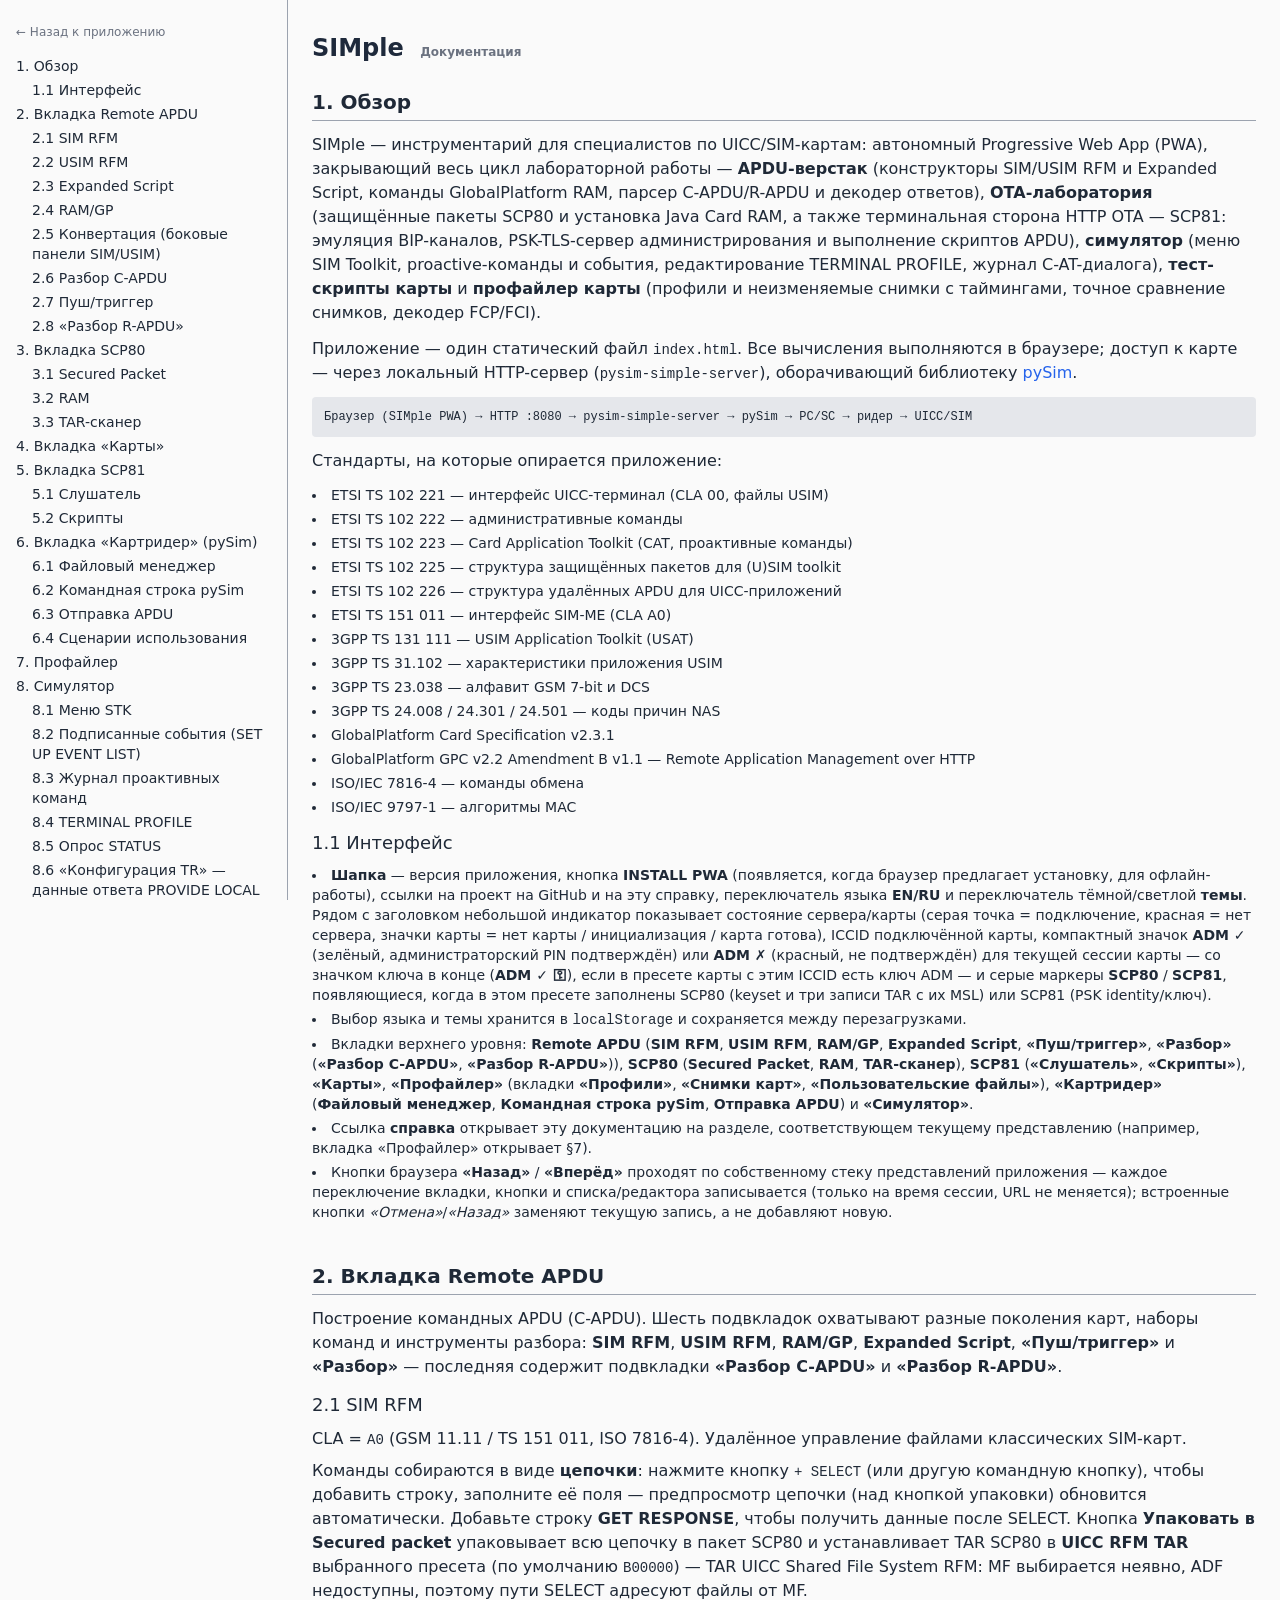
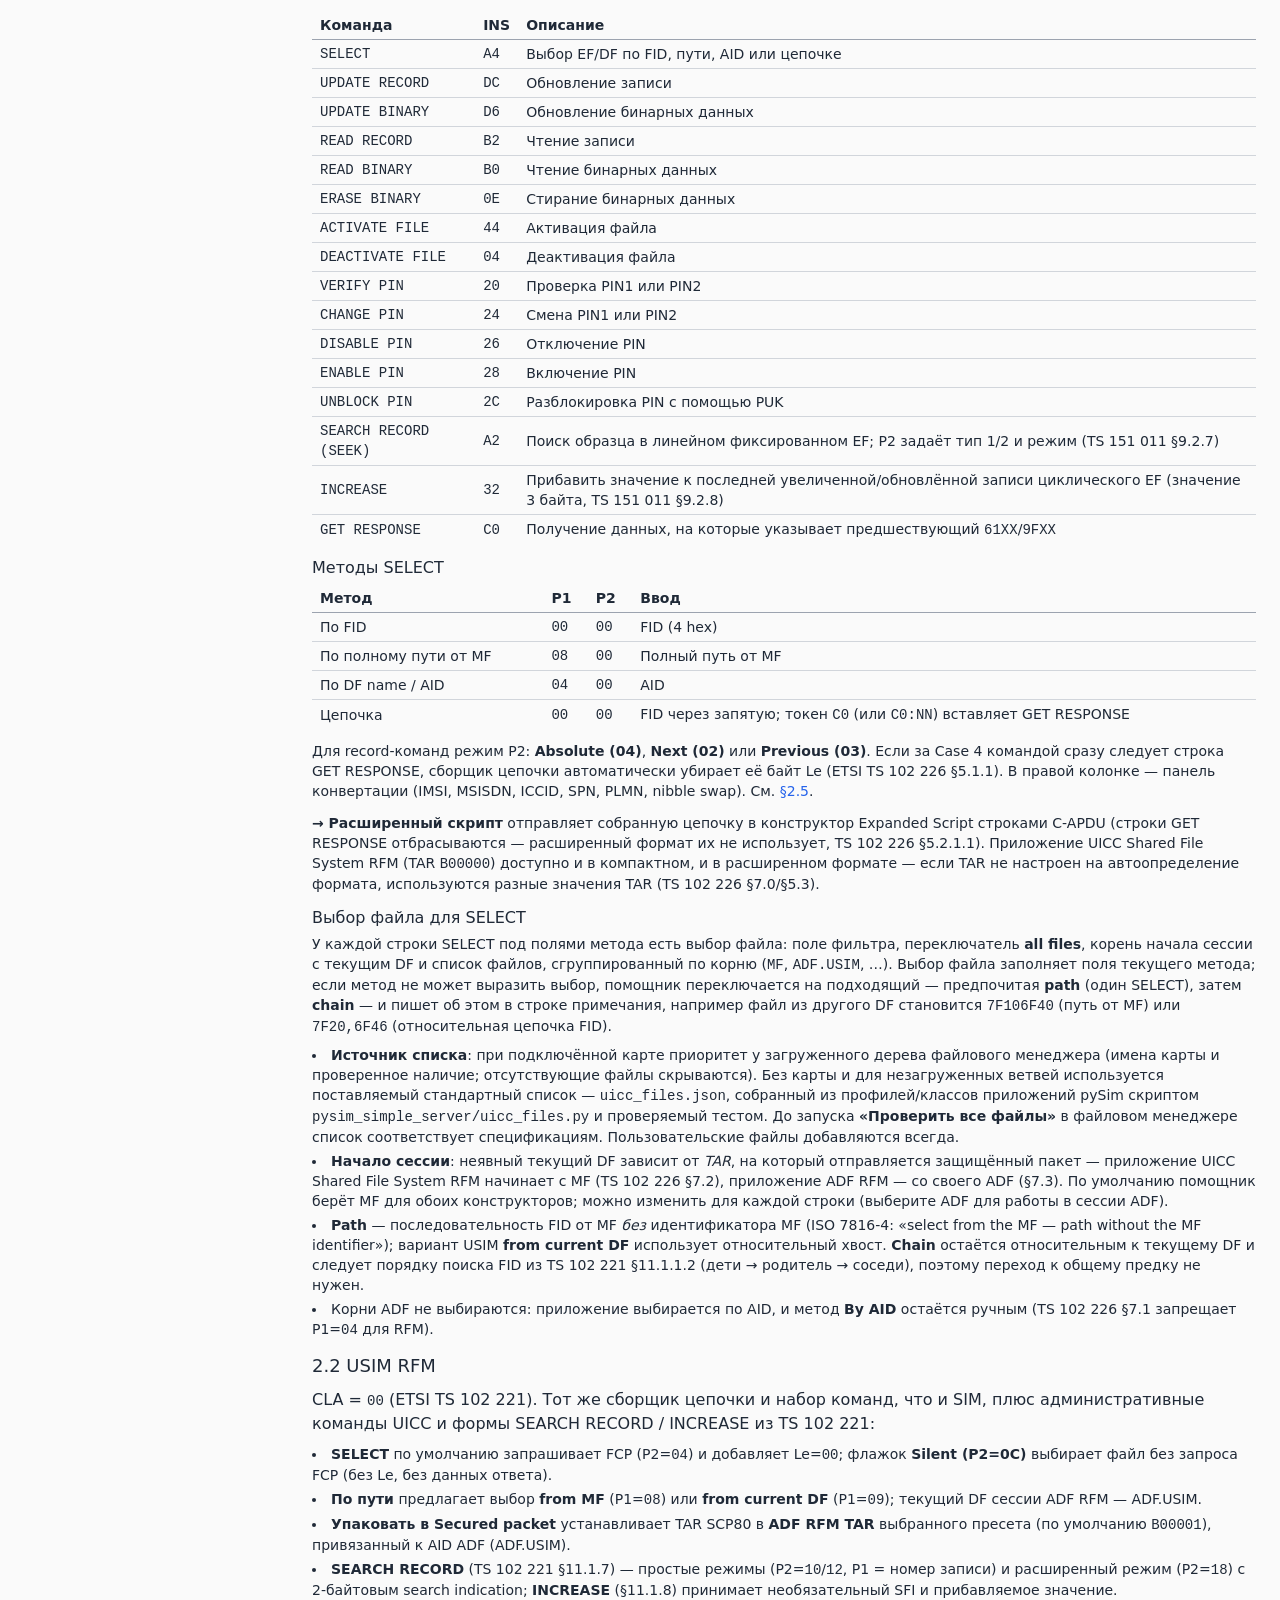
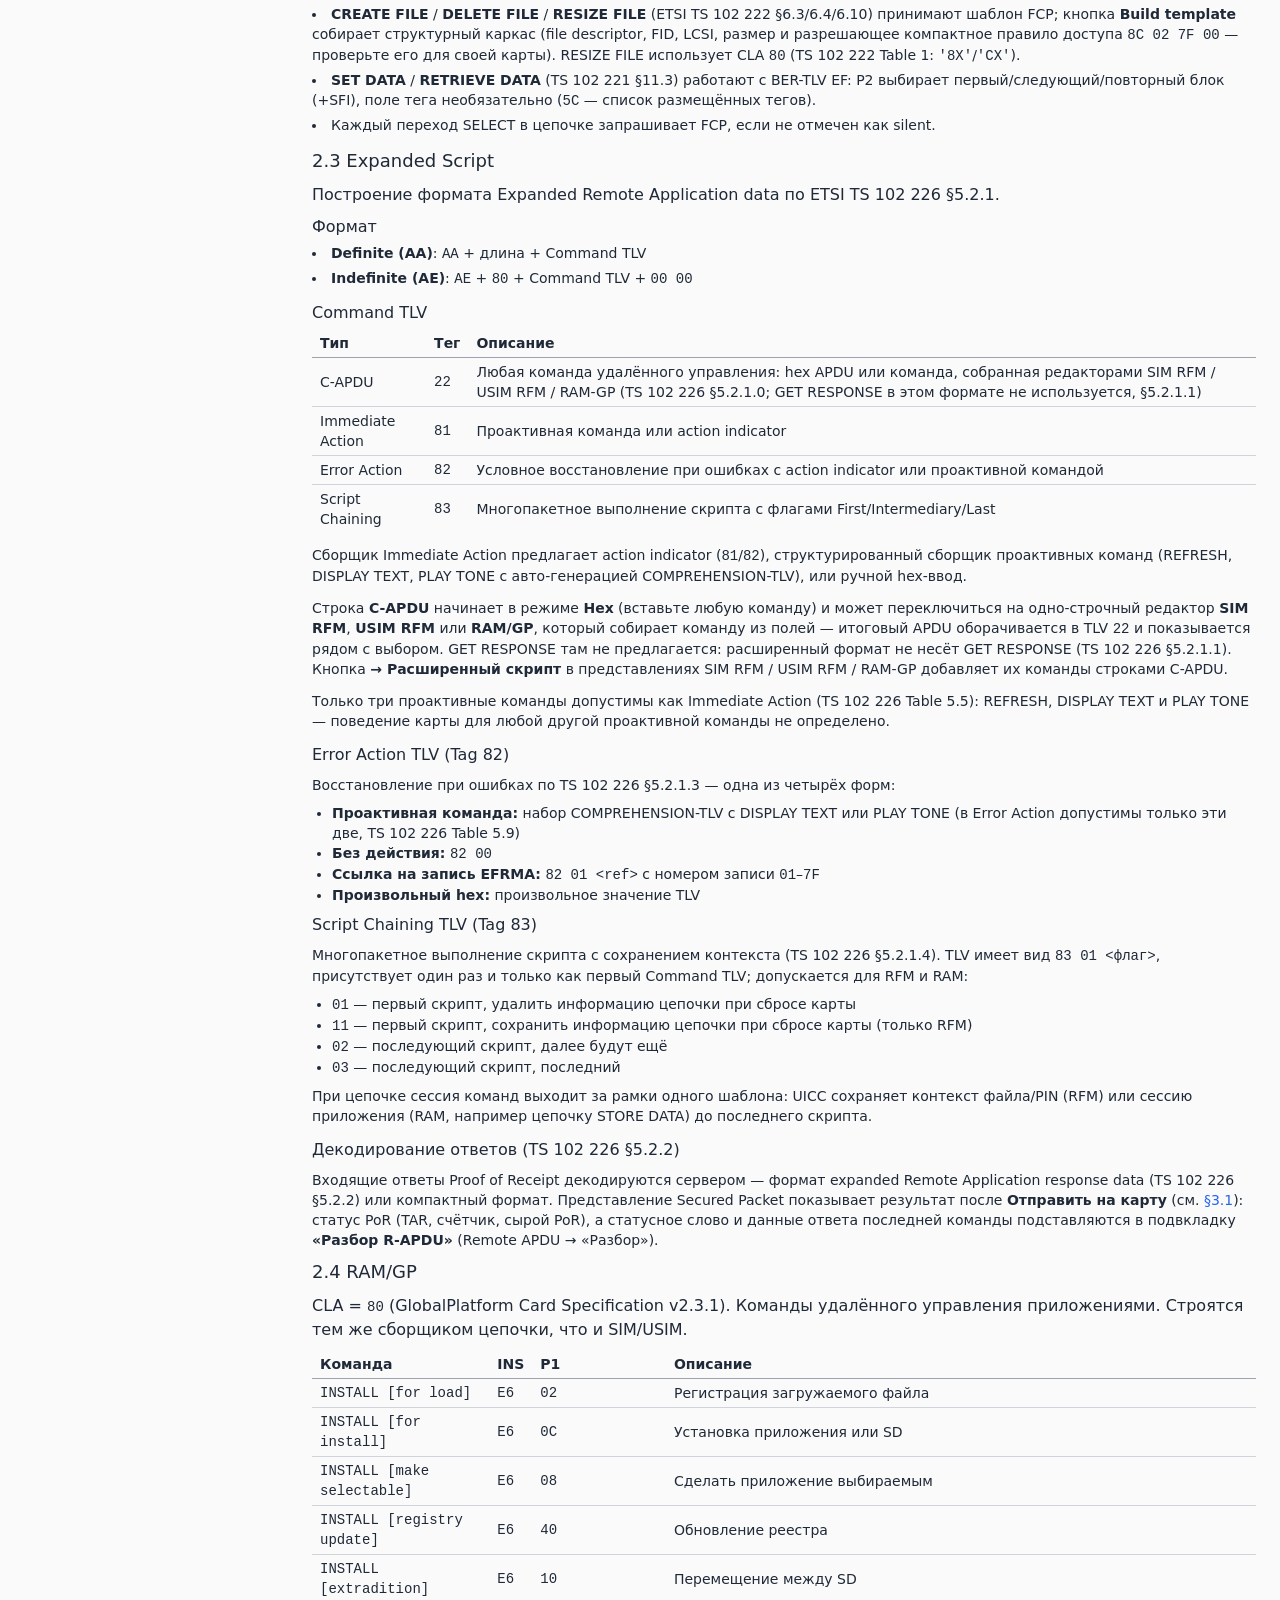
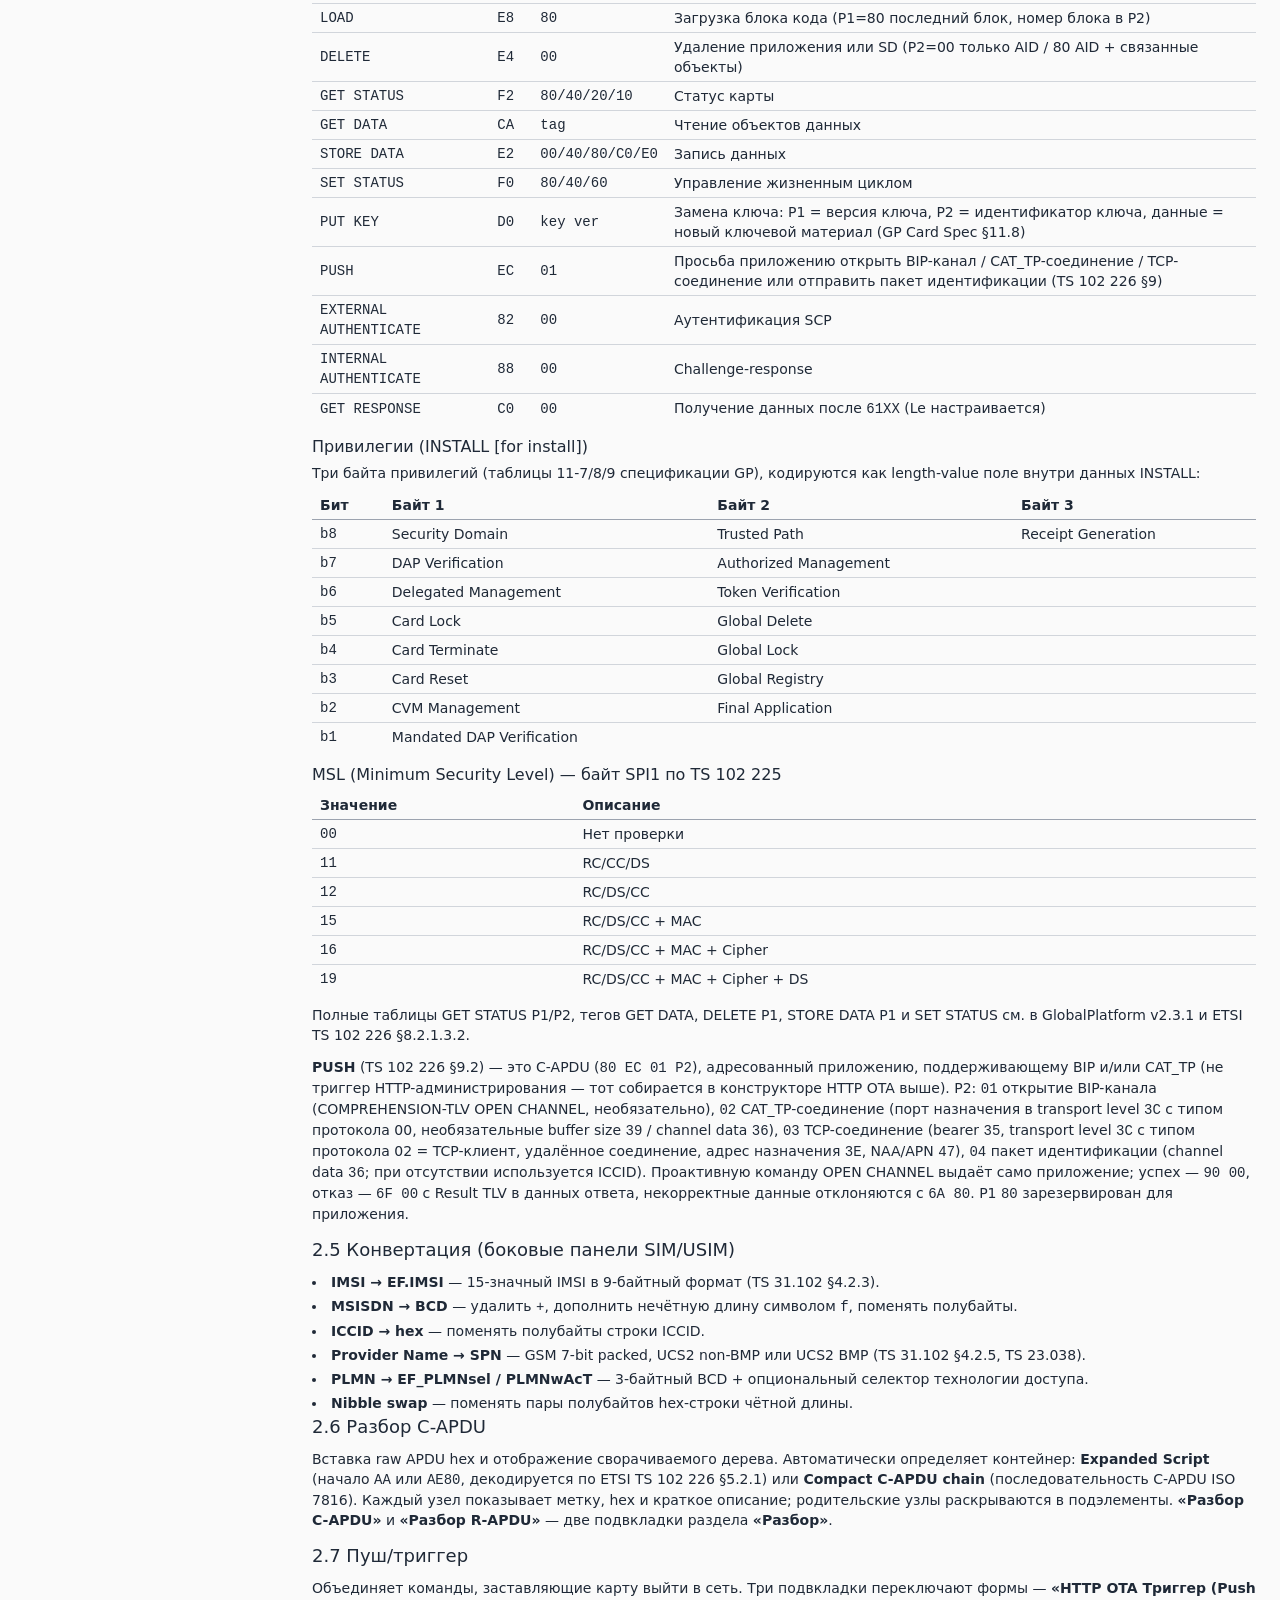
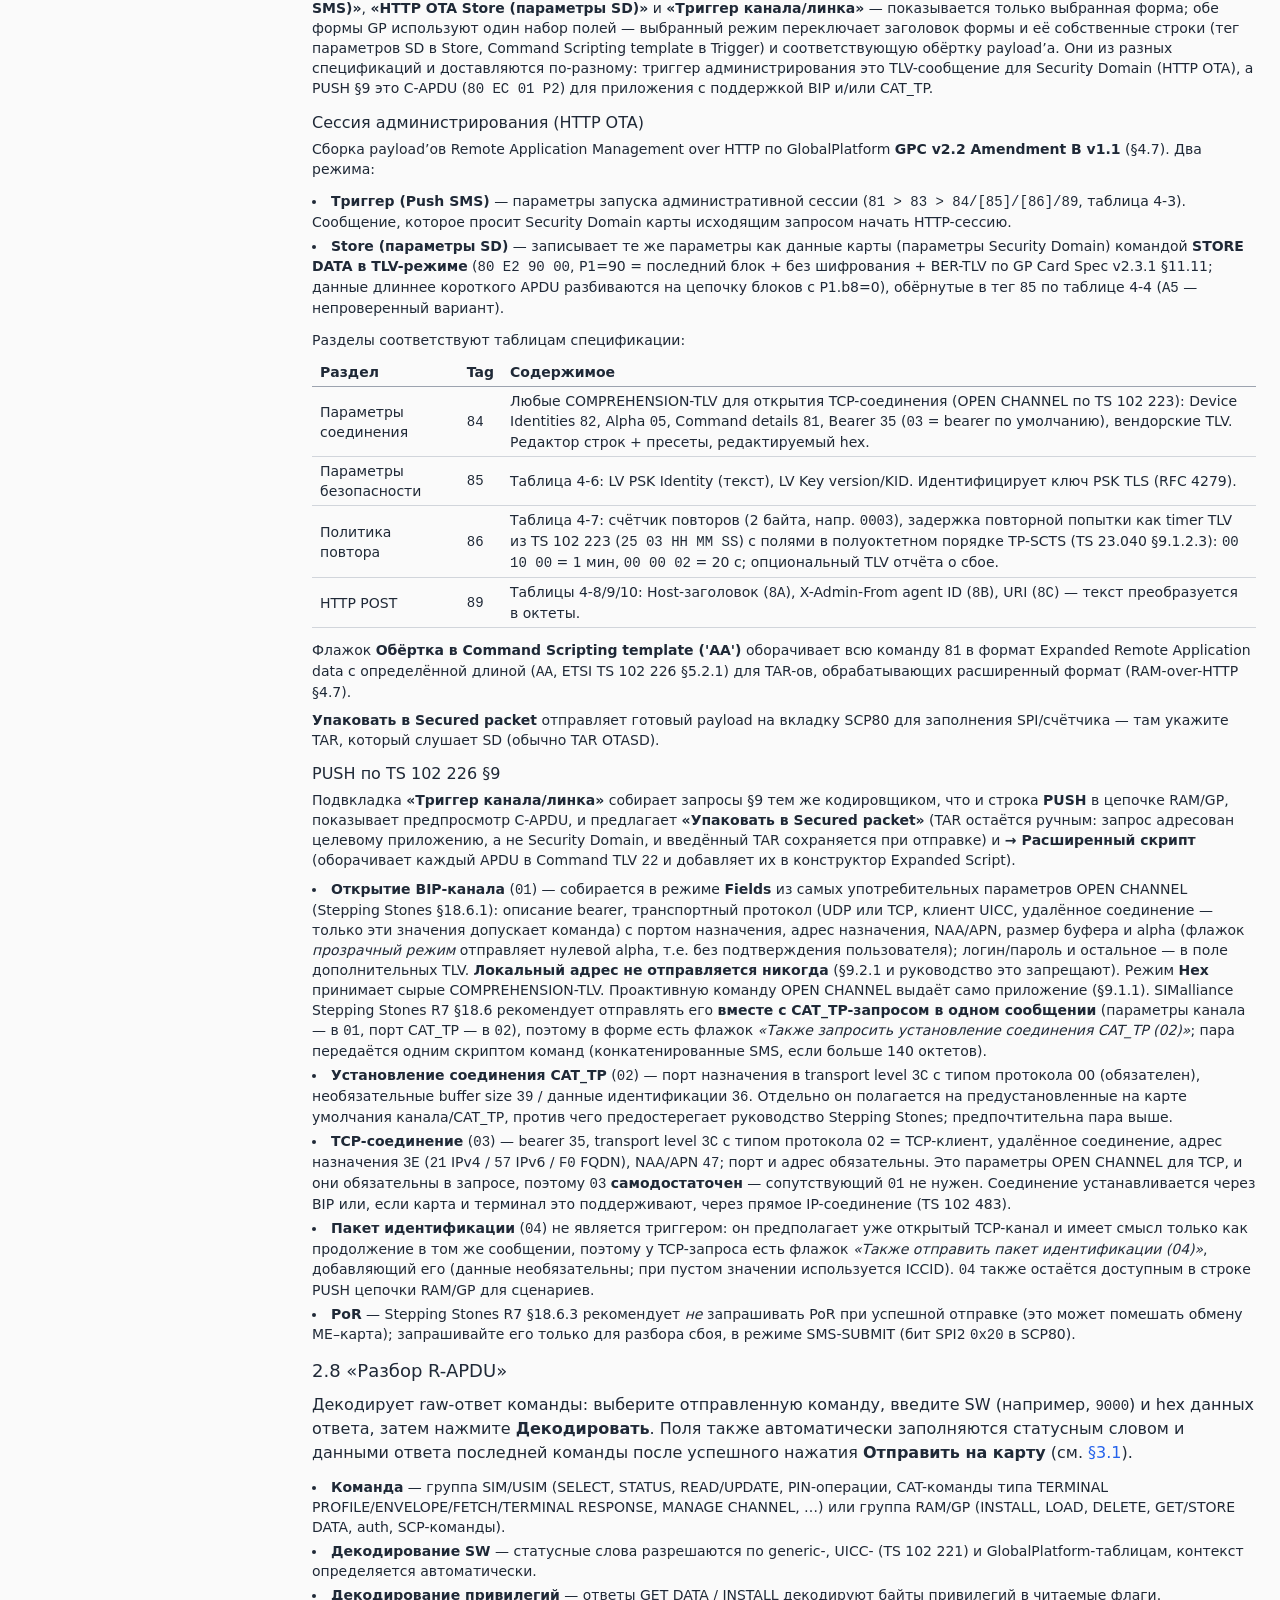
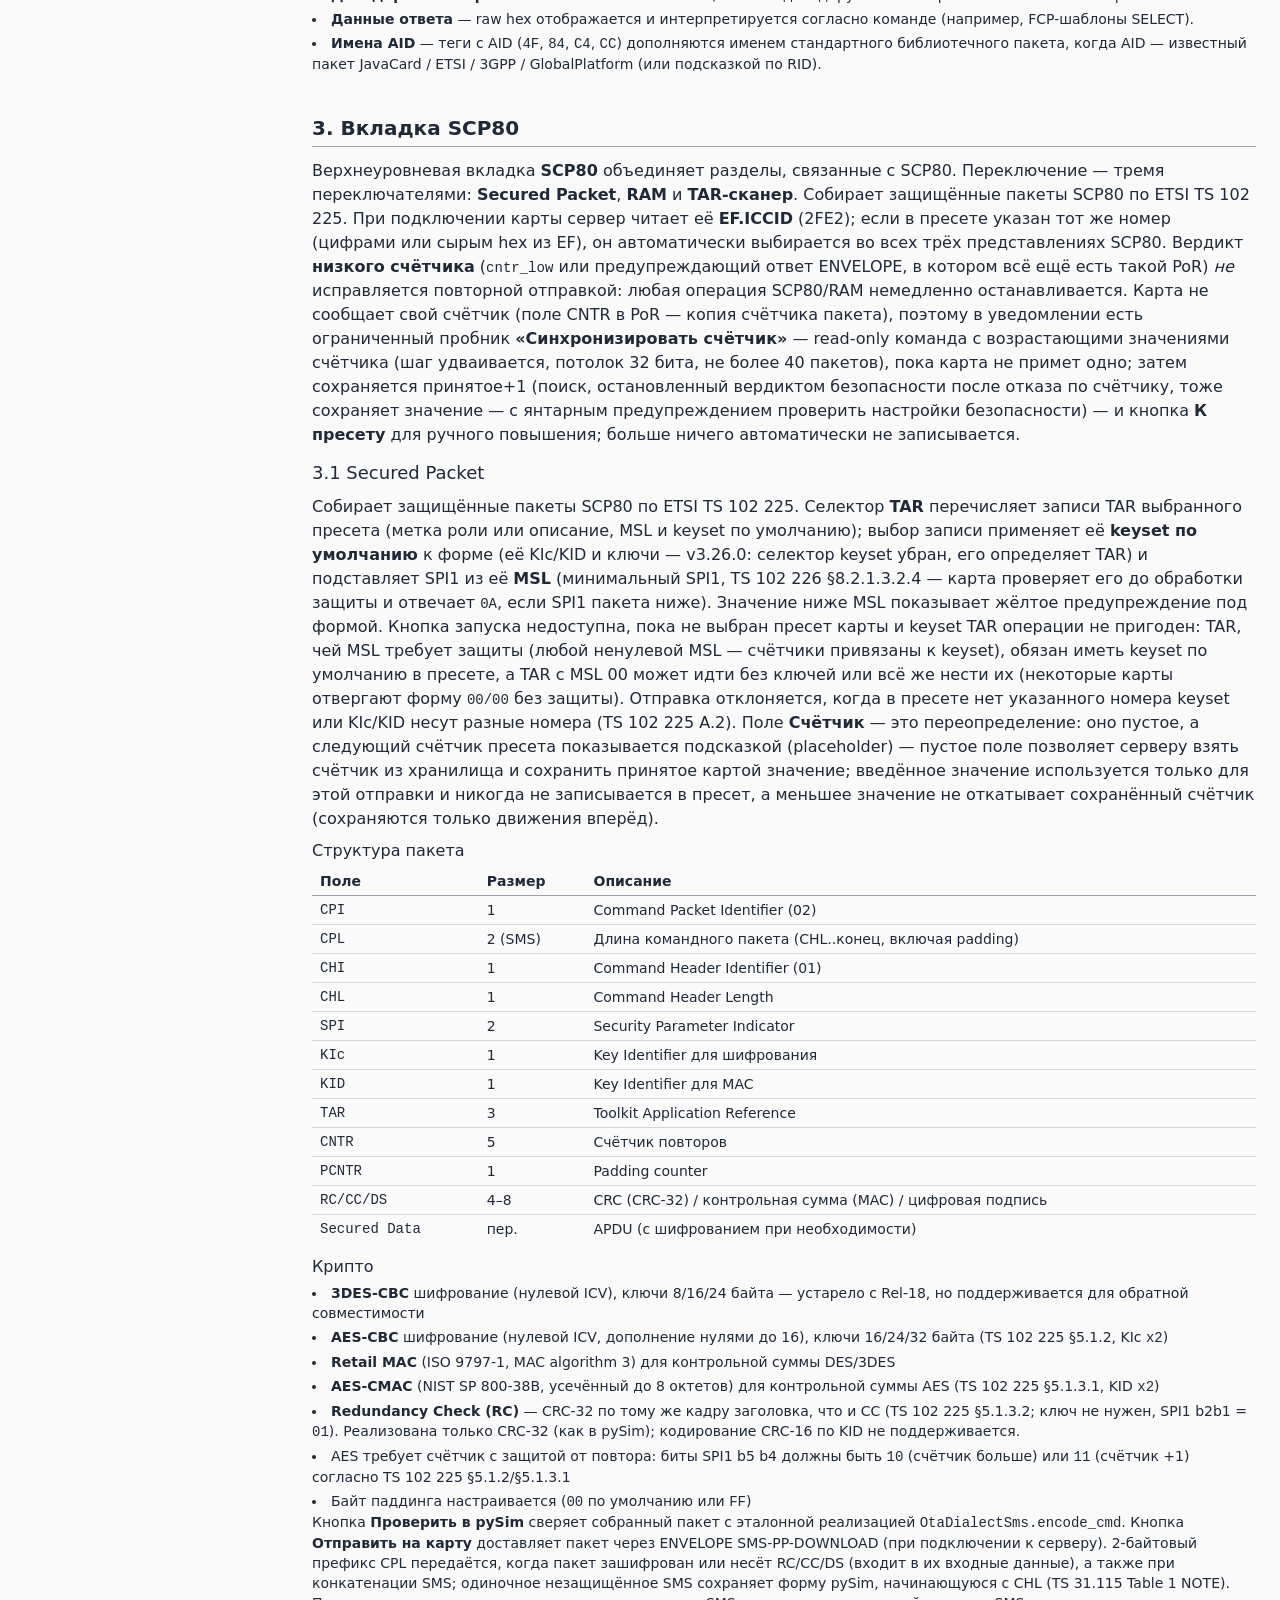
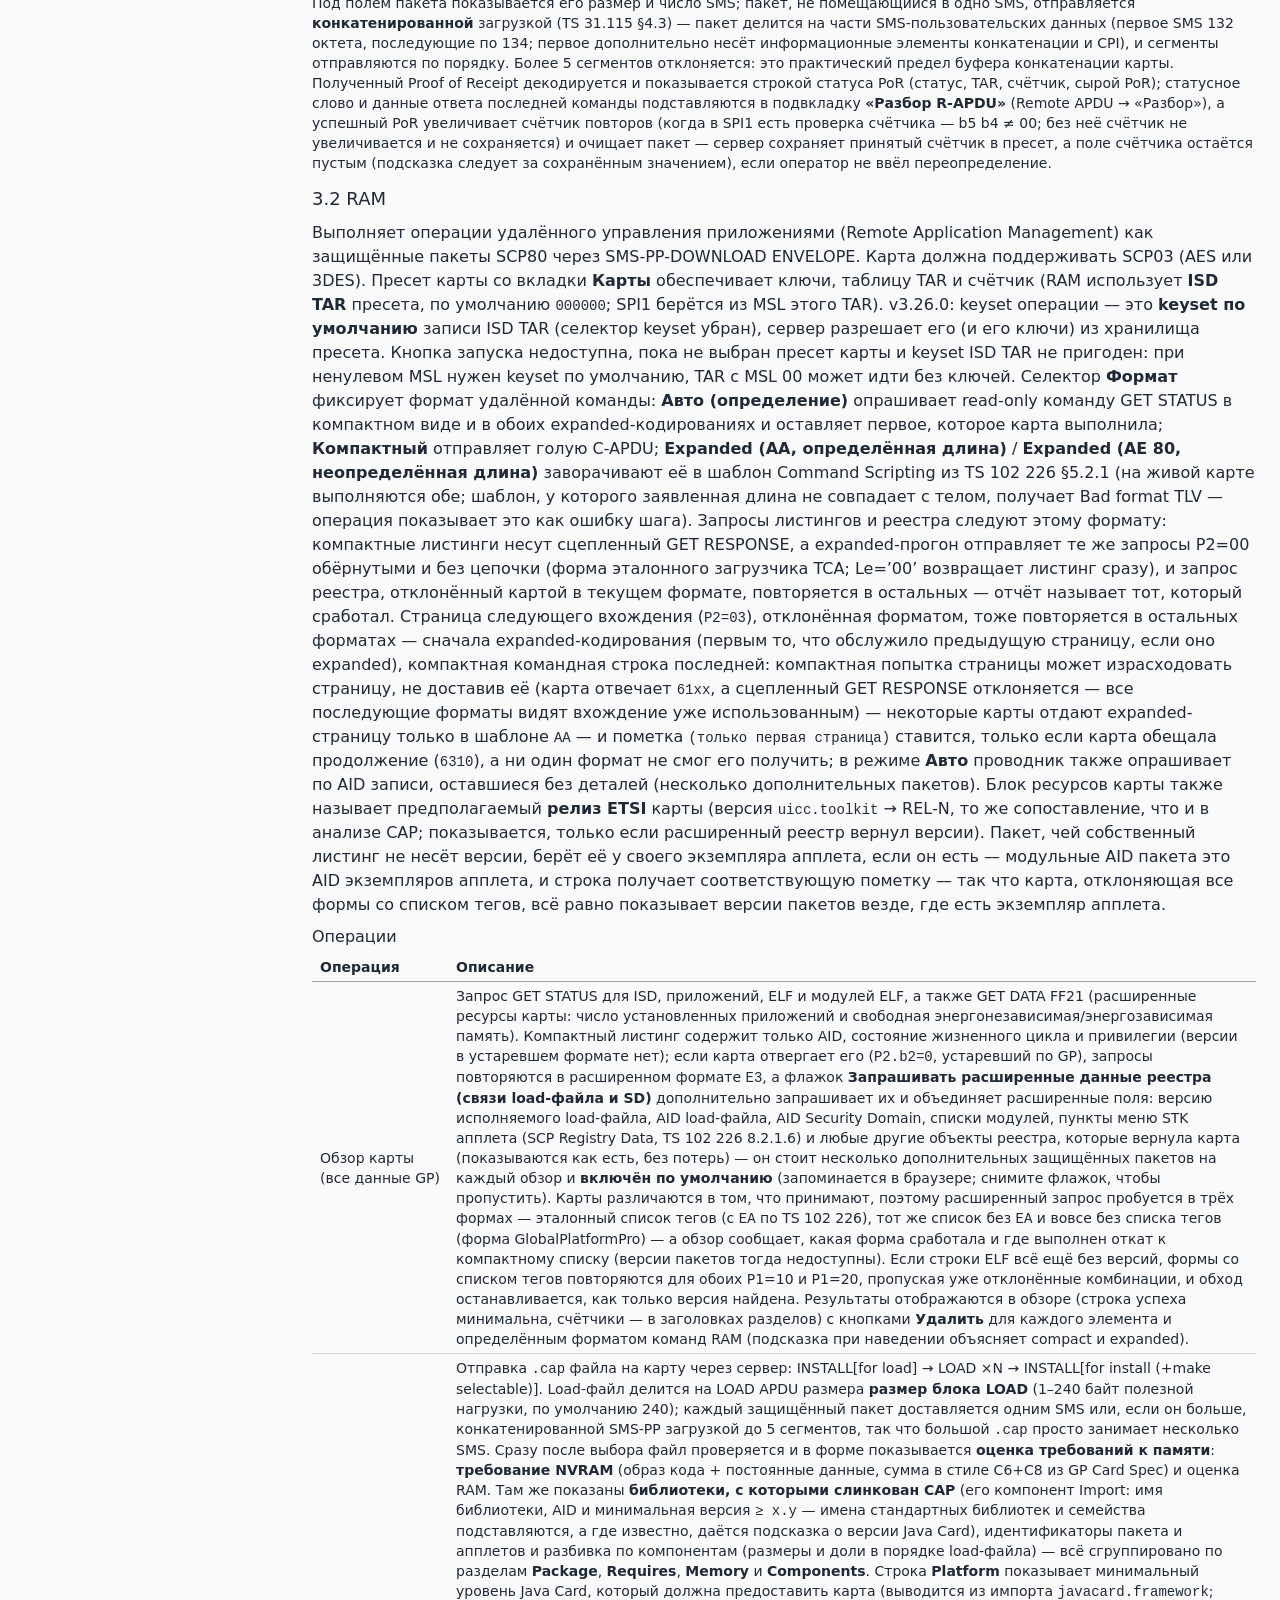
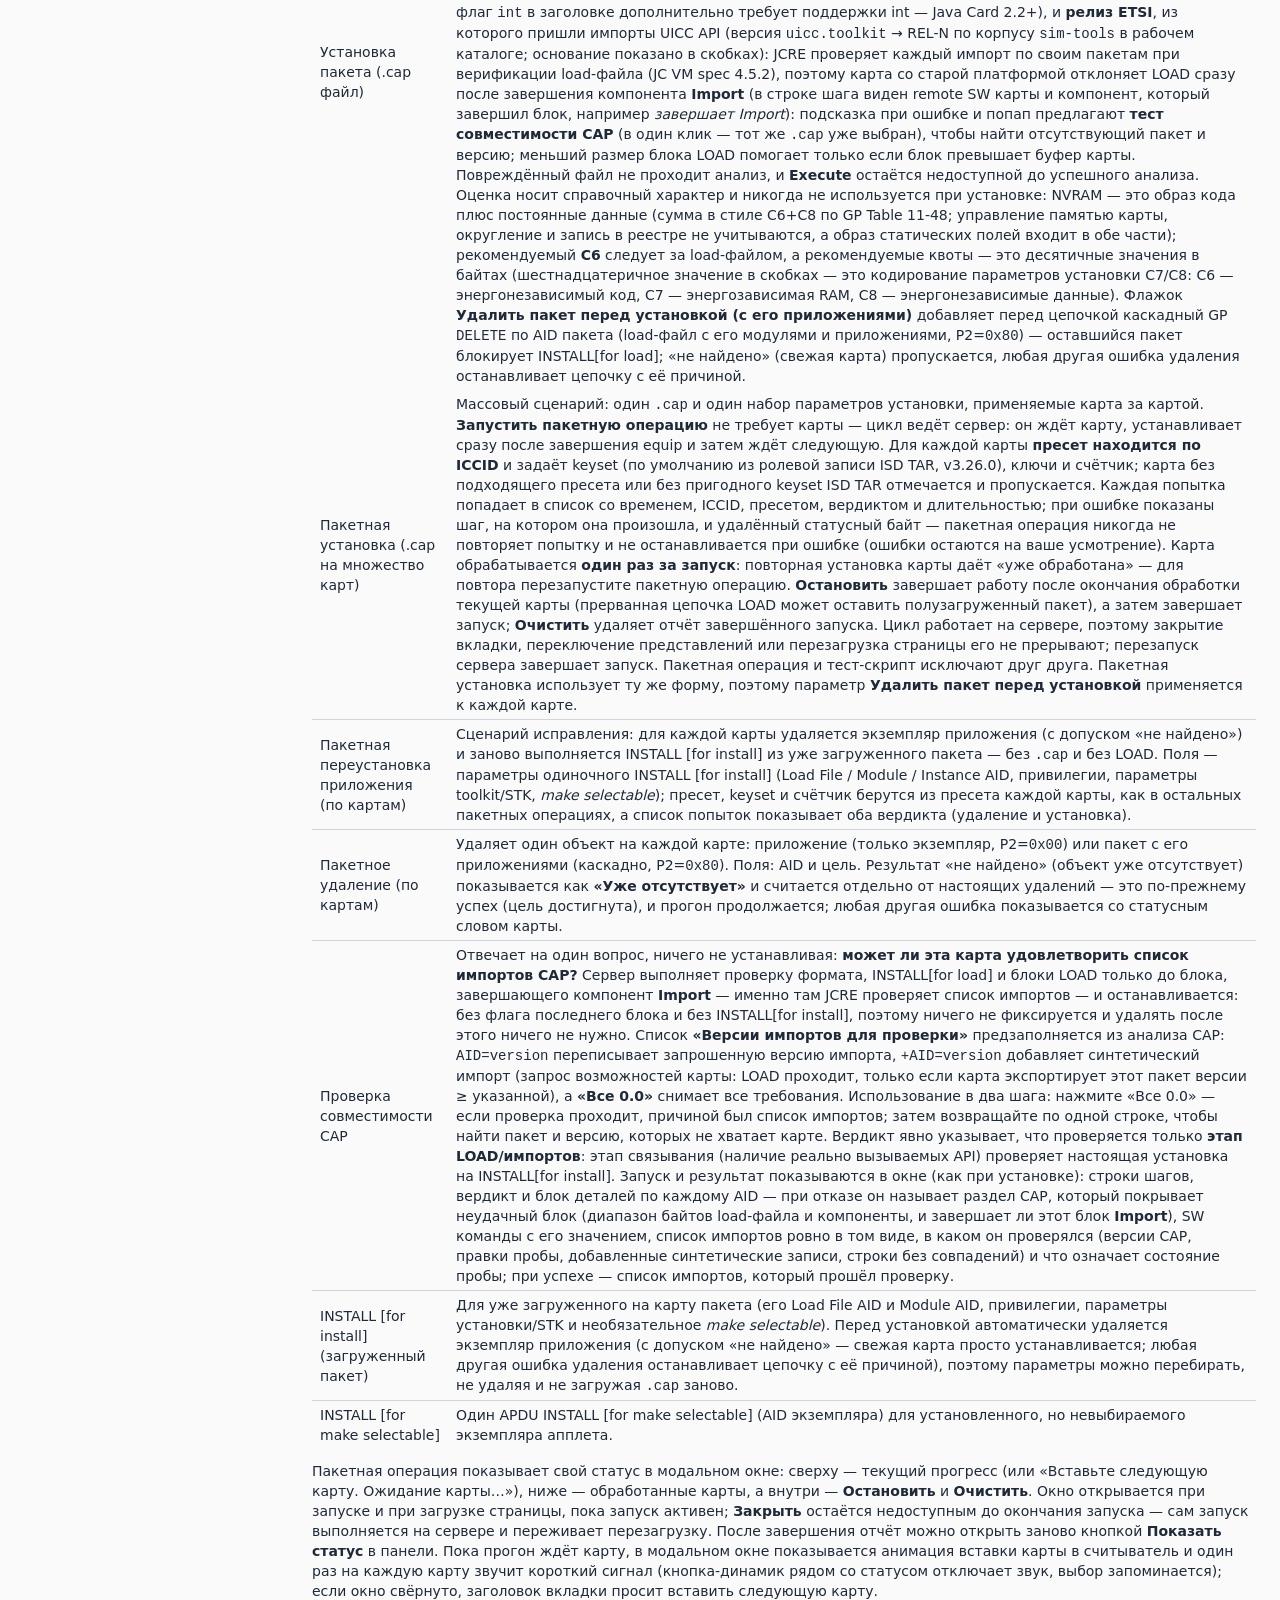
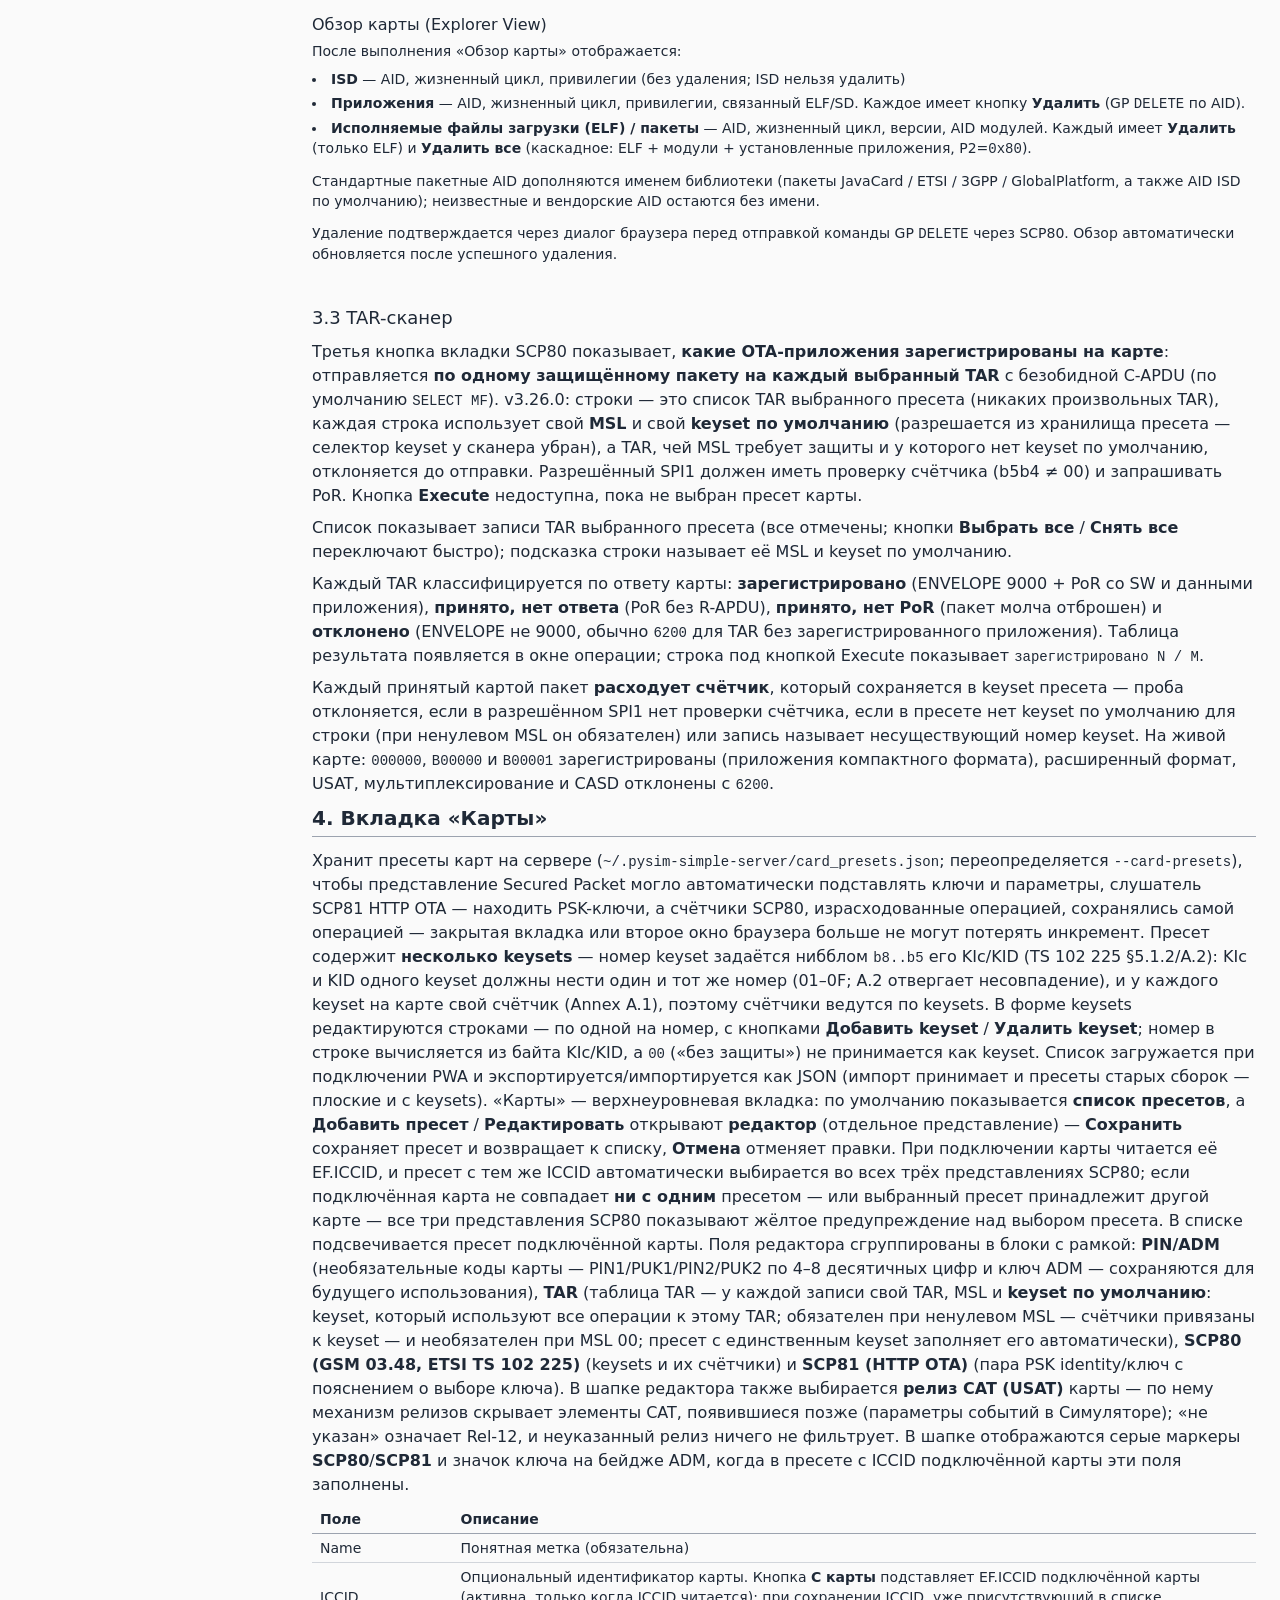
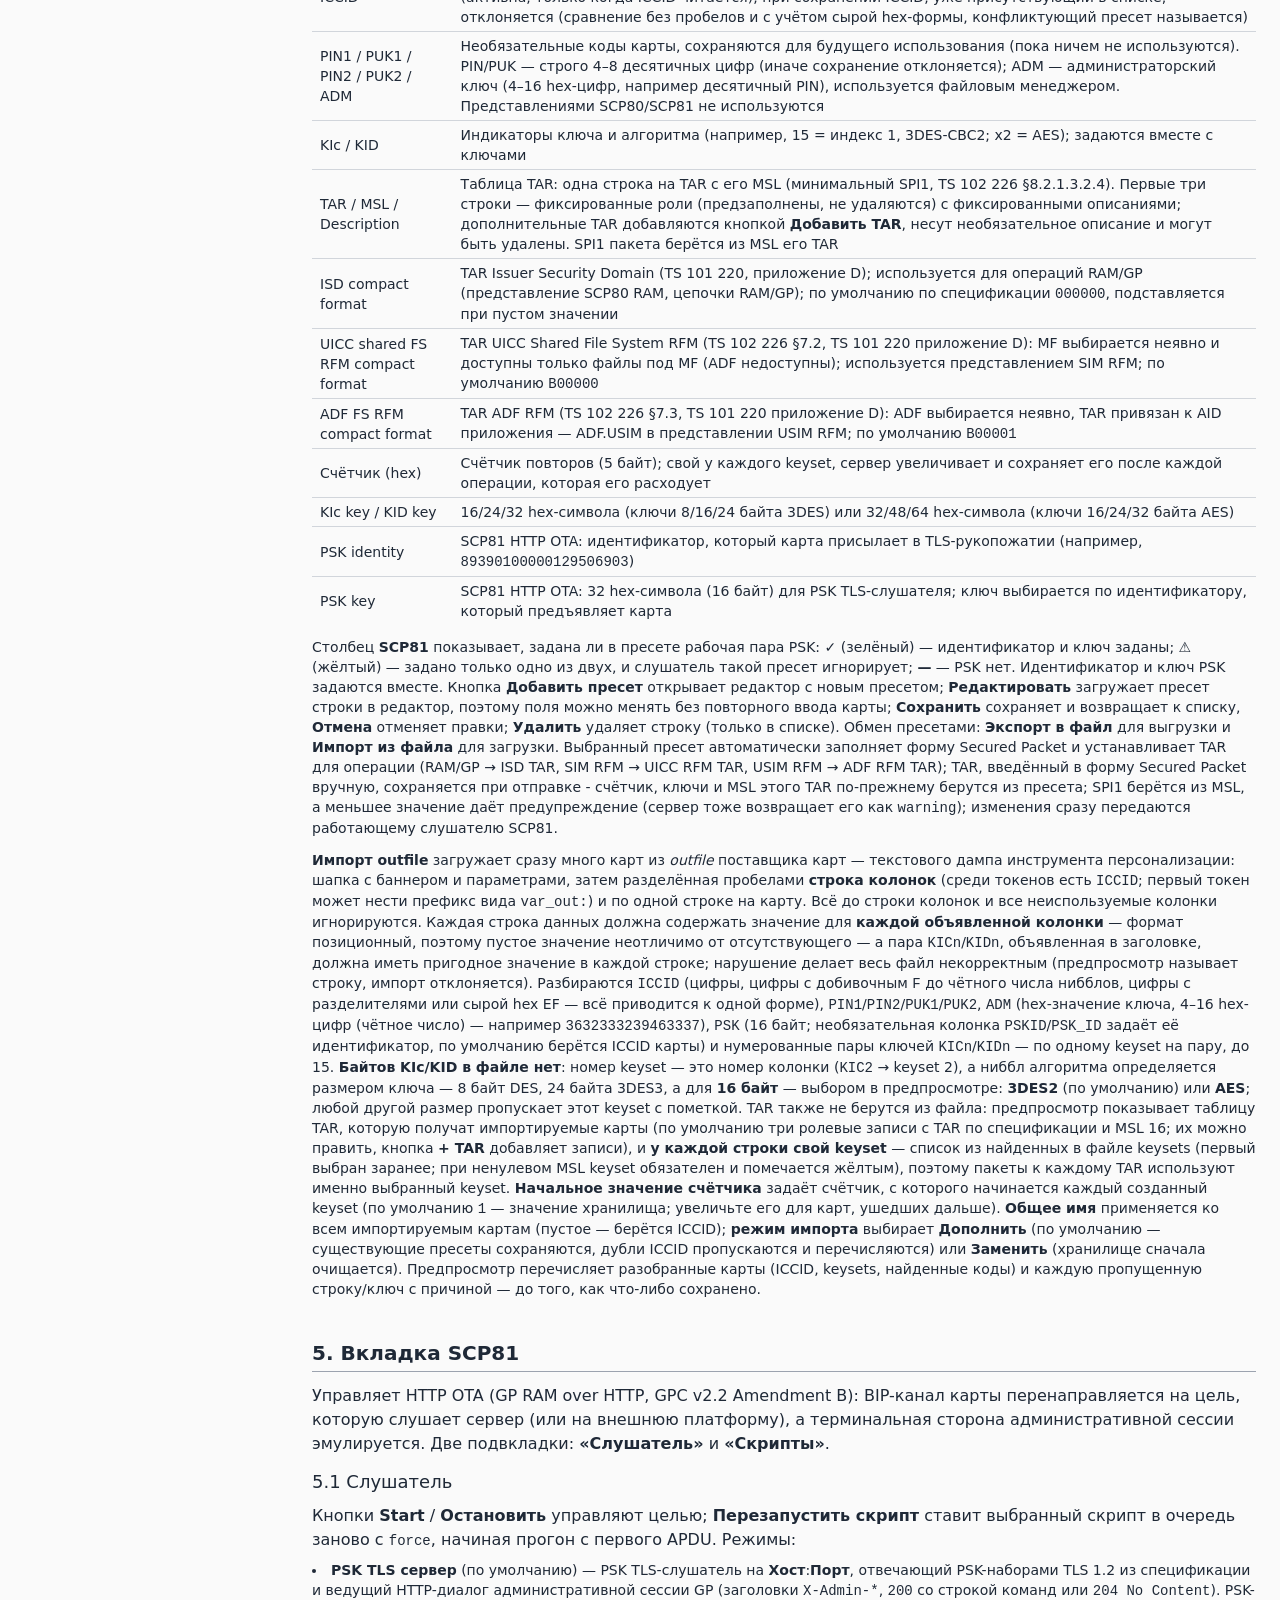
==== frontend/help-ru.html @ 33f0ee34 "docs: related-tools section, language links, and RU wording polish - Add a 'Related tools' section (" ====
<!DOCTYPE html>
<html lang="ru">
<head>
<meta charset="UTF-8">
<meta name="viewport" content="width=device-width, initial-scale=1.0">
<title>SIMple — Справка</title>
<link rel="stylesheet" href="style.css">
</head>
<body class="bg-neutral-50 dark:bg-slate-900 text-gray-800 dark:text-slate-200">

<div class="flex">

<aside class="sticky top-0 h-screen overflow-y-auto w-72 shrink-0 border-r border-gray-300 dark:border-slate-700 px-4 py-6">
	<a href="index.html" class="block text-xs text-gray-400 hover:text-gray-600 dark:text-slate-500 dark:hover:text-slate-300 mb-4">&larr; Назад к приложению</a>
	<nav id="toc" class="text-sm"></nav>
</aside>

<main class="flex-1 min-w-0 px-6 py-8">
	<h1 class="text-2xl font-bold text-heading mb-6">SIMple <span class="text-xs text-gray-400 dark:text-slate-500 ml-2">Документация</span></h1>
<section class="mb-10">
	<h2 id="overview" class="text-xl font-semibold mb-3 border-b border-gray-300 dark:border-slate-700 pb-1">1. Обзор</h2>
	<p class="mb-3">SIMple — инструментарий для специалистов по UICC/SIM-картам: автономный Progressive Web App (PWA), закрывающий весь цикл лабораторной работы &mdash; <strong>APDU-верстак</strong> (конструкторы SIM/USIM RFM и Expanded Script, команды GlobalPlatform RAM, парсер C-APDU/R-APDU и декодер ответов), <strong>OTA-лаборатория</strong> (защищённые пакеты SCP80 и установка Java Card RAM, а также терминальная сторона HTTP OTA &mdash; SCP81: эмуляция BIP-каналов, PSK-TLS-сервер администрирования и выполнение скриптов APDU), <strong>симулятор</strong> (меню SIM Toolkit, proactive-команды и события, редактирование TERMINAL PROFILE, журнал C-AT-диалога), <strong>тест-скрипты карты</strong> и <strong>профайлер карты</strong> (профили и неизменяемые снимки с таймингами, точное сравнение снимков, декодер FCP/FCI).</p>
	<p class="mb-3">Приложение — один статический файл <code class="font-mono text-sm">index.html</code>. Все вычисления выполняются в браузере; доступ к карте — через локальный HTTP-сервер (<code class="font-mono text-sm">pysim-simple-server</code>), оборачивающий библиотеку <a href="https://osmocom.org/projects/pysim" class="text-blue-600 dark:text-blue-400 hover:underline">pySim</a>.</p>
	<pre class="font-mono text-xs bg-gray-100 dark:bg-slate-800 rounded p-3 mb-3">Браузер (SIMple PWA) &rarr; HTTP :8080 &rarr; pysim-simple-server &rarr; pySim &rarr; PC/SC &rarr; ридер &rarr; UICC/SIM</pre>
	<p class="mb-3">Стандарты, на которые опирается приложение:</p>
	<ul class="list-disc list-inside text-sm space-y-1 mb-3">
		<li>ETSI TS 102 221 — интерфейс UICC-терминал (CLA 00, файлы USIM)</li>
		<li>ETSI TS 102 222 — административные команды</li>
		<li>ETSI TS 102 223 — Card Application Toolkit (CAT, проактивные команды)</li>
		<li>ETSI TS 102 225 — структура защищённых пакетов для (U)SIM toolkit</li>
		<li>ETSI TS 102 226 — структура удалённых APDU для UICC-приложений</li>
		<li>ETSI TS 151 011 — интерфейс SIM-ME (CLA A0)</li>
		<li>3GPP TS 131 111 — USIM Application Toolkit (USAT)</li>
		<li>3GPP TS 31.102 — характеристики приложения USIM</li>
		<li>3GPP TS 23.038 — алфавит GSM 7-bit и DCS</li>
		<li>3GPP TS 24.008 / 24.301 / 24.501 — коды причин NAS</li>
		<li>GlobalPlatform Card Specification v2.3.1</li>
		<li>GlobalPlatform GPC v2.2 Amendment B v1.1 — Remote Application Management over HTTP</li>
		<li>ISO/IEC 7816-4 — команды обмена</li>
		<li>ISO/IEC 9797-1 — алгоритмы MAC</li>
	</ul>

	<h3 id="interface" class="text-lg font-medium mb-2">1.1 Интерфейс</h3>
	<ul class="list-disc list-inside text-sm space-y-1 mb-3">
		<li><strong>Шапка</strong> — версия приложения, кнопка <strong>INSTALL PWA</strong> (появляется, когда браузер предлагает установку, для офлайн-работы), ссылки на проект на GitHub и на эту справку, переключатель языка <strong>EN/RU</strong> и переключатель тёмной/светлой <strong>темы</strong>. Рядом с заголовком небольшой индикатор показывает состояние сервера/карты (серая точка = подключение, красная = нет сервера, значки карты = нет карты / инициализация / карта готова), ICCID подключённой карты, компактный значок <strong>ADM ✓</strong> (зелёный, администраторский PIN подтверждён) или <strong>ADM ✗</strong> (красный, не подтверждён) для текущей сессии карты — со значком ключа в конце (<strong>ADM ✓ ⚿</strong>), если в пресете карты с этим ICCID есть ключ ADM — и серые маркеры <strong>SCP80</strong> / <strong>SCP81</strong>, появляющиеся, когда в этом пресете заполнены SCP80 (keyset и три записи TAR с их MSL) или SCP81 (PSK identity/ключ).</li>
		<li>Выбор языка и темы хранится в <code class="font-mono text-sm">localStorage</code> и сохраняется между перезагрузками.</li>
		<li>Вкладки верхнего уровня: <strong>Remote APDU</strong> (<strong>SIM RFM</strong>, <strong>USIM RFM</strong>, <strong>RAM/GP</strong>, <strong>Expanded Script</strong>, <strong>&laquo;Пуш/триггер&raquo;</strong>, <strong>&laquo;Разбор&raquo;</strong> (<strong>«Разбор C-APDU»</strong>, <strong>«Разбор R-APDU»</strong>)), <strong>SCP80</strong> (<strong>Secured Packet</strong>, <strong>RAM</strong>, <strong>TAR-сканер</strong>), <strong>SCP81</strong> (<strong>&laquo;Слушатель&raquo;</strong>, <strong>&laquo;Скрипты&raquo;</strong>), <strong>&laquo;Карты&raquo;</strong>, <strong>&laquo;Профайлер&raquo;</strong> (вкладки <strong>&laquo;Профили&raquo;</strong>, <strong>&laquo;Снимки карт&raquo;</strong>, <strong>&laquo;Пользовательские файлы&raquo;</strong>), <strong>&laquo;Картридер&raquo;</strong> (<strong>Файловый менеджер</strong>, <strong>Командная строка pySim</strong>, <strong>Отправка APDU</strong>) и <strong>&laquo;Симулятор&raquo;</strong>.</li>
		<li>Ссылка <strong>справка</strong> открывает эту документацию на разделе, соответствующем текущему представлению (например, вкладка &laquo;Профайлер&raquo; открывает &sect;7).</li>
		<li>Кнопки браузера <strong>«Назад»</strong> / <strong>«Вперёд»</strong> проходят по собственному стеку представлений приложения &mdash; каждое переключение вкладки, кнопки и списка/редактора записывается (только на время сессии, URL не меняется); встроенные кнопки <em>«Отмена»</em>/<em>«Назад»</em> заменяют текущую запись, а не добавляют новую.</li>
	</ul>


</section>
<section class="mb-10">
	<h2 id="c-apdu" class="text-xl font-semibold mb-3 border-b border-gray-300 dark:border-slate-700 pb-1">2. Вкладка Remote APDU</h2>
	<p class="mb-3">Построение командных APDU (C-APDU). Шесть подвкладок охватывают разные поколения карт, наборы команд и инструменты разбора: <strong>SIM RFM</strong>, <strong>USIM RFM</strong>, <strong>RAM/GP</strong>, <strong>Expanded Script</strong>, <strong>&laquo;Пуш/триггер&raquo;</strong> и <strong>&laquo;Разбор&raquo;</strong> &mdash; последняя содержит подвкладки <strong>«Разбор C-APDU»</strong> и <strong>«Разбор R-APDU»</strong>.</p>

	<h3 id="sim-rfm" class="text-lg font-medium mb-2">2.1 SIM RFM</h3>
	<p class="mb-2">CLA = <code class="font-mono text-sm">A0</code> (GSM 11.11 / TS 151 011, ISO 7816-4). Удалённое управление файлами классических SIM-карт.</p>
	<p class="mb-2">Команды собираются в виде <strong>цепочки</strong>: нажмите кнопку <code class="font-mono text-sm">+&nbsp;SELECT</code> (или другую командную кнопку), чтобы добавить строку, заполните её поля — предпросмотр цепочки (над кнопкой упаковки) обновится автоматически. Добавьте строку <strong>GET RESPONSE</strong>, чтобы получить данные после SELECT. Кнопка <strong>Упаковать в Secured packet</strong> упаковывает всю цепочку в пакет SCP80 и устанавливает TAR SCP80 в <strong>UICC RFM TAR</strong> выбранного пресета (по умолчанию <code class="font-mono text-sm">B00000</code>) — TAR UICC Shared File System RFM: MF выбирается неявно, ADF недоступны, поэтому пути SELECT адресуют файлы от MF.</p>
	<table class="w-full text-sm mb-3 border-collapse">
		<thead><tr class="border-b border-gray-300 dark:border-slate-700">
			<th class="text-left py-1 px-2">Команда</th><th class="text-left py-1 px-2">INS</th><th class="text-left py-1 px-2">Описание</th>
		</tr></thead>
		<tbody>
			<tr class="border-b border-gray-200 dark:border-slate-700"><td class="py-1 px-2 font-mono">SELECT</td><td class="py-1 px-2 font-mono">A4</td><td class="py-1 px-2">Выбор EF/DF по FID, пути, AID или цепочке</td></tr>
			<tr class="border-b border-gray-200 dark:border-slate-700"><td class="py-1 px-2 font-mono">UPDATE RECORD</td><td class="py-1 px-2 font-mono">DC</td><td class="py-1 px-2">Обновление записи</td></tr>
			<tr class="border-b border-gray-200 dark:border-slate-700"><td class="py-1 px-2 font-mono">UPDATE BINARY</td><td class="py-1 px-2 font-mono">D6</td><td class="py-1 px-2">Обновление бинарных данных</td></tr>
			<tr class="border-b border-gray-200 dark:border-slate-700"><td class="py-1 px-2 font-mono">READ RECORD</td><td class="py-1 px-2 font-mono">B2</td><td class="py-1 px-2">Чтение записи</td></tr>
			<tr class="border-b border-gray-200 dark:border-slate-700"><td class="py-1 px-2 font-mono">READ BINARY</td><td class="py-1 px-2 font-mono">B0</td><td class="py-1 px-2">Чтение бинарных данных</td></tr>
			<tr class="border-b border-gray-200 dark:border-slate-700"><td class="py-1 px-2 font-mono">ERASE BINARY</td><td class="py-1 px-2 font-mono">0E</td><td class="py-1 px-2">Стирание бинарных данных</td></tr>
			<tr class="border-b border-gray-200 dark:border-slate-700"><td class="py-1 px-2 font-mono">ACTIVATE FILE</td><td class="py-1 px-2 font-mono">44</td><td class="py-1 px-2">Активация файла</td></tr>
			<tr class="border-b border-gray-200 dark:border-slate-700"><td class="py-1 px-2 font-mono">DEACTIVATE FILE</td><td class="py-1 px-2 font-mono">04</td><td class="py-1 px-2">Деактивация файла</td></tr>
			<tr class="border-b border-gray-200 dark:border-slate-700"><td class="py-1 px-2 font-mono">VERIFY PIN</td><td class="py-1 px-2 font-mono">20</td><td class="py-1 px-2">Проверка PIN1 или PIN2</td></tr>
			<tr class="border-b border-gray-200 dark:border-slate-700"><td class="py-1 px-2 font-mono">CHANGE PIN</td><td class="py-1 px-2 font-mono">24</td><td class="py-1 px-2">Смена PIN1 или PIN2</td></tr>
			<tr class="border-b border-gray-200 dark:border-slate-700"><td class="py-1 px-2 font-mono">DISABLE PIN</td><td class="py-1 px-2 font-mono">26</td><td class="py-1 px-2">Отключение PIN</td></tr>
			<tr class="border-b border-gray-200 dark:border-slate-700"><td class="py-1 px-2 font-mono">ENABLE PIN</td><td class="py-1 px-2 font-mono">28</td><td class="py-1 px-2">Включение PIN</td></tr>
			<tr class="border-b border-gray-200 dark:border-slate-700"><td class="py-1 px-2 font-mono">UNBLOCK PIN</td><td class="py-1 px-2 font-mono">2C</td><td class="py-1 px-2">Разблокировка PIN с помощью PUK</td></tr>
			<tr class="border-b border-gray-200 dark:border-slate-700"><td class="py-1 px-2 font-mono">SEARCH RECORD (SEEK)</td><td class="py-1 px-2 font-mono">A2</td><td class="py-1 px-2">Поиск образца в линейном фиксированном EF; P2 задаёт тип 1/2 и режим (TS 151 011 &sect;9.2.7)</td></tr>
			<tr class="border-b border-gray-200 dark:border-slate-700"><td class="py-1 px-2 font-mono">INCREASE</td><td class="py-1 px-2 font-mono">32</td><td class="py-1 px-2">Прибавить значение к последней увеличенной/обновлённой записи циклического EF (значение 3 байта, TS 151 011 &sect;9.2.8)</td></tr>
			<tr><td class="py-1 px-2 font-mono">GET RESPONSE</td><td class="py-1 px-2 font-mono">C0</td><td class="py-1 px-2">Получение данных, на которые указывает предшествующий <code class="font-mono text-sm">61XX</code>/<code class="font-mono text-sm">9FXX</code></td></tr>
		</tbody>
	</table>
	<h4 id="sim-select-methods" class="font-medium mb-1">Методы SELECT</h4>
	<table class="w-full text-sm mb-3 border-collapse">
		<thead><tr class="border-b border-gray-300 dark:border-slate-700">
			<th class="text-left py-1 px-2">Метод</th><th class="text-left py-1 px-2">P1</th><th class="text-left py-1 px-2">P2</th><th class="text-left py-1 px-2">Ввод</th>
		</tr></thead>
		<tbody>
			<tr class="border-b border-gray-200 dark:border-slate-700"><td class="py-1 px-2">По FID</td><td class="py-1 px-2 font-mono">00</td><td class="py-1 px-2 font-mono">00</td><td class="py-1 px-2">FID (4 hex)</td></tr>
			<tr class="border-b border-gray-200 dark:border-slate-700"><td class="py-1 px-2">По полному пути от MF</td><td class="py-1 px-2 font-mono">08</td><td class="py-1 px-2 font-mono">00</td><td class="py-1 px-2">Полный путь от MF</td></tr>
			<tr class="border-b border-gray-200 dark:border-slate-700"><td class="py-1 px-2">По DF name / AID</td><td class="py-1 px-2 font-mono">04</td><td class="py-1 px-2 font-mono">00</td><td class="py-1 px-2">AID</td></tr>
			<tr><td class="py-1 px-2">Цепочка</td><td class="py-1 px-2 font-mono">00</td><td class="py-1 px-2 font-mono">00</td><td class="py-1 px-2">FID через запятую; токен <code class="font-mono text-sm">C0</code> (или <code class="font-mono text-sm">C0:NN</code>) вставляет GET RESPONSE</td></tr>
		</tbody>
	</table>
	<p class="text-sm mb-3">Для record-команд режим P2: <strong>Absolute (04)</strong>, <strong>Next (02)</strong> или <strong>Previous (03)</strong>. Если за Case&nbsp;4 командой сразу следует строка GET RESPONSE, сборщик цепочки автоматически убирает её байт Le (ETSI TS 102 226 &sect;5.1.1). В правой колонке — панель конвертации (IMSI, MSISDN, ICCID, SPN, PLMN, nibble swap). См. <a href="#conversion" class="text-blue-600 dark:text-blue-400 hover:underline">&sect;2.5</a>.</p>
	<p class="text-sm mb-3"><strong>&rarr; Расширенный скрипт</strong> отправляет собранную цепочку в конструктор Expanded Script строками C-APDU (строки GET RESPONSE отбрасываются — расширенный формат их не использует, TS 102 226 &sect;5.2.1.1). Приложение UICC Shared File System RFM (TAR <code class="font-mono text-sm">B00000</code>) доступно и в компактном, и в расширенном формате — если TAR не настроен на автоопределение формата, используются разные значения TAR (TS 102 226 &sect;7.0/&sect;5.3).</p>

	<h4 id="rfm-file-picker" class="font-medium mb-1">Выбор файла для SELECT</h4>
	<p class="text-sm mb-2">У каждой строки SELECT под полями метода есть выбор файла: поле фильтра, переключатель <strong>all files</strong>, корень начала сессии с текущим DF и список файлов, сгруппированный по корню (<code class="font-mono text-sm">MF</code>, <code class="font-mono text-sm">ADF.USIM</code>, &hellip;). Выбор файла заполняет поля текущего метода; если метод не может выразить выбор, помощник переключается на подходящий &mdash; предпочитая <strong>path</strong> (один SELECT), затем <strong>chain</strong> &mdash; и пишет об этом в строке примечания, например файл из другого DF становится <code class="font-mono text-sm">7F106F40</code> (путь от MF) или <code class="font-mono text-sm">7F20,6F46</code> (относительная цепочка FID).</p>
	<ul class="list-disc list-inside text-sm space-y-1 mb-3">
		<li><strong>Источник списка</strong>: при подключённой карте приоритет у загруженного дерева файлового менеджера (имена карты и проверенное наличие; отсутствующие файлы скрываются). Без карты и для незагруженных ветвей используется поставляемый стандартный список &mdash; <code class="font-mono text-sm">uicc_files.json</code>, собранный из профилей/классов приложений pySim скриптом <code class="font-mono text-sm">pysim_simple_server/uicc_files.py</code> и проверяемый тестом. До запуска <strong>&laquo;Проверить все файлы&raquo;</strong> в файловом менеджере список соответствует спецификациям. Пользовательские файлы добавляются всегда.</li>
		<li><strong>Начало сессии</strong>: неявный текущий DF зависит от <em>TAR</em>, на который отправляется защищённый пакет &mdash; приложение UICC Shared File System RFM начинает с MF (TS 102 226 &sect;7.2), приложение ADF RFM &mdash; со своего ADF (&sect;7.3). По умолчанию помощник берёт MF для обоих конструкторов; можно изменить для каждой строки (выберите ADF для работы в сессии ADF).</li>
		<li><strong>Path</strong> &mdash; последовательность FID от MF <em>без</em> идентификатора MF (ISO 7816-4: &laquo;select from the MF &mdash; path without the MF identifier&raquo;); вариант USIM <strong>from current DF</strong> использует относительный хвост. <strong>Chain</strong> остаётся относительным к текущему DF и следует порядку поиска FID из TS 102 221 &sect;11.1.1.2 (дети &rarr; родитель &rarr; соседи), поэтому переход к общему предку не нужен.</li>
		<li>Корни ADF не выбираются: приложение выбирается по AID, и метод <strong>By AID</strong> остаётся ручным (TS 102 226 &sect;7.1 запрещает P1=<code class="font-mono text-sm">04</code> для RFM).</li>
	</ul>

	<h3 id="usim-rfm" class="text-lg font-medium mb-2">2.2 USIM RFM</h3>
	<p class="mb-2">CLA = <code class="font-mono text-sm">00</code> (ETSI TS 102 221). Тот же сборщик цепочки и набор команд, что и SIM, плюс административные команды UICC и формы SEARCH RECORD / INCREASE из TS 102 221:</p>
	<ul class="list-disc list-inside text-sm space-y-1 mb-3">
		<li><strong>SELECT</strong> по умолчанию запрашивает FCP (P2=<code class="font-mono text-sm">04</code>) и добавляет Le=<code class="font-mono text-sm">00</code>; флажок <strong>Silent (P2=0C)</strong> выбирает файл без запроса FCP (без Le, без данных ответа).</li>
		<li><strong>По пути</strong> предлагает выбор <strong>from MF</strong> (P1=<code class="font-mono text-sm">08</code>) или <strong>from current DF</strong> (P1=<code class="font-mono text-sm">09</code>); текущий DF сессии ADF RFM — ADF.USIM.</li>
		<li><strong>Упаковать в Secured packet</strong> устанавливает TAR SCP80 в <strong>ADF RFM TAR</strong> выбранного пресета (по умолчанию <code class="font-mono text-sm">B00001</code>), привязанный к AID ADF (ADF.USIM).</li>
		<li><strong>SEARCH RECORD</strong> (TS 102 221 &sect;11.1.7) — простые режимы (P2=<code class="font-mono text-sm">10</code>/<code class="font-mono text-sm">12</code>, P1 = номер записи) и расширенный режим (P2=<code class="font-mono text-sm">18</code>) с 2-байтовым search indication; <strong>INCREASE</strong> (&sect;11.1.8) принимает необязательный SFI и прибавляемое значение.</li>
		<li><strong>CREATE FILE</strong> / <strong>DELETE FILE</strong> / <strong>RESIZE FILE</strong> (ETSI TS 102 222 &sect;6.3/6.4/6.10) принимают шаблон FCP; кнопка <strong>Build template</strong> собирает структурный каркас (file descriptor, FID, LCSI, размер и разрешающее компактное правило доступа <code class="font-mono text-sm">8C 02 7F 00</code> — проверьте его для своей карты). RESIZE FILE использует CLA <code class="font-mono text-sm">80</code> (TS 102 222 Table 1: <code class="font-mono text-sm">'8X'</code>/<code class="font-mono text-sm">'CX'</code>).</li>
		<li><strong>SET DATA</strong> / <strong>RETRIEVE DATA</strong> (TS 102 221 &sect;11.3) работают с BER-TLV EF: P2 выбирает первый/следующий/повторный блок (+SFI), поле тега необязательно (<code class="font-mono text-sm">5C</code> — список размещённых тегов).</li>
		<li>Каждый переход SELECT в цепочке запрашивает FCP, если не отмечен как silent.</li>
	</ul>

	<h3 id="ber-tlv" class="text-lg font-medium mb-2">2.3 Expanded Script</h3>
	<p class="mb-2">Построение формата Expanded Remote Application data по ETSI TS 102 226 &sect;5.2.1.</p>
	<h4 id="ber-format" class="font-medium mb-1">Формат</h4>
	<ul class="list-disc list-inside text-sm space-y-1 mb-3">
		<li><strong>Definite (AA)</strong>: <code class="font-mono text-sm">AA</code> + длина + Command TLV</li>
		<li><strong>Indefinite (AE)</strong>: <code class="font-mono text-sm">AE</code> + <code class="font-mono text-sm">80</code> + Command TLV + <code class="font-mono text-sm">00 00</code></li>
	</ul>
	<h4 id="ber-command-tlvs" class="font-medium mb-1">Command TLV</h4>
	<table class="w-full text-sm mb-3 border-collapse">
		<thead><tr class="border-b border-gray-300 dark:border-slate-700">
			<th class="text-left py-1 px-2">Тип</th><th class="text-left py-1 px-2">Тег</th><th class="text-left py-1 px-2">Описание</th>
		</tr></thead>
		<tbody>
			<tr class="border-b border-gray-200 dark:border-slate-700"><td class="py-1 px-2">C-APDU</td><td class="py-1 px-2 font-mono">22</td><td class="py-1 px-2">Любая команда удалённого управления: hex APDU или команда, собранная редакторами SIM RFM / USIM RFM / RAM-GP (TS 102 226 &sect;5.2.1.0; GET RESPONSE в этом формате не используется, &sect;5.2.1.1)</td></tr>
			<tr class="border-b border-gray-200 dark:border-slate-700"><td class="py-1 px-2">Immediate Action</td><td class="py-1 px-2 font-mono">81</td><td class="py-1 px-2">Проактивная команда или action indicator</td></tr>
			<tr class="border-b border-gray-200 dark:border-slate-700"><td class="py-1 px-2">Error Action</td><td class="py-1 px-2 font-mono">82</td><td class="py-1 px-2">Условное восстановление при ошибках с action indicator или проактивной командой</td></tr>
			<tr><td class="py-1 px-2">Script Chaining</td><td class="py-1 px-2 font-mono">83</td><td class="py-1 px-2">Многопакетное выполнение скрипта с флагами First/Intermediary/Last</td></tr>
		</tbody>
	</table>
	<p class="text-sm mb-3">Сборщик Immediate Action предлагает action indicator (<code class="font-mono text-sm">81</code>/<code class="font-mono text-sm">82</code>), структурированный сборщик проактивных команд (REFRESH, DISPLAY TEXT, PLAY TONE с авто-генерацией COMPREHENSION-TLV), или ручной hex-ввод.</p>
	<p class="text-sm mb-3">Строка <strong>C-APDU</strong> начинает в режиме <strong>Hex</strong> (вставьте любую команду) и может переключиться на одно-строчный редактор <strong>SIM RFM</strong>, <strong>USIM RFM</strong> или <strong>RAM/GP</strong>, который собирает команду из полей — итоговый APDU оборачивается в TLV <code class="font-mono text-sm">22</code> и показывается рядом с выбором. GET RESPONSE там не предлагается: расширенный формат не несёт GET RESPONSE (TS 102 226 &sect;5.2.1.1). Кнопка <strong>&rarr; Расширенный скрипт</strong> в представлениях SIM RFM / USIM RFM / RAM-GP добавляет их команды строками C-APDU.</p>
	<p class="text-sm mb-3">Только три проактивные команды допустимы как Immediate Action (TS 102 226 Table 5.5): REFRESH, DISPLAY TEXT и PLAY TONE — поведение карты для любой другой проактивной команды не определено.</p>

	<h4 id="ber-error-action" class="font-medium mb-2 text-base">Error Action TLV (Tag 82)</h4>
	<p class="text-sm mb-2">Восстановление при ошибках по TS 102 226 §5.2.1.3 — одна из четырёх форм:</p>
	<ul class="text-sm list-disc pl-5 mb-2">
		<li><strong>Проактивная команда:</strong> набор COMPREHENSION-TLV с DISPLAY TEXT или PLAY TONE (в Error Action допустимы только эти две, TS 102 226 Table 5.9)</li>
		<li><strong>Без действия:</strong> <code class="font-mono text-sm">82 00</code></li>
		<li><strong>Ссылка на запись EFRMA:</strong> <code class="font-mono text-sm">82 01 &lt;ref&gt;</code> с номером записи <code class="font-mono text-sm">01</code>–<code class="font-mono text-sm">7F</code></li>
		<li><strong>Произвольный hex:</strong> произвольное значение TLV</li>
	</ul>

	<h4 id="ber-script-chaining" class="font-medium mb-2 text-base">Script Chaining TLV (Tag 83)</h4>
	<p class="text-sm mb-2">Многопакетное выполнение скрипта с сохранением контекста (TS 102 226 &sect;5.2.1.4). TLV имеет вид <code class="font-mono text-sm">83 01 &lt;флаг&gt;</code>, присутствует один раз и только как первый Command TLV; допускается для RFM и RAM:</p>
	<ul class="text-sm list-disc pl-5 mb-2">
		<li><code class="font-mono text-sm">01</code> &mdash; первый скрипт, удалить информацию цепочки при сбросе карты</li>
		<li><code class="font-mono text-sm">11</code> &mdash; первый скрипт, сохранить информацию цепочки при сбросе карты (только RFM)</li>
		<li><code class="font-mono text-sm">02</code> &mdash; последующий скрипт, далее будут ещё</li>
		<li><code class="font-mono text-sm">03</code> &mdash; последующий скрипт, последний</li>
	</ul>
	<p class="text-sm mb-3">При цепочке сессия команд выходит за рамки одного шаблона: UICC сохраняет контекст файла/PIN (RFM) или сессию приложения (RAM, например цепочку STORE DATA) до последнего скрипта.</p>

	<h4 id="expanded-response" class="font-medium mb-2 text-base">Декодирование ответов (TS 102 226 §5.2.2)</h4>
	<p class="text-sm mb-2">Входящие ответы Proof of Receipt декодируются сервером — формат expanded Remote Application response data (TS 102 226 §5.2.2) или компактный формат. Представление Secured Packet показывает результат после <strong>Отправить на карту</strong> (см. <a href="#secured-packet" class="text-blue-600 dark:text-blue-400 hover:underline">&sect;3.1</a>): статус PoR (TAR, счётчик, сырой PoR), а статусное слово и данные ответа последней команды подставляются в подвкладку <strong>&laquo;Разбор R-APDU&raquo;</strong> (Remote APDU &rarr; &laquo;Разбор&raquo;).</p>

	<h3 id="ram-gp" class="text-lg font-medium mb-2">2.4 RAM/GP</h3>
	<p class="mb-2">CLA = <code class="font-mono text-sm">80</code> (GlobalPlatform Card Specification v2.3.1). Команды удалённого управления приложениями. Строятся тем же сборщиком цепочки, что и SIM/USIM.</p>
	<table class="w-full text-sm mb-3 border-collapse">
		<thead><tr class="border-b border-gray-300 dark:border-slate-700">
			<th class="text-left py-1 px-2">Команда</th><th class="text-left py-1 px-2">INS</th><th class="text-left py-1 px-2">P1</th><th class="text-left py-1 px-2">Описание</th>
		</tr></thead>
		<tbody>
			<tr class="border-b border-gray-200 dark:border-slate-700"><td class="py-1 px-2 font-mono">INSTALL [for load]</td><td class="py-1 px-2 font-mono">E6</td><td class="py-1 px-2 font-mono">02</td><td class="py-1 px-2">Регистрация загружаемого файла</td></tr>
			<tr class="border-b border-gray-200 dark:border-slate-700"><td class="py-1 px-2 font-mono">INSTALL [for install]</td><td class="py-1 px-2 font-mono">E6</td><td class="py-1 px-2 font-mono">0C</td><td class="py-1 px-2">Установка приложения или SD</td></tr>
			<tr class="border-b border-gray-200 dark:border-slate-700"><td class="py-1 px-2 font-mono">INSTALL [make selectable]</td><td class="py-1 px-2 font-mono">E6</td><td class="py-1 px-2 font-mono">08</td><td class="py-1 px-2">Сделать приложение выбираемым</td></tr>
			<tr class="border-b border-gray-200 dark:border-slate-700"><td class="py-1 px-2 font-mono">INSTALL [registry update]</td><td class="py-1 px-2 font-mono">E6</td><td class="py-1 px-2 font-mono">40</td><td class="py-1 px-2">Обновление реестра</td></tr>
			<tr class="border-b border-gray-200 dark:border-slate-700"><td class="py-1 px-2 font-mono">INSTALL [extradition]</td><td class="py-1 px-2 font-mono">E6</td><td class="py-1 px-2 font-mono">10</td><td class="py-1 px-2">Перемещение между SD</td></tr>
			<tr class="border-b border-gray-200 dark:border-slate-700"><td class="py-1 px-2 font-mono">LOAD</td><td class="py-1 px-2 font-mono">E8</td><td class="py-1 px-2 font-mono">80</td><td class="py-1 px-2">Загрузка блока кода (P1=80 последний блок, номер блока в P2)</td></tr>
			<tr class="border-b border-gray-200 dark:border-slate-700"><td class="py-1 px-2 font-mono">DELETE</td><td class="py-1 px-2 font-mono">E4</td><td class="py-1 px-2 font-mono">00</td><td class="py-1 px-2">Удаление приложения или SD (P2=00 только AID / 80 AID + связанные объекты)</td></tr>
			<tr class="border-b border-gray-200 dark:border-slate-700"><td class="py-1 px-2 font-mono">GET STATUS</td><td class="py-1 px-2 font-mono">F2</td><td class="py-1 px-2 font-mono">80/40/20/10</td><td class="py-1 px-2">Статус карты</td></tr>
			<tr class="border-b border-gray-200 dark:border-slate-700"><td class="py-1 px-2 font-mono">GET DATA</td><td class="py-1 px-2 font-mono">CA</td><td class="py-1 px-2 font-mono">tag</td><td class="py-1 px-2">Чтение объектов данных</td></tr>
			<tr class="border-b border-gray-200 dark:border-slate-700"><td class="py-1 px-2 font-mono">STORE DATA</td><td class="py-1 px-2 font-mono">E2</td><td class="py-1 px-2 font-mono">00/40/80/C0/E0</td><td class="py-1 px-2">Запись данных</td></tr>
			<tr class="border-b border-gray-200 dark:border-slate-700"><td class="py-1 px-2 font-mono">SET STATUS</td><td class="py-1 px-2 font-mono">F0</td><td class="py-1 px-2 font-mono">80/40/60</td><td class="py-1 px-2">Управление жизненным циклом</td></tr>
			<tr class="border-b border-gray-200 dark:border-slate-700"><td class="py-1 px-2 font-mono">PUT KEY</td><td class="py-1 px-2 font-mono">D0</td><td class="py-1 px-2 font-mono">key ver</td><td class="py-1 px-2">Замена ключа: P1 = версия ключа, P2 = идентификатор ключа, данные = новый ключевой материал (GP Card Spec &sect;11.8)</td></tr>
			<tr class="border-b border-gray-200 dark:border-slate-700"><td class="py-1 px-2 font-mono">PUSH</td><td class="py-1 px-2 font-mono">EC</td><td class="py-1 px-2 font-mono">01</td><td class="py-1 px-2">Просьба приложению открыть BIP-канал / CAT_TP-соединение / TCP-соединение или отправить пакет идентификации (TS 102 226 &sect;9)</td></tr>
			<tr class="border-b border-gray-200 dark:border-slate-700"><td class="py-1 px-2 font-mono">EXTERNAL AUTHENTICATE</td><td class="py-1 px-2 font-mono">82</td><td class="py-1 px-2 font-mono">00</td><td class="py-1 px-2">Аутентификация SCP</td></tr>
			<tr class="border-b border-gray-200 dark:border-slate-700"><td class="py-1 px-2 font-mono">INTERNAL AUTHENTICATE</td><td class="py-1 px-2 font-mono">88</td><td class="py-1 px-2 font-mono">00</td><td class="py-1 px-2">Challenge-response</td></tr>
			<tr><td class="py-1 px-2 font-mono">GET RESPONSE</td><td class="py-1 px-2 font-mono">C0</td><td class="py-1 px-2 font-mono">00</td><td class="py-1 px-2">Получение данных после <code class="font-mono text-sm">61XX</code> (Le настраивается)</td></tr>
		</tbody>
	</table>
	<h4 id="ram-privileges" class="font-medium mb-1">Привилегии (INSTALL [for install])</h4>
	<p class="text-sm mb-2">Три байта привилегий (таблицы 11-7/8/9 спецификации GP), кодируются как length-value поле внутри данных INSTALL:</p>
	<table class="w-full text-sm mb-3 border-collapse">
		<thead><tr class="border-b border-gray-300 dark:border-slate-700">
			<th class="text-left py-1 px-2">Бит</th><th class="text-left py-1 px-2">Байт 1</th><th class="text-left py-1 px-2">Байт 2</th><th class="text-left py-1 px-2">Байт 3</th>
		</tr></thead>
		<tbody>
			<tr class="border-b border-gray-200 dark:border-slate-700"><td class="py-1 px-2 font-mono">b8</td><td class="py-1 px-2">Security Domain</td><td class="py-1 px-2">Trusted Path</td><td class="py-1 px-2">Receipt Generation</td></tr>
			<tr class="border-b border-gray-200 dark:border-slate-700"><td class="py-1 px-2 font-mono">b7</td><td class="py-1 px-2">DAP Verification</td><td class="py-1 px-2">Authorized Management</td><td class="py-1 px-2"></td></tr>
			<tr class="border-b border-gray-200 dark:border-slate-700"><td class="py-1 px-2 font-mono">b6</td><td class="py-1 px-2">Delegated Management</td><td class="py-1 px-2">Token Verification</td><td class="py-1 px-2"></td></tr>
			<tr class="border-b border-gray-200 dark:border-slate-700"><td class="py-1 px-2 font-mono">b5</td><td class="py-1 px-2">Card Lock</td><td class="py-1 px-2">Global Delete</td><td class="py-1 px-2"></td></tr>
			<tr class="border-b border-gray-200 dark:border-slate-700"><td class="py-1 px-2 font-mono">b4</td><td class="py-1 px-2">Card Terminate</td><td class="py-1 px-2">Global Lock</td><td class="py-1 px-2"></td></tr>
			<tr class="border-b border-gray-200 dark:border-slate-700"><td class="py-1 px-2 font-mono">b3</td><td class="py-1 px-2">Card Reset</td><td class="py-1 px-2">Global Registry</td><td class="py-1 px-2"></td></tr>
			<tr class="border-b border-gray-200 dark:border-slate-700"><td class="py-1 px-2 font-mono">b2</td><td class="py-1 px-2">CVM Management</td><td class="py-1 px-2">Final Application</td><td class="py-1 px-2"></td></tr>
			<tr><td class="py-1 px-2 font-mono">b1</td><td class="py-1 px-2">Mandated DAP Verification</td><td class="py-1 px-2"></td><td class="py-1 px-2"></td></tr>
		</tbody>
	</table>
	<h4 id="ram-msl" class="font-medium mb-1">MSL (Minimum Security Level) &mdash; байт SPI1 по TS 102 225</h4>
	<table class="w-full text-sm mb-3 border-collapse">
		<thead><tr class="border-b border-gray-300 dark:border-slate-700"><th class="text-left py-1 px-2">Значение</th><th class="text-left py-1 px-2">Описание</th></tr></thead>
		<tbody>
			<tr class="border-b border-gray-200 dark:border-slate-700"><td class="py-1 px-2 font-mono">00</td><td class="py-1 px-2">Нет проверки</td></tr>
			<tr class="border-b border-gray-200 dark:border-slate-700"><td class="py-1 px-2 font-mono">11</td><td class="py-1 px-2">RC/CC/DS</td></tr>
			<tr class="border-b border-gray-200 dark:border-slate-700"><td class="py-1 px-2 font-mono">12</td><td class="py-1 px-2">RC/DS/CC</td></tr>
			<tr class="border-b border-gray-200 dark:border-slate-700"><td class="py-1 px-2 font-mono">15</td><td class="py-1 px-2">RC/DS/CC + MAC</td></tr>
			<tr class="border-b border-gray-200 dark:border-slate-700"><td class="py-1 px-2 font-mono">16</td><td class="py-1 px-2">RC/DS/CC + MAC + Cipher</td></tr>
			<tr><td class="py-1 px-2 font-mono">19</td><td class="py-1 px-2">RC/DS/CC + MAC + Cipher + DS</td></tr>
		</tbody>
	</table>
	<p class="text-sm mb-3">Полные таблицы GET STATUS P1/P2, тегов GET DATA, DELETE P1, STORE DATA P1 и SET STATUS см. в GlobalPlatform v2.3.1 и ETSI TS 102 226 &sect;8.2.1.3.2.</p>
	<p class="text-sm mb-3"><strong>PUSH</strong> (TS 102 226 &sect;9.2) — это C-APDU (<code class="font-mono text-sm">80 EC 01 P2</code>), адресованный приложению, поддерживающему BIP и/или CAT_TP (не триггер HTTP-администрирования — тот собирается в конструкторе HTTP OTA выше). P2: <code class="font-mono text-sm">01</code> открытие BIP-канала (COMPREHENSION-TLV OPEN CHANNEL, необязательно), <code class="font-mono text-sm">02</code> CAT_TP-соединение (порт назначения в transport level <code class="font-mono text-sm">3C</code> с типом протокола 00, необязательные buffer size <code class="font-mono text-sm">39</code> / channel data <code class="font-mono text-sm">36</code>), <code class="font-mono text-sm">03</code> TCP-соединение (bearer <code class="font-mono text-sm">35</code>, transport level <code class="font-mono text-sm">3C</code> с типом протокола 02 = TCP-клиент, удалённое соединение, адрес назначения <code class="font-mono text-sm">3E</code>, NAA/APN <code class="font-mono text-sm">47</code>), <code class="font-mono text-sm">04</code> пакет идентификации (channel data <code class="font-mono text-sm">36</code>; при отсутствии используется ICCID). Проактивную команду OPEN CHANNEL выдаёт само приложение; успех — <code class="font-mono text-sm">90 00</code>, отказ — <code class="font-mono text-sm">6F 00</code> с Result TLV в данных ответа, некорректные данные отклоняются с <code class="font-mono text-sm">6A 80</code>. P1 <code class="font-mono text-sm">80</code> зарезервирован для приложения.</p>

	<h3 id="conversion" class="text-lg font-medium mb-2">2.5 Конвертация (боковые панели SIM/USIM)</h3>
	<ul class="list-disc list-inside text-sm space-y-1">
		<li><strong>IMSI &rarr; EF.IMSI</strong> — 15-значный IMSI в 9-байтный формат (TS 31.102 &sect;4.2.3).</li>
		<li><strong>MSISDN &rarr; BCD</strong> — удалить <code class="font-mono text-sm">+</code>, дополнить нечётную длину символом <code class="font-mono text-sm">f</code>, поменять полубайты.</li>
		<li><strong>ICCID &rarr; hex</strong> — поменять полубайты строки ICCID.</li>
		<li><strong>Provider Name &rarr; SPN</strong> — GSM 7-bit packed, UCS2 non-BMP или UCS2 BMP (TS 31.102 &sect;4.2.5, TS 23.038).</li>
		<li><strong>PLMN &rarr; EF_PLMNsel / PLMNwAcT</strong> — 3-байтный BCD + опциональный селектор технологии доступа.</li>
		<li><strong>Nibble swap</strong> — поменять пары полубайтов hex-строки чётной длины.</li>
	</ul>

	<h3 id="c-apdu-parser" class="text-lg font-medium mb-2">2.6 Разбор C-APDU</h3>
	<p class="text-sm mb-3">Вставка raw APDU hex и отображение сворачиваемого дерева. Автоматически определяет контейнер: <strong>Expanded Script</strong> (начало <code class="font-mono text-sm">AA</code> или <code class="font-mono text-sm">AE80</code>, декодируется по ETSI TS 102 226 &sect;5.2.1) или <strong>Compact C-APDU chain</strong> (последовательность C-APDU ISO 7816). Каждый узел показывает метку, hex и краткое описание; родительские узлы раскрываются в подэлементы. <strong>«Разбор C-APDU»</strong> и <strong>«Разбор R-APDU»</strong> — две подвкладки раздела <strong>«Разбор»</strong>.</p>

	<h3 id="push-commands" class="text-lg font-medium mb-2">2.7 Пуш/триггер</h3>
	<p class="text-sm mb-3">Объединяет команды, заставляющие карту выйти в сеть. Три подвкладки переключают формы &mdash; <strong>&laquo;HTTP OTA Триггер (Push SMS)&raquo;</strong>, <strong>&laquo;HTTP OTA Store (параметры SD)&raquo;</strong> и <strong>&laquo;Триггер канала/линка&raquo;</strong> &mdash; показывается только выбранная форма; обе формы GP используют один набор полей &mdash; выбранный режим переключает заголовок формы и её собственные строки (тег параметров SD в Store, Command Scripting template в Trigger) и соответствующую обёртку payload&rsquo;а. Они из разных спецификаций и доставляются по-разному: триггер администрирования это TLV-сообщение для Security Domain (HTTP OTA), а PUSH &sect;9 это C-APDU (<code class="font-mono text-sm">80 EC 01 P2</code>) для приложения с поддержкой BIP и/или CAT_TP.</p>

	<h4 id="http-ota" class="font-medium mb-1">Сессия администрирования (HTTP OTA)</h4>
	<p class="text-sm mb-3">Сборка payload&rsquo;ов Remote Application Management over HTTP по GlobalPlatform <strong>GPC v2.2 Amendment B v1.1</strong> (&sect;4.7). Два режима:</p>
	<ul class="list-disc list-inside text-sm space-y-1 mb-3">
		<li><strong>Триггер (Push SMS)</strong> — параметры запуска административной сессии (<code class="font-mono text-sm">81 &gt; 83 &gt; 84/[85]/[86]/89</code>, таблица 4-3). Сообщение, которое просит Security Domain карты исходящим запросом начать HTTP-сессию.</li>
		<li><strong>Store (параметры SD)</strong> — записывает те же параметры как данные карты (параметры Security Domain) командой <strong>STORE DATA в TLV-режиме</strong> (<code class="font-mono text-sm">80 E2 90 00</code>, P1=90 = последний блок + без шифрования + BER-TLV по GP Card Spec v2.3.1 &sect;11.11; данные длиннее короткого APDU разбиваются на цепочку блоков с P1.b8=0), обёрнутые в тег <code class="font-mono text-sm">85</code> по таблице 4-4 (<code class="font-mono text-sm">A5</code> — непроверенный вариант).</li>
	</ul>
	<p class="text-sm mb-2">Разделы соответствуют таблицам спецификации:</p>
	<table class="w-full text-sm mb-3 border-collapse">
		<thead><tr class="border-b border-gray-300 dark:border-slate-700"><th class="text-left py-1 px-2">Раздел</th><th class="text-left py-1 px-2">Tag</th><th class="text-left py-1 px-2">Содержимое</th></tr></thead>
		<tbody>
			<tr class="border-b border-gray-200 dark:border-slate-700"><td class="py-1 px-2">Параметры соединения</td><td class="py-1 px-2 font-mono">84</td><td class="py-1 px-2">Любые COMPREHENSION-TLV для открытия TCP-соединения (OPEN CHANNEL по TS 102 223): Device Identities <code class="font-mono text-sm">82</code>, Alpha <code class="font-mono text-sm">05</code>, Command details <code class="font-mono text-sm">81</code>, Bearer <code class="font-mono text-sm">35</code> (<code class="font-mono text-sm">03</code> = bearer по умолчанию), вендорские TLV. Редактор строк + пресеты, редактируемый hex.</td></tr>
			<tr class="border-b border-gray-200 dark:border-slate-700"><td class="py-1 px-2">Параметры безопасности</td><td class="py-1 px-2 font-mono">85</td><td class="py-1 px-2">Таблица 4-6: LV PSK Identity (текст), LV Key version/KID. Идентифицирует ключ PSK TLS (RFC 4279).</td></tr>
			<tr class="border-b border-gray-200 dark:border-slate-700"><td class="py-1 px-2">Политика повтора</td><td class="py-1 px-2 font-mono">86</td><td class="py-1 px-2">Таблица 4-7: счётчик повторов (2 байта, напр. <code class="font-mono text-sm">0003</code>), задержка повторной попытки как timer TLV из TS 102 223 (<code class="font-mono text-sm">25 03 HH MM SS</code>) с полями в полуоктетном порядке TP-SCTS (TS 23.040 &sect;9.1.2.3): <code class="font-mono text-sm">00 10 00</code> = 1 мин, <code class="font-mono text-sm">00 00 02</code> = 20 с; опциональный TLV отчёта о сбое.</td></tr>
			<tr class="border-b border-gray-200 dark:border-slate-700"><td class="py-1 px-2">HTTP POST</td><td class="py-1 px-2 font-mono">89</td><td class="py-1 px-2">Таблицы 4-8/9/10: Host-заголовок (<code class="font-mono text-sm">8A</code>), X-Admin-From agent ID (<code class="font-mono text-sm">8B</code>), URI (<code class="font-mono text-sm">8C</code>) — текст преобразуется в октеты.</td></tr>
		</tbody>
	</table>
	<p class="text-sm mb-2">Флажок <strong>Обёртка в Command Scripting template ('AA')</strong> оборачивает всю команду <code class="font-mono text-sm">81</code> в формат Expanded Remote Application data с определённой длиной (<code class="font-mono text-sm">AA</code>, ETSI TS 102 226 &sect;5.2.1) для TAR-ов, обрабатывающих расширенный формат (RAM-over-HTTP &sect;4.7).</p>
	<p class="text-sm mb-2"><strong>Упаковать в Secured packet</strong> отправляет готовый payload на вкладку SCP80 для заполнения SPI/счётчика — там укажите TAR, который слушает SD (обычно TAR OTASD).</p>

	<h4 id="push-ts102226" class="font-medium mb-1 mt-3">PUSH по TS 102 226 §9</h4>
	<p class="text-sm mb-2">Подвкладка <strong>&laquo;Триггер канала/линка&raquo;</strong> собирает запросы &sect;9 тем же кодировщиком, что и строка <strong>PUSH</strong> в цепочке RAM/GP, показывает предпросмотр C-APDU, и предлагает <strong>&laquo;Упаковать в Secured packet&raquo;</strong> (TAR остаётся ручным: запрос адресован целевому приложению, а не Security Domain, и введённый TAR сохраняется при отправке) и <strong>&rarr; Расширенный скрипт</strong> (оборачивает каждый APDU в Command TLV <code class="font-mono text-sm">22</code> и добавляет их в конструктор Expanded Script).</p>
	<ul class="list-disc list-inside text-sm space-y-1 mb-3">
		<li><strong>Открытие BIP-канала</strong> (<code class="font-mono text-sm">01</code>) &mdash; собирается в режиме <strong>Fields</strong> из самых употребительных параметров OPEN CHANNEL (Stepping Stones &sect;18.6.1): описание bearer, транспортный протокол (UDP или TCP, клиент UICC, удалённое соединение &mdash; только эти значения допускает команда) с портом назначения, адрес назначения, NAA/APN, размер буфера и alpha (флажок <em>прозрачный режим</em> отправляет нулевой alpha, т.е. без подтверждения пользователя); логин/пароль и остальное — в поле дополнительных TLV. <strong>Локальный адрес не отправляется никогда</strong> (&sect;9.2.1 и руководство это запрещают). Режим <strong>Hex</strong> принимает сырые COMPREHENSION-TLV. Проактивную команду OPEN CHANNEL выдаёт само приложение (&sect;9.1.1). SIMalliance Stepping Stones R7 &sect;18.6 рекомендует отправлять его <strong>вместе с CAT_TP-запросом в одном сообщении</strong> (параметры канала — в <code class="font-mono text-sm">01</code>, порт CAT_TP — в <code class="font-mono text-sm">02</code>), поэтому в форме есть флажок <em>&laquo;Также запросить установление соединения CAT_TP (02)&raquo;</em>; пара передаётся одним скриптом команд (конкатенированные SMS, если больше 140 октетов).</li>
		<li><strong>Установление соединения CAT_TP</strong> (<code class="font-mono text-sm">02</code>) &mdash; порт назначения в transport level <code class="font-mono text-sm">3C</code> с типом протокола 00 (обязателен), необязательные buffer size <code class="font-mono text-sm">39</code> / данные идентификации <code class="font-mono text-sm">36</code>. Отдельно он полагается на предустановленные на карте умолчания канала/CAT_TP, против чего предостерегает руководство Stepping Stones; предпочтительна пара выше.</li>
		<li><strong>TCP-соединение</strong> (<code class="font-mono text-sm">03</code>) &mdash; bearer <code class="font-mono text-sm">35</code>, transport level <code class="font-mono text-sm">3C</code> с типом протокола 02 = TCP-клиент, удалённое соединение, адрес назначения <code class="font-mono text-sm">3E</code> (<code class="font-mono text-sm">21</code> IPv4 / <code class="font-mono text-sm">57</code> IPv6 / <code class="font-mono text-sm">F0</code> FQDN), NAA/APN <code class="font-mono text-sm">47</code>; порт и адрес обязательны. Это параметры OPEN CHANNEL для TCP, и они обязательны в запросе, поэтому <code class="font-mono text-sm">03</code> <strong>самодостаточен</strong> &mdash; сопутствующий <code class="font-mono text-sm">01</code> не нужен. Соединение устанавливается через BIP или, если карта и терминал это поддерживают, через прямое IP-соединение (TS 102 483).</li>
		<li><strong>Пакет идентификации</strong> (<code class="font-mono text-sm">04</code>) не является триггером: он предполагает уже открытый TCP-канал и имеет смысл только как продолжение в том же сообщении, поэтому у TCP-запроса есть флажок <em>&laquo;Также отправить пакет идентификации (04)&raquo;</em>, добавляющий его (данные необязательны; при пустом значении используется ICCID). <code class="font-mono text-sm">04</code> также остаётся доступным в строке PUSH цепочки RAM/GP для сценариев.</li>
		<li><strong>PoR</strong> &mdash; Stepping Stones R7 &sect;18.6.3 рекомендует <em>не</em> запрашивать PoR при успешной отправке (это может помешать обмену ME&ndash;карта); запрашивайте его только для разбора сбоя, в режиме SMS-SUBMIT (бит SPI2 <code class="font-mono text-sm">0x20</code> в SCP80).</li>
	</ul>



	<h3 id="response-parser" class="text-lg font-medium mb-2">2.8 &laquo;Разбор R-APDU&raquo;</h3>
	<p class="mb-3">Декодирует raw-ответ команды: выберите отправленную команду, введите SW (например, <code class="font-mono text-sm">9000</code>) и hex данных ответа, затем нажмите <strong>Декодировать</strong>. Поля также автоматически заполняются статусным словом и данными ответа последней команды после успешного нажатия <strong>Отправить на карту</strong> (см. <a href="#secured-packet" class="text-blue-600 dark:text-blue-400 hover:underline">&sect;3.1</a>).</p>
	<ul class="list-disc list-inside text-sm space-y-1">
		<li><strong>Команда</strong> — группа SIM/USIM (SELECT, STATUS, READ/UPDATE, PIN-операции, CAT-команды типа TERMINAL PROFILE/ENVELOPE/FETCH/TERMINAL RESPONSE, MANAGE CHANNEL, &hellip;) или группа RAM/GP (INSTALL, LOAD, DELETE, GET/STORE DATA, auth, SCP-команды).</li>
		<li><strong>Декодирование SW</strong> — статусные слова разрешаются по generic-, UICC- (TS 102 221) и GlobalPlatform-таблицам, контекст определяется автоматически.</li>
		<li><strong>Декодирование привилегий</strong> — ответы GET DATA / INSTALL декодируют байты привилегий в читаемые флаги.</li>
		<li><strong>Данные ответа</strong> — raw hex отображается и интерпретируется согласно команде (например, FCP-шаблоны SELECT).</li>
		<li><strong>Имена AID</strong> &mdash; теги с AID (<code class="font-mono text-sm">4F</code>, <code class="font-mono text-sm">84</code>, <code class="font-mono text-sm">C4</code>, <code class="font-mono text-sm">CC</code>) дополняются именем стандартного библиотечного пакета, когда AID — известный пакет JavaCard / ETSI / 3GPP / GlobalPlatform (или подсказкой по RID).</li>
	</ul>


</section>
<section class="mb-10">
	<h2 id="scp80" class="text-xl font-semibold mb-3 border-b border-gray-300 dark:border-slate-700 pb-1">3. Вкладка SCP80</h2>
	<p class="mb-3">Верхнеуровневая вкладка <strong>SCP80</strong> объединяет разделы, связанные с SCP80. Переключение — тремя переключателями: <strong>Secured Packet</strong>, <strong>RAM</strong> и <strong>TAR-сканер</strong>. Собирает защищённые пакеты SCP80 по ETSI TS 102 225. При подключении карты сервер читает её <strong>EF.ICCID</strong> (2FE2); если в пресете указан тот же номер (цифрами или сырым hex из EF), он автоматически выбирается во всех трёх представлениях SCP80. Вердикт <strong>низкого счётчика</strong> (<code class="font-mono text-sm">cntr_low</code> или предупреждающий ответ ENVELOPE, в котором всё ещё есть такой PoR) <em>не</em> исправляется повторной отправкой: любая операция SCP80/RAM немедленно останавливается. Карта не сообщает свой счётчик (поле CNTR в PoR — копия счётчика пакета), поэтому в уведомлении есть ограниченный пробник <strong>«Синхронизировать счётчик»</strong> — read-only команда с возрастающими значениями счётчика (шаг удваивается, потолок 32 бита, не более 40 пакетов), пока карта не примет одно; затем сохраняется принятое+1 (поиск, остановленный вердиктом безопасности после отказа по счётчику, тоже сохраняет значение — с янтарным предупреждением проверить настройки безопасности) — и кнопка <strong>К пресету</strong> для ручного повышения; больше ничего автоматически не записывается.</p>

	<h3 id="secured-packet" class="text-lg font-medium mb-2">3.1 Secured Packet</h3>
	<p class="mb-2">Собирает защищённые пакеты SCP80 по ETSI TS 102 225. Селектор <strong>TAR</strong> перечисляет записи TAR выбранного пресета (метка роли или описание, MSL и keyset по умолчанию); выбор записи применяет её <strong>keyset по умолчанию</strong> к форме (её KIc/KID и ключи &mdash; v3.26.0: селектор keyset убран, его определяет TAR) и подставляет SPI1 из её <strong>MSL</strong> (минимальный SPI1, TS 102 226 &sect;8.2.1.3.2.4 &mdash; карта проверяет его до обработки защиты и отвечает <code class="font-mono text-sm">0A</code>, если SPI1 пакета ниже). Значение ниже MSL показывает жёлтое предупреждение под формой. Кнопка запуска недоступна, пока не выбран пресет карты и keyset TAR операции не пригоден: TAR, чей MSL требует защиты (любой ненулевой MSL &mdash; счётчики привязаны к keyset), обязан иметь keyset по умолчанию в пресете, а TAR с MSL 00 может идти без ключей или всё же нести их (некоторые карты отвергают форму <code class="font-mono text-sm">00/00</code> без защиты). Отправка отклоняется, когда в пресете нет указанного номера keyset или KIc/KID несут разные номера (TS 102 225 A.2). Поле <strong>Счётчик</strong> — это переопределение: оно пустое, а следующий счётчик пресета показывается подсказкой (placeholder) &mdash; пустое поле позволяет серверу взять счётчик из хранилища и сохранить принятое картой значение; введённое значение используется только для этой отправки и никогда не записывается в пресет, а меньшее значение не откатывает сохранённый счётчик (сохраняются только движения вперёд).</p>
	<h4 id="packet-structure" class="font-medium mb-1">Структура пакета</h4>
	<table class="w-full text-sm mb-3 border-collapse">
		<thead><tr class="border-b border-gray-300 dark:border-slate-700"><th class="text-left py-1 px-2">Поле</th><th class="text-left py-1 px-2">Размер</th><th class="text-left py-1 px-2">Описание</th></tr></thead>
		<tbody>
			<tr class="border-b border-gray-200 dark:border-slate-700"><td class="py-1 px-2 font-mono">CPI</td><td class="py-1 px-2">1</td><td class="py-1 px-2">Command Packet Identifier (02)</td></tr>
			<tr class="border-b border-gray-200 dark:border-slate-700"><td class="py-1 px-2 font-mono">CPL</td><td class="py-1 px-2">2 (SMS)</td><td class="py-1 px-2">Длина командного пакета (CHL..конец, включая padding)</td></tr>
			<tr class="border-b border-gray-200 dark:border-slate-700"><td class="py-1 px-2 font-mono">CHI</td><td class="py-1 px-2">1</td><td class="py-1 px-2">Command Header Identifier (01)</td></tr>
			<tr class="border-b border-gray-200 dark:border-slate-700"><td class="py-1 px-2 font-mono">CHL</td><td class="py-1 px-2">1</td><td class="py-1 px-2">Command Header Length</td></tr>
			<tr class="border-b border-gray-200 dark:border-slate-700"><td class="py-1 px-2 font-mono">SPI</td><td class="py-1 px-2">2</td><td class="py-1 px-2">Security Parameter Indicator</td></tr>
			<tr class="border-b border-gray-200 dark:border-slate-700"><td class="py-1 px-2 font-mono">KIc</td><td class="py-1 px-2">1</td><td class="py-1 px-2">Key Identifier для шифрования</td></tr>
			<tr class="border-b border-gray-200 dark:border-slate-700"><td class="py-1 px-2 font-mono">KID</td><td class="py-1 px-2">1</td><td class="py-1 px-2">Key Identifier для MAC</td></tr>
			<tr class="border-b border-gray-200 dark:border-slate-700"><td class="py-1 px-2 font-mono">TAR</td><td class="py-1 px-2">3</td><td class="py-1 px-2">Toolkit Application Reference</td></tr>
			<tr class="border-b border-gray-200 dark:border-slate-700"><td class="py-1 px-2 font-mono">CNTR</td><td class="py-1 px-2">5</td><td class="py-1 px-2">Счётчик повторов</td></tr>
			<tr class="border-b border-gray-200 dark:border-slate-700"><td class="py-1 px-2 font-mono">PCNTR</td><td class="py-1 px-2">1</td><td class="py-1 px-2">Padding counter</td></tr>
			<tr class="border-b border-gray-200 dark:border-slate-700"><td class="py-1 px-2 font-mono">RC/CC/DS</td><td class="py-1 px-2">4&ndash;8</td><td class="py-1 px-2">CRC (CRC-32) / контрольная сумма (MAC) / цифровая подпись</td></tr>
			<tr><td class="py-1 px-2 font-mono">Secured Data</td><td class="py-1 px-2">пер.</td><td class="py-1 px-2">APDU (с шифрованием при необходимости)</td></tr>
		</tbody>
	</table>
	<h4 id="packet-crypto" class="font-medium mb-1">Крипто</h4>
	<ul class="list-disc list-inside text-sm space-y-1">
		<li><strong>3DES-CBC</strong> шифрование (нулевой ICV), ключи 8/16/24 байта &mdash; устарело с Rel-18, но поддерживается для обратной совместимости</li>
		<li><strong>AES-CBC</strong> шифрование (нулевой ICV, дополнение нулями до 16), ключи 16/24/32 байта (TS 102 225 &sect;5.1.2, KIc <code class="font-mono text-sm">x2</code>)</li>
		<li><strong>Retail MAC</strong> (ISO 9797-1, MAC algorithm 3) для контрольной суммы DES/3DES</li>
		<li><strong>AES-CMAC</strong> (NIST SP 800-38B, усечённый до 8 октетов) для контрольной суммы AES (TS 102 225 &sect;5.1.3.1, KID <code class="font-mono text-sm">x2</code>)</li>
		<li><strong>Redundancy Check (RC)</strong> &mdash; CRC-32 по тому же кадру заголовка, что и CC (TS 102 225 &sect;5.1.3.2; ключ не нужен, SPI1 b2b1 = <code class="font-mono text-sm">01</code>). Реализована только CRC-32 (как в pySim); кодирование CRC-16 по KID не поддерживается.</li>
		<li>AES требует счётчик с защитой от повтора: биты SPI1 b5&nbsp;b4 должны быть <code class="font-mono text-sm">10</code> (счётчик больше) или <code class="font-mono text-sm">11</code> (счётчик +1) согласно TS 102 225 &sect;5.1.2/&sect;5.1.3.1</li>
		<li>Байт паддинга настраивается (<code class="font-mono text-sm">00</code> по умолчанию или <code class="font-mono text-sm">FF</code>)</li>
	</ul>
	<p class="text-sm mb-3">Кнопка <strong>Проверить в pySim</strong> сверяет собранный пакет с эталонной реализацией <code class="font-mono text-sm">OtaDialectSms.encode_cmd</code>. Кнопка <strong>Отправить на карту</strong> доставляет пакет через ENVELOPE SMS-PP-DOWNLOAD (при подключении к серверу). 2-байтовый префикс CPL передаётся, когда пакет зашифрован или несёт RC/CC/DS (входит в их входные данные), а также при конкатенации SMS; одиночное незащищённое SMS сохраняет форму pySim, начинающуюся с CHL (TS 31.115 Table 1 NOTE). Под полем пакета показывается его размер и число SMS; пакет, не помещающийся в одно SMS, отправляется <strong>конкатенированной</strong> загрузкой (TS 31.115 &sect;4.3) &mdash; пакет делится на части SMS-пользовательских данных (первое SMS 132 октета, последующие по 134; первое дополнительно несёт информационные элементы конкатенации и CPI), и сегменты отправляются по порядку. Более 5 сегментов отклоняется: это практический предел буфера конкатенации карты. Полученный Proof of Receipt декодируется и показывается строкой статуса PoR (статус, TAR, счётчик, сырой PoR); статусное слово и данные ответа последней команды подставляются в подвкладку <strong>&laquo;Разбор R-APDU&raquo;</strong> (Remote APDU &rarr; &laquo;Разбор&raquo;), а успешный PoR увеличивает счётчик повторов (когда в SPI1 есть проверка счётчика &mdash; b5 b4 &ne; 00; без неё счётчик не увеличивается и не сохраняется) и очищает пакет &mdash; сервер сохраняет принятый счётчик в пресет, а поле счётчика остаётся пустым (подсказка следует за сохранённым значением), если оператор не ввёл переопределение.</p>

	<h3 id="ram" class="text-lg font-medium mb-2">3.2 RAM</h3>
	<p class="mb-2">Выполняет операции удалённого управления приложениями (Remote Application Management) как защищённые пакеты SCP80 через SMS-PP-DOWNLOAD ENVELOPE. Карта должна поддерживать SCP03 (AES или 3DES). Пресет карты со вкладки <strong>Карты</strong> обеспечивает ключи, таблицу TAR и счётчик (RAM использует <strong>ISD TAR</strong> пресета, по умолчанию <code class="font-mono text-sm">000000</code>; SPI1 берётся из MSL этого TAR). v3.26.0: keyset операции — это <strong>keyset по умолчанию</strong> записи ISD TAR (селектор keyset убран), сервер разрешает его (и его ключи) из хранилища пресета. Кнопка запуска недоступна, пока не выбран пресет карты и keyset ISD TAR не пригоден: при ненулевом MSL нужен keyset по умолчанию, TAR с MSL 00 может идти без ключей. Селектор <strong>Формат</strong> фиксирует формат удалённой команды: <strong>Авто (определение)</strong> опрашивает read-only команду GET STATUS в компактном виде и в обоих expanded-кодированиях и оставляет первое, которое карта выполнила; <strong>Компактный</strong> отправляет голую C-APDU; <strong>Expanded (AA, определённая длина)</strong> / <strong>Expanded (AE 80, неопределённая длина)</strong> заворачивают её в шаблон Command Scripting из TS 102 226 &sect;5.2.1 (на живой карте выполняются обе; шаблон, у которого заявленная длина не совпадает с телом, получает Bad format TLV — операция показывает это как ошибку шага). Запросы листингов и реестра следуют этому формату: компактные листинги несут сцепленный GET RESPONSE, а expanded-прогон отправляет те же запросы P2=00 обёрнутыми и без цепочки (форма эталонного загрузчика TCA; Le=&rsquo;00&rsquo; возвращает листинг сразу), и запрос реестра, отклонённый картой в текущем формате, повторяется в остальных — отчёт называет тот, который сработал. Страница следующего вхождения (<code class="font-mono text-sm">P2=03</code>), отклонённая форматом, тоже повторяется в остальных форматах — сначала expanded-кодирования (первым то, что обслужило предыдущую страницу, если оно expanded), компактная командная строка последней: компактная попытка страницы может израсходовать страницу, не доставив её (карта отвечает <code class="font-mono text-sm">61xx</code>, а сцепленный GET RESPONSE отклоняется — все последующие форматы видят вхождение уже использованным) — некоторые карты отдают expanded-страницу только в шаблоне <code class="font-mono text-sm">AA</code> — и пометка <code class="font-mono text-sm">(только первая страница)</code> ставится, только если карта обещала продолжение (<code class="font-mono text-sm">6310</code>), а ни один формат не смог его получить; в режиме <strong>Авто</strong> проводник также опрашивает по AID записи, оставшиеся без деталей (несколько дополнительных пакетов). Блок ресурсов карты также называет предполагаемый <strong>релиз ETSI</strong> карты (версия <code class="font-mono text-sm">uicc.toolkit</code> &rarr; REL-N, то же сопоставление, что и в анализе CAP; показывается, только если расширенный реестр вернул версии). Пакет, чей собственный листинг не несёт версии, берёт её у своего экземпляра апплета, если он есть — модульные AID пакета это AID экземпляров апплета, и строка получает соответствующую пометку — так что карта, отклоняющая все формы со списком тегов, всё равно показывает версии пакетов везде, где есть экземпляр апплета.</p>

	<h4 id="ram-operations" class="font-medium mb-1">Операции</h4>
	<table class="w-full text-sm mb-3 border-collapse">
		<thead><tr class="border-b border-gray-300 dark:border-slate-700"><th class="text-left py-1 px-2">Операция</th><th class="text-left py-1 px-2">Описание</th></tr></thead>
		<tbody>
			<tr class="border-b border-gray-200 dark:border-slate-700"><td class="py-1 px-2">Обзор карты (все данные GP)</td><td class="py-1 px-2">Запрос GET STATUS для ISD, приложений, ELF и модулей ELF, а также GET DATA FF21 (расширенные ресурсы карты: число установленных приложений и свободная энергонезависимая/энергозависимая память). Компактный листинг содержит только AID, состояние жизненного цикла и привилегии (версии в устаревшем формате нет); если карта отвергает его (<code class="font-mono text-sm">P2.b2=0</code>, устаревший по GP), запросы повторяются в расширенном формате <code class="font-mono text-sm">E3</code>, а флажок <strong>Запрашивать расширенные данные реестра (связи load-файла и SD)</strong> дополнительно запрашивает их и объединяет расширенные поля: версию исполняемого load-файла, AID load-файла, AID Security Domain, списки модулей, пункты меню STK апплета (SCP Registry Data, TS 102 226 8.2.1.6) и любые другие объекты реестра, которые вернула карта (показываются как есть, без потерь) &mdash; он стоит несколько дополнительных защищённых пакетов на каждый обзор и <strong>включён по умолчанию</strong> (запоминается в браузере; снимите флажок, чтобы пропустить). Карты различаются в том, что принимают, поэтому расширенный запрос пробуется в трёх формах &mdash; эталонный список тегов (с <code class="font-mono text-sm">EA</code> по TS 102 226), тот же список без <code class="font-mono text-sm">EA</code> и вовсе без списка тегов (форма GlobalPlatformPro) &mdash; а обзор сообщает, какая форма сработала и где выполнен откат к компактному списку (версии пакетов тогда недоступны). Если строки ELF всё ещё без версий, формы со списком тегов повторяются для обоих P1=10 и P1=20, пропуская уже отклонённые комбинации, и обход останавливается, как только версия найдена. Результаты отображаются в обзоре (строка успеха минимальна, счётчики — в заголовках разделов) с кнопками <strong>Удалить</strong> для каждого элемента и определённым форматом команд RAM (подсказка при наведении объясняет compact и expanded).</td></tr>
			<tr><td class="py-1 px-2">Установка пакета (.cap файл)</td><td class="py-1 px-2">Отправка <code class="font-mono text-sm">.cap</code> файла на карту через сервер: INSTALL[for load] &rarr; LOAD &times;N &rarr; INSTALL[for install (+make selectable)]. Load-файл делится на LOAD APDU размера <strong>размер блока LOAD</strong> (1&ndash;240 байт полезной нагрузки, по умолчанию 240); каждый защищённый пакет доставляется одним SMS или, если он больше, конкатенированной SMS-PP загрузкой до 5 сегментов, так что большой <code>.cap</code> просто занимает несколько SMS. Сразу после выбора файл проверяется и в форме показывается <strong>оценка требований к памяти</strong>: <strong>требование NVRAM</strong> (образ кода + постоянные данные, сумма в стиле C6+C8 из GP Card Spec) и оценка RAM. Там же показаны <strong>библиотеки, с которыми слинкован CAP</strong> (его компонент Import: имя библиотеки, AID и минимальная версия <code class="font-mono text-sm">≥ x.y</code> — имена стандартных библиотек и семейства подставляются, а где известно, даётся подсказка о версии Java Card), идентификаторы пакета и апплетов и разбивка по компонентам (размеры и доли в порядке load-файла) — всё сгруппировано по разделам <strong>Package</strong>, <strong>Requires</strong>, <strong>Memory</strong> и <strong>Components</strong>. Строка <strong>Platform</strong> показывает минимальный уровень Java Card, который должна предоставить карта (выводится из импорта <code class="font-mono text-sm">javacard.framework</code>; флаг <code class="font-mono text-sm">int</code> в заголовке дополнительно требует поддержки int — Java Card 2.2+), и <strong>релиз ETSI</strong>, из которого пришли импорты UICC API (версия <code class="font-mono text-sm">uicc.toolkit</code> &rarr; REL-N по корпусу <code class="font-mono text-sm">sim-tools</code> в рабочем каталоге; основание показано в скобках): JCRE проверяет каждый импорт по своим пакетам при верификации load-файла (JC VM spec 4.5.2), поэтому карта со старой платформой отклоняет LOAD сразу после завершения компонента <strong>Import</strong> (в строке шага виден remote SW карты и компонент, который завершил блок, например <em>завершает Import</em>): подсказка при ошибке и попап предлагают <strong>тест совместимости CAP</strong> (в один клик — тот же <code class="font-mono text-sm">.cap</code> уже выбран), чтобы найти отсутствующий пакет и версию; меньший размер блока LOAD помогает только если блок превышает буфер карты. Повреждённый файл не проходит анализ, и <strong>Execute</strong> остаётся недоступной до успешного анализа. Оценка носит справочный характер и никогда не используется при установке: NVRAM — это образ кода плюс постоянные данные (сумма в стиле C6+C8 по GP Table 11-48; управление памятью карты, округление и запись в реестре не учитываются, а образ статических полей входит в обе части); рекомендуемый <strong>C6</strong> следует за load-файлом, а рекомендуемые квоты — это десятичные значения в байтах (шестнадцатеричное значение в скобках — это кодирование параметров установки C7/C8: C6 — энергонезависимый код, C7 — энергозависимая RAM, C8 — энергонезависимые данные).  Флажок <strong>Удалить пакет перед установкой (с его приложениями)</strong> добавляет перед цепочкой каскадный GP <code class="font-mono text-sm">DELETE</code> по AID пакета (load-файл с его модулями и приложениями, P2=<code class="font-mono text-sm">0x80</code>) &mdash; оставшийся пакет блокирует INSTALL[for load]; «не найдено» (свежая карта) пропускается, любая другая ошибка удаления останавливает цепочку с её причиной.</td></tr>
			<tr class="border-b border-gray-200 dark:border-slate-700"><td class="py-1 px-2">Пакетная установка (.cap на множество карт)</td><td class="py-1 px-2">Массовый сценарий: один <code class="font-mono text-sm">.cap</code> и один набор параметров установки, применяемые карта за картой.  <strong>Запустить пакетную операцию</strong> не требует карты &mdash; цикл ведёт сервер: он ждёт карту, устанавливает сразу после завершения equip и затем ждёт следующую.  Для каждой карты <strong>пресет находится по ICCID</strong> и задаёт keyset (по умолчанию из ролевой записи ISD TAR, v3.26.0), ключи и счётчик; карта без подходящего пресета или без пригодного keyset ISD TAR отмечается и пропускается.  Каждая попытка попадает в список со временем, ICCID, пресетом, вердиктом и длительностью; при ошибке показаны шаг, на котором она произошла, и удалённый статусный байт &mdash; пакетная операция никогда не повторяет попытку и не останавливается при ошибке (ошибки остаются на ваше усмотрение).  Карта обрабатывается <strong>один раз за запуск</strong>: повторная установка карты даёт «уже обработана» &mdash; для повтора перезапустите пакетную операцию.  <strong>Остановить</strong> завершает работу после окончания обработки текущей карты (прерванная цепочка LOAD может оставить полузагруженный пакет), а затем завершает запуск; <strong>Очистить</strong> удаляет отчёт завершённого запуска.  Цикл работает на сервере, поэтому закрытие вкладки, переключение представлений или перезагрузка страницы его не прерывают; перезапуск сервера завершает запуск.  Пакетная операция и тест-скрипт исключают друг друга.  Пакетная установка использует ту же форму, поэтому параметр <strong>Удалить пакет перед установкой</strong> применяется к каждой карте.</td></tr>
			<tr class="border-b border-gray-200 dark:border-slate-700"><td class="py-1 px-2">Пакетная переустановка приложения (по картам)</td><td class="py-1 px-2">Сценарий исправления: для каждой карты удаляется экземпляр приложения (с допуском «не найдено») и заново выполняется INSTALL [for install] из уже загруженного пакета &mdash; без <code class="font-mono text-sm">.cap</code> и без LOAD.  Поля — параметры одиночного INSTALL [for install] (Load File / Module / Instance AID, привилегии, параметры toolkit/STK, <em>make selectable</em>); пресет, keyset и счётчик берутся из пресета каждой карты, как в остальных пакетных операциях, а список попыток показывает оба вердикта (удаление и установка).</td></tr>
			<tr class="border-b border-gray-200 dark:border-slate-700"><td class="py-1 px-2">Пакетное удаление (по картам)</td><td class="py-1 px-2">Удаляет один объект на каждой карте: приложение (только экземпляр, P2=<code class="font-mono text-sm">0x00</code>) или пакет с его приложениями (каскадно, P2=<code class="font-mono text-sm">0x80</code>).  Поля: AID и цель.  Результат «не найдено» (объект уже отсутствует) показывается как <strong>«Уже отсутствует»</strong> и считается отдельно от настоящих удалений — это по-прежнему успех (цель достигнута), и прогон продолжается; любая другая ошибка показывается со статусным словом карты.</td></tr>
			<tr class="border-b border-gray-200 dark:border-slate-700"><td class="py-1 px-2">Проверка совместимости CAP</td><td class="py-1 px-2">Отвечает на один вопрос, ничего не устанавливая: <strong>может ли эта карта удовлетворить список импортов CAP?</strong> Сервер выполняет проверку формата, INSTALL[for load] и блоки LOAD только до блока, завершающего компонент <strong>Import</strong> &mdash; именно там JCRE проверяет список импортов &mdash; и останавливается: без флага последнего блока и без INSTALL[for install], поэтому ничего не фиксируется и удалять после этого ничего не нужно. Список <strong>«Версии импортов для проверки»</strong> предзаполняется из анализа CAP: <code class="font-mono text-sm">AID=version</code> переписывает запрошенную версию импорта, <code class="font-mono text-sm">+AID=version</code> добавляет синтетический импорт (запрос возможностей карты: LOAD проходит, только если карта экспортирует этот пакет версии &ge; указанной), а <strong>«Все 0.0»</strong> снимает все требования. Использование в два шага: нажмите «Все 0.0» &mdash; если проверка проходит, причиной был список импортов; затем возвращайте по одной строке, чтобы найти пакет и версию, которых не хватает карте. Вердикт явно указывает, что проверяется только <strong>этап LOAD/импортов</strong>: этап связывания (наличие реально вызываемых API) проверяет настоящая установка на INSTALL[for install]. Запуск и результат показываются в окне (как при установке): строки шагов, вердикт и блок деталей по каждому AID &mdash; при отказе он называет раздел CAP, который покрывает неудачный блок (диапазон байтов load-файла и компоненты, и завершает ли этот блок <strong>Import</strong>), SW команды с его значением, список импортов ровно в том виде, в каком он проверялся (версии CAP, правки пробы, добавленные синтетические записи, строки без совпадений) и что означает состояние пробы; при успехе — список импортов, который прошёл проверку.</td></tr>
			<tr class="border-b border-gray-200 dark:border-slate-700"><td class="py-1 px-2">INSTALL [for install] (загруженный пакет)</td><td class="py-1 px-2">Для уже загруженного на карту пакета (его Load File AID и Module AID, привилегии, параметры установки/STK и необязательное <em>make selectable</em>).  Перед установкой автоматически удаляется экземпляр приложения (с допуском «не найдено» &mdash; свежая карта просто устанавливается; любая другая ошибка удаления останавливает цепочку с её причиной), поэтому параметры можно перебирать, не удаляя и не загружая <code class="font-mono text-sm">.cap</code> заново.</td></tr>
			<tr><td class="py-1 px-2">INSTALL [for make selectable]</td><td class="py-1 px-2">Один APDU INSTALL [for make selectable] (AID экземпляра) для установленного, но невыбираемого экземпляра апплета.</td></tr>
		</tbody>
	</table>
	<p class="text-sm mb-3">Пакетная операция показывает свой статус в модальном окне: сверху — текущий прогресс (или «Вставьте следующую карту. Ожидание карты…»), ниже — обработанные карты, а внутри — <strong>Остановить</strong> и <strong>Очистить</strong>.  Окно открывается при запуске и при загрузке страницы, пока запуск активен; <strong>Закрыть</strong> остаётся недоступным до окончания запуска — сам запуск выполняется на сервере и переживает перезагрузку.  После завершения отчёт можно открыть заново кнопкой <strong>Показать статус</strong> в панели.  Пока прогон ждёт карту, в модальном окне показывается анимация вставки карты в считыватель и один раз на каждую карту звучит короткий сигнал (кнопка-динамик рядом со статусом отключает звук, выбор запоминается); если окно свёрнуто, заголовок вкладки просит вставить следующую карту.</p>

	<h4 id="ram-explorer" class="font-medium mb-1">Обзор карты (Explorer View)</h4>
	<p class="text-sm mb-2">После выполнения &laquo;Обзор карты&raquo; отображается:</p>
	<ul class="list-disc list-inside text-sm space-y-1 mb-3">
		<li><strong>ISD</strong> &mdash; AID, жизненный цикл, привилегии (без удаления; ISD нельзя удалить)</li>
		<li><strong>Приложения</strong> &mdash; AID, жизненный цикл, привилегии, связанный ELF/SD. Каждое имеет кнопку <strong>Удалить</strong> (GP <code class="font-mono text-sm">DELETE</code> по AID).</li>
		<li><strong>Исполняемые файлы загрузки (ELF) / пакеты</strong> &mdash; AID, жизненный цикл, версии, AID модулей. Каждый имеет <strong>Удалить</strong> (только ELF) и <strong>Удалить все</strong> (каскадное: ELF + модули + установленные приложения, P2=<code class="font-mono text-sm">0x80</code>).</li>
	</ul>
	<p class="text-sm mb-3">Стандартные пакетные AID дополняются именем библиотеки (пакеты JavaCard / ETSI / 3GPP / GlobalPlatform, а также AID ISD по умолчанию); неизвестные и вендорские AID остаются без имени.</p>
	<p class="text-sm mb-3">Удаление подтверждается через диалог браузера перед отправкой команды GP <code class="font-mono text-sm">DELETE</code> через SCP80. Обзор автоматически обновляется после успешного удаления.</p>


</section>
<section class="mb-10">
	<h3 id="tar-probe" class="text-lg font-medium mb-2">3.3 TAR-сканер</h3>
	<p class="mb-2">Третья кнопка вкладки SCP80 показывает, <strong>какие OTA-приложения зарегистрированы на карте</strong>: отправляется <strong>по одному защищённому пакету на каждый выбранный TAR</strong> с безобидной C-APDU (по умолчанию <code class="font-mono text-sm">SELECT MF</code>). v3.26.0: строки — это список TAR выбранного пресета (никаких произвольных TAR), каждая строка использует свой <strong>MSL</strong> и свой <strong>keyset по умолчанию</strong> (разрешается из хранилища пресета — селектор keyset у сканера убран), а TAR, чей MSL требует защиты и у которого нет keyset по умолчанию, отклоняется до отправки. Разрешённый SPI1 должен иметь проверку счётчика (b5b4 &ne; 00) и запрашивать PoR. Кнопка <strong>Execute</strong> недоступна, пока не выбран пресет карты.</p>
	<p class="mb-2">Список показывает записи TAR выбранного пресета (все отмечены; кнопки <strong>Выбрать все</strong> / <strong>Снять все</strong> переключают быстро); подсказка строки называет её MSL и keyset по умолчанию.</p>
	<p class="mb-2">Каждый TAR классифицируется по ответу карты: <strong>зарегистрировано</strong> (ENVELOPE 9000 + PoR со SW и данными приложения), <strong>принято, нет ответа</strong> (PoR без R-APDU), <strong>принято, нет PoR</strong> (пакет молча отброшен) и <strong>отклонено</strong> (ENVELOPE не 9000, обычно <code class="font-mono text-sm">6200</code> для TAR без зарегистрированного приложения). Таблица результата появляется в окне операции; строка под кнопкой Execute показывает <code class="font-mono text-sm">зарегистрировано N / M</code>.</p>
	<p class="mb-2">Каждый принятый картой пакет <strong>расходует счётчик</strong>, который сохраняется в keyset пресета &mdash; проба отклоняется, если в разрешённом SPI1 нет проверки счётчика, если в пресете нет keyset по умолчанию для строки (при ненулевом MSL он обязателен) или запись называет несуществующий номер keyset. На живой карте: <code class="font-mono text-sm">000000</code>, <code class="font-mono text-sm">B00000</code> и <code class="font-mono text-sm">B00001</code> зарегистрированы (приложения компактного формата), расширенный формат, USAT, мультиплексирование и CASD отклонены с <code class="font-mono text-sm">6200</code>.</p>

	<h2 id="cards" class="text-xl font-semibold mb-3 border-b border-gray-300 dark:border-slate-700 pb-1">4. Вкладка &laquo;Карты&raquo;</h2>
	<p class="mb-2">Хранит пресеты карт на сервере (<code class="font-mono text-sm">~/.pysim-simple-server/card_presets.json</code>; переопределяется <code class="font-mono text-sm">--card-presets</code>), чтобы представление Secured Packet могло автоматически подставлять ключи и параметры, слушатель SCP81 HTTP OTA — находить PSK-ключи, а счётчики SCP80, израсходованные операцией, сохранялись самой операцией &mdash; закрытая вкладка или второе окно браузера больше не могут потерять инкремент. Пресет содержит <strong>несколько keysets</strong> &mdash; номер keyset задаётся нибблом <code class="font-mono text-sm">b8..b5</code> его KIc/KID (TS 102 225 &sect;5.1.2/A.2): KIc и KID одного keyset должны нести один и тот же номер (01&ndash;0F; A.2 отвергает несовпадение), и у каждого keyset на карте свой счётчик (Annex A.1), поэтому счётчики ведутся по keysets. В форме keysets редактируются строками &mdash; по одной на номер, с кнопками <strong>Добавить keyset</strong> / <strong>Удалить keyset</strong>; номер в строке вычисляется из байта KIc/KID, а <code class="font-mono text-sm">00</code> («без защиты») не принимается как keyset. Список загружается при подключении PWA и экспортируется/импортируется как JSON (импорт принимает и пресеты старых сборок — плоские и с keysets). &laquo;Карты&raquo; — верхнеуровневая вкладка: по умолчанию показывается <strong>список пресетов</strong>, а <strong>Добавить пресет</strong> / <strong>Редактировать</strong> открывают <strong>редактор</strong> (отдельное представление) — <strong>Сохранить</strong> сохраняет пресет и возвращает к списку, <strong>Отмена</strong> отменяет правки. При подключении карты читается её EF.ICCID, и пресет с тем же ICCID автоматически выбирается во всех трёх представлениях SCP80; если подключённая карта не совпадает <strong>ни с одним</strong> пресетом &mdash; или выбранный пресет принадлежит другой карте &mdash; все три представления SCP80 показывают жёлтое предупреждение над выбором пресета. В списке подсвечивается пресет подключённой карты. Поля редактора сгруппированы в блоки с рамкой: <strong>PIN/ADM</strong> (необязательные коды карты — PIN1/PUK1/PIN2/PUK2 по 4–8 десятичных цифр и ключ ADM — сохраняются для будущего использования), <strong>TAR</strong> (таблица TAR &mdash; у каждой записи свой TAR, MSL и <strong>keyset по умолчанию</strong>: keyset, который используют все операции к этому TAR; обязателен при ненулевом MSL &mdash; счётчики привязаны к keyset &mdash; и необязателен при MSL 00; пресет с единственным keyset заполняет его автоматически), <strong>SCP80 (GSM 03.48, ETSI TS 102 225)</strong> (keysets и их счётчики) и <strong>SCP81 (HTTP OTA)</strong> (пара PSK identity/ключ с пояснением о выборе ключа). В шапке редактора также выбирается <strong>релиз CAT (USAT)</strong> карты &mdash; по нему механизм релизов скрывает элементы CAT, появившиеся позже (параметры событий в Симуляторе); «не указан» означает Rel-12, и неуказанный релиз ничего не фильтрует. В шапке отображаются серые маркеры <strong>SCP80</strong>/<strong>SCP81</strong> и значок ключа на бейдже ADM, когда в пресете с ICCID подключённой карты эти поля заполнены.</p>
	<table class="w-full text-sm mb-3 border-collapse">
		<thead><tr class="border-b border-gray-300 dark:border-slate-700"><th class="text-left py-1 px-2">Поле</th><th class="text-left py-1 px-2">Описание</th></tr></thead>
		<tbody>
			<tr class="border-b border-gray-200 dark:border-slate-700"><td class="py-1 px-2">Name</td><td class="py-1 px-2">Понятная метка (обязательна)</td></tr>
			<tr class="border-b border-gray-200 dark:border-slate-700"><td class="py-1 px-2">ICCID</td><td class="py-1 px-2">Опциональный идентификатор карты. Кнопка <strong>С карты</strong> подставляет EF.ICCID подключённой карты (активна, только когда ICCID читается); при сохранении ICCID, уже присутствующий в списке, отклоняется (сравнение без пробелов и с учётом сырой hex-формы, конфликтующий пресет называется)</td></tr>
			<tr class="border-b border-gray-200 dark:border-slate-700"><td class="py-1 px-2">PIN1 / PUK1 / PIN2 / PUK2 / ADM</td><td class="py-1 px-2">Необязательные коды карты, сохраняются для будущего использования (пока ничем не используются). PIN/PUK — строго 4&ndash;8 десятичных цифр (иначе сохранение отклоняется); ADM — администраторский ключ (4&ndash;16 hex-цифр, например десятичный PIN), используется файловым менеджером. Представлениями SCP80/SCP81 не используются</td></tr>
			<tr class="border-b border-gray-200 dark:border-slate-700"><td class="py-1 px-2">KIc / KID</td><td class="py-1 px-2">Индикаторы ключа и алгоритма (например, 15 = индекс 1, 3DES-CBC2; x2 = AES); задаются вместе с ключами</td></tr>
			<tr class="border-b border-gray-200 dark:border-slate-700"><td class="py-1 px-2">TAR / MSL / Description</td><td class="py-1 px-2">Таблица TAR: одна строка на TAR с его MSL (минимальный SPI1, TS 102 226 &sect;8.2.1.3.2.4). Первые три строки — фиксированные роли (предзаполнены, не удаляются) с фиксированными описаниями; дополнительные TAR добавляются кнопкой <strong>Добавить TAR</strong>, несут необязательное описание и могут быть удалены. SPI1 пакета берётся из MSL его TAR</td></tr>
			<tr class="border-b border-gray-200 dark:border-slate-700"><td class="py-1 px-2">ISD compact format</td><td class="py-1 px-2">TAR Issuer Security Domain (TS 101 220, приложение D); используется для операций RAM/GP (представление SCP80 RAM, цепочки RAM/GP); по умолчанию по спецификации <code class="font-mono text-sm">000000</code>, подставляется при пустом значении</td></tr>
			<tr class="border-b border-gray-200 dark:border-slate-700"><td class="py-1 px-2">UICC shared FS RFM compact format</td><td class="py-1 px-2">TAR UICC Shared File System RFM (TS 102 226 &sect;7.2, TS 101 220 приложение D): MF выбирается неявно и доступны только файлы под MF (ADF недоступны); используется представлением SIM RFM; по умолчанию <code class="font-mono text-sm">B00000</code></td></tr>
			<tr class="border-b border-gray-200 dark:border-slate-700"><td class="py-1 px-2">ADF FS RFM compact format</td><td class="py-1 px-2">TAR ADF RFM (TS 102 226 &sect;7.3, TS 101 220 приложение D): ADF выбирается неявно, TAR привязан к AID приложения &mdash; ADF.USIM в представлении USIM RFM; по умолчанию <code class="font-mono text-sm">B00001</code></td></tr>
			<tr class="border-b border-gray-200 dark:border-slate-700"><td class="py-1 px-2">Счётчик (hex)</td><td class="py-1 px-2">Счётчик повторов (5 байт); свой у каждого keyset, сервер увеличивает и сохраняет его после каждой операции, которая его расходует</td></tr>
			<tr class="border-b border-gray-200 dark:border-slate-700"><td class="py-1 px-2">KIc key / KID key</td><td class="py-1 px-2">16/24/32 hex-символа (ключи 8/16/24 байта 3DES) или 32/48/64 hex-символа (ключи 16/24/32 байта AES)</td></tr>
			<tr class="border-b border-gray-200 dark:border-slate-700"><td class="py-1 px-2">PSK identity</td><td class="py-1 px-2">SCP81 HTTP OTA: идентификатор, который карта присылает в TLS-рукопожатии (например, <code class="font-mono text-sm">89390100000129506903</code>)</td></tr>
			<tr><td class="py-1 px-2">PSK key</td><td class="py-1 px-2">SCP81 HTTP OTA: 32 hex-символа (16 байт) для PSK TLS-слушателя; ключ выбирается по идентификатору, который предъявляет карта</td></tr>
		</tbody>
	</table>
	<p class="text-sm mb-3">Столбец <strong>SCP81</strong> показывает, задана ли в пресете рабочая пара PSK: <strong>&#10003;</strong> (зелёный) — идентификатор и ключ заданы; <strong>&#9888;</strong> (жёлтый) — задано только одно из двух, и слушатель такой пресет игнорирует; <strong>&mdash;</strong> — PSK нет. Идентификатор и ключ PSK задаются вместе. Кнопка <strong>Добавить пресет</strong> открывает редактор с новым пресетом; <strong>Редактировать</strong> загружает пресет строки в редактор, поэтому поля можно менять без повторного ввода карты; <strong>Сохранить</strong> сохраняет и возвращает к списку, <strong>Отмена</strong> отменяет правки; <strong>Удалить</strong> удаляет строку (только в списке). Обмен пресетами: <strong>Экспорт в файл</strong> для выгрузки и <strong>Импорт из файла</strong> для загрузки. Выбранный пресет автоматически заполняет форму Secured Packet и устанавливает TAR для операции (RAM/GP &rarr; ISD TAR, SIM RFM &rarr; UICC RFM TAR, USIM RFM &rarr; ADF RFM TAR); TAR, введённый в форму Secured Packet вручную, сохраняется при отправке - счётчик, ключи и MSL этого TAR по-прежнему берутся из пресета; SPI1 берётся из MSL, а меньшее значение даёт предупреждение (сервер тоже возвращает его как <code class="font-mono text-sm">warning</code>); изменения сразу передаются работающему слушателю SCP81.</p>
	<p class="text-sm mb-3"><strong>Импорт outfile</strong> загружает сразу много карт из <em>outfile</em> поставщика карт &mdash; текстового дампа инструмента персонализации: шапка с баннером и параметрами, затем разделённая пробелами <strong>строка колонок</strong> (среди токенов есть <code class="font-mono text-sm">ICCID</code>; первый токен может нести префикс вида <code class="font-mono text-sm">var_out:</code>) и по одной строке на карту. Всё до строки колонок и все неиспользуемые колонки игнорируются. Каждая строка данных должна содержать значение для <strong>каждой объявленной колонки</strong> &mdash; формат позиционный, поэтому пустое значение неотличимо от отсутствующего &mdash; а пара <code class="font-mono text-sm">KICn</code>/<code class="font-mono text-sm">KIDn</code>, объявленная в заголовке, должна иметь пригодное значение в каждой строке; нарушение делает весь файл некорректным (предпросмотр называет строку, импорт отклоняется). Разбираются <code class="font-mono text-sm">ICCID</code> (цифры, цифры с добивочным <code class="font-mono text-sm">F</code> до чётного числа нибблов, цифры с разделителями или сырой hex EF &mdash; всё приводится к одной форме), <code class="font-mono text-sm">PIN1</code>/<code class="font-mono text-sm">PIN2</code>/<code class="font-mono text-sm">PUK1</code>/<code class="font-mono text-sm">PUK2</code>, <code class="font-mono text-sm">ADM</code> (hex-значение ключа, 4&ndash;16 hex-цифр (чётное число) &mdash; например <code class="font-mono text-sm">3632333239463337</code>), <code class="font-mono text-sm">PSK</code> (16 байт; необязательная колонка <code class="font-mono text-sm">PSKID</code>/<code class="font-mono text-sm">PSK_ID</code> задаёт её идентификатор, по умолчанию берётся ICCID карты) и нумерованные пары ключей <code class="font-mono text-sm">KICn</code>/<code class="font-mono text-sm">KIDn</code> &mdash; по одному keyset на пару, до 15. <strong>Байтов KIc/KID в файле нет</strong>: номер keyset &mdash; это номер колонки (<code class="font-mono text-sm">KIC2</code> &rarr; keyset 2), а ниббл алгоритма определяется размером ключа &mdash; 8 байт DES, 24 байта 3DES3, а для <strong>16 байт</strong> &mdash; выбором в предпросмотре: <strong>3DES2</strong> (по умолчанию) или <strong>AES</strong>; любой другой размер пропускает этот keyset с пометкой. TAR также не берутся из файла: предпросмотр показывает таблицу TAR, которую получат импортируемые карты (по умолчанию три ролевые записи с TAR по спецификации и MSL 16; их можно править, кнопка <strong>+ TAR</strong> добавляет записи), и <strong>у каждой строки свой keyset</strong> &mdash; список из найденных в файле keysets (первый выбран заранее; при ненулевом MSL keyset обязателен и помечается жёлтым), поэтому пакеты к каждому TAR используют именно выбранный keyset. <strong>Начальное значение счётчика</strong> задаёт счётчик, с которого начинается каждый созданный keyset (по умолчанию <code class="font-mono text-sm">1</code> &mdash; значение хранилища; увеличьте его для карт, ушедших дальше).  <strong>Общее имя</strong> применяется ко всем импортируемым картам (пустое &mdash; берётся ICCID); <strong>режим импорта</strong> выбирает <strong>Дополнить</strong> (по умолчанию &mdash; существующие пресеты сохраняются, дубли ICCID пропускаются и перечисляются) или <strong>Заменить</strong> (хранилище сначала очищается). Предпросмотр перечисляет разобранные карты (ICCID, keysets, найденные коды) и каждую пропущенную строку/ключ с причиной &mdash; до того, как что-либо сохранено.</p>
</section>

<section class="mb-10">
	<h2 id="scp81" class="text-xl font-semibold mb-3 border-b border-gray-300 dark:border-slate-700 pb-1">5. Вкладка SCP81</h2>
	<p class="mb-3">Управляет HTTP OTA (GP RAM over HTTP, GPC v2.2 Amendment B): BIP-канал карты перенаправляется на цель, которую слушает сервер (или на внешнюю платформу), а терминальная сторона административной сессии эмулируется. Две подвкладки: <strong>&laquo;Слушатель&raquo;</strong> и <strong>&laquo;Скрипты&raquo;</strong>.</p>
	<h3 id="scp81-listener" class="text-lg font-medium mb-2">5.1 Слушатель</h3>
	<p class="mb-2">Кнопки <strong>Start</strong> / <strong>Остановить</strong> управляют целью; <strong>Перезапустить скрипт</strong> ставит выбранный скрипт в очередь заново с <code class="font-mono text-sm">force</code>, начиная прогон с первого APDU. Режимы:</p>
	<ul class="list-disc list-inside text-sm space-y-1 mb-3">
		<li><strong>PSK TLS сервер</strong> (по умолчанию) — PSK TLS-слушатель на <strong>Хост</strong>:<strong>Порт</strong>, отвечающий PSK-наборами TLS 1.2 из спецификации и ведущий HTTP-диалог административной сессии GP (заголовки <code class="font-mono text-sm">X-Admin-*</code>, <code class="font-mono text-sm">200</code> со строкой команд или <code class="font-mono text-sm">204 No Content</code>). PSK-ключи берутся из пресетов карт (вкладка <strong>&laquo;Карты&raquo;</strong>): ключ выбирается по идентификатору, который карта присылает в рукопожатии; если ни у одного пресета нет пары, <strong>Start</strong> не запускается. Ключ не сохраняется и не записывается в журнал; незнакомый идентификатор помечается в журнале как <code class="font-mono text-sm">tls-psk-unknown</code>.</li>
		<li><strong>Перенаправление на внешний сервер</strong> — без локального слушателя: каждый BIP-канал подключается к указанной цели (нужны <strong>Хост</strong> и <strong>Порт</strong>), которая завершает TLS и ведёт административный диалог; запрошенный картой адрес только журналируется.</li>
		<li><strong>Проброс (адрес карты)</strong> — без слушателя и без цели: терминал подключает каждый BIP-канал к адресу, который карта запрашивает в OPEN CHANNEL (Other address + порт Transport level, только TCP-клиент, удалённое соединение; спецификации не задают порт по умолчанию, поэтому неполный запрос отклоняет канал). TLS завершается на той платформе, и используется сеть сервера (только для лаборатории).</li>
		<li><strong>Захват (dump)</strong> — принимает TCP-канал карты и записывает всё, что она отправляет (например, TLS ClientHello), не отвечая.</li>
	</ul>
	<p class="mb-2">Блок <strong>Настройки</strong> (по умолчанию свёрнут; при отличии от эталонных значений показывается метка <em>изменены</em>; применяются при <strong>Start</strong>, сохраняются в браузере) открывает HTTP-фрейминг &mdash; <strong>Chunked body</strong> / <strong>размер чанка</strong> (0 = весь ответ в одной TLS-записи), заголовок Connection, компактные заголовки (без необязательного пробела после <code class="font-mono text-sm">:</code>, допустимо по RFC 7230 &sect;3.2) и Next-URI (флажок + шаблон; выкл - команда без ответа: карта выполнит команду, не вернёт строку ответа и закроет сессию) &mdash; и фрейминг скрипта (неопределённая длина <code class="font-mono text-sm">AE 80 …</code> / определённая <code class="font-mono text-sm">AA</code> в Command Scripting template, теги comprehension-required и необязательный <code class="font-mono text-sm">X-Admin-Targeted-Application</code> со своим флажком). <strong>Показывать события канала</strong> (ENVELOPE Channel status, TS 102 223 &sect;7.5.11) действует во всех режимах. Соединение удерживается между POST-запросами и аккуратно закрывается на 204. У TLS нет настроек: слушатель предлагает TLS 1.0&ndash;1.2 и все PSK-наборы, а карта выбирает; строка состояния и TLS-журнал показывают фактически использованные версию и набор, а сбой рукопожатия по причине TLS/набора пишется как <code class="font-mono text-sm">tls-handshake-failed</code>.</p>
	<p class="mb-2"><strong>Сценарий</strong> выбирает список команд, отдаваемый в сессии — <strong>Нет</strong> (оставить настроенный на сервере скрипт) или один из скриптов подвкладки <strong>&laquo;Скрипты&raquo;</strong>; выбранный список передаётся серверу при старте слушателя.</p>
	<p class="text-sm mb-3">Строка состояния показывает слушатель, согласованный идентификатор и активные каналы (байты in/out). Панель <strong>Script results (R-APDUs)</strong> перечисляет каждый отданный C-APDU с его R-APDU/SW и прогрессом <em>done/total</em> (списки GET STATUS дополняют известные стандартные пакетные AID именем библиотеки); журнал <strong>HTTP OTA log</strong> фиксирует OPEN/CLOSE CHANNEL, SEND/RECEIVE DATA и каждый шаг TLS/HTTP/скрипта (<code class="font-mono text-sm">tls-handshake</code>, <code class="font-mono text-sm">tls-request</code>, <code class="font-mono text-sm">script-send</code>, <code class="font-mono text-sm">script-rapdu</code>, <code class="font-mono text-sm">script-page</code>, <code class="font-mono text-sm">script-done</code>, <code class="font-mono text-sm">data-available</code>, <code class="font-mono text-sm">peer-close</code>), кнопка <strong>Clear</strong> очищает его.</p>
	<h3 id="scp81-scripts" class="text-lg font-medium mb-2">5.2 Скрипты</h3>
	<p class="text-sm mb-2">Именованные списки APDU хранятся локально (<code class="font-mono text-sm">simple_scripts</code>) и передаются серверу при старте слушателя. Каждый список — последовательность hex C-APDU (по одной в строке; допускаются комментарии <code class="font-mono text-sm">#</code>/<code class="font-mono text-sm">;</code>). Кнопка <strong>Новый</strong> создаёт список из шаблона:</p>
	<ul class="list-disc list-inside text-sm space-y-1 mb-3">
		<li><strong>Empty</strong> — начать с пустого списка.</li>
		<li><strong>Explore ISD</strong> — эталонная административная последовательность (<code class="font-mono text-sm">GET DATA FF21</code>, листинги GET STATUS ISD/ELF/приложений, <code class="font-mono text-sm">GET DATA 0085</code>); длинные листинги автоматически продолжаются страницами <code class="font-mono text-sm">SW 6310/CAFE</code>.</li>
		<li><strong>Install from .cap</strong> — выберите <code class="font-mono text-sm">.cap</code>, при необходимости SD AID, параметры install/STK и <em>Make selectable</em>; кнопка <strong>Сгенерировать</strong> строит INSTALL [for load] &rarr; LOAD &times;N &rarr; INSTALL [for install]. Файл используется только для генерации APDU &mdash; он не сохраняется, как и его имя. При выборе файл проверяется и показывается оценка требований к памяти (требование NVRAM как сумма образа кода и постоянных данных, плюс RAM); также перечисляются требуемые библиотеки, идентификаторы пакета и разбивка по компонентам (сгруппировано по разделам Package / Requires / Memory / Components). <strong>Сгенерировать</strong> недоступна до успешного анализа.</li>
		<li><strong>Delete AID</strong> — список AID (по одному в строке) и P2 (<em>object only</em> / <em>object and related objects</em>) &rarr; APDU DELETE.</li>
	</ul>
	<p class="text-sm mb-3">Таблица показывает имя, тип, число APDU и время создания каждого скрипта, а также кнопки <strong>Редактировать</strong> и <strong>Удалить</strong>; в редакторе есть поле имени и текстовая область APDU. В ходе сессии сервер отдаёт по одному C-APDU на каждый POST карты и отслеживает выполнение: карта сообщает статус в следующем POST (<code class="font-mono text-sm">X-Admin-Script-Status</code>), оборвавшаяся сессия досылает только невыполненные APDU (<code class="font-mono text-sm">X-Admin-Resume</code> продолжает, новый диалог начинает заново), а завершённый скрипт закрывается ответом <code class="font-mono text-sm">204 No Content</code>. Конструктор RAM/GP вкладки Remote APDU может отправить цепочку команд прямо в прогон кнопкой <strong>&laquo;В очередь SCP81&raquo;</strong>.</p>
</section>

<section class="mb-10">
	<h2 id="card-reader" class="text-xl font-semibold mb-3 border-b border-gray-300 dark:border-slate-700 pb-1">6. Вкладка &laquo;Картридер&raquo; (pySim)</h2>
	<p class="mb-3">Подключение к локальному <a href="https://github.com/anttro/simple" class="text-blue-600 dark:text-blue-400 hover:underline">pysim-simple-server</a> для работы с картой: введите URL сервера (по умолчанию <code class="font-mono text-sm">http://127.0.0.1:8080</code>) и нажмите <strong>Подключиться</strong>. Область статуса показывает состояние ридера/карты, а <strong>Подключить карту</strong> (пере)инициализирует карту после вставки. Подвкладки: <strong>Файловый менеджер</strong>, <strong>Командная строка pySim</strong> и <strong>Отправка APDU</strong>. <strong>&laquo;Профайлер&raquo;</strong> и <strong>&laquo;Симулятор&raquo;</strong> — отдельные вкладки верхнего уровня.</p>

	<h3 id="file-manager" class="text-lg font-medium mb-2">6.1 Файловый менеджер</h3>
	<p class="text-sm mb-2">Дерево файловой системы отображается слева; выбор файла открывает панель деталей справа. Элементы сгруппированы: DF выше EF, сортировка по <strong>FID</strong> или символьному <strong>имени</strong> (кнопки вместе с <strong>«Проверить все файлы»</strong> закреплены над прокручиваемым деревом; выбор сохраняется в <code class="font-mono text-sm">localStorage</code>). При выборе файла над содержимым также показываются FID, тип файла, размер / структура записей и декодированный FCI — в рамке с символьным именем файла. Если FCI ссылается на свои правила доступа через запись <code class="font-mono text-sm">EF.ARR</code> (атрибут безопасности <code class="font-mono text-sm">8B</code>), правила указанной записи показываются с отступом под этой строкой: они берутся из копий <code class="font-mono text-sm">EF.ARR</code> карты &mdash; копии MF (<code class="font-mono text-sm">2F06</code>), копий DF.TELECOM/DF.GSM (<code class="font-mono text-sm">6F06</code>) и копии ADF.USIM (<code class="font-mono text-sm">6F06</code>): читаются один раз за сессию при equip, обновляются при сбросе/equip и после записи <code class="font-mono text-sm">EF.ARR</code>; снимок разрешает те же ссылки из собственной захваченной копии. Побеждает копия собственного DF файла, с подъёмом до MF; ссылка, для которой в этой цепочке копии нет, остаётся неразрешённой, если только кандидат не единственный.</p>
	<ul class="list-disc list-inside text-sm space-y-1 mb-3">
		<li><strong>Читать сырые данные / Декодировать</strong> — чтение выбранного файла в виде hex-дампа или таблицы декодированных полей (клиентские декодеры EF: IMSI, ICCID, SPN, списки PLMN, LOCI/PSLOCI/EPSLOCI, ADN/MSISDN, таблицы сервисов, SUME, …); таблица декодируется в браузере из тех же сырых байт (без серверного декодирования). Подсвеченная кнопка — текущий вид; нажатие любой из них (пере)читывает файл. «Декодировать» недоступна, если для файла нет клиентского декодера (проверка по имени/FID до чтения).</li>
		<li><strong>Редактировать сырые данные</strong> — изменение hex-данных, <strong>Сохранить</strong> для записи (или <strong>Отмена</strong>); transparent-файлы редактируются в textarea, record-файлы — по одному полю на запись с флажками выбора. «Редактировать сырые данные» сначала переключает на hex-вид и при необходимости читает файл.</li>
		<li><strong>Редактировать декодированные</strong> — редактирование файла в его собственной декодированной форме; кодирование выполняется в браузере, запись идёт обычным путём обновления. Кодировщики покрывают <strong>EF.SPN</strong>, <strong>EF.PNN</strong>, списки PLMN (<strong>PLMNsel / FPLMN / EHPLMN</strong> и списки с технологиями доступа <strong>PLMNwAcT / OPLMNwAcT / HPLMNwAcT</strong>), файлы номеров (<strong>ADN / FDN / SDN / MSISDN / LND / BDN</strong>), таблицы сервисов (<strong>UST / IST / EST</strong> и <strong>SST</strong> — SIM-таблица, редактируется по каждой службе как удалена / выделена-выключена / включена), <strong>ACC</strong>, <strong>PHASE</strong>, <strong>HPPLMN</strong>, <strong>AD</strong>, <strong>ICCID / IMSI</strong> (с подтверждением — запись меняет идентичность карты) списки cell broadcast (<strong>CBMI / CBMID / CBMIR</strong>) и <strong>EF.SMSP</strong> (полная форма SMS-параметров: alpha, TP-DA и TS-SCA с их правилами адресации и TON, TP-PID, TP-DCS и относительный TP-VP; у каждого параметра — флажок <em>«отсутствует (действует значение ME по умолчанию)»</em> и живые подсказки по DCS и сроку действия). Для transparent-файла — одна форма (поля SPN, строки PLMN с добавлением/удалением, элементы PNN с добавлением/удалением); для record-файла — по форме на запись с флажком выбора, который ставится автоматически при изменении поля, поэтому записываются только изменённые записи. <strong>Сохранить</strong> проверяет все выбранные записи до записи; для файлов без кодировщика кнопка недоступна с подсказкой. Указатели расширений (EF.EXT1–EF.EXT5) и байт метода сравнения BDN сохраняются; редактирование номера, продолжение которого лежит в файле расширения, отклоняется.</li>
		<li><strong>Проверить все файлы</strong> — обход всего дерева (включая пользовательские файлы) с пометкой каждого элемента: есть (обычный вид) или нет (красный ✗, без стрелки разворачивания); существующие пустые DF показывают <code class="font-mono text-sm">(пусто)</code>. Отображается прогресс <em>N / всего</em>, обход можно остановить; в конце — сводка «есть/нет». Файлы проверяются только при разворачивании или проверке — просмотр остаётся ленивым.</li>
		<li><strong>ADM</strong> — файлы, требующие администраторский PIN, возвращают <code class="font-mono text-sm">6982</code>/<code class="font-mono text-sm">9804</code>; если в подходящем пресете карты (тот же ICCID) есть ключ ADM, рядом с ошибкой появляется кнопка <strong>«Проверить ADM»</strong>, а значок в заголовке (<code class="font-mono text-sm">ADM ✓/✗ ⚿</code>) становится кликабельным. Каждый неверный ключ расходует попытку: остаток показывается, а повторная попытка требует подтверждения. Заблокированный ADM здесь не восстановить — нужен ключ разблокировки карты.</li>
	</ul>

	<h3 id="pysim-cmdline" class="text-lg font-medium mb-2">6.2 Командная строка pySim</h3>
	<p class="text-sm mb-3">Выполнение любых команд pySim-shell с подсказками (300&nbsp;мс) и автодополнением.</p>

	<h3 id="raw-apdu" class="text-lg font-medium mb-2">6.3 Отправка APDU</h3>
	<p class="text-sm mb-3">Отправка произвольного APDU и просмотр ответа.</p>

<h3 id="usage-scenarios" class="text-lg font-medium mb-2">6.4 Сценарии использования</h3>

	<h4 id="scenario-a" class="font-medium mb-1">Сценарий A &mdash; Работа с файлами, не входящими в модель pySim (&laquo;Пользовательские файлы&raquo;)</h4>
	<ol class="list-decimal list-inside text-sm space-y-1 mb-3">
		<li>Получите FID целевого файла (документация вендора или анализ ATR/файловой системы; такие файлы часто отсутствуют в открытых спецификациях).</li>
		<li>Откройте вкладку <strong>&laquo;Профайлер&raquo;</strong> &rarr; подвкладку <strong>&laquo;Пользовательские файлы&raquo;</strong>.</li>
		<li>Выберите корень, введите путь родительского DF (стандартный DF из дерева или пользовательский DF, любой вложенности &mdash; при вводе появляются подсказки), 4-hex FID и псевдоним (например, <code class="font-mono text-sm">EF.SPN</code>).</li>
		<li>Нажмите <strong>Добавить</strong> — файл появится в дереве курсивом (непроверенный).</li>
		<li>Кликните по файлу для проверки существования; при успехе (<code class="font-mono text-sm">9000</code>) он работает как обычный файл.</li>
		<li>Читайте, редактируйте и сохраняйте hex-данные; переключайте <strong>Данные как на карте</strong> / <strong>Декодированные данные</strong>.</li>
		<li>Экспортируйте список пользовательских файлов в JSON для переноса на другие машины.</li>
	</ol>

	<h4 id="scenario-b" class="font-medium mb-1">Сценарий B &mdash; Симуляция реальной сетевой среды для тестирования SIM</h4>
	<p class="text-sm mb-1"><strong>B.1 Ответы на PROVIDE LOCAL INFORMATION (PLI)</strong></p>
	<ol class="list-decimal list-inside text-sm space-y-1 mb-3">
		<li>Откройте <strong>Симулятор</strong> &rarr; <strong>Данные для PROVIDE LOCAL INFORMATION</strong>.</li>
		<li>Используйте формы декодирования/кодирования для IMEI (<code class="font-mono text-sm">01</code>), Location Info (<code class="font-mono text-sm">00</code>), Access Technology (<code class="font-mono text-sm">06</code>) и т.д.</li>
		<li>Нажмите <strong>Сохранить</strong> — значения сохранятся на сервере.</li>
		<li>Включите <strong>Опрос</strong> (интервал 30&nbsp;с), чтобы карта периодически выдавала PLI.</li>
		<li>Сервер вставляет значения словаря в каждый TERMINAL RESPONSE.</li>
		<li>Проверьте в журнале проактивных команд: запись PLI покажет декодированный ответ.</li>
	</ol>
	<p class="text-sm mb-1"><strong>B.2 Симуляция сетевых действий через ENVELOPE (event download)</strong></p>
	<ol class="list-decimal list-inside text-sm space-y-1 mb-3">
		<li>Проверьте список <strong>подписанных событий</strong> (из SET UP EVENT LIST).</li>
		<li>Нажмите <strong>Отправить</strong> на событии (например, Location Status) и заполните форму; будет отправлен <code class="font-mono text-sm">ENVELOPE(Event Download)</code>.</li>
		<li>Для <strong>Network Rejection</strong> выберите тип регистрации &rarr; поля местоположения &rarr; технологию доступа &rarr; причину отклонения.</li>
		<li>Карта может ответить проактивной командой, которую обработчик цепочки зарегистрирует и обработает автоматически.</li>
	</ol>
	<p class="text-sm mb-1"><strong>B.3 Проверка симулированной среды</strong></p>
	<ul class="list-disc list-inside text-sm space-y-1 mb-3">
		<li>Журнал проактивных команд показывает полный цикл (команда + байты TERMINAL RESPONSE).</li>
		<li>Кнопка <strong>Отправить STATUS</strong> / автопросмотр поддерживают сессию CAT (цикл дренажа).</li>
	</ul>



</section>
<section class="mb-10">
	<h2 id="profiler" class="text-xl font-semibold mb-3 border-b border-gray-300 dark:border-slate-700 pb-1">7. Профайлер</h2>
	<p class="text-sm mb-2">Проверяет соответствие карты именованному <strong>профилю</strong> — упорядоченному набору правил, описывающих ожидаемую файловую систему и (опционально) содержимое файлов. Профили хранятся в <code class="font-mono text-sm">localStorage</code>.</p>
	<h4 class="font-medium mb-1">Список профилей</h4>
	<ul class="list-disc list-inside text-sm space-y-1 mb-3">
		<li><strong>Новый профиль</strong> — создаёт пустой набор правил, запросив имя.</li>
		<li><strong>Профиль с карты &lt;ICCID&gt;</strong> — сканирует подключённую карту и создаёт по одному правилу на каждый существующий файл (см. ниже), затем открывает редактор. Кнопки, зависящие от карты, содержат ICCID подключённой карты и отключены, пока он не читается.</li>
		<li><strong>Профиль из снимка</strong> — выбирает сохранённый снимок карты и создаёт по правилу на каждый захваченный файл с теми же опциями сканирования (см. ниже), без картридера; имя профиля подставляется из имени снимка.</li>
		<li><strong>Импорт профиля</strong> — загружает набор правил из JSON-файла (имя хранится внутри JSON).</li>
		<li>В каждой строке профиля показаны имя и время создания, а также действия <strong>Проверить карту &lt;ICCID&gt;</strong>, <strong>Проверить снимок карты</strong>, <strong>Редактировать</strong>, <strong>Клонировать</strong>, <strong>Экспорт</strong> (скачать JSON) и <strong>Удалить</strong>. <strong>Клонировать</strong> создаёт копию профиля с именем <em>Копия &lt;профиль&gt;</em> (с суффиксом <code class="font-mono text-sm">(2)</code>, <code class="font-mono text-sm">(3)</code>…, если такое имя уже занято) и открывает копию в редакторе, чтобы изменить имя и содержимое перед сохранением.</li>
	</ul>
	<h4 class="font-medium mb-1">Правила файловой системы</h4>
	<p class="text-sm mb-2">Правила выполняются последовательно. Редактор показывает символьное имя файла pySim (если известно) рядом с путём правила; <strong>Добавить правило</strong> добавляет правило, <strong>Сохранить</strong> сохраняет изменения. Правило файловой системы задаётся:</p>
	<ul class="list-disc list-inside text-sm space-y-1 mb-3">
		<li><strong>Путь</strong> — начинается с <code class="font-mono text-sm">MF</code> (например, <code class="font-mono text-sm">MF/7F10/6F3A</code>) или с AID ADF (например, <code class="font-mono text-sm">A0000000871002/6F07</code>).</li>
		<li><strong>Проверка FCP/FCI</strong> — какая часть информации об управлении файлом проверяется: <strong>Только тип файла (FCP)</strong> (существование + тип файла), <strong>Тип файла + размер (FCP)</strong> (добавляются размер файла либо длина/число записей для record-файлов), <strong>Полный FCI</strong> (добавляется побайтовое сравнение сырого ответа SELECT — шаблона FCP <code class="font-mono text-sm">'62'</code> — выявляет изменения FID/AID, жизненного цикла, атрибутов безопасности и проприетарных параметров) или <strong>По объектам данных</strong> — список ожиданий по объектам: каждая строка задаёт объект данных (стандартные теги с именами, включая вложенные <code class="font-mono text-sm">A5/xx</code>/<code class="font-mono text-sm">C6/xx</code>, либо произвольный тег), режим — <em>значение</em> (без <code class="font-mono text-sm">?</code> совпадение по префиксу, <code class="font-mono text-sm">?</code> маскирует полубайт: <code class="font-mono text-sm">8B</code> + <code class="font-mono text-sm">2F06</code> принимает любую запись <code class="font-mono text-sm">EF.ARR</code> с таким FID, <code class="font-mono text-sm">2F06??</code> — 3-байтовую форму), <em>присутствует</em> (объект обязан быть) или <em>отсутствует</em> (его быть не должно) — и для значений hex для сравнения. Проверяются только перечисленные объекты; <strong>Лишние объекты данных: игнорировать/не допускать</strong> дополнительно запрещает всё неперечисленное (без учёта порядка, в отличие от побайтового режима); указание шаблона принимает его дочерние объекты, а указание дочернего объекта — родителя, неперечисленный же соседний объект по-прежнему не проходит. Профили, созданные с этим режимом с карты или из снимка, заполняются объектами записанного FCI, а переключение правила в этот режим заполняет их из его записанного FCI (поле сырого FCI принадлежит режиму <strong>Exact FCI</strong> &mdash; этот режим никогда не сравнивает сырые байты); правило с записанным FCI и пустым списком можно заполнить заново (<em>заполнить из записанного FCI</em>), а правило без FCI начинается с пустого списка для ручных строк.</li>
		<li><strong>Правила доступа</strong> &mdash; проверяет условия доступа файла как <em>декодированные правила</em>, независимо от того, на какую запись <code class="font-mono text-sm">EF.ARR</code> указывает ссылка атрибута безопасности (<code class="font-mono text-sm">'8B'</code>) в FCI: правила указанной записи разрешаются из <code class="font-mono text-sm">EF.ARR</code> карты (или снимка) и сравниваются как множество с захваченными строками. Захватываются автоматически при создании профиля с карты или из снимка для каждого файла, чей FCI содержит ссылку (собственное содержимое EF.ARR по умолчанию пропускается &mdash; значимая проверка это правила); в редакторе захваченные правила показываются структурированными строками &mdash; операция в виде флажков битов (или командной формы RESIZE FILE / INCREASE), а каждое условие безопасности — селектором (always, never или ссылка на ключ с её использованием), с предпросмотром канонической декодированной строки, которую сравнивает проверка; «+ правило» создаёт новое (READ always), а шаблонные формы вне этого набора остаются нередактируемыми строками с возможностью удаления. Селектор <strong>«Сопоставление»</strong> выбирает сравнение: <strong>«Точное»</strong> (по умолчанию) требует полного совпадения правил карты с перечисленными строками; <strong>«Содержит»</strong> требует, чтобы каждое перечисленное правило было разрешено картой, — сравнение <em>по операциям</em> (каждый бит AM / командная запись, поэтому другое объединение битов в байте AM при той же политике тоже совпадёт), а не перечисленное правило не проверяется. Переключатель «Нет/Проверять» отключает проверку, не теряя правила; блок сворачивается в заголовок со счётчиком правил, а «Нет» скрывает его полностью. Файл, чей FCI потерял ссылку, не проходит проверку; ссылка, которую не удалось разрешить (нет кэша <code class="font-mono text-sm">EF.ARR</code>, запись вне диапазона), помечается как непроверяемая. При <strong>Полном FCI</strong> необязательный флажок <em>«Игнорировать ссылку на EF.ARR в точном FCI»</em> сравнивает FCI без значения <code class="font-mono text-sm">'8B'</code>: другой номер записи больше не приводит к несовпадению, а все остальные DO по-прежнему сравниваются побайтово (смысл ссылки проверяет эта проверка).</li>
		<li><strong>Атрибуты файла</strong> — тип файла, размер, длина записи и число записей из FCP-шаблона (любой можно оставить незаданным).</li>
		<li><strong>Проверить содержимое</strong> (опционально) — <strong>Точное</strong> (точное совпадение hex) или <strong>Маска</strong>, где <code class="font-mono text-sm">?</code> — шаблон на один полубайт (маска без <code class="font-mono text-sm">?</code> — совпадение префикса, например <code class="font-mono text-sm">0891</code> для MCC/MNC из IMSI). Для record-файлов хранится список по записям.</li>
	</ul>
	<p class="text-sm mb-3"><strong>Проверить карту</strong> выполняет каждое правило на подключённой карте и показывает строку прогресса и отчёт прохождения. Рядом с путём файла указывается, что именно проверялось (например, <em>тип файла и размер, содержимое</em> или <em>полный FCI</em>); если часть проверок прошла, а часть нет — каждый аспект помечается (<em>тип файла ✓, размер ✗, содержимое ✓</em>), а расхождения расписываются ниже. Несовпавшие сырые данные (FCI, содержимое, данные записей) показываются как поля только для чтения с моноширинным шрифтом — ожидаемое над фактическим, в одной и той же колонке — для удобного сравнения; расхождения содержимого дополнительно показывают для файлов с декодером декодированное сравнение по полям (только отличающиеся поля, с заголовками колонок «ожидаемое/фактическое» над значениями; если декодированные значения совпадают, вместо таблицы выводится пометка об этом, а сторона, чья запись целиком из FF, показывает в своих ячейках <em>Пусто (только FF)</em>), а для расхождений FCI дополнительно показывается декодированное сравнение по параметрам (размер файла, дескриптор/структура, жизненный цикл, FID, SFI, проприетарные параметры…). Расхождения правил доступа выводят декодированные строки правил (&#10003; совпадает, &minus; отсутствует, + лишнее). Декодированный просмотр FCI также отображается рядом с полем FCI hex при редактировании правила. Если данные FCI повреждены, показывается всё, что удалось декодировать до места ошибки, вместе с явным сообщением об ошибке декодирования. Для record-файлов при расхождении содержимого добавляется пометка <em>совпадающие записи: 1-5, 7-10</em> со списком записей, которые совпали. В отчёте поля расхождений и колонки сравнения FCI подписаны <em>ожидалось (имя профиля)</em> и <em>фактически (ICCID карты)</em>, а в заголовке отчёта выводится <em>Результаты проверки профиля: &lt;профиль&gt; &rarr; &lt;ICCID карты&gt;</em>. Опция <strong>«Только расхождения»</strong> в заголовке отчёта скрывает все совпавшие файлы и оставляет только несовпадения и ошибки.</p>
	<h4 class="font-medium mb-1">Опции сканирования &laquo;Профиль с карты&raquo;</h4>
	<p class="text-sm mb-2">Диалог сканирования запрашивает имя профиля и предлагает селектор <strong>&laquo;Проверка FCP/FCI&raquo;</strong> (те же четыре режима, по умолчанию <strong>Тип файла + размер (FCP)</strong>; выбор <strong>По объектам данных</strong> заполняет каждое правило объектами записанного FCI — их можно ослабить в редакторе), применяемый ко всем создаваемым правилам, а также список <strong>&laquo;Игнорировать содержимое файлов&raquo;</strong> (все отмечены по умолчанию, кроме <code class="font-mono text-sm">EF.ARR</code>; флажок в заголовке отмечает или снимает весь список) часто перезаписываемых файлов, содержимое которых пропускается: <code class="font-mono text-sm">EF.LOCI</code>, <code class="font-mono text-sm">EF.PSLOCI</code>, <code class="font-mono text-sm">EF.EPSLOCI</code>, <code class="font-mono text-sm">EF.5GS3GPPLOCI</code>, <code class="font-mono text-sm">EF.Keys</code>, <code class="font-mono text-sm">EF.KeysPS</code>, <code class="font-mono text-sm">EF.SMS</code>, <code class="font-mono text-sm">EF.Kc</code>, <code class="font-mono text-sm">EF.KcGPRS</code>, <code class="font-mono text-sm">EF.LOCIGPRS</code>, <code class="font-mono text-sm">EF.CBMID</code>, <code class="font-mono text-sm">EF.SMSS</code>, <code class="font-mono text-sm">EF.ACC</code>, <code class="font-mono text-sm">EF.EPSNSC</code>, <code class="font-mono text-sm">EF.START-HFN</code>, <code class="font-mono text-sm">EF.ARR</code>. Ещё две отмеченные по умолчанию опции <strong>&laquo;Сравнивать первые 4 байта для&raquo;</strong> <code class="font-mono text-sm">EF.IMSI</code> и <code class="font-mono text-sm">EF.ICCID</code> захватывают содержимое этих файлов как маску только первых 4 байт (снимите для точного сравнения). Строка прогресса показывает <em>N / всего файлов</em> с текущим путём файла во время сканирования; при сканировании опции скрываются, а кнопки блокируются. Правила создаются только для файлов, которые реально существуют на карте (возвращён FCP-шаблон); отсутствующие файлы пропускаются. Пользовательские файлы из подвкладки <strong>&laquo;Пользовательские файлы&raquo;</strong> включаются с той же проверкой существования. Тот же диалог и опции использует <strong>&laquo;Профиль из снимка&raquo;</strong>: вместо карты обходятся захваченные файлы выбранного снимка; для файлов, содержимое которых не было захвачено, правило создаётся без проверки содержимого (при последующей проверке профиля они помечаются как непроверяемые).</p>

		<h4 id="card-snapshots" class="font-medium mb-1">Снимки карт</h4>
	<p class="text-sm mb-2">Представление списка имеет три вкладки &mdash; <strong>&laquo;Профили&raquo;</strong>, <strong>&laquo;Снимки карт&raquo;</strong> и <strong>&laquo;Пользовательские файлы&raquo;</strong> (см. ниже). Снимок карты — неизменяемая фиксация файловой системы карты: для каждого существующего файла сохраняются путь, символьное имя, тип, размер (или длина/число записей), сырой FCI из ответа SELECT и содержимое, если файл читается (без списка игнорирования и без масок). ICCID декодируется из EF.ICCID и показывается рядом с именем снимка. Захваченное содержимое показывается вместе с декодированным представлением, где есть декодер — таблица полей для transparent-файлов и однострочная сводка по каждой записи для record-файлов. При сканировании измеряется время каждой команды карты (SELECT, READ BINARY, READ RECORD) от отправки до ответа; снимок хранит min/сред/max по каждому типу команд и общее время сканирования, а в представлении эти значения показываются в сводке под заголовком, время select/read — для каждого файла и время чтения — для каждой записи. Время носит информационный характер и не используется при проверках и сравнении.</p>
	<ul class="list-disc list-inside text-sm space-y-1 mb-3">
		<li><strong>Новый снимок: &lt;ICCID&gt;</strong> &mdash; запрашивает имя и сканирует карту, затем возвращает к списку.</li>
		<li><strong>Импорт снимка</strong> &mdash; загружает снимок из JSON-файла.</li>
		<li>В каждой строке снимка — <strong>Открыть</strong>, <strong>Экспорт</strong> и <strong>Удалить</strong>. <strong>Открыть</strong> показывает все захваченные данные только для чтения (сырой FCI с декодированным FCI, содержимое); редактируется только имя снимка.</li>
		<li><strong>Проверить снимок карты</strong> в строке профиля выполняет правила профиля на выбранном из списка снимке, без картридера. Отчёт такой же, как при проверке карты: фактическая сторона подписана именем снимка (<em>фактически (имя снимка)</em>), а в заголовке — <em>Результаты проверки профиля: &lt;профиль&gt; &rarr; &lt;имя снимка&gt;</em>; файлы, содержимое которых не было захвачено при сканировании, помечаются как непроверяемые ошибки.</li>
		<li><strong>Сравнить снимки</strong> сравнивает два снимка без картридера так же, как проверка профиля, но <strong>всегда точно</strong> (маскирование содержимого не применяется) и <strong>побайтово для FCI и содержимого EF.ARR</strong> &mdash; смысловая проверка правил доступа относится к профилям (точный FCI сравнения ловит перенумерацию записей ARR): выберите <em>эталонный</em> снимок и <em>снимок для проверки</em> и получите такой же отчёт; в этом отчёте заголовок — <em>Результаты сравнения снимков: &lt;эталон&gt; &rarr; &lt;проверяемый&gt;</em>, а поля расхождений и колонки сравнения FCI подписаны именами эталонного и проверяемого снимков вместо expected/actual. Файлы, которые есть только в проверяемом снимке, помечаются как лишние. «К списку» возвращает на вкладку «Снимки карт».</li>
	</ul>

</section>



		<h4 id="custom-files" class="font-medium mb-1">Пользовательские файлы</h4>
	<p class="text-sm mb-3">Добавление файлов, не покрытых моделью pySim. Пользовательский файл всегда имеет полный путь от <strong>MF</strong> или ADF (<strong>ADF.USIM</strong>, <strong>ADF.ISIM</strong>): выберите корень, введите путь <strong>родительского DF</strong> (сам корень, стандартный DF из дерева файлового менеджера или пользовательский DF &mdash; любой вложенности, с подсказками при вводе; родитель, ещё не встречавшийся в дереве, остаётся допустимым и помечается <code class="font-mono text-sm">⚠</code>), 4-hex <strong>FID</strong> и псевдоним (<code class="font-mono text-sm">EF.&hellip;</code>/<code class="font-mono text-sm">DF.&hellip;</code>; префикс определяет, EF это или DF). Канонический путь убирает прежнюю неоднозначность, когда один и тот же файл можно было описать и относительно, и абсолютно. Добавленные файлы появляются в дереве &laquo;Файловый менеджер&raquo;; в каждой строке есть <strong>&laquo;Редактировать&raquo;</strong> (путь + псевдоним; изменение пути DF перепривязывает дочерние записи &mdash; кнопка становится <strong>&laquo;Сохранить&raquo;</strong>, <strong>&laquo;Отмена&raquo;</strong> отменяет) и <strong>&laquo;Удалить&raquo;</strong> (удаление DF удаляет и его дочерние записи после подтверждения). Список сохраняется в <code class="font-mono text-sm">localStorage</code>; обмен &mdash; <strong>Экспорт в файл</strong> / <strong>Импорт из файла</strong>; старые относительные пути (например, <code class="font-mono text-sm">a153/4954</code>) разрешаются при загрузке, неразрешимые отбрасываются и отмечаются в списке.</p>

<section class="mb-10">
	<h2 id="proactive-uicc" class="text-xl font-semibold mb-3 border-b border-gray-300 dark:border-slate-700 pb-1">8. Симулятор</h2>
	<p class="text-sm mb-3">Работа с сессией Card Application Toolkit. Пять подвкладок: <strong>&laquo;Телефон&raquo;</strong> (меню STK, STATUS и опрос, подписанные события, журнал проактивных команд), <strong>&laquo;Конфигурация TR&raquo;</strong> (данные ответов, подставляемые в TERMINAL RESPONSE для проактивных команд), <strong>&laquo;eSIM LPA&raquo;</strong> (локальные операции с eUICC), <strong>&laquo;BIP&raquo;</strong> (терминальная сторона BIP поверх TCP, см. <a href="#bip" class="text-blue-600 dark:text-blue-400 hover:underline">&sect;8.10</a>) и <strong>&laquo;Тест-скрипт&raquo;</strong> (сценарные тест-скрипты карты с ожиданием проактивных команд, см. <a href="#test-script" class="text-blue-600 dark:text-blue-400 hover:underline">&sect;8.9</a>).</p>

	<h3 id="stk-menu" class="text-lg font-medium mb-2">8.1 Меню STK</h3>
	<p class="text-sm mb-3">Если карта выдала команду SET UP MENU, вверху этого представления появляется блок &laquo;Меню STK&raquo; с изумрудной кнопкой с названием меню (<strong>&lt;название&gt;</strong>), открывающей оверлей меню (браузер STK-меню карты). Если карта не задала меню, вместо кнопки показывается &laquo;Меню не задано картой&raquo;; SET UP MENU без заголовка (alpha identifier необязателен) показывается как <strong>Меню</strong>. Состояние меню обновляется при каждом открытии представления. Пункты меню, для которых карта передала <strong>Next Action Indicator</strong> (TS 102 223 &sect;8.24), показывают его серым суффиксом (например, <code class="font-mono text-sm">&rarr; SET UP MENU</code>) &mdash; что карта выполнит при выборе пункта. Интерактивные проактивные команды всегда получают TERMINAL RESPONSE: оверлей ждёт вашего выбора, и если вы не ответили и не нажали <strong>Timeout</strong>, сервер сам отвечает результатом timeout через <code class="font-mono text-sm">--menu-timeout</code> секунд (по умолчанию 60, <code class="font-mono text-sm">0</code> отключает). <strong>Назад</strong> и <strong>Timeout</strong> продолжают диалог с картой: если карта в ответ выдаёт следующую проактивную команду (SELECT ITEM или DISPLAY TEXT), панель показывает её; кэшированное верхнее меню появляется только когда карте больше нечего выполнять. Оверлей также отвечает на запросы карты <strong>GET INKEY</strong> и <strong>GET INPUT</strong> (TS 102 223 &sect;6.4.2/&sect;6.4.3): панель показывает текст карты и поле ввода, ограничения которого заданы командой (длина ответа min&ndash;max, цифровая клавиатура, скрытый ввод, подставленный текст по умолчанию, кнопки Да/Нет для GET INKEY, справка, если карта её объявила), а ответ возвращается в Text string внутри TERMINAL RESPONSE в запрошенной кодировке (SMS-алфавит unpacked, UCS2 или packed).</p>

	<h3 id="subscribed-events" class="text-lg font-medium mb-2">8.2 Подписанные события (SET UP EVENT LIST)</h3>
	<p class="text-sm mb-2">События, которые отслеживает карта. У каждого события есть кнопка <strong>Отправить</strong>, открывающая форму, специфичную для типа события:</p>
	<ul class="list-disc list-inside text-sm space-y-1 mb-3">
		<li><strong>События без данных</strong> (User Activity, Idle Screen, Data Available, &hellip;) — уведомление в один клик</li>
		<li><strong>Location Status</strong> — выпадающий список: Normal / Limited / No service (тег <code class="font-mono text-sm">9B</code>); для Normal service можно добавить location information (MCC/MNC + LAC + Cell ID)</li>
		<li><strong>Access Technology Change</strong> — 13 типов RAT (тег <code class="font-mono text-sm">BF</code>)</li>
		<li><strong>Network Rejection</strong> — полная адаптивная форма: тип регистрации (LU / GPRS / EPS / 5GS), поля местоположения (MCC, MNC, LAC, RAC, TAC), технология доступа и единый выпадающий список из 53 кодов причин (EMM, GMM, 5GMM и LU), а также необязательные extended cause и extended information (CAG ID / NID / RedCap)</li>
		<li><strong>События звонка</strong> &mdash; MT call (transaction identifier, номер вызывающего + TON &rarr; Address, subaddress, IMS URI, media type; источник <em>network</em>), Call connected и Call disconnected (transaction identifier, источник near/far, media type и причина &mdash; отсутствует, нулевая форма radio link timeout или свои байты), а также необязательная причина IMS-разрыва (SIP / Q.850 + cause)</li>
		<li><strong>Browser termination</strong> (причина user / error), <strong>(I-)WLAN access status</strong> (нет покрытия / покрытие / соединение) и <strong>CSG cell selection</strong> (статус + механизм выбора, access technology, CSG ID, HNB name, PLMN ID; источник <em>network</em>)</li>
		<li><strong>Channel status</strong> (канал + состояние звена + инфо, тег <code class="font-mono text-sm">B8</code>, с необязательными bearer description <code class="font-mono text-sm">B5</code> и local address <code class="font-mono text-sm">BE</code>) и <strong>Data available</strong> (тот же channel status + длина данных канала, тег <code class="font-mono text-sm">B7</code>), <strong>Display parameters changed</strong> (строки/столбцы + флаги sizing/fonts/effects, тег <code class="font-mono text-sm">C0</code>), <strong>Network search mode change</strong> (manual/automatic, тег <code class="font-mono text-sm">E5</code>), <strong>Browsing status</strong> (код ошибки браузера, тег <code class="font-mono text-sm">E4</code>) и <strong>Frames information change</strong> (фрейм по умолчанию + инфо по фреймам, тег <code class="font-mono text-sm">E7</code>)</li>
		<li><strong>IMS registration</strong> (IMPU URI + IMS status code) и <strong>Incoming IMS data</strong> (IARI) &mdash; источник <em>network</em>; <strong>CAG cell selection</strong> (статус + механизм, access technology, CAG information list + HRNN list) и <strong>Slices status change</strong> (allowed / rejected / served / partially, access technology, списки allowed / served / rejected S-NSSAI, с маппингом и без, partial NSSAI) &mdash; источник <em>network</em></li>
		<li><strong>Data Connection Status Change</strong> (0x1D) &mdash; статус (successful / rejected / dropped-deactivated), тип соединения (PDP / PDN / PDU), необязательная причина (E/5G)SM, transaction identifier и location status, а также необязательные date-time, access technology, APN, тип PDP/PDN/PDU и location information (MCC/MNC + LAC + Cell ID) &mdash; TS 131 111 &sect;7.5.25</li>
		<li><strong>Poll Interval Negotiation</strong> (0x1C) — предлагает интервал опроса в виде Duration (единица + значение); после отправки показывается ответ UICC (принято / отклонено / изменено + длительность), а значение <em>изменено</em> становится интервалом фонового опроса (TS 102 223 &sect;7.5.22). Форма появляется, когда карта подписана на это событие.</li>
	</ul>
	<p class="text-sm mb-3">Отправка события использует <code class="font-mono text-sm">ENVELOPE(Event Download)</code> по TS 102 223 / TS 131 111. Форма скрывает параметры, появившиеся после <strong>действующего релиза CAT</strong> &mdash; релиза пресета подключённой карты (совпадение по ICCID) или Rel-12, если он не указан, &mdash; а примечание под формой называет источник и то, что было скрыто (релиз задаётся на вкладке «Карты»). Каждая форма также показывает точные <strong>данные события (hex)</strong>, которые будут отправлены, обновляя их по мере правки полей &mdash; скопируйте их в сырой шаг <em>Envelope</em> тест-скрипта, если у события нет семантической формы. Информация о срезах отправляется в одном <code class="font-mono text-sm">ENVELOPE</code> (не более 252 байт внутренних данных) &mdash; доставка цепочкой из нескольких ENVELOPE не реализована, поэтому данные должны помещаться в один конверт; конверт с partial NSSAI автоматически помечается как Last Envelope.</p>

	<h3 id="proactive-log" class="text-lg font-medium mb-2">8.3 Журнал проактивных команд</h3>
	<p class="text-sm mb-2">Хронологический список извлечённых проактивных команд. Каждая строка показывает время, код типа, имя и декодированный квалификатор (для команд, у которых он есть). Повторная отправка TERMINAL PROFILE (<strong>Отправить</strong> или <strong>Rescue</strong>) начинает новую CAT-сессию, но список сохраняется: её отмечает разделительная строка, а отсчёт времени начинается заново (подключение другой карты список очищает). Раскрытие строки показывает декодированную команду: текст и пункты DISPLAY TEXT / SELECT ITEM / SET UP MENU, параметры BIP-каналов, действия TIMER MANAGEMENT, названия квалификаторов PROVIDE LOCAL INFORMATION (все стандартные, включая ESN 07, MEID 0B и Supported RATs 1A) и SEND SHORT MESSAGE — разбирается SMS TPDU (тип, TP-MR, TP-DA, TP-PID, TP-DCS, срок действия, TP-UDL), а пользовательские данные показываются как текст для текстовых кодировок (GSM&nbsp;7-бит, UCS2, 8-бит) или как secured-пакет (TS&nbsp;31.115) при TP-PID&nbsp;=&nbsp;<code class="font-mono text-sm">7F</code> (SIM data download); заголовки конкатенации UDH декодируются. Для команд с данными ответа показывается строка <code class="font-mono text-sm">Ответ:</code> с байтами TERMINAL RESPONSE (без служебных TLV); ответы PROVIDE LOCAL INFORMATION декодируются через словарь данных PLI.</p>

	<h3 id="terminal-profile" class="text-lg font-medium mb-2">8.4 TERMINAL PROFILE</h3>
	<p class="text-sm mb-3">Блок <strong>TERMINAL PROFILE</strong> (рядом с «STATUS и опрос») содержит кнопки <strong>«Отправить»</strong> (повторная отправка, как «Спасение») и <strong>«Настроить»</strong>. В диалоге настройки: селектор пресетов (модели устройств, например профиль BIP-совместимого аппарата из этого проекта), поле hex и форма с флажком на каждый бит профиля по <strong>TS 102 223 §5.2</strong> / <strong>TS 31.111 §5.2</strong> (байты 1&ndash;39; для битов 3GPP используются имена из TS 31.111); каждый байт — вертикальный список битов в порядке спецификации (<strong>b1 — младший бит, первая строка таблицы</strong>); биты, образующие числовое поле по спецификации (байт 11 — число soft keys, байт 13 — число BIP-каналов, байты 14/15 — высота/ширина экрана, байт 16 — уменьшение ширины в меню, байт 19 — версия TIA/EIA-136, байт 24 — максимум кадров), показываются одним числовым полем на весь диапазон битов, а в подсказке байта 11 отмечено зарезервированное значение <code class="font-mono text-sm">'FF'</code>; блоки размещены фиксированными группами (байты 1–12 в 2 колонки, 13–16 в 4, 17–18 в 2, 19–21 в 3, 22–25 в 2, 26–28 в 3, 29–30 в 2, далее по одному в строке); переключение бита обновляет hex, а правка hex перерисовывает форму &mdash; поле hex основное, неизвестные байты и биты сохраняются. Кнопка <strong>«Применить»</strong> отправляет новое значение на сервер (и далее на карту), сбрасывая STK-сессию как «Спасение»; изменение хранится только в памяти (значение <code class="font-mono text-sm">--terminal-profile</code> — стартовое по умолчанию). Правила вывода характеристик устройства из TP (поколение связи, бездисплейные модемы, семейство стандартов) собраны в <code class="font-mono text-sm">docs/TERMINAL_PROFILE.md</code>.</p>

	<h3 id="status-polling" class="text-lg font-medium mb-2">8.5 Опрос STATUS</h3>
	<p class="text-sm mb-3">Кнопка <strong>Отправить STATUS</strong> отправляет STATUS (F2) вручную. Фоновый <strong>опрос включён по умолчанию</strong> (CAT-терминал опрашивает карту в режиме ожидания, TS 102 221 &sect;14.6.2): после интервала бездействия (аргумент сервера <code class="font-mono text-sm">--poll-interval</code>, 1&ndash;255&nbsp;с, по умолчанию 30&nbsp;с, <code class="font-mono text-sm">0</code> отключает опрос) сервер отправляет STATUS и обрабатывает любую ожидающую проактивную команду. Переключатель включает и выключает опрос; команда карты <strong>POLL INTERVAL</strong> обновляет интервал (TS 102 223 &sect;6.4.6; TERMINAL RESPONSE сообщает фактически используемый интервал), а после <strong>POLLING OFF</strong> переключатель показывает <strong>OFF</strong> янтарным цветом до нового POLL INTERVAL &mdash; ручная кнопка <strong>Отправить STATUS</strong> продолжает работать (на presence detection и ручной STATUS POLLING OFF не влияет). При извлечении карты опрос отключается и включается снова при следующем equip.</p>

	<h3 id="pli-dict" class="text-lg font-medium mb-2">8.6 &laquo;Конфигурация TR&raquo; &mdash; данные ответа PROVIDE LOCAL INFORMATION</h3>
	<p class="text-sm mb-2">Редактируемые hex-значения для всех 25 квалификаторов PLI (TS 102 223 &sect;8.6 + TS 131 111). У десяти квалификаторов есть встроенные формы декодирования/кодирования:</p>
	<ul class="list-disc list-inside text-sm space-y-1 mb-3">
		<li><strong>00</strong> Location Info (MCC, MNC, LAC/TAC, Cell ID)</li>
		<li><strong>01</strong> IMEI &middot; <strong>03</strong> Дата/время/TZ &middot; <strong>04</strong> Язык &middot; <strong>05</strong> Timing Advance</li>
		<li><strong>06</strong> Access Technology &middot; <strong>08</strong> IMEISV &middot; <strong>09</strong> Search Mode</li>
		<li><strong>0A</strong> Battery &middot; <strong>0E</strong> Multiple Access Technologies</li>
	</ul>
	<p class="text-sm mb-3">Значения хранятся на сервере до перезапуска.  Для квалификаторов, определённых в спецификациях ETSI, заранее заданы разумные значения по умолчанию (местоположение — тестовая сеть 001/01 с тестовыми LAC 0001 и Cell ID 0001 &mdash; 7-байтовая форма PLI, а не короткая форма события Network Rejection; тестовый IMEI 490154203237518 и его IMEISV, язык «en», технология доступа E-UTRAN, автоматический поиск сети, полный заряд батареи): заданное значение переопределяет умолчание, а <strong>очистка поля возвращает умолчание</strong>; квалификатор даты/времени, пока пуст, отвечается часами хоста, а специфичные для 3GPP/3GPP2 квалификаторы (NMR, ESN, MEID, CSG/HNB, WLAN, slices, CAG, …) остаются пустыми — спецификации ETSI не определяют для них содержимое.  Поле, которое сервер не может использовать (значение не hex, нечётное число цифр, код вне списка квалификаторов), указывается под кнопкой «Сохранить», а не отбрасывается молча.  Когда карта выдаёт PLI, сервер вставляет значения в TERMINAL RESPONSE — в том числе в ответ тест-скрипта.</p>

	<h3 id="network-simulation" class="text-lg font-medium mb-2">8.7 Симуляция сети</h3>
	<p class="text-sm mb-2">Воспроизводит шаблоны записи реального телефона при смене сетевых условий (исследование трасс в <code class="font-mono text-sm">projects/UICC_NAA.md</code>): подключение EPS, потеря сервиса / ограниченный сервис, запрет роуминга, откат на 2G, приём SMS, перенастройка cell broadcast и AUTHENTICATE. По кнопке на сценарий; карта должна быть подключена.</p>
	<ul class="list-disc list-inside text-sm space-y-1 mb-3">
		<li><strong>Холодная загрузка</strong> — инвалидация EPSNSC (KSI 07, ключ стирается) и фиктивные location-файлы.</li>
		<li><strong>Подключение EPS / 2G</strong> — запись реального контекста EPS NAS (KSI, KASME, счётчики NAS, алгоритм) и реальных LOCI/PSLOCI/EPSLOCI (в 2G дополнительно реальные Kc/KcGPRS). Подключение считается успешным ручным выбором выбранного PLMN: если он есть в EF.FPLMN, его записи сначала очищаются (TS 23.122), поэтому подключение к запрещённой сети не проходит незаметно.</li>
		<li><strong>Потеря сервиса / ограниченный сервис / запрет роуминга</strong> — событие Location status (только если карта на него подписана), инвалидация EPSNSC (по желанию с сохранением старого KASME), фиктивные location-файлы (LOCI/PSLOCI сохраняют PLMN, LAC <code class="font-mono text-sm">FFFE</code>, статус <code class="font-mono text-sm">01</code>; EPSLOCI стирается до <code class="font-mono text-sm">0B F6</code> + FF&times;13 + <code class="font-mono text-sm">FF FE 01</code>) и инвалидация Kc. <strong>Запрет роуминга</strong> эмулирует постоянный отказ &laquo;PLMN not allowed&raquo; (NAS cause #11): location-файлы получают статус <code class="font-mono text-sm">010</code> (EPSLOCI <code class="font-mono text-sm">0B F6</code> + FF&times;13 + <code class="font-mono text-sm">FF FE 02</code>), запрещённый VPLMN дописывается в <strong>EF.FPLMN</strong> по семантике сдвига из TS 31.102 §4.2.16 (домашняя сеть не записывается, дубликаты не создаются — уже имеющаяся запись пропускается), ключевой контекст стирается.</li>
		<li><strong>Серия переподключений</strong> — реальная → невалидная запись EPSNSC подряд (число циклов и задержка настраиваются).</li>
		<li><strong>Принято SMS</strong> — инкремент счётчика EF.SMSstatus (чтение-изменение-запись) и, по желанию, перезапись location-файлов.</li>
		<li><strong>Перенастройка CB</strong> — запись списков CBMI/CBMIR или их очистка (все FF).</li>
		<li><strong>AUTHENTICATE</strong> — команда AUTHENTICATE с заданными или случайными RAND/AUTN и показ ответа. Команда зависит от класса карты: UICC получает форму 3G/EPS/5G (<code class="font-mono text-sm">00 88 00 81 22</code>, ответ <code class="font-mono text-sm">DB</code> — успех или <code class="font-mono text-sm">DC</code> — ошибка синхронизации с AUTS), SIM — форму 2G (<code class="font-mono text-sm">A0 88 00 00 10</code>, только RAND, ответ SRES + Kc).</li>
	</ul>
	<p class="text-sm mb-3"><strong>Параметры</strong> (свёрнуты) задают оператора (поиск по мировому списку MCC/MNC с сервера плюс выбор случайного роуминг-оператора и кнопка <strong>&laquo;Домашняя сеть&raquo;</strong>, заполняющая HPLMN карты из первой записи EF.HPLMNwAcT с откатом на IMSI), LAC/Cell ID/TAC/RAC, необязательные идентификаторы (пусто = случайно: TMSI, GUTI, KSI, KASME, Kc, счётчики NAS, алгоритм, RAND/AUTN), переключатели сценария (включая <strong>&laquo;Отказ: записать FPLMN&raquo;</strong>) и число циклов/задержку. Журнал шагов показывает каждую запись, ENVELOPE и AUTHENTICATE с их SW. Отправляются только UPDATE BINARY/RECORD, ENVELOPE и AUTHENTICATE — FPLMN дописывается только сценарием постоянного отказа (TS 31.102 §4.2.16, без дубликатов), а подключение к сети из списка сначала очищает её запись (успешный ручной выбор, TS 23.122); 5GS location-файлы не записываются; записи меняют карту и видны в последующих сравнениях снимков.</p>

	<h4 id="network-state" class="font-medium mb-1">Монитор сетевого состояния</h4>
	<p class="text-sm mb-3">Рядом с кнопками симуляции компактная панель <strong>&laquo;Сетевое состояние&raquo;</strong> показывает, что сейчас хранит карта и что было сэмулировано последним. В заголовке — <strong>сэмулированное состояние сервиса</strong>: <em>Не определено</em>, пока его не задаст сценарий или событие Location status, затем <em>Обычный сервис</em> (зелёный), <em>Ограниченный сервис</em> (жёлтый) или <em>Нет сервиса</em> (красный), с красной пометкой <em>PLMN не разрешён</em>, если location-файлы или EF.FPLMN указывают на отказ регистрации — плюс текущее <strong>местоположение</strong>: PLMN, страна и оператор (из необязательного мирового списка MCC/MNC, если он загружен), LAI/RAI/TAI и <strong>класс роуминга</strong> (<em>Домашняя сеть</em>, если PLMN совпадает с HPLMN; <em>Эквивалентная домашней</em>, если он есть в EF.EHPLMN; иначе <em>Гостевая (роуминг)</em>). Ниже — по одной компактной строке на контролируемый файл (IMSI, EHPLMN, SPDI, HPLMNwAcT, LOCI, PSLOCI, EPSLOCI, EPSNSC, CBMI, CBMIR, SMSstatus, FPLMN) с декодированной сводкой и признаком последнего обновления (<code class="font-mono text-sm">init</code>, <code class="font-mono text-sm">write</code>, <code class="font-mono text-sm">read</code>, <code class="font-mono text-sm">refresh</code>); при наведении — все декодированные поля; длинные списки PLMN сокращаются (EF.HPLMNwAcT показывает только первую сеть и пометку <code class="font-mono text-sm">… +N</code>, а технологии доступа — в подсказке). Панель читает файлы один раз при подключении карты (только если ICCID читается), обновляет их на месте по записанным симулятором байтам, перечитывает EF.IMSI после каждого сценария и события Location status (мульти-IMSI апплеты) и никогда не опрашивает карту — кнопка <strong>&laquo;Обновить&raquo;</strong> перечитывает все файлы по требованию.</p>

	<h3 id="esim" class="text-lg font-medium mb-2">8.8 eSIM / LPA (локальные операции)</h3>
	<p class="text-sm mb-2">Для eUICC (SGP.22/SGP.32) подвкладка <strong>&laquo;eSIM&raquo;</strong> читает чип и управляет установленными профилями через локальный интерфейс ES10 (через pySim, без обращения к SM-DP+):</p>
	<ul class="list-disc list-inside text-sm space-y-1 mb-3">
		<li><strong>Чип</strong> — EID, EUICCInfo1/2 со всеми декодированными полями (версия профиля, SVN, прошивка, расширенные ресурсы карты — число установленных приложений и свободная энергонезависимая/энергозависимая память —, битовые списки возможностей UICC и RSP, идентификаторы CI PKI, категория, запрещённые PPR, версия PP, номер аккредитации SS, данные сертификации), настроенные адреса SM-DP+ по умолчанию / корневого DS и <strong>таблица авторизации правил</strong> (ES10b GetRat: идентификаторы PPR, разрешённые операторы, флаг согласия). Неизвестные TLV сохраняются как сырой hex. Поля сгруппированы в блоки — EID, EUICCInfo1, адреса и таблица авторизации правил слева, более крупный EUICCInfo2 в правом блоке (на узких экранах — одна колонка); короткие поля в блоке EUICCInfo2 располагаются в две колонки, длинные значения занимают всю ширину.</li>
		<li><strong>Профили</strong> — все профили с состоянием (включён/отключён), ником, оператором, именем, ICCID, ISD-P AID, классом, владельцем и типом значка; в заголовке карточки показываются оператор, а затем ник (или имя профиля). Сам значок показывается в натуральную величину рядом с метаданными, а строка <strong>Icon</strong> содержит его тип и размер данных в байтах. Кнопки <strong>&laquo;Включить&raquo;</strong>/<strong>&laquo;Отключить&raquo;</strong> переключают профиль; карта обычно сначала отправляет REFRESH (виден в журнале проактивных команд) — терминальный ответ завершает переключение, после чего сессия карты переинициализируется как при equip: ICCID, сетевое состояние и все кэшированные данные перечитываются, а запрошенное состояние проверяется по перечитанному списку профилей.</li>
		<li><strong>Уведомления</strong> — список ожидающих уведомлений только для чтения (номер последовательности, операция, адрес, ICCID); ничего не обрабатывается и не удаляется.</li>
	</ul>
	<p class="text-sm mb-3">Никаких загрузок профилей, обработки уведомлений и взаимодействия с SM-DP+ — используются только локальные функции ES10a/b/c. Если карта не eUICC, подвкладка сообщает об этом.</p>

</section>

<section class="mb-10">
	<h3 id="test-script" class="text-lg font-medium mb-2">8.9 Тест-скрипт</h3>
	<p class="text-sm mb-2"><strong>Тест-скрипт</strong> &mdash; упорядоченный список <strong>действий</strong> и <strong>ожиданий</strong> проактивных команд, выполняемый на подключённой карте на стороне сервера. Пока запуск активен, карта принадлежит скрипту: остальные операции с картой отклоняются (HTTP&nbsp;409), фоновый опрос STATUS и автоматическая обработка проактивных команд приостанавливаются &mdash; объявленная картой команда остаётся ожидающей для скрипта, и оба механизма возобновляются по завершении запуска. Собственные BIP-команды карты (OPEN/SEND/RECEIVE/CLOSE CHANNEL, GET CHANNEL STATUS) — исключение: терминал отвечает на них по-настоящему: каналы продолжают работать во время запуска, а BIP-события приходят для каналов, открытых самой картой (управление BIP остаётся заблокированным) — если только <code class="font-mono text-sm">respond</code> шага не переопределяет ответ через <code class="font-mono text-sm">raw</code> TLV или результат, отличный от ok; отчёт о запуске хранится в памяти (в том числе после перезагрузки страницы) до нажатия <strong>Очистить отчёт</strong>. Скрипты хранятся в <strong>хранилище на сервере</strong> (<code class="font-mono text-sm">~/.pysim-simple-server/test_scripts.json</code>, <code class="font-mono text-sm">--test-scripts</code>), поэтому все браузеры работают с одним набором; изменения записываются в хранилище по мере правки (кнопки &laquo;Сохранить&raquo; нет &mdash; черновик без валидного шага остаётся локальным); экспорт/импорт JSON остаётся для резервных копий и переноса скриптов между стендами (старый экспорт из localStorage импортируется как есть).  Карта, переставшая отвечать, не подвешивает запуск молча: через 30&nbsp;с без прогресса сторожевой таймер помечает запуск как ошибку с указанием шага, ставит флаг остановки и пытается прервать зависший обмен, разрывая связь PC/SC в фоновом потоке (связь помечается устаревшей, так что следующий <strong>Equip</strong> пересоздаёт её).  Драйвер с собственным тайм-аутом карты завершает шаг обычным путём.</p>
	<p class="text-sm mb-2">У вкладки <strong>четыре представления</strong>: <strong>список наборов</strong> (по умолчанию; <em>Добавить набор</em> / <em>Редактировать</em> / <em>Запустить</em> / <em>Экспорт</em> / <em>Удалить</em>), <strong>редактор набора</strong> (скрипты набора в порядке выполнения &mdash; необязательный <em>setup</em> первым и <em>teardown</em> последним, с пометками ролей; у каждого скрипта <em>Запустить</em>/<em>Редактировать</em>/<em>Переместить</em>/<em>Скопировать</em>/<em>Удалить</em>, политика <em>при ошибке</em> <em>остановить</em> (по умолчанию) / <em>продолжить</em> и <em>Требуется ADM</em>), <strong>редактор скрипта</strong> (список шагов; кнопка <em>Старт</em> выполняет только этот скрипт и показывает результат под шагами &mdash; он не сохраняется) и <strong>отчёт набора</strong> (после запуска набора: статус каждого скрипта, таблица шагов с ожидаемым/фактическим, примечание об ошибке и выдержка из журнала запуска; сводка с успешно/предупреждения/ошибки/пропущено, время выполнения, счётчики SCP80 до&nbsp;&rarr;&nbsp;после по каждому keyset, пресет и предупреждение о смене сессии карты; экспорт в <em>JSON</em> или <em>Markdown</em>).  <strong>Запуск набора</strong> выполняет его скрипты по порядку в <strong>одной сессии карты, без сбросов и без продолжения с места остановки</strong>; <em>при ошибке</em> решает, остановится ли набор на этом скрипте или запустится следующий, <strong>teardown выполняется всегда</strong> при остановке или ошибке (пока карта в ридере), чтобы следующий тест начался с чистого состояния, а сброс карты останавливает набор и отмечается в отчёте.  <strong>Начать со сброса карты</strong> сбрасывает карту и выполняет полную переинициализацию перед запуском набора (скрипты затем работают со свежеинициализированной картой); пресет должен по-прежнему совпадать с ICCID карты, а требуемый ADM проверяется заново для новой сессии карты.  Инициализация поглощает начальные proactive-команды карты, поэтому скрипт не поймает первую команду после сброса (они остаются в журнале proactive).  <strong>Требуется ADM</strong> (у набора или скрипта) проверяет ключ ADM из подобранного пресета <strong>один раз</strong> перед запуском &mdash; ошибка отклоняет запуск (проверьте вручную через значок ADM; автоматических повторов нет).  Скрипты хранятся в хранилище наборов (<code class="font-mono text-sm">~/.pysim-simple-server/test_suites.json</code>, <code class="font-mono text-sm">--test-suites</code>); каждый скрипт принадлежит ровно одному набору, и скрипт можно переместить или скопировать в другой набор (экспорт набора &mdash; это пакет с набором и его скриптами; старый экспорт только скриптов импортируется в автоматически созданный набор &laquo;Imported scripts&raquo;).</p>
	<p class="text-sm mb-2">Прогон можно повторить: поле <strong>«Итерации»</strong> рядом с <em>Start</em> / <em>Run suite</em> выполняет скрипт или весь набор указанное число раз &mdash; это <strong>нагрузочный тест</strong>. Успешные итерации не сохраняются: в статусе видны только счётчик (итерация k / N) и время, журнал шагов остаётся пустым, а память не растёт при любом числе итераций. Первая итерация, завершившаяся ошибкой, останавливает цикл и сохраняет свой полный отчёт (шаги, неудачные проверки, фрагмент журнала, отчёт по скриптам набора); <em>Остановить</em> завершает работу после текущей итерации, а смена карты между итерациями считается ошибкой (следующая карта никогда не запускается со скриптом другой карты). Число итераций &mdash; параметр прогона, сохранённый скрипт/набор не меняется; счётчики SCP80 продолжаются с того значения, которое израсходовала предыдущая итерация. Поле принимает <strong>от 1 до 1 000 000 000</strong> итераций (практический предел — длительность прогона). Пока прогон идёт, баннер запуска (на всех представлениях тест-скрипта) и панели результата также показывают <strong>прошедшее время</strong>, <strong>среднее время итерации</strong> и <strong>оставшееся время</strong>.</p>
	<ul class="list-disc list-inside text-sm space-y-1 mb-3">
		<li><strong>Действия</strong> &mdash; <em>Envelope</em> (Event Download: сырой тип события + данные, с опциональным переопределением источника &mdash; 82 терминал / 83 сеть) или <em>Event</em> (семантические формы: <strong>та же форма, что и в диалоге отправки на вкладке «Телефон»</strong>, для всех смоделированных событий &mdash; четыре события, которые собирает сервер (Location status, Access technology change, Network rejection, Data connection status change), передаются полями, которые он проверяет и собирает во время запуска, остальные несут собранный формой hex данных события (показывается под формой, с проверкой одного ENVELOPE); источник device identities берётся из события (например, MT call &rarr; сеть) или из его поля источника), <em>Menu Selection</em> (item id 1&ndash;255 или текст пункта с точным/частичным совпадением, по умолчанию без учёта регистра &mdash; выбор <em>«Учёт регистра»</em> в редакторе шагов включает точное совпадение; текст подбирается по меню карты, которое следует за параметрами установки апплета), <em>UPDATE/READ файла</em> (путь + режим; путь можно ввести или выбрать из списка известных файлов &mdash; дерево файлов, пользовательские файлы и стандартный список, сгруппированные по корню, с фильтром; чтение проверяет данные файла), <em>сырой APDU</em> (без авто-обработчика), <em>SCP80</em> (C-APDU или готовый защищённый пакет, опциональные переопределения номера keyset (kvn) / TAR / SPI1 / SPI2 и формат команды &mdash; компактный или обёрнутый в шаблон Command Scripting TS 102 226 &sect;5.2.1 <em>expanded</em> (AA) / <em>expanded AE&nbsp;80</em>; ключи и счётчик берутся из пресета карты, подобранного по ICCID подключённой карты &mdash; запуск называет пресет в хранилище, поэтому всегда используются его keysets, TAR и счётчик &mdash; а сервер сохраняет потреблённый счётчик в пресет по ходу запуска), <em>STATUS</em> (при <em>попытках</em> &gt; 1 опрашивает, пока карта не объявит команду) и <em>Очистка очереди проактивных команд</em> (опрос STATUS и поглощение всех объявленных команд &mdash; результат TERMINAL RESPONSE для каждой, опционально другой результат для первой; граница попыток/интервала; опциональная проверка <em>require</em> по поглощённому.  Пустой опрос проходит, финальный STATUS должен быть idle, а оставшаяся команда передаётся следующему шагу &mdash; используйте в начале, середине или конце скрипта, чтобы убедиться, что карта перестала слать команды; она же поглощает команду, оставшуюся от предыдущего шага (ответившего <code class="font-mono text-sm">91XX</code>)). У каждого действия есть проверка ответа: ожидаемые SW и данные (точно или маска с подстановкой <code class="font-mono text-sm">?</code> &mdash; <code class="font-mono text-sm">91??</code>) и проверка PoR для SCP80 (<em>любой / без PoR / por_ok</em> или своя проверка декодированного PoR &mdash; статус / SW / данные; транспорт через SEND SHORT MESSAGE работает так же).</li>
		<li><strong>Ожидания</strong> &mdash; карта должна объявить проактивную команду на предыдущем шаге (SW <code class="font-mono text-sm">91XX</code>, TS 102 221 &sect;7.4.2.1 / TS 102 223 &sect;6.3); <code class="font-mono text-sm">9000</code> означает &laquo;команды нет&raquo;: шаг падает на своём уровне ошибок &mdash; Ошибка останавливает скрипт, Предупреждение продолжает (терпимая форма &laquo;поглотить команду, если она есть&raquo;) &mdash; а действие STATUS с <em>попытками</em> &gt; 1 опрашивает, когда апплет выдаёт команду при опросе. Проверяются тип команды, квалификатор и содержимое: текст / пункт / raw, проверка <em>Alpha</em> (идентификатор Alpha команды, тег <code class="font-mono text-sm">05</code>/<code class="font-mono text-sm">85</code> &mdash; отличается от текстовой строки <code class="font-mono text-sm">8D</code>), проверка <em>SMS TPDU</em> (submit-TPDU команды SEND SHORT MESSAGE: получатель / PID / DCS / UDL / данные &mdash; для собственного SMS апплета), проверка <em>PoR</em> (SEND SHORT MESSAGE несёт PoR, когда пакет запросил PoR-in-submit, бит SPI2 <code class="font-mono text-sm">20</code>: статус ответа, SW R-APDU и данные ответа; перед этим должен выполниться шаг SCP80 &mdash; SW R-APDU находится <em>внутри</em> полезной нагрузки ответа: собственный TAR апплета возвращает данные приложения, поэтому проверяйте данные, а SW оставляйте пустым; отклонённый ENVELOPE (<code class="font-mono text-sm">62XX</code>/<code class="font-mono text-sm">63XX</code>) может вовсе не нести пакет ответа &mdash; для такого шага оставляйте проверку PoR «любой» или ожидайте «без PoR») и проверка <em>Files</em> (File List команды REFRESH, например квалификатор <code class="font-mono text-sm">00</code> = NAA initialization with full file change notification). <strong>TERMINAL RESPONSE</strong> является частью инструкции: поле <strong>результата</strong> предлагает полный список TS 102 223 &sect;8.12.0 (каждая строка подписана <code class="font-mono text-sm">&lt;hex&gt; - &lt;алиас или имя&gt;</code>, плюс ручной ввод hex; при выбранной команде список сгруппирован по таблице применимости спецификации (сначала возможные для этой команды значения, затем остальные &mdash; ничего не скрывается); алиасы соответствуют спецификации &mdash; <code class="font-mono text-sm">ok</code> 00, <code class="font-mono text-sm">modified</code> 07, <code class="font-mono text-sm">cancel</code> 10, <code class="font-mono text-sm">timeout</code> 12, <code class="font-mono text-sm">refused</code> 22, <code class="font-mono text-sm">not_understood</code> 32, &hellip;), поле <strong>additional information</strong> (дополнительная информация общего результата, по умолчанию <code class="font-mono text-sm">00</code>; предлагаются значения &sect;8.12.2 для проблем терминала), идентификатор пункта, текст (+DCS) и дополнительные TLV.</li>
		<li><strong>Уровни ошибок</strong> &mdash; несовпадение помечает шаг как <em>Ошибка</em> (скрипт останавливается) или <em>Предупреждение</em> (продолжает); уровень применяется к любой ошибке шага, включая ожидание без объявленной команды и ошибку карты, возникшую на шаге (например, <code class="font-mono text-sm">6A82</code> отсутствующего необязательного файла); каждая проверка показывается с ожидаемым и фактическим значением.</li>
		<li><strong>Шаблоны</strong> &mdash; Empty, <em>Обзор меню STK</em>, <em>Апплет через SCP80</em>; редактор шагов — формный (действие Event показывает форму события из симулятора), а набор экспортируется/импортируется пакетом JSON (набор и его скрипты).</li>
	</ul>
	<p class="text-sm mb-3">Каждый шаг пишет семантическую строку в журнал сервера под своим номером (<code class="font-mono text-sm">TEST-RUN step N: …</code>), запрос перед ответом: отправленный APDU/данные и полученный SW, для SCP80 — открытый C-APDU, собранный защищённый пакет и R-APDU из PoR, для ожидания — тройка FETCH / команда / TERMINAL RESPONSE, очистка очереди проактивных команд — каждый раунд STATUS/FETCH/команда/TR, а очистка в конце запуска — поглощённые команды (отвечаются <code class="font-mono text-sm">ok</code> &mdash; cancel отправляется только по явному запросу скрипта), а для выбора пункта меню — полный ENVELOPE с определённым пунктом. Запустите сервер с <code class="font-mono text-sm">--apdu-trace</code>, чтобы добавить и журнал сырых транспортных APDU.</p>

	<h3 id="bip" class="text-lg font-medium mb-2">8.10 BIP-терминал (обычный TCP)</h3>
	<p class="text-sm mb-2">Пилюля <strong>BIP</strong> запускает терминальную сторону Bearer Independent Protocol для карт, использующих TCP без HTTP OTA (SCP81): апплет или пуш-триггер может открыть канал и обменяться сырыми данными. Одновременно работает только одна BIP-сессия &mdash; запуск здесь останавливает слушатель SCP81, а запуск слушателя SCP81 останавливает эту сессию (в обоих случаях сообщается, что было заменено).</p>
	<ul class="list-disc list-inside text-sm space-y-1 mb-3">
		<li><strong>Локальный приёмник (только журнал)</strong> (по умолчанию) &mdash; принимает каналы карты на локальном слушателе и только записывает принятое в журнал; ничего не отправляется обратно. Оставьте порт пустым для эфемерного порта (занятый адрес появится в статусе). Подходит для карт, которые открывают TCP-соединение только чтобы выгрузить данные.</li>
		<li><strong>Адрес карты (OPEN CHANNEL)</strong> &mdash; каждый канал подключается к адресу, который карта запросила в OPEN CHANNEL (Other address + transport port, только TCP-клиент); Host и Port не используются, используется сеть сервера (только для лаборатории).</li>
		<li><strong>Заданный адрес</strong> &mdash; каждый канал подключается к указанному Host:Port; запрошенный картой адрес только записывается в журнал.</li>
	</ul>
	<p class="text-sm mb-2">Строка статуса показывает активный режим, занятый адрес, владельца сессии и открытые каналы; блок <strong>Каналы</strong> перечисляет счётчики байт по каналам, а <strong>Журнал BIP</strong> записывает каждое событие open / send / receive / close с hex-превью (те же события, что показывает вкладка SCP81). CAT_TP через UDP не реализован.</p>

	<h2 id="server" class="text-xl font-semibold mb-3 border-b border-gray-300 dark:border-slate-700 pb-1">9. Установка сервера</h2>
	<p class="mb-3">Для работы с картой (вкладка &laquo;Картридер&raquo;, &laquo;Симулятор&raquo;, доставка OTA) нужен локальный <a href="https://github.com/anttro/simple" class="text-blue-600 dark:text-blue-400 hover:underline">pysim-simple-server</a> — встроенный в SIMple HTTP-сервер, оборачивающий pySim, работающий с ридером через PC/SC или serial и раздающий сам PWA (откройте <code class="font-mono text-sm">http://127.0.0.1:8080</code>).</p>

	<h3 id="prerequisites" class="text-lg font-medium mb-2">9.1 Требования</h3>
	<ul class="list-disc list-inside text-sm space-y-1 mb-3">
		<li><strong>Python 3.8+</strong> с <code class="font-mono text-sm">pip</code></li>
		<li><strong>Git</strong></li>
		<li><strong>Смарт-картридер</strong> (PC/SC или serial/FTDI). Предпочтителен PC/SC; на Linux требуются <code class="font-mono text-sm">pcsc-lite</code> + <code class="font-mono text-sm">ccid</code></li>
		<li><strong>Только Windows</strong> — используйте <strong>Python 3.10&ndash;3.13</strong> (рекомендуется 3.13): <code class="font-mono text-sm">pyscard</code> (обёртка драйвера PC/SC) поставляет готовые wheels для этих версий. На Python 3.9 / 3.14 pip собирает <code class="font-mono text-sm">pyscard</code> из исходников, для чего требуются Microsoft C++ Build Tools (&laquo;Desktop development with C++&raquo;). Мост SMPP (<code class="font-mono text-sm">smpp.twisted3</code>) на Windows намеренно не устанавливается, поэтому для Python 3.10&ndash;3.13 C++ Build Tools не нужны.</li>
	</ul>

	<h3 id="quickstart-linux" class="text-lg font-medium mb-2">9.2 Быстрый старт — Linux / macOS</h3>
	<pre class="font-mono text-xs bg-gray-100 dark:bg-slate-800 rounded p-3 mb-3">git clone https://github.com/anttro/simple.git
cd simple
chmod +x setup.sh start.sh
./setup.sh          # создаёт .venv, устанавливает pysim + сервер (однократно)
./start.sh          # запускает сервер (PWA + API, автоопределение ридера)</pre>

	<h3 id="quickstart-windows" class="text-lg font-medium mb-2">9.3 Быстрый старт — Windows</h3>
	<pre class="font-mono text-xs bg-gray-100 dark:bg-slate-800 rounded p-3 mb-3">git clone https://github.com/anttro/simple.git
cd simple
setup.bat           # создаёт .venv, устанавливает pysim + сервер (однократно)
start.bat           # запускает сервер (PWA + API)</pre>

	<h3 id="helper-scripts" class="text-lg font-medium mb-2">9.4 Вспомогательные скрипты</h3>
	<table class="w-full text-sm mb-3 border-collapse">
		<thead><tr class="border-b border-gray-300 dark:border-slate-700"><th class="text-left py-1 px-2">Скрипт</th><th class="text-left py-1 px-2">Назначение</th></tr></thead>
		<tbody>
			<tr class="border-b border-gray-200 dark:border-slate-700"><td class="py-1 px-2 font-mono">setup.sh / setup.bat</td><td class="py-1 px-2">Создаёт <code class="font-mono text-sm">.venv/</code>, устанавливает pySim и сервер. Запускается один раз после клонирования.</td></tr>
			<tr><td class="py-1 px-2 font-mono">start.sh / start.bat</td><td class="py-1 px-2">Запускает сервер из venv (при отсутствии — из глобальной установки).</td></tr>
		</tbody>
	</table>

	<h3 id="reader-autodetect" class="text-lg font-medium mb-2">9.5 Автоопределение ридера</h3>
	<ul class="list-disc list-inside text-sm space-y-1 mb-3">
		<li><strong>PC/SC (Linux)</strong> — <code class="font-mono text-sm">start.sh</code> передаёт <code class="font-mono text-sm">-p 0</code>, если запущен демон <code class="font-mono text-sm">pcscd</code></li>
		<li><strong>PC/SC (Windows)</strong> — <code class="font-mono text-sm">start.bat</code> всегда использует <code class="font-mono text-sm">-p 0</code> (PC/SC встроен в Windows)</li>
		<li><strong>Резерв сервера</strong> — при запуске без аргументов ридера сервер сам опрашивает PC/SC-ридер при старте (3 попытки с интервалом 2&nbsp;с)</li>
		<li><strong>Serial-ридеры</strong> — запустите сервер вручную с <code class="font-mono text-sm">-d /dev/ttyUSB0</code> (Linux)</li>
	</ul>
	<p class="text-sm mb-3">Если карта отсутствует, вкладка &laquo;Картридер&raquo; показывает &laquo;Карта не обнаружена. Вставьте карту и нажмите Подключить карту&raquo;. Вставьте карту — сервер инициализирует её автоматически (auto-equip включён по умолчанию) — либо нажмите <strong>Equip card</strong>. Сам сервер запускается и с пустым картридером: отсутствие карты — нормальное состояние, а не ошибка. Дополнительные аргументы <code class="font-mono text-sm">start.sh</code>/<code class="font-mono text-sm">start.bat</code> передаются серверу (например, <code class="font-mono text-sm">./start.sh --gsmtap</code> — поток APDU в виде GSMTAP-SIM пакетов для Wireshark / SIMtrace Analyser).</p>

	<h3 id="manual-install" class="text-lg font-medium mb-2">9.6 Ручная установка</h3>
	<pre class="font-mono text-xs bg-gray-100 dark:bg-slate-800 rounded p-3 mb-3"># Создать и активировать venv
python3 -m venv .venv
source .venv/bin/activate   # Linux/macOS
# .venv\Scripts\activate    # Windows

# Установить pysim
pip install git+https://github.com/osmocom/pysim.git

# Установить pysim-simple-server (editable — раздаёт встроенный PWA)
pip install -e .

# Запустить сервер (PWA + API)
pysim-simple-server --http-port 8080</pre>
	<p class="text-sm mb-3">Подключите PC/SC-ридер с SIM-картой и откройте <code class="font-mono text-sm">http://127.0.0.1:8080</code> — PWA и API на одном origin, поэтому CORS не требуется.</p>
	<p class="text-sm mb-3">Если PWA раздаётся с публичного HTTPS-хоста (например, <code class="font-mono text-sm">https://simple.example.com</code>), для доступа к локальному серверу карт нужны два условия: (1) сервер отвечает на preflight заголовком <code class="font-mono text-sm">Access-Control-Allow-Private-Network: true</code> (pysim-simple-server &ge; 1.6.1 делает это автоматически), и (2) браузеру должно быть разрешено обращаться к локальной сети &mdash; в Chrome/Edge/Vivaldi: Настройки сайта &rarr; Доступ к локальной сети &rarr; разрешить сайт (или подтвердить запрос). Без разрешения браузера запрос к <code class="font-mono text-sm">127.0.0.1</code> блокируется ещё до отправки preflight.</p>


</section>
<section class="mb-10">
	<h2 id="compatibility" class="text-xl font-semibold mb-3 border-b border-gray-300 dark:border-slate-700 pb-1">10. Совместимость версий</h2>
	<table class="w-full text-sm mb-3 border-collapse">
		<thead><tr class="border-b border-gray-300 dark:border-slate-700"><th class="text-left py-1 px-2">PWA (SIMple)</th><th class="text-left py-1 px-2">Сервер</th><th class="text-left py-1 px-2">Статус</th></tr></thead>
		<tbody>
			<tr class="border-b border-gray-200 dark:border-slate-700"><td class="py-1 px-2 font-mono">любая</td><td class="py-1 px-2 font-mono">та же мажорная</td><td class="py-1 px-2">&#9989; Совместимы</td></tr>
			<tr class="border-b border-gray-200 dark:border-slate-700"><td class="py-1 px-2 font-mono">любая</td><td class="py-1 px-2 font-mono">старее мажорная</td><td class="py-1 px-2">&#10060; Устарел &mdash; обновите сервер</td></tr>
			<tr><td class="py-1 px-2 font-mono">любая</td><td class="py-1 px-2 font-mono">новее мажорная</td><td class="py-1 px-2">&#9888;&#65039; Сервер новее &mdash; обновите PWA</td></tr>
		</tbody>
	</table>
	<p class="text-sm">PWA проверяет версию сервера при подключении через <code class="font-mono text-sm">GET /api/version</code> и сравнивает мажорную версию (например, PWA 3.x с сервером 3.x; сервер 2.x помечается как устаревший).</p>


</section>

</main>
</div>

<script>
(function () {
	if (localStorage.getItem('theme') === 'dark' ||
	    (!localStorage.getItem('theme') && window.matchMedia('(prefers-color-scheme: dark)').matches)) {
		document.documentElement.classList.add('dark');
	}
	var toc = document.getElementById('toc');
	var main = document.querySelector('main');
	if (!toc || !main) return;
	var headings = Array.prototype.filter.call(main.querySelectorAll('h2, h3, h4'), function (h) {
		return /^\d/.test(h.textContent.trim());
	});
	var stack = [document.createElement('ol')];
	stack[0].className = 'space-y-1 list-none';
	var lastLevel = 2;
	headings.forEach(function (h) {
		var level = parseInt(h.tagName.charAt(1), 10);
		var li = document.createElement('li');
		var a = document.createElement('a');
		a.href = '#' + h.id;
		a.textContent = h.textContent;
		li.appendChild(a);
		if (level > lastLevel) {
			var ul = document.createElement('ul');
			ul.className = 'pl-4 mt-1 space-y-1 list-none';
			var parent = stack[stack.length - 1].lastElementChild;
			parent.appendChild(ul);
			stack.push(ul);
		} else if (level < lastLevel) {
			while (stack.length > 1 && level < lastLevel) { stack.pop(); lastLevel--; }
		}
		stack[stack.length - 1].appendChild(li);
		lastLevel = level;
	});
	toc.appendChild(stack[0]);
})();
</script>
</body>
</html>
---- frontend/style.css ----
*, ::before, ::after {
  --tw-border-spacing-x: 0;
  --tw-border-spacing-y: 0;
  --tw-translate-x: 0;
  --tw-translate-y: 0;
  --tw-rotate: 0;
  --tw-skew-x: 0;
  --tw-skew-y: 0;
  --tw-scale-x: 1;
  --tw-scale-y: 1;
  --tw-pan-x:  ;
  --tw-pan-y:  ;
  --tw-pinch-zoom:  ;
  --tw-scroll-snap-strictness: proximity;
  --tw-gradient-from-position:  ;
  --tw-gradient-via-position:  ;
  --tw-gradient-to-position:  ;
  --tw-ordinal:  ;
  --tw-slashed-zero:  ;
  --tw-numeric-figure:  ;
  --tw-numeric-spacing:  ;
  --tw-numeric-fraction:  ;
  --tw-ring-inset:  ;
  --tw-ring-offset-width: 0px;
  --tw-ring-offset-color: #fff;
  --tw-ring-color: rgb(59 130 246 / 0.5);
  --tw-ring-offset-shadow: 0 0 #0000;
  --tw-ring-shadow: 0 0 #0000;
  --tw-shadow: 0 0 #0000;
  --tw-shadow-colored: 0 0 #0000;
  --tw-blur:  ;
  --tw-brightness:  ;
  --tw-contrast:  ;
  --tw-grayscale:  ;
  --tw-hue-rotate:  ;
  --tw-invert:  ;
  --tw-saturate:  ;
  --tw-sepia:  ;
  --tw-drop-shadow:  ;
  --tw-backdrop-blur:  ;
  --tw-backdrop-brightness:  ;
  --tw-backdrop-contrast:  ;
  --tw-backdrop-grayscale:  ;
  --tw-backdrop-hue-rotate:  ;
  --tw-backdrop-invert:  ;
  --tw-backdrop-opacity:  ;
  --tw-backdrop-saturate:  ;
  --tw-backdrop-sepia:  ;
  --tw-contain-size:  ;
  --tw-contain-layout:  ;
  --tw-contain-paint:  ;
  --tw-contain-style:  ;
}

::backdrop {
  --tw-border-spacing-x: 0;
  --tw-border-spacing-y: 0;
  --tw-translate-x: 0;
  --tw-translate-y: 0;
  --tw-rotate: 0;
  --tw-skew-x: 0;
  --tw-skew-y: 0;
  --tw-scale-x: 1;
  --tw-scale-y: 1;
  --tw-pan-x:  ;
  --tw-pan-y:  ;
  --tw-pinch-zoom:  ;
  --tw-scroll-snap-strictness: proximity;
  --tw-gradient-from-position:  ;
  --tw-gradient-via-position:  ;
  --tw-gradient-to-position:  ;
  --tw-ordinal:  ;
  --tw-slashed-zero:  ;
  --tw-numeric-figure:  ;
  --tw-numeric-spacing:  ;
  --tw-numeric-fraction:  ;
  --tw-ring-inset:  ;
  --tw-ring-offset-width: 0px;
  --tw-ring-offset-color: #fff;
  --tw-ring-color: rgb(59 130 246 / 0.5);
  --tw-ring-offset-shadow: 0 0 #0000;
  --tw-ring-shadow: 0 0 #0000;
  --tw-shadow: 0 0 #0000;
  --tw-shadow-colored: 0 0 #0000;
  --tw-blur:  ;
  --tw-brightness:  ;
  --tw-contrast:  ;
  --tw-grayscale:  ;
  --tw-hue-rotate:  ;
  --tw-invert:  ;
  --tw-saturate:  ;
  --tw-sepia:  ;
  --tw-drop-shadow:  ;
  --tw-backdrop-blur:  ;
  --tw-backdrop-brightness:  ;
  --tw-backdrop-contrast:  ;
  --tw-backdrop-grayscale:  ;
  --tw-backdrop-hue-rotate:  ;
  --tw-backdrop-invert:  ;
  --tw-backdrop-opacity:  ;
  --tw-backdrop-saturate:  ;
  --tw-backdrop-sepia:  ;
  --tw-contain-size:  ;
  --tw-contain-layout:  ;
  --tw-contain-paint:  ;
  --tw-contain-style:  ;
}

/*
! tailwindcss v3.4.19 | MIT License | https://tailwindcss.com
*/

/*
1. Prevent padding and border from affecting element width. (https://github.com/mozdevs/cssremedy/issues/4)
2. Allow adding a border to an element by just adding a border-width. (https://github.com/tailwindcss/tailwindcss/pull/116)
*/

*,
::before,
::after {
  box-sizing: border-box;
  /* 1 */
  border-width: 0;
  /* 2 */
  border-style: solid;
  /* 2 */
  border-color: #e5e7eb;
  /* 2 */
}

::before,
::after {
  --tw-content: '';
}

/*
1. Use a consistent sensible line-height in all browsers.
2. Prevent adjustments of font size after orientation changes in iOS.
3. Use a more readable tab size.
4. Use the user's configured `sans` font-family by default.
5. Use the user's configured `sans` font-feature-settings by default.
6. Use the user's configured `sans` font-variation-settings by default.
7. Disable tap highlights on iOS
*/

html,
:host {
  line-height: 1.5;
  /* 1 */
  -webkit-text-size-adjust: 100%;
  /* 2 */
  -moz-tab-size: 4;
  /* 3 */
  -o-tab-size: 4;
     tab-size: 4;
  /* 3 */
  font-family: ui-sans-serif, system-ui, sans-serif, "Apple Color Emoji", "Segoe UI Emoji", "Segoe UI Symbol", "Noto Color Emoji";
  /* 4 */
  font-feature-settings: normal;
  /* 5 */
  font-variation-settings: normal;
  /* 6 */
  -webkit-tap-highlight-color: transparent;
  /* 7 */
}

/*
1. Remove the margin in all browsers.
2. Inherit line-height from `html` so users can set them as a class directly on the `html` element.
*/

body {
  margin: 0;
  /* 1 */
  line-height: inherit;
  /* 2 */
}

/*
1. Add the correct height in Firefox.
2. Correct the inheritance of border color in Firefox. (https://bugzilla.mozilla.org/show_bug.cgi?id=190655)
3. Ensure horizontal rules are visible by default.
*/

hr {
  height: 0;
  /* 1 */
  color: inherit;
  /* 2 */
  border-top-width: 1px;
  /* 3 */
}

/*
Add the correct text decoration in Chrome, Edge, and Safari.
*/

abbr:where([title]) {
  -webkit-text-decoration: underline dotted;
          text-decoration: underline dotted;
}

/*
Remove the default font size and weight for headings.
*/

h1,
h2,
h3,
h4,
h5,
h6 {
  font-size: inherit;
  font-weight: inherit;
}

/*
Reset links to optimize for opt-in styling instead of opt-out.
*/

a {
  color: inherit;
  text-decoration: inherit;
}

/*
Add the correct font weight in Edge and Safari.
*/

b,
strong {
  font-weight: bolder;
}

/*
1. Use the user's configured `mono` font-family by default.
2. Use the user's configured `mono` font-feature-settings by default.
3. Use the user's configured `mono` font-variation-settings by default.
4. Correct the odd `em` font sizing in all browsers.
*/

code,
kbd,
samp,
pre {
  font-family: ui-monospace, SFMono-Regular, Menlo, Monaco, Consolas, "Liberation Mono", "Courier New", monospace;
  /* 1 */
  font-feature-settings: normal;
  /* 2 */
  font-variation-settings: normal;
  /* 3 */
  font-size: 1em;
  /* 4 */
}

/*
Add the correct font size in all browsers.
*/

small {
  font-size: 80%;
}

/*
Prevent `sub` and `sup` elements from affecting the line height in all browsers.
*/

sub,
sup {
  font-size: 75%;
  line-height: 0;
  position: relative;
  vertical-align: baseline;
}

sub {
  bottom: -0.25em;
}

sup {
  top: -0.5em;
}

/*
1. Remove text indentation from table contents in Chrome and Safari. (https://bugs.chromium.org/p/chromium/issues/detail?id=999088, https://bugs.webkit.org/show_bug.cgi?id=201297)
2. Correct table border color inheritance in all Chrome and Safari. (https://bugs.chromium.org/p/chromium/issues/detail?id=935729, https://bugs.webkit.org/show_bug.cgi?id=195016)
3. Remove gaps between table borders by default.
*/

table {
  text-indent: 0;
  /* 1 */
  border-color: inherit;
  /* 2 */
  border-collapse: collapse;
  /* 3 */
}

/*
1. Change the font styles in all browsers.
2. Remove the margin in Firefox and Safari.
3. Remove default padding in all browsers.
*/

button,
input,
optgroup,
select,
textarea {
  font-family: inherit;
  /* 1 */
  font-feature-settings: inherit;
  /* 1 */
  font-variation-settings: inherit;
  /* 1 */
  font-size: 100%;
  /* 1 */
  font-weight: inherit;
  /* 1 */
  line-height: inherit;
  /* 1 */
  letter-spacing: inherit;
  /* 1 */
  color: inherit;
  /* 1 */
  margin: 0;
  /* 2 */
  padding: 0;
  /* 3 */
}

/*
Remove the inheritance of text transform in Edge and Firefox.
*/

button,
select {
  text-transform: none;
}

/*
1. Correct the inability to style clickable types in iOS and Safari.
2. Remove default button styles.
*/

button,
input:where([type='button']),
input:where([type='reset']),
input:where([type='submit']) {
  -webkit-appearance: button;
  /* 1 */
  background-color: transparent;
  /* 2 */
  background-image: none;
  /* 2 */
}

/*
Use the modern Firefox focus style for all focusable elements.
*/

:-moz-focusring {
  outline: auto;
}

/*
Remove the additional `:invalid` styles in Firefox. (https://github.com/mozilla/gecko-dev/blob/2f9eacd9d3d995c937b4251a5557d95d494c9be1/layout/style/res/forms.css#L728-L737)
*/

:-moz-ui-invalid {
  box-shadow: none;
}

/*
Add the correct vertical alignment in Chrome and Firefox.
*/

progress {
  vertical-align: baseline;
}

/*
Correct the cursor style of increment and decrement buttons in Safari.
*/

::-webkit-inner-spin-button,
::-webkit-outer-spin-button {
  height: auto;
}

/*
1. Correct the odd appearance in Chrome and Safari.
2. Correct the outline style in Safari.
*/

[type='search'] {
  -webkit-appearance: textfield;
  /* 1 */
  outline-offset: -2px;
  /* 2 */
}

/*
Remove the inner padding in Chrome and Safari on macOS.
*/

::-webkit-search-decoration {
  -webkit-appearance: none;
}

/*
1. Correct the inability to style clickable types in iOS and Safari.
2. Change font properties to `inherit` in Safari.
*/

::-webkit-file-upload-button {
  -webkit-appearance: button;
  /* 1 */
  font: inherit;
  /* 2 */
}

/*
Add the correct display in Chrome and Safari.
*/

summary {
  display: list-item;
}

/*
Removes the default spacing and border for appropriate elements.
*/

blockquote,
dl,
dd,
h1,
h2,
h3,
h4,
h5,
h6,
hr,
figure,
p,
pre {
  margin: 0;
}

fieldset {
  margin: 0;
  padding: 0;
}

legend {
  padding: 0;
}

ol,
ul,
menu {
  list-style: none;
  margin: 0;
  padding: 0;
}

/*
Reset default styling for dialogs.
*/

dialog {
  padding: 0;
}

/*
Prevent resizing textareas horizontally by default.
*/

textarea {
  resize: vertical;
}

/*
1. Reset the default placeholder opacity in Firefox. (https://github.com/tailwindlabs/tailwindcss/issues/3300)
2. Set the default placeholder color to the user's configured gray 400 color.
*/

input::-moz-placeholder, textarea::-moz-placeholder {
  opacity: 1;
  /* 1 */
  color: #9ca3af;
  /* 2 */
}

input::placeholder,
textarea::placeholder {
  opacity: 1;
  /* 1 */
  color: #9ca3af;
  /* 2 */
}

/*
Set the default cursor for buttons.
*/

button,
[role="button"] {
  cursor: pointer;
}

/*
Make sure disabled buttons don't get the pointer cursor.
*/

:disabled {
  cursor: default;
}

/*
1. Make replaced elements `display: block` by default. (https://github.com/mozdevs/cssremedy/issues/14)
2. Add `vertical-align: middle` to align replaced elements more sensibly by default. (https://github.com/jensimmons/cssremedy/issues/14#issuecomment-634934210)
   This can trigger a poorly considered lint error in some tools but is included by design.
*/

img,
svg,
video,
canvas,
audio,
iframe,
embed,
object {
  display: block;
  /* 1 */
  vertical-align: middle;
  /* 2 */
}

/*
Constrain images and videos to the parent width and preserve their intrinsic aspect ratio. (https://github.com/mozdevs/cssremedy/issues/14)
*/

img,
video {
  max-width: 100%;
  height: auto;
}

/* Make elements with the HTML hidden attribute stay hidden by default */

[hidden]:where(:not([hidden="until-found"])) {
  display: none;
}

.\!container {
  width: 100% !important;
}

.container {
  width: 100%;
}

@media (min-width: 640px) {
  .\!container {
    max-width: 640px !important;
  }

  .container {
    max-width: 640px;
  }
}

@media (min-width: 768px) {
  .\!container {
    max-width: 768px !important;
  }

  .container {
    max-width: 768px;
  }
}

@media (min-width: 1024px) {
  .\!container {
    max-width: 1024px !important;
  }

  .container {
    max-width: 1024px;
  }
}

@media (min-width: 1280px) {
  .\!container {
    max-width: 1280px !important;
  }

  .container {
    max-width: 1280px;
  }
}

@media (min-width: 1536px) {
  .\!container {
    max-width: 1536px !important;
  }

  .container {
    max-width: 1536px;
  }
}

.pointer-events-none {
  pointer-events: none;
}

.\!visible {
  visibility: visible !important;
}

.visible {
  visibility: visible;
}

.collapse {
  visibility: collapse;
}

.static {
  position: static;
}

.fixed {
  position: fixed;
}

.absolute {
  position: absolute;
}

.relative {
  position: relative;
}

.sticky {
  position: sticky;
}

.inset-0 {
  inset: 0px;
}

.-top-2 {
  top: -0.5rem;
}

.bottom-full {
  bottom: 100%;
}

.left-0 {
  left: 0px;
}

.right-0 {
  right: 0px;
}

.top-0 {
  top: 0px;
}

.z-10 {
  z-index: 10;
}

.z-50 {
  z-index: 50;
}

.col-span-3 {
  grid-column: span 3 / span 3;
}

.col-span-4 {
  grid-column: span 4 / span 4;
}

.mx-2 {
  margin-left: 0.5rem;
  margin-right: 0.5rem;
}

.mx-3 {
  margin-left: 0.75rem;
  margin-right: 0.75rem;
}

.mx-4 {
  margin-left: 1rem;
  margin-right: 1rem;
}

.mx-auto {
  margin-left: auto;
  margin-right: auto;
}

.-mb-1 {
  margin-bottom: -0.25rem;
}

.mb-0\.5 {
  margin-bottom: 0.125rem;
}

.mb-1 {
  margin-bottom: 0.25rem;
}

.mb-10 {
  margin-bottom: 2.5rem;
}

.mb-2 {
  margin-bottom: 0.5rem;
}

.mb-3 {
  margin-bottom: 0.75rem;
}

.mb-4 {
  margin-bottom: 1rem;
}

.mb-6 {
  margin-bottom: 1.5rem;
}

.ml-0\.5 {
  margin-left: 0.125rem;
}

.ml-1 {
  margin-left: 0.25rem;
}

.ml-10 {
  margin-left: 2.5rem;
}

.ml-2 {
  margin-left: 0.5rem;
}

.ml-3 {
  margin-left: 0.75rem;
}

.ml-4 {
  margin-left: 1rem;
}

.ml-7 {
  margin-left: 1.75rem;
}

.ml-8 {
  margin-left: 2rem;
}

.ml-auto {
  margin-left: auto;
}

.mr-1 {
  margin-right: 0.25rem;
}

.mt-0\.5 {
  margin-top: 0.125rem;
}

.mt-1 {
  margin-top: 0.25rem;
}

.mt-2 {
  margin-top: 0.5rem;
}

.mt-3 {
  margin-top: 0.75rem;
}

.mt-4 {
  margin-top: 1rem;
}

.mt-5 {
  margin-top: 1.25rem;
}

.block {
  display: block;
}

.inline {
  display: inline;
}

.flex {
  display: flex;
}

.inline-flex {
  display: inline-flex;
}

.table {
  display: table;
}

.grid {
  display: grid;
}

.contents {
  display: contents;
}

.hidden {
  display: none;
}

.h-1\.5 {
  height: 0.375rem;
}

.h-16 {
  height: 4rem;
}

.h-4 {
  height: 1rem;
}

.h-screen {
  height: 100vh;
}

.max-h-32 {
  max-height: 8rem;
}

.max-h-48 {
  max-height: 12rem;
}

.max-h-56 {
  max-height: 14rem;
}

.max-h-64 {
  max-height: 16rem;
}

.max-h-\[30vh\] {
  max-height: 30vh;
}

.max-h-\[35vh\] {
  max-height: 35vh;
}

.max-h-\[45vh\] {
  max-height: 45vh;
}

.max-h-\[55vh\] {
  max-height: 55vh;
}

.max-h-\[60vh\] {
  max-height: 60vh;
}

.max-h-\[80vh\] {
  max-height: 80vh;
}

.max-h-\[85vh\] {
  max-height: 85vh;
}

.min-h-20 {
  min-height: 5rem;
}

.w-1\/3 {
  width: 33.333333%;
}

.w-1\/4 {
  width: 25%;
}

.w-10 {
  width: 2.5rem;
}

.w-12 {
  width: 3rem;
}

.w-14 {
  width: 3.5rem;
}

.w-16 {
  width: 4rem;
}

.w-20 {
  width: 5rem;
}

.w-24 {
  width: 6rem;
}

.w-28 {
  width: 7rem;
}

.w-32 {
  width: 8rem;
}

.w-36 {
  width: 9rem;
}

.w-4 {
  width: 1rem;
}

.w-40 {
  width: 10rem;
}

.w-44 {
  width: 11rem;
}

.w-48 {
  width: 12rem;
}

.w-5 {
  width: 1.25rem;
}

.w-52 {
  width: 13rem;
}

.w-56 {
  width: 14rem;
}

.w-6 {
  width: 1.5rem;
}

.w-64 {
  width: 16rem;
}

.w-72 {
  width: 18rem;
}

.w-8 {
  width: 2rem;
}

.w-fit {
  width: -moz-fit-content;
  width: fit-content;
}

.w-full {
  width: 100%;
}

.min-w-0 {
  min-width: 0px;
}

.min-w-24 {
  min-width: 6rem;
}

.min-w-\[12rem\] {
  min-width: 12rem;
}

.min-w-\[14rem\] {
  min-width: 14rem;
}

.min-w-\[180px\] {
  min-width: 180px;
}

.max-w-2xl {
  max-width: 42rem;
}

.max-w-3xl {
  max-width: 48rem;
}

.max-w-7xl {
  max-width: 80rem;
}

.max-w-md {
  max-width: 28rem;
}

.max-w-sm {
  max-width: 24rem;
}

.max-w-xs {
  max-width: 20rem;
}

.flex-1 {
  flex: 1 1 0%;
}

.flex-shrink-0 {
  flex-shrink: 0;
}

.shrink-0 {
  flex-shrink: 0;
}

.table-fixed {
  table-layout: fixed;
}

.border-collapse {
  border-collapse: collapse;
}

@keyframes spin {
  to {
    transform: rotate(360deg);
  }
}

.animate-spin {
  animation: spin 1s linear infinite;
}

.cursor-pointer {
  cursor: pointer;
}

.select-none {
  -webkit-user-select: none;
     -moz-user-select: none;
          user-select: none;
}

.resize-none {
  resize: none;
}

.resize {
  resize: both;
}

.list-inside {
  list-style-position: inside;
}

.list-decimal {
  list-style-type: decimal;
}

.list-disc {
  list-style-type: disc;
}

.list-none {
  list-style-type: none;
}

.grid-cols-1 {
  grid-template-columns: repeat(1, minmax(0, 1fr));
}

.grid-cols-2 {
  grid-template-columns: repeat(2, minmax(0, 1fr));
}

.grid-cols-3 {
  grid-template-columns: repeat(3, minmax(0, 1fr));
}

.grid-cols-4 {
  grid-template-columns: repeat(4, minmax(0, 1fr));
}

.flex-col {
  flex-direction: column;
}

.flex-wrap {
  flex-wrap: wrap;
}

.items-start {
  align-items: flex-start;
}

.items-end {
  align-items: flex-end;
}

.items-center {
  align-items: center;
}

.items-baseline {
  align-items: baseline;
}

.justify-end {
  justify-content: flex-end;
}

.justify-center {
  justify-content: center;
}

.justify-between {
  justify-content: space-between;
}

.gap-1 {
  gap: 0.25rem;
}

.gap-1\.5 {
  gap: 0.375rem;
}

.gap-2 {
  gap: 0.5rem;
}

.gap-3 {
  gap: 0.75rem;
}

.gap-4 {
  gap: 1rem;
}

.gap-x-2 {
  -moz-column-gap: 0.5rem;
       column-gap: 0.5rem;
}

.gap-x-3 {
  -moz-column-gap: 0.75rem;
       column-gap: 0.75rem;
}

.gap-x-4 {
  -moz-column-gap: 1rem;
       column-gap: 1rem;
}

.gap-y-0\.5 {
  row-gap: 0.125rem;
}

.gap-y-1 {
  row-gap: 0.25rem;
}

.gap-y-1\.5 {
  row-gap: 0.375rem;
}

.gap-y-2 {
  row-gap: 0.5rem;
}

.space-y-0\.5 > :not([hidden]) ~ :not([hidden]) {
  --tw-space-y-reverse: 0;
  margin-top: calc(0.125rem * calc(1 - var(--tw-space-y-reverse)));
  margin-bottom: calc(0.125rem * var(--tw-space-y-reverse));
}

.space-y-1 > :not([hidden]) ~ :not([hidden]) {
  --tw-space-y-reverse: 0;
  margin-top: calc(0.25rem * calc(1 - var(--tw-space-y-reverse)));
  margin-bottom: calc(0.25rem * var(--tw-space-y-reverse));
}

.space-y-2 > :not([hidden]) ~ :not([hidden]) {
  --tw-space-y-reverse: 0;
  margin-top: calc(0.5rem * calc(1 - var(--tw-space-y-reverse)));
  margin-bottom: calc(0.5rem * var(--tw-space-y-reverse));
}

.space-y-3 > :not([hidden]) ~ :not([hidden]) {
  --tw-space-y-reverse: 0;
  margin-top: calc(0.75rem * calc(1 - var(--tw-space-y-reverse)));
  margin-bottom: calc(0.75rem * var(--tw-space-y-reverse));
}

.space-y-4 > :not([hidden]) ~ :not([hidden]) {
  --tw-space-y-reverse: 0;
  margin-top: calc(1rem * calc(1 - var(--tw-space-y-reverse)));
  margin-bottom: calc(1rem * var(--tw-space-y-reverse));
}

.divide-y > :not([hidden]) ~ :not([hidden]) {
  --tw-divide-y-reverse: 0;
  border-top-width: calc(1px * calc(1 - var(--tw-divide-y-reverse)));
  border-bottom-width: calc(1px * var(--tw-divide-y-reverse));
}

.divide-gray-100 > :not([hidden]) ~ :not([hidden]) {
  --tw-divide-opacity: 1;
  border-color: rgb(243 244 246 / var(--tw-divide-opacity, 1));
}

.overflow-auto {
  overflow: auto;
}

.overflow-x-auto {
  overflow-x: auto;
}

.overflow-y-auto {
  overflow-y: auto;
}

.truncate {
  overflow: hidden;
  text-overflow: ellipsis;
  white-space: nowrap;
}

.whitespace-nowrap {
  white-space: nowrap;
}

.whitespace-pre-wrap {
  white-space: pre-wrap;
}

.break-words {
  overflow-wrap: break-word;
}

.break-all {
  word-break: break-all;
}

.rounded {
  border-radius: 0.25rem;
}

.rounded-full {
  border-radius: 9999px;
}

.rounded-lg {
  border-radius: 0.5rem;
}

.rounded-t {
  border-top-left-radius: 0.25rem;
  border-top-right-radius: 0.25rem;
}

.border {
  border-width: 1px;
}

.border-0 {
  border-width: 0px;
}

.border-2 {
  border-width: 2px;
}

.border-b {
  border-bottom-width: 1px;
}

.border-l {
  border-left-width: 1px;
}

.border-l-2 {
  border-left-width: 2px;
}

.border-r {
  border-right-width: 1px;
}

.border-t {
  border-top-width: 1px;
}

.border-amber-300 {
  --tw-border-opacity: 1;
  border-color: rgb(252 211 77 / var(--tw-border-opacity, 1));
}

.border-amber-400 {
  --tw-border-opacity: 1;
  border-color: rgb(251 191 36 / var(--tw-border-opacity, 1));
}

.border-blue-300 {
  --tw-border-opacity: 1;
  border-color: rgb(147 197 253 / var(--tw-border-opacity, 1));
}

.border-blue-400 {
  --tw-border-opacity: 1;
  border-color: rgb(96 165 250 / var(--tw-border-opacity, 1));
}

.border-blue-500 {
  --tw-border-opacity: 1;
  border-color: rgb(59 130 246 / var(--tw-border-opacity, 1));
}

.border-emerald-300 {
  --tw-border-opacity: 1;
  border-color: rgb(110 231 183 / var(--tw-border-opacity, 1));
}

.border-gray-100 {
  --tw-border-opacity: 1;
  border-color: rgb(243 244 246 / var(--tw-border-opacity, 1));
}

.border-gray-200 {
  --tw-border-opacity: 1;
  border-color: rgb(229 231 235 / var(--tw-border-opacity, 1));
}

.border-gray-300 {
  --tw-border-opacity: 1;
  border-color: rgb(209 213 219 / var(--tw-border-opacity, 1));
}

.border-green-400 {
  --tw-border-opacity: 1;
  border-color: rgb(74 222 128 / var(--tw-border-opacity, 1));
}

.border-purple-400 {
  --tw-border-opacity: 1;
  border-color: rgb(192 132 252 / var(--tw-border-opacity, 1));
}

.border-red-300 {
  --tw-border-opacity: 1;
  border-color: rgb(252 165 165 / var(--tw-border-opacity, 1));
}

.border-t-transparent {
  border-top-color: transparent;
}

.bg-amber-100 {
  --tw-bg-opacity: 1;
  background-color: rgb(254 243 199 / var(--tw-bg-opacity, 1));
}

.bg-amber-50 {
  --tw-bg-opacity: 1;
  background-color: rgb(255 251 235 / var(--tw-bg-opacity, 1));
}

.bg-amber-600 {
  --tw-bg-opacity: 1;
  background-color: rgb(217 119 6 / var(--tw-bg-opacity, 1));
}

.bg-black\/50 {
  background-color: rgb(0 0 0 / 0.5);
}

.bg-blue-100 {
  --tw-bg-opacity: 1;
  background-color: rgb(219 234 254 / var(--tw-bg-opacity, 1));
}

.bg-blue-50 {
  --tw-bg-opacity: 1;
  background-color: rgb(239 246 255 / var(--tw-bg-opacity, 1));
}

.bg-blue-50\/50 {
  background-color: rgb(239 246 255 / 0.5);
}

.bg-blue-600 {
  --tw-bg-opacity: 1;
  background-color: rgb(37 99 235 / var(--tw-bg-opacity, 1));
}

.bg-emerald-100 {
  --tw-bg-opacity: 1;
  background-color: rgb(209 250 229 / var(--tw-bg-opacity, 1));
}

.bg-emerald-50 {
  --tw-bg-opacity: 1;
  background-color: rgb(236 253 245 / var(--tw-bg-opacity, 1));
}

.bg-emerald-600 {
  --tw-bg-opacity: 1;
  background-color: rgb(5 150 105 / var(--tw-bg-opacity, 1));
}

.bg-emerald-700 {
  --tw-bg-opacity: 1;
  background-color: rgb(4 120 87 / var(--tw-bg-opacity, 1));
}

.bg-gray-100 {
  --tw-bg-opacity: 1;
  background-color: rgb(243 244 246 / var(--tw-bg-opacity, 1));
}

.bg-gray-100\/60 {
  background-color: rgb(243 244 246 / 0.6);
}

.bg-gray-200 {
  --tw-bg-opacity: 1;
  background-color: rgb(229 231 235 / var(--tw-bg-opacity, 1));
}

.bg-gray-50 {
  --tw-bg-opacity: 1;
  background-color: rgb(249 250 251 / var(--tw-bg-opacity, 1));
}

.bg-gray-500 {
  --tw-bg-opacity: 1;
  background-color: rgb(107 114 128 / var(--tw-bg-opacity, 1));
}

.bg-gray-600 {
  --tw-bg-opacity: 1;
  background-color: rgb(75 85 99 / var(--tw-bg-opacity, 1));
}

.bg-neutral-50 {
  --tw-bg-opacity: 1;
  background-color: rgb(250 250 250 / var(--tw-bg-opacity, 1));
}

.bg-purple-100 {
  --tw-bg-opacity: 1;
  background-color: rgb(243 232 255 / var(--tw-bg-opacity, 1));
}

.bg-red-100 {
  --tw-bg-opacity: 1;
  background-color: rgb(254 226 226 / var(--tw-bg-opacity, 1));
}

.bg-red-600 {
  --tw-bg-opacity: 1;
  background-color: rgb(220 38 38 / var(--tw-bg-opacity, 1));
}

.bg-slate-600 {
  --tw-bg-opacity: 1;
  background-color: rgb(71 85 105 / var(--tw-bg-opacity, 1));
}

.bg-transparent {
  background-color: transparent;
}

.bg-violet-600 {
  --tw-bg-opacity: 1;
  background-color: rgb(124 58 237 / var(--tw-bg-opacity, 1));
}

.bg-white {
  --tw-bg-opacity: 1;
  background-color: rgb(255 255 255 / var(--tw-bg-opacity, 1));
}

.p-1\.5 {
  padding: 0.375rem;
}

.p-2 {
  padding: 0.5rem;
}

.p-3 {
  padding: 0.75rem;
}

.p-4 {
  padding: 1rem;
}

.p-6 {
  padding: 1.5rem;
}

.px-1 {
  padding-left: 0.25rem;
  padding-right: 0.25rem;
}

.px-1\.5 {
  padding-left: 0.375rem;
  padding-right: 0.375rem;
}

.px-2 {
  padding-left: 0.5rem;
  padding-right: 0.5rem;
}

.px-2\.5 {
  padding-left: 0.625rem;
  padding-right: 0.625rem;
}

.px-3 {
  padding-left: 0.75rem;
  padding-right: 0.75rem;
}

.px-4 {
  padding-left: 1rem;
  padding-right: 1rem;
}

.px-5 {
  padding-left: 1.25rem;
  padding-right: 1.25rem;
}

.px-6 {
  padding-left: 1.5rem;
  padding-right: 1.5rem;
}

.py-0\.5 {
  padding-top: 0.125rem;
  padding-bottom: 0.125rem;
}

.py-1 {
  padding-top: 0.25rem;
  padding-bottom: 0.25rem;
}

.py-1\.5 {
  padding-top: 0.375rem;
  padding-bottom: 0.375rem;
}

.py-2 {
  padding-top: 0.5rem;
  padding-bottom: 0.5rem;
}

.py-2\.5 {
  padding-top: 0.625rem;
  padding-bottom: 0.625rem;
}

.py-6 {
  padding-top: 1.5rem;
  padding-bottom: 1.5rem;
}

.py-8 {
  padding-top: 2rem;
  padding-bottom: 2rem;
}

.pb-0\.5 {
  padding-bottom: 0.125rem;
}

.pb-1 {
  padding-bottom: 0.25rem;
}

.pb-1\.5 {
  padding-bottom: 0.375rem;
}

.pb-3 {
  padding-bottom: 0.75rem;
}

.pl-2 {
  padding-left: 0.5rem;
}

.pl-4 {
  padding-left: 1rem;
}

.pl-5 {
  padding-left: 1.25rem;
}

.pl-6 {
  padding-left: 1.5rem;
}

.pl-7 {
  padding-left: 1.75rem;
}

.pr-2 {
  padding-right: 0.5rem;
}

.pt-1 {
  padding-top: 0.25rem;
}

.pt-2 {
  padding-top: 0.5rem;
}

.pt-3 {
  padding-top: 0.75rem;
}

.text-left {
  text-align: left;
}

.text-center {
  text-align: center;
}

.text-right {
  text-align: right;
}

.font-mono {
  font-family: ui-monospace, SFMono-Regular, Menlo, Monaco, Consolas, "Liberation Mono", "Courier New", monospace;
}

.text-2xl {
  font-size: 1.5rem;
  line-height: 2rem;
}

.text-\[13px\] {
  font-size: 13px;
}

.text-base {
  font-size: 1rem;
  line-height: 1.5rem;
}

.text-lg {
  font-size: 1.125rem;
  line-height: 1.75rem;
}

.text-sm {
  font-size: 0.875rem;
  line-height: 1.25rem;
}

.text-xl {
  font-size: 1.25rem;
  line-height: 1.75rem;
}

.text-xs {
  font-size: 0.75rem;
  line-height: 1rem;
}

.font-bold {
  font-weight: 700;
}

.font-medium {
  font-weight: 500;
}

.font-normal {
  font-weight: 400;
}

.font-semibold {
  font-weight: 600;
}

.uppercase {
  text-transform: uppercase;
}

.italic {
  font-style: italic;
}

.ordinal {
  --tw-ordinal: ordinal;
  font-variant-numeric: var(--tw-ordinal) var(--tw-slashed-zero) var(--tw-numeric-figure) var(--tw-numeric-spacing) var(--tw-numeric-fraction);
}

.leading-relaxed {
  line-height: 1.625;
}

.leading-snug {
  line-height: 1.375;
}

.text-amber-500 {
  --tw-text-opacity: 1;
  color: rgb(245 158 11 / var(--tw-text-opacity, 1));
}

.text-amber-600 {
  --tw-text-opacity: 1;
  color: rgb(217 119 6 / var(--tw-text-opacity, 1));
}

.text-amber-700 {
  --tw-text-opacity: 1;
  color: rgb(180 83 9 / var(--tw-text-opacity, 1));
}

.text-blue-600 {
  --tw-text-opacity: 1;
  color: rgb(37 99 235 / var(--tw-text-opacity, 1));
}

.text-blue-700 {
  --tw-text-opacity: 1;
  color: rgb(29 78 216 / var(--tw-text-opacity, 1));
}

.text-blue-800 {
  --tw-text-opacity: 1;
  color: rgb(30 64 175 / var(--tw-text-opacity, 1));
}

.text-emerald-600 {
  --tw-text-opacity: 1;
  color: rgb(5 150 105 / var(--tw-text-opacity, 1));
}

.text-emerald-700 {
  --tw-text-opacity: 1;
  color: rgb(4 120 87 / var(--tw-text-opacity, 1));
}

.text-gray-300 {
  --tw-text-opacity: 1;
  color: rgb(209 213 219 / var(--tw-text-opacity, 1));
}

.text-gray-400 {
  --tw-text-opacity: 1;
  color: rgb(156 163 175 / var(--tw-text-opacity, 1));
}

.text-gray-500 {
  --tw-text-opacity: 1;
  color: rgb(107 114 128 / var(--tw-text-opacity, 1));
}

.text-gray-600 {
  --tw-text-opacity: 1;
  color: rgb(75 85 99 / var(--tw-text-opacity, 1));
}

.text-gray-700 {
  --tw-text-opacity: 1;
  color: rgb(55 65 81 / var(--tw-text-opacity, 1));
}

.text-gray-800 {
  --tw-text-opacity: 1;
  color: rgb(31 41 55 / var(--tw-text-opacity, 1));
}

.text-gray-900 {
  --tw-text-opacity: 1;
  color: rgb(17 24 39 / var(--tw-text-opacity, 1));
}

.text-green-600 {
  --tw-text-opacity: 1;
  color: rgb(22 163 74 / var(--tw-text-opacity, 1));
}

.text-heading {
  --tw-text-opacity: 1;
  color: rgb(30 41 59 / var(--tw-text-opacity, 1));
}

.text-indigo-600 {
  --tw-text-opacity: 1;
  color: rgb(79 70 229 / var(--tw-text-opacity, 1));
}

.text-purple-600 {
  --tw-text-opacity: 1;
  color: rgb(147 51 234 / var(--tw-text-opacity, 1));
}

.text-purple-700 {
  --tw-text-opacity: 1;
  color: rgb(126 34 206 / var(--tw-text-opacity, 1));
}

.text-red-400 {
  --tw-text-opacity: 1;
  color: rgb(248 113 113 / var(--tw-text-opacity, 1));
}

.text-red-500 {
  --tw-text-opacity: 1;
  color: rgb(239 68 68 / var(--tw-text-opacity, 1));
}

.text-red-600 {
  --tw-text-opacity: 1;
  color: rgb(220 38 38 / var(--tw-text-opacity, 1));
}

.text-red-700 {
  --tw-text-opacity: 1;
  color: rgb(185 28 28 / var(--tw-text-opacity, 1));
}

.text-slate-300 {
  --tw-text-opacity: 1;
  color: rgb(203 213 225 / var(--tw-text-opacity, 1));
}

.text-slate-400 {
  --tw-text-opacity: 1;
  color: rgb(148 163 184 / var(--tw-text-opacity, 1));
}

.text-slate-500 {
  --tw-text-opacity: 1;
  color: rgb(100 116 139 / var(--tw-text-opacity, 1));
}

.text-white {
  --tw-text-opacity: 1;
  color: rgb(255 255 255 / var(--tw-text-opacity, 1));
}

.text-yellow-500 {
  --tw-text-opacity: 1;
  color: rgb(234 179 8 / var(--tw-text-opacity, 1));
}

.text-yellow-600 {
  --tw-text-opacity: 1;
  color: rgb(202 138 4 / var(--tw-text-opacity, 1));
}

.underline {
  text-decoration-line: underline;
}

.opacity-40 {
  opacity: 0.4;
}

.opacity-50 {
  opacity: 0.5;
}

.shadow-lg {
  --tw-shadow: 0 10px 15px -3px rgb(0 0 0 / 0.1), 0 4px 6px -4px rgb(0 0 0 / 0.1);
  --tw-shadow-colored: 0 10px 15px -3px var(--tw-shadow-color), 0 4px 6px -4px var(--tw-shadow-color);
  box-shadow: var(--tw-ring-offset-shadow, 0 0 #0000), var(--tw-ring-shadow, 0 0 #0000), var(--tw-shadow);
}

.filter {
  filter: var(--tw-blur) var(--tw-brightness) var(--tw-contrast) var(--tw-grayscale) var(--tw-hue-rotate) var(--tw-invert) var(--tw-saturate) var(--tw-sepia) var(--tw-drop-shadow);
}

.transition {
  transition-property: color, background-color, border-color, text-decoration-color, fill, stroke, opacity, box-shadow, transform, filter, backdrop-filter;
  transition-timing-function: cubic-bezier(0.4, 0, 0.2, 1);
  transition-duration: 150ms;
}

.dark .text-heading {
  color: #f1f5f9;
}

/* RAM batch: the "insert the next card" cue (v3.36.0).
   The card slides into the reader slot and back; the slot glows while the
   run waits.  The static transform is the reduced-motion fallback: the card
   rests above the slot. */

.ram-insert-card {
  /* the resting position is the card just above the slot (0); the insert
     slide takes it 20px down, behind the reader front */
  animation: ram-insert 2.8s ease-in-out infinite;
}

@keyframes ram-insert {
  0%, 12% {
    transform: translateY(0);
  }

  45%, 55% {
    transform: translateY(20px);
  }

  88%, 100% {
    transform: translateY(0);
  }
}

.ram-insert-glow {
  animation: ram-insert-glow 1.4s ease-in-out infinite;
}

@keyframes ram-insert-glow {
  0%, 100% {
    opacity: 0.35;
  }

  50% {
    opacity: 0.95;
  }
}

@media (prefers-reduced-motion: reduce) {
  .ram-insert-card, .ram-insert-glow {
    animation: none;
  }
}

.hover\:bg-amber-100:hover {
  --tw-bg-opacity: 1;
  background-color: rgb(254 243 199 / var(--tw-bg-opacity, 1));
}

.hover\:bg-amber-700:hover {
  --tw-bg-opacity: 1;
  background-color: rgb(180 83 9 / var(--tw-bg-opacity, 1));
}

.hover\:bg-blue-700:hover {
  --tw-bg-opacity: 1;
  background-color: rgb(29 78 216 / var(--tw-bg-opacity, 1));
}

.hover\:bg-emerald-100:hover {
  --tw-bg-opacity: 1;
  background-color: rgb(209 250 229 / var(--tw-bg-opacity, 1));
}

.hover\:bg-emerald-200:hover {
  --tw-bg-opacity: 1;
  background-color: rgb(167 243 208 / var(--tw-bg-opacity, 1));
}

.hover\:bg-emerald-700:hover {
  --tw-bg-opacity: 1;
  background-color: rgb(4 120 87 / var(--tw-bg-opacity, 1));
}

.hover\:bg-gray-100:hover {
  --tw-bg-opacity: 1;
  background-color: rgb(243 244 246 / var(--tw-bg-opacity, 1));
}

.hover\:bg-gray-200:hover {
  --tw-bg-opacity: 1;
  background-color: rgb(229 231 235 / var(--tw-bg-opacity, 1));
}

.hover\:bg-gray-200\/60:hover {
  background-color: rgb(229 231 235 / 0.6);
}

.hover\:bg-gray-300:hover {
  --tw-bg-opacity: 1;
  background-color: rgb(209 213 219 / var(--tw-bg-opacity, 1));
}

.hover\:bg-gray-600:hover {
  --tw-bg-opacity: 1;
  background-color: rgb(75 85 99 / var(--tw-bg-opacity, 1));
}

.hover\:bg-gray-700:hover {
  --tw-bg-opacity: 1;
  background-color: rgb(55 65 81 / var(--tw-bg-opacity, 1));
}

.hover\:bg-red-200:hover {
  --tw-bg-opacity: 1;
  background-color: rgb(254 202 202 / var(--tw-bg-opacity, 1));
}

.hover\:bg-red-700:hover {
  --tw-bg-opacity: 1;
  background-color: rgb(185 28 28 / var(--tw-bg-opacity, 1));
}

.hover\:bg-slate-700:hover {
  --tw-bg-opacity: 1;
  background-color: rgb(51 65 85 / var(--tw-bg-opacity, 1));
}

.hover\:bg-violet-700:hover {
  --tw-bg-opacity: 1;
  background-color: rgb(109 40 217 / var(--tw-bg-opacity, 1));
}

.hover\:text-gray-600:hover {
  --tw-text-opacity: 1;
  color: rgb(75 85 99 / var(--tw-text-opacity, 1));
}

.hover\:text-gray-700:hover {
  --tw-text-opacity: 1;
  color: rgb(55 65 81 / var(--tw-text-opacity, 1));
}

.hover\:text-gray-800:hover {
  --tw-text-opacity: 1;
  color: rgb(31 41 55 / var(--tw-text-opacity, 1));
}

.hover\:text-red-500:hover {
  --tw-text-opacity: 1;
  color: rgb(239 68 68 / var(--tw-text-opacity, 1));
}

.hover\:text-red-600:hover {
  --tw-text-opacity: 1;
  color: rgb(220 38 38 / var(--tw-text-opacity, 1));
}

.hover\:text-red-700:hover {
  --tw-text-opacity: 1;
  color: rgb(185 28 28 / var(--tw-text-opacity, 1));
}

.hover\:underline:hover {
  text-decoration-line: underline;
}

.disabled\:cursor-not-allowed:disabled {
  cursor: not-allowed;
}

.disabled\:opacity-30:disabled {
  opacity: 0.3;
}

.disabled\:opacity-40:disabled {
  opacity: 0.4;
}

.dark\:divide-slate-700:is(.dark *) > :not([hidden]) ~ :not([hidden]) {
  --tw-divide-opacity: 1;
  border-color: rgb(51 65 85 / var(--tw-divide-opacity, 1));
}

.dark\:border-amber-600:is(.dark *) {
  --tw-border-opacity: 1;
  border-color: rgb(217 119 6 / var(--tw-border-opacity, 1));
}

.dark\:border-amber-700:is(.dark *) {
  --tw-border-opacity: 1;
  border-color: rgb(180 83 9 / var(--tw-border-opacity, 1));
}

.dark\:border-blue-800:is(.dark *) {
  --tw-border-opacity: 1;
  border-color: rgb(30 64 175 / var(--tw-border-opacity, 1));
}

.dark\:border-emerald-700:is(.dark *) {
  --tw-border-opacity: 1;
  border-color: rgb(4 120 87 / var(--tw-border-opacity, 1));
}

.dark\:border-red-800:is(.dark *) {
  --tw-border-opacity: 1;
  border-color: rgb(153 27 27 / var(--tw-border-opacity, 1));
}

.dark\:border-slate-600:is(.dark *) {
  --tw-border-opacity: 1;
  border-color: rgb(71 85 105 / var(--tw-border-opacity, 1));
}

.dark\:border-slate-700:is(.dark *) {
  --tw-border-opacity: 1;
  border-color: rgb(51 65 85 / var(--tw-border-opacity, 1));
}

.dark\:border-slate-700\/50:is(.dark *) {
  border-color: rgb(51 65 85 / 0.5);
}

.dark\:border-slate-800:is(.dark *) {
  --tw-border-opacity: 1;
  border-color: rgb(30 41 59 / var(--tw-border-opacity, 1));
}

.dark\:bg-amber-900\/20:is(.dark *) {
  background-color: rgb(120 53 15 / 0.2);
}

.dark\:bg-amber-900\/40:is(.dark *) {
  background-color: rgb(120 53 15 / 0.4);
}

.dark\:bg-blue-500:is(.dark *) {
  --tw-bg-opacity: 1;
  background-color: rgb(59 130 246 / var(--tw-bg-opacity, 1));
}

.dark\:bg-blue-900\/10:is(.dark *) {
  background-color: rgb(30 58 138 / 0.1);
}

.dark\:bg-blue-900\/20:is(.dark *) {
  background-color: rgb(30 58 138 / 0.2);
}

.dark\:bg-blue-900\/40:is(.dark *) {
  background-color: rgb(30 58 138 / 0.4);
}

.dark\:bg-emerald-900\/30:is(.dark *) {
  background-color: rgb(6 78 59 / 0.3);
}

.dark\:bg-emerald-900\/40:is(.dark *) {
  background-color: rgb(6 78 59 / 0.4);
}

.dark\:bg-purple-900\/40:is(.dark *) {
  background-color: rgb(88 28 135 / 0.4);
}

.dark\:bg-red-900\/30:is(.dark *) {
  background-color: rgb(127 29 29 / 0.3);
}

.dark\:bg-slate-700:is(.dark *) {
  --tw-bg-opacity: 1;
  background-color: rgb(51 65 85 / var(--tw-bg-opacity, 1));
}

.dark\:bg-slate-800:is(.dark *) {
  --tw-bg-opacity: 1;
  background-color: rgb(30 41 59 / var(--tw-bg-opacity, 1));
}

.dark\:bg-slate-800\/40:is(.dark *) {
  background-color: rgb(30 41 59 / 0.4);
}

.dark\:bg-slate-800\/50:is(.dark *) {
  background-color: rgb(30 41 59 / 0.5);
}

.dark\:bg-slate-800\/60:is(.dark *) {
  background-color: rgb(30 41 59 / 0.6);
}

.dark\:bg-slate-900:is(.dark *) {
  --tw-bg-opacity: 1;
  background-color: rgb(15 23 42 / var(--tw-bg-opacity, 1));
}

.dark\:text-amber-300:is(.dark *) {
  --tw-text-opacity: 1;
  color: rgb(252 211 77 / var(--tw-text-opacity, 1));
}

.dark\:text-amber-400:is(.dark *) {
  --tw-text-opacity: 1;
  color: rgb(251 191 36 / var(--tw-text-opacity, 1));
}

.dark\:text-amber-500:is(.dark *) {
  --tw-text-opacity: 1;
  color: rgb(245 158 11 / var(--tw-text-opacity, 1));
}

.dark\:text-blue-300:is(.dark *) {
  --tw-text-opacity: 1;
  color: rgb(147 197 253 / var(--tw-text-opacity, 1));
}

.dark\:text-blue-400:is(.dark *) {
  --tw-text-opacity: 1;
  color: rgb(96 165 250 / var(--tw-text-opacity, 1));
}

.dark\:text-emerald-300:is(.dark *) {
  --tw-text-opacity: 1;
  color: rgb(110 231 183 / var(--tw-text-opacity, 1));
}

.dark\:text-emerald-400:is(.dark *) {
  --tw-text-opacity: 1;
  color: rgb(52 211 153 / var(--tw-text-opacity, 1));
}

.dark\:text-gray-600:is(.dark *) {
  --tw-text-opacity: 1;
  color: rgb(75 85 99 / var(--tw-text-opacity, 1));
}

.dark\:text-green-400:is(.dark *) {
  --tw-text-opacity: 1;
  color: rgb(74 222 128 / var(--tw-text-opacity, 1));
}

.dark\:text-indigo-400:is(.dark *) {
  --tw-text-opacity: 1;
  color: rgb(129 140 248 / var(--tw-text-opacity, 1));
}

.dark\:text-purple-300:is(.dark *) {
  --tw-text-opacity: 1;
  color: rgb(216 180 254 / var(--tw-text-opacity, 1));
}

.dark\:text-purple-400:is(.dark *) {
  --tw-text-opacity: 1;
  color: rgb(192 132 252 / var(--tw-text-opacity, 1));
}

.dark\:text-red-400:is(.dark *) {
  --tw-text-opacity: 1;
  color: rgb(248 113 113 / var(--tw-text-opacity, 1));
}

.dark\:text-slate-200:is(.dark *) {
  --tw-text-opacity: 1;
  color: rgb(226 232 240 / var(--tw-text-opacity, 1));
}

.dark\:text-slate-300:is(.dark *) {
  --tw-text-opacity: 1;
  color: rgb(203 213 225 / var(--tw-text-opacity, 1));
}

.dark\:text-slate-400:is(.dark *) {
  --tw-text-opacity: 1;
  color: rgb(148 163 184 / var(--tw-text-opacity, 1));
}

.dark\:text-slate-500:is(.dark *) {
  --tw-text-opacity: 1;
  color: rgb(100 116 139 / var(--tw-text-opacity, 1));
}

.dark\:text-slate-600:is(.dark *) {
  --tw-text-opacity: 1;
  color: rgb(71 85 105 / var(--tw-text-opacity, 1));
}

.dark\:text-white:is(.dark *) {
  --tw-text-opacity: 1;
  color: rgb(255 255 255 / var(--tw-text-opacity, 1));
}

.dark\:text-yellow-400:is(.dark *) {
  --tw-text-opacity: 1;
  color: rgb(250 204 21 / var(--tw-text-opacity, 1));
}

.dark\:text-yellow-500:is(.dark *) {
  --tw-text-opacity: 1;
  color: rgb(234 179 8 / var(--tw-text-opacity, 1));
}

.dark\:invert:is(.dark *) {
  --tw-invert: invert(100%);
  filter: var(--tw-blur) var(--tw-brightness) var(--tw-contrast) var(--tw-grayscale) var(--tw-hue-rotate) var(--tw-invert) var(--tw-saturate) var(--tw-sepia) var(--tw-drop-shadow);
}

.dark\:hover\:bg-amber-900\/40:hover:is(.dark *) {
  background-color: rgb(120 53 15 / 0.4);
}

.dark\:hover\:bg-emerald-900\/40:hover:is(.dark *) {
  background-color: rgb(6 78 59 / 0.4);
}

.dark\:hover\:bg-red-900\/50:hover:is(.dark *) {
  background-color: rgb(127 29 29 / 0.5);
}

.dark\:hover\:bg-slate-600:hover:is(.dark *) {
  --tw-bg-opacity: 1;
  background-color: rgb(71 85 105 / var(--tw-bg-opacity, 1));
}

.dark\:hover\:bg-slate-700:hover:is(.dark *) {
  --tw-bg-opacity: 1;
  background-color: rgb(51 65 85 / var(--tw-bg-opacity, 1));
}

.dark\:hover\:bg-slate-700\/40:hover:is(.dark *) {
  background-color: rgb(51 65 85 / 0.4);
}

.dark\:hover\:bg-slate-700\/50:hover:is(.dark *) {
  background-color: rgb(51 65 85 / 0.5);
}

.dark\:hover\:text-gray-300:hover:is(.dark *) {
  --tw-text-opacity: 1;
  color: rgb(209 213 219 / var(--tw-text-opacity, 1));
}

.dark\:hover\:text-slate-200:hover:is(.dark *) {
  --tw-text-opacity: 1;
  color: rgb(226 232 240 / var(--tw-text-opacity, 1));
}

.dark\:hover\:text-slate-300:hover:is(.dark *) {
  --tw-text-opacity: 1;
  color: rgb(203 213 225 / var(--tw-text-opacity, 1));
}

@media (min-width: 640px) {
  .sm\:col-span-2 {
    grid-column: span 2 / span 2;
  }

  .sm\:grid-cols-2 {
    grid-template-columns: repeat(2, minmax(0, 1fr));
  }
}

@media (min-width: 1024px) {
  .lg\:col-span-1 {
    grid-column: span 1 / span 1;
  }

  .lg\:col-span-2 {
    grid-column: span 2 / span 2;
  }

  .lg\:col-span-3 {
    grid-column: span 3 / span 3;
  }

  .lg\:w-56 {
    width: 14rem;
  }

  .lg\:grid-cols-3 {
    grid-template-columns: repeat(3, minmax(0, 1fr));
  }

  .lg\:flex-row {
    flex-direction: row;
  }
}
/* ===== Theme contrast adjustments ===== */

/* Light theme: darken softer (muted) text one step for higher contrast */
.text-gray-400 {
  color: rgb(107 114 128 / var(--tw-text-opacity, 1));
}
.text-gray-500 {
  color: rgb(75 85 99 / var(--tw-text-opacity, 1));
}
.text-gray-600 {
  color: rgb(55 65 81 / var(--tw-text-opacity, 1));
}

/* Dark theme: lighten softer (muted) text one step for higher contrast */
.dark\:text-slate-500:is(.dark *) {
  color: rgb(203 213 225 / var(--tw-text-opacity, 1));
}
.dark\:text-slate-400:is(.dark *) {
  color: rgb(203 213 225 / var(--tw-text-opacity, 1));
}

/* Dark theme: red text is too dark on dark backgrounds — lighten it */
.dark :where(.text-red-500) {
  color: rgb(248 113 113 / var(--tw-text-opacity, 1));
}
.dark :where(.text-red-600) {
  color: rgb(248 113 113 / var(--tw-text-opacity, 1));
}
.dark :where(.text-red-700) {
  color: rgb(239 68 68 / var(--tw-text-opacity, 1));
}

/* Light theme: darken light gray shades (backgrounds & borders) one step */
.bg-gray-50 {
  background-color: rgb(243 244 246 / var(--tw-bg-opacity, 1));
}
.bg-gray-100 {
  background-color: rgb(229 231 235 / var(--tw-bg-opacity, 1));
}
.bg-gray-200 {
  background-color: rgb(209 213 219 / var(--tw-bg-opacity, 1));
}
.border-gray-100 {
  border-color: rgb(229 231 235 / var(--tw-border-opacity, 1));
}
.border-gray-200 {
  border-color: rgb(209 213 219 / var(--tw-border-opacity, 1));
}
.border-gray-300 {
  border-color: rgb(156 163 175 / var(--tw-border-opacity, 1));
}
.text-gray-300 {
  color: rgb(156 163 175 / var(--tw-text-opacity, 1));
}
.hover\:bg-gray-100:hover {
  background-color: rgb(229 231 235 / var(--tw-bg-opacity, 1));
}
.hover\:bg-gray-200:hover {
  background-color: rgb(209 213 219 / var(--tw-bg-opacity, 1));
}
.hover\:bg-gray-300:hover {
  background-color: rgb(156 163 175 / var(--tw-bg-opacity, 1));
}

/* Dark theme: lighten gray fonts */
.dark\:text-gray-400:is(.dark *) {
  color: rgb(203 213 225 / var(--tw-text-opacity, 1));
}
.dark\:text-gray-600:is(.dark *) {
  color: rgb(203 213 225 / var(--tw-text-opacity, 1));
}

/* Dark theme: gray text without an explicit dark variant (ids, timestamps,
   expand markers, ...) — match the lighten-on-dark level used above */
.dark .text-gray-300:not([class*="dark:text-"]) {
  color: rgb(148 163 184 / var(--tw-text-opacity, 1));
}
.dark .text-gray-400:not([class*="dark:text-"]) {
  color: rgb(203 213 225 / var(--tw-text-opacity, 1));
}
.dark .text-gray-500:not([class*="dark:text-"]) {
  color: rgb(203 213 225 / var(--tw-text-opacity, 1));
}
.dark .text-gray-600:not([class*="dark:text-"]) {
  color: rgb(203 213 225 / var(--tw-text-opacity, 1));
}
.dark .text-gray-700:not([class*="dark:text-"]) {
  color: rgb(226 232 240 / var(--tw-text-opacity, 1));
}
.dark .text-gray-800:not([class*="dark:text-"]) {
  color: rgb(241 245 249 / var(--tw-text-opacity, 1));
}

/* Dark theme: brighten gray borders one step so they stay visible on dark
   backgrounds */
.dark\:border-slate-600:is(.dark *) {
  border-color: rgb(100 116 139 / var(--tw-border-opacity, 1));
}
.dark\:border-slate-700:is(.dark *) {
  border-color: rgb(71 85 105 / var(--tw-border-opacity, 1));
}
.dark\:border-slate-700\/50:is(.dark *) {
  border-color: rgb(71 85 105 / 0.5);
}
.dark\:border-slate-800:is(.dark *) {
  border-color: rgb(51 65 85 / var(--tw-border-opacity, 1));
}
/* Dark theme: normal (non-muted) UI text — keep one step brighter than the
   muted gray level so the two remain distinguishable */
.dark\:text-slate-300:is(.dark *) {
  color: rgb(226 232 240 / var(--tw-text-opacity, 1));
}
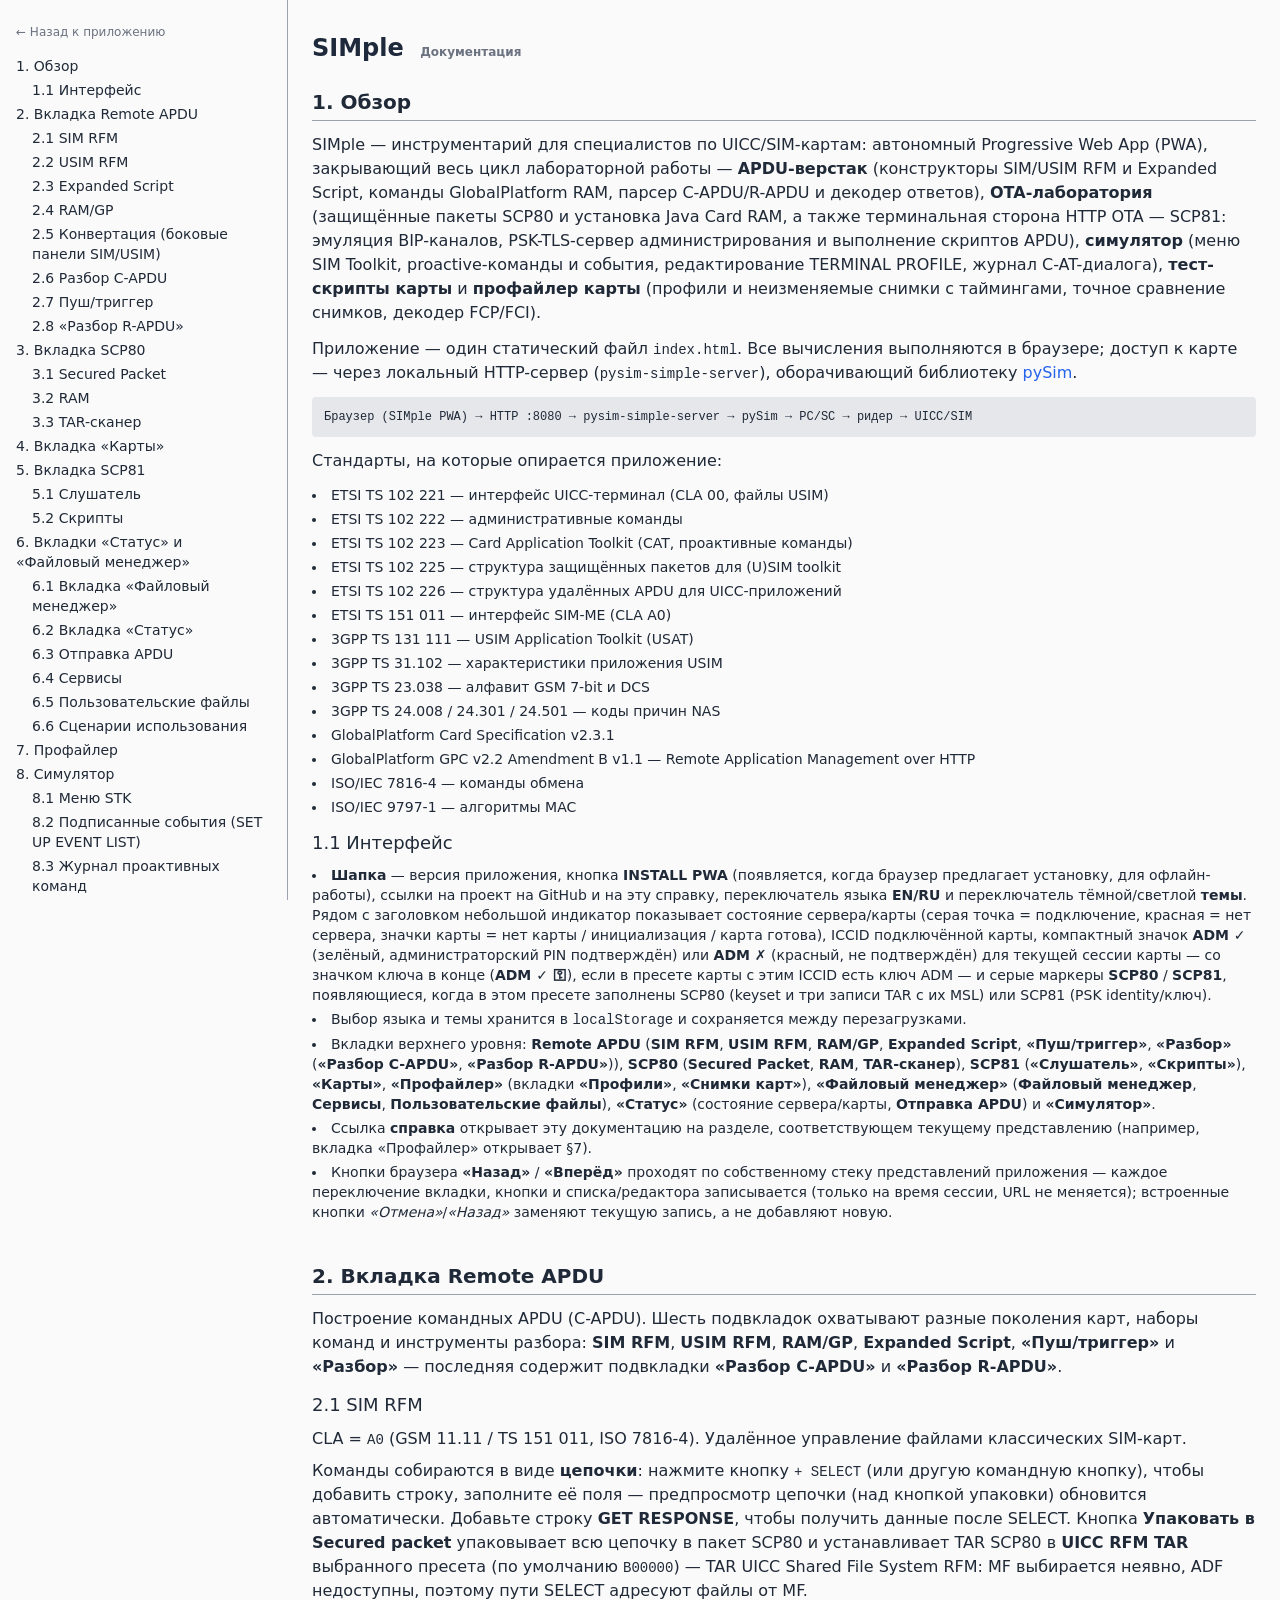
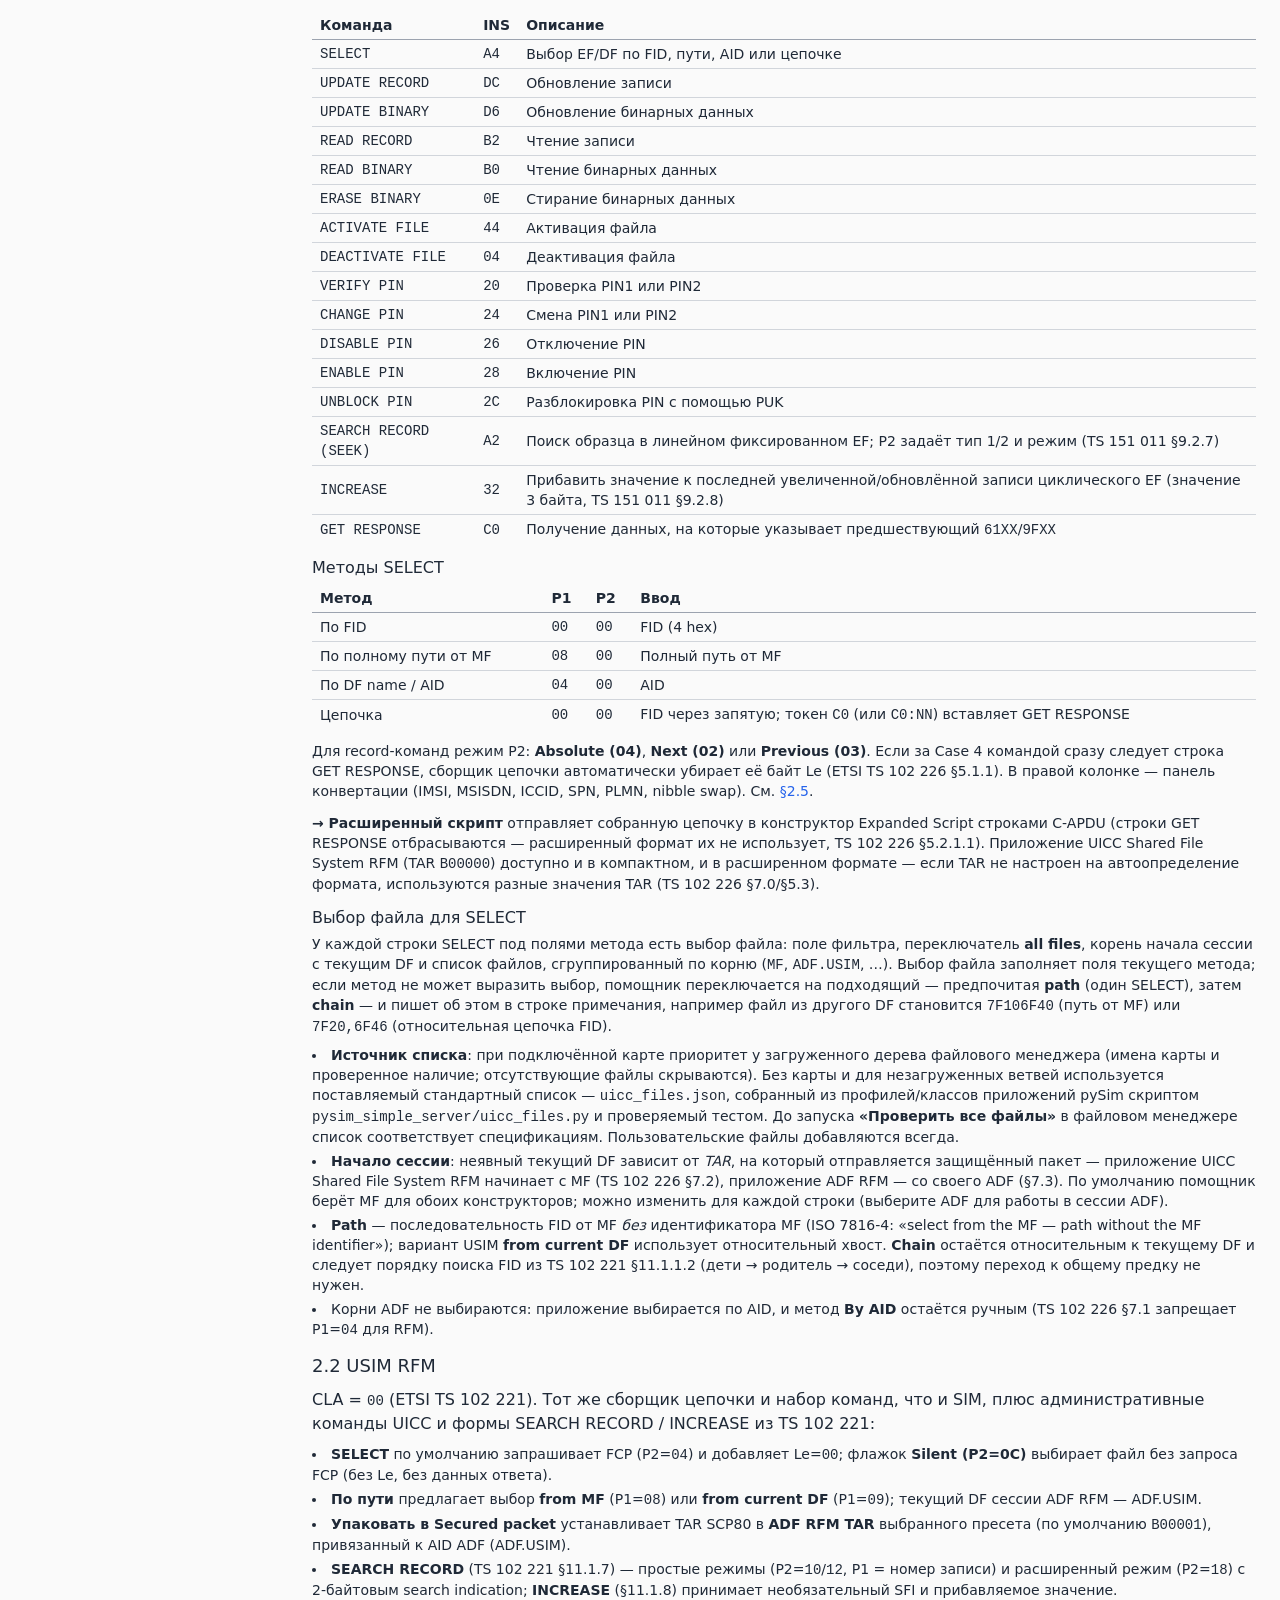
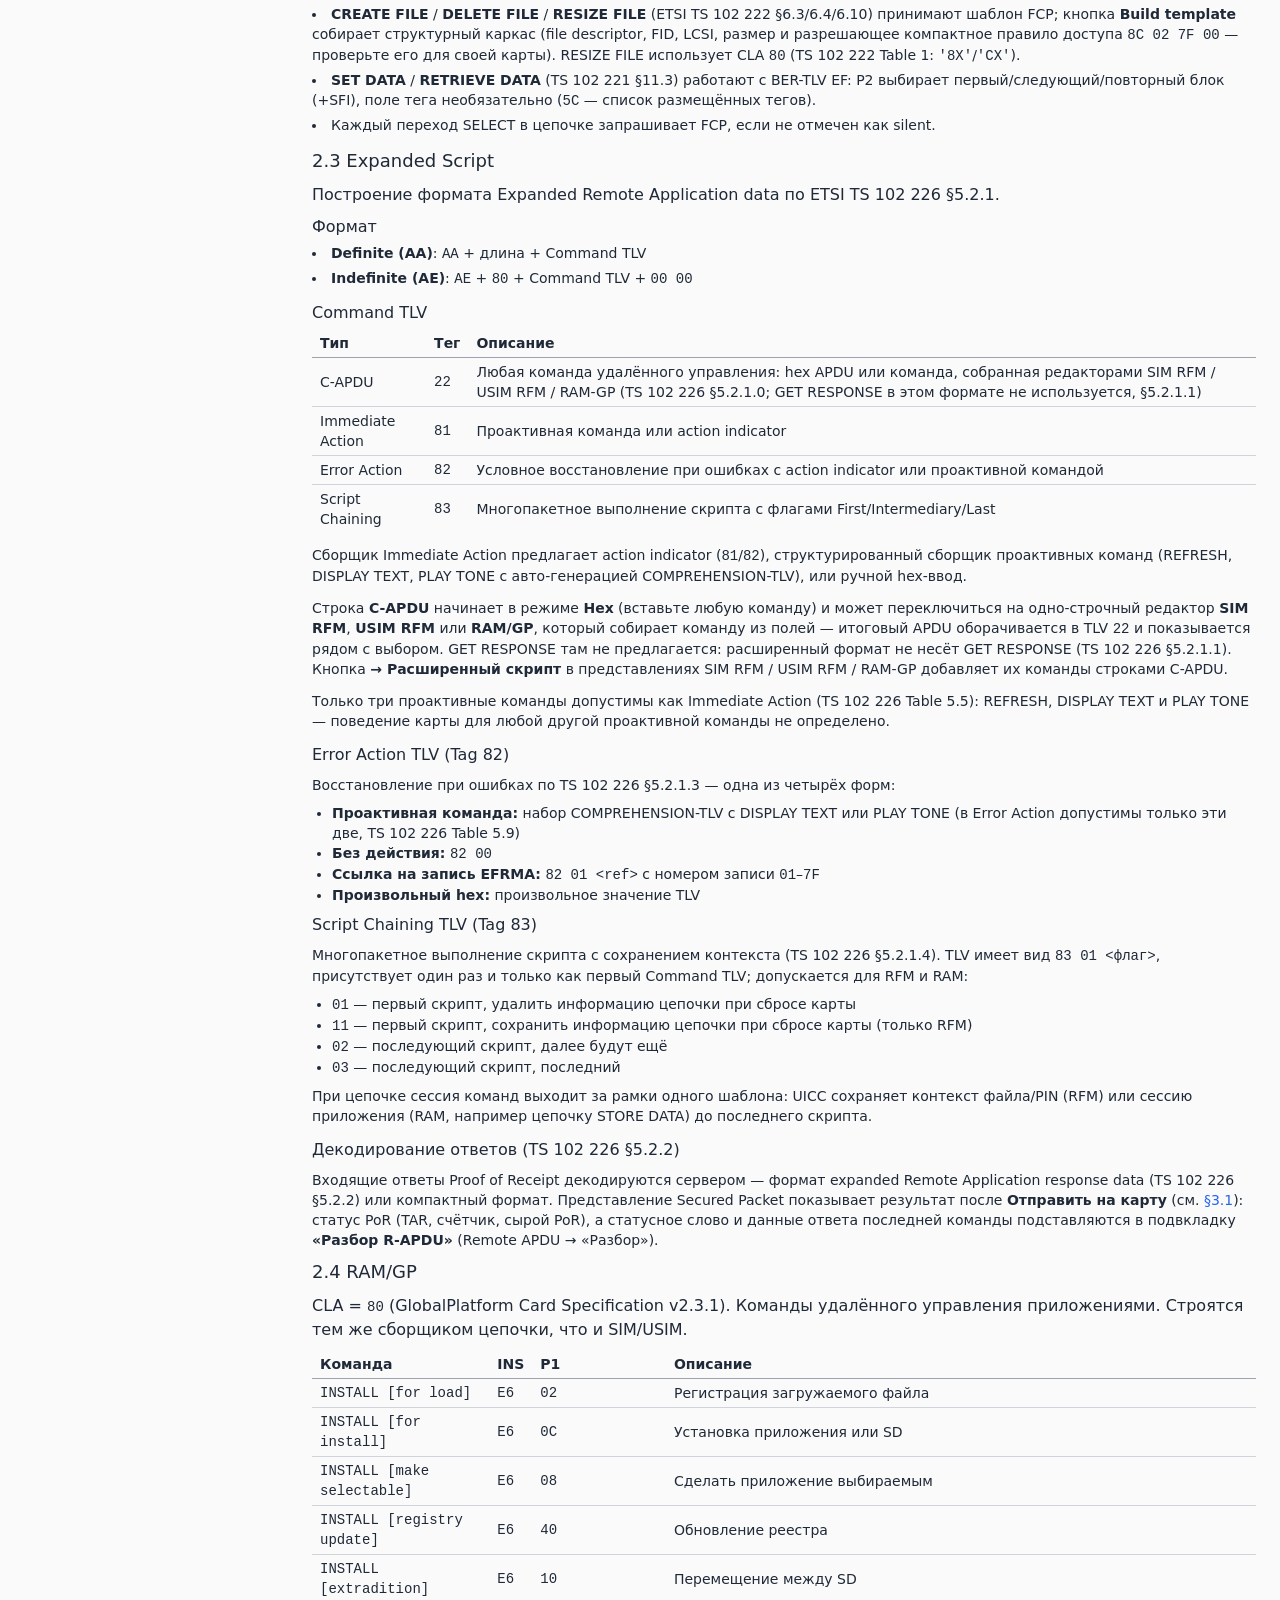
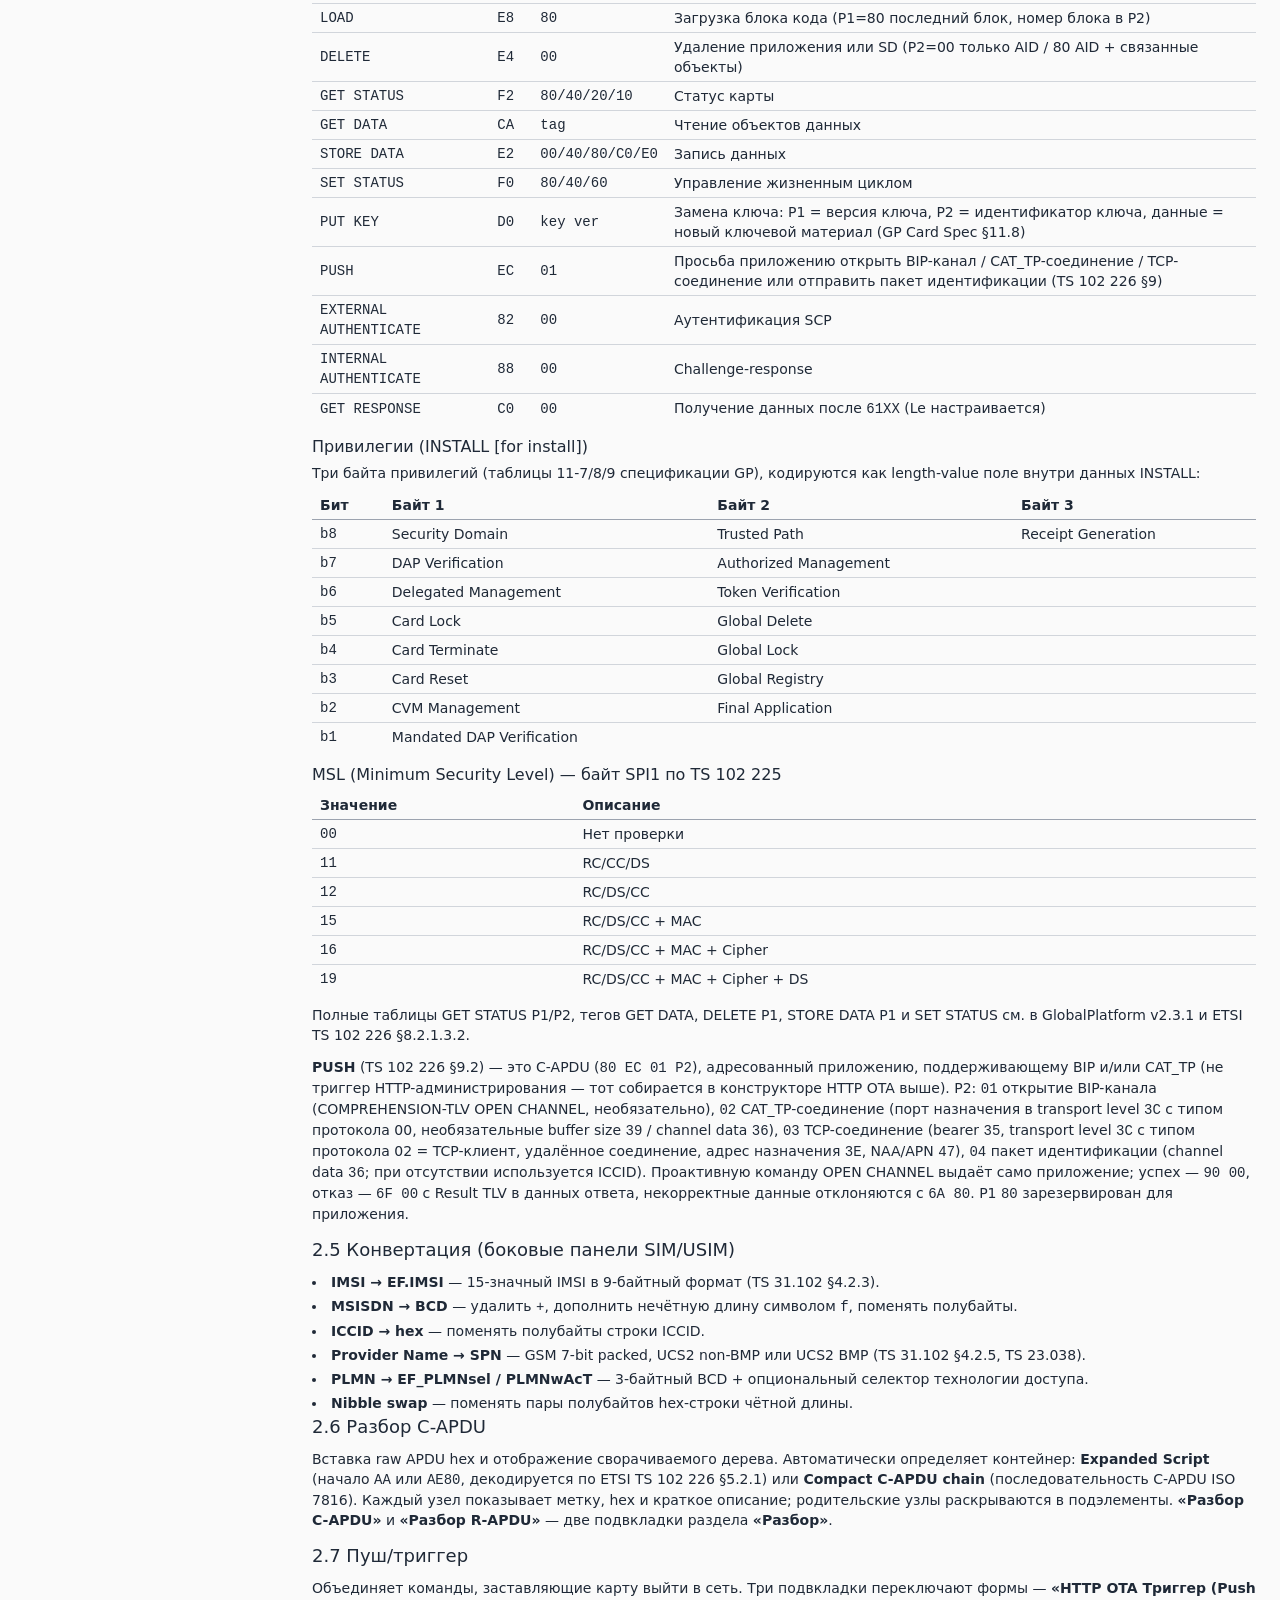
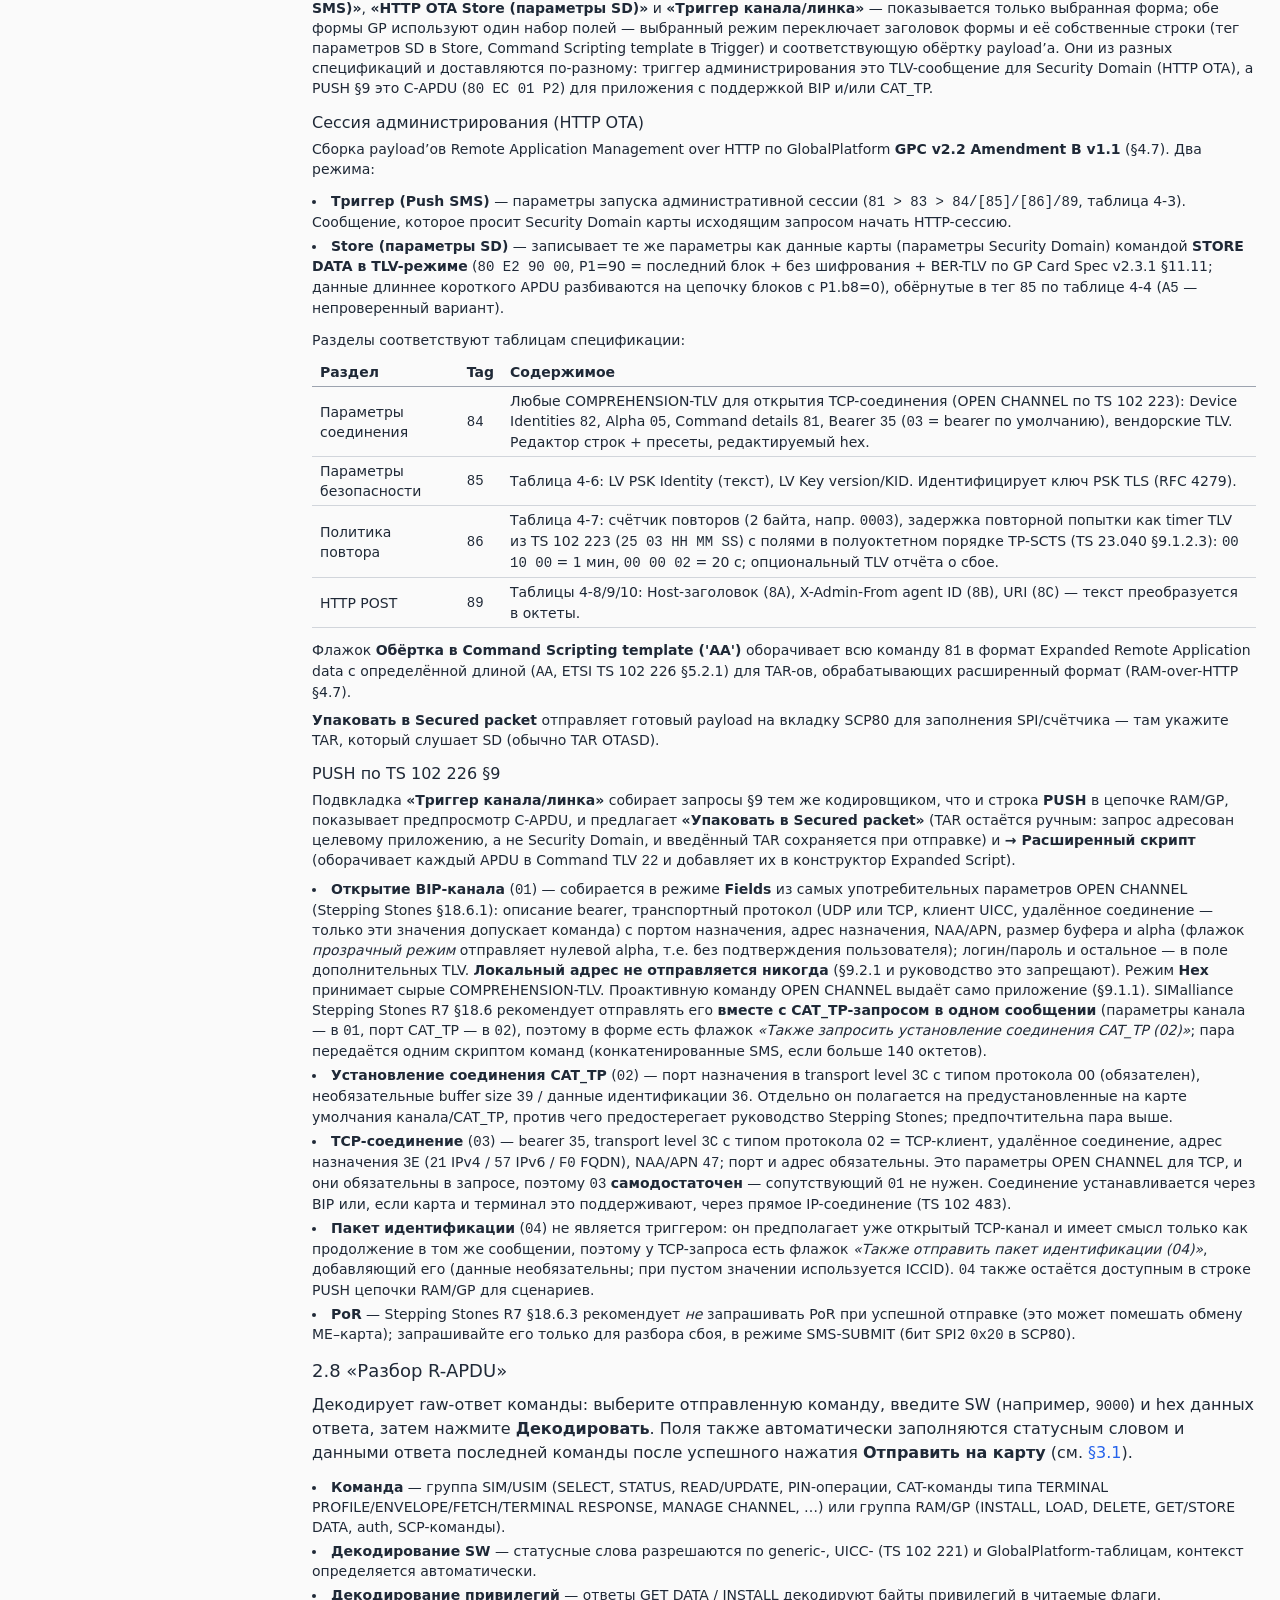
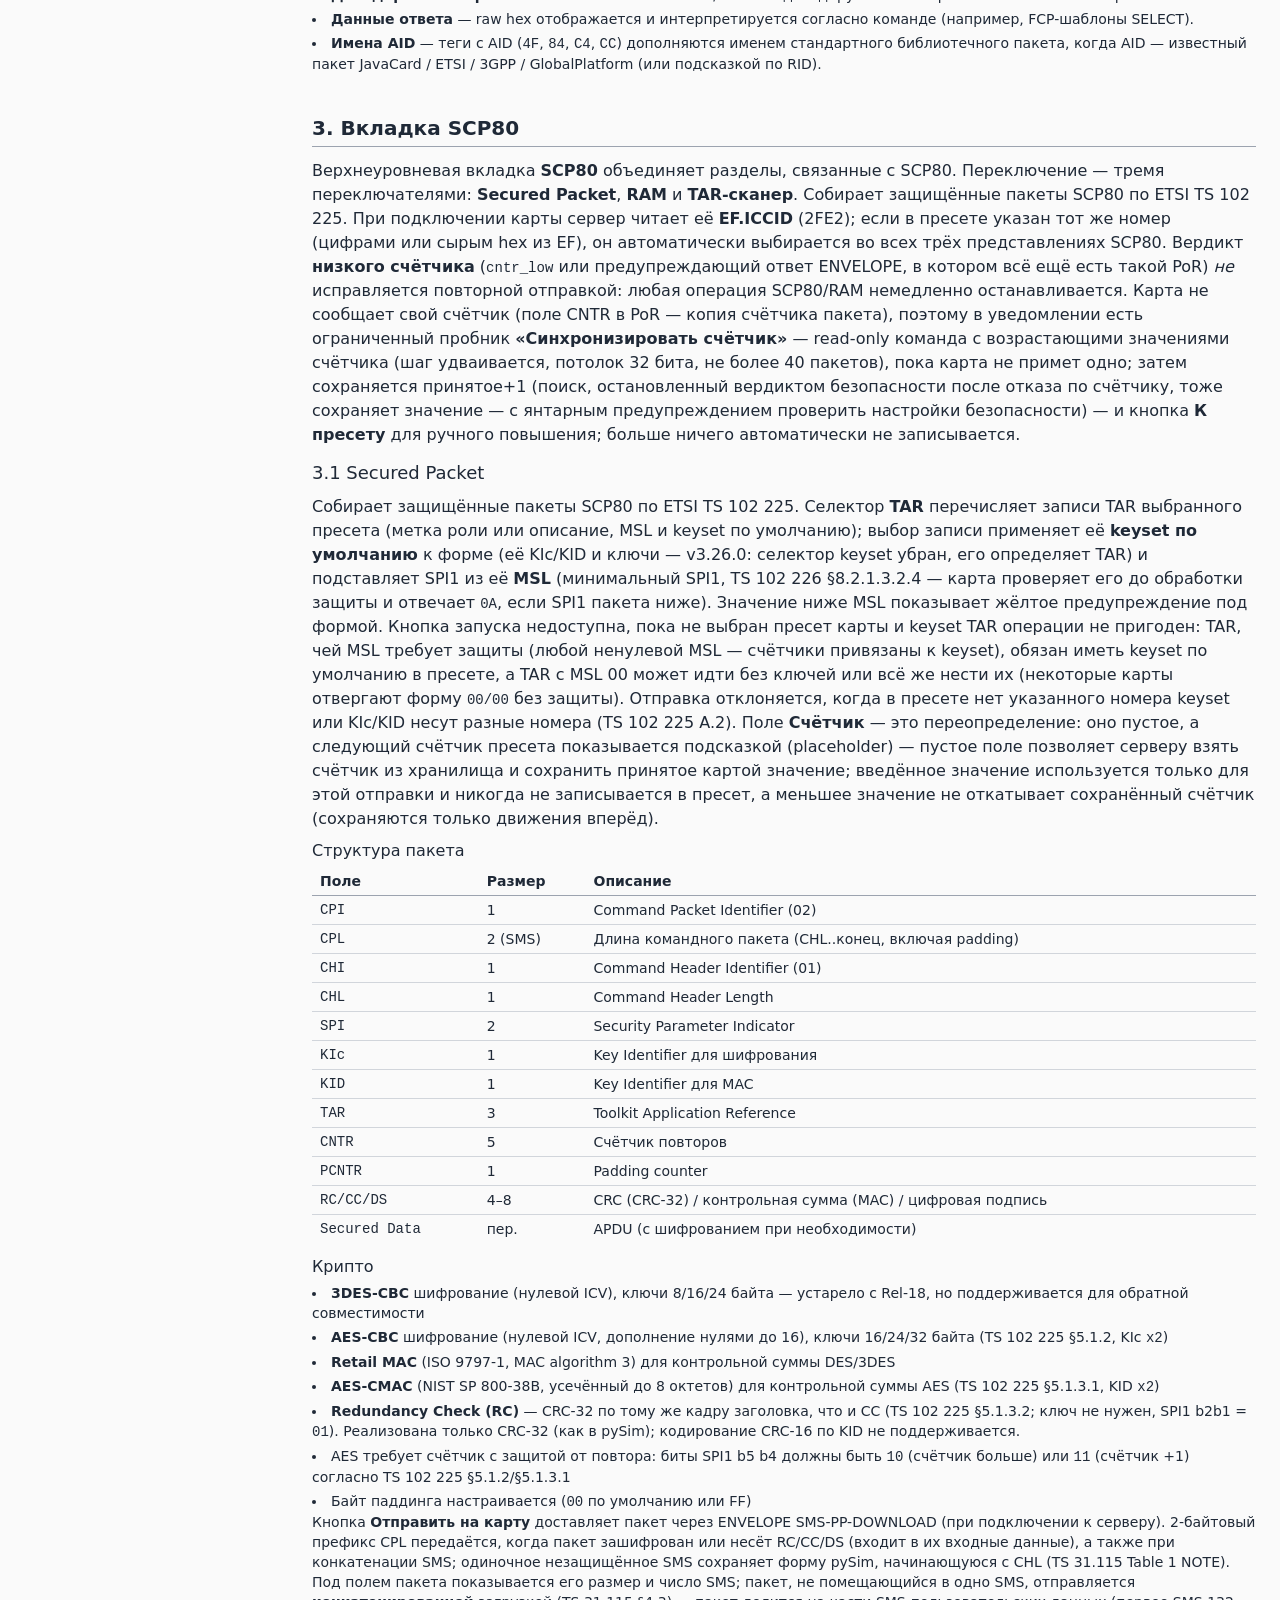
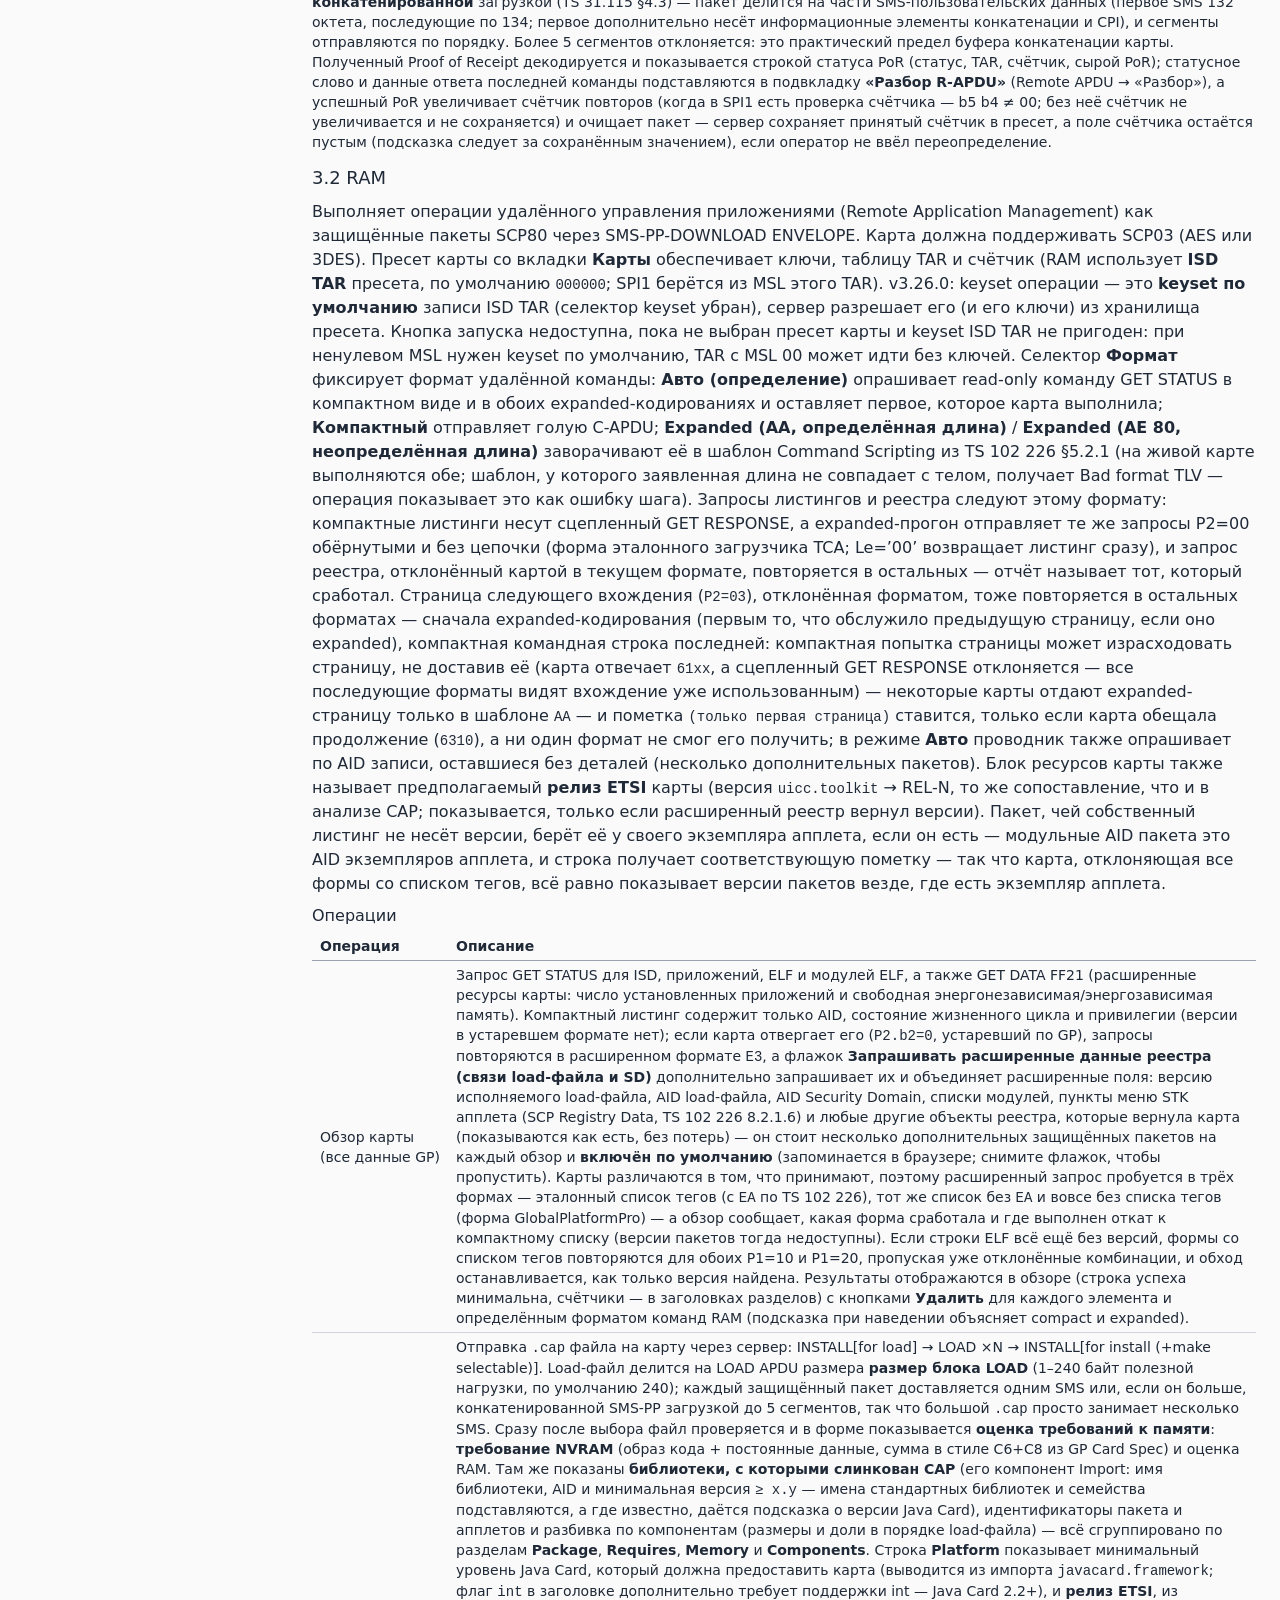
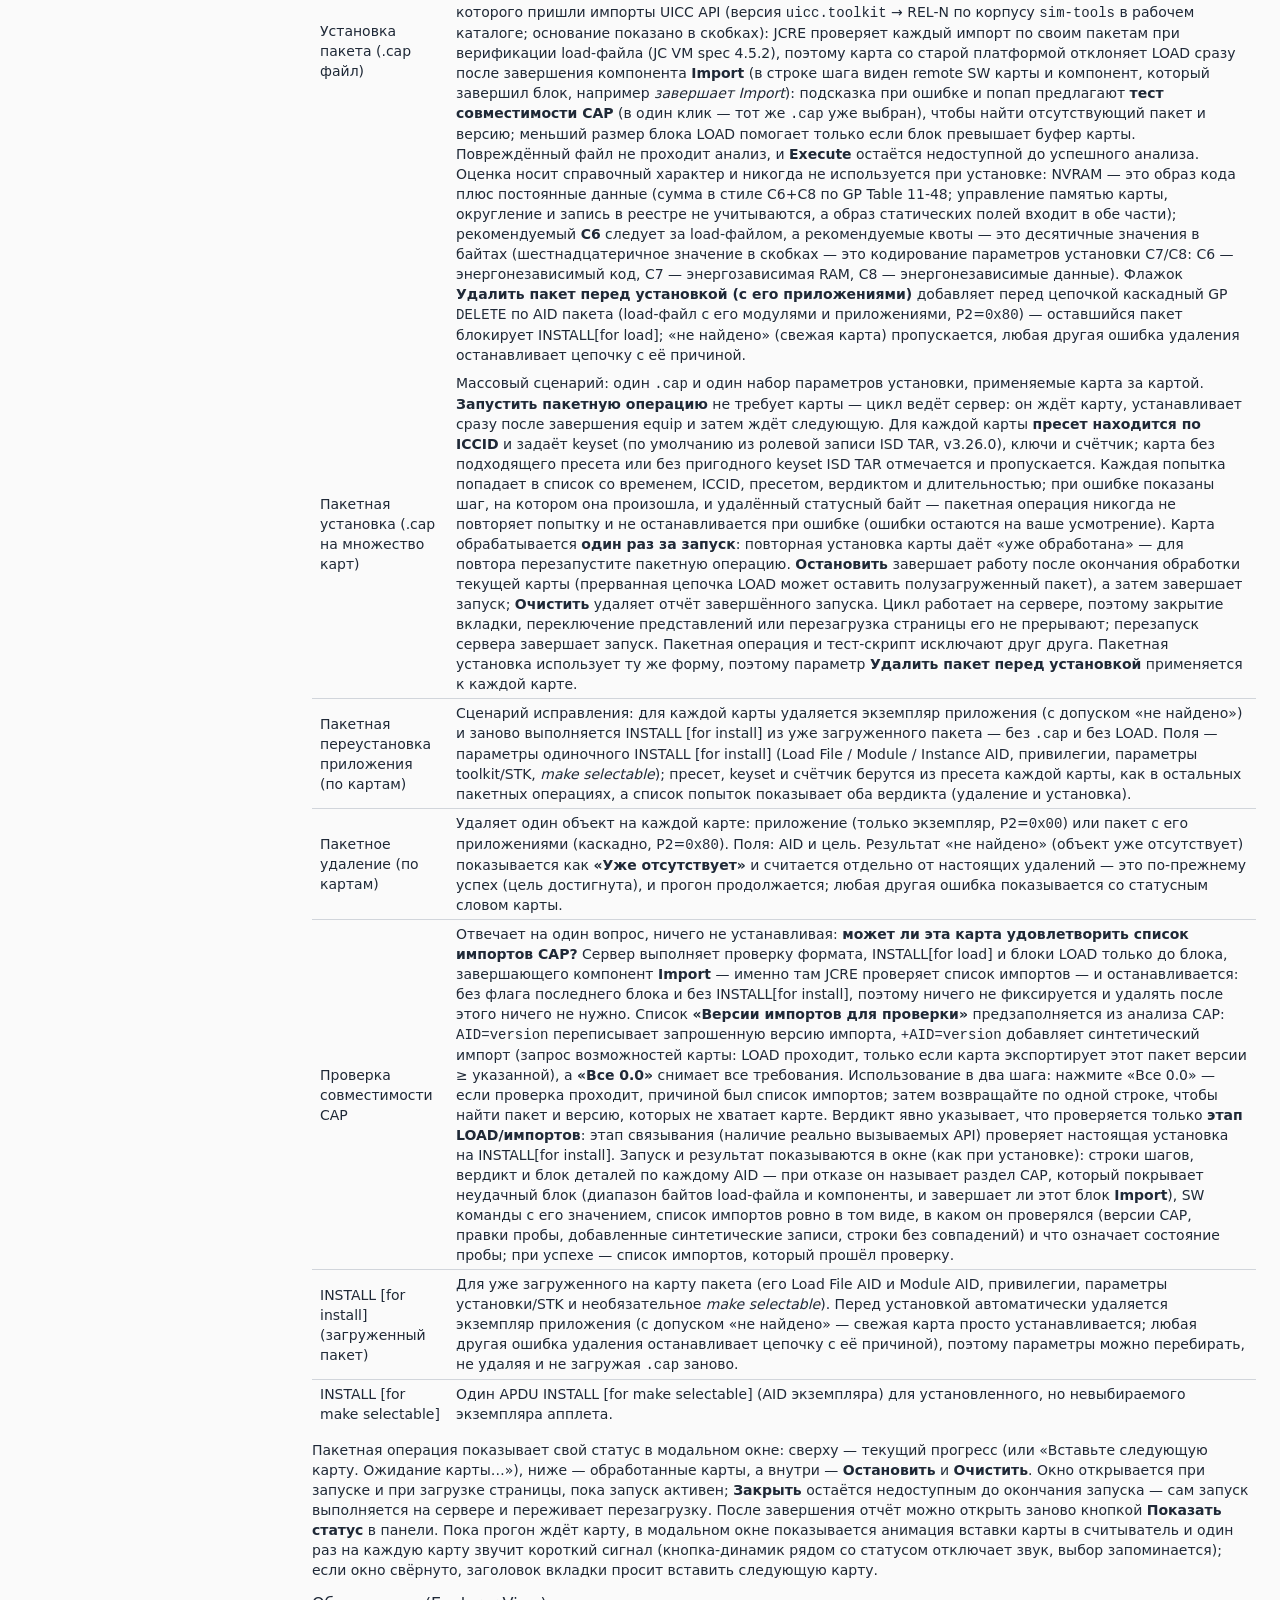
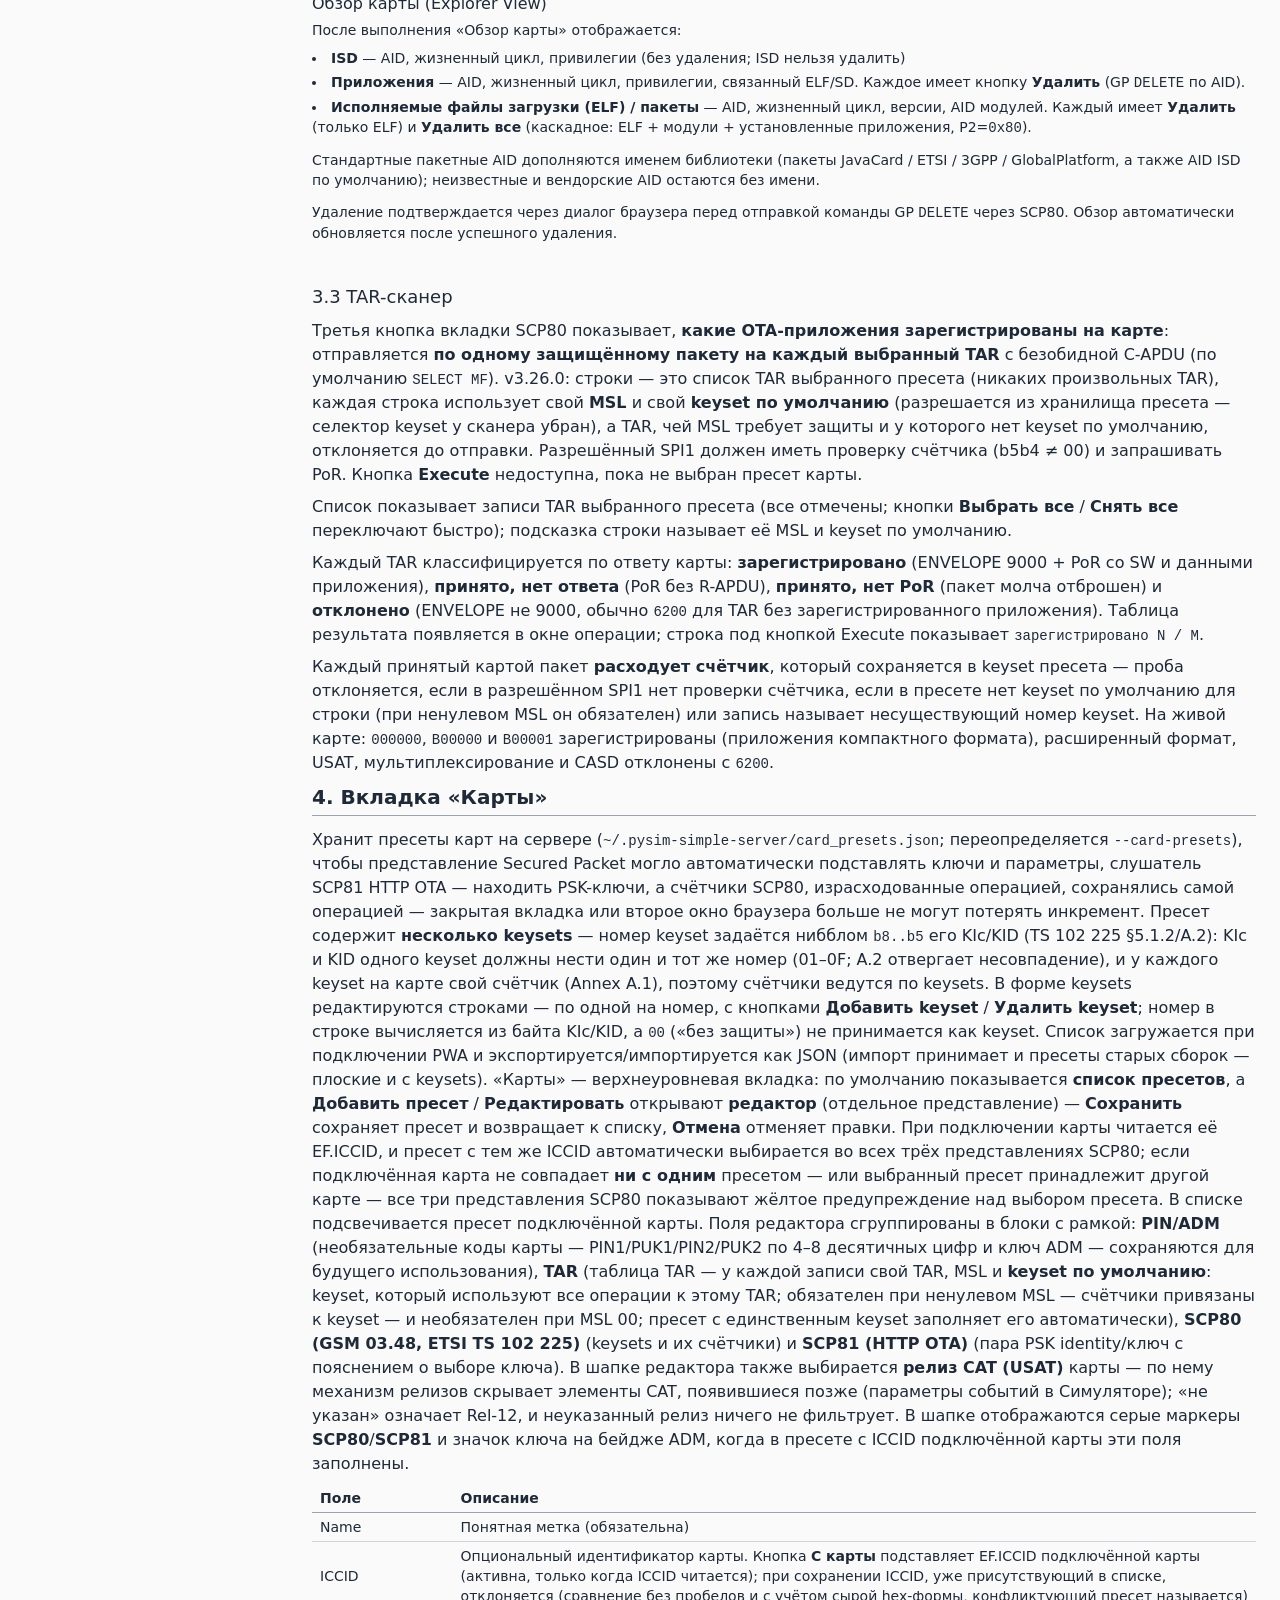
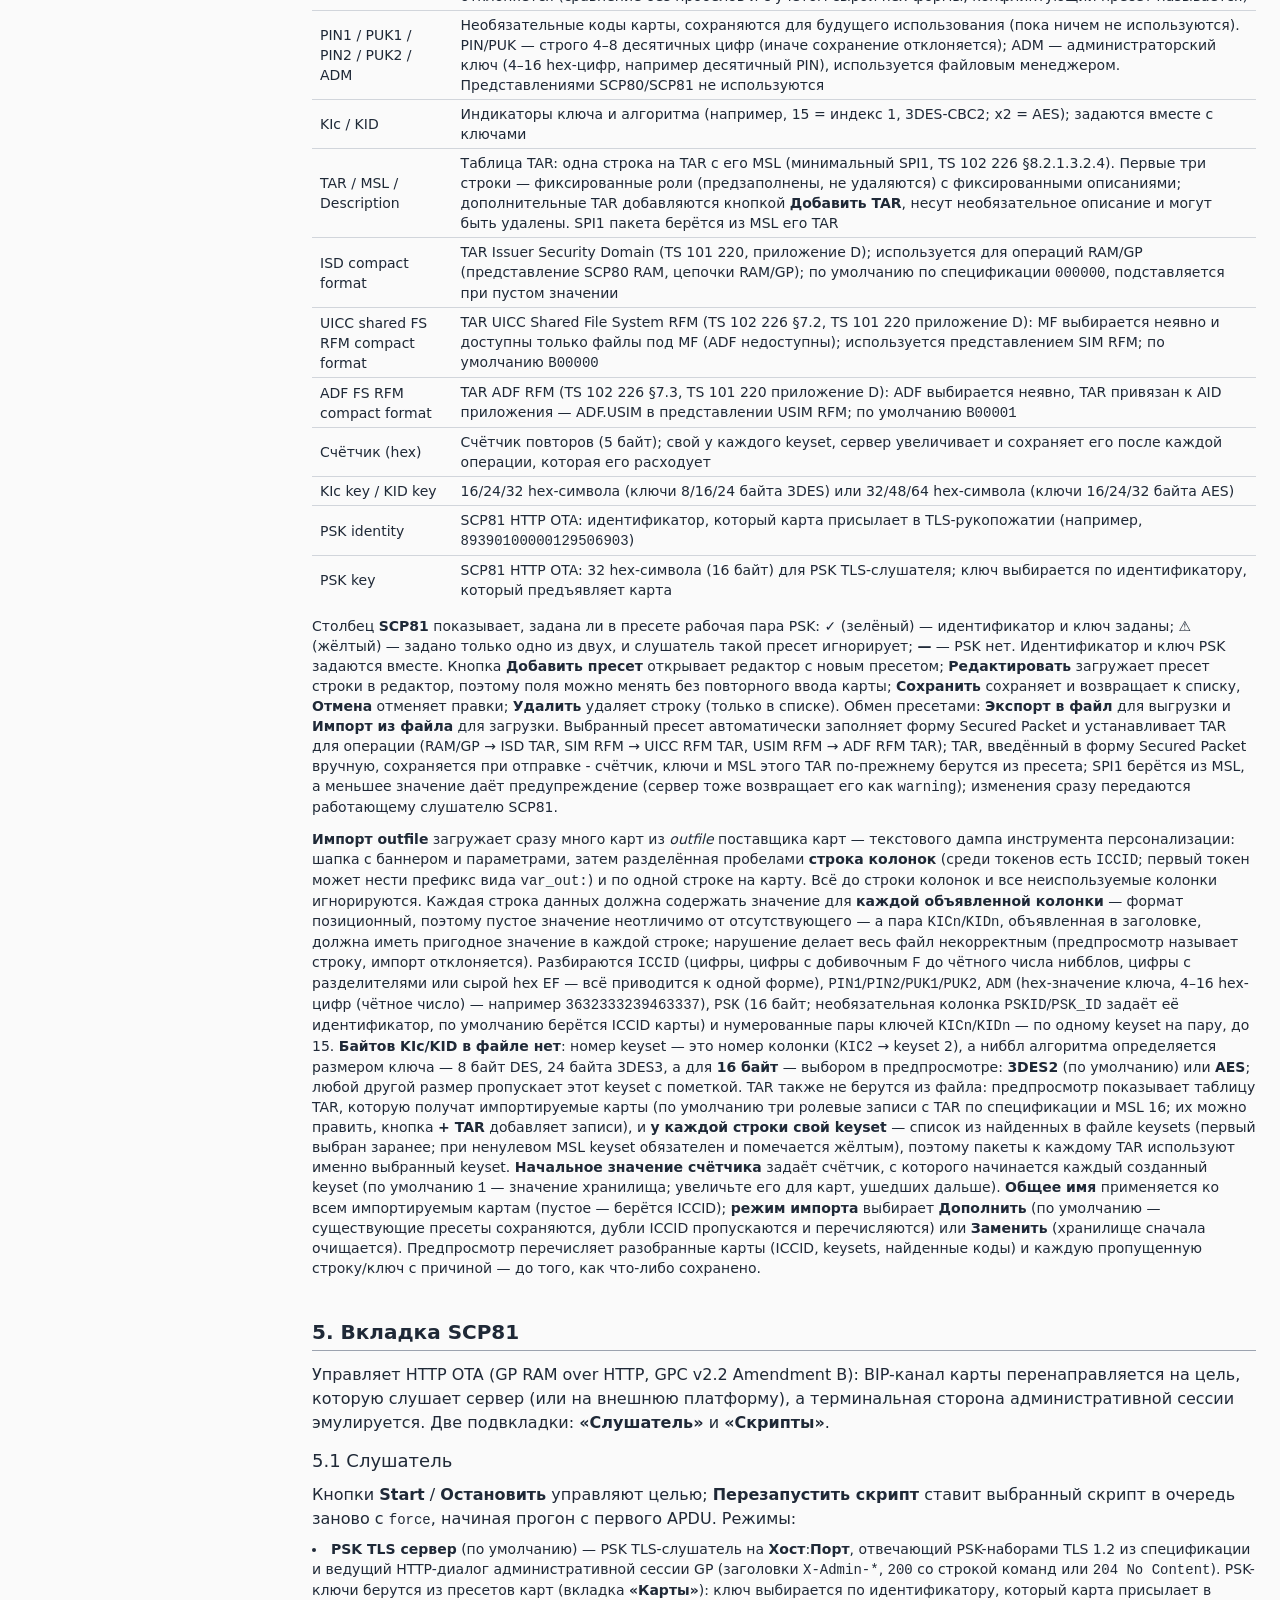
==== commit d991b8c7: "frontend: cut the PWA over to the pysim-free server (Phase 3d-2) New top-level File manager tab (the" ====
--- a/frontend/help-ru.html
+++ b/frontend/help-ru.html
@@ -44,7 +44,7 @@
 	<ul class="list-disc list-inside text-sm space-y-1 mb-3">
 		<li><strong>Шапка</strong> — версия приложения, кнопка <strong>INSTALL PWA</strong> (появляется, когда браузер предлагает установку, для офлайн-работы), ссылки на проект на GitHub и на эту справку, переключатель языка <strong>EN/RU</strong> и переключатель тёмной/светлой <strong>темы</strong>. Рядом с заголовком небольшой индикатор показывает состояние сервера/карты (серая точка = подключение, красная = нет сервера, значки карты = нет карты / инициализация / карта готова), ICCID подключённой карты, компактный значок <strong>ADM ✓</strong> (зелёный, администраторский PIN подтверждён) или <strong>ADM ✗</strong> (красный, не подтверждён) для текущей сессии карты — со значком ключа в конце (<strong>ADM ✓ ⚿</strong>), если в пресете карты с этим ICCID есть ключ ADM — и серые маркеры <strong>SCP80</strong> / <strong>SCP81</strong>, появляющиеся, когда в этом пресете заполнены SCP80 (keyset и три записи TAR с их MSL) или SCP81 (PSK identity/ключ).</li>
 		<li>Выбор языка и темы хранится в <code class="font-mono text-sm">localStorage</code> и сохраняется между перезагрузками.</li>
-		<li>Вкладки верхнего уровня: <strong>Remote APDU</strong> (<strong>SIM RFM</strong>, <strong>USIM RFM</strong>, <strong>RAM/GP</strong>, <strong>Expanded Script</strong>, <strong>&laquo;Пуш/триггер&raquo;</strong>, <strong>&laquo;Разбор&raquo;</strong> (<strong>«Разбор C-APDU»</strong>, <strong>«Разбор R-APDU»</strong>)), <strong>SCP80</strong> (<strong>Secured Packet</strong>, <strong>RAM</strong>, <strong>TAR-сканер</strong>), <strong>SCP81</strong> (<strong>&laquo;Слушатель&raquo;</strong>, <strong>&laquo;Скрипты&raquo;</strong>), <strong>&laquo;Карты&raquo;</strong>, <strong>&laquo;Профайлер&raquo;</strong> (вкладки <strong>&laquo;Профили&raquo;</strong>, <strong>&laquo;Снимки карт&raquo;</strong>, <strong>&laquo;Пользовательские файлы&raquo;</strong>), <strong>&laquo;Картридер&raquo;</strong> (<strong>Файловый менеджер</strong>, <strong>Командная строка pySim</strong>, <strong>Отправка APDU</strong>) и <strong>&laquo;Симулятор&raquo;</strong>.</li>
+		<li>Вкладки верхнего уровня: <strong>Remote APDU</strong> (<strong>SIM RFM</strong>, <strong>USIM RFM</strong>, <strong>RAM/GP</strong>, <strong>Expanded Script</strong>, <strong>&laquo;Пуш/триггер&raquo;</strong>, <strong>&laquo;Разбор&raquo;</strong> (<strong>«Разбор C-APDU»</strong>, <strong>«Разбор R-APDU»</strong>)), <strong>SCP80</strong> (<strong>Secured Packet</strong>, <strong>RAM</strong>, <strong>TAR-сканер</strong>), <strong>SCP81</strong> (<strong>&laquo;Слушатель&raquo;</strong>, <strong>&laquo;Скрипты&raquo;</strong>), <strong>&laquo;Карты&raquo;</strong>, <strong>&laquo;Профайлер&raquo;</strong> (вкладки <strong>&laquo;Профили&raquo;</strong>, <strong>&laquo;Снимки карт&raquo;</strong>), <strong>&laquo;Файловый менеджер&raquo;</strong> (<strong>Файловый менеджер</strong>, <strong>Сервисы</strong>, <strong>Пользовательские файлы</strong>), <strong>&laquo;Статус&raquo;</strong> (состояние сервера/карты, <strong>Отправка APDU</strong>) и <strong>&laquo;Симулятор&raquo;</strong>.</li>
 		<li>Ссылка <strong>справка</strong> открывает эту документацию на разделе, соответствующем текущему представлению (например, вкладка &laquo;Профайлер&raquo; открывает &sect;7).</li>
 		<li>Кнопки браузера <strong>«Назад»</strong> / <strong>«Вперёд»</strong> проходят по собственному стеку представлений приложения &mdash; каждое переключение вкладки, кнопки и списка/редактора записывается (только на время сессии, URL не меняется); встроенные кнопки <em>«Отмена»</em>/<em>«Назад»</em> заменяют текущую запись, а не добавляют новую.</li>
 	</ul>
@@ -312,7 +312,7 @@
 		<li>AES требует счётчик с защитой от повтора: биты SPI1 b5&nbsp;b4 должны быть <code class="font-mono text-sm">10</code> (счётчик больше) или <code class="font-mono text-sm">11</code> (счётчик +1) согласно TS 102 225 &sect;5.1.2/&sect;5.1.3.1</li>
 		<li>Байт паддинга настраивается (<code class="font-mono text-sm">00</code> по умолчанию или <code class="font-mono text-sm">FF</code>)</li>
 	</ul>
-	<p class="text-sm mb-3">Кнопка <strong>Проверить в pySim</strong> сверяет собранный пакет с эталонной реализацией <code class="font-mono text-sm">OtaDialectSms.encode_cmd</code>. Кнопка <strong>Отправить на карту</strong> доставляет пакет через ENVELOPE SMS-PP-DOWNLOAD (при подключении к серверу). 2-байтовый префикс CPL передаётся, когда пакет зашифрован или несёт RC/CC/DS (входит в их входные данные), а также при конкатенации SMS; одиночное незащищённое SMS сохраняет форму pySim, начинающуюся с CHL (TS 31.115 Table 1 NOTE). Под полем пакета показывается его размер и число SMS; пакет, не помещающийся в одно SMS, отправляется <strong>конкатенированной</strong> загрузкой (TS 31.115 &sect;4.3) &mdash; пакет делится на части SMS-пользовательских данных (первое SMS 132 октета, последующие по 134; первое дополнительно несёт информационные элементы конкатенации и CPI), и сегменты отправляются по порядку. Более 5 сегментов отклоняется: это практический предел буфера конкатенации карты. Полученный Proof of Receipt декодируется и показывается строкой статуса PoR (статус, TAR, счётчик, сырой PoR); статусное слово и данные ответа последней команды подставляются в подвкладку <strong>&laquo;Разбор R-APDU&raquo;</strong> (Remote APDU &rarr; &laquo;Разбор&raquo;), а успешный PoR увеличивает счётчик повторов (когда в SPI1 есть проверка счётчика &mdash; b5 b4 &ne; 00; без неё счётчик не увеличивается и не сохраняется) и очищает пакет &mdash; сервер сохраняет принятый счётчик в пресет, а поле счётчика остаётся пустым (подсказка следует за сохранённым значением), если оператор не ввёл переопределение.</p>
+	<p class="text-sm mb-3">Кнопка <strong>Отправить на карту</strong> доставляет пакет через ENVELOPE SMS-PP-DOWNLOAD (при подключении к серверу). 2-байтовый префикс CPL передаётся, когда пакет зашифрован или несёт RC/CC/DS (входит в их входные данные), а также при конкатенации SMS; одиночное незащищённое SMS сохраняет форму pySim, начинающуюся с CHL (TS 31.115 Table 1 NOTE). Под полем пакета показывается его размер и число SMS; пакет, не помещающийся в одно SMS, отправляется <strong>конкатенированной</strong> загрузкой (TS 31.115 &sect;4.3) &mdash; пакет делится на части SMS-пользовательских данных (первое SMS 132 октета, последующие по 134; первое дополнительно несёт информационные элементы конкатенации и CPI), и сегменты отправляются по порядку. Более 5 сегментов отклоняется: это практический предел буфера конкатенации карты. Полученный Proof of Receipt декодируется и показывается строкой статуса PoR (статус, TAR, счётчик, сырой PoR); статусное слово и данные ответа последней команды подставляются в подвкладку <strong>&laquo;Разбор R-APDU&raquo;</strong> (Remote APDU &rarr; &laquo;Разбор&raquo;), а успешный PoR увеличивает счётчик повторов (когда в SPI1 есть проверка счётчика &mdash; b5 b4 &ne; 00; без неё счётчик не увеличивается и не сохраняется) и очищает пакет &mdash; сервер сохраняет принятый счётчик в пресет, а поле счётчика остаётся пустым (подсказка следует за сохранённым значением), если оператор не ввёл переопределение.</p>
 
 	<h3 id="ram" class="text-lg font-medium mb-2">3.2 RAM</h3>
 	<p class="mb-2">Выполняет операции удалённого управления приложениями (Remote Application Management) как защищённые пакеты SCP80 через SMS-PP-DOWNLOAD ENVELOPE. Карта должна поддерживать SCP03 (AES или 3DES). Пресет карты со вкладки <strong>Карты</strong> обеспечивает ключи, таблицу TAR и счётчик (RAM использует <strong>ISD TAR</strong> пресета, по умолчанию <code class="font-mono text-sm">000000</code>; SPI1 берётся из MSL этого TAR). v3.26.0: keyset операции — это <strong>keyset по умолчанию</strong> записи ISD TAR (селектор keyset убран), сервер разрешает его (и его ключи) из хранилища пресета. Кнопка запуска недоступна, пока не выбран пресет карты и keyset ISD TAR не пригоден: при ненулевом MSL нужен keyset по умолчанию, TAR с MSL 00 может идти без ключей. Селектор <strong>Формат</strong> фиксирует формат удалённой команды: <strong>Авто (определение)</strong> опрашивает read-only команду GET STATUS в компактном виде и в обоих expanded-кодированиях и оставляет первое, которое карта выполнила; <strong>Компактный</strong> отправляет голую C-APDU; <strong>Expanded (AA, определённая длина)</strong> / <strong>Expanded (AE 80, неопределённая длина)</strong> заворачивают её в шаблон Command Scripting из TS 102 226 &sect;5.2.1 (на живой карте выполняются обе; шаблон, у которого заявленная длина не совпадает с телом, получает Bad format TLV — операция показывает это как ошибку шага). Запросы листингов и реестра следуют этому формату: компактные листинги несут сцепленный GET RESPONSE, а expanded-прогон отправляет те же запросы P2=00 обёрнутыми и без цепочки (форма эталонного загрузчика TCA; Le=&rsquo;00&rsquo; возвращает листинг сразу), и запрос реестра, отклонённый картой в текущем формате, повторяется в остальных — отчёт называет тот, который сработал. Страница следующего вхождения (<code class="font-mono text-sm">P2=03</code>), отклонённая форматом, тоже повторяется в остальных форматах — сначала expanded-кодирования (первым то, что обслужило предыдущую страницу, если оно expanded), компактная командная строка последней: компактная попытка страницы может израсходовать страницу, не доставив её (карта отвечает <code class="font-mono text-sm">61xx</code>, а сцепленный GET RESPONSE отклоняется — все последующие форматы видят вхождение уже использованным) — некоторые карты отдают expanded-страницу только в шаблоне <code class="font-mono text-sm">AA</code> — и пометка <code class="font-mono text-sm">(только первая страница)</code> ставится, только если карта обещала продолжение (<code class="font-mono text-sm">6310</code>), а ни один формат не смог его получить; в режиме <strong>Авто</strong> проводник также опрашивает по AID записи, оставшиеся без деталей (несколько дополнительных пакетов). Блок ресурсов карты также называет предполагаемый <strong>релиз ETSI</strong> карты (версия <code class="font-mono text-sm">uicc.toolkit</code> &rarr; REL-N, то же сопоставление, что и в анализе CAP; показывается, только если расширенный реестр вернул версии). Пакет, чей собственный листинг не несёт версии, берёт её у своего экземпляра апплета, если он есть — модульные AID пакета это AID экземпляров апплета, и строка получает соответствующую пометку — так что карта, отклоняющая все формы со списком тегов, всё равно показывает версии пакетов везде, где есть экземпляр апплета.</p>
@@ -401,11 +401,11 @@
 </section>
 
 <section class="mb-10">
-	<h2 id="card-reader" class="text-xl font-semibold mb-3 border-b border-gray-300 dark:border-slate-700 pb-1">6. Вкладка &laquo;Картридер&raquo; (pySim)</h2>
-	<p class="mb-3">Подключение к локальному <a href="https://github.com/anttro/simple" class="text-blue-600 dark:text-blue-400 hover:underline">pysim-simple-server</a> для работы с картой: введите URL сервера (по умолчанию <code class="font-mono text-sm">http://127.0.0.1:8080</code>) и нажмите <strong>Подключиться</strong>. Область статуса показывает состояние ридера/карты, а <strong>Подключить карту</strong> (пере)инициализирует карту после вставки. Подвкладки: <strong>Файловый менеджер</strong>, <strong>Командная строка pySim</strong> и <strong>Отправка APDU</strong>. <strong>&laquo;Профайлер&raquo;</strong> и <strong>&laquo;Симулятор&raquo;</strong> — отдельные вкладки верхнего уровня.</p>
-
-	<h3 id="file-manager" class="text-lg font-medium mb-2">6.1 Файловый менеджер</h3>
-	<p class="text-sm mb-2">Дерево файловой системы отображается слева; выбор файла открывает панель деталей справа. Элементы сгруппированы: DF выше EF, сортировка по <strong>FID</strong> или символьному <strong>имени</strong> (кнопки вместе с <strong>«Проверить все файлы»</strong> закреплены над прокручиваемым деревом; выбор сохраняется в <code class="font-mono text-sm">localStorage</code>). При выборе файла над содержимым также показываются FID, тип файла, размер / структура записей и декодированный FCI — в рамке с символьным именем файла. Если FCI ссылается на свои правила доступа через запись <code class="font-mono text-sm">EF.ARR</code> (атрибут безопасности <code class="font-mono text-sm">8B</code>), правила указанной записи показываются с отступом под этой строкой: они берутся из копий <code class="font-mono text-sm">EF.ARR</code> карты &mdash; копии MF (<code class="font-mono text-sm">2F06</code>), копий DF.TELECOM/DF.GSM (<code class="font-mono text-sm">6F06</code>) и копии ADF.USIM (<code class="font-mono text-sm">6F06</code>): читаются один раз за сессию при equip, обновляются при сбросе/equip и после записи <code class="font-mono text-sm">EF.ARR</code>; снимок разрешает те же ссылки из собственной захваченной копии. Побеждает копия собственного DF файла, с подъёмом до MF; ссылка, для которой в этой цепочке копии нет, остаётся неразрешённой, если только кандидат не единственный.</p>
+	<h2 id="card-reader" class="text-xl font-semibold mb-3 border-b border-gray-300 dark:border-slate-700 pb-1">6. Вкладки &laquo;Статус&raquo; и &laquo;Файловый менеджер&raquo;</h2>
+	<p class="mb-3">Две вкладки верхнего уровня работают с сервером PWA — pysim-независимым <code class="font-mono text-sm">simple_server</code> (точка входа <code class="font-mono text-sm">simple-server</code>): <strong>&laquo;Статус&raquo;</strong> (§6.2) — подключение к серверу и состояние сессии карты, <strong>&laquo;Файловый менеджер&raquo;</strong> (§6.1) — инструменты файловой системы. Введите URL сервера (по умолчанию <code class="font-mono text-sm">http://127.0.0.1:8080</code>) на вкладке &laquo;Статус&raquo; и нажмите <strong>Подключиться</strong>. <strong>&laquo;Профайлер&raquo;</strong> и <strong>&laquo;Симулятор&raquo;</strong> — отдельные вкладки верхнего уровня.</p>
+
+	<h3 id="file-manager" class="text-lg font-medium mb-2">6.1 Вкладка &laquo;Файловый менеджер&raquo;</h3>
+	<p class="text-sm mb-2">Инструменты файловой системы — три подвкладки: <strong>Файловый менеджер</strong> (дерево и действия с файлами ниже), <strong>Сервисы</strong> (§6.4 — редактор сервисных таблиц SST/UST/IST/EST и проверка файловой системы) и <strong>Пользовательские файлы</strong> (§6.5 — офлайн-определения файлов, которые подмешиваются в дерево и в сканирование). Дерево файловой системы отображается слева; выбор файла открывает панель деталей справа. Элементы сгруппированы: DF выше EF, сортировка по <strong>FID</strong> или символьному <strong>имени</strong> (кнопки вместе с <strong>«Проверить все файлы»</strong> закреплены над прокручиваемым деревом; выбор сохраняется в <code class="font-mono text-sm">localStorage</code>). При выборе файла над содержимым также показываются FID, тип файла, размер / структура записей и декодированный FCI — в рамке с символьным именем файла. Если FCI ссылается на свои правила доступа через запись <code class="font-mono text-sm">EF.ARR</code> (атрибут безопасности <code class="font-mono text-sm">8B</code>), правила указанной записи показываются с отступом под этой строкой: они берутся из копий <code class="font-mono text-sm">EF.ARR</code> карты &mdash; копии MF (<code class="font-mono text-sm">2F06</code>), копий DF.TELECOM/DF.GSM (<code class="font-mono text-sm">6F06</code>) и копии ADF.USIM (<code class="font-mono text-sm">6F06</code>): читаются один раз за сессию при equip, обновляются при сбросе/equip и после записи <code class="font-mono text-sm">EF.ARR</code>; снимок разрешает те же ссылки из собственной захваченной копии. Побеждает копия собственного DF файла, с подъёмом до MF; ссылка, для которой в этой цепочке копии нет, остаётся неразрешённой, если только кандидат не единственный.</p>
 	<ul class="list-disc list-inside text-sm space-y-1 mb-3">
 		<li><strong>Читать сырые данные / Декодировать</strong> — чтение выбранного файла в виде hex-дампа или таблицы декодированных полей (клиентские декодеры EF: IMSI, ICCID, SPN, списки PLMN, LOCI/PSLOCI/EPSLOCI, ADN/MSISDN, таблицы сервисов, SUME, …); таблица декодируется в браузере из тех же сырых байт (без серверного декодирования). Подсвеченная кнопка — текущий вид; нажатие любой из них (пере)читывает файл. «Декодировать» недоступна, если для файла нет клиентского декодера (проверка по имени/FID до чтения).</li>
 		<li><strong>Редактировать сырые данные</strong> — изменение hex-данных, <strong>Сохранить</strong> для записи (или <strong>Отмена</strong>); transparent-файлы редактируются в textarea, record-файлы — по одному полю на запись с флажками выбора. «Редактировать сырые данные» сначала переключает на hex-вид и при необходимости читает файл.</li>
@@ -414,18 +414,25 @@
 		<li><strong>ADM</strong> — файлы, требующие администраторский PIN, возвращают <code class="font-mono text-sm">6982</code>/<code class="font-mono text-sm">9804</code>; если в подходящем пресете карты (тот же ICCID) есть ключ ADM, рядом с ошибкой появляется кнопка <strong>«Проверить ADM»</strong>, а значок в заголовке (<code class="font-mono text-sm">ADM ✓/✗ ⚿</code>) становится кликабельным. Каждый неверный ключ расходует попытку: остаток показывается, а повторная попытка требует подтверждения. Заблокированный ADM здесь не восстановить — нужен ключ разблокировки карты.</li>
 	</ul>
 
-	<h3 id="pysim-cmdline" class="text-lg font-medium mb-2">6.2 Командная строка pySim</h3>
-	<p class="text-sm mb-3">Выполнение любых команд pySim-shell с подсказками (300&nbsp;мс) и автодополнением.</p>
+	<h3 id="status-block" class="text-lg font-medium mb-2">6.2 Вкладка &laquo;Статус&raquo;</h3>
+	<p class="text-sm mb-2">Форма подключения и состояние сессии карты. Блок статуса показывает собственную модель сессии сервера — активный <strong>ридер</strong> (селектор появляется, когда доступно несколько PC/SC-ридеров; переключение сбрасывает и заново инициализирует карту, поэтому сначала спрашивает и предупреждает, что выбор, CAT-сессия и кеши будут потеряны), <strong>ATR</strong> карты, её <strong>тип и имя</strong> (UICC / SIM / eUICC), <strong>ICCID</strong>, состояние подключена / карта вставлена / инициализация, а также текущий <strong>выбор</strong> (последний файл, к которому обращался файловый эндпоинт: путь, FID, тип, размер, структура записей).</p>
+	<p class="text-sm mb-3">В том же блоке — конечные автоматы: <strong>режим проактивных команд</strong> CAT (простой, опрос, цепочка FETCH/TERMINAL RESPONSE, пауза на команде, тест-скрипт, сессия BIP), состояние <strong>опроса</strong> (включён/приостановлен и интервал), <strong>тест-скрипт</strong>, <strong>BIP-сессия</strong> и состояние счётчика SCP80 (пока заглушка: pysim-независимый сервер возвращает <code class="font-mono text-sm">scp80: null</code>, пока хранилище счётчиков не подключено). <strong>Подключить карту</strong> (пере)инициализирует карту после вставки, <strong>Проверить статус</strong> отправляет ручной STATUS (и отвечает на найденную проактивную команду), <strong>Сброс карты</strong> выполняет цикл питания и повторную инициализацию, а <strong>Отключиться от сервера</strong> останавливает опрос и очищает представление. Подвкладка <strong>Отправка APDU</strong> (§6.3) — единственный карточный инструмент, которому не нашлось другого места.</p>
 
 	<h3 id="raw-apdu" class="text-lg font-medium mb-2">6.3 Отправка APDU</h3>
-	<p class="text-sm mb-3">Отправка произвольного APDU и просмотр ответа.</p>
-
-<h3 id="usage-scenarios" class="text-lg font-medium mb-2">6.4 Сценарии использования</h3>
+	<p class="text-sm mb-3">Отправка произвольного APDU и просмотр ответа. Автоматический обработчик проактивных команд сервера отвечает на ответ <code class="font-mono text-sm">91XX</code> (забирает объявленную команду и отправляет TERMINAL RESPONSE), поэтому карта, поставившая команду побочным эффектом, не остаётся с неотвеченным FETCH; обработчик отключён, пока картой владеет тест-скрипт или сессия BIP.</p>
+
+	<h3 id="services" class="text-lg font-medium mb-2">6.4 Сервисы</h3>
+	<p class="text-sm mb-3">Редактор сервисных таблиц показывает файлы SST / UST / IST / EST карты рядом друг с другом по сводной таблице возможностей, так что объявленные сервисы можно сравнить и отредактировать по каждому файлу (<strong>Сохранить</strong> для каждой таблицы); не описанные биты и длина файла сохраняются. <strong>Проверить файловую систему</strong> проверяет объявленные сервисы по фактическому дереву с точностью до пути и сообщает отсутствующие, присутствующие-но-не-объявленные и непроверяемые файлы, показывая индикатор во время работы.</p>
+
+	<h3 id="custom-files" class="text-lg font-medium mb-2">6.5 Пользовательские файлы</h3>
+	<p class="text-sm mb-3">Добавление файлов, не покрытых стандартной моделью. Пользовательский файл всегда имеет полный путь от <strong>MF</strong> или ADF (<strong>ADF.USIM</strong>, <strong>ADF.ISIM</strong>): выберите корень, введите путь <strong>родительского DF</strong> (сам корень, стандартный DF из дерева файлового менеджера или пользовательский DF &mdash; любой вложенности, с подсказками при вводе; родитель, ещё не встречавшийся в дереве, остаётся допустимым и помечается <code class="font-mono text-sm">⚠</code>), 4-hex <strong>FID</strong> и псевдоним (<code class="font-mono text-sm">EF.&hellip;</code>/<code class="font-mono text-sm">DF.&hellip;</code>; префикс определяет, EF это или DF). Канонический путь убирает прежнюю неоднозначность, когда один и тот же файл можно было описать и относительно, и абсолютно. Добавленные файлы появляются в дереве &laquo;Файловый менеджер&raquo;; в каждой строке есть <strong>&laquo;Редактировать&raquo;</strong> (путь + псевдоним; изменение пути DF перепривязывает дочерние записи &mdash; кнопка становится <strong>&laquo;Сохранить&raquo;</strong>, <strong>&laquo;Отмена&raquo;</strong> отменяет) и <strong>&laquo;Удалить&raquo;</strong> (удаление DF удаляет и его дочерние записи после подтверждения). Список сохраняется в <code class="font-mono text-sm">localStorage</code>; обмен &mdash; <strong>Экспорт в файл</strong> / <strong>Импорт из файла</strong>; старые относительные пути (например, <code class="font-mono text-sm">a153/4954</code>) разрешаются при загрузке, неразрешимые отбрасываются и отмечаются в списке.</p>
+
+<h3 id="usage-scenarios" class="text-lg font-medium mb-2">6.6 Сценарии использования</h3>
 
 	<h4 id="scenario-a" class="font-medium mb-1">Сценарий A &mdash; Работа с файлами, не входящими в модель pySim (&laquo;Пользовательские файлы&raquo;)</h4>
 	<ol class="list-decimal list-inside text-sm space-y-1 mb-3">
 		<li>Получите FID целевого файла (документация вендора или анализ ATR/файловой системы; такие файлы часто отсутствуют в открытых спецификациях).</li>
-		<li>Откройте вкладку <strong>&laquo;Профайлер&raquo;</strong> &rarr; подвкладку <strong>&laquo;Пользовательские файлы&raquo;</strong>.</li>
+		<li>Откройте вкладку <strong>&laquo;Файловый менеджер&raquo;</strong> &rarr; подвкладку <strong>&laquo;Пользовательские файлы&raquo;</strong>.</li>
 		<li>Выберите корень, введите путь родительского DF (стандартный DF из дерева или пользовательский DF, любой вложенности &mdash; при вводе появляются подсказки), 4-hex FID и псевдоним (например, <code class="font-mono text-sm">EF.SPN</code>).</li>
 		<li>Нажмите <strong>Добавить</strong> — файл появится в дереве курсивом (непроверенный).</li>
 		<li>Кликните по файлу для проверки существования; при успехе (<code class="font-mono text-sm">9000</code>) он работает как обычный файл.</li>
@@ -484,7 +491,7 @@
 	<p class="text-sm mb-2">Диалог сканирования запрашивает имя профиля и предлагает селектор <strong>&laquo;Проверка FCP/FCI&raquo;</strong> (те же четыре режима, по умолчанию <strong>Тип файла + размер (FCP)</strong>; выбор <strong>По объектам данных</strong> заполняет каждое правило объектами записанного FCI — их можно ослабить в редакторе), применяемый ко всем создаваемым правилам, а также список <strong>&laquo;Игнорировать содержимое файлов&raquo;</strong> (все отмечены по умолчанию, кроме <code class="font-mono text-sm">EF.ARR</code>; флажок в заголовке отмечает или снимает весь список) часто перезаписываемых файлов, содержимое которых пропускается: <code class="font-mono text-sm">EF.LOCI</code>, <code class="font-mono text-sm">EF.PSLOCI</code>, <code class="font-mono text-sm">EF.EPSLOCI</code>, <code class="font-mono text-sm">EF.5GS3GPPLOCI</code>, <code class="font-mono text-sm">EF.Keys</code>, <code class="font-mono text-sm">EF.KeysPS</code>, <code class="font-mono text-sm">EF.SMS</code>, <code class="font-mono text-sm">EF.Kc</code>, <code class="font-mono text-sm">EF.KcGPRS</code>, <code class="font-mono text-sm">EF.LOCIGPRS</code>, <code class="font-mono text-sm">EF.CBMID</code>, <code class="font-mono text-sm">EF.SMSS</code>, <code class="font-mono text-sm">EF.ACC</code>, <code class="font-mono text-sm">EF.EPSNSC</code>, <code class="font-mono text-sm">EF.START-HFN</code>, <code class="font-mono text-sm">EF.ARR</code>. Ещё две отмеченные по умолчанию опции <strong>&laquo;Сравнивать первые 4 байта для&raquo;</strong> <code class="font-mono text-sm">EF.IMSI</code> и <code class="font-mono text-sm">EF.ICCID</code> захватывают содержимое этих файлов как маску только первых 4 байт (снимите для точного сравнения). Строка прогресса показывает <em>N / всего файлов</em> с текущим путём файла во время сканирования; при сканировании опции скрываются, а кнопки блокируются. Правила создаются только для файлов, которые реально существуют на карте (возвращён FCP-шаблон); отсутствующие файлы пропускаются. Пользовательские файлы из подвкладки <strong>&laquo;Пользовательские файлы&raquo;</strong> включаются с той же проверкой существования. Тот же диалог и опции использует <strong>&laquo;Профиль из снимка&raquo;</strong>: вместо карты обходятся захваченные файлы выбранного снимка; для файлов, содержимое которых не было захвачено, правило создаётся без проверки содержимого (при последующей проверке профиля они помечаются как непроверяемые).</p>
 
 		<h4 id="card-snapshots" class="font-medium mb-1">Снимки карт</h4>
-	<p class="text-sm mb-2">Представление списка имеет три вкладки &mdash; <strong>&laquo;Профили&raquo;</strong>, <strong>&laquo;Снимки карт&raquo;</strong> и <strong>&laquo;Пользовательские файлы&raquo;</strong> (см. ниже). Снимок карты — неизменяемая фиксация файловой системы карты: для каждого существующего файла сохраняются путь, символьное имя, тип, размер (или длина/число записей), сырой FCI из ответа SELECT и содержимое, если файл читается (без списка игнорирования и без масок). ICCID декодируется из EF.ICCID и показывается рядом с именем снимка. Захваченное содержимое показывается вместе с декодированным представлением, где есть декодер — таблица полей для transparent-файлов и однострочная сводка по каждой записи для record-файлов. При сканировании измеряется время каждой команды карты (SELECT, READ BINARY, READ RECORD) от отправки до ответа; снимок хранит min/сред/max по каждому типу команд и общее время сканирования, а в представлении эти значения показываются в сводке под заголовком, время select/read — для каждого файла и время чтения — для каждой записи. Время носит информационный характер и не используется при проверках и сравнении.</p>
+	<p class="text-sm mb-2">Представление списка имеет две подвкладки &mdash; <strong>&laquo;Профили&raquo;</strong> и <strong>&laquo;Снимки карт&raquo;</strong>. Снимок карты — неизменяемая фиксация файловой системы карты: для каждого существующего файла сохраняются путь, символьное имя, тип, размер (или длина/число записей), сырой FCI из ответа SELECT и содержимое, если файл читается (без списка игнорирования и без масок). ICCID декодируется из EF.ICCID и показывается рядом с именем снимка. Захваченное содержимое показывается вместе с декодированным представлением, где есть декодер — таблица полей для transparent-файлов и однострочная сводка по каждой записи для record-файлов. При сканировании измеряется время каждой команды карты (SELECT, READ BINARY, READ RECORD) от отправки до ответа; снимок хранит min/сред/max по каждому типу команд и общее время сканирования, а в представлении эти значения показываются в сводке под заголовком, время select/read — для каждого файла и время чтения — для каждой записи. Время носит информационный характер и не используется при проверках и сравнении.</p>
 	<ul class="list-disc list-inside text-sm space-y-1 mb-3">
 		<li><strong>Новый снимок: &lt;ICCID&gt;</strong> &mdash; запрашивает имя и сканирует карту, затем возвращает к списку.</li>
 		<li><strong>Импорт снимка</strong> &mdash; загружает снимок из JSON-файла.</li>
@@ -494,12 +501,6 @@
 	</ul>
 
 </section>
-
-
-
-		<h4 id="custom-files" class="font-medium mb-1">Пользовательские файлы</h4>
-	<p class="text-sm mb-3">Добавление файлов, не покрытых моделью pySim. Пользовательский файл всегда имеет полный путь от <strong>MF</strong> или ADF (<strong>ADF.USIM</strong>, <strong>ADF.ISIM</strong>): выберите корень, введите путь <strong>родительского DF</strong> (сам корень, стандартный DF из дерева файлового менеджера или пользовательский DF &mdash; любой вложенности, с подсказками при вводе; родитель, ещё не встречавшийся в дереве, остаётся допустимым и помечается <code class="font-mono text-sm">⚠</code>), 4-hex <strong>FID</strong> и псевдоним (<code class="font-mono text-sm">EF.&hellip;</code>/<code class="font-mono text-sm">DF.&hellip;</code>; префикс определяет, EF это или DF). Канонический путь убирает прежнюю неоднозначность, когда один и тот же файл можно было описать и относительно, и абсолютно. Добавленные файлы появляются в дереве &laquo;Файловый менеджер&raquo;; в каждой строке есть <strong>&laquo;Редактировать&raquo;</strong> (путь + псевдоним; изменение пути DF перепривязывает дочерние записи &mdash; кнопка становится <strong>&laquo;Сохранить&raquo;</strong>, <strong>&laquo;Отмена&raquo;</strong> отменяет) и <strong>&laquo;Удалить&raquo;</strong> (удаление DF удаляет и его дочерние записи после подтверждения). Список сохраняется в <code class="font-mono text-sm">localStorage</code>; обмен &mdash; <strong>Экспорт в файл</strong> / <strong>Импорт из файла</strong>; старые относительные пути (например, <code class="font-mono text-sm">a153/4954</code>) разрешаются при загрузке, неразрешимые отбрасываются и отмечаются в списке.</p>
-
 <section class="mb-10">
 	<h2 id="proactive-uicc" class="text-xl font-semibold mb-3 border-b border-gray-300 dark:border-slate-700 pb-1">8. Симулятор</h2>
 	<p class="text-sm mb-3">Работа с сессией Card Application Toolkit. Пять подвкладок: <strong>&laquo;Телефон&raquo;</strong> (меню STK, STATUS и опрос, подписанные события, журнал проактивных команд), <strong>&laquo;Конфигурация TR&raquo;</strong> (данные ответов, подставляемые в TERMINAL RESPONSE для проактивных команд), <strong>&laquo;eSIM LPA&raquo;</strong> (локальные операции с eUICC), <strong>&laquo;BIP&raquo;</strong> (терминальная сторона BIP поверх TCP, см. <a href="#bip" class="text-blue-600 dark:text-blue-400 hover:underline">&sect;8.10</a>) и <strong>&laquo;Тест-скрипт&raquo;</strong> (сценарные тест-скрипты карты с ожиданием проактивных команд, см. <a href="#test-script" class="text-blue-600 dark:text-blue-400 hover:underline">&sect;8.9</a>).</p>
@@ -592,7 +593,8 @@
 	<p class="text-sm mb-2">Строка статуса показывает активный режим, занятый адрес, владельца сессии и открытые каналы; блок <strong>Каналы</strong> перечисляет счётчики байт по каналам, а <strong>Журнал BIP</strong> записывает каждое событие open / send / receive / close с hex-превью (те же события, что показывает вкладка SCP81). CAT_TP через UDP не реализован.</p>
 
 	<h2 id="server" class="text-xl font-semibold mb-3 border-b border-gray-300 dark:border-slate-700 pb-1">9. Установка сервера</h2>
-	<p class="mb-3">Для работы с картой (вкладка &laquo;Картридер&raquo;, &laquo;Симулятор&raquo;, доставка OTA) нужен локальный <a href="https://github.com/anttro/simple" class="text-blue-600 dark:text-blue-400 hover:underline">pysim-simple-server</a> — встроенный в SIMple HTTP-сервер, оборачивающий pySim, работающий с ридером через PC/SC или serial и раздающий сам PWA (откройте <code class="font-mono text-sm">http://127.0.0.1:8080</code>).</p>
+	<p class="mb-3">Для работы с картой (вкладка &laquo;Статус&raquo;, &laquo;Симулятор&raquo;, доставка OTA) нужен локальный сервер PWA — pysim-независимый <code class="font-mono text-sm">simple_server</code> (<code class="font-mono text-sm">simple-server</code>): небольшой HTTP-сервер, работающий с ридером через PC/SC (последовательный ридер — с <code class="font-mono text-sm">-d</code>) и раздающий сам PWA (откройте <code class="font-mono text-sm">http://127.0.0.1:8080</code>).</p>
+	<p class="text-sm mb-3"><strong>Фаза разработки (Phase 3d-2):</strong> PWA работает через API этого сервера, но поставляемые скрипты <code class="font-mono text-sm">start</code>/<code class="font-mono text-sm">setup</code> и фрагмент установки ниже пока запускают устаревший <code class="font-mono text-sm">pysim_simple_server</code>; переход 4.0.0 переключит их на <code class="font-mono text-sm">simple-server</code>.</p>
 
 	<h3 id="prerequisites" class="text-lg font-medium mb-2">9.1 Требования</h3>
 	<ul class="list-disc list-inside text-sm space-y-1 mb-3">
@@ -631,7 +633,7 @@
 		<li><strong>Резерв сервера</strong> — при запуске без аргументов ридера сервер сам опрашивает PC/SC-ридер при старте (3 попытки с интервалом 2&nbsp;с)</li>
 		<li><strong>Serial-ридеры</strong> — запустите сервер вручную с <code class="font-mono text-sm">-d /dev/ttyUSB0</code> (Linux)</li>
 	</ul>
-	<p class="text-sm mb-3">Если карта отсутствует, вкладка &laquo;Картридер&raquo; показывает &laquo;Карта не обнаружена. Вставьте карту и нажмите Подключить карту&raquo;. Вставьте карту — сервер инициализирует её автоматически (auto-equip включён по умолчанию) — либо нажмите <strong>Equip card</strong>. Сам сервер запускается и с пустым картридером: отсутствие карты — нормальное состояние, а не ошибка. Дополнительные аргументы <code class="font-mono text-sm">start.sh</code>/<code class="font-mono text-sm">start.bat</code> передаются серверу (например, <code class="font-mono text-sm">./start.sh --gsmtap</code> — поток APDU в виде GSMTAP-SIM пакетов для Wireshark / SIMtrace Analyser).</p>
+	<p class="text-sm mb-3">Если карта отсутствует, вкладка &laquo;Статус&raquo; показывает &laquo;Карта не обнаружена. Вставьте карту и нажмите Подключить карту&raquo;. Вставьте карту — сервер инициализирует её автоматически (auto-equip включён по умолчанию) — либо нажмите <strong>Equip card</strong>. Сам сервер запускается и с пустым картридером: отсутствие карты — нормальное состояние, а не ошибка. Дополнительные аргументы <code class="font-mono text-sm">start.sh</code>/<code class="font-mono text-sm">start.bat</code> передаются серверу (например, <code class="font-mono text-sm">./start.sh --gsmtap</code> — поток APDU в виде GSMTAP-SIM пакетов для Wireshark / SIMtrace Analyser).</p>
 
 	<h3 id="manual-install" class="text-lg font-medium mb-2">9.6 Ручная установка</h3>
 	<pre class="font-mono text-xs bg-gray-100 dark:bg-slate-800 rounded p-3 mb-3"># Создать и активировать venv
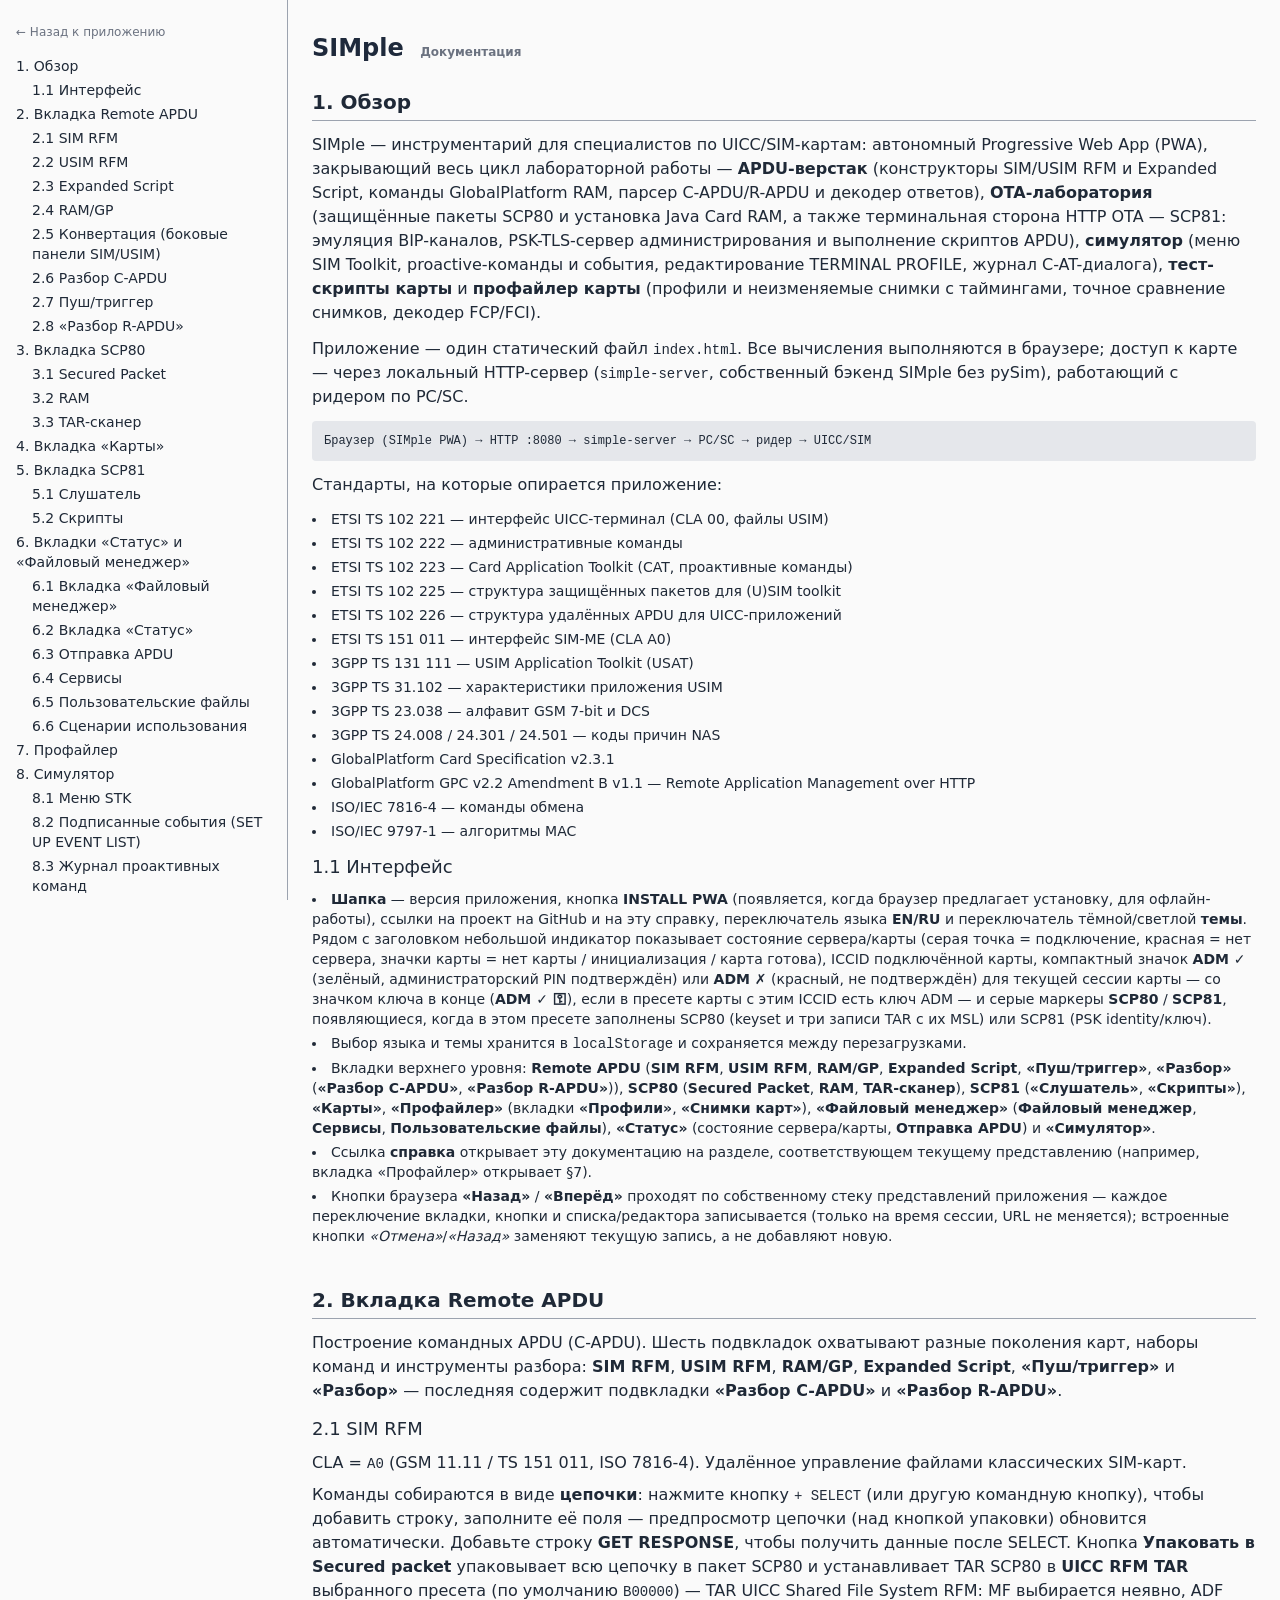
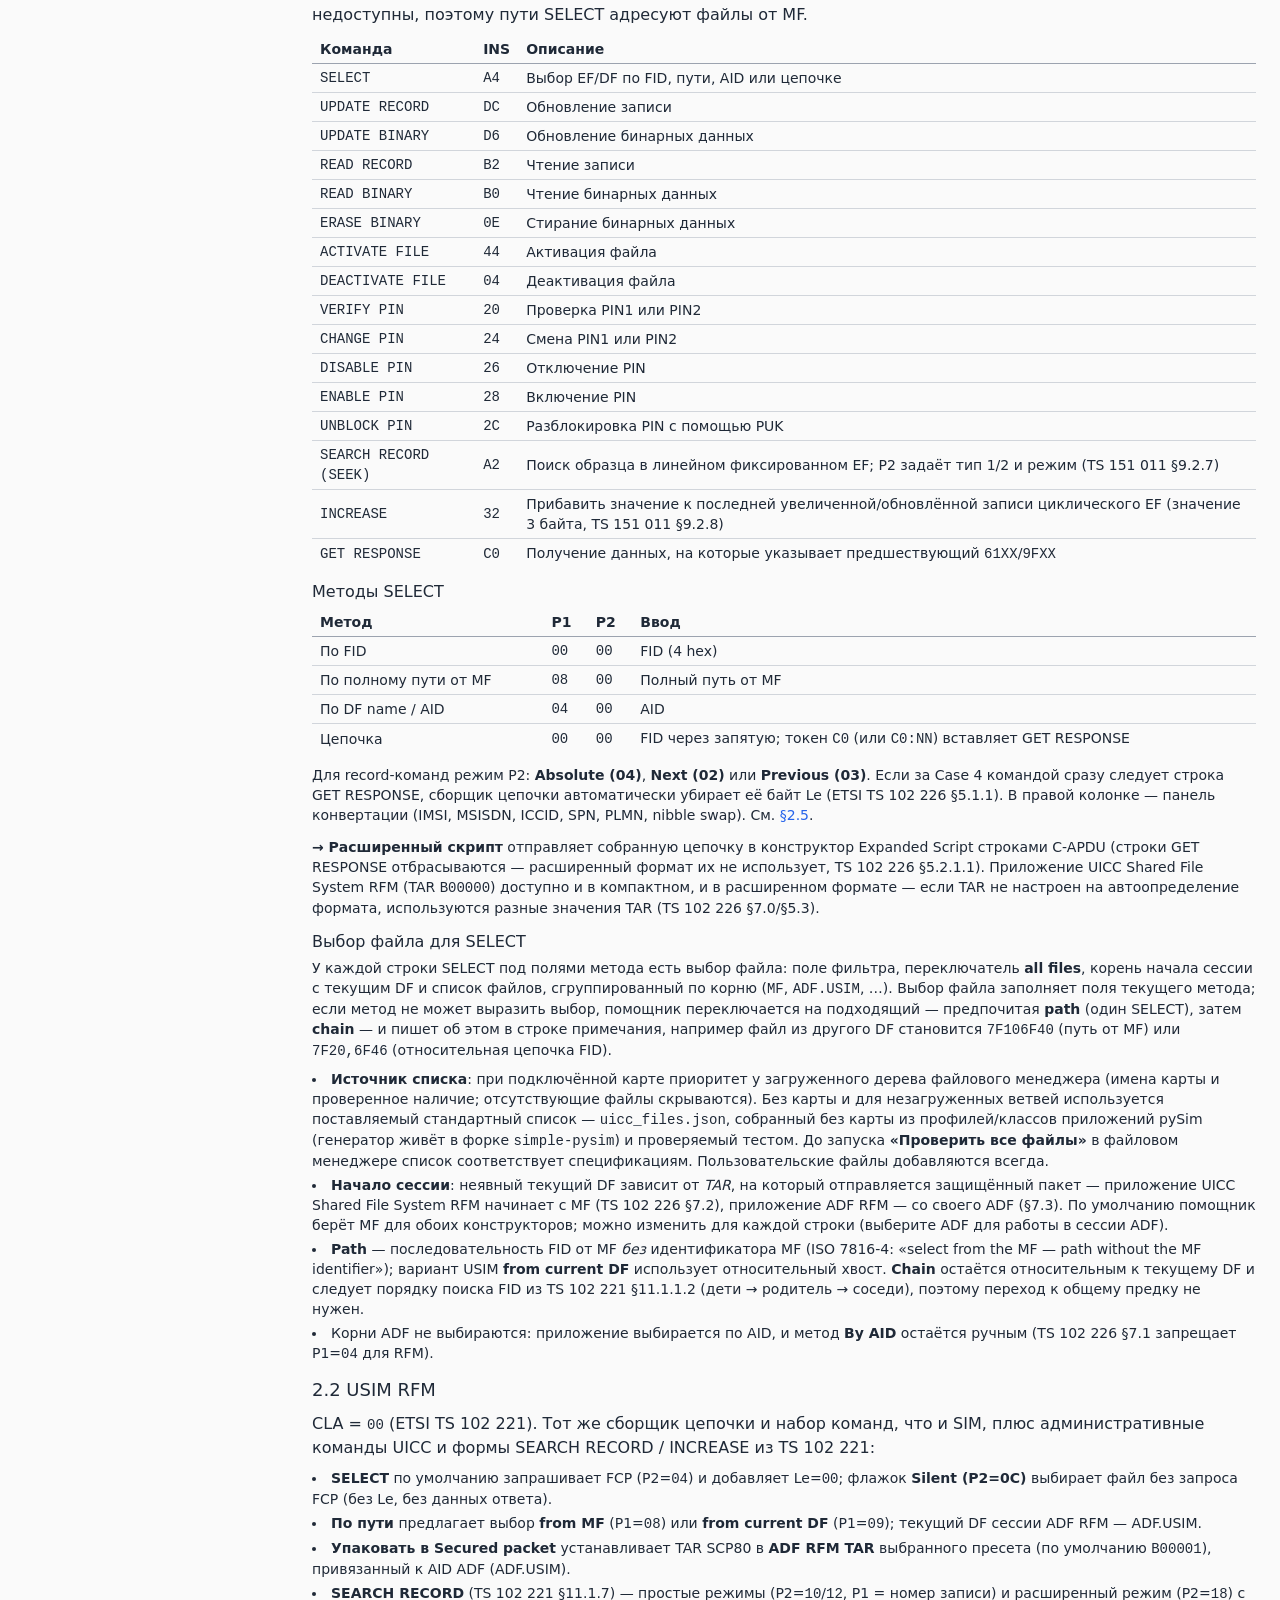
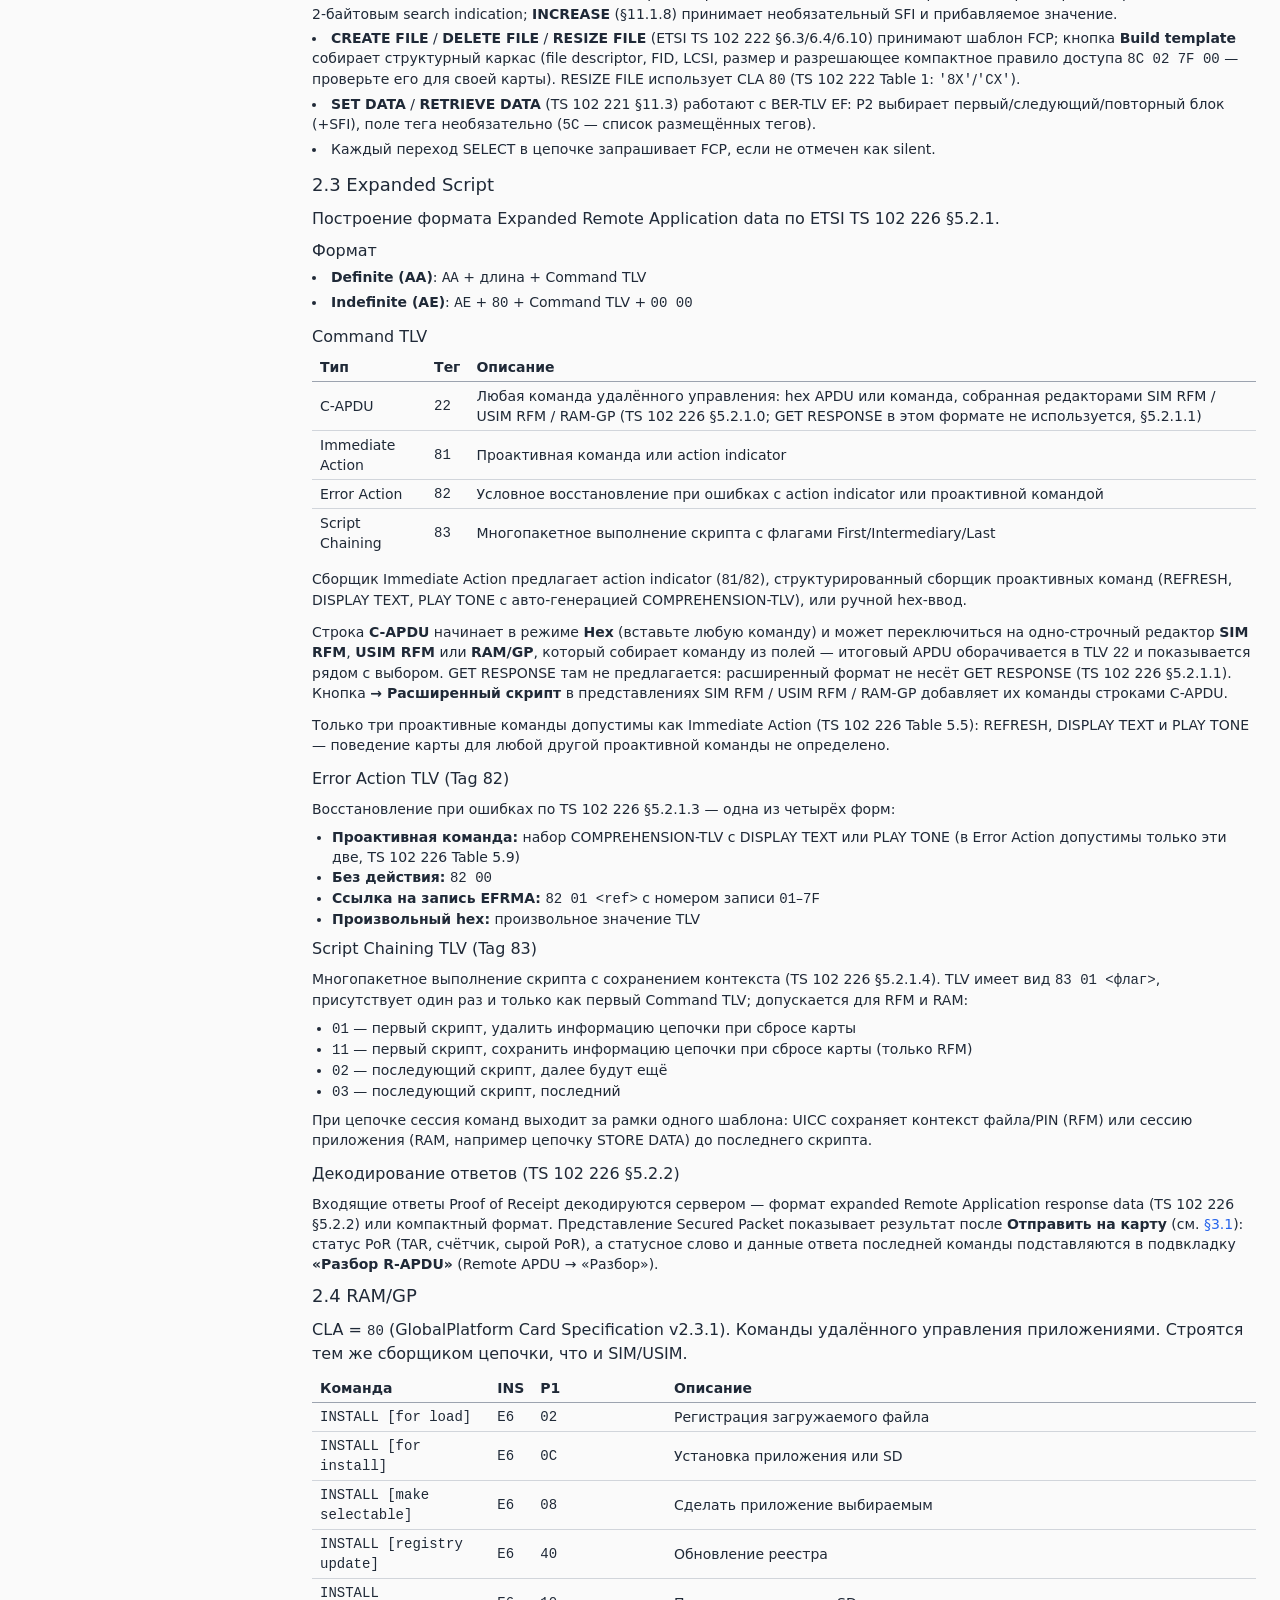
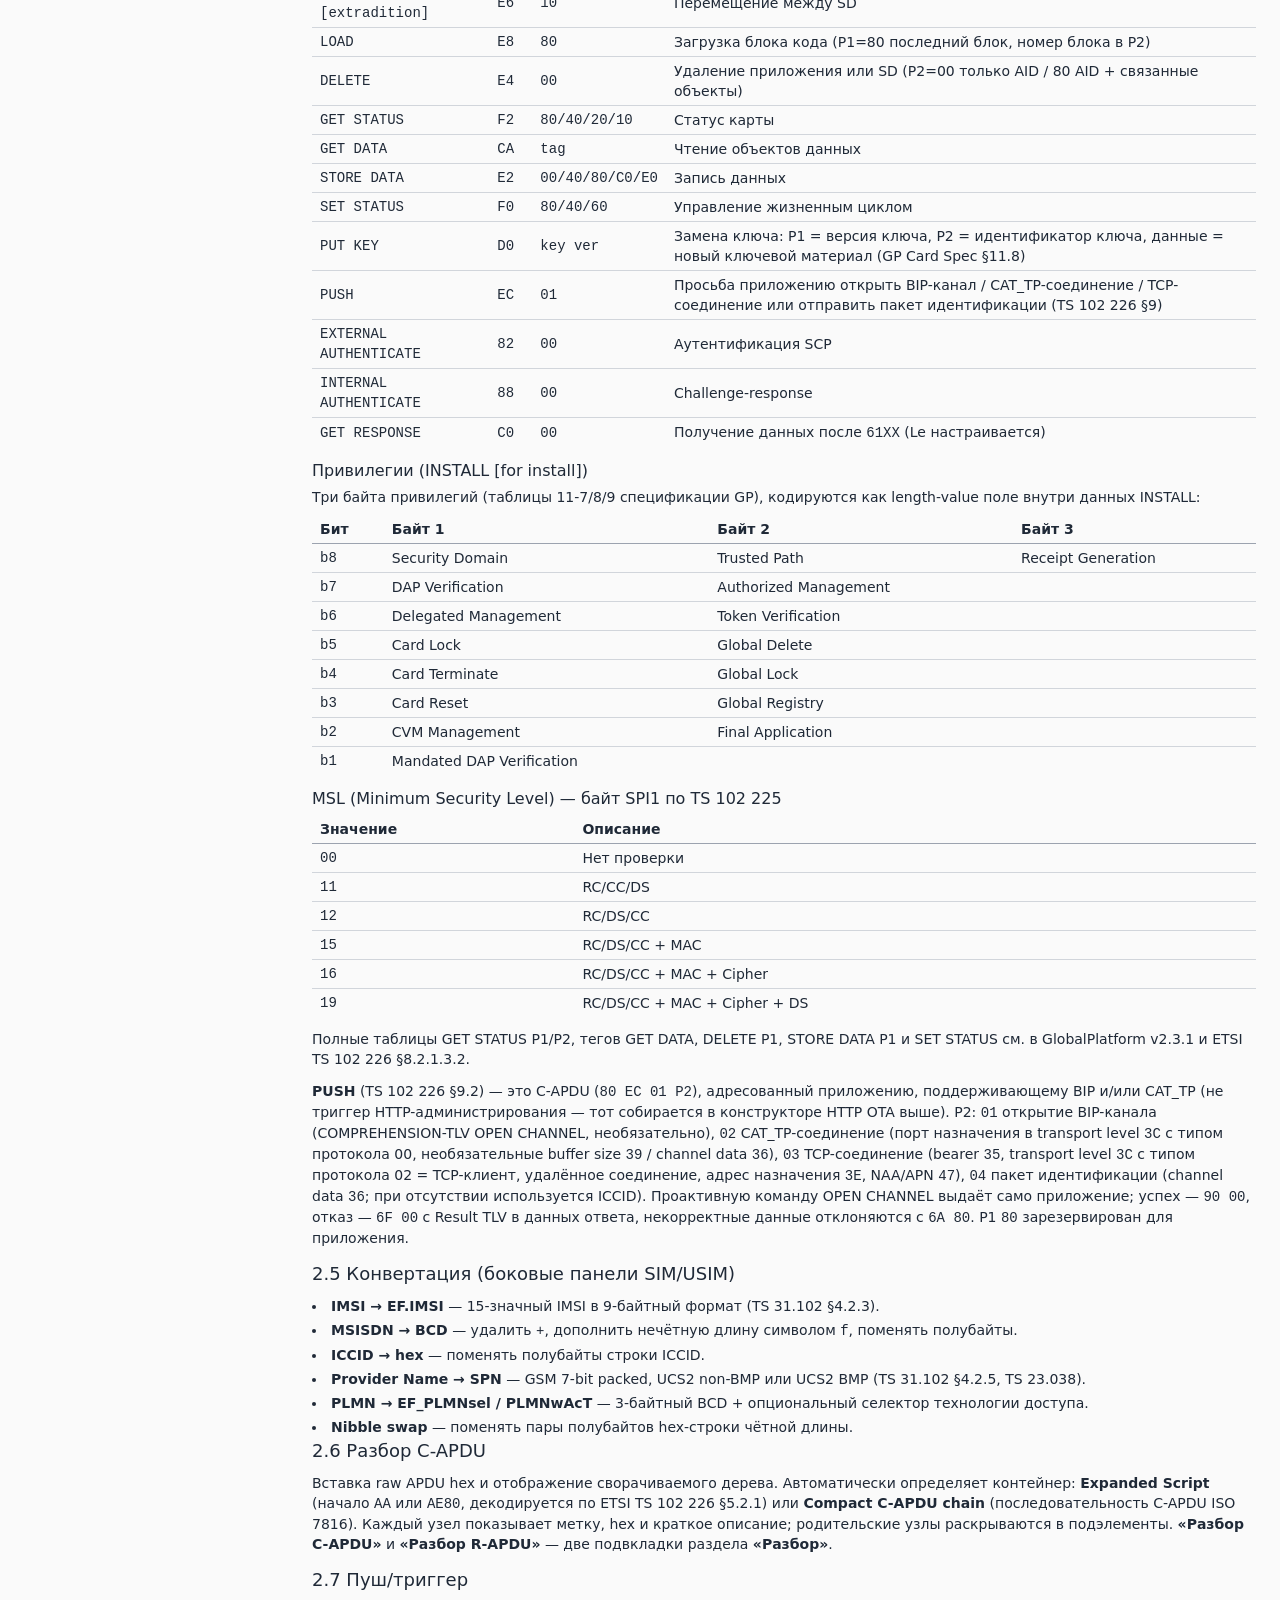
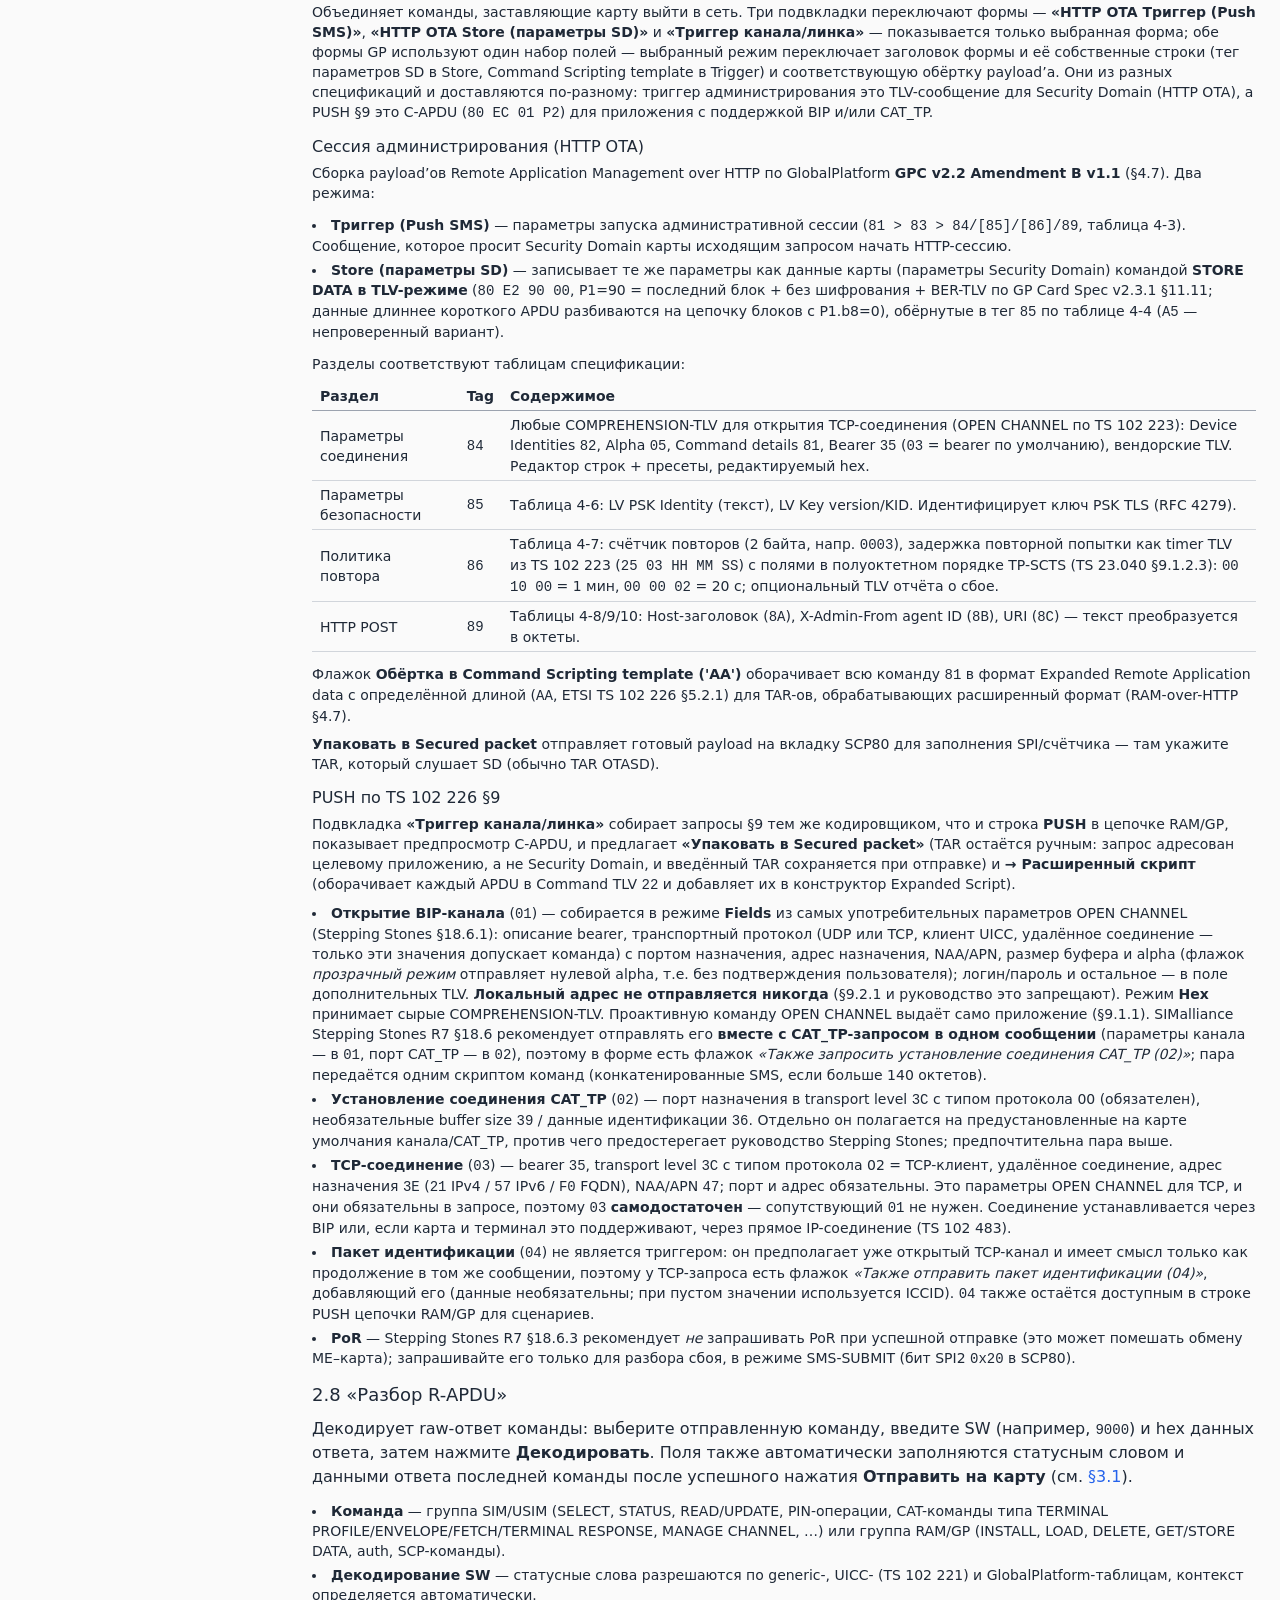
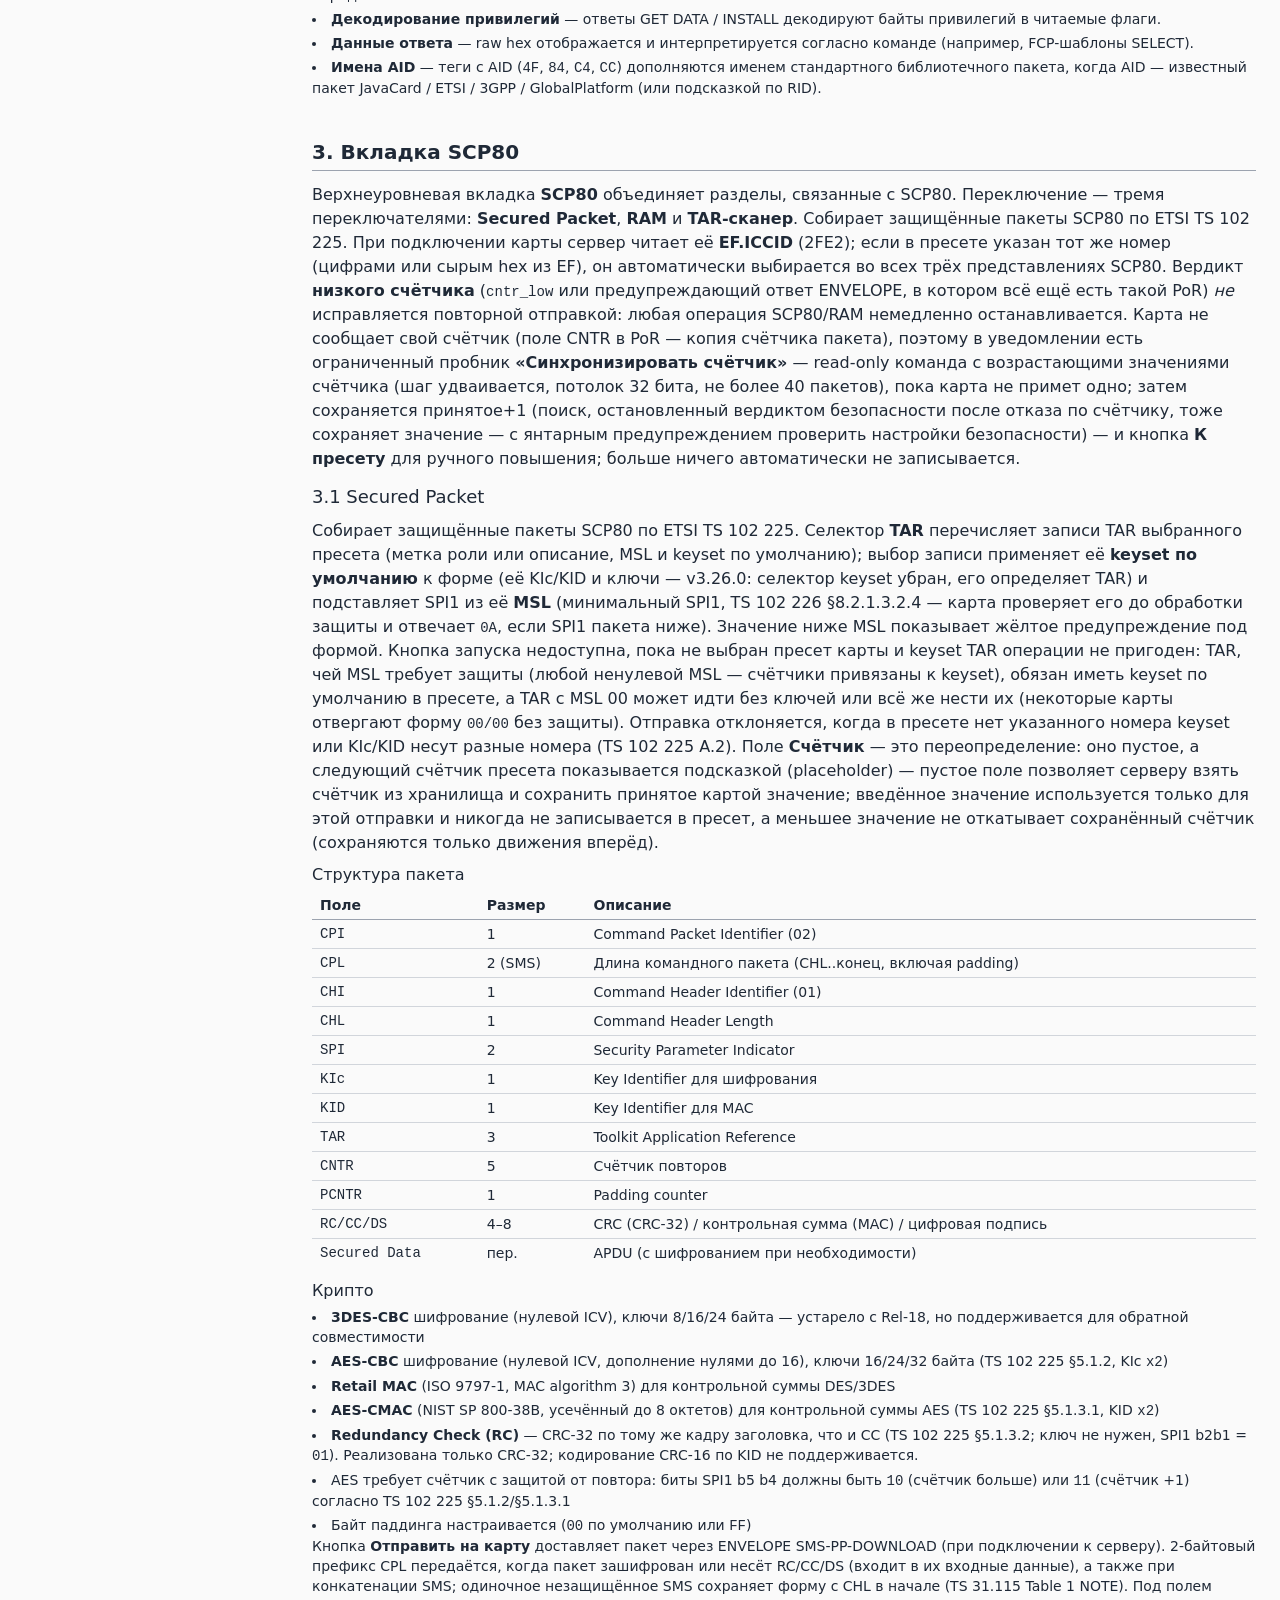
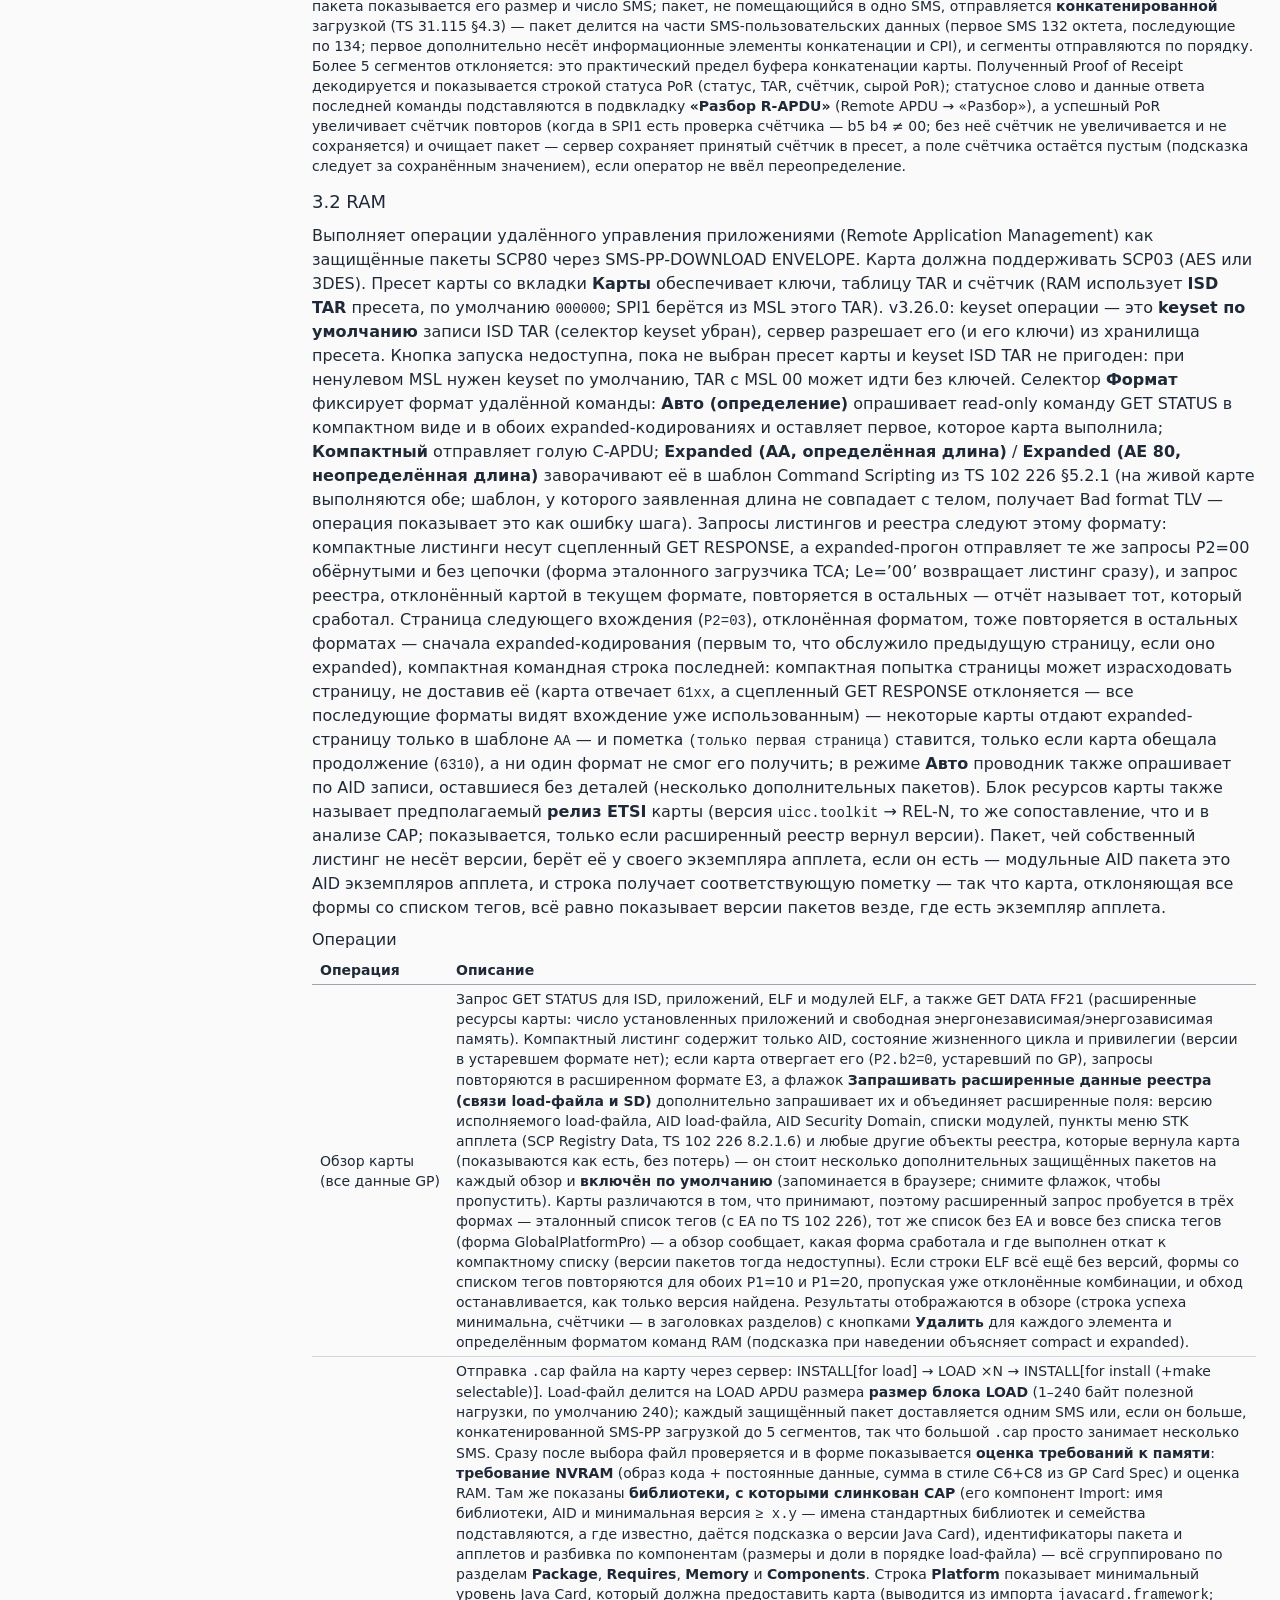
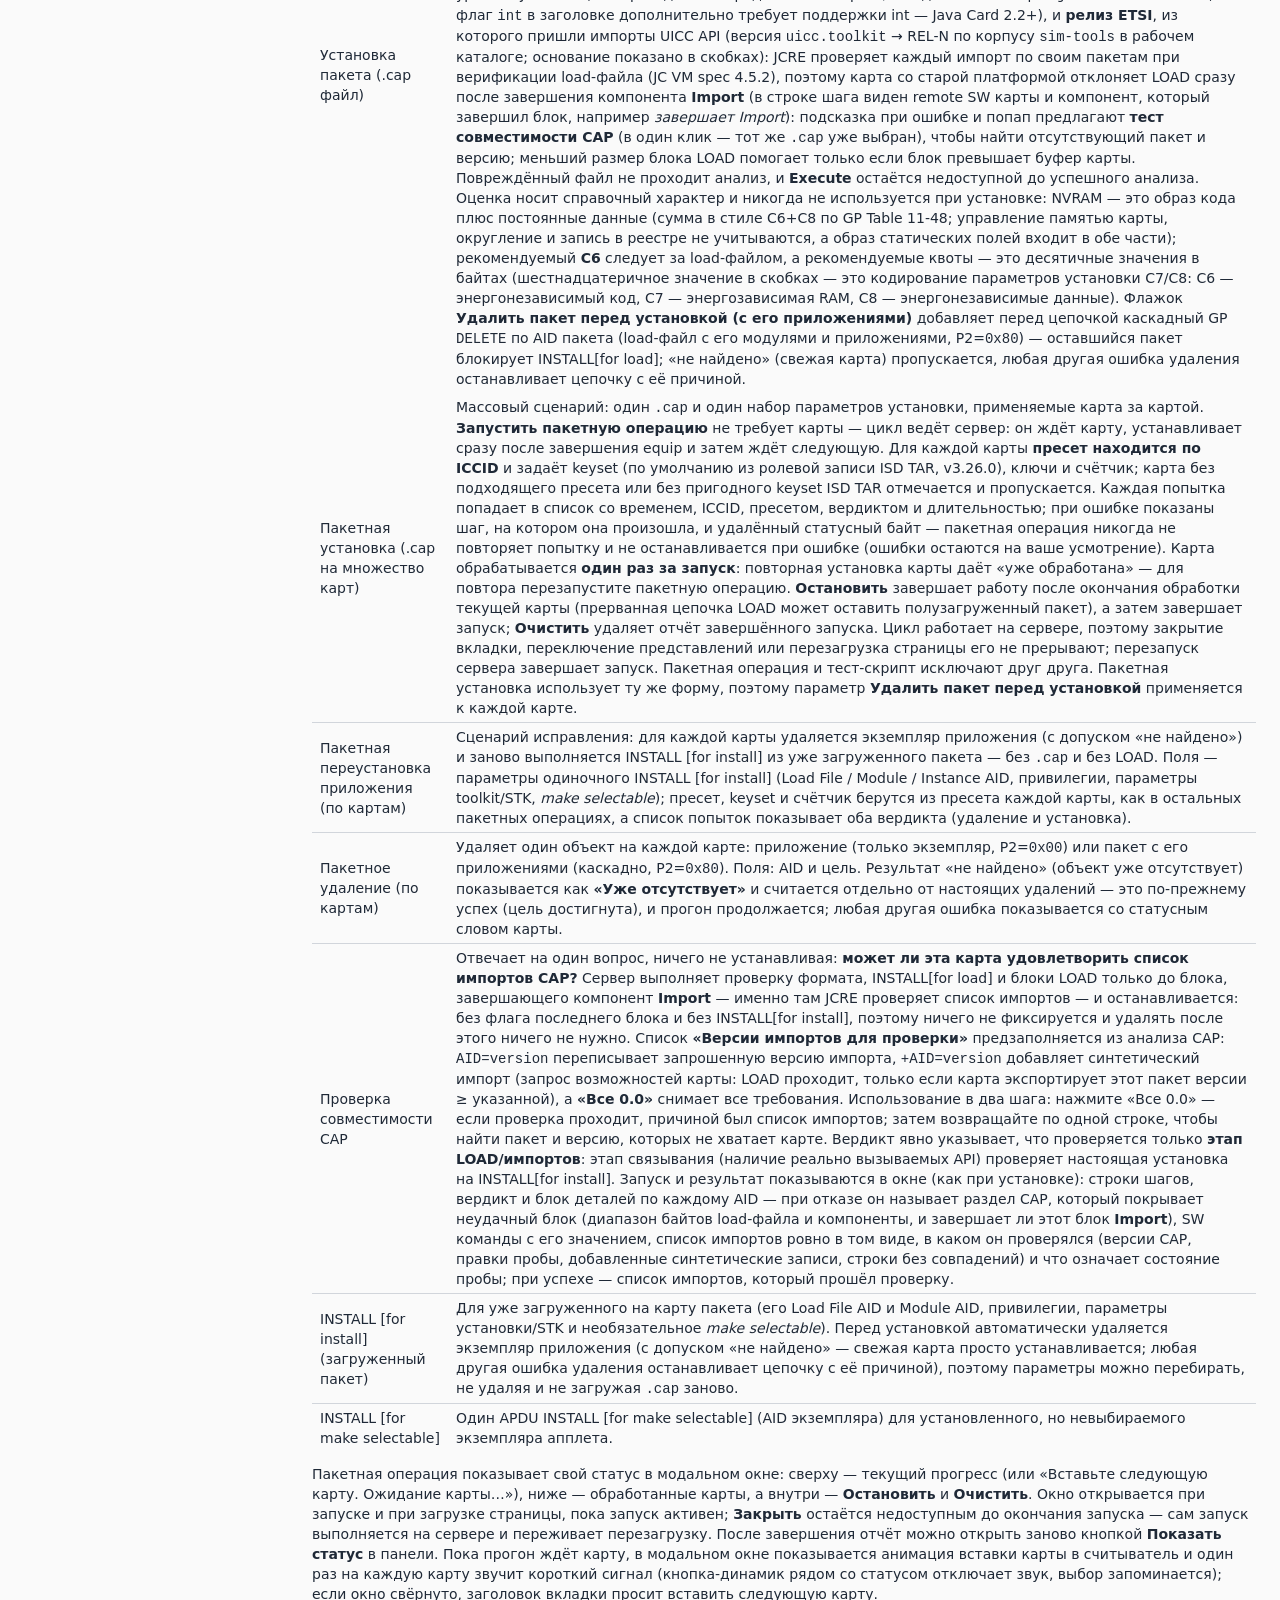
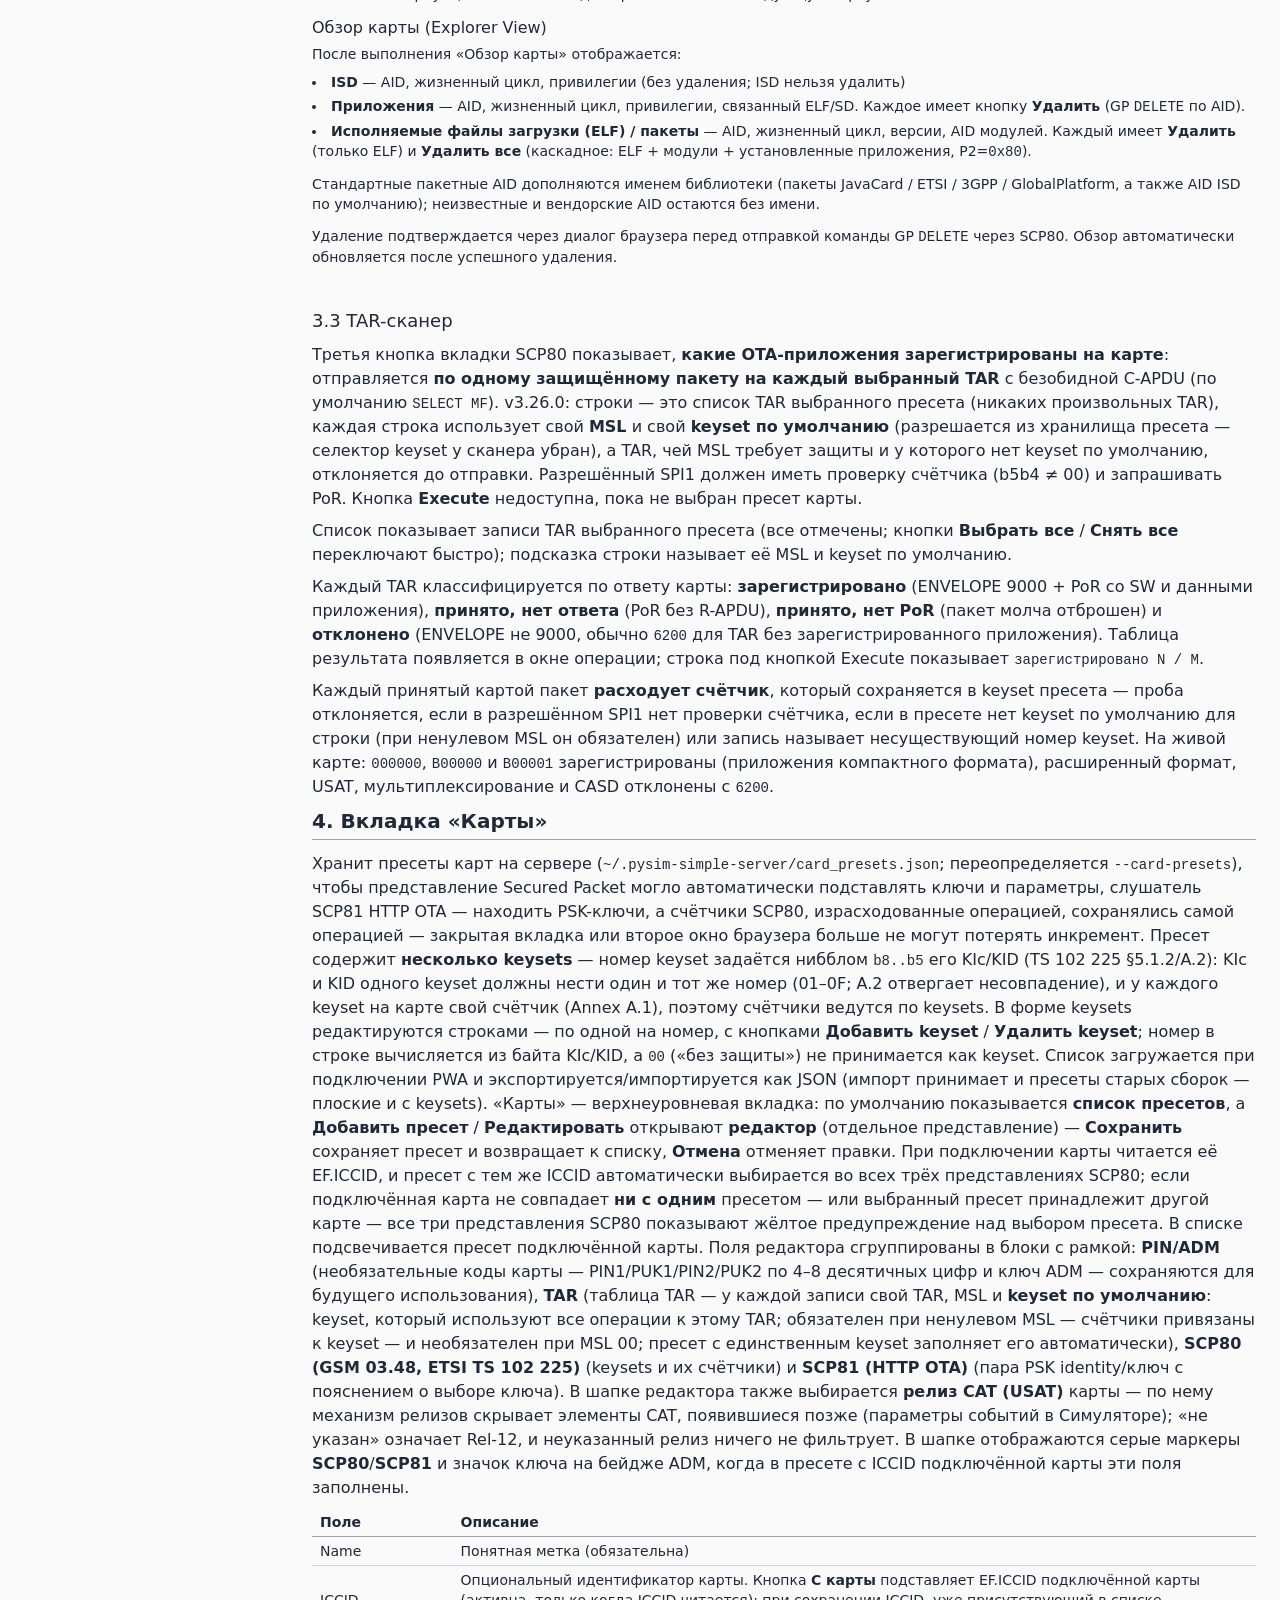
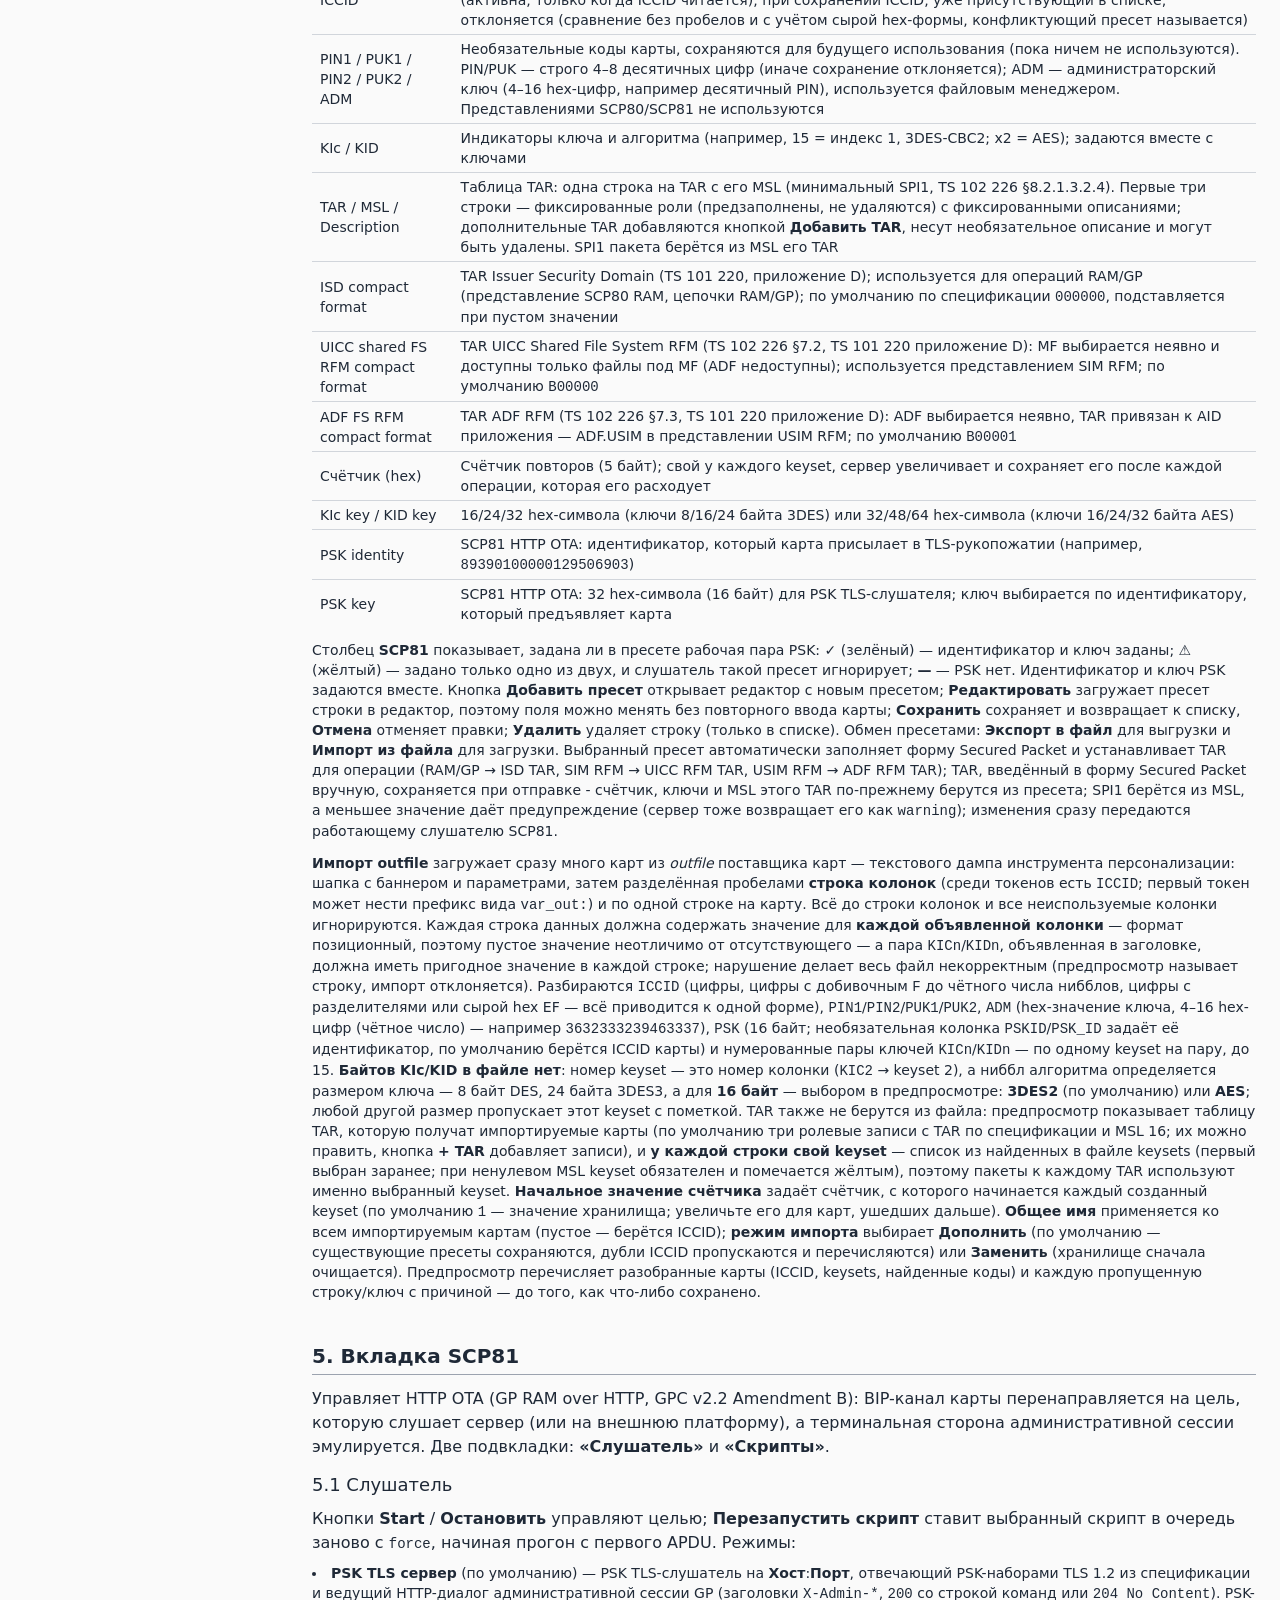
==== commit 1d1a7cb9: "frontend/docs: finish the 4.0.0 cutover in the shipped help and hints The help pages still described" ====
--- a/frontend/help-ru.html
+++ b/frontend/help-ru.html
@@ -20,8 +20,8 @@
 <section class="mb-10">
 	<h2 id="overview" class="text-xl font-semibold mb-3 border-b border-gray-300 dark:border-slate-700 pb-1">1. Обзор</h2>
 	<p class="mb-3">SIMple — инструментарий для специалистов по UICC/SIM-картам: автономный Progressive Web App (PWA), закрывающий весь цикл лабораторной работы &mdash; <strong>APDU-верстак</strong> (конструкторы SIM/USIM RFM и Expanded Script, команды GlobalPlatform RAM, парсер C-APDU/R-APDU и декодер ответов), <strong>OTA-лаборатория</strong> (защищённые пакеты SCP80 и установка Java Card RAM, а также терминальная сторона HTTP OTA &mdash; SCP81: эмуляция BIP-каналов, PSK-TLS-сервер администрирования и выполнение скриптов APDU), <strong>симулятор</strong> (меню SIM Toolkit, proactive-команды и события, редактирование TERMINAL PROFILE, журнал C-AT-диалога), <strong>тест-скрипты карты</strong> и <strong>профайлер карты</strong> (профили и неизменяемые снимки с таймингами, точное сравнение снимков, декодер FCP/FCI).</p>
-	<p class="mb-3">Приложение — один статический файл <code class="font-mono text-sm">index.html</code>. Все вычисления выполняются в браузере; доступ к карте — через локальный HTTP-сервер (<code class="font-mono text-sm">pysim-simple-server</code>), оборачивающий библиотеку <a href="https://osmocom.org/projects/pysim" class="text-blue-600 dark:text-blue-400 hover:underline">pySim</a>.</p>
-	<pre class="font-mono text-xs bg-gray-100 dark:bg-slate-800 rounded p-3 mb-3">Браузер (SIMple PWA) &rarr; HTTP :8080 &rarr; pysim-simple-server &rarr; pySim &rarr; PC/SC &rarr; ридер &rarr; UICC/SIM</pre>
+	<p class="mb-3">Приложение — один статический файл <code class="font-mono text-sm">index.html</code>. Все вычисления выполняются в браузере; доступ к карте — через локальный HTTP-сервер (<code class="font-mono text-sm">simple-server</code>, собственный бэкенд SIMple без pySim), работающий с ридером по PC/SC.</p>
+	<pre class="font-mono text-xs bg-gray-100 dark:bg-slate-800 rounded p-3 mb-3">Браузер (SIMple PWA) &rarr; HTTP :8080 &rarr; simple-server &rarr; PC/SC &rarr; ридер &rarr; UICC/SIM</pre>
 	<p class="mb-3">Стандарты, на которые опирается приложение:</p>
 	<ul class="list-disc list-inside text-sm space-y-1 mb-3">
 		<li>ETSI TS 102 221 — интерфейс UICC-терминал (CLA 00, файлы USIM)</li>
@@ -99,7 +99,7 @@
 	<h4 id="rfm-file-picker" class="font-medium mb-1">Выбор файла для SELECT</h4>
 	<p class="text-sm mb-2">У каждой строки SELECT под полями метода есть выбор файла: поле фильтра, переключатель <strong>all files</strong>, корень начала сессии с текущим DF и список файлов, сгруппированный по корню (<code class="font-mono text-sm">MF</code>, <code class="font-mono text-sm">ADF.USIM</code>, &hellip;). Выбор файла заполняет поля текущего метода; если метод не может выразить выбор, помощник переключается на подходящий &mdash; предпочитая <strong>path</strong> (один SELECT), затем <strong>chain</strong> &mdash; и пишет об этом в строке примечания, например файл из другого DF становится <code class="font-mono text-sm">7F106F40</code> (путь от MF) или <code class="font-mono text-sm">7F20,6F46</code> (относительная цепочка FID).</p>
 	<ul class="list-disc list-inside text-sm space-y-1 mb-3">
-		<li><strong>Источник списка</strong>: при подключённой карте приоритет у загруженного дерева файлового менеджера (имена карты и проверенное наличие; отсутствующие файлы скрываются). Без карты и для незагруженных ветвей используется поставляемый стандартный список &mdash; <code class="font-mono text-sm">uicc_files.json</code>, собранный из профилей/классов приложений pySim скриптом <code class="font-mono text-sm">pysim_simple_server/uicc_files.py</code> и проверяемый тестом. До запуска <strong>&laquo;Проверить все файлы&raquo;</strong> в файловом менеджере список соответствует спецификациям. Пользовательские файлы добавляются всегда.</li>
+		<li><strong>Источник списка</strong>: при подключённой карте приоритет у загруженного дерева файлового менеджера (имена карты и проверенное наличие; отсутствующие файлы скрываются). Без карты и для незагруженных ветвей используется поставляемый стандартный список &mdash; <code class="font-mono text-sm">uicc_files.json</code>, собранный без карты из профилей/классов приложений pySim (генератор живёт в форке <code class="font-mono text-sm">simple-pysim</code>) и проверяемый тестом. До запуска <strong>&laquo;Проверить все файлы&raquo;</strong> в файловом менеджере список соответствует спецификациям. Пользовательские файлы добавляются всегда.</li>
 		<li><strong>Начало сессии</strong>: неявный текущий DF зависит от <em>TAR</em>, на который отправляется защищённый пакет &mdash; приложение UICC Shared File System RFM начинает с MF (TS 102 226 &sect;7.2), приложение ADF RFM &mdash; со своего ADF (&sect;7.3). По умолчанию помощник берёт MF для обоих конструкторов; можно изменить для каждой строки (выберите ADF для работы в сессии ADF).</li>
 		<li><strong>Path</strong> &mdash; последовательность FID от MF <em>без</em> идентификатора MF (ISO 7816-4: &laquo;select from the MF &mdash; path without the MF identifier&raquo;); вариант USIM <strong>from current DF</strong> использует относительный хвост. <strong>Chain</strong> остаётся относительным к текущему DF и следует порядку поиска FID из TS 102 221 &sect;11.1.1.2 (дети &rarr; родитель &rarr; соседи), поэтому переход к общему предку не нужен.</li>
 		<li>Корни ADF не выбираются: приложение выбирается по AID, и метод <strong>By AID</strong> остаётся ручным (TS 102 226 &sect;7.1 запрещает P1=<code class="font-mono text-sm">04</code> для RFM).</li>
@@ -308,11 +308,11 @@
 		<li><strong>AES-CBC</strong> шифрование (нулевой ICV, дополнение нулями до 16), ключи 16/24/32 байта (TS 102 225 &sect;5.1.2, KIc <code class="font-mono text-sm">x2</code>)</li>
 		<li><strong>Retail MAC</strong> (ISO 9797-1, MAC algorithm 3) для контрольной суммы DES/3DES</li>
 		<li><strong>AES-CMAC</strong> (NIST SP 800-38B, усечённый до 8 октетов) для контрольной суммы AES (TS 102 225 &sect;5.1.3.1, KID <code class="font-mono text-sm">x2</code>)</li>
-		<li><strong>Redundancy Check (RC)</strong> &mdash; CRC-32 по тому же кадру заголовка, что и CC (TS 102 225 &sect;5.1.3.2; ключ не нужен, SPI1 b2b1 = <code class="font-mono text-sm">01</code>). Реализована только CRC-32 (как в pySim); кодирование CRC-16 по KID не поддерживается.</li>
+		<li><strong>Redundancy Check (RC)</strong> &mdash; CRC-32 по тому же кадру заголовка, что и CC (TS 102 225 &sect;5.1.3.2; ключ не нужен, SPI1 b2b1 = <code class="font-mono text-sm">01</code>). Реализована только CRC-32; кодирование CRC-16 по KID не поддерживается.</li>
 		<li>AES требует счётчик с защитой от повтора: биты SPI1 b5&nbsp;b4 должны быть <code class="font-mono text-sm">10</code> (счётчик больше) или <code class="font-mono text-sm">11</code> (счётчик +1) согласно TS 102 225 &sect;5.1.2/&sect;5.1.3.1</li>
 		<li>Байт паддинга настраивается (<code class="font-mono text-sm">00</code> по умолчанию или <code class="font-mono text-sm">FF</code>)</li>
 	</ul>
-	<p class="text-sm mb-3">Кнопка <strong>Отправить на карту</strong> доставляет пакет через ENVELOPE SMS-PP-DOWNLOAD (при подключении к серверу). 2-байтовый префикс CPL передаётся, когда пакет зашифрован или несёт RC/CC/DS (входит в их входные данные), а также при конкатенации SMS; одиночное незащищённое SMS сохраняет форму pySim, начинающуюся с CHL (TS 31.115 Table 1 NOTE). Под полем пакета показывается его размер и число SMS; пакет, не помещающийся в одно SMS, отправляется <strong>конкатенированной</strong> загрузкой (TS 31.115 &sect;4.3) &mdash; пакет делится на части SMS-пользовательских данных (первое SMS 132 октета, последующие по 134; первое дополнительно несёт информационные элементы конкатенации и CPI), и сегменты отправляются по порядку. Более 5 сегментов отклоняется: это практический предел буфера конкатенации карты. Полученный Proof of Receipt декодируется и показывается строкой статуса PoR (статус, TAR, счётчик, сырой PoR); статусное слово и данные ответа последней команды подставляются в подвкладку <strong>&laquo;Разбор R-APDU&raquo;</strong> (Remote APDU &rarr; &laquo;Разбор&raquo;), а успешный PoR увеличивает счётчик повторов (когда в SPI1 есть проверка счётчика &mdash; b5 b4 &ne; 00; без неё счётчик не увеличивается и не сохраняется) и очищает пакет &mdash; сервер сохраняет принятый счётчик в пресет, а поле счётчика остаётся пустым (подсказка следует за сохранённым значением), если оператор не ввёл переопределение.</p>
+	<p class="text-sm mb-3">Кнопка <strong>Отправить на карту</strong> доставляет пакет через ENVELOPE SMS-PP-DOWNLOAD (при подключении к серверу). 2-байтовый префикс CPL передаётся, когда пакет зашифрован или несёт RC/CC/DS (входит в их входные данные), а также при конкатенации SMS; одиночное незащищённое SMS сохраняет форму с CHL в начале (TS 31.115 Table 1 NOTE). Под полем пакета показывается его размер и число SMS; пакет, не помещающийся в одно SMS, отправляется <strong>конкатенированной</strong> загрузкой (TS 31.115 &sect;4.3) &mdash; пакет делится на части SMS-пользовательских данных (первое SMS 132 октета, последующие по 134; первое дополнительно несёт информационные элементы конкатенации и CPI), и сегменты отправляются по порядку. Более 5 сегментов отклоняется: это практический предел буфера конкатенации карты. Полученный Proof of Receipt декодируется и показывается строкой статуса PoR (статус, TAR, счётчик, сырой PoR); статусное слово и данные ответа последней команды подставляются в подвкладку <strong>&laquo;Разбор R-APDU&raquo;</strong> (Remote APDU &rarr; &laquo;Разбор&raquo;), а успешный PoR увеличивает счётчик повторов (когда в SPI1 есть проверка счётчика &mdash; b5 b4 &ne; 00; без неё счётчик не увеличивается и не сохраняется) и очищает пакет &mdash; сервер сохраняет принятый счётчик в пресет, а поле счётчика остаётся пустым (подсказка следует за сохранённым значением), если оператор не ввёл переопределение.</p>
 
 	<h3 id="ram" class="text-lg font-medium mb-2">3.2 RAM</h3>
 	<p class="mb-2">Выполняет операции удалённого управления приложениями (Remote Application Management) как защищённые пакеты SCP80 через SMS-PP-DOWNLOAD ENVELOPE. Карта должна поддерживать SCP03 (AES или 3DES). Пресет карты со вкладки <strong>Карты</strong> обеспечивает ключи, таблицу TAR и счётчик (RAM использует <strong>ISD TAR</strong> пресета, по умолчанию <code class="font-mono text-sm">000000</code>; SPI1 берётся из MSL этого TAR). v3.26.0: keyset операции — это <strong>keyset по умолчанию</strong> записи ISD TAR (селектор keyset убран), сервер разрешает его (и его ключи) из хранилища пресета. Кнопка запуска недоступна, пока не выбран пресет карты и keyset ISD TAR не пригоден: при ненулевом MSL нужен keyset по умолчанию, TAR с MSL 00 может идти без ключей. Селектор <strong>Формат</strong> фиксирует формат удалённой команды: <strong>Авто (определение)</strong> опрашивает read-only команду GET STATUS в компактном виде и в обоих expanded-кодированиях и оставляет первое, которое карта выполнила; <strong>Компактный</strong> отправляет голую C-APDU; <strong>Expanded (AA, определённая длина)</strong> / <strong>Expanded (AE 80, неопределённая длина)</strong> заворачивают её в шаблон Command Scripting из TS 102 226 &sect;5.2.1 (на живой карте выполняются обе; шаблон, у которого заявленная длина не совпадает с телом, получает Bad format TLV — операция показывает это как ошибку шага). Запросы листингов и реестра следуют этому формату: компактные листинги несут сцепленный GET RESPONSE, а expanded-прогон отправляет те же запросы P2=00 обёрнутыми и без цепочки (форма эталонного загрузчика TCA; Le=&rsquo;00&rsquo; возвращает листинг сразу), и запрос реестра, отклонённый картой в текущем формате, повторяется в остальных — отчёт называет тот, который сработал. Страница следующего вхождения (<code class="font-mono text-sm">P2=03</code>), отклонённая форматом, тоже повторяется в остальных форматах — сначала expanded-кодирования (первым то, что обслужило предыдущую страницу, если оно expanded), компактная командная строка последней: компактная попытка страницы может израсходовать страницу, не доставив её (карта отвечает <code class="font-mono text-sm">61xx</code>, а сцепленный GET RESPONSE отклоняется — все последующие форматы видят вхождение уже использованным) — некоторые карты отдают expanded-страницу только в шаблоне <code class="font-mono text-sm">AA</code> — и пометка <code class="font-mono text-sm">(только первая страница)</code> ставится, только если карта обещала продолжение (<code class="font-mono text-sm">6310</code>), а ни один формат не смог его получить; в режиме <strong>Авто</strong> проводник также опрашивает по AID записи, оставшиеся без деталей (несколько дополнительных пакетов). Блок ресурсов карты также называет предполагаемый <strong>релиз ETSI</strong> карты (версия <code class="font-mono text-sm">uicc.toolkit</code> &rarr; REL-N, то же сопоставление, что и в анализе CAP; показывается, только если расширенный реестр вернул версии). Пакет, чей собственный листинг не несёт версии, берёт её у своего экземпляра апплета, если он есть — модульные AID пакета это AID экземпляров апплета, и строка получает соответствующую пометку — так что карта, отклоняющая все формы со списком тегов, всё равно показывает версии пакетов везде, где есть экземпляр апплета.</p>
@@ -429,7 +429,7 @@
 
 <h3 id="usage-scenarios" class="text-lg font-medium mb-2">6.6 Сценарии использования</h3>
 
-	<h4 id="scenario-a" class="font-medium mb-1">Сценарий A &mdash; Работа с файлами, не входящими в модель pySim (&laquo;Пользовательские файлы&raquo;)</h4>
+	<h4 id="scenario-a" class="font-medium mb-1">Сценарий A &mdash; Работа с файлами, не входящими в стандартный список (&laquo;Пользовательские файлы&raquo;)</h4>
 	<ol class="list-decimal list-inside text-sm space-y-1 mb-3">
 		<li>Получите FID целевого файла (документация вендора или анализ ATR/файловой системы; такие файлы часто отсутствуют в открытых спецификациях).</li>
 		<li>Откройте вкладку <strong>&laquo;Файловый менеджер&raquo;</strong> &rarr; подвкладку <strong>&laquo;Пользовательские файлы&raquo;</strong>.</li>
@@ -478,7 +478,7 @@
 		<li>В каждой строке профиля показаны имя и время создания, а также действия <strong>Проверить карту &lt;ICCID&gt;</strong>, <strong>Проверить снимок карты</strong>, <strong>Редактировать</strong>, <strong>Клонировать</strong>, <strong>Экспорт</strong> (скачать JSON) и <strong>Удалить</strong>. <strong>Клонировать</strong> создаёт копию профиля с именем <em>Копия &lt;профиль&gt;</em> (с суффиксом <code class="font-mono text-sm">(2)</code>, <code class="font-mono text-sm">(3)</code>…, если такое имя уже занято) и открывает копию в редакторе, чтобы изменить имя и содержимое перед сохранением.</li>
 	</ul>
 	<h4 class="font-medium mb-1">Правила файловой системы</h4>
-	<p class="text-sm mb-2">Правила выполняются последовательно. Редактор показывает символьное имя файла pySim (если известно) рядом с путём правила; <strong>Добавить правило</strong> добавляет правило, <strong>Сохранить</strong> сохраняет изменения. Правило файловой системы задаётся:</p>
+	<p class="text-sm mb-2">Правила выполняются последовательно. Редактор показывает символьное стандартное имя файла (если известно) рядом с путём правила; <strong>Добавить правило</strong> добавляет правило, <strong>Сохранить</strong> сохраняет изменения. Правило файловой системы задаётся:</p>
 	<ul class="list-disc list-inside text-sm space-y-1 mb-3">
 		<li><strong>Путь</strong> — начинается с <code class="font-mono text-sm">MF</code> (например, <code class="font-mono text-sm">MF/7F10/6F3A</code>) или с AID ADF (например, <code class="font-mono text-sm">A0000000871002/6F07</code>).</li>
 		<li><strong>Проверка FCP/FCI</strong> — какая часть информации об управлении файлом проверяется: <strong>Только тип файла (FCP)</strong> (существование + тип файла), <strong>Тип файла + размер (FCP)</strong> (добавляются размер файла либо длина/число записей для record-файлов), <strong>Полный FCI</strong> (добавляется побайтовое сравнение сырого ответа SELECT — шаблона FCP <code class="font-mono text-sm">'62'</code> — выявляет изменения FID/AID, жизненного цикла, атрибутов безопасности и проприетарных параметров) или <strong>По объектам данных</strong> — список ожиданий по объектам: каждая строка задаёт объект данных (стандартные теги с именами, включая вложенные <code class="font-mono text-sm">A5/xx</code>/<code class="font-mono text-sm">C6/xx</code>, либо произвольный тег), режим — <em>значение</em> (без <code class="font-mono text-sm">?</code> совпадение по префиксу, <code class="font-mono text-sm">?</code> маскирует полубайт: <code class="font-mono text-sm">8B</code> + <code class="font-mono text-sm">2F06</code> принимает любую запись <code class="font-mono text-sm">EF.ARR</code> с таким FID, <code class="font-mono text-sm">2F06??</code> — 3-байтовую форму), <em>присутствует</em> (объект обязан быть) или <em>отсутствует</em> (его быть не должно) — и для значений hex для сравнения. Проверяются только перечисленные объекты; <strong>Лишние объекты данных: игнорировать/не допускать</strong> дополнительно запрещает всё неперечисленное (без учёта порядка, в отличие от побайтового режима); указание шаблона принимает его дочерние объекты, а указание дочернего объекта — родителя, неперечисленный же соседний объект по-прежнему не проходит. Профили, созданные с этим режимом с карты или из снимка, заполняются объектами записанного FCI, а переключение правила в этот режим заполняет их из его записанного FCI (поле сырого FCI принадлежит режиму <strong>Exact FCI</strong> &mdash; этот режим никогда не сравнивает сырые байты); правило с записанным FCI и пустым списком можно заполнить заново (<em>заполнить из записанного FCI</em>), а правило без FCI начинается с пустого списка для ручных строк.</li>
@@ -560,7 +560,7 @@
 	<p class="text-sm mb-3">Рядом с кнопками симуляции компактная панель <strong>&laquo;Сетевое состояние&raquo;</strong> показывает, что сейчас хранит карта и что было сэмулировано последним. В заголовке — <strong>сэмулированное состояние сервиса</strong>: <em>Не определено</em>, пока его не задаст сценарий или событие Location status, затем <em>Обычный сервис</em> (зелёный), <em>Ограниченный сервис</em> (жёлтый) или <em>Нет сервиса</em> (красный), с красной пометкой <em>PLMN не разрешён</em>, если location-файлы или EF.FPLMN указывают на отказ регистрации — плюс текущее <strong>местоположение</strong>: PLMN, страна и оператор (из необязательного мирового списка MCC/MNC, если он загружен), LAI/RAI/TAI и <strong>класс роуминга</strong> (<em>Домашняя сеть</em>, если PLMN совпадает с HPLMN; <em>Эквивалентная домашней</em>, если он есть в EF.EHPLMN; иначе <em>Гостевая (роуминг)</em>). Ниже — по одной компактной строке на контролируемый файл (IMSI, EHPLMN, SPDI, HPLMNwAcT, LOCI, PSLOCI, EPSLOCI, EPSNSC, CBMI, CBMIR, SMSstatus, FPLMN) с декодированной сводкой и признаком последнего обновления (<code class="font-mono text-sm">init</code>, <code class="font-mono text-sm">write</code>, <code class="font-mono text-sm">read</code>, <code class="font-mono text-sm">refresh</code>); при наведении — все декодированные поля; длинные списки PLMN сокращаются (EF.HPLMNwAcT показывает только первую сеть и пометку <code class="font-mono text-sm">… +N</code>, а технологии доступа — в подсказке). Панель читает файлы один раз при подключении карты (только если ICCID читается), обновляет их на месте по записанным симулятором байтам, перечитывает EF.IMSI после каждого сценария и события Location status (мульти-IMSI апплеты) и никогда не опрашивает карту — кнопка <strong>&laquo;Обновить&raquo;</strong> перечитывает все файлы по требованию.</p>
 
 	<h3 id="esim" class="text-lg font-medium mb-2">8.8 eSIM / LPA (локальные операции)</h3>
-	<p class="text-sm mb-2">Для eUICC (SGP.22/SGP.32) подвкладка <strong>&laquo;eSIM&raquo;</strong> читает чип и управляет установленными профилями через локальный интерфейс ES10 (через pySim, без обращения к SM-DP+):</p>
+	<p class="text-sm mb-2">Для eUICC (SGP.22/SGP.32) подвкладка <strong>&laquo;eSIM&raquo;</strong> читает чип и управляет установленными профилями через локальный интерфейс ES10 (собственная реализация ES10 сервера, без обращения к SM-DP+):</p>
 	<ul class="list-disc list-inside text-sm space-y-1 mb-3">
 		<li><strong>Чип</strong> — EID, EUICCInfo1/2 со всеми декодированными полями (версия профиля, SVN, прошивка, расширенные ресурсы карты — число установленных приложений и свободная энергонезависимая/энергозависимая память —, битовые списки возможностей UICC и RSP, идентификаторы CI PKI, категория, запрещённые PPR, версия PP, номер аккредитации SS, данные сертификации), настроенные адреса SM-DP+ по умолчанию / корневого DS и <strong>таблица авторизации правил</strong> (ES10b GetRat: идентификаторы PPR, разрешённые операторы, флаг согласия). Неизвестные TLV сохраняются как сырой hex. Поля сгруппированы в блоки — EID, EUICCInfo1, адреса и таблица авторизации правил слева, более крупный EUICCInfo2 в правом блоке (на узких экранах — одна колонка); короткие поля в блоке EUICCInfo2 располагаются в две колонки, длинные значения занимают всю ширину.</li>
 		<li><strong>Профили</strong> — все профили с состоянием (включён/отключён), ником, оператором, именем, ICCID, ISD-P AID, классом, владельцем и типом значка; в заголовке карточки показываются оператор, а затем ник (или имя профиля). Сам значок показывается в натуральную величину рядом с метаданными, а строка <strong>Icon</strong> содержит его тип и размер данных в байтах. Кнопки <strong>&laquo;Включить&raquo;</strong>/<strong>&laquo;Отключить&raquo;</strong> переключают профиль; карта обычно сначала отправляет REFRESH (виден в журнале проактивных команд) — терминальный ответ завершает переключение, после чего сессия карты переинициализируется как при equip: ICCID, сетевое состояние и все кэшированные данные перечитываются, а запрошенное состояние проверяется по перечитанному списку профилей.</li>
@@ -593,45 +593,43 @@
 	<p class="text-sm mb-2">Строка статуса показывает активный режим, занятый адрес, владельца сессии и открытые каналы; блок <strong>Каналы</strong> перечисляет счётчики байт по каналам, а <strong>Журнал BIP</strong> записывает каждое событие open / send / receive / close с hex-превью (те же события, что показывает вкладка SCP81). CAT_TP через UDP не реализован.</p>
 
 	<h2 id="server" class="text-xl font-semibold mb-3 border-b border-gray-300 dark:border-slate-700 pb-1">9. Установка сервера</h2>
-	<p class="mb-3">Для работы с картой (вкладка &laquo;Статус&raquo;, &laquo;Симулятор&raquo;, доставка OTA) нужен локальный сервер PWA — pysim-независимый <code class="font-mono text-sm">simple_server</code> (<code class="font-mono text-sm">simple-server</code>): небольшой HTTP-сервер, работающий с ридером через PC/SC (последовательный ридер — с <code class="font-mono text-sm">-d</code>) и раздающий сам PWA (откройте <code class="font-mono text-sm">http://127.0.0.1:8080</code>).</p>
-	<p class="text-sm mb-3"><strong>Фаза разработки (Phase 3d-2):</strong> PWA работает через API этого сервера, но поставляемые скрипты <code class="font-mono text-sm">start</code>/<code class="font-mono text-sm">setup</code> и фрагмент установки ниже пока запускают устаревший <code class="font-mono text-sm">pysim_simple_server</code>; переход 4.0.0 переключит их на <code class="font-mono text-sm">simple-server</code>.</p>
+	<p class="mb-3">Для работы с картой (вкладка &laquo;Статус&raquo;, &laquo;Симулятор&raquo;, доставка OTA) нужен локальный сервер PWA — pysim-независимый <code class="font-mono text-sm">simple_server</code> (<code class="font-mono text-sm">simple-server</code>): небольшой HTTP-сервер, работающий с ридером через PC/SC и раздающий сам PWA (откройте <code class="font-mono text-sm">http://127.0.0.1:8080</code>).</p>
 
 	<h3 id="prerequisites" class="text-lg font-medium mb-2">9.1 Требования</h3>
 	<ul class="list-disc list-inside text-sm space-y-1 mb-3">
-		<li><strong>Python 3.8+</strong> с <code class="font-mono text-sm">pip</code></li>
+		<li><strong>Python 3.9+</strong> с <code class="font-mono text-sm">pip</code> и поддержкой venv &mdash; для слушателя SCP81 TLS-PSK нужен <strong>Python 3.13+</strong> (PSK-колбэки <code class="font-mono text-sm">ssl</code>).</li>
 		<li><strong>Git</strong></li>
-		<li><strong>Смарт-картридер</strong> (PC/SC или serial/FTDI). Предпочтителен PC/SC; на Linux требуются <code class="font-mono text-sm">pcsc-lite</code> + <code class="font-mono text-sm">ccid</code></li>
-		<li><strong>Только Windows</strong> — используйте <strong>Python 3.10&ndash;3.13</strong> (рекомендуется 3.13): <code class="font-mono text-sm">pyscard</code> (обёртка драйвера PC/SC) поставляет готовые wheels для этих версий. На Python 3.9 / 3.14 pip собирает <code class="font-mono text-sm">pyscard</code> из исходников, для чего требуются Microsoft C++ Build Tools (&laquo;Desktop development with C++&raquo;). Мост SMPP (<code class="font-mono text-sm">smpp.twisted3</code>) на Windows намеренно не устанавливается, поэтому для Python 3.10&ndash;3.13 C++ Build Tools не нужны.</li>
+		<li><strong>Смарт-картридер</strong> &mdash; в 4.x только PC/SC. На Linux требуются <code class="font-mono text-sm">pcsc-lite</code> + <code class="font-mono text-sm">ccid</code>; для сборки <code class="font-mono text-sm">pyscard</code> (Linux-wheels нет) нужны заголовки PC/SC (<code class="font-mono text-sm">libpcsclite-dev</code> / <code class="font-mono text-sm">pcsc-lite-devel</code>).</li>
+		<li><strong>Windows</strong> &mdash; используйте <strong>Python 3.13 (настоятельно рекомендуется)</strong>: для него есть готовый wheel <code class="font-mono text-sm">pyscard</code>; на 3.14 он собирается из исходников и требует MSVC C++ Build Tools.</li>
 	</ul>
 
 	<h3 id="quickstart-linux" class="text-lg font-medium mb-2">9.2 Быстрый старт — Linux / macOS</h3>
 	<pre class="font-mono text-xs bg-gray-100 dark:bg-slate-800 rounded p-3 mb-3">git clone https://github.com/anttro/simple.git
 cd simple
 chmod +x setup.sh start.sh
-./setup.sh          # создаёт .venv, устанавливает pysim + сервер (однократно)
+./setup.sh          # создаёт .venv, устанавливает сервер и зависимости (однократно)
 ./start.sh          # запускает сервер (PWA + API, автоопределение ридера)</pre>
 
 	<h3 id="quickstart-windows" class="text-lg font-medium mb-2">9.3 Быстрый старт — Windows</h3>
 	<pre class="font-mono text-xs bg-gray-100 dark:bg-slate-800 rounded p-3 mb-3">git clone https://github.com/anttro/simple.git
 cd simple
-setup.bat           # создаёт .venv, устанавливает pysim + сервер (однократно)
+setup.bat           # создаёт .venv, устанавливает сервер и зависимости (однократно)
 start.bat           # запускает сервер (PWA + API)</pre>
 
 	<h3 id="helper-scripts" class="text-lg font-medium mb-2">9.4 Вспомогательные скрипты</h3>
 	<table class="w-full text-sm mb-3 border-collapse">
 		<thead><tr class="border-b border-gray-300 dark:border-slate-700"><th class="text-left py-1 px-2">Скрипт</th><th class="text-left py-1 px-2">Назначение</th></tr></thead>
 		<tbody>
-			<tr class="border-b border-gray-200 dark:border-slate-700"><td class="py-1 px-2 font-mono">setup.sh / setup.bat</td><td class="py-1 px-2">Создаёт <code class="font-mono text-sm">.venv/</code>, устанавливает pySim и сервер. Запускается один раз после клонирования.</td></tr>
+			<tr class="border-b border-gray-200 dark:border-slate-700"><td class="py-1 px-2 font-mono">setup.sh / setup.bat</td><td class="py-1 px-2">Создаёт <code class="font-mono text-sm">.venv/</code>, устанавливает сервер и зависимости. Запускается один раз после клонирования.</td></tr>
 			<tr><td class="py-1 px-2 font-mono">start.sh / start.bat</td><td class="py-1 px-2">Запускает сервер из venv (при отсутствии — из глобальной установки).</td></tr>
 		</tbody>
 	</table>
 
 	<h3 id="reader-autodetect" class="text-lg font-medium mb-2">9.5 Автоопределение ридера</h3>
 	<ul class="list-disc list-inside text-sm space-y-1 mb-3">
-		<li><strong>PC/SC (Linux)</strong> — <code class="font-mono text-sm">start.sh</code> передаёт <code class="font-mono text-sm">-p 0</code>, если запущен демон <code class="font-mono text-sm">pcscd</code></li>
-		<li><strong>PC/SC (Windows)</strong> — <code class="font-mono text-sm">start.bat</code> всегда использует <code class="font-mono text-sm">-p 0</code> (PC/SC встроен в Windows)</li>
-		<li><strong>Резерв сервера</strong> — при запуске без аргументов ридера сервер сам опрашивает PC/SC-ридер при старте (3 попытки с интервалом 2&nbsp;с)</li>
-		<li><strong>Serial-ридеры</strong> — запустите сервер вручную с <code class="font-mono text-sm">-d /dev/ttyUSB0</code> (Linux)</li>
+		<li><strong>По умолчанию</strong> &mdash; первый PC/SC-ридер; список ридеров проверяется при старте (без ридера сервер останавливается с понятным сообщением)</li>
+		<li><strong>Именованный ридер</strong> &mdash; <code class="font-mono text-sm">-r ИМЯ</code> / <code class="font-mono text-sm">--reader ИМЯ</code>; без аргумента берётся первый</li>
+		<li><strong>Serial-ридеры</strong> &mdash; не поддерживаются в 4.x (только PC/SC); serial-транспорт 3.x (<code class="font-mono text-sm">-d</code>) остался в форке <code class="font-mono text-sm">simple-pysim</code></li>
 	</ul>
 	<p class="text-sm mb-3">Если карта отсутствует, вкладка &laquo;Статус&raquo; показывает &laquo;Карта не обнаружена. Вставьте карту и нажмите Подключить карту&raquo;. Вставьте карту — сервер инициализирует её автоматически (auto-equip включён по умолчанию) — либо нажмите <strong>Equip card</strong>. Сам сервер запускается и с пустым картридером: отсутствие карты — нормальное состояние, а не ошибка. Дополнительные аргументы <code class="font-mono text-sm">start.sh</code>/<code class="font-mono text-sm">start.bat</code> передаются серверу (например, <code class="font-mono text-sm">./start.sh --gsmtap</code> — поток APDU в виде GSMTAP-SIM пакетов для Wireshark / SIMtrace Analyser).</p>
 
@@ -641,16 +639,14 @@
 source .venv/bin/activate   # Linux/macOS
 # .venv\Scripts\activate    # Windows
 
-# Установить pysim
-pip install git+https://github.com/osmocom/pysim.git
-
-# Установить pysim-simple-server (editable — раздаёт встроенный PWA)
-pip install -e .
+# Установить зависимости и сервер
+pip install -r requirements.txt
+pip install --no-build-isolation -e .   # editable — раздаёт frontend/ из дерева исходников
 
 # Запустить сервер (PWA + API)
-pysim-simple-server --http-port 8080</pre>
+simple-server --http-port 8080</pre>
 	<p class="text-sm mb-3">Подключите PC/SC-ридер с SIM-картой и откройте <code class="font-mono text-sm">http://127.0.0.1:8080</code> — PWA и API на одном origin, поэтому CORS не требуется.</p>
-	<p class="text-sm mb-3">Если PWA раздаётся с публичного HTTPS-хоста (например, <code class="font-mono text-sm">https://simple.example.com</code>), для доступа к локальному серверу карт нужны два условия: (1) сервер отвечает на preflight заголовком <code class="font-mono text-sm">Access-Control-Allow-Private-Network: true</code> (pysim-simple-server &ge; 1.6.1 делает это автоматически), и (2) браузеру должно быть разрешено обращаться к локальной сети &mdash; в Chrome/Edge/Vivaldi: Настройки сайта &rarr; Доступ к локальной сети &rarr; разрешить сайт (или подтвердить запрос). Без разрешения браузера запрос к <code class="font-mono text-sm">127.0.0.1</code> блокируется ещё до отправки preflight.</p>
+	<p class="text-sm mb-3">Если PWA раздаётся с публичного HTTPS-хоста (например, <code class="font-mono text-sm">https://simple.example.com</code>), для доступа к локальному серверу карт нужны два условия: (1) сервер отвечает на preflight заголовком <code class="font-mono text-sm">Access-Control-Allow-Private-Network: true</code> (<code class="font-mono text-sm">simple-server</code> делает это автоматически), и (2) браузеру должно быть разрешено обращаться к локальной сети &mdash; в Chrome/Edge/Vivaldi: Настройки сайта &rarr; Доступ к локальной сети &rarr; разрешить сайт (или подтвердить запрос). Без разрешения браузера запрос к <code class="font-mono text-sm">127.0.0.1</code> блокируется ещё до отправки preflight.</p>
 
 
 </section>
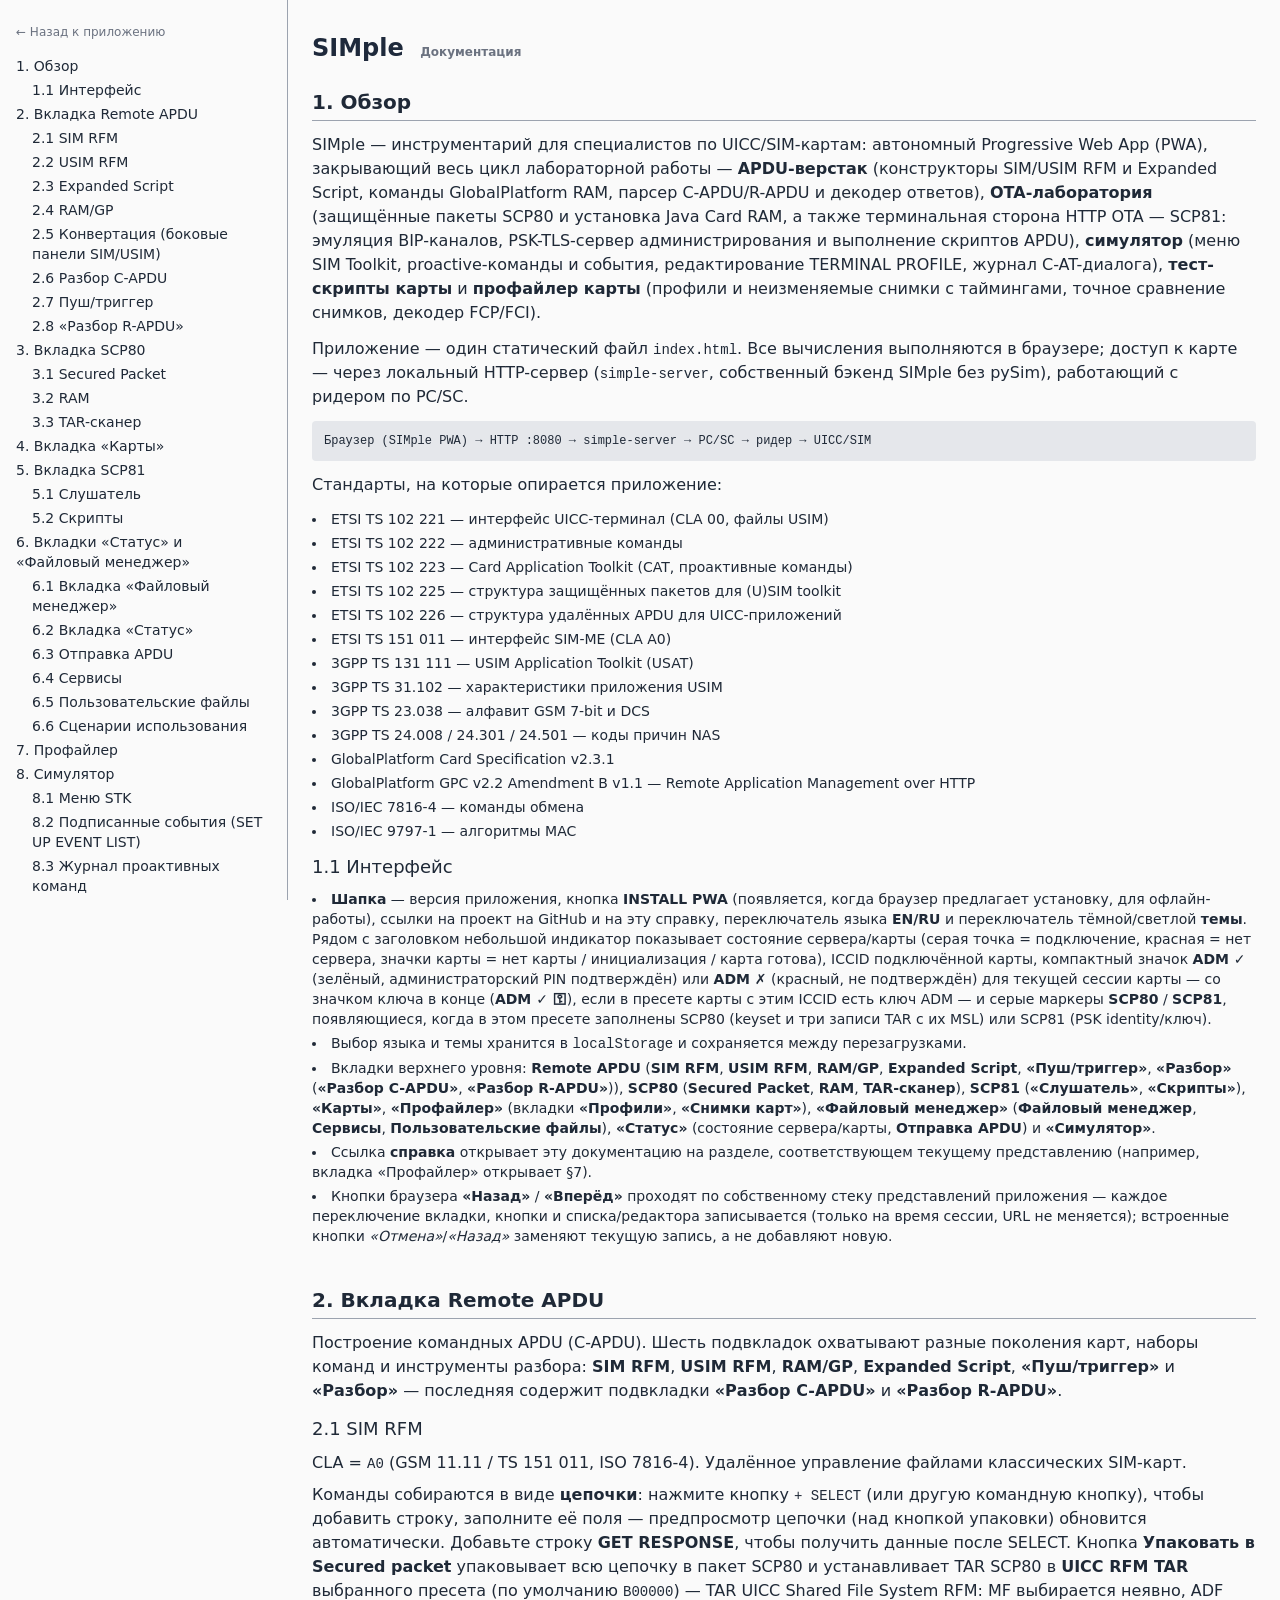
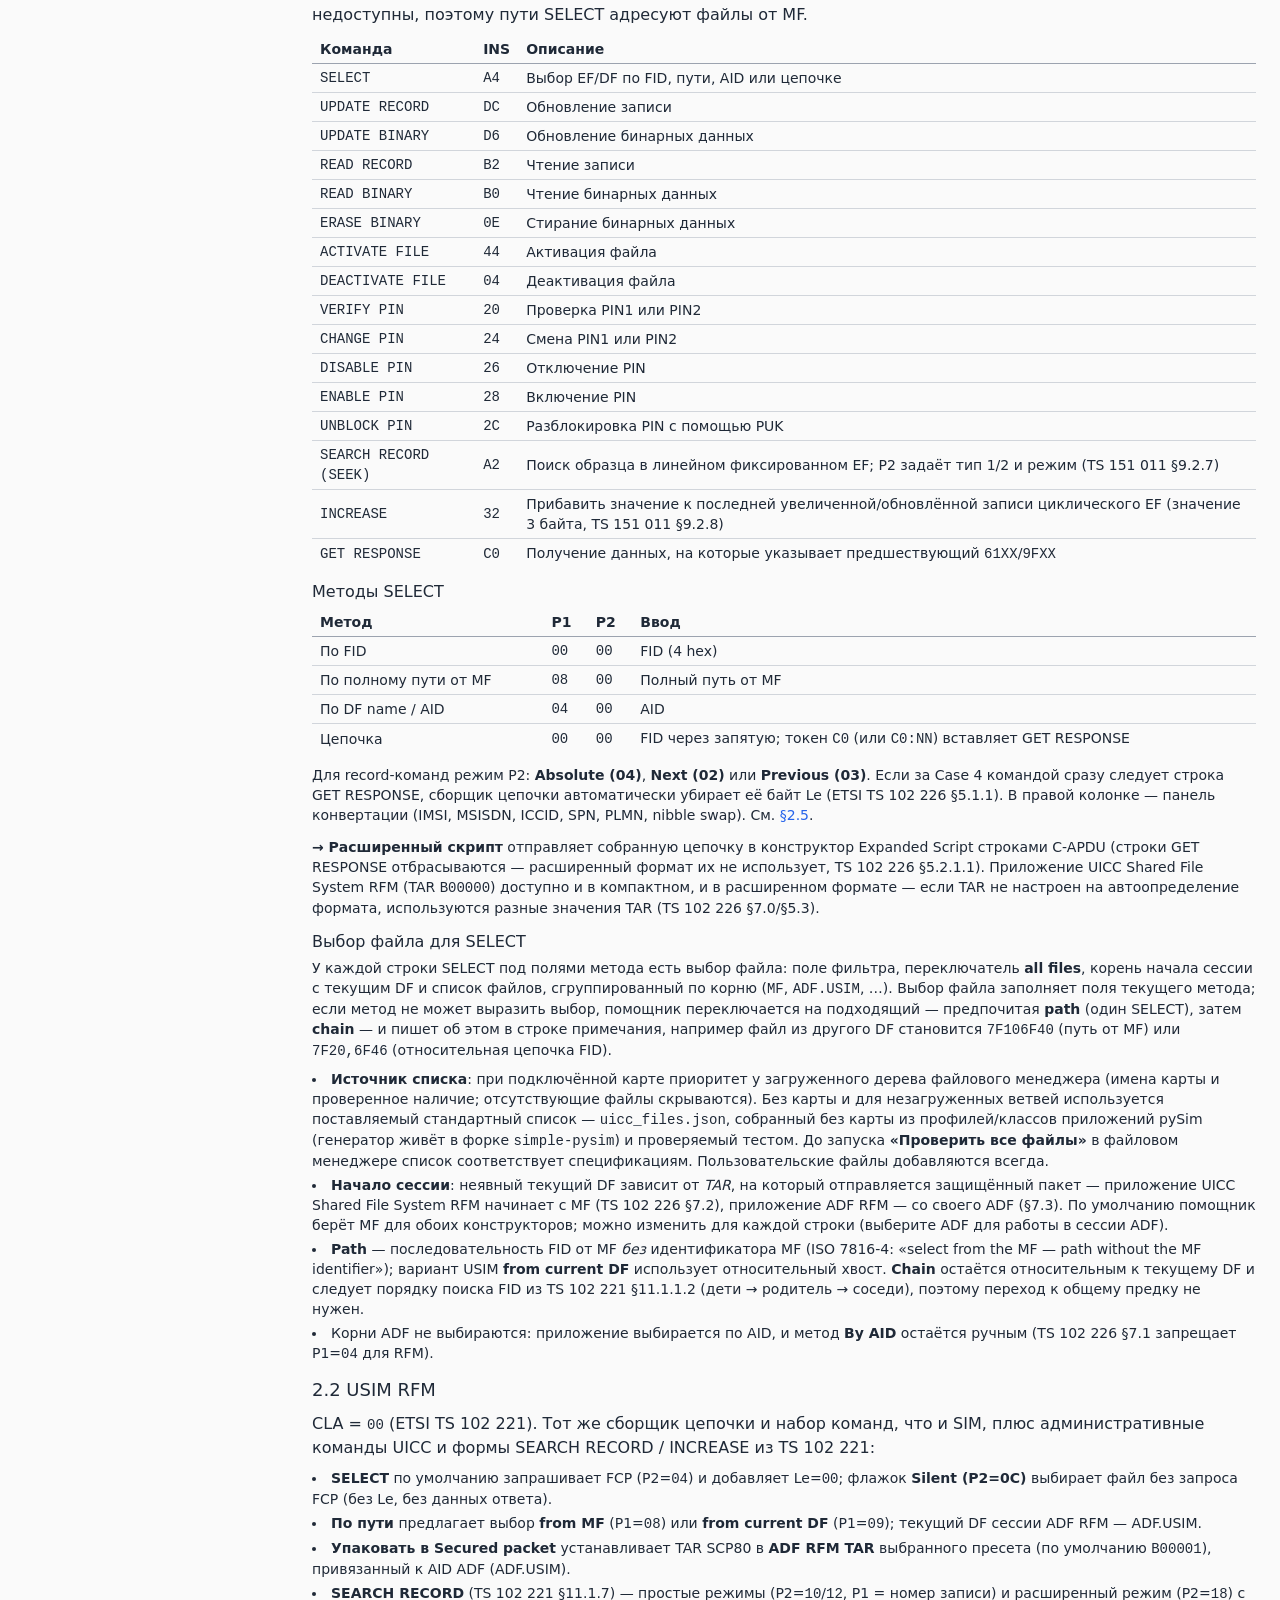
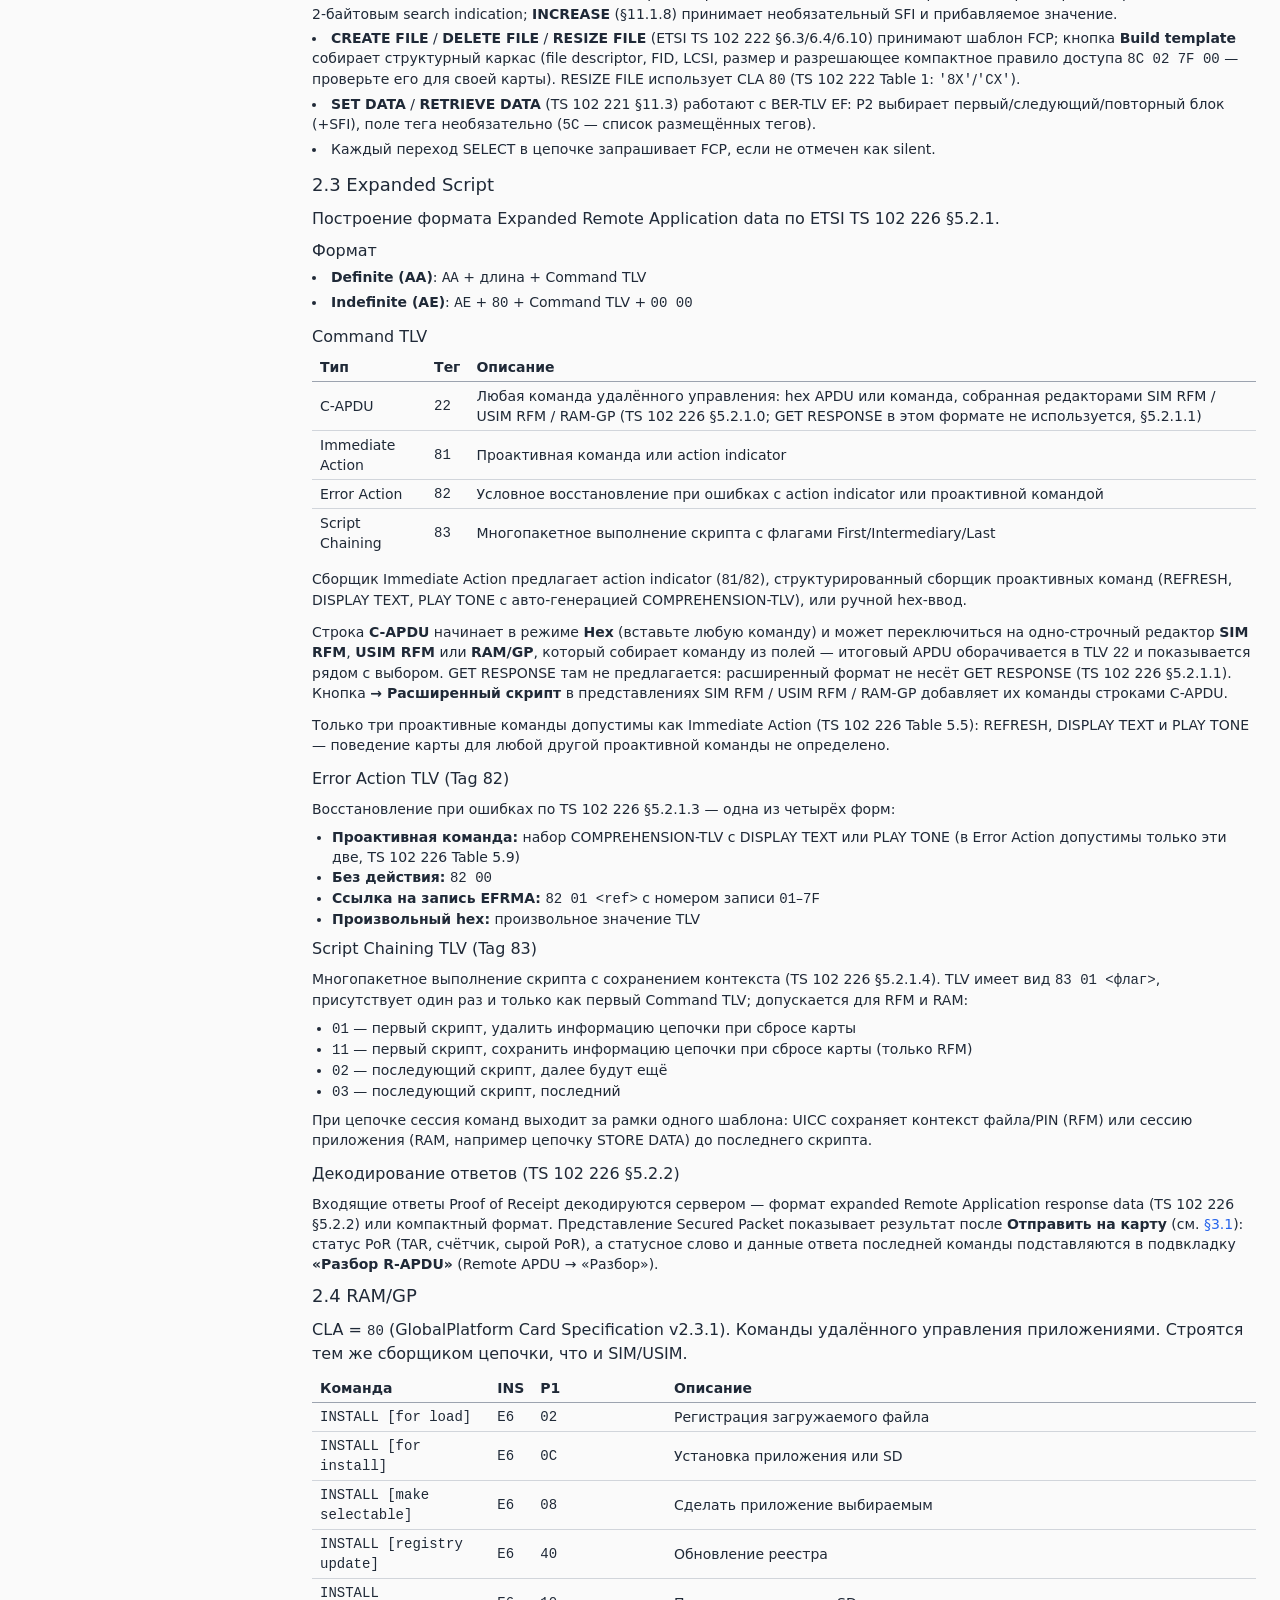
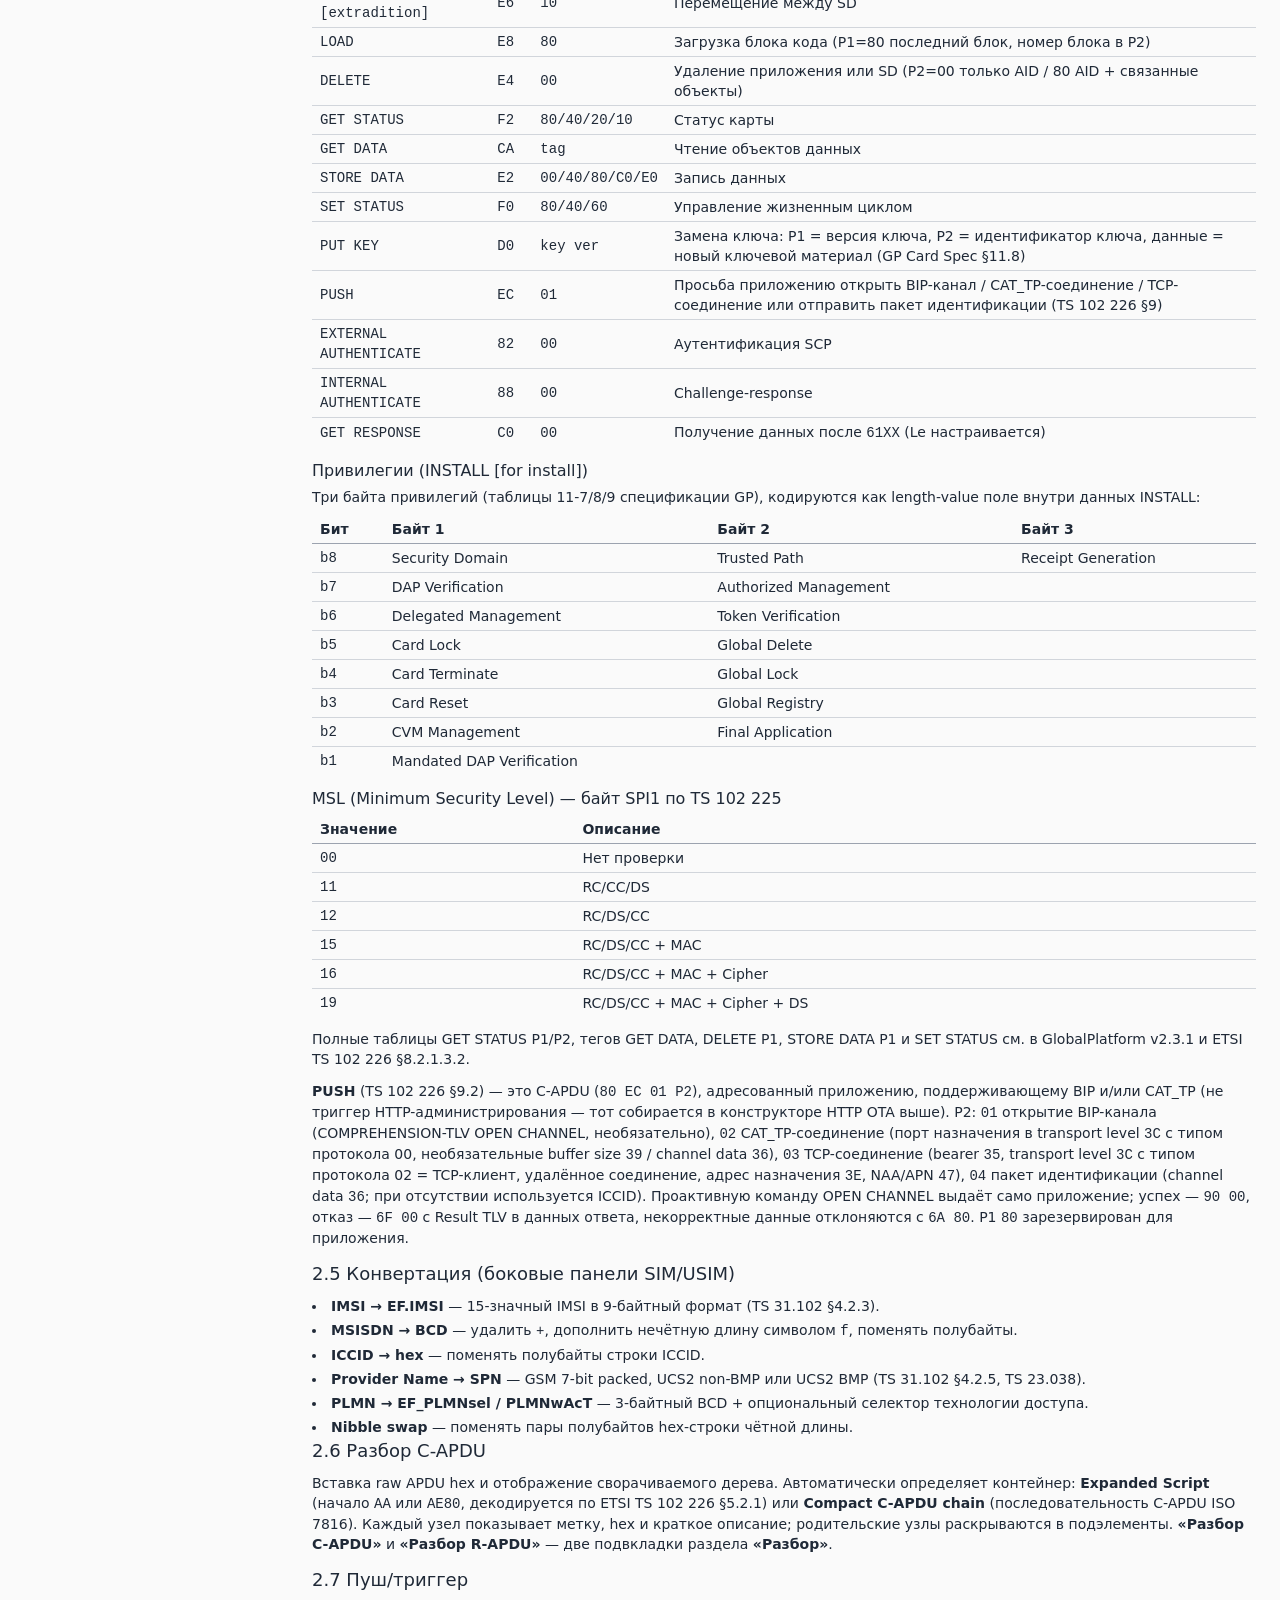
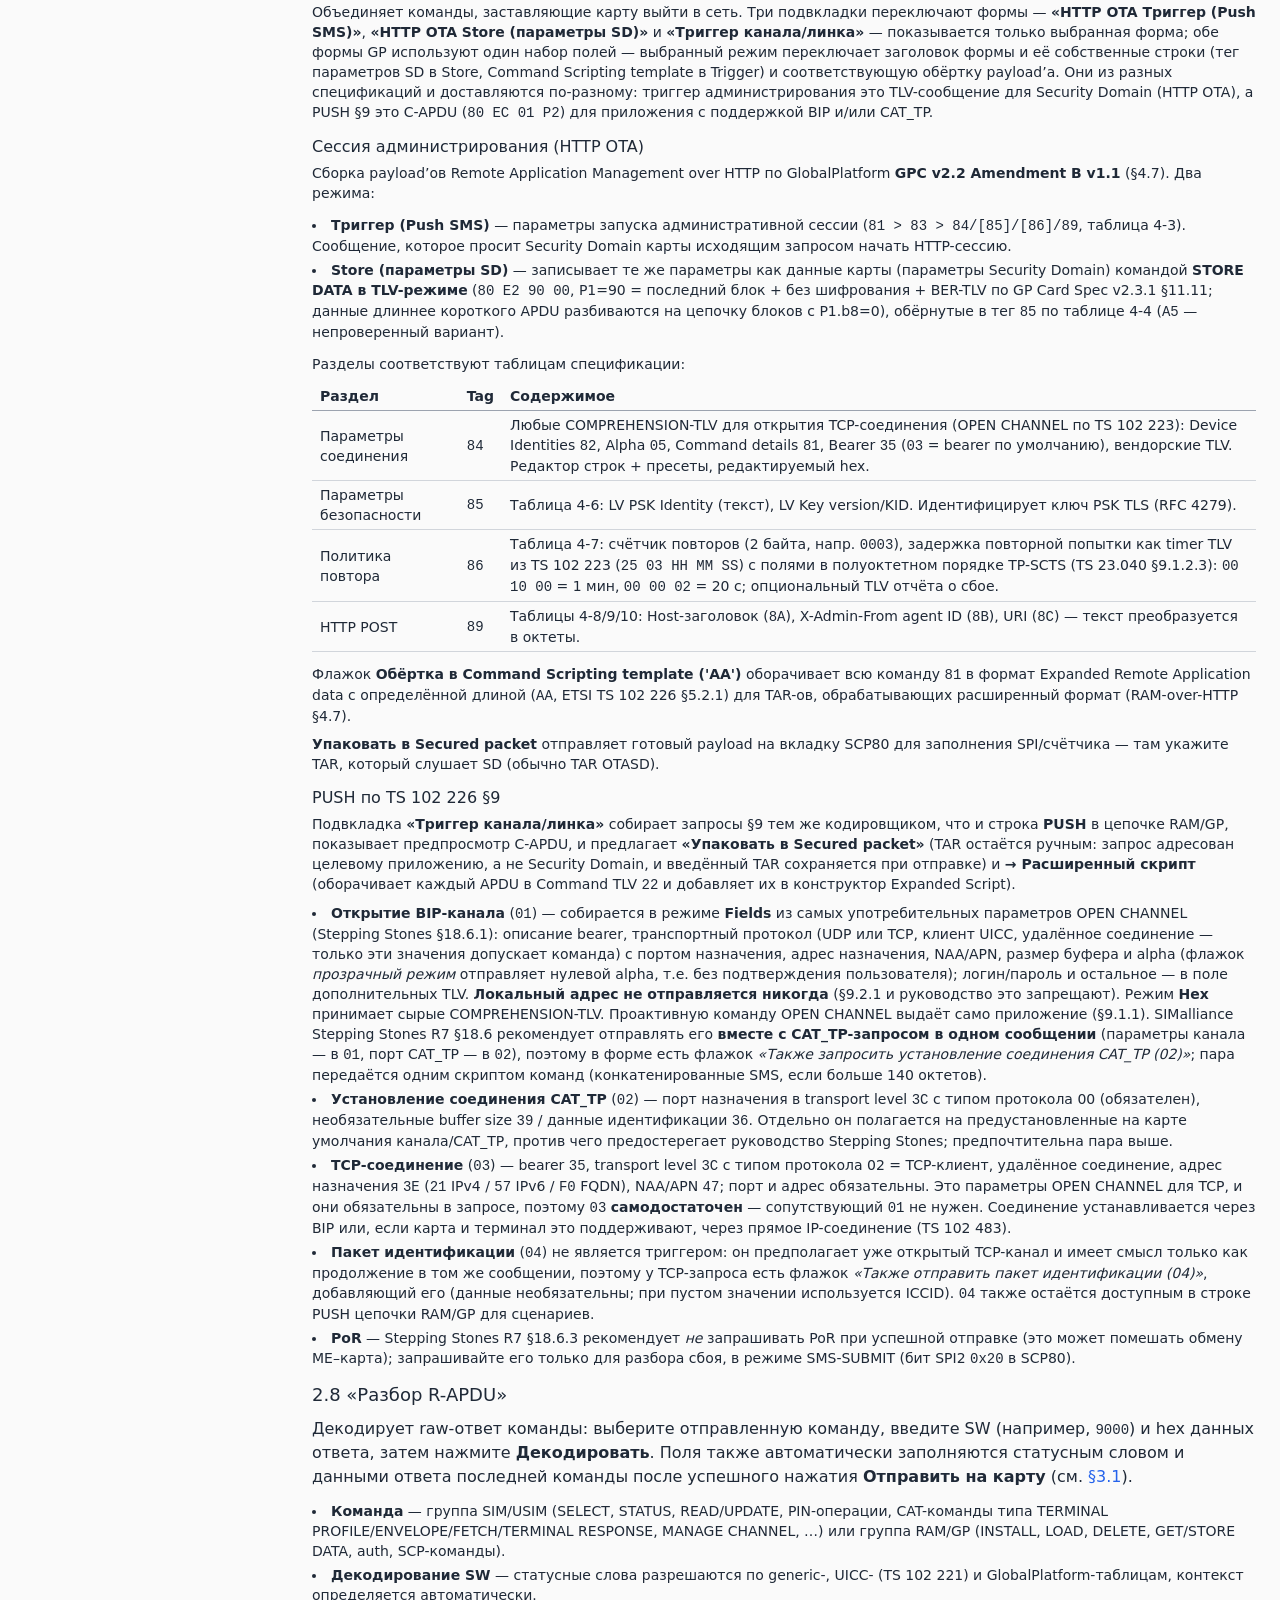
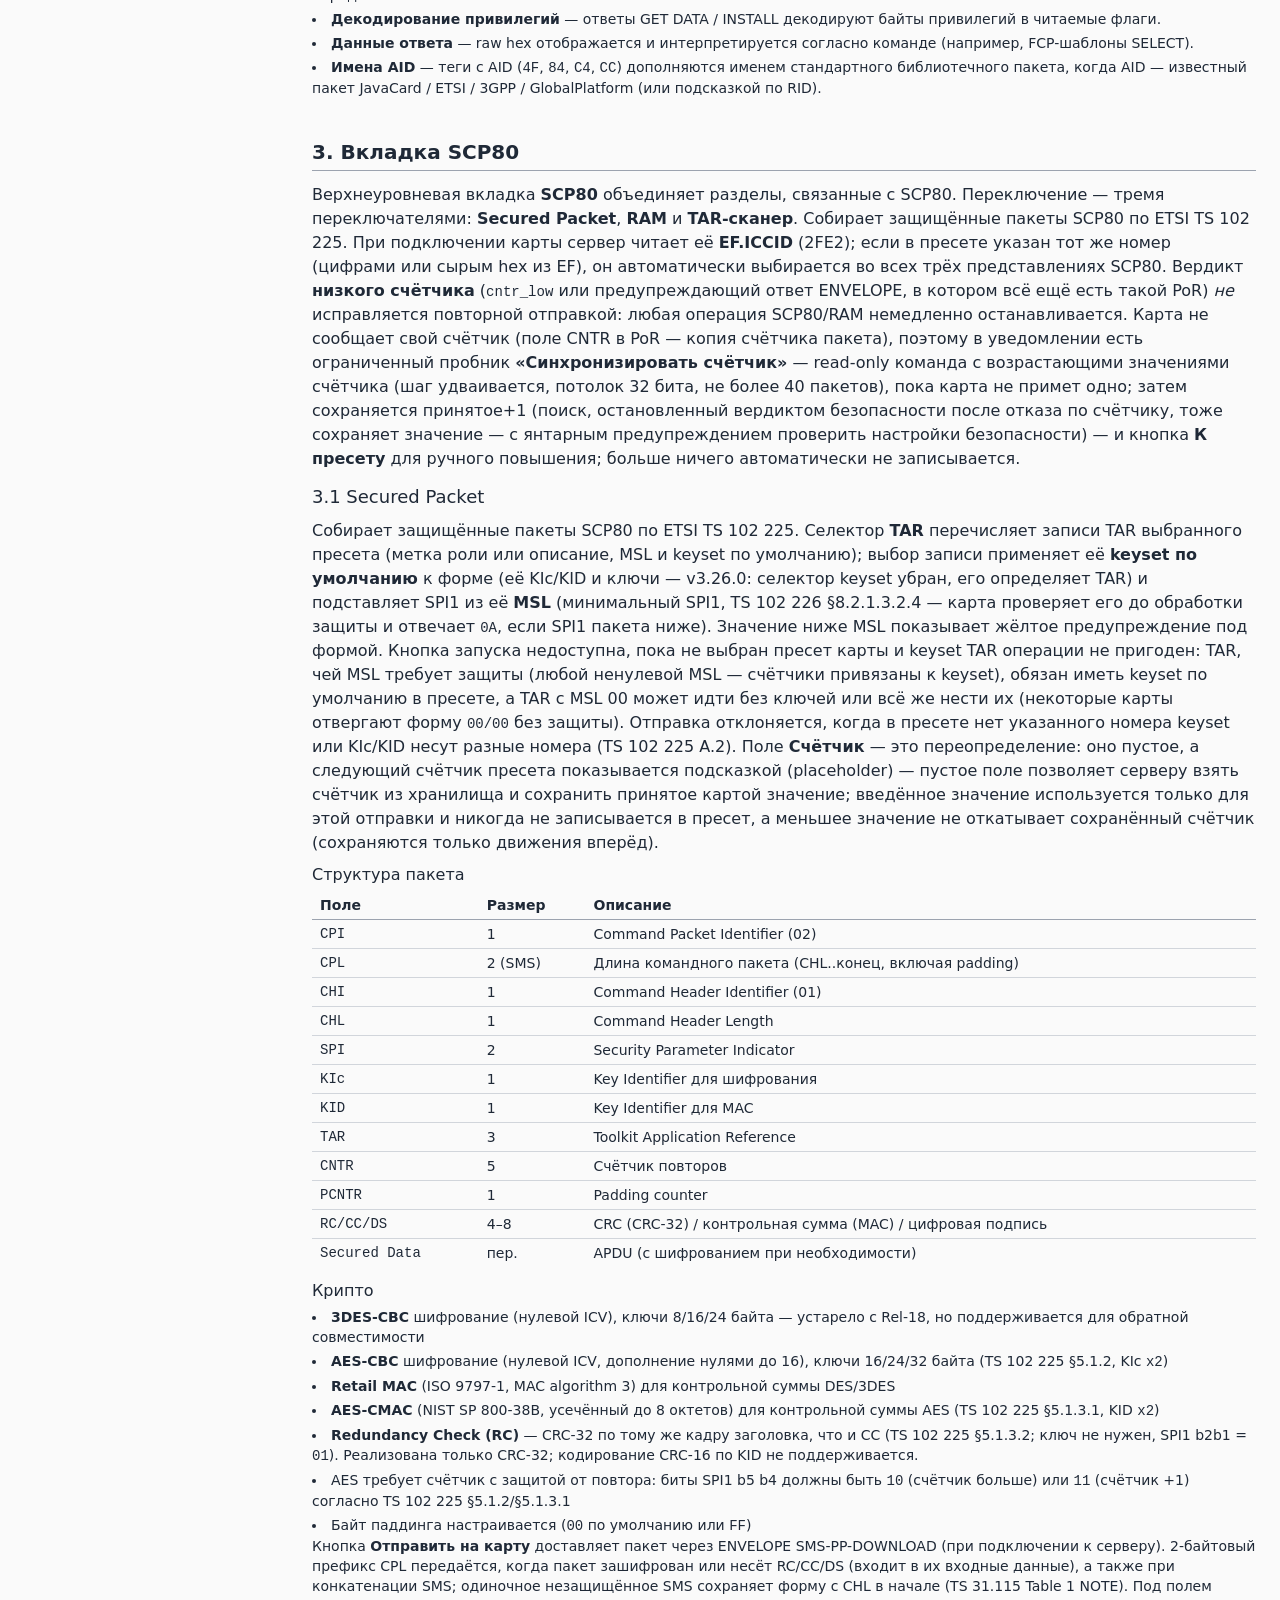
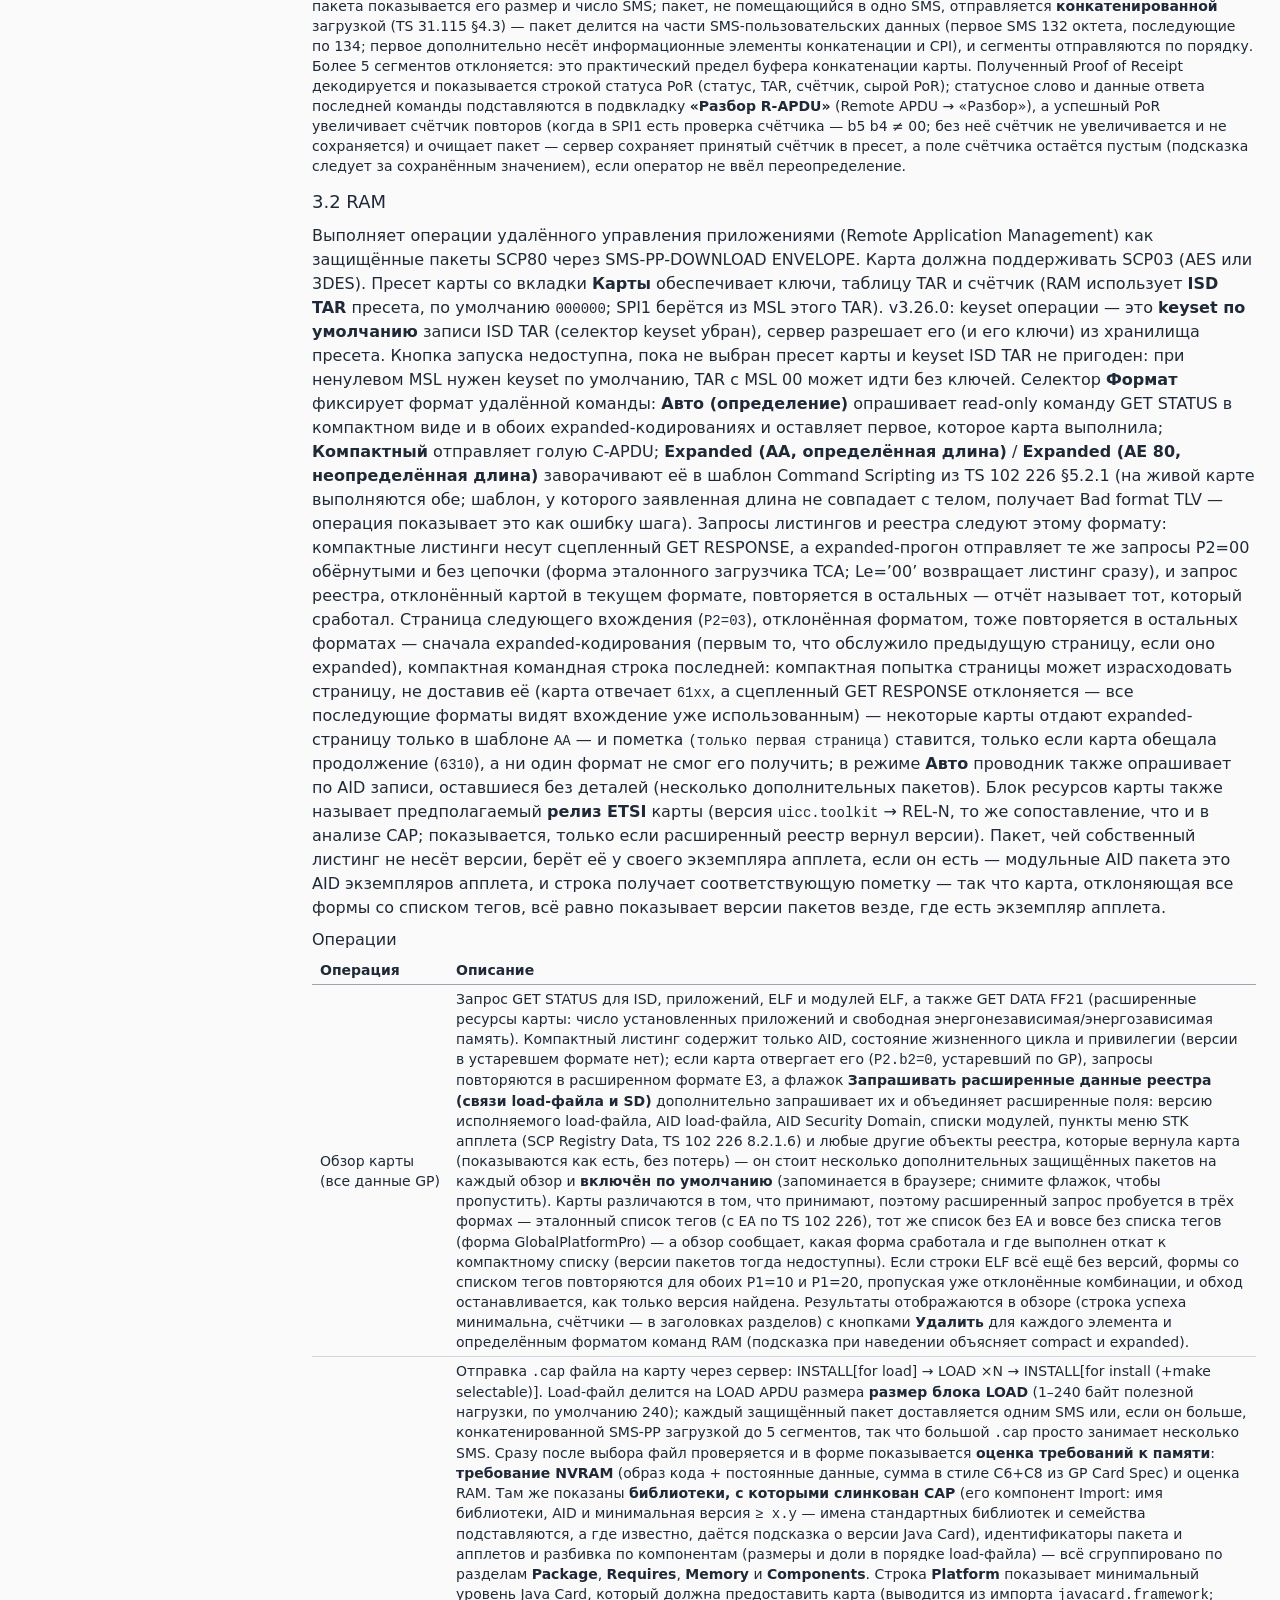
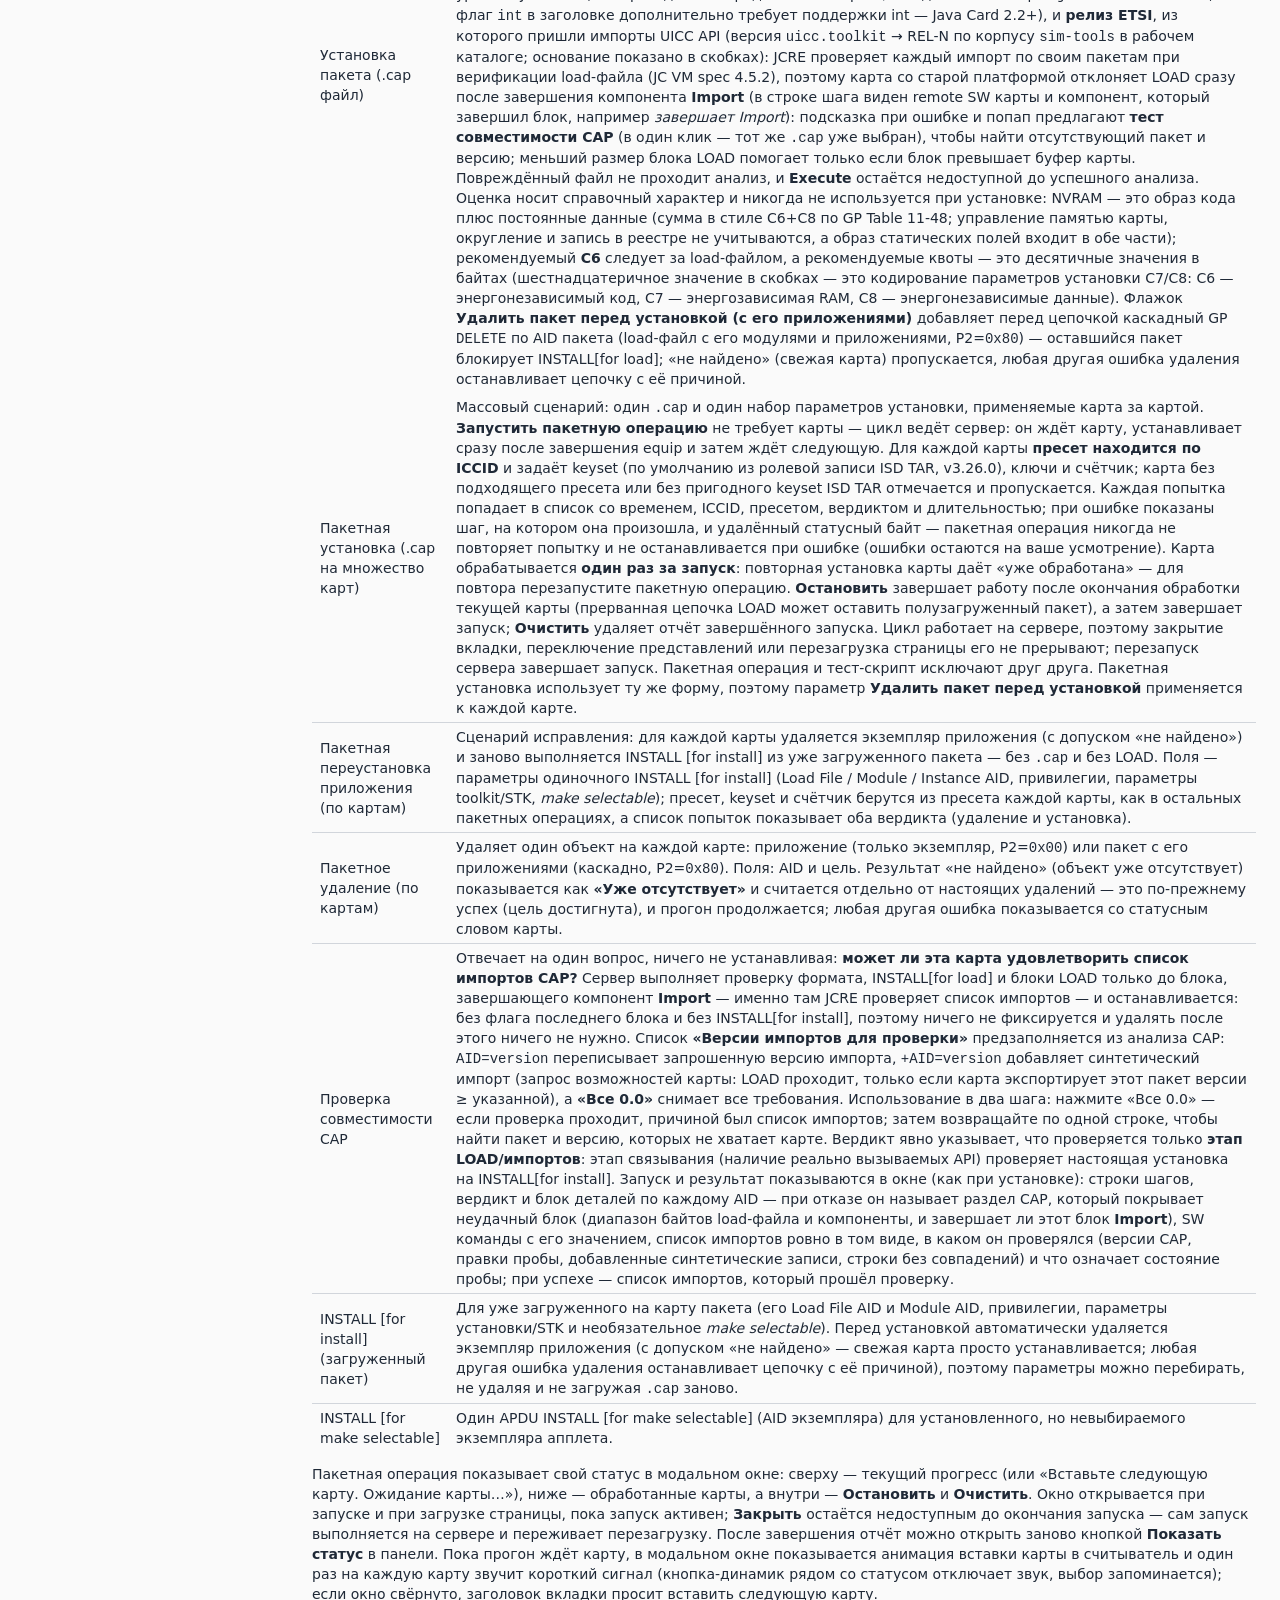
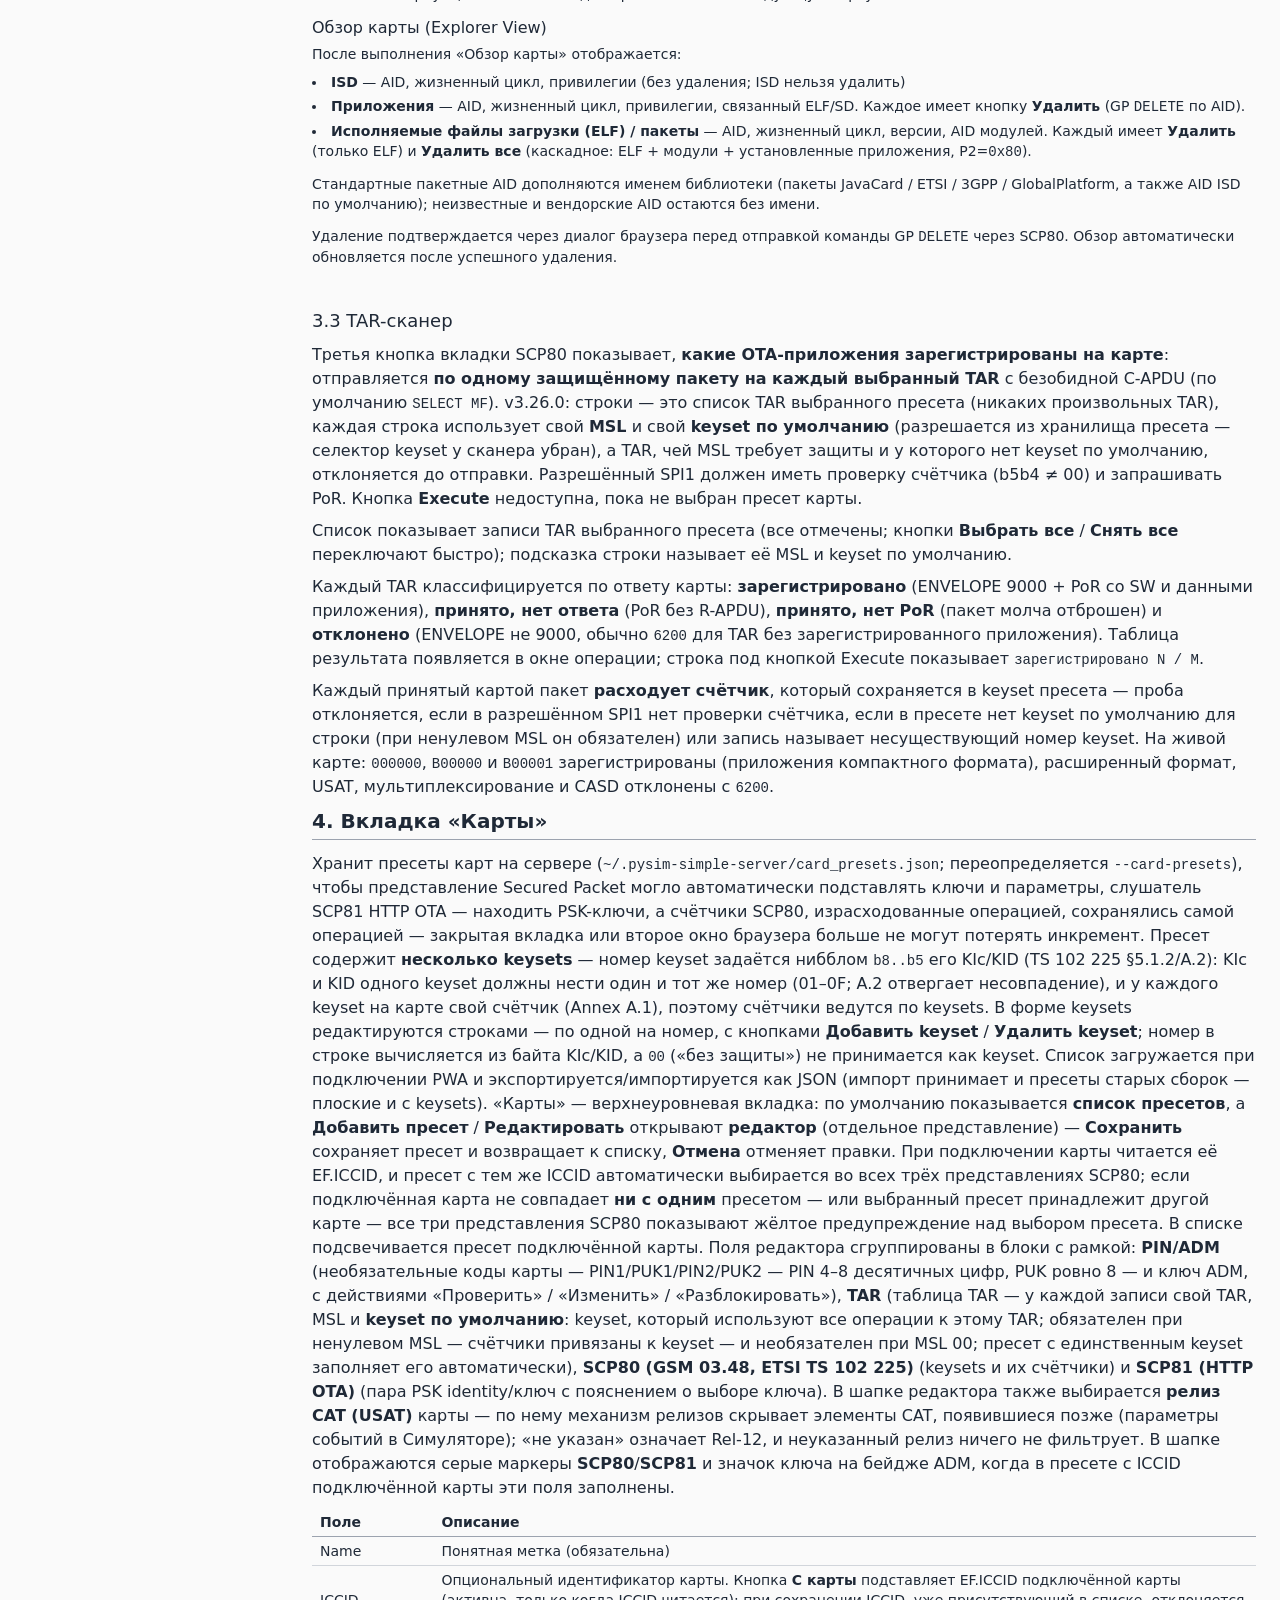
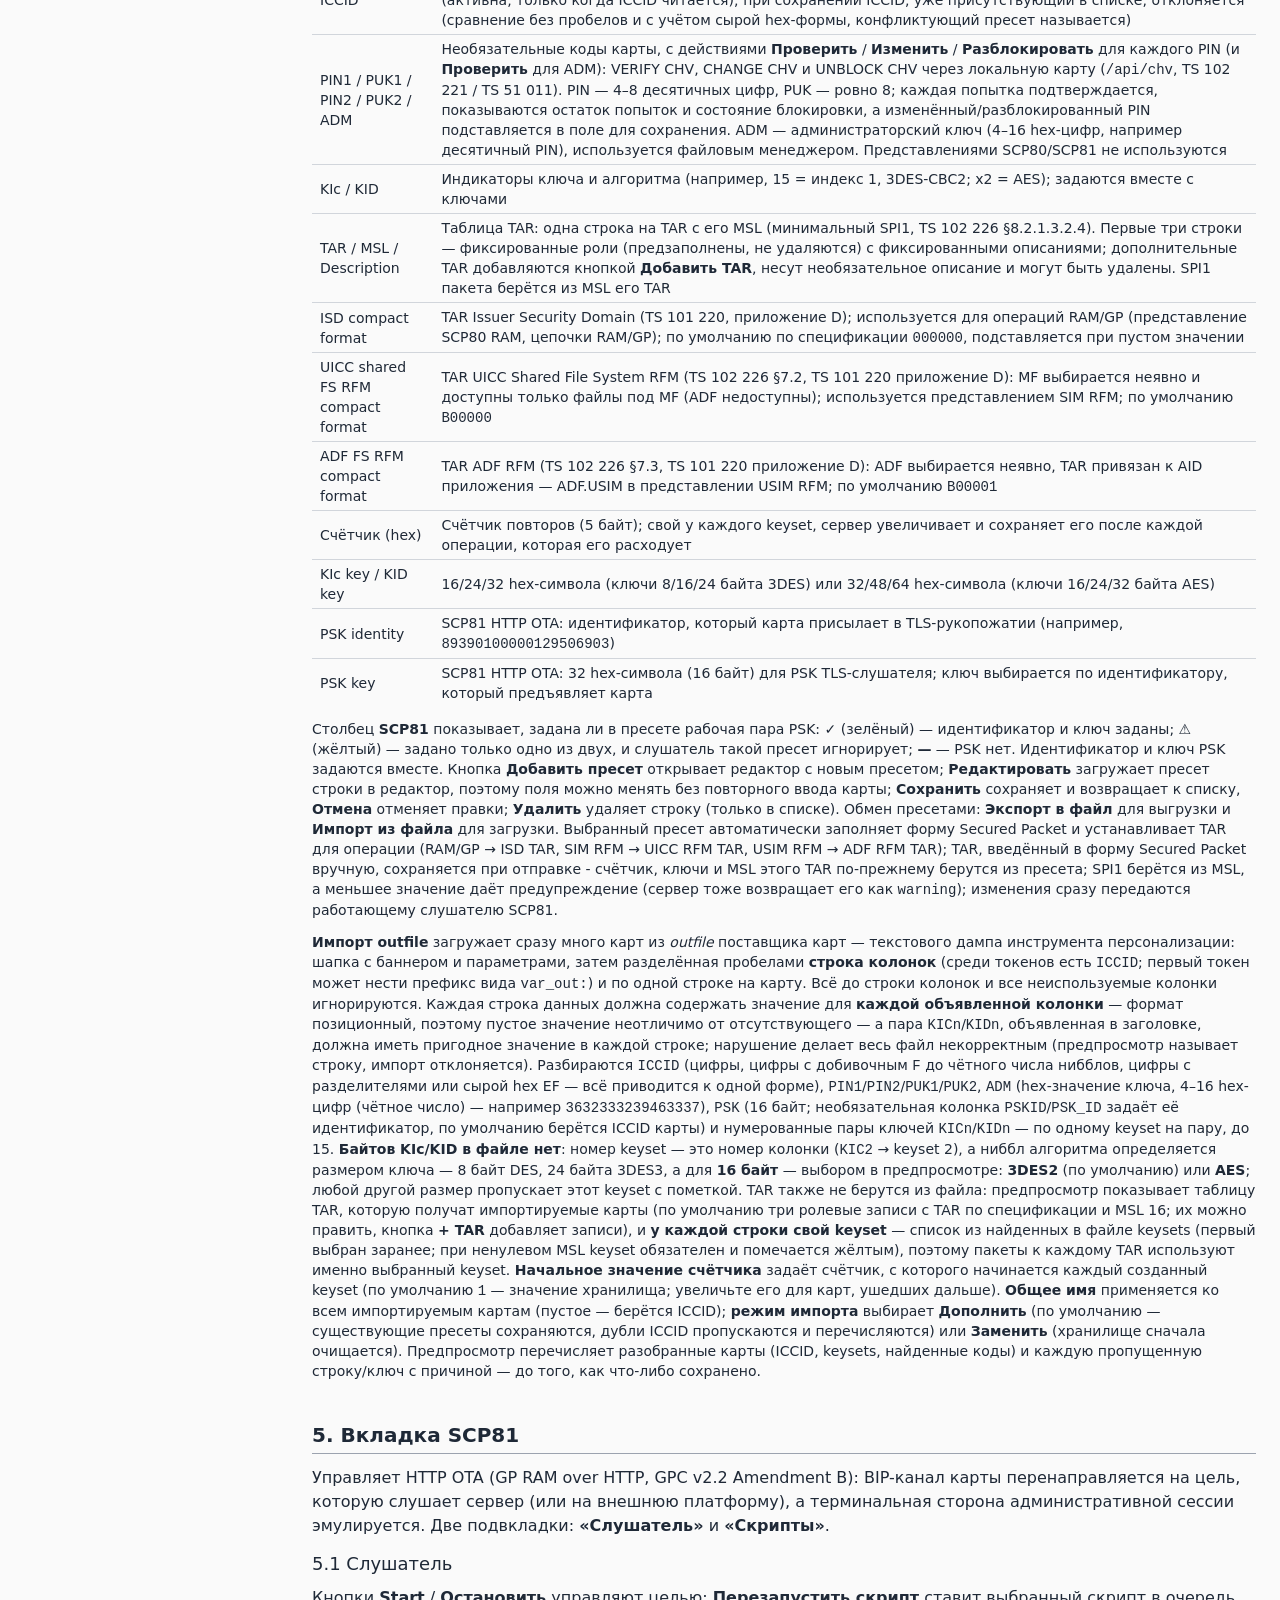
==== commit 8fb60feb: "chv: the PIN/PUK operations (verify / change / unblock) + the admin/UI wiring POST /api/chv runs VER" ====
--- a/frontend/help-ru.html
+++ b/frontend/help-ru.html
@@ -353,13 +353,13 @@
 	<p class="mb-2">Каждый принятый картой пакет <strong>расходует счётчик</strong>, который сохраняется в keyset пресета &mdash; проба отклоняется, если в разрешённом SPI1 нет проверки счётчика, если в пресете нет keyset по умолчанию для строки (при ненулевом MSL он обязателен) или запись называет несуществующий номер keyset. На живой карте: <code class="font-mono text-sm">000000</code>, <code class="font-mono text-sm">B00000</code> и <code class="font-mono text-sm">B00001</code> зарегистрированы (приложения компактного формата), расширенный формат, USAT, мультиплексирование и CASD отклонены с <code class="font-mono text-sm">6200</code>.</p>
 
 	<h2 id="cards" class="text-xl font-semibold mb-3 border-b border-gray-300 dark:border-slate-700 pb-1">4. Вкладка &laquo;Карты&raquo;</h2>
-	<p class="mb-2">Хранит пресеты карт на сервере (<code class="font-mono text-sm">~/.pysim-simple-server/card_presets.json</code>; переопределяется <code class="font-mono text-sm">--card-presets</code>), чтобы представление Secured Packet могло автоматически подставлять ключи и параметры, слушатель SCP81 HTTP OTA — находить PSK-ключи, а счётчики SCP80, израсходованные операцией, сохранялись самой операцией &mdash; закрытая вкладка или второе окно браузера больше не могут потерять инкремент. Пресет содержит <strong>несколько keysets</strong> &mdash; номер keyset задаётся нибблом <code class="font-mono text-sm">b8..b5</code> его KIc/KID (TS 102 225 &sect;5.1.2/A.2): KIc и KID одного keyset должны нести один и тот же номер (01&ndash;0F; A.2 отвергает несовпадение), и у каждого keyset на карте свой счётчик (Annex A.1), поэтому счётчики ведутся по keysets. В форме keysets редактируются строками &mdash; по одной на номер, с кнопками <strong>Добавить keyset</strong> / <strong>Удалить keyset</strong>; номер в строке вычисляется из байта KIc/KID, а <code class="font-mono text-sm">00</code> («без защиты») не принимается как keyset. Список загружается при подключении PWA и экспортируется/импортируется как JSON (импорт принимает и пресеты старых сборок — плоские и с keysets). &laquo;Карты&raquo; — верхнеуровневая вкладка: по умолчанию показывается <strong>список пресетов</strong>, а <strong>Добавить пресет</strong> / <strong>Редактировать</strong> открывают <strong>редактор</strong> (отдельное представление) — <strong>Сохранить</strong> сохраняет пресет и возвращает к списку, <strong>Отмена</strong> отменяет правки. При подключении карты читается её EF.ICCID, и пресет с тем же ICCID автоматически выбирается во всех трёх представлениях SCP80; если подключённая карта не совпадает <strong>ни с одним</strong> пресетом &mdash; или выбранный пресет принадлежит другой карте &mdash; все три представления SCP80 показывают жёлтое предупреждение над выбором пресета. В списке подсвечивается пресет подключённой карты. Поля редактора сгруппированы в блоки с рамкой: <strong>PIN/ADM</strong> (необязательные коды карты — PIN1/PUK1/PIN2/PUK2 по 4–8 десятичных цифр и ключ ADM — сохраняются для будущего использования), <strong>TAR</strong> (таблица TAR &mdash; у каждой записи свой TAR, MSL и <strong>keyset по умолчанию</strong>: keyset, который используют все операции к этому TAR; обязателен при ненулевом MSL &mdash; счётчики привязаны к keyset &mdash; и необязателен при MSL 00; пресет с единственным keyset заполняет его автоматически), <strong>SCP80 (GSM 03.48, ETSI TS 102 225)</strong> (keysets и их счётчики) и <strong>SCP81 (HTTP OTA)</strong> (пара PSK identity/ключ с пояснением о выборе ключа). В шапке редактора также выбирается <strong>релиз CAT (USAT)</strong> карты &mdash; по нему механизм релизов скрывает элементы CAT, появившиеся позже (параметры событий в Симуляторе); «не указан» означает Rel-12, и неуказанный релиз ничего не фильтрует. В шапке отображаются серые маркеры <strong>SCP80</strong>/<strong>SCP81</strong> и значок ключа на бейдже ADM, когда в пресете с ICCID подключённой карты эти поля заполнены.</p>
+	<p class="mb-2">Хранит пресеты карт на сервере (<code class="font-mono text-sm">~/.pysim-simple-server/card_presets.json</code>; переопределяется <code class="font-mono text-sm">--card-presets</code>), чтобы представление Secured Packet могло автоматически подставлять ключи и параметры, слушатель SCP81 HTTP OTA — находить PSK-ключи, а счётчики SCP80, израсходованные операцией, сохранялись самой операцией &mdash; закрытая вкладка или второе окно браузера больше не могут потерять инкремент. Пресет содержит <strong>несколько keysets</strong> &mdash; номер keyset задаётся нибблом <code class="font-mono text-sm">b8..b5</code> его KIc/KID (TS 102 225 &sect;5.1.2/A.2): KIc и KID одного keyset должны нести один и тот же номер (01&ndash;0F; A.2 отвергает несовпадение), и у каждого keyset на карте свой счётчик (Annex A.1), поэтому счётчики ведутся по keysets. В форме keysets редактируются строками &mdash; по одной на номер, с кнопками <strong>Добавить keyset</strong> / <strong>Удалить keyset</strong>; номер в строке вычисляется из байта KIc/KID, а <code class="font-mono text-sm">00</code> («без защиты») не принимается как keyset. Список загружается при подключении PWA и экспортируется/импортируется как JSON (импорт принимает и пресеты старых сборок — плоские и с keysets). &laquo;Карты&raquo; — верхнеуровневая вкладка: по умолчанию показывается <strong>список пресетов</strong>, а <strong>Добавить пресет</strong> / <strong>Редактировать</strong> открывают <strong>редактор</strong> (отдельное представление) — <strong>Сохранить</strong> сохраняет пресет и возвращает к списку, <strong>Отмена</strong> отменяет правки. При подключении карты читается её EF.ICCID, и пресет с тем же ICCID автоматически выбирается во всех трёх представлениях SCP80; если подключённая карта не совпадает <strong>ни с одним</strong> пресетом &mdash; или выбранный пресет принадлежит другой карте &mdash; все три представления SCP80 показывают жёлтое предупреждение над выбором пресета. В списке подсвечивается пресет подключённой карты. Поля редактора сгруппированы в блоки с рамкой: <strong>PIN/ADM</strong> (необязательные коды карты — PIN1/PUK1/PIN2/PUK2 — PIN 4–8 десятичных цифр, PUK ровно 8 — и ключ ADM, с действиями «Проверить» / «Изменить» / «Разблокировать»), <strong>TAR</strong> (таблица TAR &mdash; у каждой записи свой TAR, MSL и <strong>keyset по умолчанию</strong>: keyset, который используют все операции к этому TAR; обязателен при ненулевом MSL &mdash; счётчики привязаны к keyset &mdash; и необязателен при MSL 00; пресет с единственным keyset заполняет его автоматически), <strong>SCP80 (GSM 03.48, ETSI TS 102 225)</strong> (keysets и их счётчики) и <strong>SCP81 (HTTP OTA)</strong> (пара PSK identity/ключ с пояснением о выборе ключа). В шапке редактора также выбирается <strong>релиз CAT (USAT)</strong> карты &mdash; по нему механизм релизов скрывает элементы CAT, появившиеся позже (параметры событий в Симуляторе); «не указан» означает Rel-12, и неуказанный релиз ничего не фильтрует. В шапке отображаются серые маркеры <strong>SCP80</strong>/<strong>SCP81</strong> и значок ключа на бейдже ADM, когда в пресете с ICCID подключённой карты эти поля заполнены.</p>
 	<table class="w-full text-sm mb-3 border-collapse">
 		<thead><tr class="border-b border-gray-300 dark:border-slate-700"><th class="text-left py-1 px-2">Поле</th><th class="text-left py-1 px-2">Описание</th></tr></thead>
 		<tbody>
 			<tr class="border-b border-gray-200 dark:border-slate-700"><td class="py-1 px-2">Name</td><td class="py-1 px-2">Понятная метка (обязательна)</td></tr>
 			<tr class="border-b border-gray-200 dark:border-slate-700"><td class="py-1 px-2">ICCID</td><td class="py-1 px-2">Опциональный идентификатор карты. Кнопка <strong>С карты</strong> подставляет EF.ICCID подключённой карты (активна, только когда ICCID читается); при сохранении ICCID, уже присутствующий в списке, отклоняется (сравнение без пробелов и с учётом сырой hex-формы, конфликтующий пресет называется)</td></tr>
-			<tr class="border-b border-gray-200 dark:border-slate-700"><td class="py-1 px-2">PIN1 / PUK1 / PIN2 / PUK2 / ADM</td><td class="py-1 px-2">Необязательные коды карты, сохраняются для будущего использования (пока ничем не используются). PIN/PUK — строго 4&ndash;8 десятичных цифр (иначе сохранение отклоняется); ADM — администраторский ключ (4&ndash;16 hex-цифр, например десятичный PIN), используется файловым менеджером. Представлениями SCP80/SCP81 не используются</td></tr>
+			<tr class="border-b border-gray-200 dark:border-slate-700"><td class="py-1 px-2">PIN1 / PUK1 / PIN2 / PUK2 / ADM</td><td class="py-1 px-2">Необязательные коды карты, с действиями <strong>Проверить</strong> / <strong>Изменить</strong> / <strong>Разблокировать</strong> для каждого PIN (и <strong>Проверить</strong> для ADM): VERIFY CHV, CHANGE CHV и UNBLOCK CHV через локальную карту (<code class="font-mono text-sm">/api/chv</code>, TS 102 221 / TS 51 011). PIN — 4&ndash;8 десятичных цифр, PUK — ровно 8; каждая попытка подтверждается, показываются остаток попыток и состояние блокировки, а изменённый/разблокированный PIN подставляется в поле для сохранения. ADM — администраторский ключ (4&ndash;16 hex-цифр, например десятичный PIN), используется файловым менеджером. Представлениями SCP80/SCP81 не используются</td></tr>
 			<tr class="border-b border-gray-200 dark:border-slate-700"><td class="py-1 px-2">KIc / KID</td><td class="py-1 px-2">Индикаторы ключа и алгоритма (например, 15 = индекс 1, 3DES-CBC2; x2 = AES); задаются вместе с ключами</td></tr>
 			<tr class="border-b border-gray-200 dark:border-slate-700"><td class="py-1 px-2">TAR / MSL / Description</td><td class="py-1 px-2">Таблица TAR: одна строка на TAR с его MSL (минимальный SPI1, TS 102 226 &sect;8.2.1.3.2.4). Первые три строки — фиксированные роли (предзаполнены, не удаляются) с фиксированными описаниями; дополнительные TAR добавляются кнопкой <strong>Добавить TAR</strong>, несут необязательное описание и могут быть удалены. SPI1 пакета берётся из MSL его TAR</td></tr>
 			<tr class="border-b border-gray-200 dark:border-slate-700"><td class="py-1 px-2">ISD compact format</td><td class="py-1 px-2">TAR Issuer Security Domain (TS 101 220, приложение D); используется для операций RAM/GP (представление SCP80 RAM, цепочки RAM/GP); по умолчанию по спецификации <code class="font-mono text-sm">000000</code>, подставляется при пустом значении</td></tr>
@@ -406,6 +406,7 @@
 
 	<h3 id="file-manager" class="text-lg font-medium mb-2">6.1 Вкладка &laquo;Файловый менеджер&raquo;</h3>
 	<p class="text-sm mb-2">Инструменты файловой системы — три подвкладки: <strong>Файловый менеджер</strong> (дерево и действия с файлами ниже), <strong>Сервисы</strong> (§6.4 — редактор сервисных таблиц SST/UST/IST/EST и проверка файловой системы) и <strong>Пользовательские файлы</strong> (§6.5 — офлайн-определения файлов, которые подмешиваются в дерево и в сканирование). Дерево файловой системы отображается слева; выбор файла открывает панель деталей справа. Элементы сгруппированы: DF выше EF, сортировка по <strong>FID</strong> или символьному <strong>имени</strong> (кнопки вместе с <strong>«Проверить все файлы»</strong> закреплены над прокручиваемым деревом; выбор сохраняется в <code class="font-mono text-sm">localStorage</code>). При выборе файла над содержимым также показываются FID, тип файла, размер / структура записей и декодированный FCI — в рамке с символьным именем файла. Если FCI ссылается на свои правила доступа через запись <code class="font-mono text-sm">EF.ARR</code> (атрибут безопасности <code class="font-mono text-sm">8B</code>), правила указанной записи показываются с отступом под этой строкой: они берутся из копий <code class="font-mono text-sm">EF.ARR</code> карты &mdash; копии MF (<code class="font-mono text-sm">2F06</code>), копий DF.TELECOM/DF.GSM (<code class="font-mono text-sm">6F06</code>) и копии ADF.USIM (<code class="font-mono text-sm">6F06</code>): читаются один раз за сессию при equip, обновляются при сбросе/equip и после записи <code class="font-mono text-sm">EF.ARR</code>; снимок разрешает те же ссылки из собственной захваченной копии. Побеждает копия собственного DF файла, с подъёмом до MF; ссылка, для которой в этой цепочке копии нет, остаётся неразрешённой, если только кандидат не единственный.</p>
+	<p class="text-sm mb-2">Две формы ответа карты обрабатываются прозрачно: <strong>2G SIM</strong> возвращает информацию о файле по TS 51 011 §9.2.1 вместо BER FCP, поэтому размер и структура записей берутся из собственного ответа карты на SELECT (блок деталей говорит об этом, а не декодирует его как FCP); карта, вообще не возвращающая информацию о файле, читается до конца, и строка состояния отмечает, что <strong>размер определён чтением</strong>.</p>
 	<ul class="list-disc list-inside text-sm space-y-1 mb-3">
 		<li><strong>Читать сырые данные / Декодировать</strong> — чтение выбранного файла в виде hex-дампа или таблицы декодированных полей (клиентские декодеры EF: IMSI, ICCID, SPN, списки PLMN, LOCI/PSLOCI/EPSLOCI, ADN/MSISDN, таблицы сервисов, SUME, …); таблица декодируется в браузере из тех же сырых байт (без серверного декодирования). Подсвеченная кнопка — текущий вид; нажатие любой из них (пере)читывает файл. «Декодировать» недоступна, если для файла нет клиентского декодера (проверка по имени/FID до чтения).</li>
 		<li><strong>Редактировать сырые данные</strong> — изменение hex-данных, <strong>Сохранить</strong> для записи (или <strong>Отмена</strong>); transparent-файлы редактируются в textarea, record-файлы — по одному полю на запись с флажками выбора. «Редактировать сырые данные» сначала переключает на hex-вид и при необходимости читает файл.</li>
--- a/frontend/style.css
+++ b/frontend/style.css
@@ -656,26 +656,14 @@
   top: -0.5rem;
 }
 
-.bottom-full {
-  bottom: 100%;
-}
-
 .left-0 {
   left: 0px;
 }
 
-.right-0 {
-  right: 0px;
-}
-
 .top-0 {
   top: 0px;
 }
 
-.z-10 {
-  z-index: 10;
-}
-
 .z-50 {
   z-index: 50;
 }
@@ -686,6 +674,11 @@
 
 .col-span-4 {
   grid-column: span 4 / span 4;
+}
+
+.mx-1 {
+  margin-left: 0.25rem;
+  margin-right: 0.25rem;
 }
 
 .mx-2 {
@@ -712,6 +705,10 @@
   margin-bottom: -0.25rem;
 }
 
+.-mt-1 {
+  margin-top: -0.25rem;
+}
+
 .mb-0\.5 {
   margin-bottom: 0.125rem;
 }
@@ -820,8 +817,16 @@
   display: inline-flex;
 }
 
+.\!table {
+  display: table !important;
+}
+
 .table {
   display: table;
+}
+
+.\!grid {
+  display: grid !important;
 }
 
 .grid {
@@ -1633,6 +1638,10 @@
   padding-bottom: 0.75rem;
 }
 
+.pl-12 {
+  padding-left: 3rem;
+}
+
 .pl-2 {
   padding-left: 0.5rem;
 }
@@ -1688,6 +1697,10 @@
 .text-2xl {
   font-size: 1.5rem;
   line-height: 2rem;
+}
+
+.text-\[11px\] {
+  font-size: 11px;
 }
 
 .text-\[13px\] {
@@ -2370,6 +2383,11 @@
   color: rgb(209 213 219 / var(--tw-text-opacity, 1));
 }
 
+.dark\:hover\:text-red-300:hover:is(.dark *) {
+  --tw-text-opacity: 1;
+  color: rgb(252 165 165 / var(--tw-text-opacity, 1));
+}
+
 .dark\:hover\:text-slate-200:hover:is(.dark *) {
   --tw-text-opacity: 1;
   color: rgb(226 232 240 / var(--tw-text-opacity, 1));
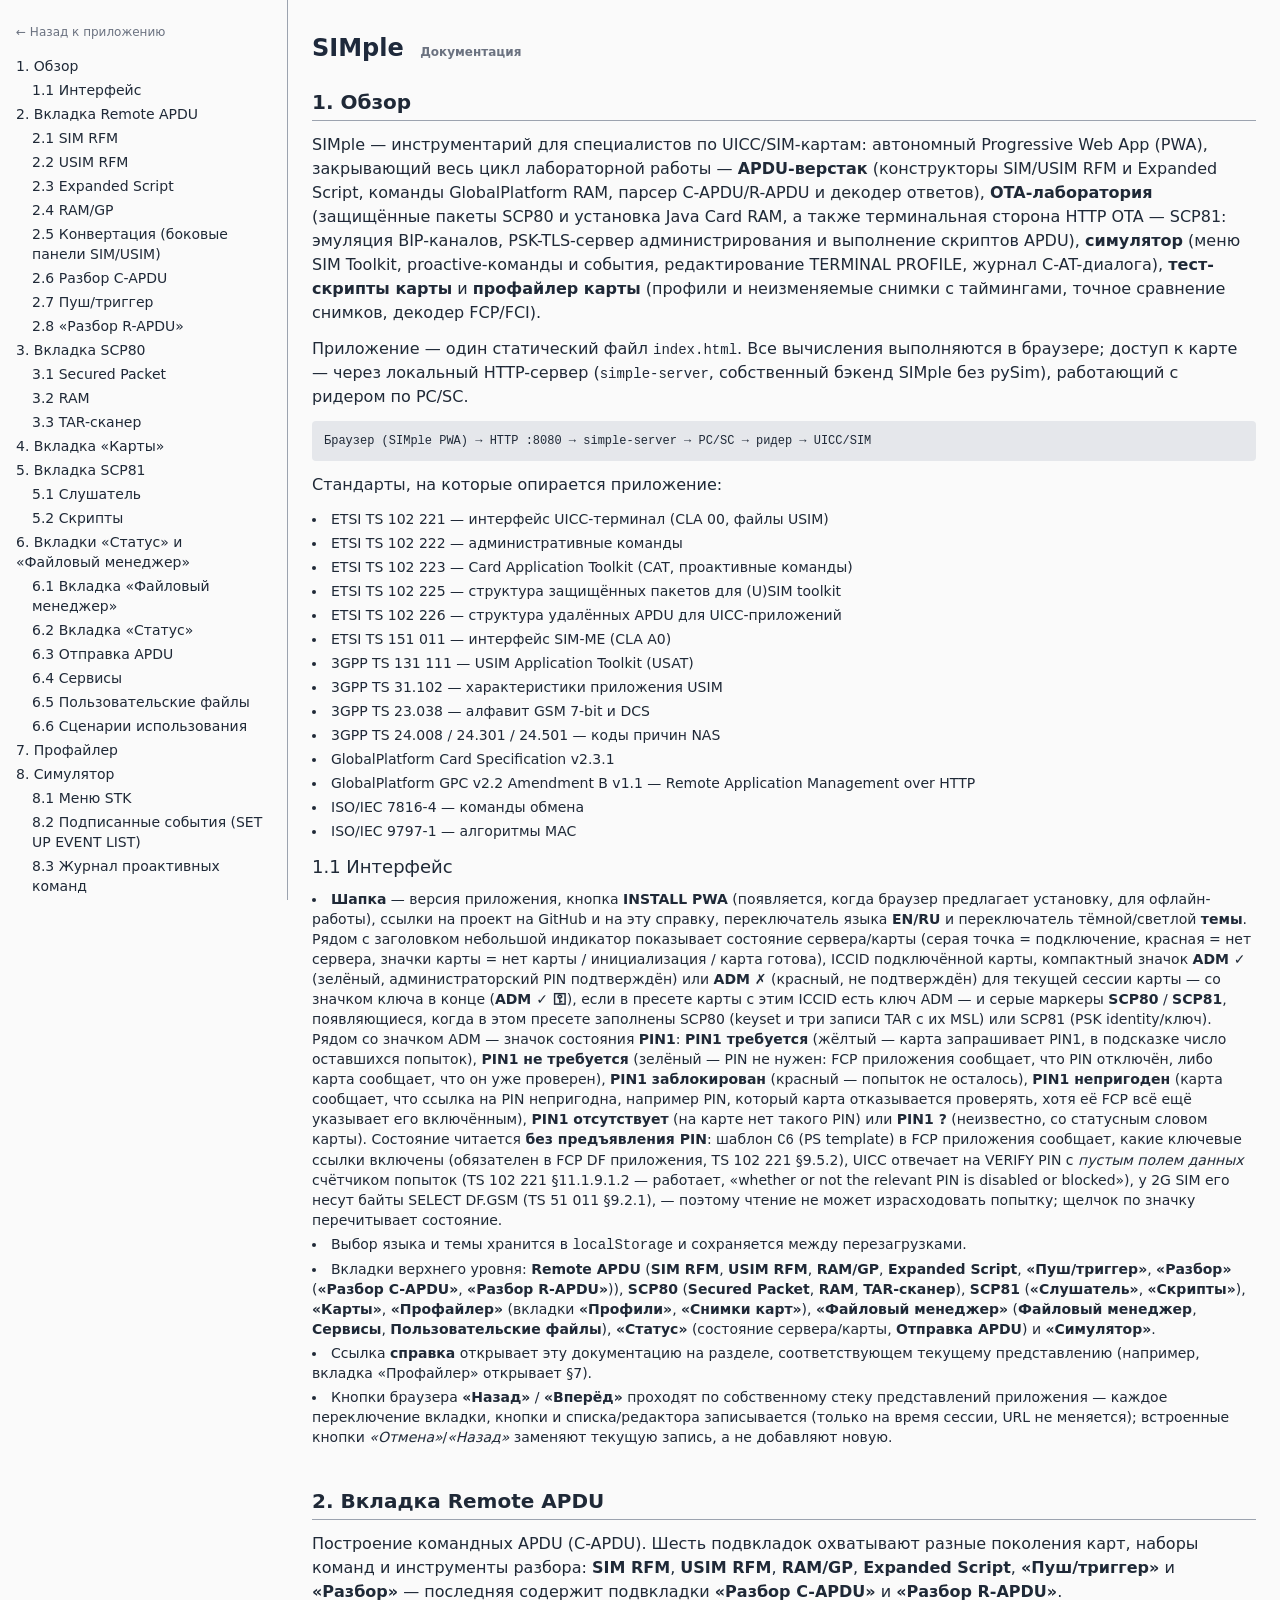
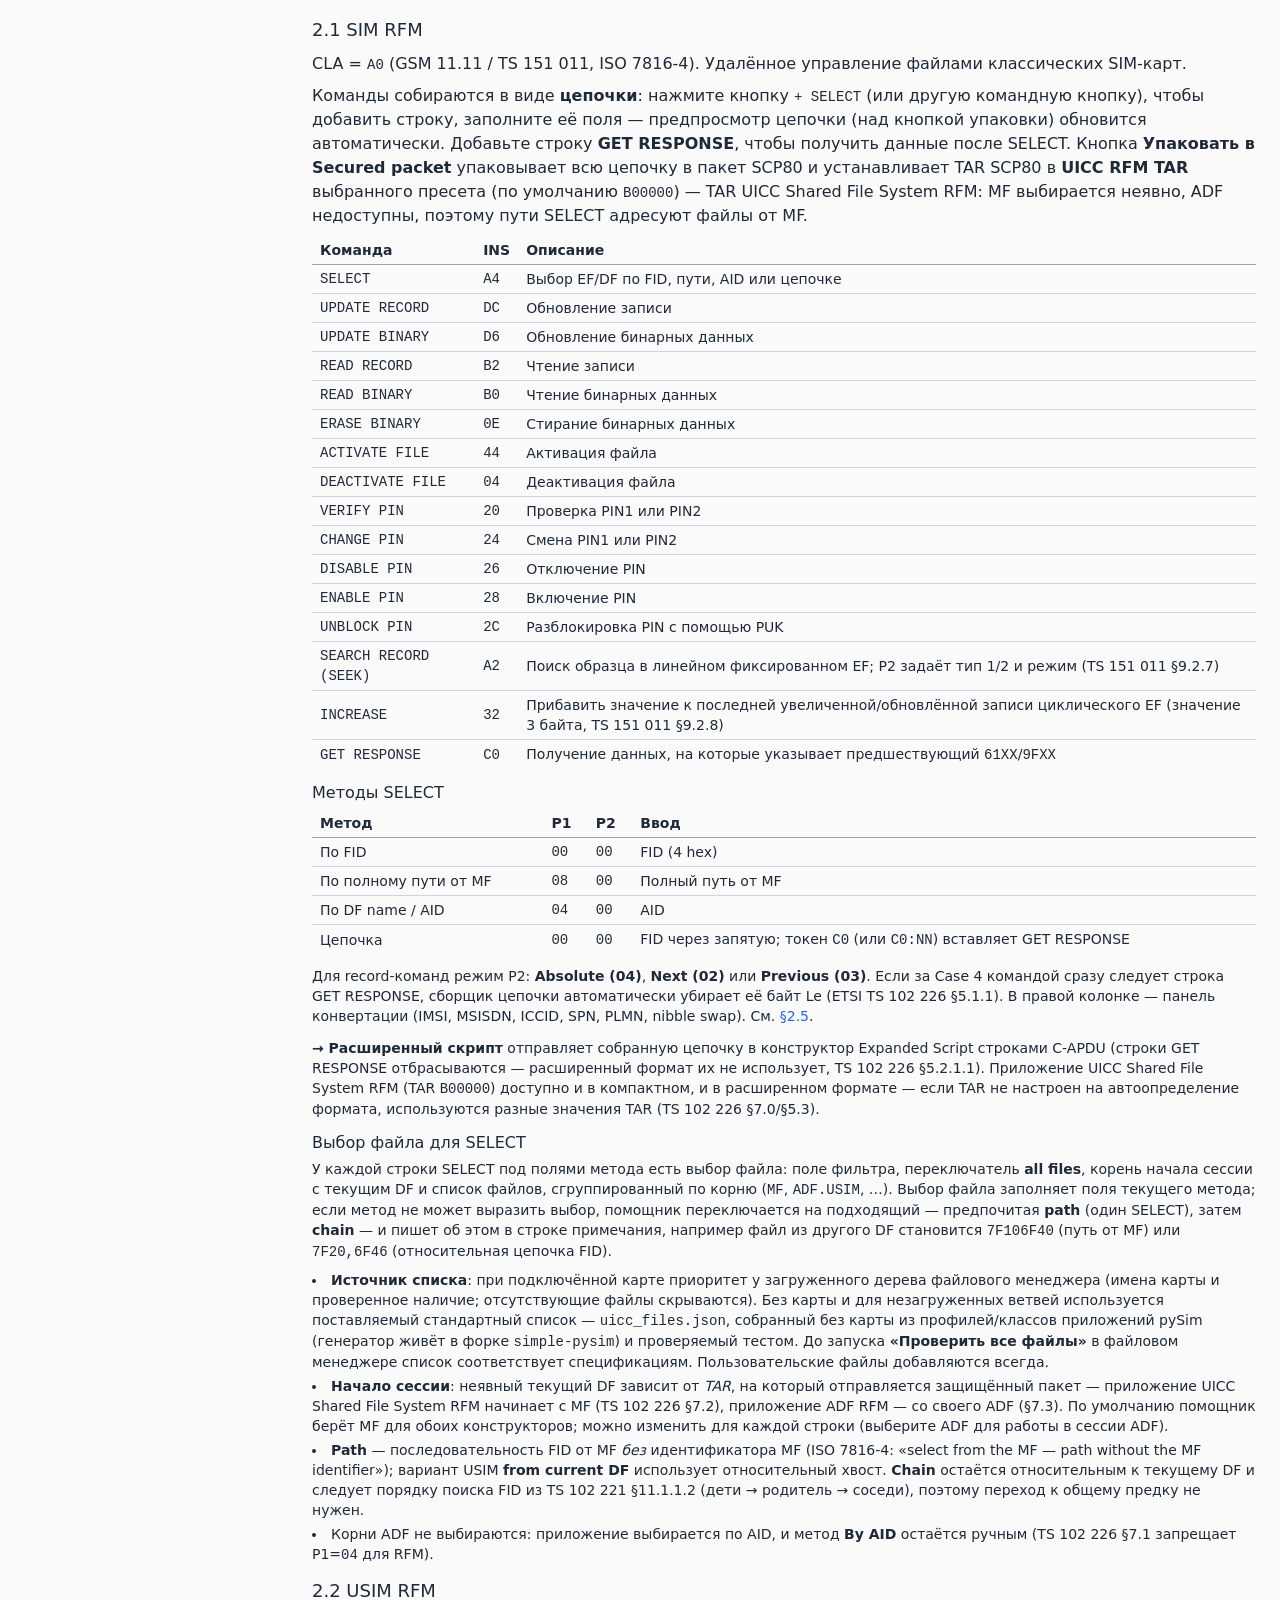
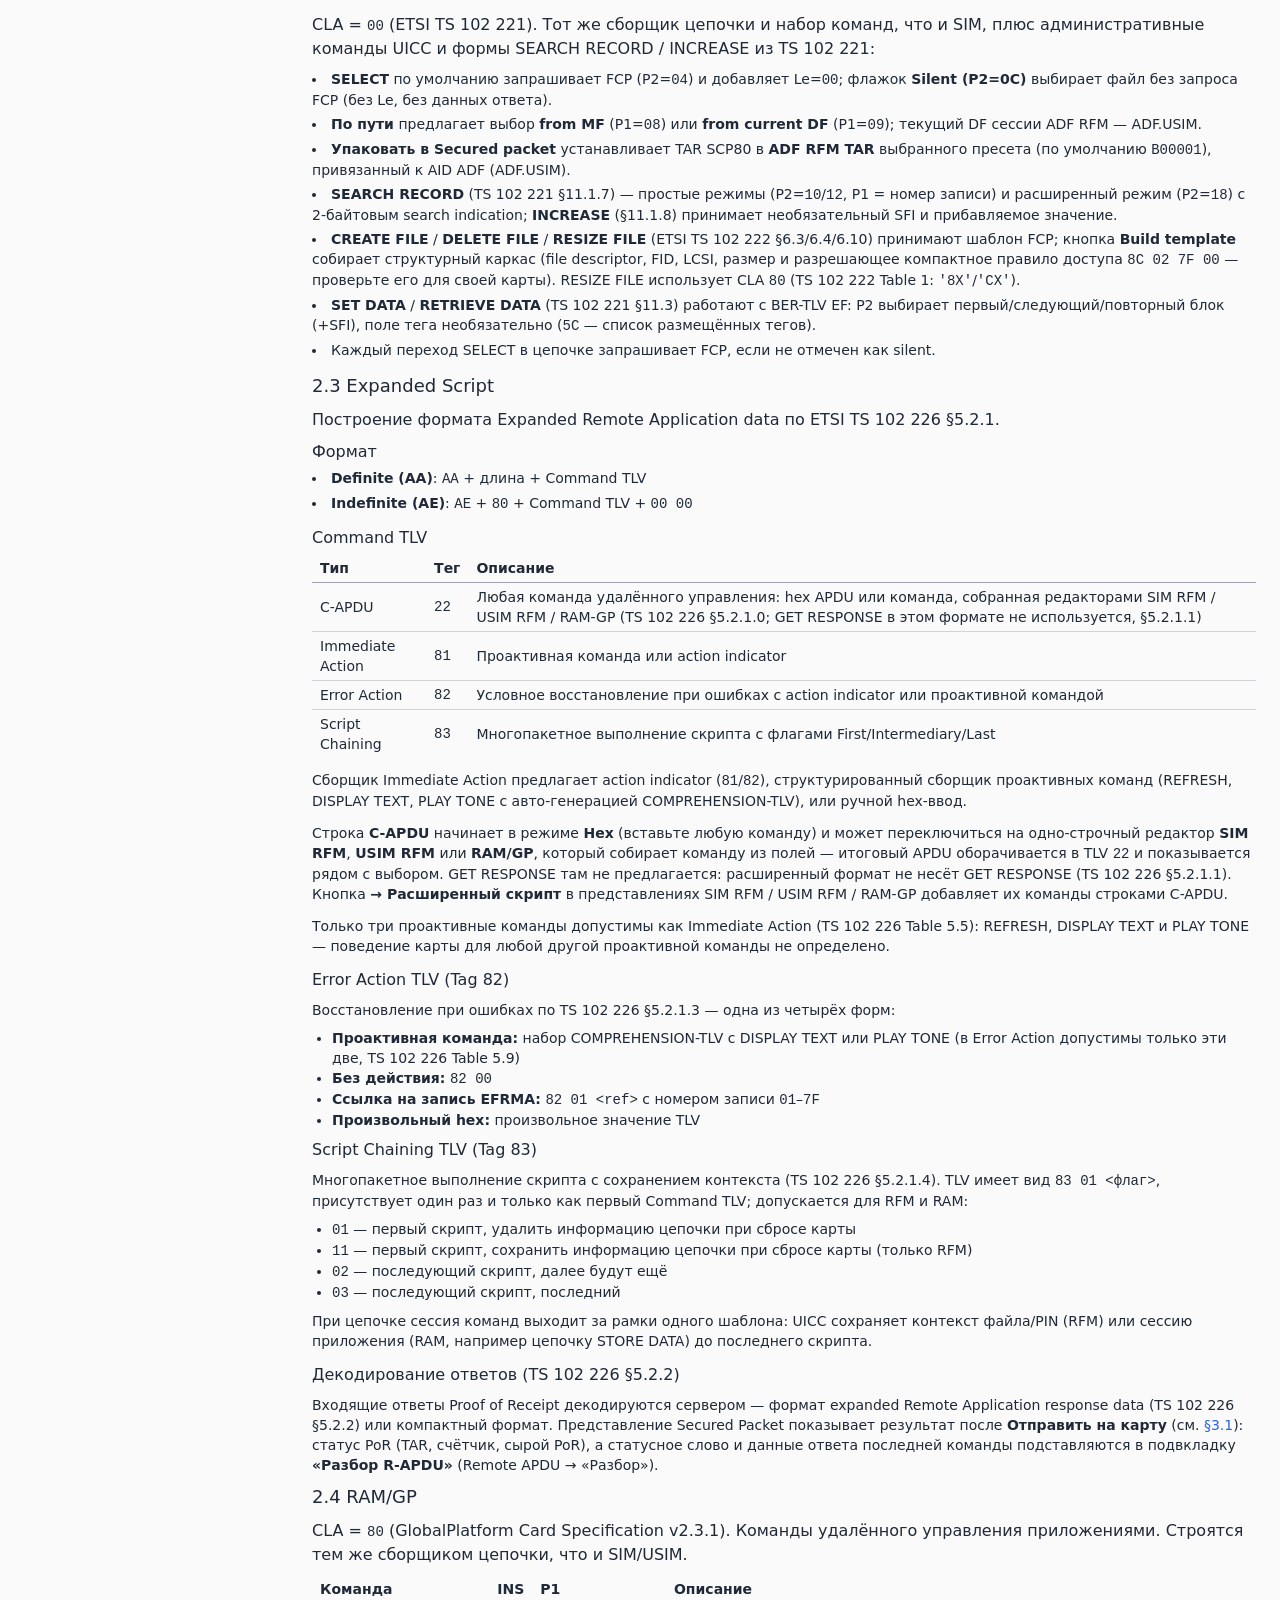
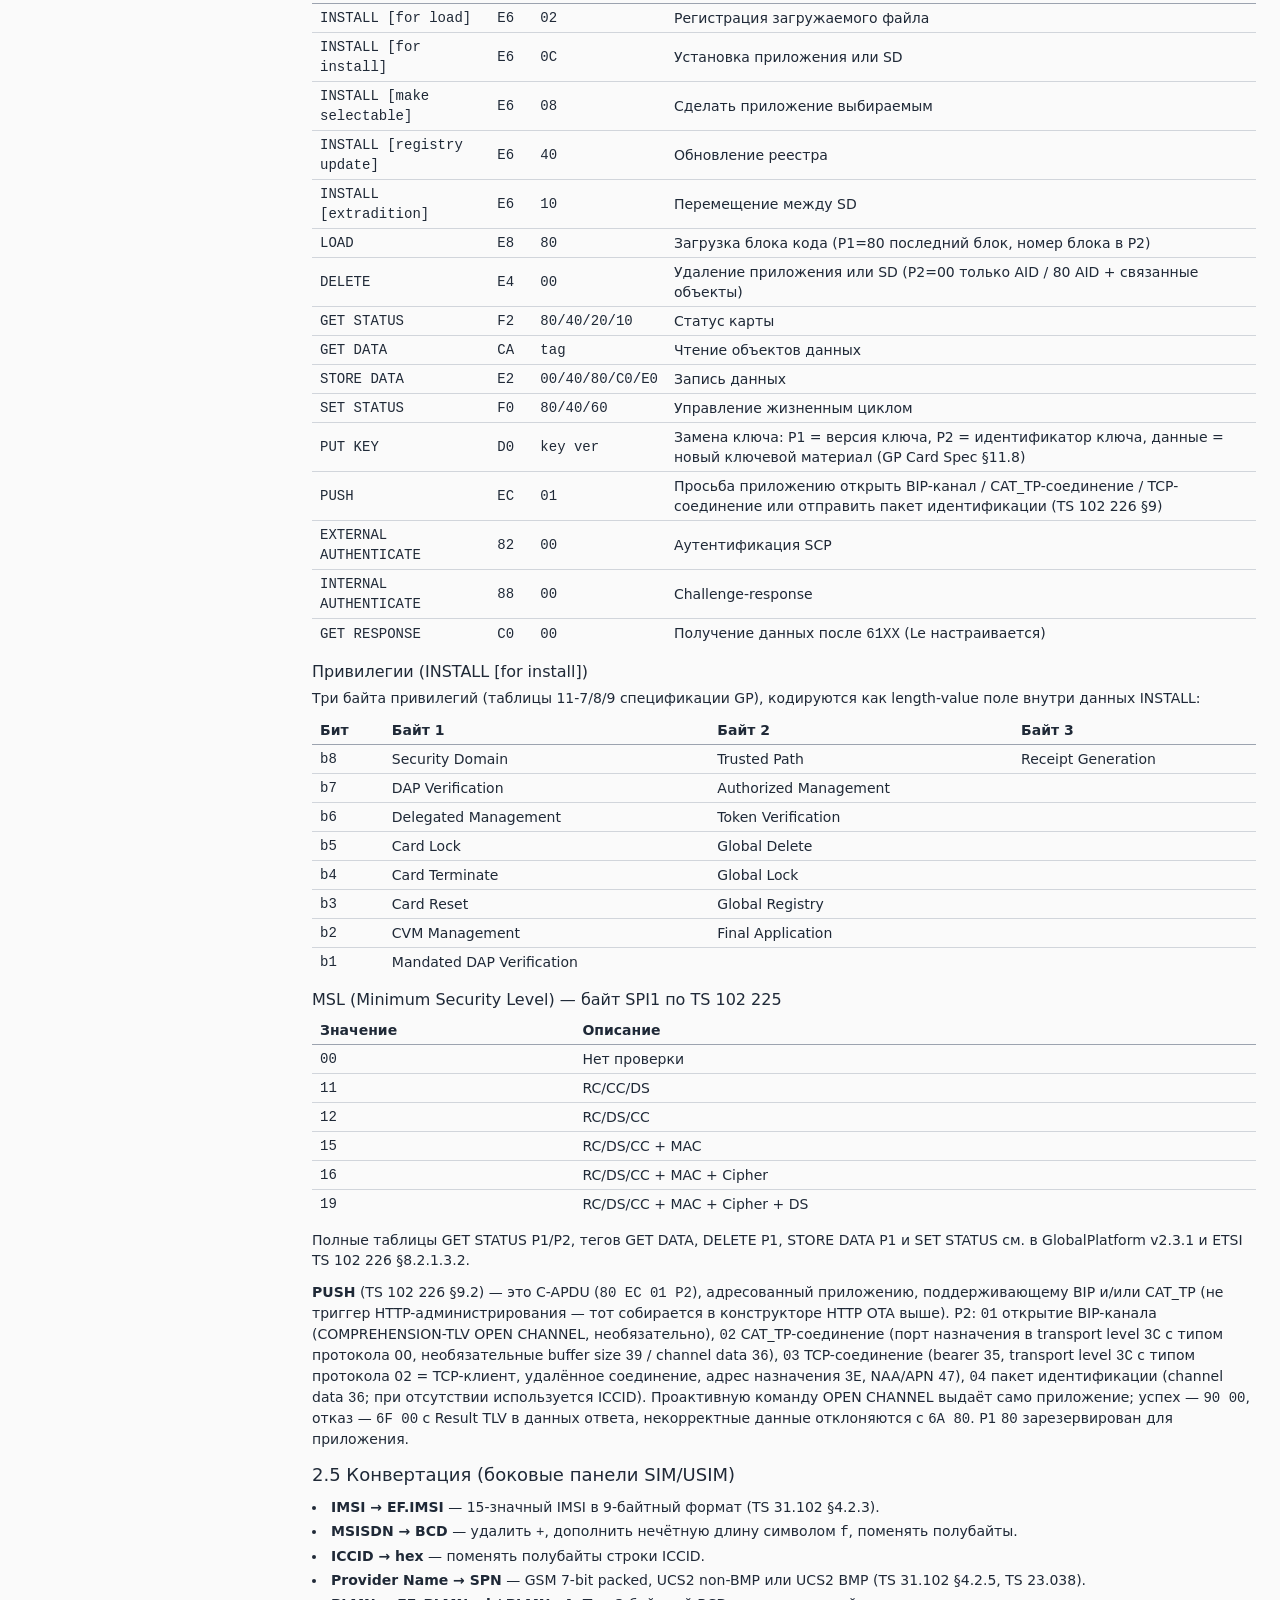
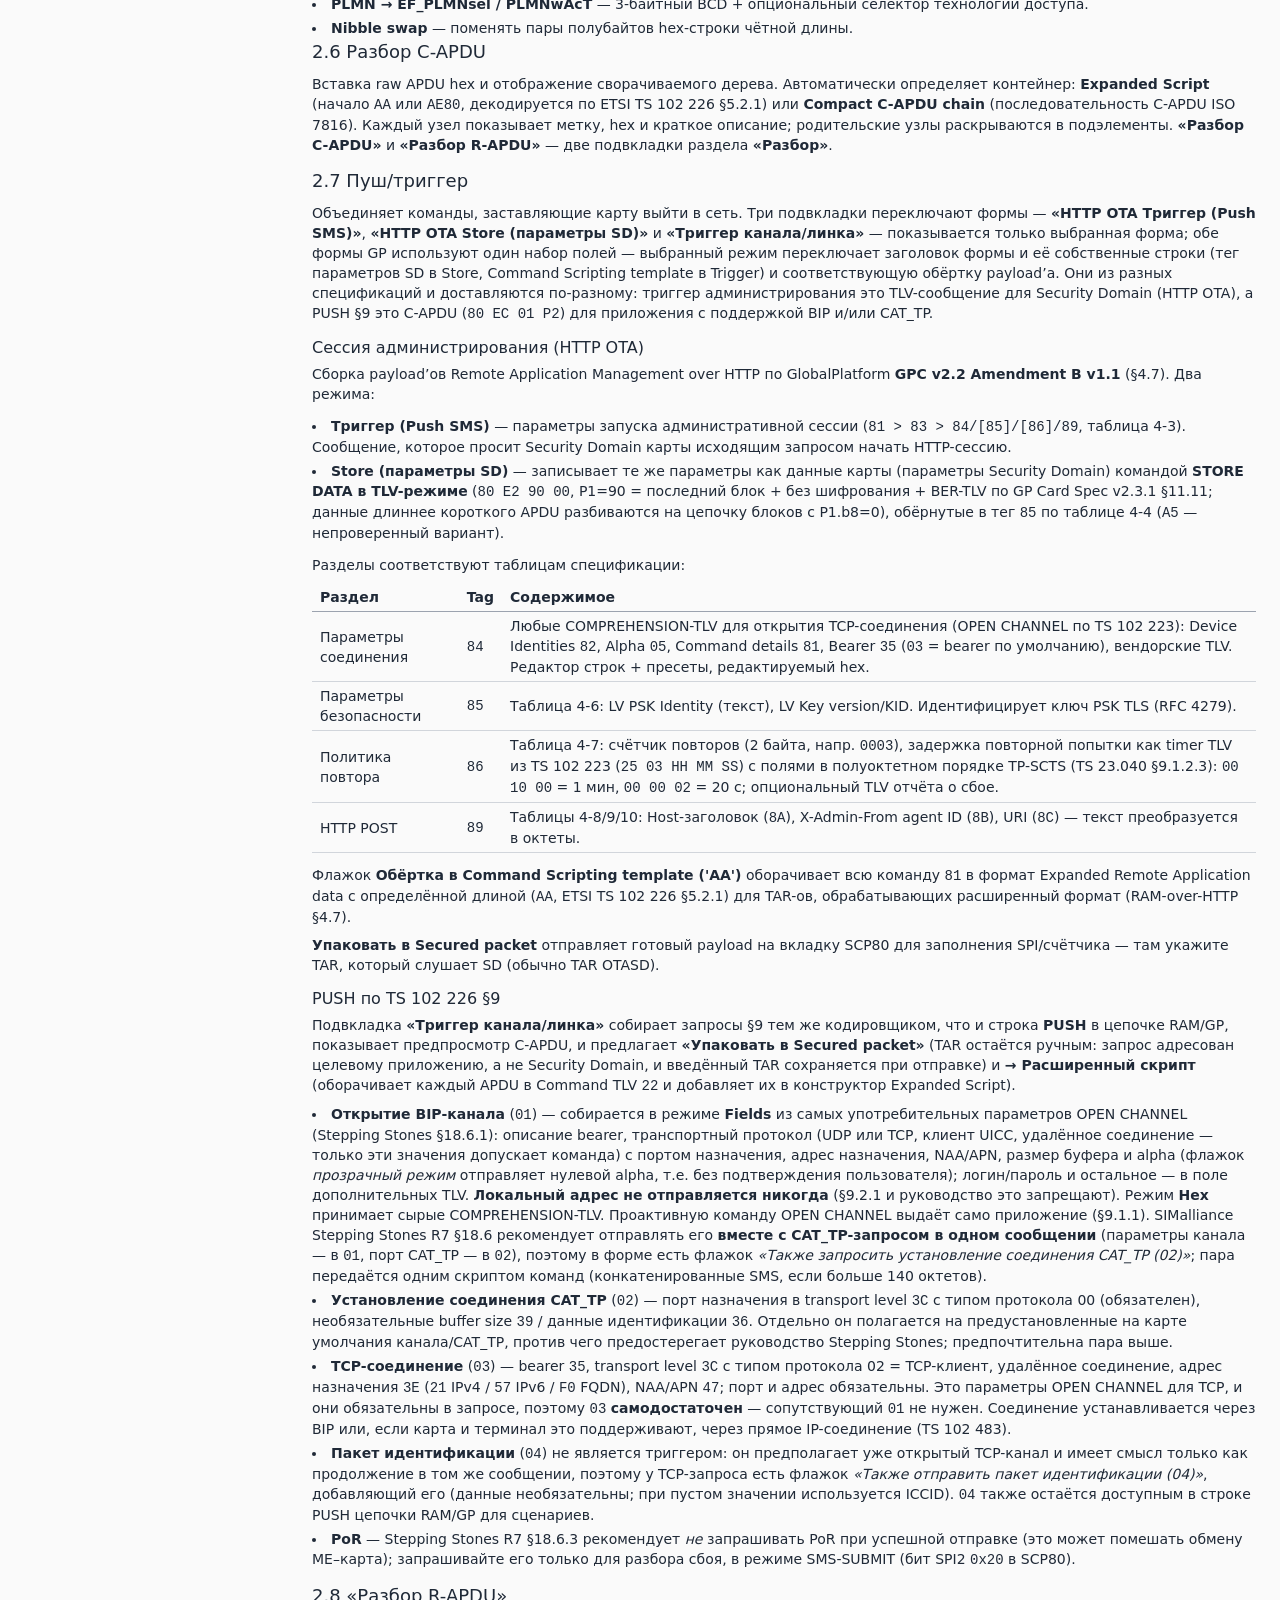
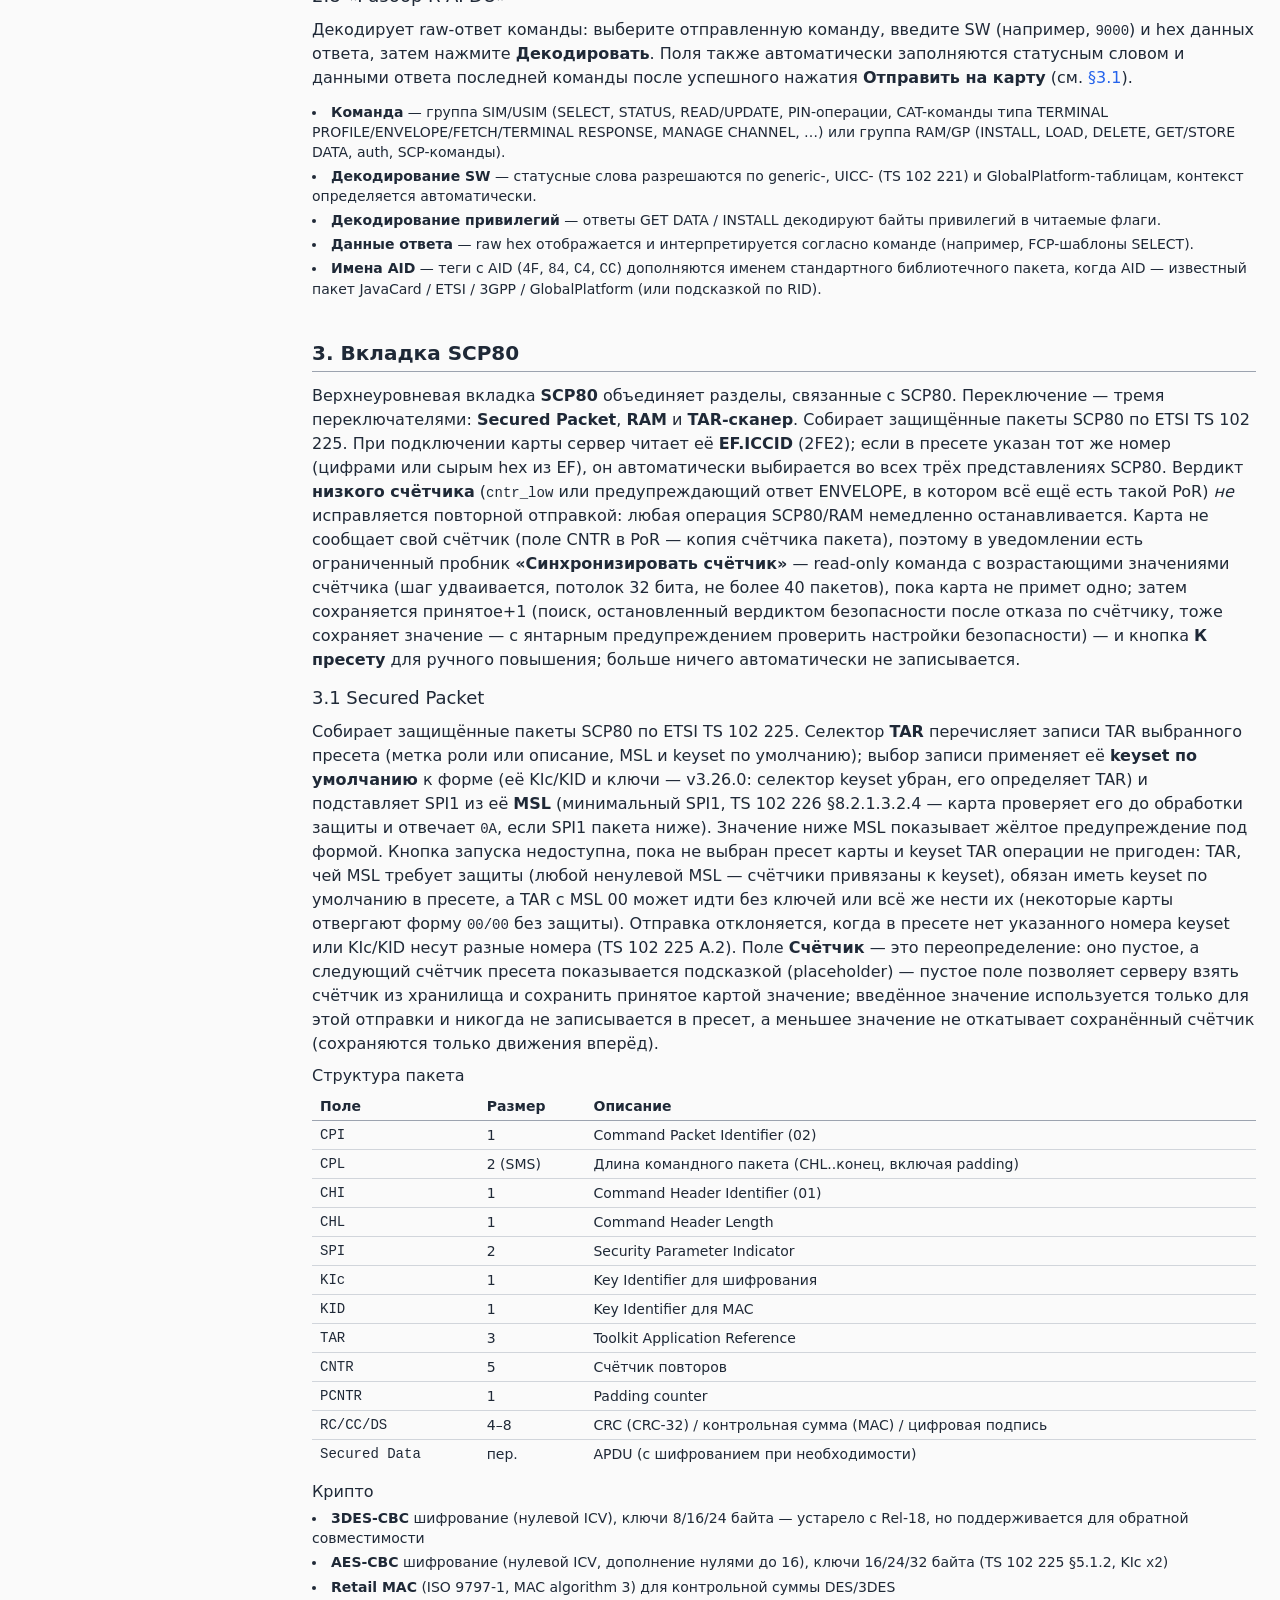
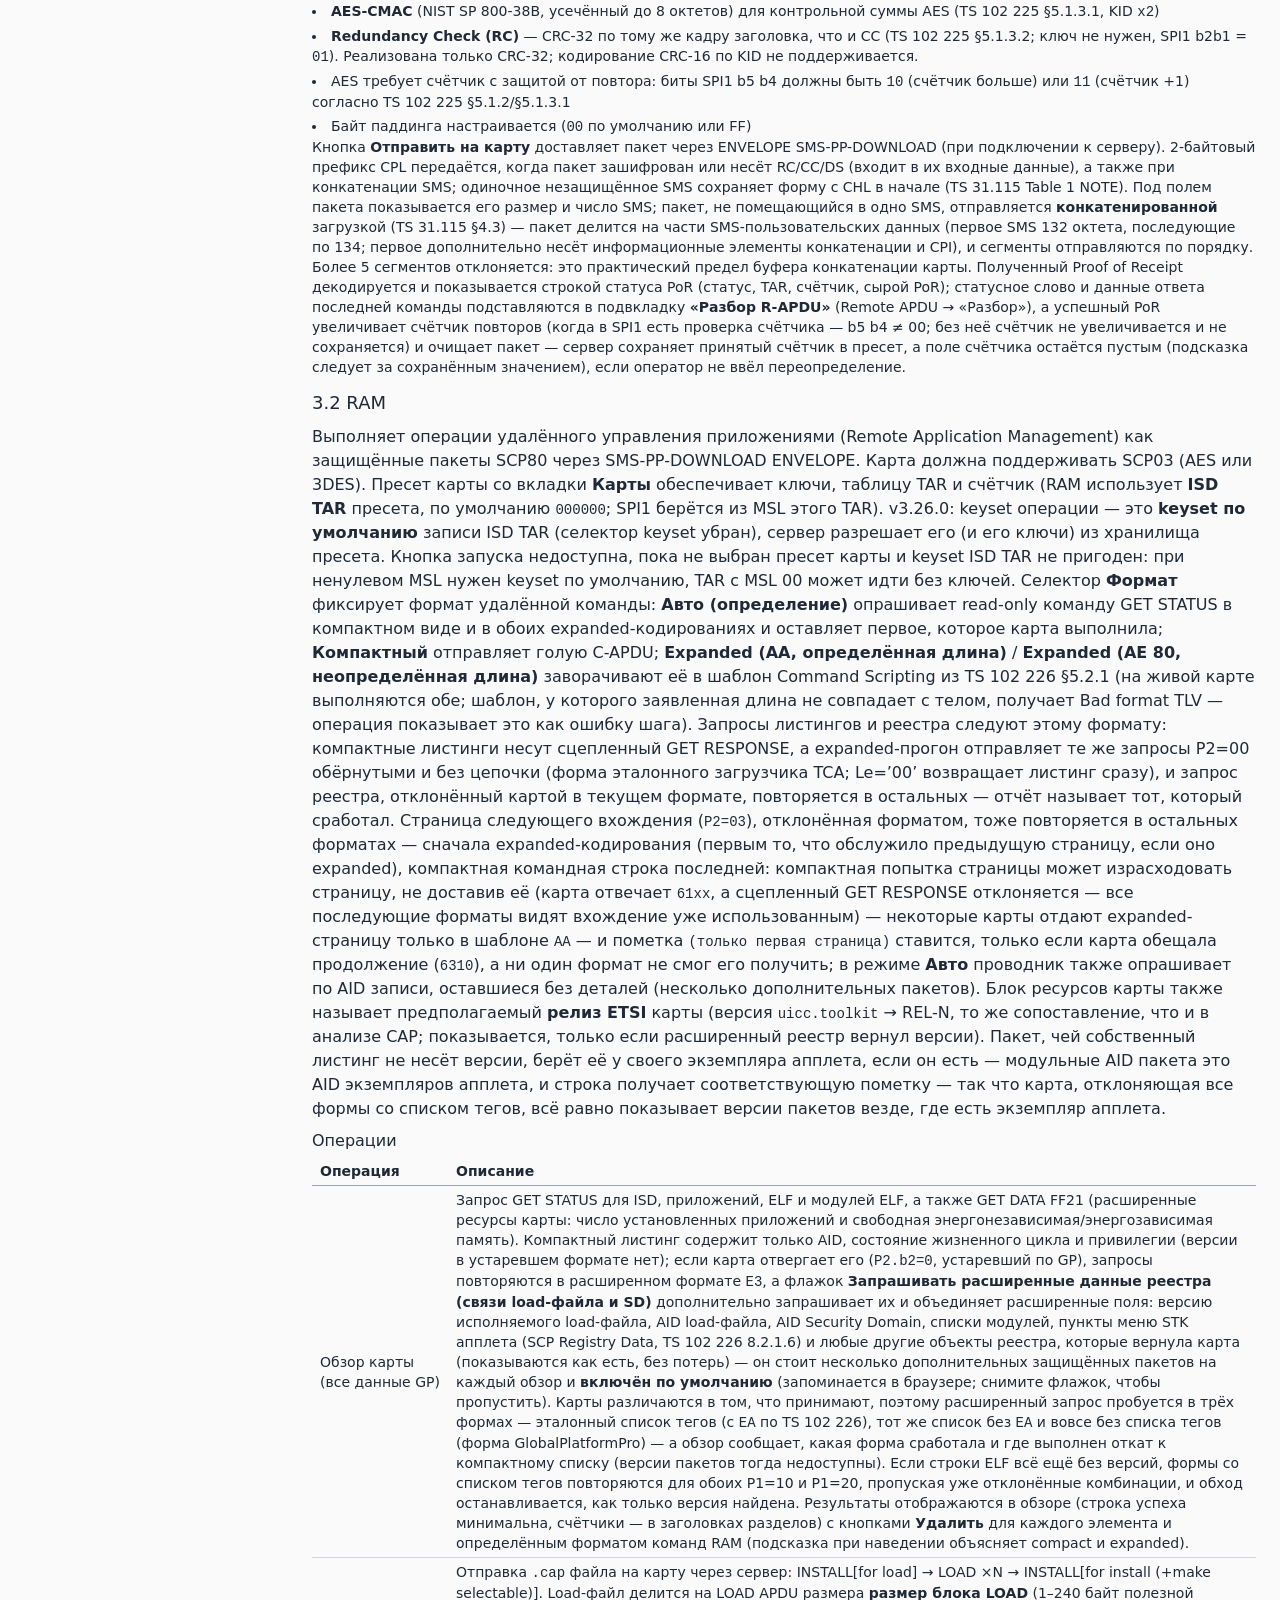
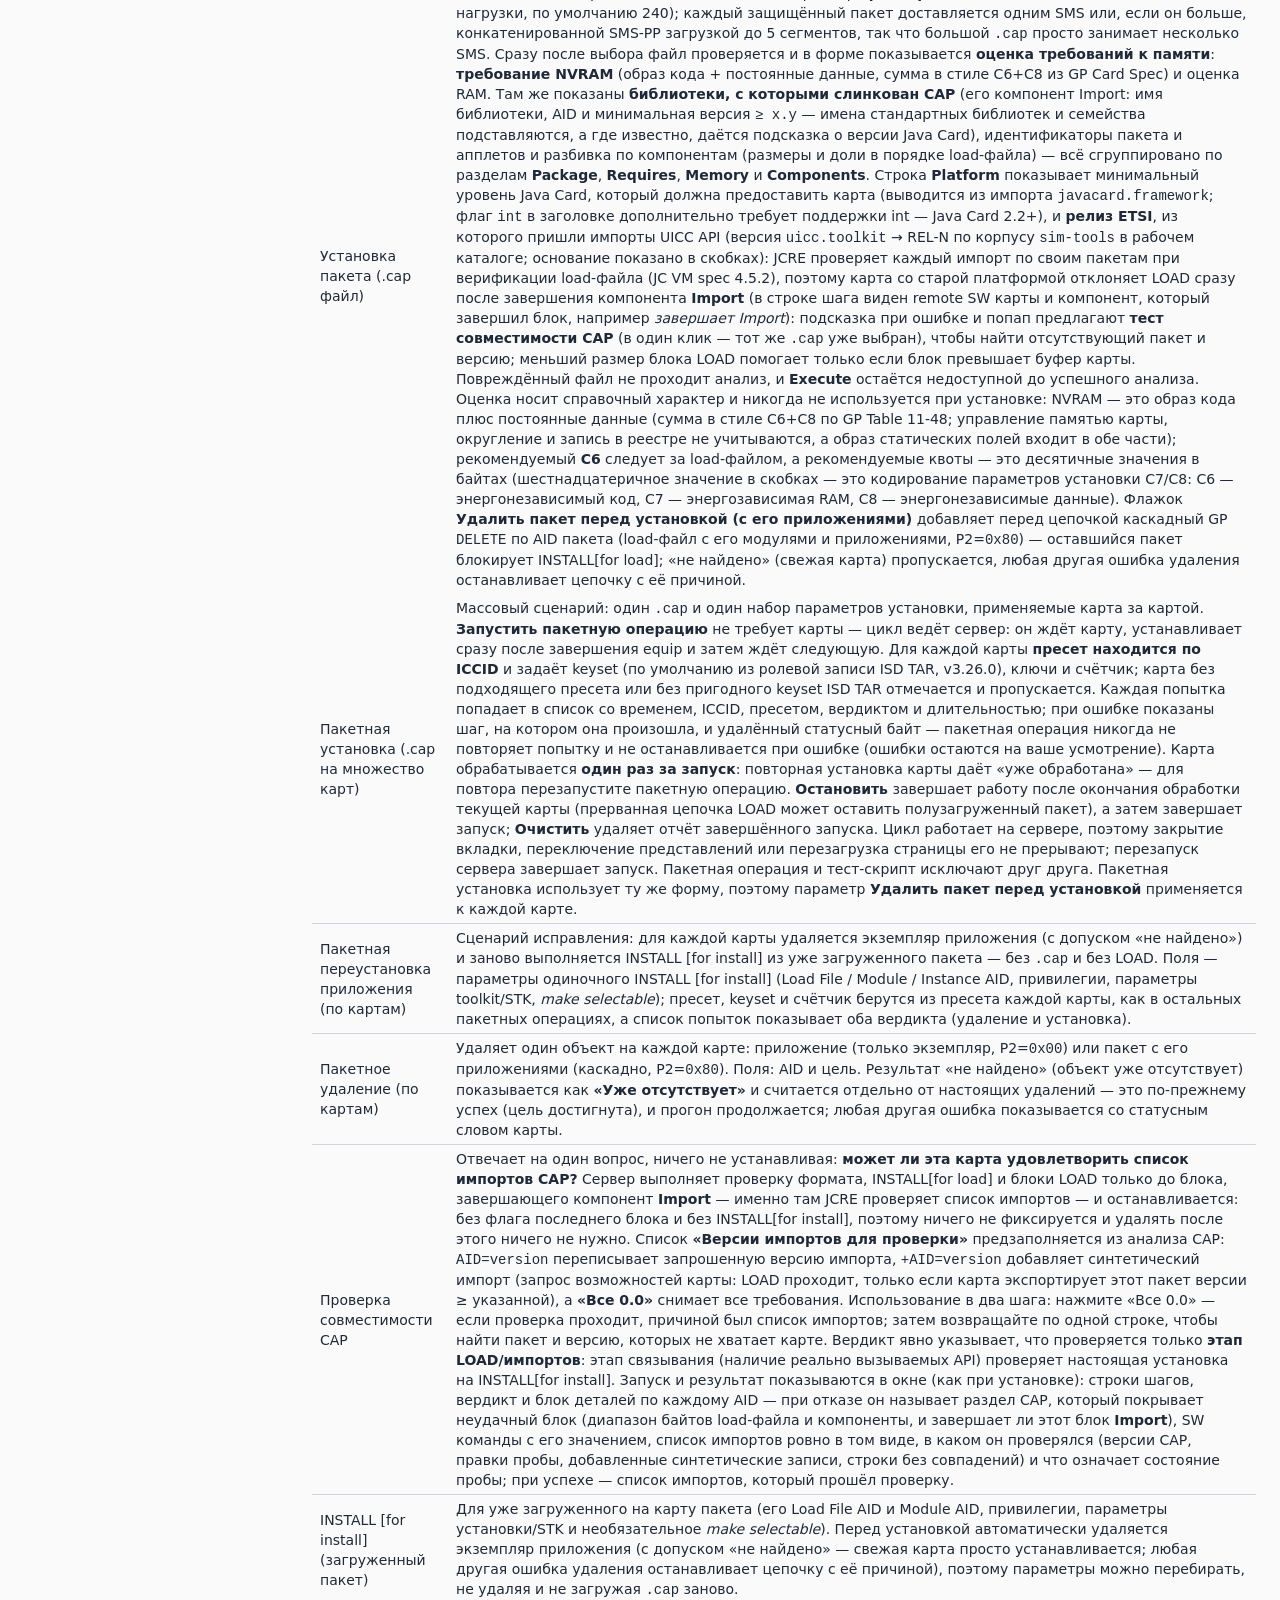
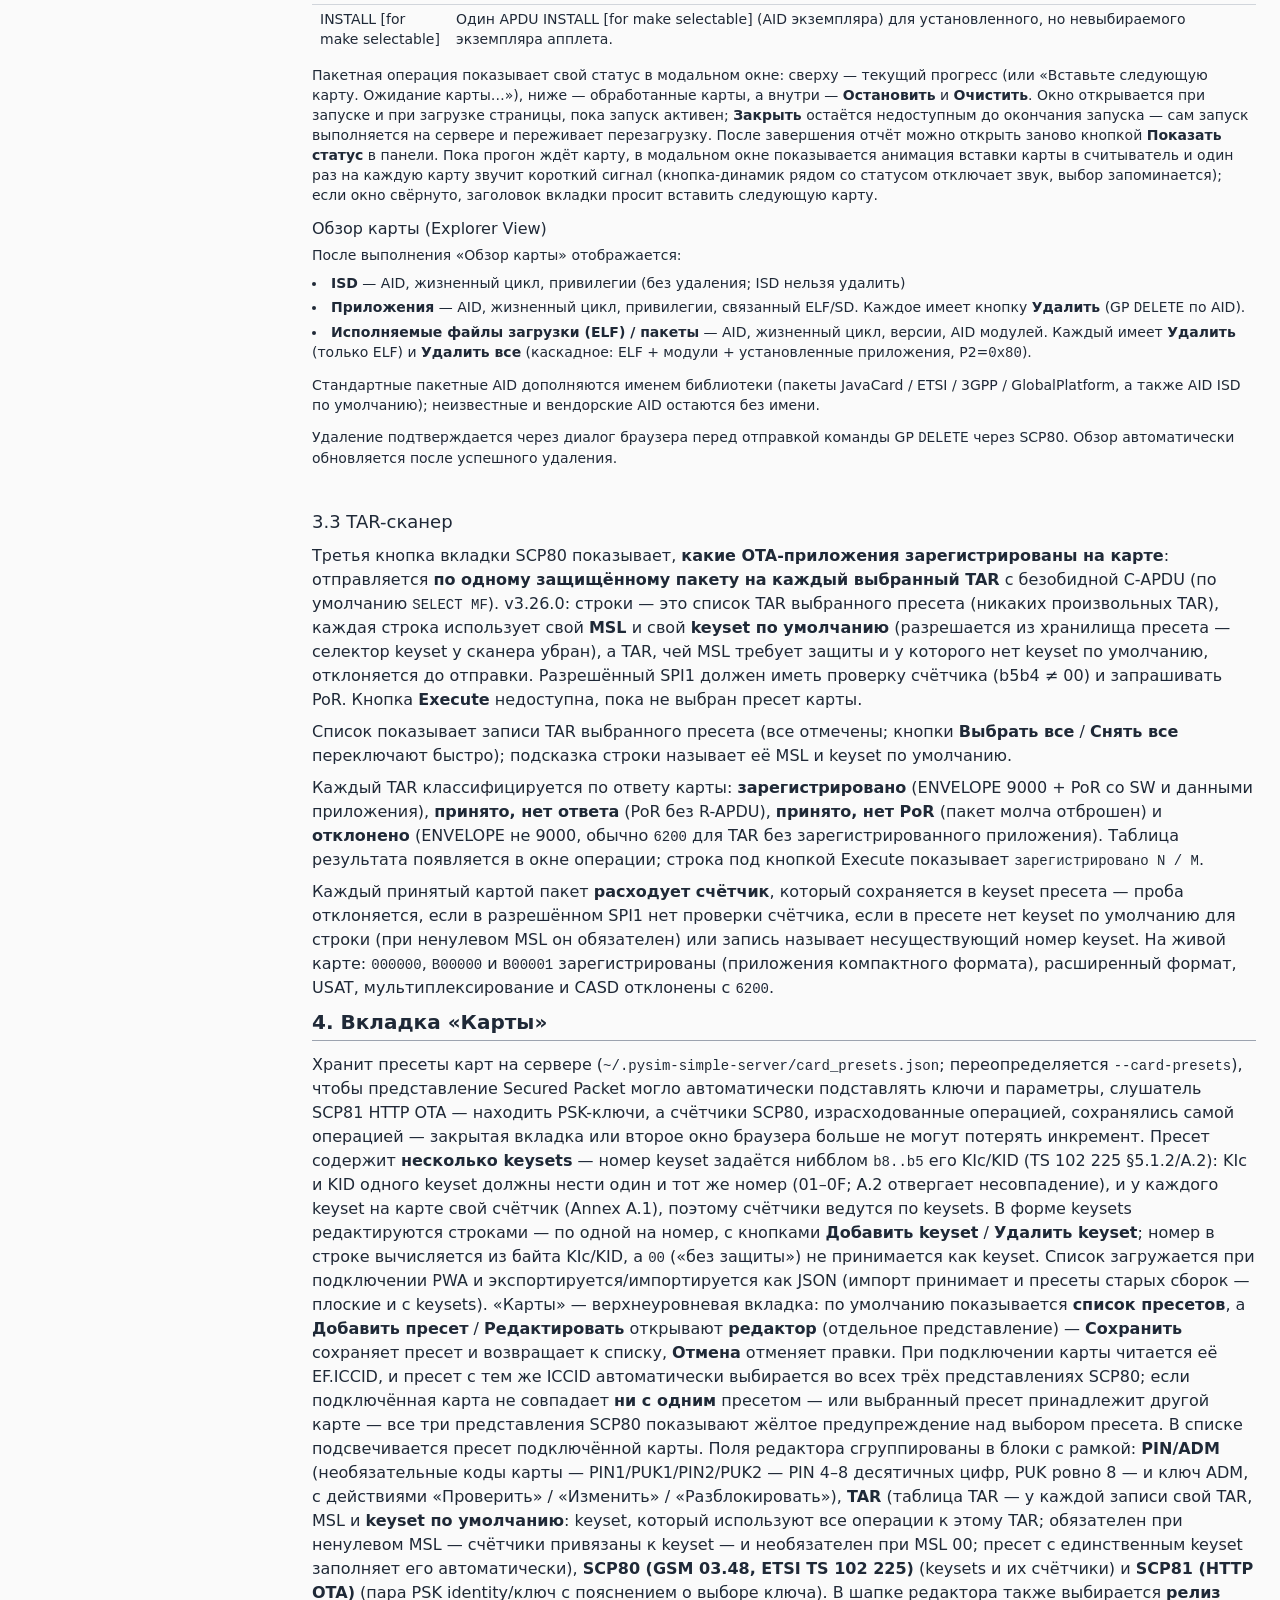
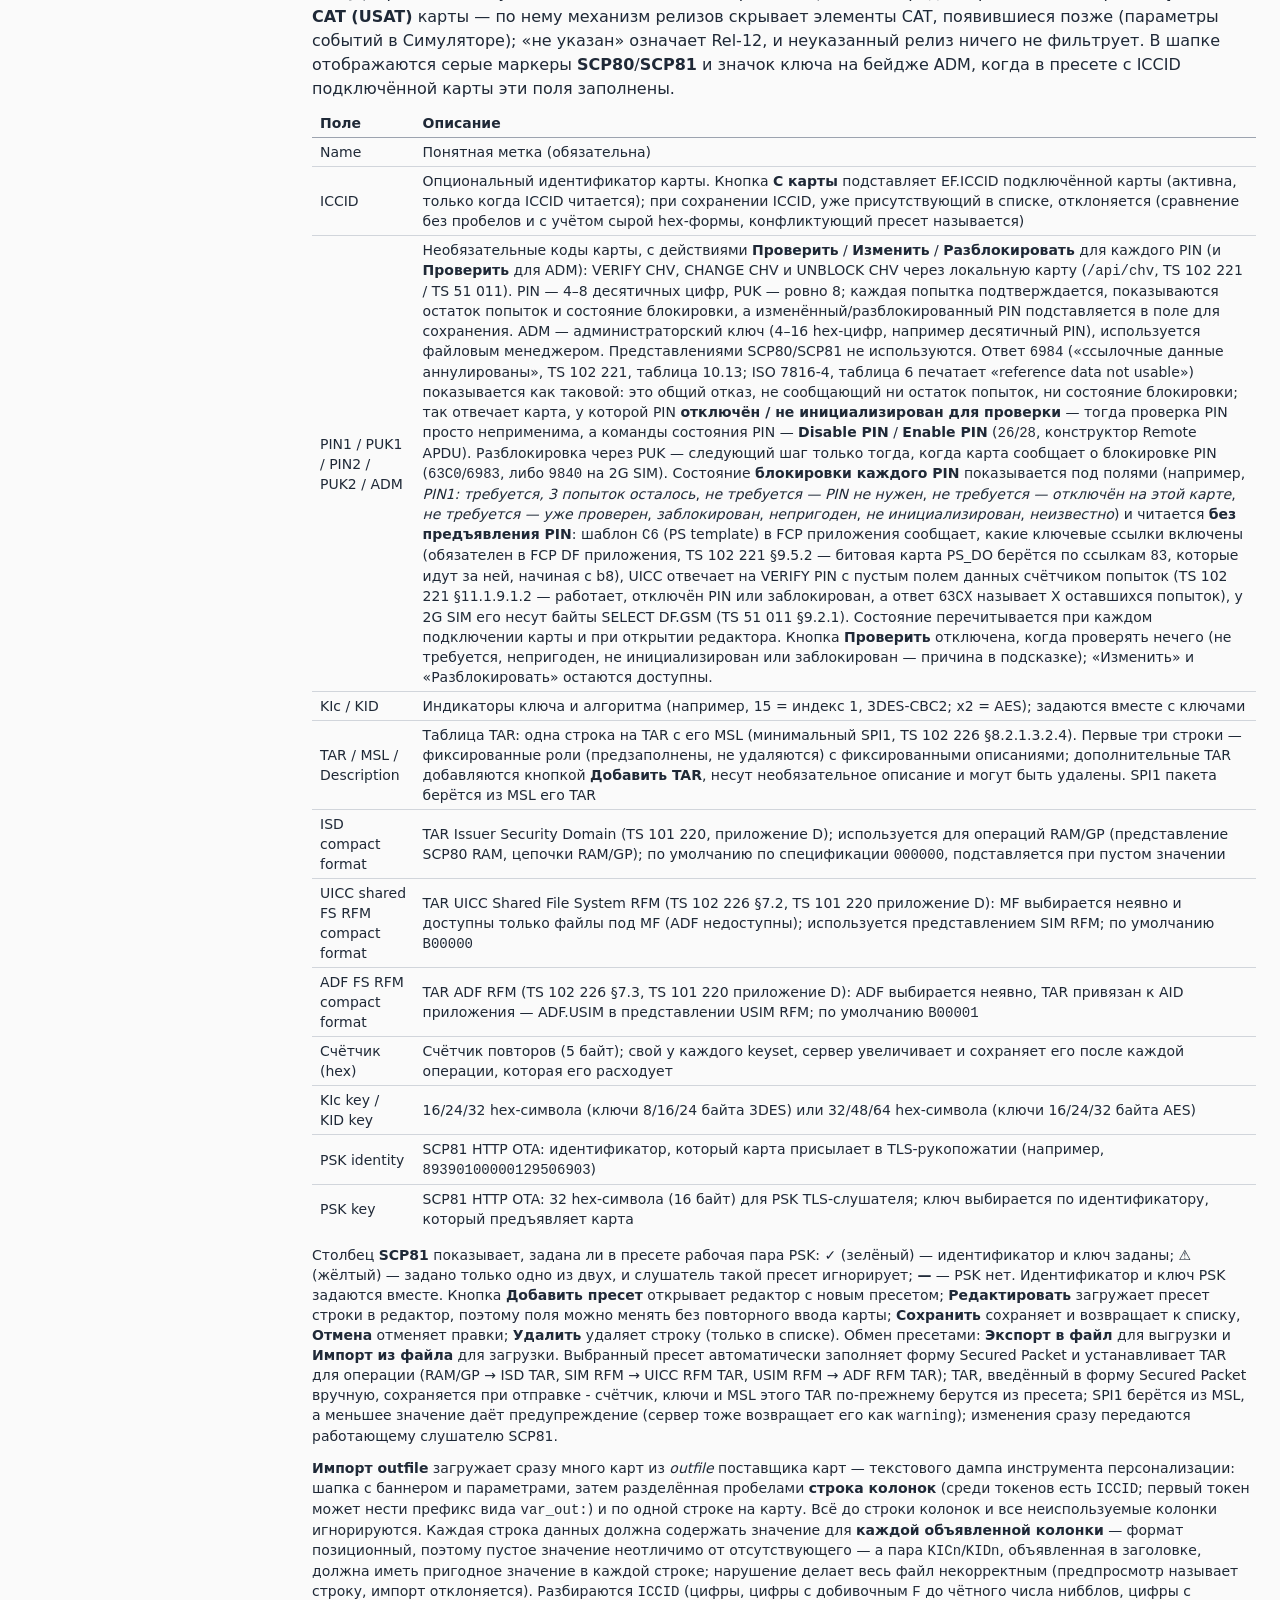
==== commit 406590f2: "chv: the PIN lock state + the 6984 answer (4.2.0; 4.1.0 withdrawn) A CHV operation answering 6984 ("" ====
--- a/frontend/help-ru.html
+++ b/frontend/help-ru.html
@@ -42,7 +42,7 @@
 
 	<h3 id="interface" class="text-lg font-medium mb-2">1.1 Интерфейс</h3>
 	<ul class="list-disc list-inside text-sm space-y-1 mb-3">
-		<li><strong>Шапка</strong> — версия приложения, кнопка <strong>INSTALL PWA</strong> (появляется, когда браузер предлагает установку, для офлайн-работы), ссылки на проект на GitHub и на эту справку, переключатель языка <strong>EN/RU</strong> и переключатель тёмной/светлой <strong>темы</strong>. Рядом с заголовком небольшой индикатор показывает состояние сервера/карты (серая точка = подключение, красная = нет сервера, значки карты = нет карты / инициализация / карта готова), ICCID подключённой карты, компактный значок <strong>ADM ✓</strong> (зелёный, администраторский PIN подтверждён) или <strong>ADM ✗</strong> (красный, не подтверждён) для текущей сессии карты — со значком ключа в конце (<strong>ADM ✓ ⚿</strong>), если в пресете карты с этим ICCID есть ключ ADM — и серые маркеры <strong>SCP80</strong> / <strong>SCP81</strong>, появляющиеся, когда в этом пресете заполнены SCP80 (keyset и три записи TAR с их MSL) или SCP81 (PSK identity/ключ).</li>
+		<li><strong>Шапка</strong> — версия приложения, кнопка <strong>INSTALL PWA</strong> (появляется, когда браузер предлагает установку, для офлайн-работы), ссылки на проект на GitHub и на эту справку, переключатель языка <strong>EN/RU</strong> и переключатель тёмной/светлой <strong>темы</strong>. Рядом с заголовком небольшой индикатор показывает состояние сервера/карты (серая точка = подключение, красная = нет сервера, значки карты = нет карты / инициализация / карта готова), ICCID подключённой карты, компактный значок <strong>ADM ✓</strong> (зелёный, администраторский PIN подтверждён) или <strong>ADM ✗</strong> (красный, не подтверждён) для текущей сессии карты — со значком ключа в конце (<strong>ADM ✓ ⚿</strong>), если в пресете карты с этим ICCID есть ключ ADM — и серые маркеры <strong>SCP80</strong> / <strong>SCP81</strong>, появляющиеся, когда в этом пресете заполнены SCP80 (keyset и три записи TAR с их MSL) или SCP81 (PSK identity/ключ). Рядом со значком ADM — значок состояния <strong>PIN1</strong>: <strong>PIN1 требуется</strong> (жёлтый &mdash; карта запрашивает PIN1, в подсказке число оставшихся попыток), <strong>PIN1 не требуется</strong> (зелёный &mdash; PIN не нужен: FCP приложения сообщает, что PIN отключён, либо карта сообщает, что он уже проверен), <strong>PIN1 заблокирован</strong> (красный &mdash; попыток не осталось), <strong>PIN1 непригоден</strong> (карта сообщает, что ссылка на PIN непригодна, например PIN, который карта отказывается проверять, хотя её FCP всё ещё указывает его включённым), <strong>PIN1 отсутствует</strong> (на карте нет такого PIN) или <strong>PIN1 ?</strong> (неизвестно, со статусным словом карты). Состояние читается <strong>без предъявления PIN</strong>: шаблон <code class="font-mono text-sm">C6</code> (PS template) в FCP приложения сообщает, какие ключевые ссылки включены (обязателен в FCP DF приложения, TS 102 221 &sect;9.5.2), UICC отвечает на VERIFY PIN с <em>пустым полем данных</em> счётчиком попыток (TS 102 221 &sect;11.1.9.1.2 &mdash; работает, «whether or not the relevant PIN is disabled or blocked»), у 2G SIM его несут байты SELECT DF.GSM (TS 51 011 &sect;9.2.1), &mdash; поэтому чтение не может израсходовать попытку; щелчок по значку перечитывает состояние.</li>
 		<li>Выбор языка и темы хранится в <code class="font-mono text-sm">localStorage</code> и сохраняется между перезагрузками.</li>
 		<li>Вкладки верхнего уровня: <strong>Remote APDU</strong> (<strong>SIM RFM</strong>, <strong>USIM RFM</strong>, <strong>RAM/GP</strong>, <strong>Expanded Script</strong>, <strong>&laquo;Пуш/триггер&raquo;</strong>, <strong>&laquo;Разбор&raquo;</strong> (<strong>«Разбор C-APDU»</strong>, <strong>«Разбор R-APDU»</strong>)), <strong>SCP80</strong> (<strong>Secured Packet</strong>, <strong>RAM</strong>, <strong>TAR-сканер</strong>), <strong>SCP81</strong> (<strong>&laquo;Слушатель&raquo;</strong>, <strong>&laquo;Скрипты&raquo;</strong>), <strong>&laquo;Карты&raquo;</strong>, <strong>&laquo;Профайлер&raquo;</strong> (вкладки <strong>&laquo;Профили&raquo;</strong>, <strong>&laquo;Снимки карт&raquo;</strong>), <strong>&laquo;Файловый менеджер&raquo;</strong> (<strong>Файловый менеджер</strong>, <strong>Сервисы</strong>, <strong>Пользовательские файлы</strong>), <strong>&laquo;Статус&raquo;</strong> (состояние сервера/карты, <strong>Отправка APDU</strong>) и <strong>&laquo;Симулятор&raquo;</strong>.</li>
 		<li>Ссылка <strong>справка</strong> открывает эту документацию на разделе, соответствующем текущему представлению (например, вкладка &laquo;Профайлер&raquo; открывает &sect;7).</li>
@@ -359,7 +359,7 @@
 		<tbody>
 			<tr class="border-b border-gray-200 dark:border-slate-700"><td class="py-1 px-2">Name</td><td class="py-1 px-2">Понятная метка (обязательна)</td></tr>
 			<tr class="border-b border-gray-200 dark:border-slate-700"><td class="py-1 px-2">ICCID</td><td class="py-1 px-2">Опциональный идентификатор карты. Кнопка <strong>С карты</strong> подставляет EF.ICCID подключённой карты (активна, только когда ICCID читается); при сохранении ICCID, уже присутствующий в списке, отклоняется (сравнение без пробелов и с учётом сырой hex-формы, конфликтующий пресет называется)</td></tr>
-			<tr class="border-b border-gray-200 dark:border-slate-700"><td class="py-1 px-2">PIN1 / PUK1 / PIN2 / PUK2 / ADM</td><td class="py-1 px-2">Необязательные коды карты, с действиями <strong>Проверить</strong> / <strong>Изменить</strong> / <strong>Разблокировать</strong> для каждого PIN (и <strong>Проверить</strong> для ADM): VERIFY CHV, CHANGE CHV и UNBLOCK CHV через локальную карту (<code class="font-mono text-sm">/api/chv</code>, TS 102 221 / TS 51 011). PIN — 4&ndash;8 десятичных цифр, PUK — ровно 8; каждая попытка подтверждается, показываются остаток попыток и состояние блокировки, а изменённый/разблокированный PIN подставляется в поле для сохранения. ADM — администраторский ключ (4&ndash;16 hex-цифр, например десятичный PIN), используется файловым менеджером. Представлениями SCP80/SCP81 не используются</td></tr>
+			<tr class="border-b border-gray-200 dark:border-slate-700"><td class="py-1 px-2">PIN1 / PUK1 / PIN2 / PUK2 / ADM</td><td class="py-1 px-2">Необязательные коды карты, с действиями <strong>Проверить</strong> / <strong>Изменить</strong> / <strong>Разблокировать</strong> для каждого PIN (и <strong>Проверить</strong> для ADM): VERIFY CHV, CHANGE CHV и UNBLOCK CHV через локальную карту (<code class="font-mono text-sm">/api/chv</code>, TS 102 221 / TS 51 011). PIN — 4&ndash;8 десятичных цифр, PUK — ровно 8; каждая попытка подтверждается, показываются остаток попыток и состояние блокировки, а изменённый/разблокированный PIN подставляется в поле для сохранения. ADM — администраторский ключ (4&ndash;16 hex-цифр, например десятичный PIN), используется файловым менеджером. Представлениями SCP80/SCP81 не используются. Ответ <code class="font-mono text-sm">6984</code> (&laquo;ссылочные данные аннулированы&raquo;, TS 102 221, таблица 10.13; ISO 7816-4, таблица 6 печатает &laquo;reference data not usable&raquo;) показывается как таковой: это общий отказ, не сообщающий ни остаток попыток, ни состояние блокировки; так отвечает карта, у которой PIN <strong>отключён / не инициализирован для проверки</strong> &mdash; тогда проверка PIN просто неприменима, а команды состояния PIN &mdash; <strong>Disable PIN</strong> / <strong>Enable PIN</strong> (<code class="font-mono text-sm">26</code>/<code class="font-mono text-sm">28</code>, конструктор Remote APDU). Разблокировка через PUK &mdash; следующий шаг только тогда, когда карта сообщает о блокировке PIN (<code class="font-mono text-sm">63C0</code>/<code class="font-mono text-sm">6983</code>, либо <code class="font-mono text-sm">9840</code> на 2G SIM). Состояние <strong>блокировки каждого PIN</strong> показывается под полями (например, <em>PIN1: требуется, 3 попыток осталось</em>, <em>не требуется &mdash; PIN не нужен</em>, <em>не требуется &mdash; отключён на этой карте</em>, <em>не требуется &mdash; уже проверен</em>, <em>заблокирован</em>, <em>непригоден</em>, <em>не инициализирован</em>, <em>неизвестно</em>) и читается <strong>без предъявления PIN</strong>: шаблон <code class="font-mono text-sm">C6</code> (PS template) в FCP приложения сообщает, какие ключевые ссылки включены (обязателен в FCP DF приложения, TS 102 221 &sect;9.5.2 &mdash; битовая карта PS_DO берётся по ссылкам <code class="font-mono text-sm">83</code>, которые идут за ней, начиная с b8), UICC отвечает на VERIFY PIN с пустым полем данных счётчиком попыток (TS 102 221 &sect;11.1.9.1.2 &mdash; работает, отключён PIN или заблокирован, а ответ <code class="font-mono text-sm">63CX</code> называет X оставшихся попыток), у 2G SIM его несут байты SELECT DF.GSM (TS 51 011 &sect;9.2.1). Состояние перечитывается при каждом подключении карты и при открытии редактора. Кнопка <strong>Проверить</strong> отключена, когда проверять нечего (не требуется, непригоден, не инициализирован или заблокирован &mdash; причина в подсказке); «Изменить» и «Разблокировать» остаются доступны.</td></tr>
 			<tr class="border-b border-gray-200 dark:border-slate-700"><td class="py-1 px-2">KIc / KID</td><td class="py-1 px-2">Индикаторы ключа и алгоритма (например, 15 = индекс 1, 3DES-CBC2; x2 = AES); задаются вместе с ключами</td></tr>
 			<tr class="border-b border-gray-200 dark:border-slate-700"><td class="py-1 px-2">TAR / MSL / Description</td><td class="py-1 px-2">Таблица TAR: одна строка на TAR с его MSL (минимальный SPI1, TS 102 226 &sect;8.2.1.3.2.4). Первые три строки — фиксированные роли (предзаполнены, не удаляются) с фиксированными описаниями; дополнительные TAR добавляются кнопкой <strong>Добавить TAR</strong>, несут необязательное описание и могут быть удалены. SPI1 пакета берётся из MSL его TAR</td></tr>
 			<tr class="border-b border-gray-200 dark:border-slate-700"><td class="py-1 px-2">ISD compact format</td><td class="py-1 px-2">TAR Issuer Security Domain (TS 101 220, приложение D); используется для операций RAM/GP (представление SCP80 RAM, цепочки RAM/GP); по умолчанию по спецификации <code class="font-mono text-sm">000000</code>, подставляется при пустом значении</td></tr>
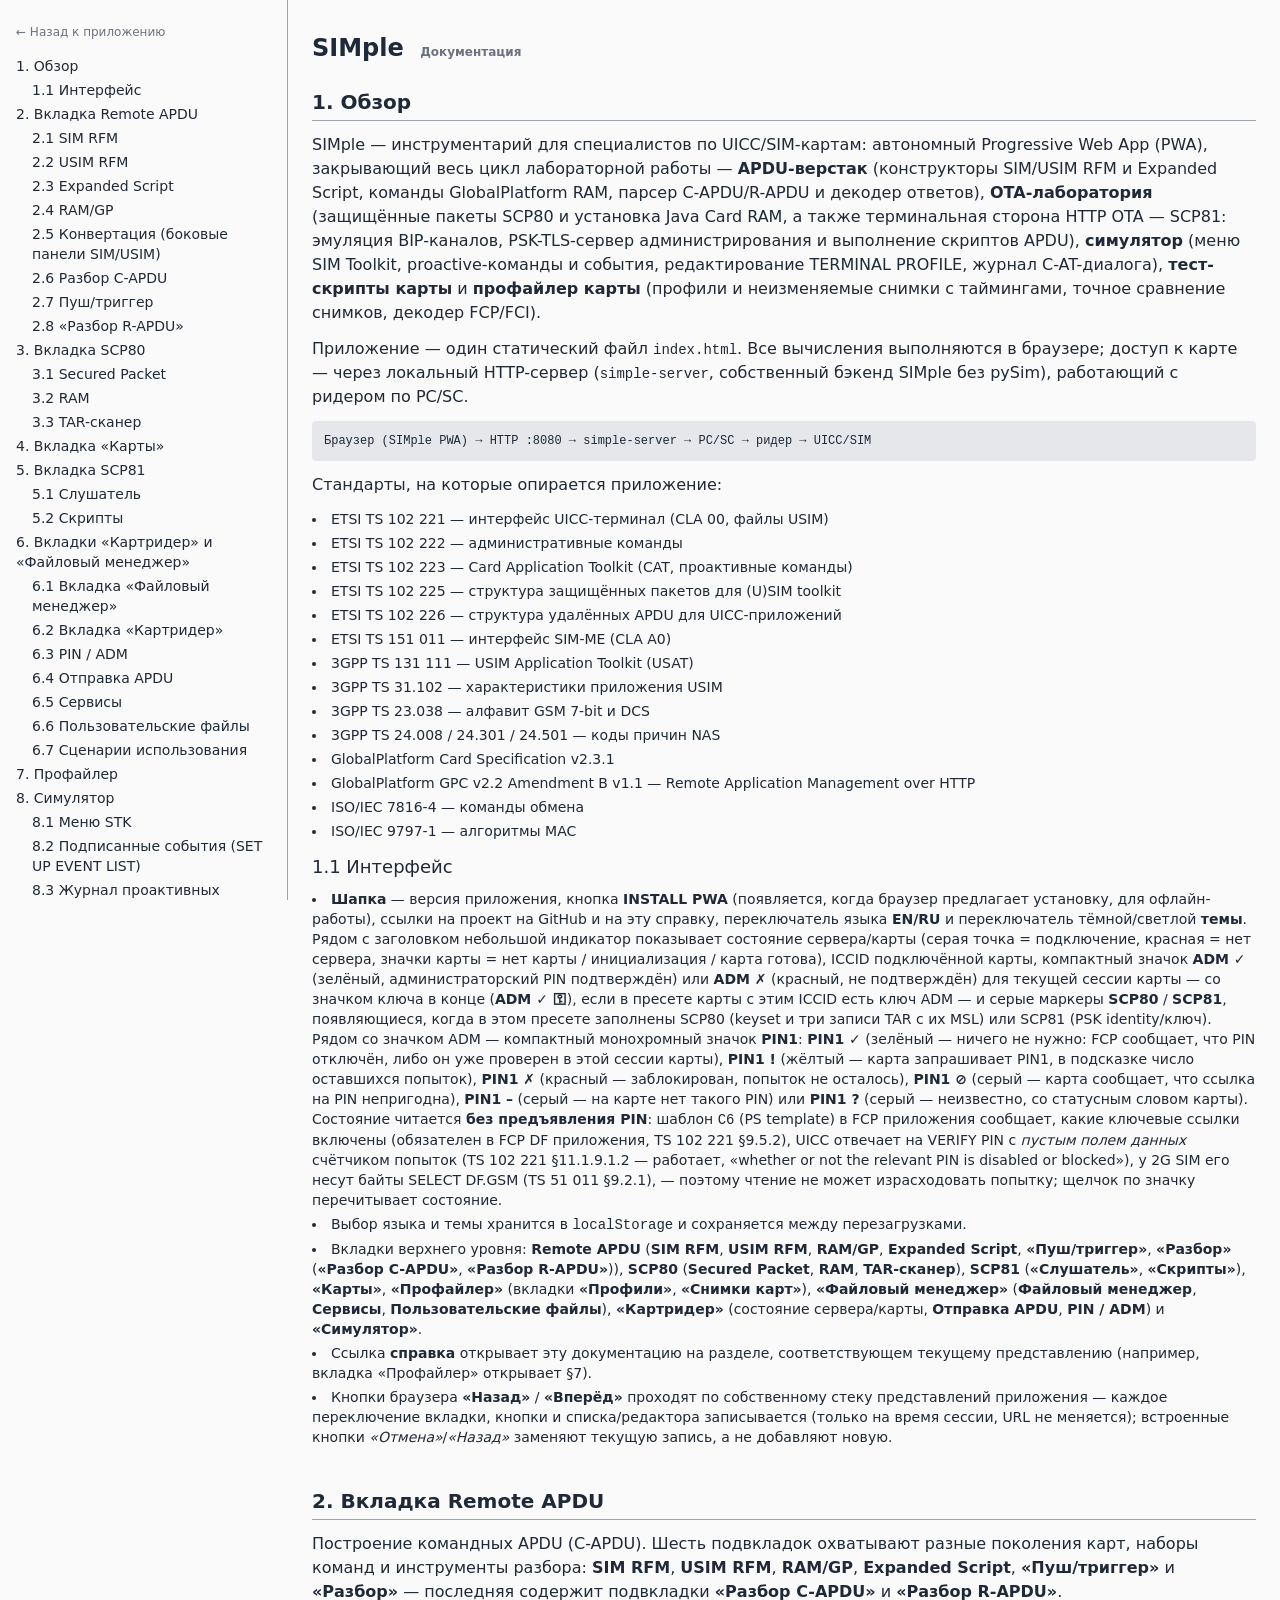
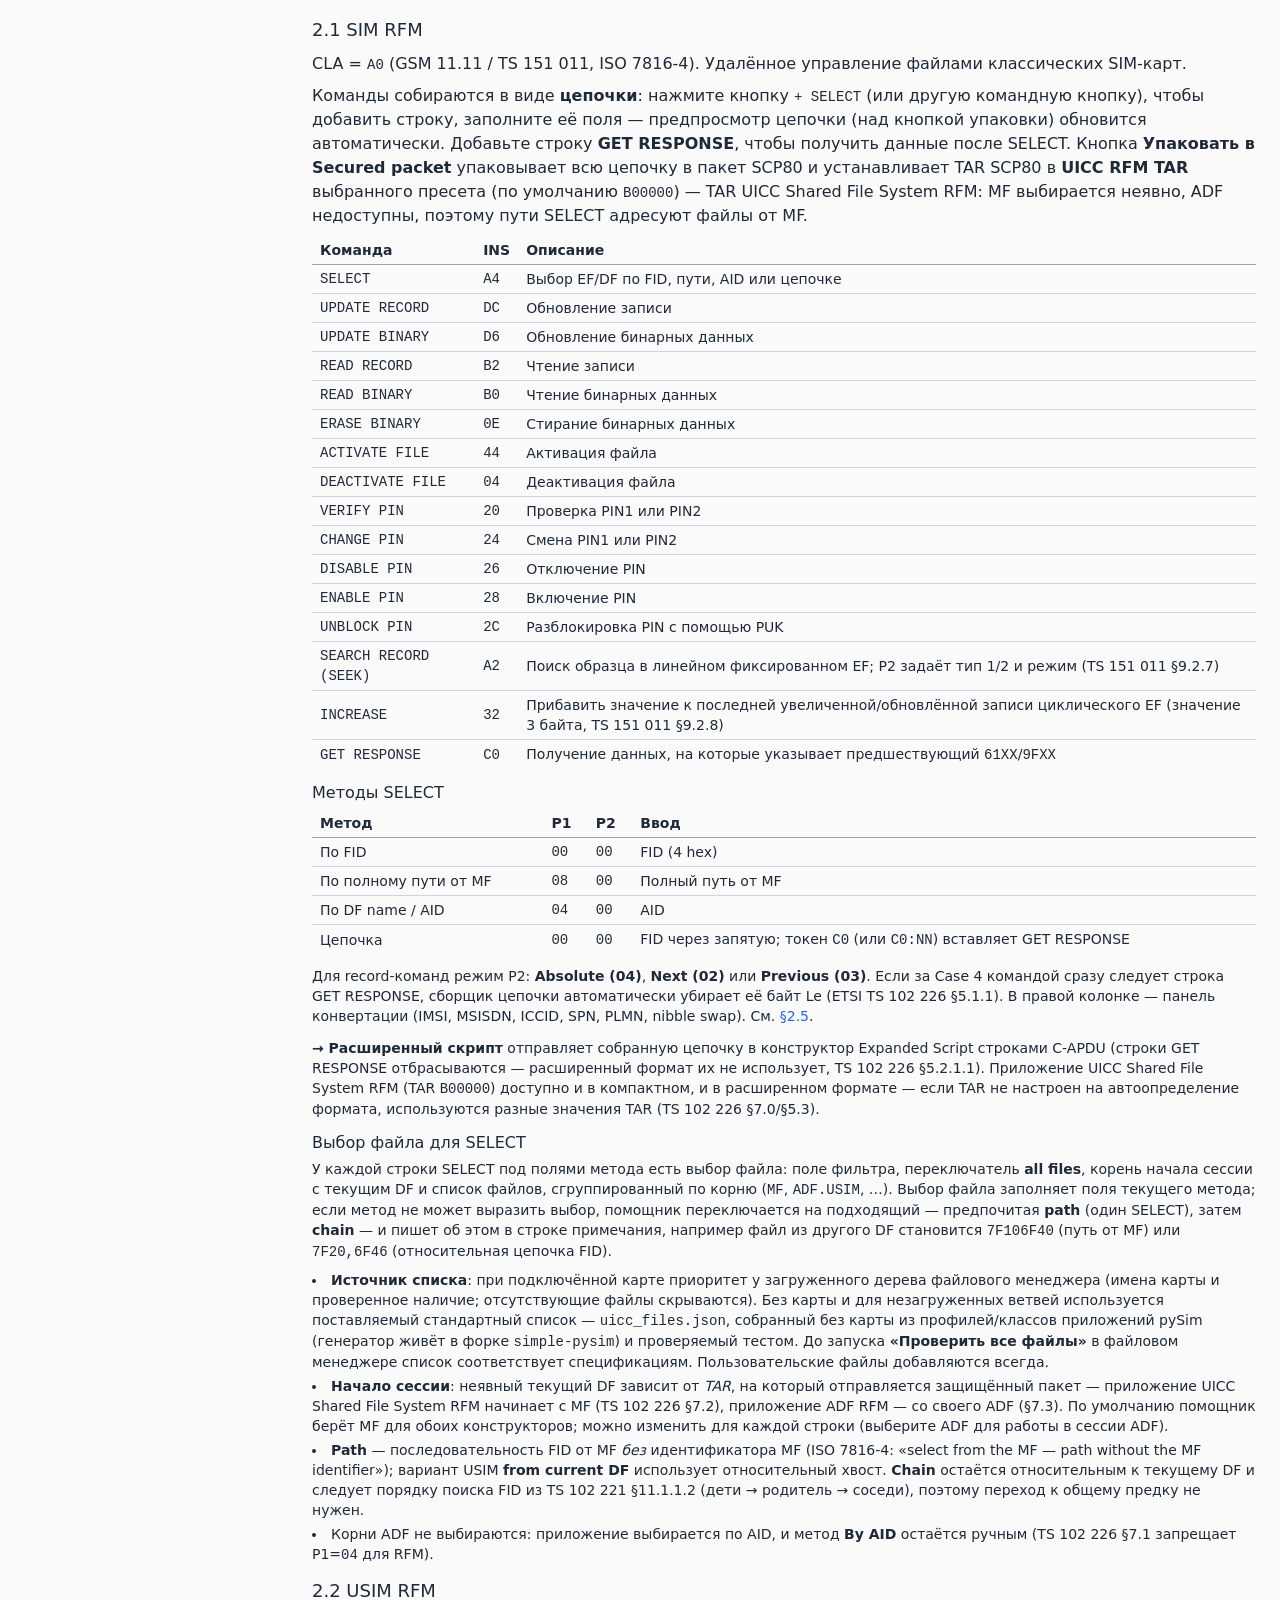
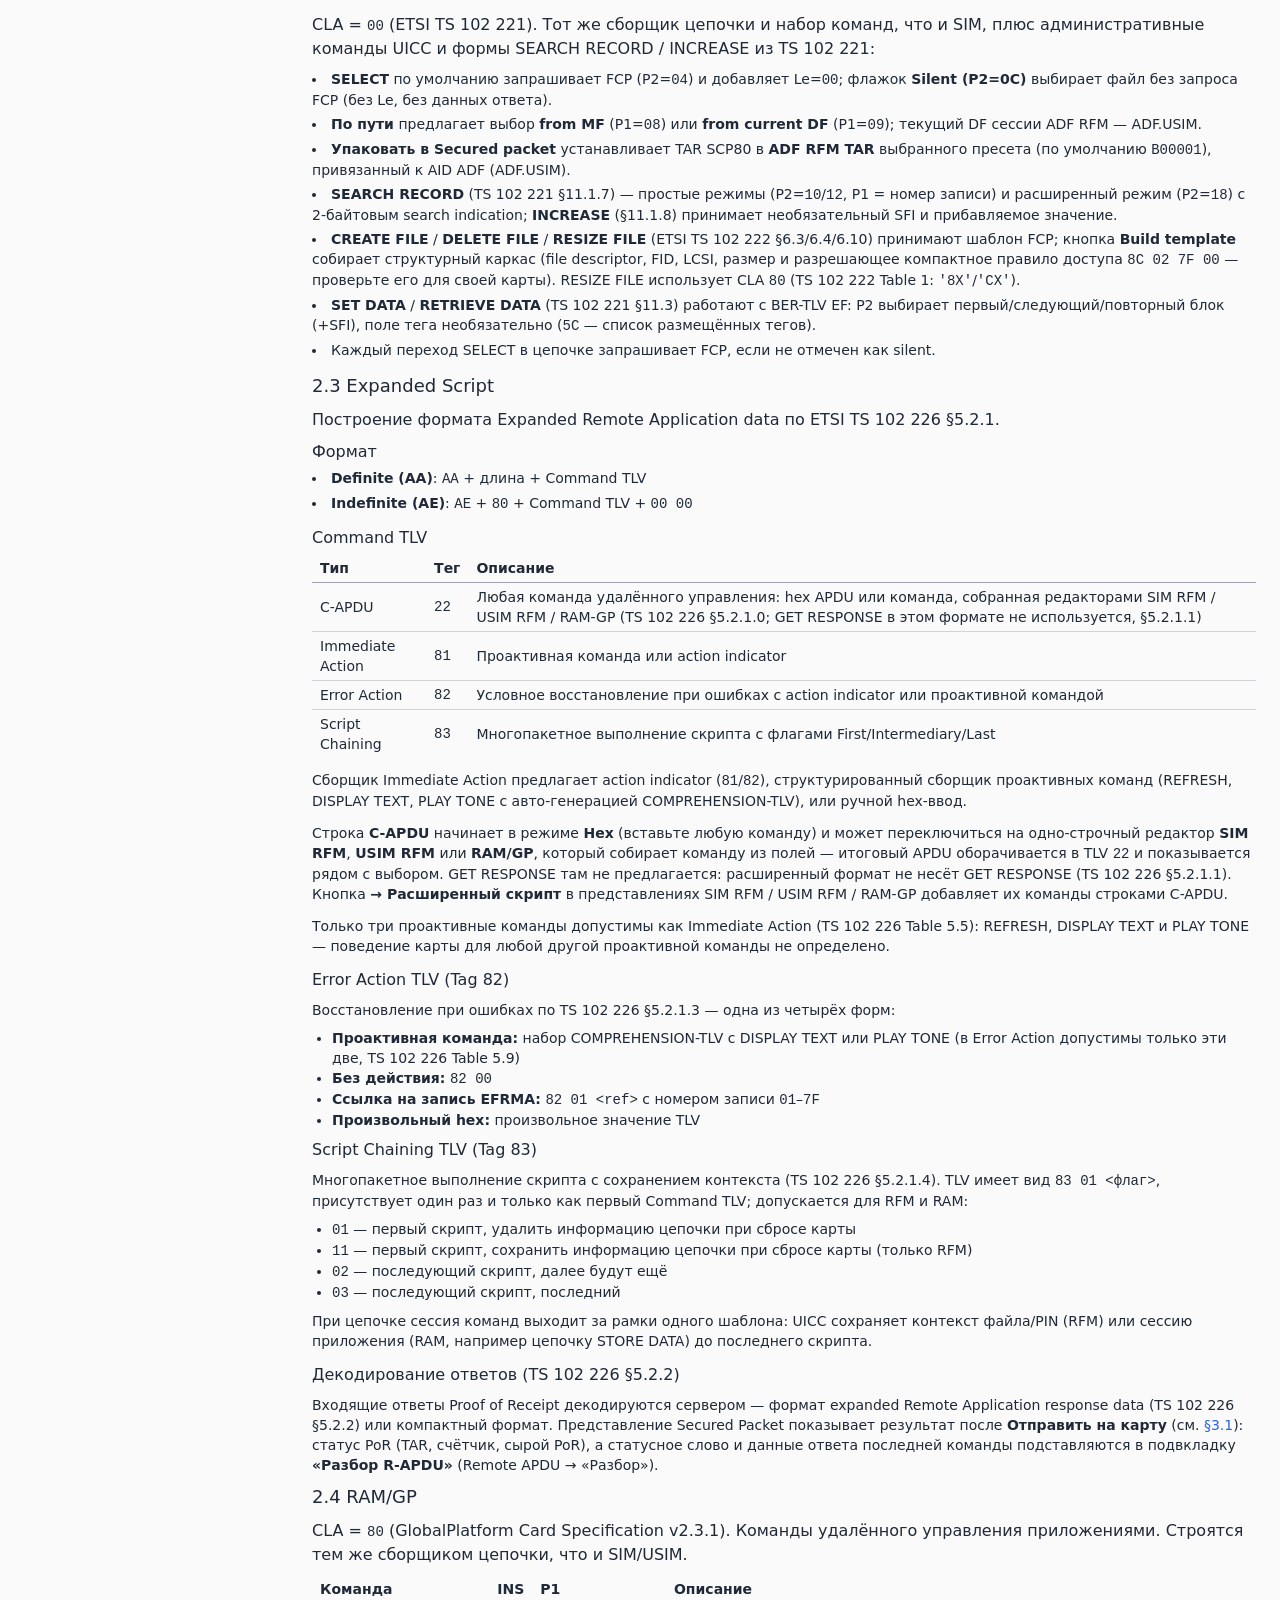
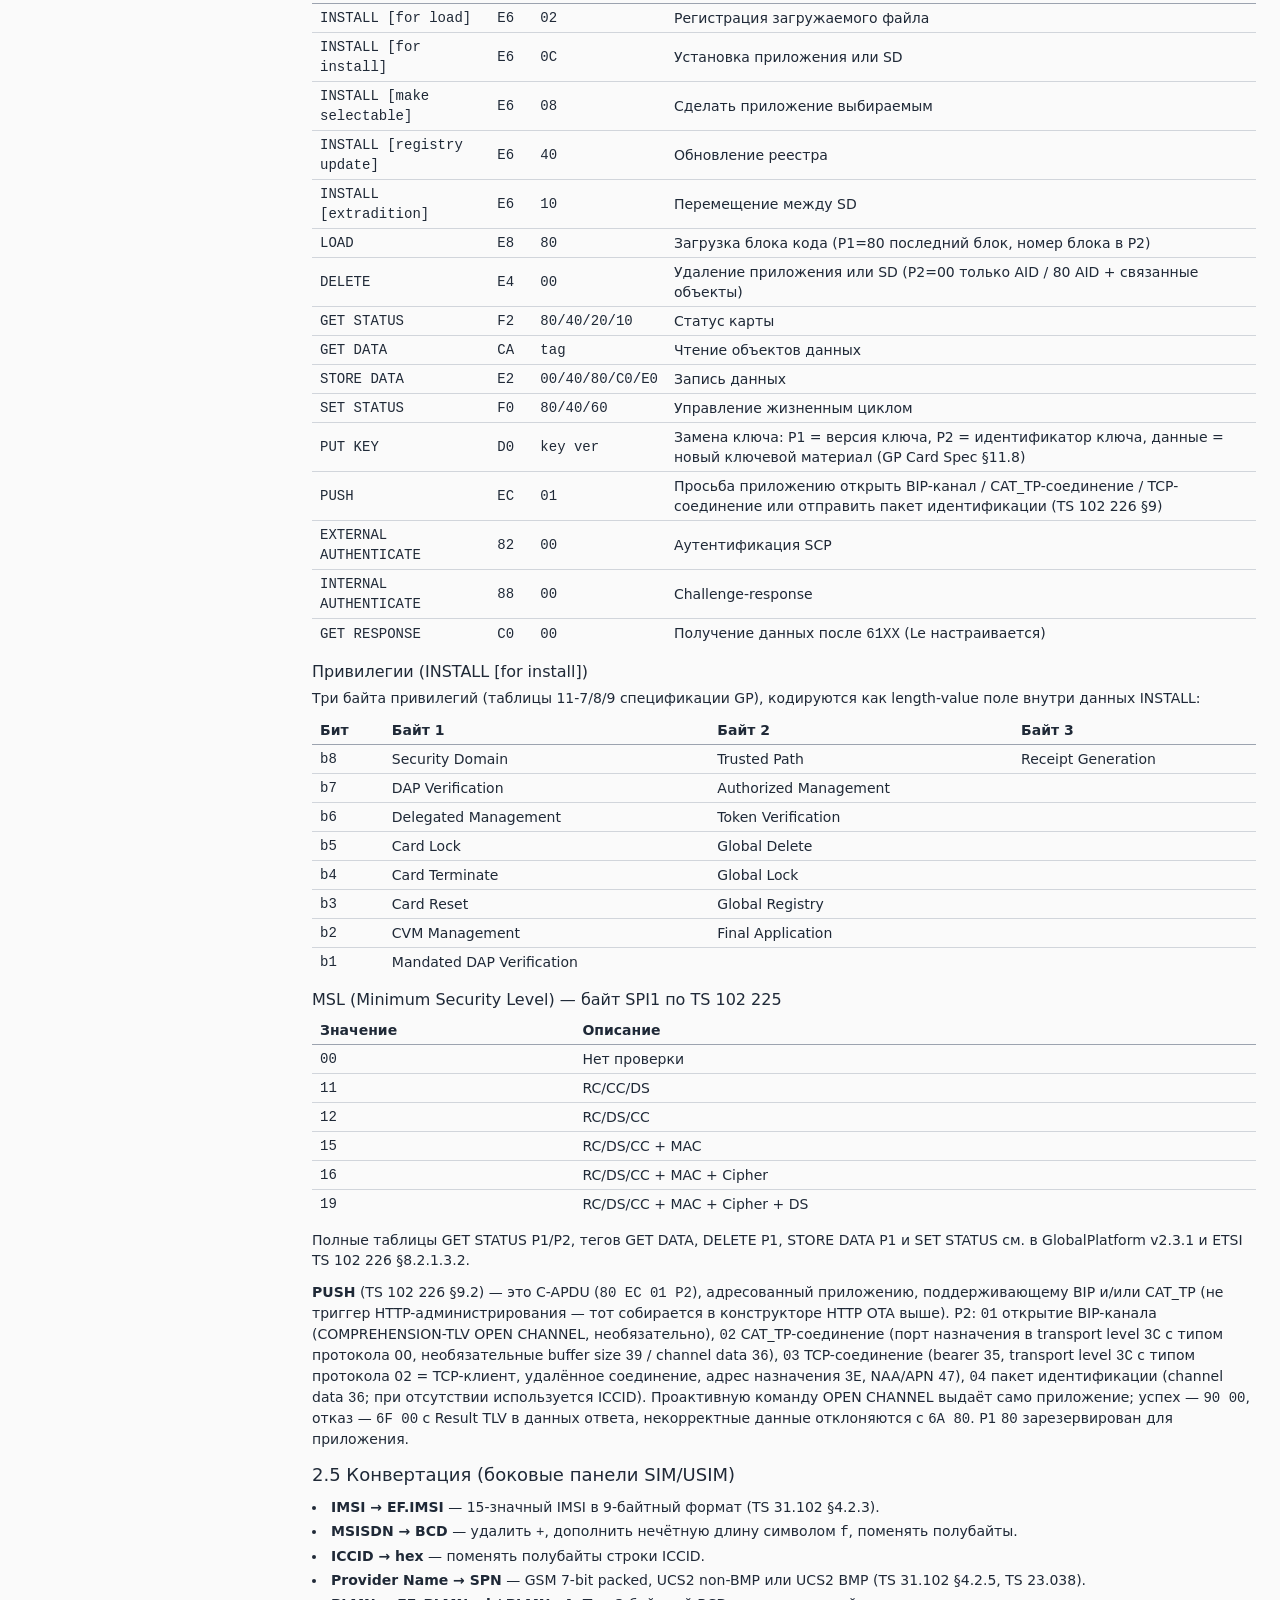
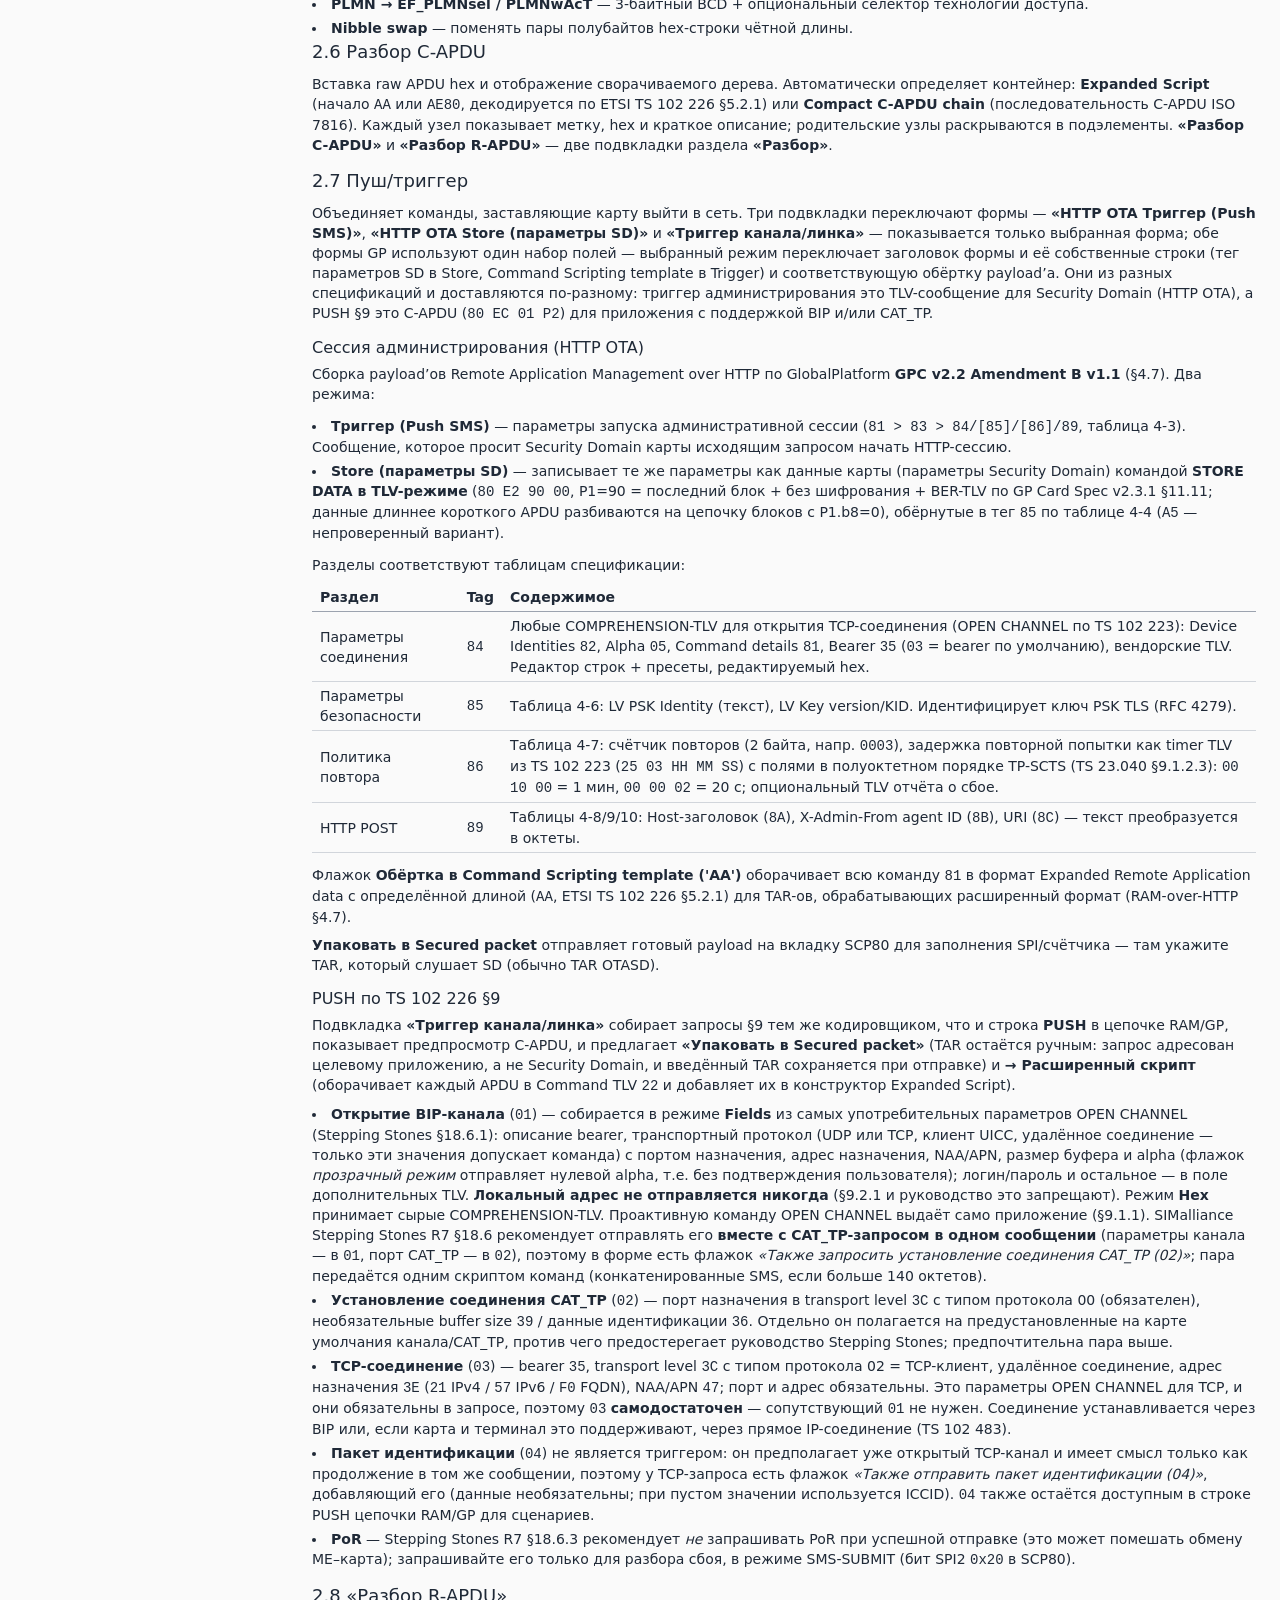
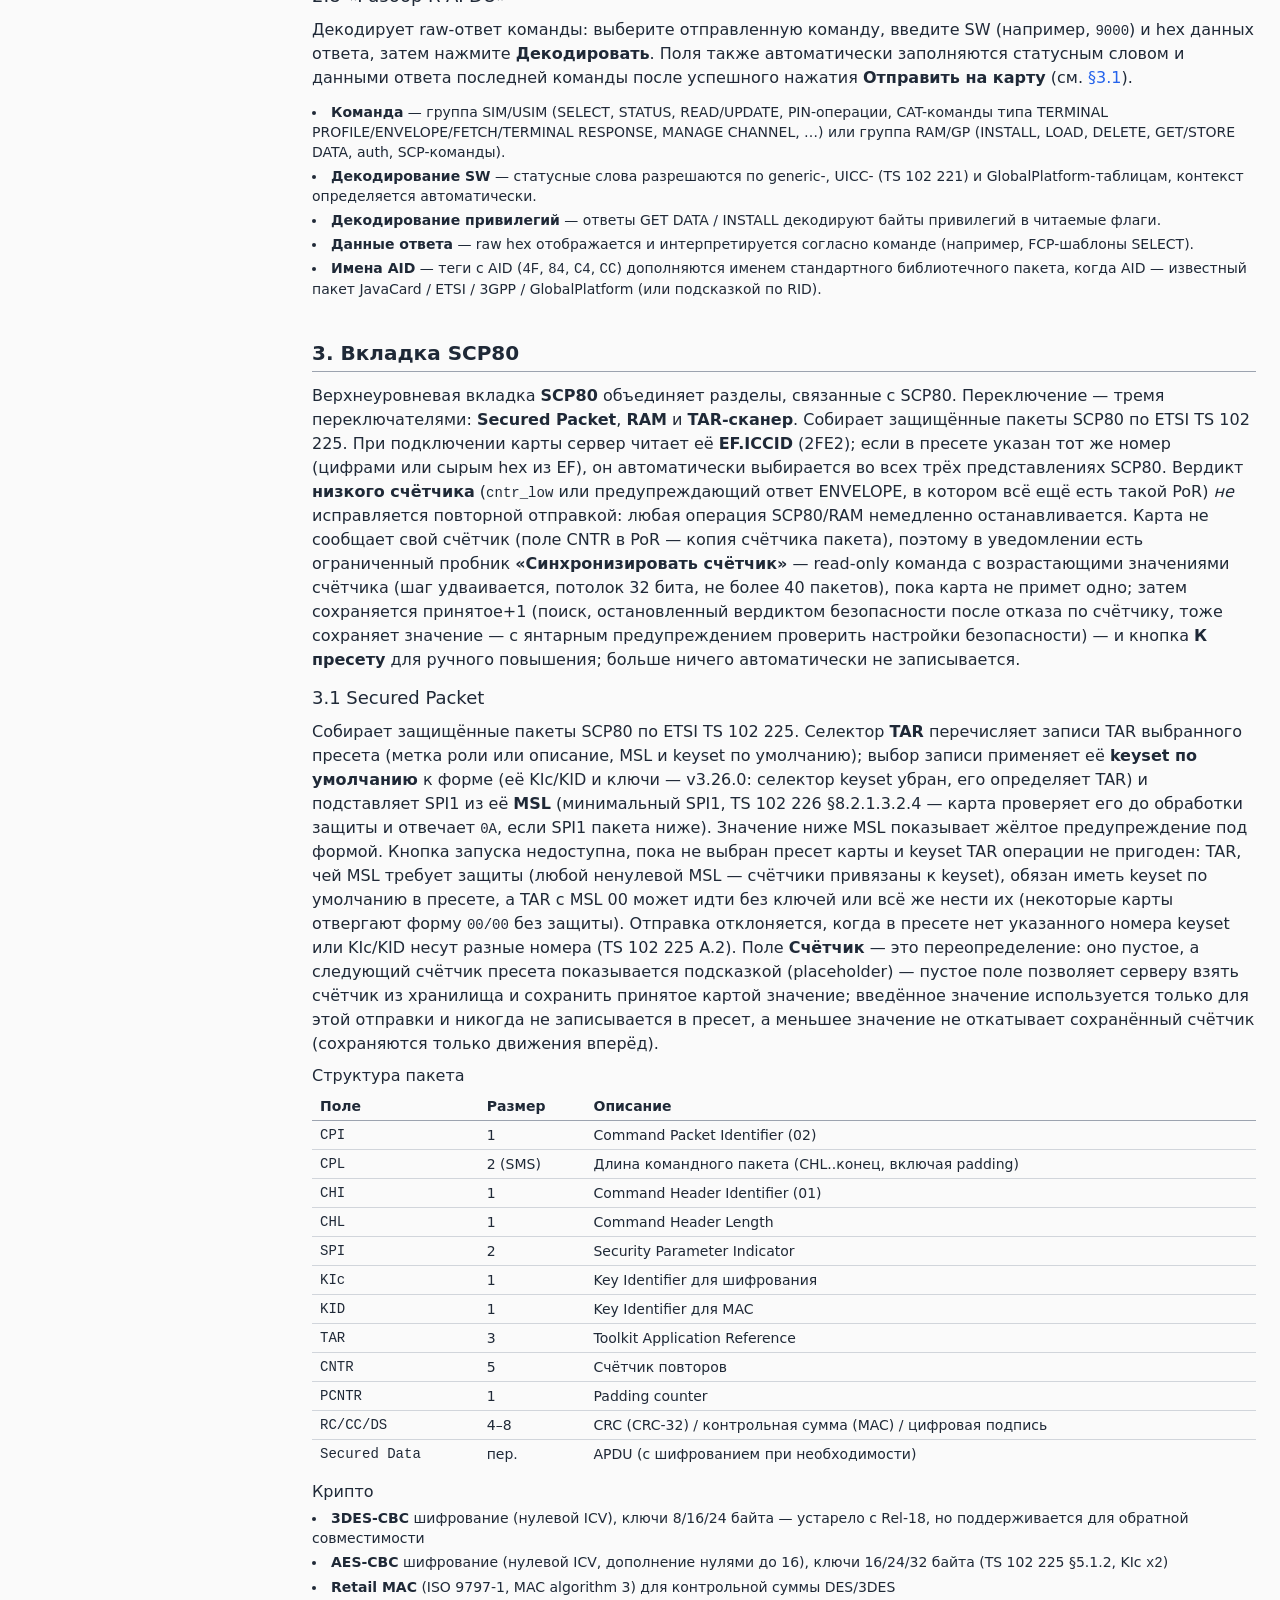
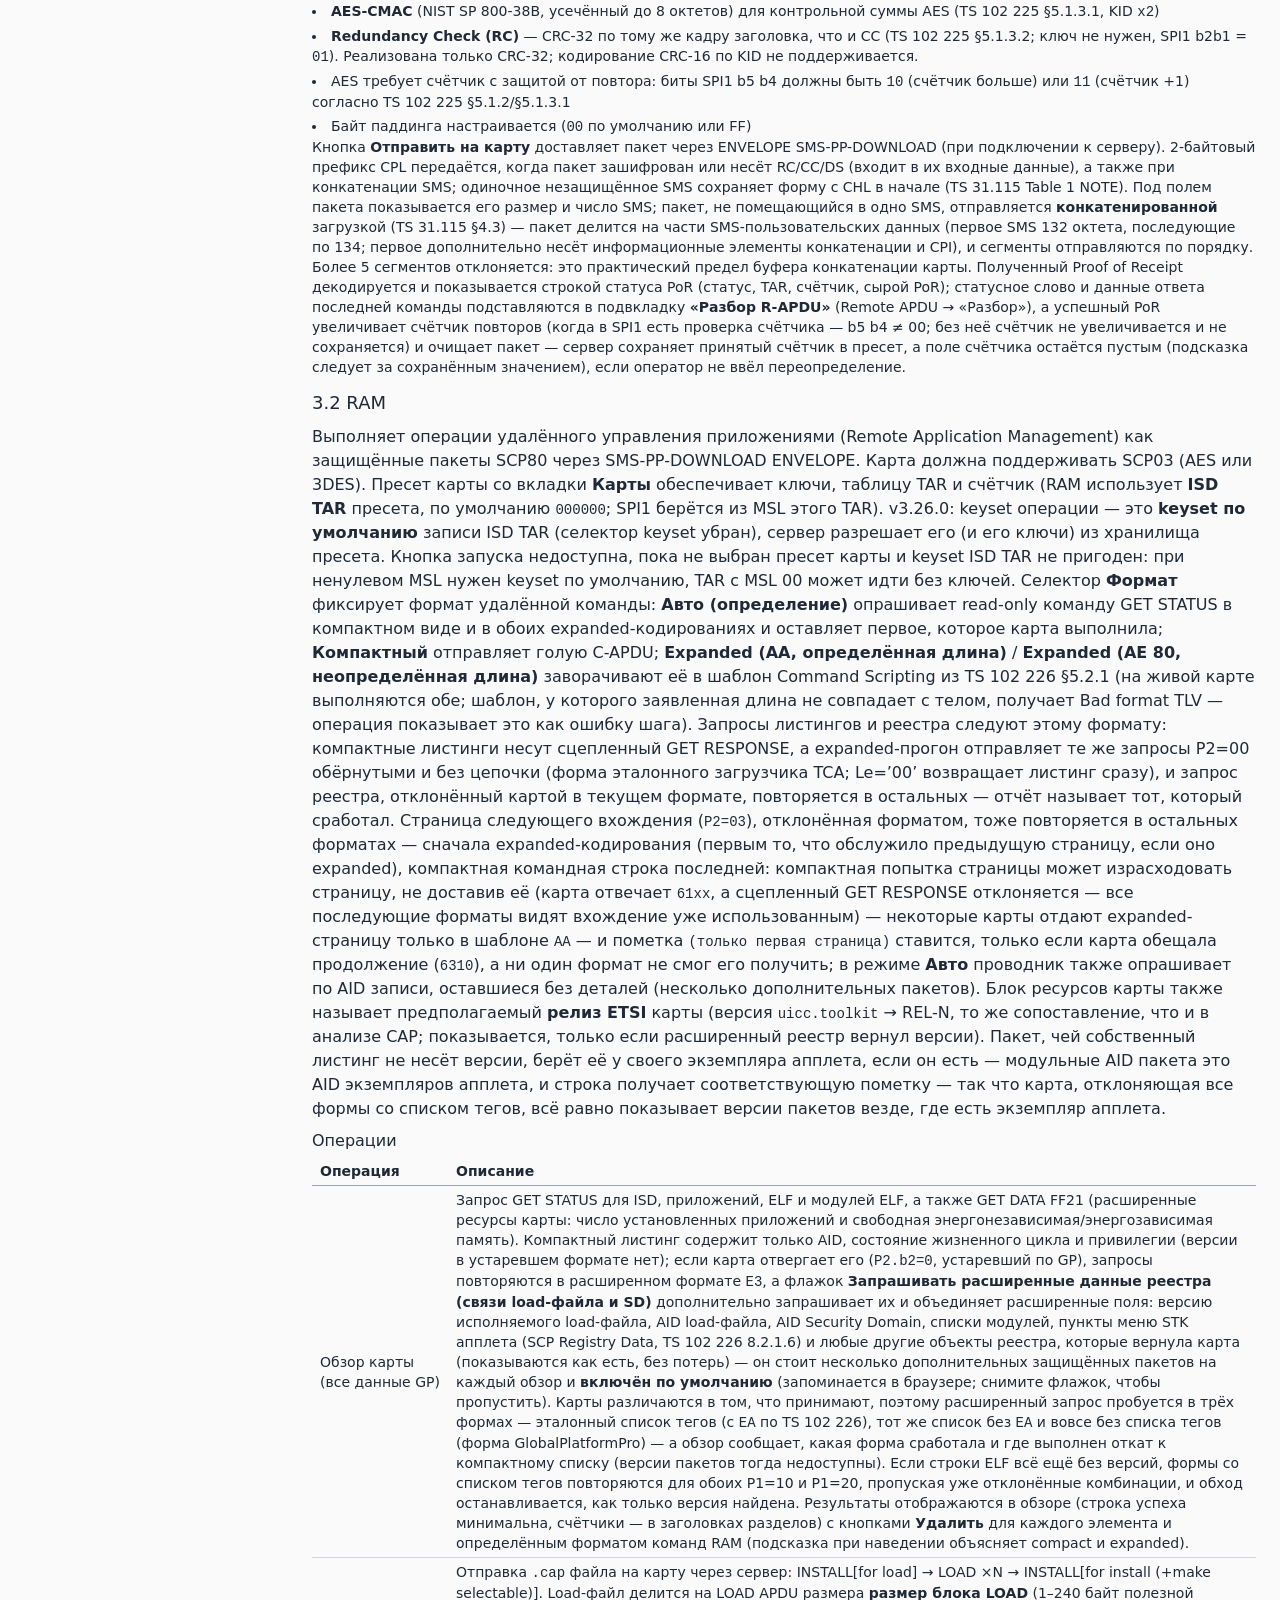
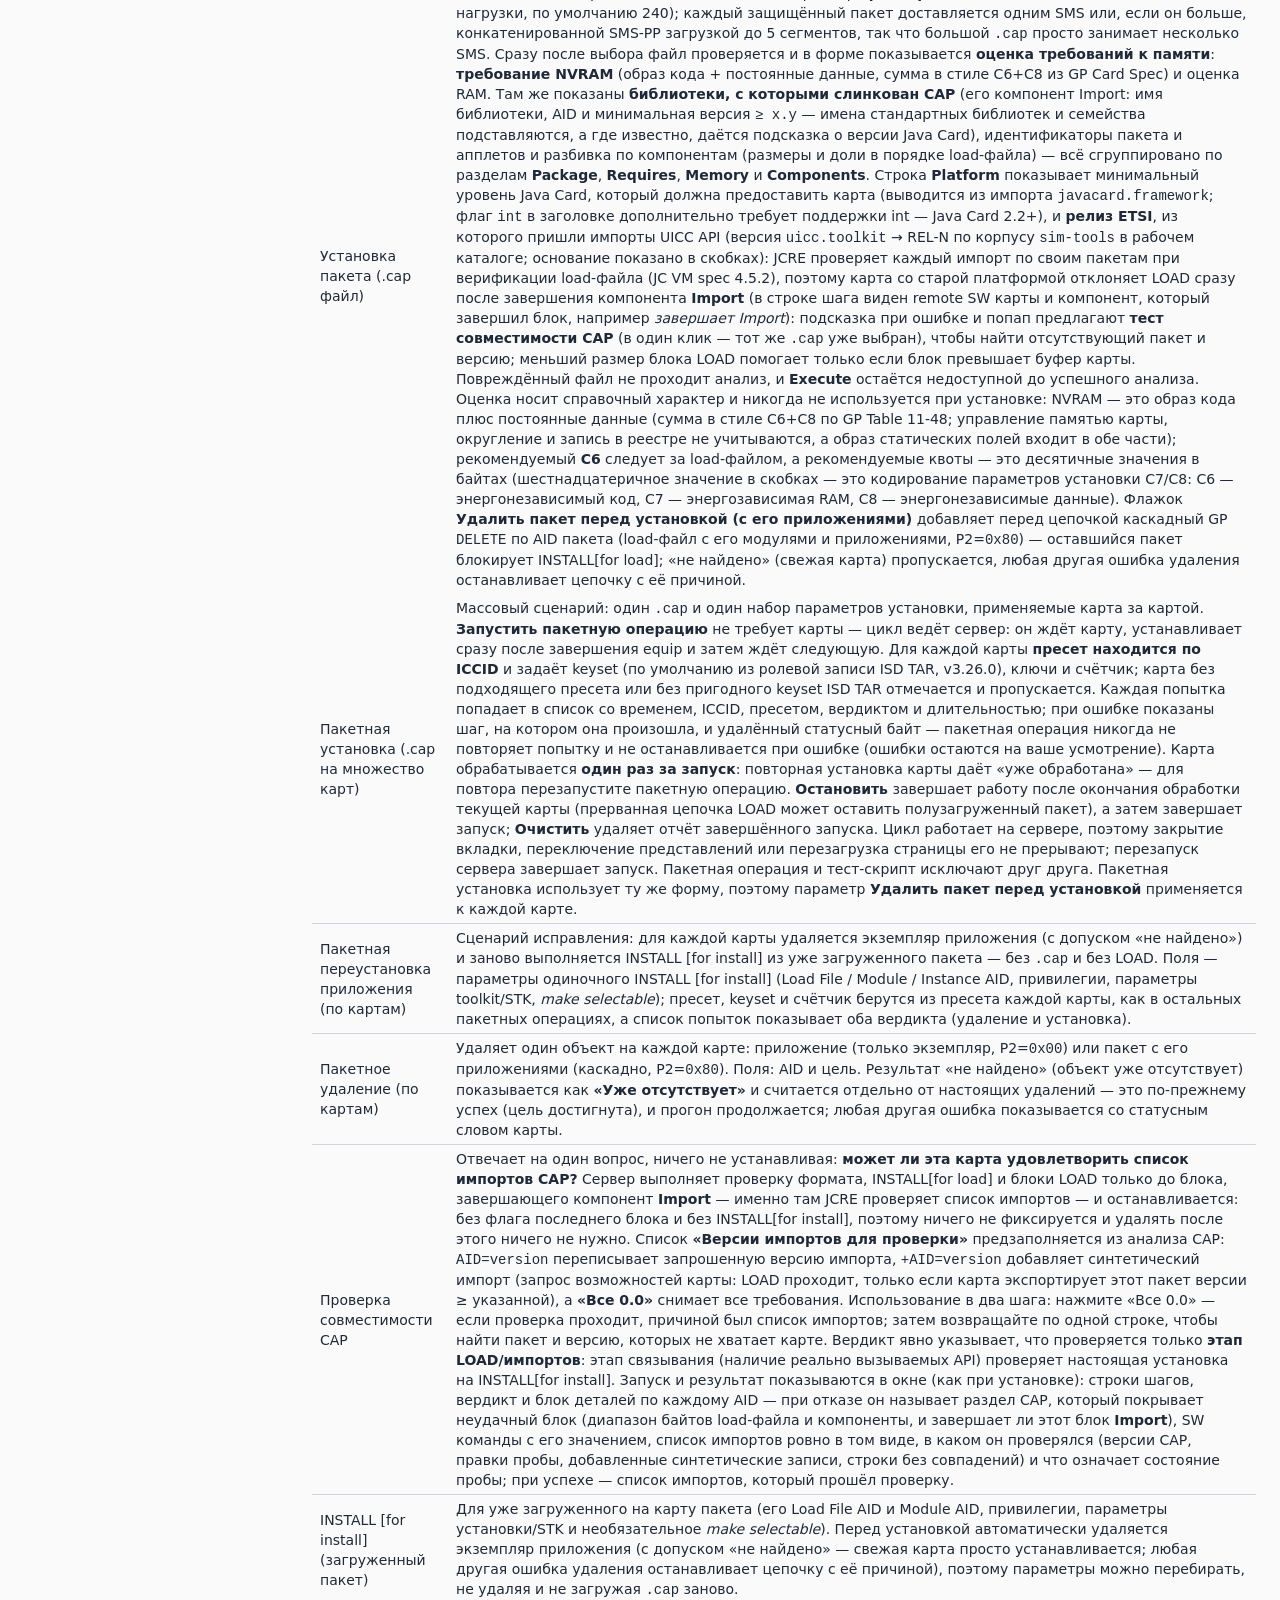
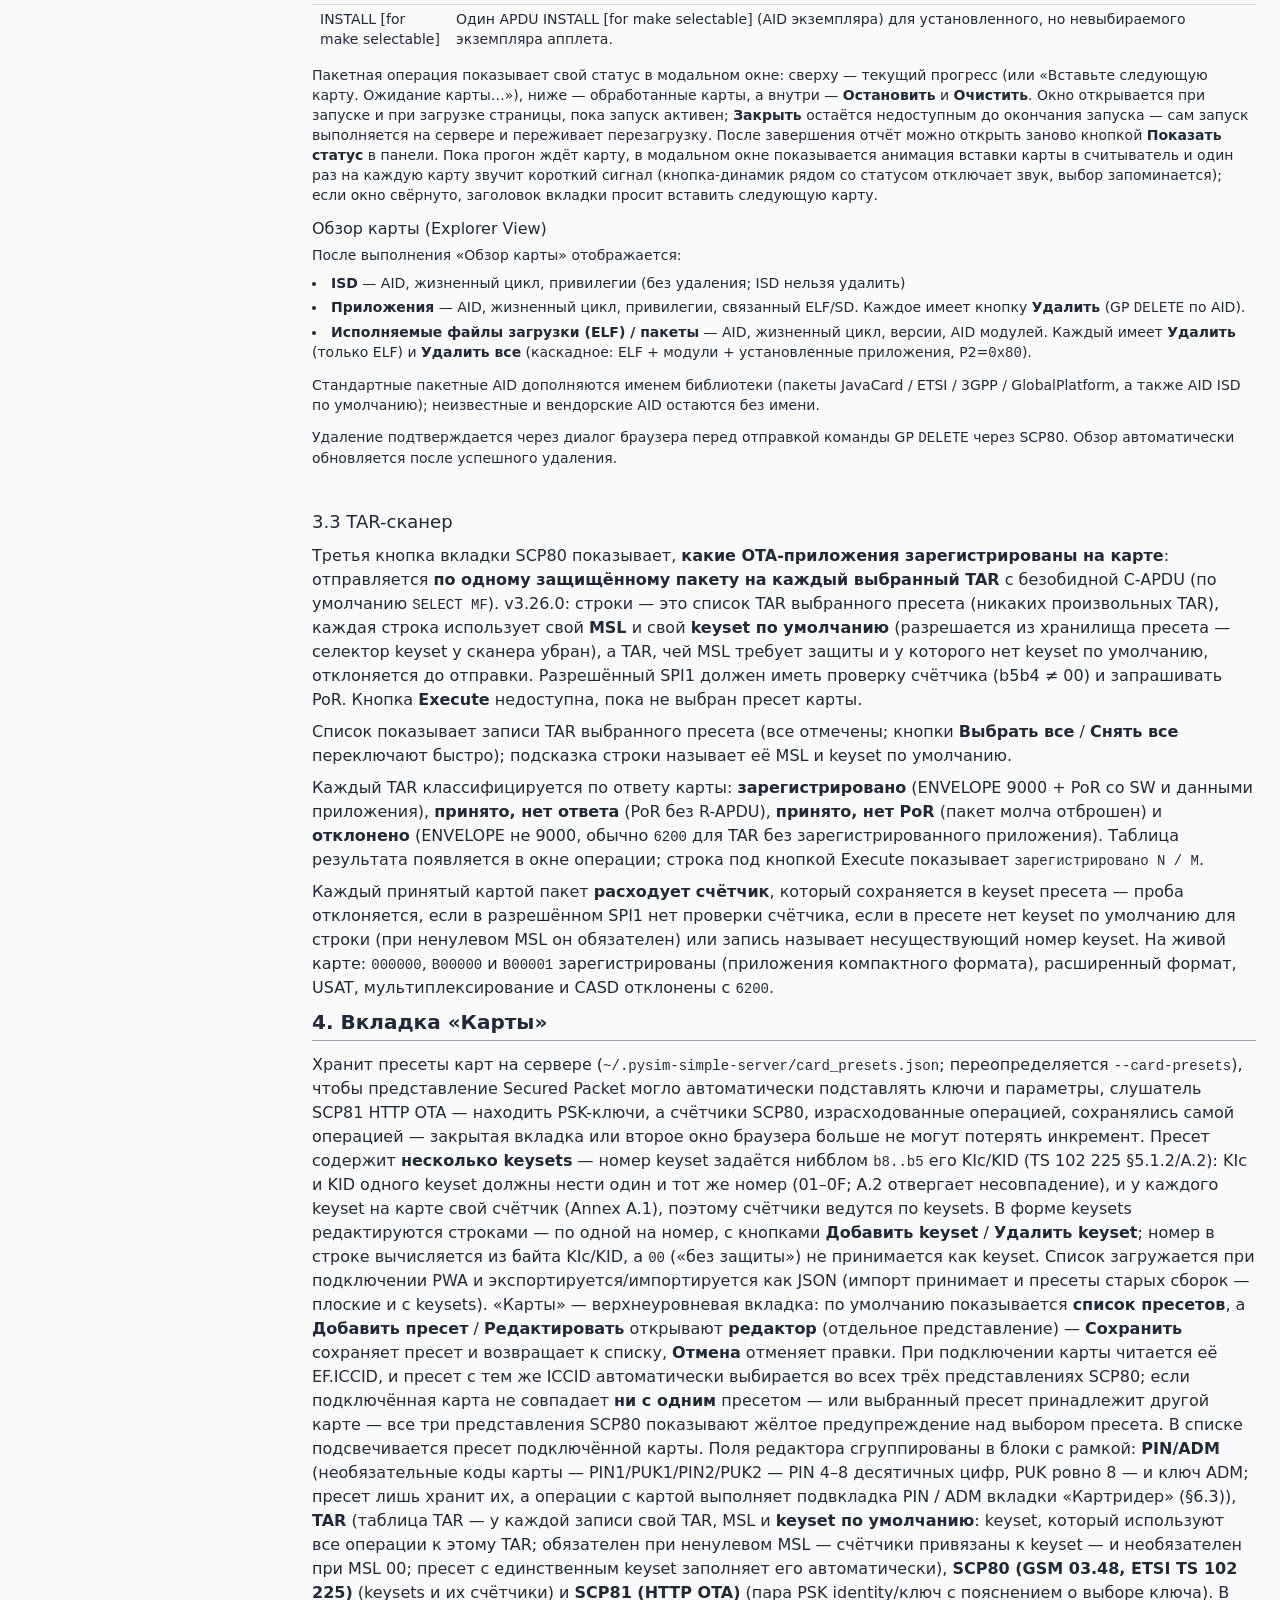
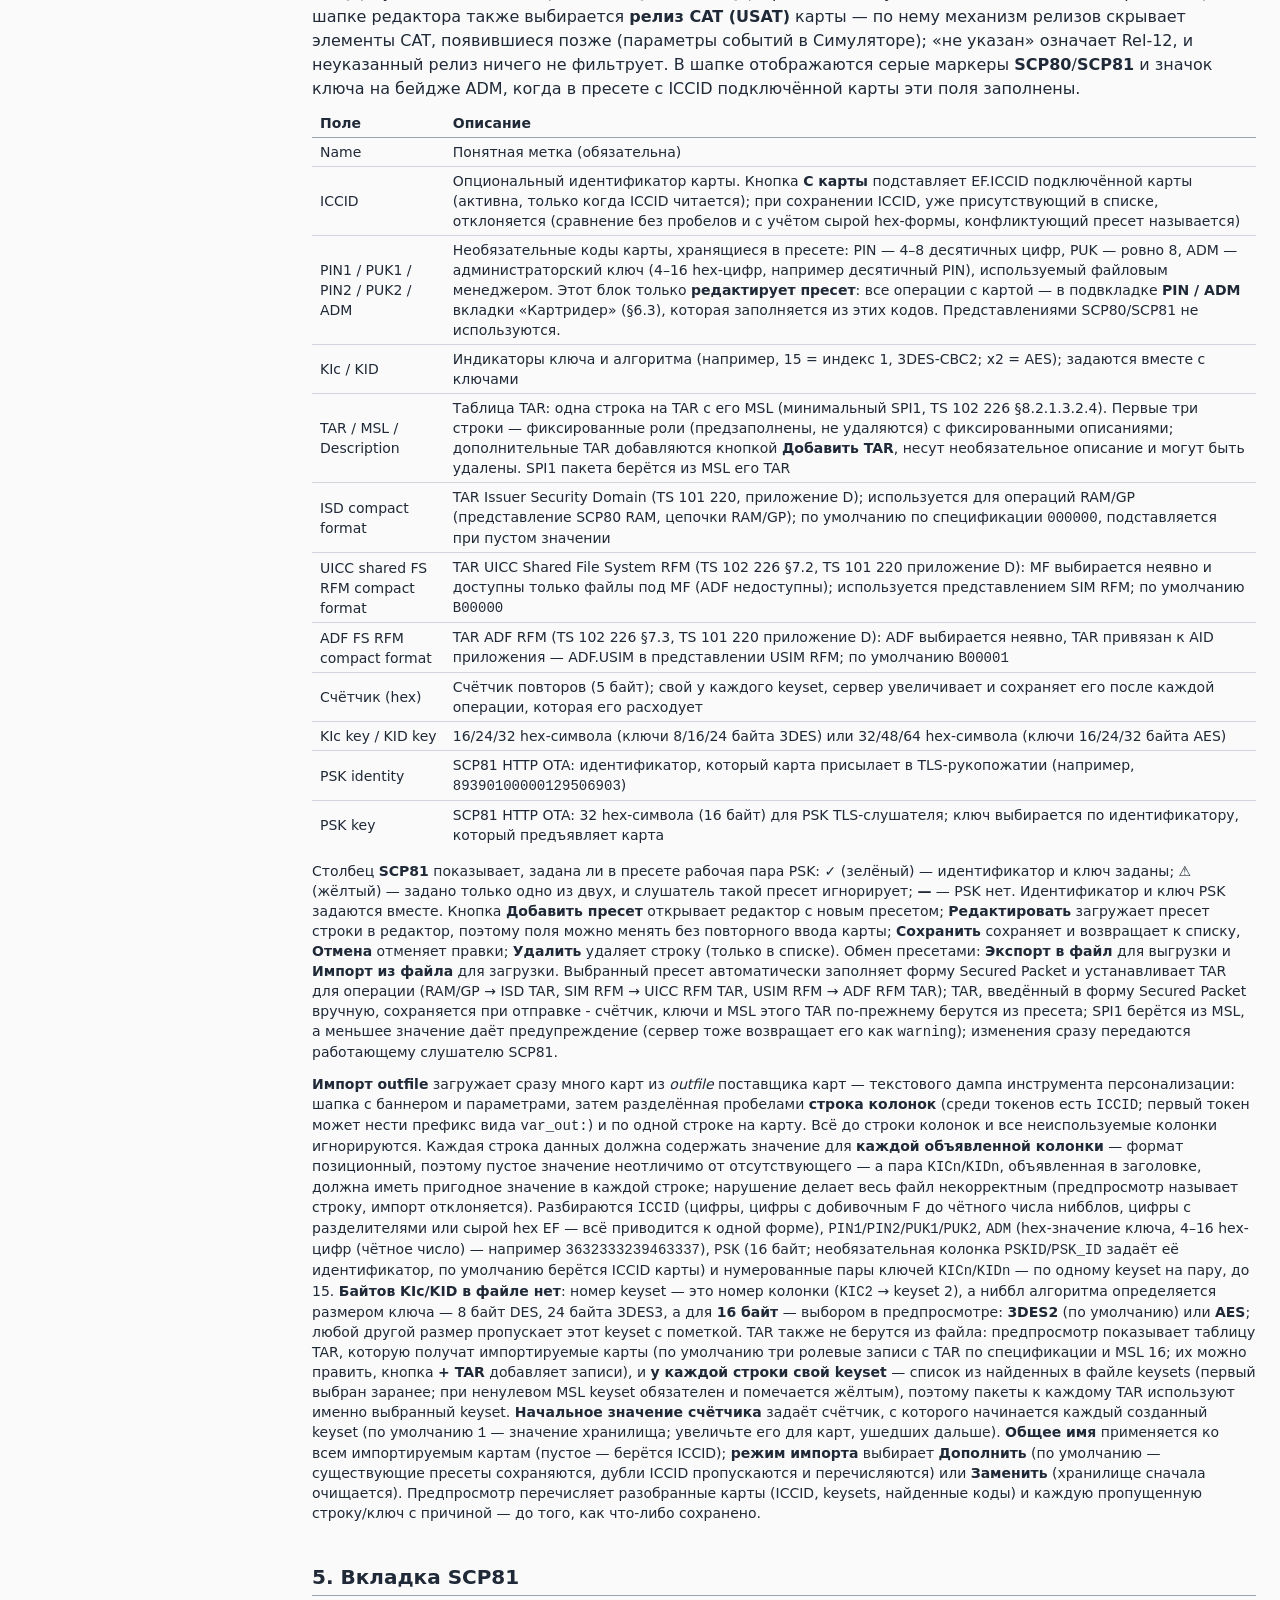
==== commit 2c994d41: "chv: enable/disable PIN, the PIN / ADM pill and the Card reader view (4.3.0) POST /api/chv gains ena" ====
--- a/frontend/help-ru.html
+++ b/frontend/help-ru.html
@@ -42,9 +42,9 @@
 
 	<h3 id="interface" class="text-lg font-medium mb-2">1.1 Интерфейс</h3>
 	<ul class="list-disc list-inside text-sm space-y-1 mb-3">
-		<li><strong>Шапка</strong> — версия приложения, кнопка <strong>INSTALL PWA</strong> (появляется, когда браузер предлагает установку, для офлайн-работы), ссылки на проект на GitHub и на эту справку, переключатель языка <strong>EN/RU</strong> и переключатель тёмной/светлой <strong>темы</strong>. Рядом с заголовком небольшой индикатор показывает состояние сервера/карты (серая точка = подключение, красная = нет сервера, значки карты = нет карты / инициализация / карта готова), ICCID подключённой карты, компактный значок <strong>ADM ✓</strong> (зелёный, администраторский PIN подтверждён) или <strong>ADM ✗</strong> (красный, не подтверждён) для текущей сессии карты — со значком ключа в конце (<strong>ADM ✓ ⚿</strong>), если в пресете карты с этим ICCID есть ключ ADM — и серые маркеры <strong>SCP80</strong> / <strong>SCP81</strong>, появляющиеся, когда в этом пресете заполнены SCP80 (keyset и три записи TAR с их MSL) или SCP81 (PSK identity/ключ). Рядом со значком ADM — значок состояния <strong>PIN1</strong>: <strong>PIN1 требуется</strong> (жёлтый &mdash; карта запрашивает PIN1, в подсказке число оставшихся попыток), <strong>PIN1 не требуется</strong> (зелёный &mdash; PIN не нужен: FCP приложения сообщает, что PIN отключён, либо карта сообщает, что он уже проверен), <strong>PIN1 заблокирован</strong> (красный &mdash; попыток не осталось), <strong>PIN1 непригоден</strong> (карта сообщает, что ссылка на PIN непригодна, например PIN, который карта отказывается проверять, хотя её FCP всё ещё указывает его включённым), <strong>PIN1 отсутствует</strong> (на карте нет такого PIN) или <strong>PIN1 ?</strong> (неизвестно, со статусным словом карты). Состояние читается <strong>без предъявления PIN</strong>: шаблон <code class="font-mono text-sm">C6</code> (PS template) в FCP приложения сообщает, какие ключевые ссылки включены (обязателен в FCP DF приложения, TS 102 221 &sect;9.5.2), UICC отвечает на VERIFY PIN с <em>пустым полем данных</em> счётчиком попыток (TS 102 221 &sect;11.1.9.1.2 &mdash; работает, «whether or not the relevant PIN is disabled or blocked»), у 2G SIM его несут байты SELECT DF.GSM (TS 51 011 &sect;9.2.1), &mdash; поэтому чтение не может израсходовать попытку; щелчок по значку перечитывает состояние.</li>
+		<li><strong>Шапка</strong> — версия приложения, кнопка <strong>INSTALL PWA</strong> (появляется, когда браузер предлагает установку, для офлайн-работы), ссылки на проект на GitHub и на эту справку, переключатель языка <strong>EN/RU</strong> и переключатель тёмной/светлой <strong>темы</strong>. Рядом с заголовком небольшой индикатор показывает состояние сервера/карты (серая точка = подключение, красная = нет сервера, значки карты = нет карты / инициализация / карта готова), ICCID подключённой карты, компактный значок <strong>ADM ✓</strong> (зелёный, администраторский PIN подтверждён) или <strong>ADM ✗</strong> (красный, не подтверждён) для текущей сессии карты — со значком ключа в конце (<strong>ADM ✓ ⚿</strong>), если в пресете карты с этим ICCID есть ключ ADM — и серые маркеры <strong>SCP80</strong> / <strong>SCP81</strong>, появляющиеся, когда в этом пресете заполнены SCP80 (keyset и три записи TAR с их MSL) или SCP81 (PSK identity/ключ). Рядом со значком ADM — компактный монохромный значок <strong>PIN1</strong>: <strong>PIN1 ✓</strong> (зелёный &mdash; ничего не нужно: FCP сообщает, что PIN отключён, либо он уже проверен в этой сессии карты), <strong>PIN1 !</strong> (жёлтый &mdash; карта запрашивает PIN1, в подсказке число оставшихся попыток), <strong>PIN1 ✗</strong> (красный &mdash; заблокирован, попыток не осталось), <strong>PIN1 ⊘</strong> (серый &mdash; карта сообщает, что ссылка на PIN непригодна), <strong>PIN1 –</strong> (серый &mdash; на карте нет такого PIN) или <strong>PIN1 ?</strong> (серый &mdash; неизвестно, со статусным словом карты). Состояние читается <strong>без предъявления PIN</strong>: шаблон <code class="font-mono text-sm">C6</code> (PS template) в FCP приложения сообщает, какие ключевые ссылки включены (обязателен в FCP DF приложения, TS 102 221 &sect;9.5.2), UICC отвечает на VERIFY PIN с <em>пустым полем данных</em> счётчиком попыток (TS 102 221 &sect;11.1.9.1.2 &mdash; работает, «whether or not the relevant PIN is disabled or blocked»), у 2G SIM его несут байты SELECT DF.GSM (TS 51 011 &sect;9.2.1), &mdash; поэтому чтение не может израсходовать попытку; щелчок по значку перечитывает состояние.</li>
 		<li>Выбор языка и темы хранится в <code class="font-mono text-sm">localStorage</code> и сохраняется между перезагрузками.</li>
-		<li>Вкладки верхнего уровня: <strong>Remote APDU</strong> (<strong>SIM RFM</strong>, <strong>USIM RFM</strong>, <strong>RAM/GP</strong>, <strong>Expanded Script</strong>, <strong>&laquo;Пуш/триггер&raquo;</strong>, <strong>&laquo;Разбор&raquo;</strong> (<strong>«Разбор C-APDU»</strong>, <strong>«Разбор R-APDU»</strong>)), <strong>SCP80</strong> (<strong>Secured Packet</strong>, <strong>RAM</strong>, <strong>TAR-сканер</strong>), <strong>SCP81</strong> (<strong>&laquo;Слушатель&raquo;</strong>, <strong>&laquo;Скрипты&raquo;</strong>), <strong>&laquo;Карты&raquo;</strong>, <strong>&laquo;Профайлер&raquo;</strong> (вкладки <strong>&laquo;Профили&raquo;</strong>, <strong>&laquo;Снимки карт&raquo;</strong>), <strong>&laquo;Файловый менеджер&raquo;</strong> (<strong>Файловый менеджер</strong>, <strong>Сервисы</strong>, <strong>Пользовательские файлы</strong>), <strong>&laquo;Статус&raquo;</strong> (состояние сервера/карты, <strong>Отправка APDU</strong>) и <strong>&laquo;Симулятор&raquo;</strong>.</li>
+		<li>Вкладки верхнего уровня: <strong>Remote APDU</strong> (<strong>SIM RFM</strong>, <strong>USIM RFM</strong>, <strong>RAM/GP</strong>, <strong>Expanded Script</strong>, <strong>&laquo;Пуш/триггер&raquo;</strong>, <strong>&laquo;Разбор&raquo;</strong> (<strong>«Разбор C-APDU»</strong>, <strong>«Разбор R-APDU»</strong>)), <strong>SCP80</strong> (<strong>Secured Packet</strong>, <strong>RAM</strong>, <strong>TAR-сканер</strong>), <strong>SCP81</strong> (<strong>&laquo;Слушатель&raquo;</strong>, <strong>&laquo;Скрипты&raquo;</strong>), <strong>&laquo;Карты&raquo;</strong>, <strong>&laquo;Профайлер&raquo;</strong> (вкладки <strong>&laquo;Профили&raquo;</strong>, <strong>&laquo;Снимки карт&raquo;</strong>), <strong>&laquo;Файловый менеджер&raquo;</strong> (<strong>Файловый менеджер</strong>, <strong>Сервисы</strong>, <strong>Пользовательские файлы</strong>), <strong>&laquo;Картридер&raquo;</strong> (состояние сервера/карты, <strong>Отправка APDU</strong>, <strong>PIN / ADM</strong>) и <strong>&laquo;Симулятор&raquo;</strong>.</li>
 		<li>Ссылка <strong>справка</strong> открывает эту документацию на разделе, соответствующем текущему представлению (например, вкладка &laquo;Профайлер&raquo; открывает &sect;7).</li>
 		<li>Кнопки браузера <strong>«Назад»</strong> / <strong>«Вперёд»</strong> проходят по собственному стеку представлений приложения &mdash; каждое переключение вкладки, кнопки и списка/редактора записывается (только на время сессии, URL не меняется); встроенные кнопки <em>«Отмена»</em>/<em>«Назад»</em> заменяют текущую запись, а не добавляют новую.</li>
 	</ul>
@@ -353,13 +353,13 @@
 	<p class="mb-2">Каждый принятый картой пакет <strong>расходует счётчик</strong>, который сохраняется в keyset пресета &mdash; проба отклоняется, если в разрешённом SPI1 нет проверки счётчика, если в пресете нет keyset по умолчанию для строки (при ненулевом MSL он обязателен) или запись называет несуществующий номер keyset. На живой карте: <code class="font-mono text-sm">000000</code>, <code class="font-mono text-sm">B00000</code> и <code class="font-mono text-sm">B00001</code> зарегистрированы (приложения компактного формата), расширенный формат, USAT, мультиплексирование и CASD отклонены с <code class="font-mono text-sm">6200</code>.</p>
 
 	<h2 id="cards" class="text-xl font-semibold mb-3 border-b border-gray-300 dark:border-slate-700 pb-1">4. Вкладка &laquo;Карты&raquo;</h2>
-	<p class="mb-2">Хранит пресеты карт на сервере (<code class="font-mono text-sm">~/.pysim-simple-server/card_presets.json</code>; переопределяется <code class="font-mono text-sm">--card-presets</code>), чтобы представление Secured Packet могло автоматически подставлять ключи и параметры, слушатель SCP81 HTTP OTA — находить PSK-ключи, а счётчики SCP80, израсходованные операцией, сохранялись самой операцией &mdash; закрытая вкладка или второе окно браузера больше не могут потерять инкремент. Пресет содержит <strong>несколько keysets</strong> &mdash; номер keyset задаётся нибблом <code class="font-mono text-sm">b8..b5</code> его KIc/KID (TS 102 225 &sect;5.1.2/A.2): KIc и KID одного keyset должны нести один и тот же номер (01&ndash;0F; A.2 отвергает несовпадение), и у каждого keyset на карте свой счётчик (Annex A.1), поэтому счётчики ведутся по keysets. В форме keysets редактируются строками &mdash; по одной на номер, с кнопками <strong>Добавить keyset</strong> / <strong>Удалить keyset</strong>; номер в строке вычисляется из байта KIc/KID, а <code class="font-mono text-sm">00</code> («без защиты») не принимается как keyset. Список загружается при подключении PWA и экспортируется/импортируется как JSON (импорт принимает и пресеты старых сборок — плоские и с keysets). &laquo;Карты&raquo; — верхнеуровневая вкладка: по умолчанию показывается <strong>список пресетов</strong>, а <strong>Добавить пресет</strong> / <strong>Редактировать</strong> открывают <strong>редактор</strong> (отдельное представление) — <strong>Сохранить</strong> сохраняет пресет и возвращает к списку, <strong>Отмена</strong> отменяет правки. При подключении карты читается её EF.ICCID, и пресет с тем же ICCID автоматически выбирается во всех трёх представлениях SCP80; если подключённая карта не совпадает <strong>ни с одним</strong> пресетом &mdash; или выбранный пресет принадлежит другой карте &mdash; все три представления SCP80 показывают жёлтое предупреждение над выбором пресета. В списке подсвечивается пресет подключённой карты. Поля редактора сгруппированы в блоки с рамкой: <strong>PIN/ADM</strong> (необязательные коды карты — PIN1/PUK1/PIN2/PUK2 — PIN 4–8 десятичных цифр, PUK ровно 8 — и ключ ADM, с действиями «Проверить» / «Изменить» / «Разблокировать»), <strong>TAR</strong> (таблица TAR &mdash; у каждой записи свой TAR, MSL и <strong>keyset по умолчанию</strong>: keyset, который используют все операции к этому TAR; обязателен при ненулевом MSL &mdash; счётчики привязаны к keyset &mdash; и необязателен при MSL 00; пресет с единственным keyset заполняет его автоматически), <strong>SCP80 (GSM 03.48, ETSI TS 102 225)</strong> (keysets и их счётчики) и <strong>SCP81 (HTTP OTA)</strong> (пара PSK identity/ключ с пояснением о выборе ключа). В шапке редактора также выбирается <strong>релиз CAT (USAT)</strong> карты &mdash; по нему механизм релизов скрывает элементы CAT, появившиеся позже (параметры событий в Симуляторе); «не указан» означает Rel-12, и неуказанный релиз ничего не фильтрует. В шапке отображаются серые маркеры <strong>SCP80</strong>/<strong>SCP81</strong> и значок ключа на бейдже ADM, когда в пресете с ICCID подключённой карты эти поля заполнены.</p>
+	<p class="mb-2">Хранит пресеты карт на сервере (<code class="font-mono text-sm">~/.pysim-simple-server/card_presets.json</code>; переопределяется <code class="font-mono text-sm">--card-presets</code>), чтобы представление Secured Packet могло автоматически подставлять ключи и параметры, слушатель SCP81 HTTP OTA — находить PSK-ключи, а счётчики SCP80, израсходованные операцией, сохранялись самой операцией &mdash; закрытая вкладка или второе окно браузера больше не могут потерять инкремент. Пресет содержит <strong>несколько keysets</strong> &mdash; номер keyset задаётся нибблом <code class="font-mono text-sm">b8..b5</code> его KIc/KID (TS 102 225 &sect;5.1.2/A.2): KIc и KID одного keyset должны нести один и тот же номер (01&ndash;0F; A.2 отвергает несовпадение), и у каждого keyset на карте свой счётчик (Annex A.1), поэтому счётчики ведутся по keysets. В форме keysets редактируются строками &mdash; по одной на номер, с кнопками <strong>Добавить keyset</strong> / <strong>Удалить keyset</strong>; номер в строке вычисляется из байта KIc/KID, а <code class="font-mono text-sm">00</code> («без защиты») не принимается как keyset. Список загружается при подключении PWA и экспортируется/импортируется как JSON (импорт принимает и пресеты старых сборок — плоские и с keysets). &laquo;Карты&raquo; — верхнеуровневая вкладка: по умолчанию показывается <strong>список пресетов</strong>, а <strong>Добавить пресет</strong> / <strong>Редактировать</strong> открывают <strong>редактор</strong> (отдельное представление) — <strong>Сохранить</strong> сохраняет пресет и возвращает к списку, <strong>Отмена</strong> отменяет правки. При подключении карты читается её EF.ICCID, и пресет с тем же ICCID автоматически выбирается во всех трёх представлениях SCP80; если подключённая карта не совпадает <strong>ни с одним</strong> пресетом &mdash; или выбранный пресет принадлежит другой карте &mdash; все три представления SCP80 показывают жёлтое предупреждение над выбором пресета. В списке подсвечивается пресет подключённой карты. Поля редактора сгруппированы в блоки с рамкой: <strong>PIN/ADM</strong> (необязательные коды карты — PIN1/PUK1/PIN2/PUK2 — PIN 4–8 десятичных цифр, PUK ровно 8 — и ключ ADM; пресет лишь хранит их, а операции с картой выполняет подвкладка PIN / ADM вкладки «Картридер» (&sect;6.3)), <strong>TAR</strong> (таблица TAR &mdash; у каждой записи свой TAR, MSL и <strong>keyset по умолчанию</strong>: keyset, который используют все операции к этому TAR; обязателен при ненулевом MSL &mdash; счётчики привязаны к keyset &mdash; и необязателен при MSL 00; пресет с единственным keyset заполняет его автоматически), <strong>SCP80 (GSM 03.48, ETSI TS 102 225)</strong> (keysets и их счётчики) и <strong>SCP81 (HTTP OTA)</strong> (пара PSK identity/ключ с пояснением о выборе ключа). В шапке редактора также выбирается <strong>релиз CAT (USAT)</strong> карты &mdash; по нему механизм релизов скрывает элементы CAT, появившиеся позже (параметры событий в Симуляторе); «не указан» означает Rel-12, и неуказанный релиз ничего не фильтрует. В шапке отображаются серые маркеры <strong>SCP80</strong>/<strong>SCP81</strong> и значок ключа на бейдже ADM, когда в пресете с ICCID подключённой карты эти поля заполнены.</p>
 	<table class="w-full text-sm mb-3 border-collapse">
 		<thead><tr class="border-b border-gray-300 dark:border-slate-700"><th class="text-left py-1 px-2">Поле</th><th class="text-left py-1 px-2">Описание</th></tr></thead>
 		<tbody>
 			<tr class="border-b border-gray-200 dark:border-slate-700"><td class="py-1 px-2">Name</td><td class="py-1 px-2">Понятная метка (обязательна)</td></tr>
 			<tr class="border-b border-gray-200 dark:border-slate-700"><td class="py-1 px-2">ICCID</td><td class="py-1 px-2">Опциональный идентификатор карты. Кнопка <strong>С карты</strong> подставляет EF.ICCID подключённой карты (активна, только когда ICCID читается); при сохранении ICCID, уже присутствующий в списке, отклоняется (сравнение без пробелов и с учётом сырой hex-формы, конфликтующий пресет называется)</td></tr>
-			<tr class="border-b border-gray-200 dark:border-slate-700"><td class="py-1 px-2">PIN1 / PUK1 / PIN2 / PUK2 / ADM</td><td class="py-1 px-2">Необязательные коды карты, с действиями <strong>Проверить</strong> / <strong>Изменить</strong> / <strong>Разблокировать</strong> для каждого PIN (и <strong>Проверить</strong> для ADM): VERIFY CHV, CHANGE CHV и UNBLOCK CHV через локальную карту (<code class="font-mono text-sm">/api/chv</code>, TS 102 221 / TS 51 011). PIN — 4&ndash;8 десятичных цифр, PUK — ровно 8; каждая попытка подтверждается, показываются остаток попыток и состояние блокировки, а изменённый/разблокированный PIN подставляется в поле для сохранения. ADM — администраторский ключ (4&ndash;16 hex-цифр, например десятичный PIN), используется файловым менеджером. Представлениями SCP80/SCP81 не используются. Ответ <code class="font-mono text-sm">6984</code> (&laquo;ссылочные данные аннулированы&raquo;, TS 102 221, таблица 10.13; ISO 7816-4, таблица 6 печатает &laquo;reference data not usable&raquo;) показывается как таковой: это общий отказ, не сообщающий ни остаток попыток, ни состояние блокировки; так отвечает карта, у которой PIN <strong>отключён / не инициализирован для проверки</strong> &mdash; тогда проверка PIN просто неприменима, а команды состояния PIN &mdash; <strong>Disable PIN</strong> / <strong>Enable PIN</strong> (<code class="font-mono text-sm">26</code>/<code class="font-mono text-sm">28</code>, конструктор Remote APDU). Разблокировка через PUK &mdash; следующий шаг только тогда, когда карта сообщает о блокировке PIN (<code class="font-mono text-sm">63C0</code>/<code class="font-mono text-sm">6983</code>, либо <code class="font-mono text-sm">9840</code> на 2G SIM). Состояние <strong>блокировки каждого PIN</strong> показывается под полями (например, <em>PIN1: требуется, 3 попыток осталось</em>, <em>не требуется &mdash; PIN не нужен</em>, <em>не требуется &mdash; отключён на этой карте</em>, <em>не требуется &mdash; уже проверен</em>, <em>заблокирован</em>, <em>непригоден</em>, <em>не инициализирован</em>, <em>неизвестно</em>) и читается <strong>без предъявления PIN</strong>: шаблон <code class="font-mono text-sm">C6</code> (PS template) в FCP приложения сообщает, какие ключевые ссылки включены (обязателен в FCP DF приложения, TS 102 221 &sect;9.5.2 &mdash; битовая карта PS_DO берётся по ссылкам <code class="font-mono text-sm">83</code>, которые идут за ней, начиная с b8), UICC отвечает на VERIFY PIN с пустым полем данных счётчиком попыток (TS 102 221 &sect;11.1.9.1.2 &mdash; работает, отключён PIN или заблокирован, а ответ <code class="font-mono text-sm">63CX</code> называет X оставшихся попыток), у 2G SIM его несут байты SELECT DF.GSM (TS 51 011 &sect;9.2.1). Состояние перечитывается при каждом подключении карты и при открытии редактора. Кнопка <strong>Проверить</strong> отключена, когда проверять нечего (не требуется, непригоден, не инициализирован или заблокирован &mdash; причина в подсказке); «Изменить» и «Разблокировать» остаются доступны.</td></tr>
+			<tr class="border-b border-gray-200 dark:border-slate-700"><td class="py-1 px-2">PIN1 / PUK1 / PIN2 / PUK2 / ADM</td><td class="py-1 px-2">Необязательные коды карты, хранящиеся в пресете: PIN &mdash; 4&ndash;8 десятичных цифр, PUK &mdash; ровно 8, ADM &mdash; администраторский ключ (4&ndash;16 hex-цифр, например десятичный PIN), используемый файловым менеджером. Этот блок только <strong>редактирует пресет</strong>: все операции с картой &mdash; в подвкладке <strong>PIN / ADM</strong> вкладки &laquo;Картридер&raquo; (&sect;6.3), которая заполняется из этих кодов. Представлениями SCP80/SCP81 не используются.</td></tr>
 			<tr class="border-b border-gray-200 dark:border-slate-700"><td class="py-1 px-2">KIc / KID</td><td class="py-1 px-2">Индикаторы ключа и алгоритма (например, 15 = индекс 1, 3DES-CBC2; x2 = AES); задаются вместе с ключами</td></tr>
 			<tr class="border-b border-gray-200 dark:border-slate-700"><td class="py-1 px-2">TAR / MSL / Description</td><td class="py-1 px-2">Таблица TAR: одна строка на TAR с его MSL (минимальный SPI1, TS 102 226 &sect;8.2.1.3.2.4). Первые три строки — фиксированные роли (предзаполнены, не удаляются) с фиксированными описаниями; дополнительные TAR добавляются кнопкой <strong>Добавить TAR</strong>, несут необязательное описание и могут быть удалены. SPI1 пакета берётся из MSL его TAR</td></tr>
 			<tr class="border-b border-gray-200 dark:border-slate-700"><td class="py-1 px-2">ISD compact format</td><td class="py-1 px-2">TAR Issuer Security Domain (TS 101 220, приложение D); используется для операций RAM/GP (представление SCP80 RAM, цепочки RAM/GP); по умолчанию по спецификации <code class="font-mono text-sm">000000</code>, подставляется при пустом значении</td></tr>
@@ -401,11 +401,11 @@
 </section>
 
 <section class="mb-10">
-	<h2 id="card-reader" class="text-xl font-semibold mb-3 border-b border-gray-300 dark:border-slate-700 pb-1">6. Вкладки &laquo;Статус&raquo; и &laquo;Файловый менеджер&raquo;</h2>
-	<p class="mb-3">Две вкладки верхнего уровня работают с сервером PWA — pysim-независимым <code class="font-mono text-sm">simple_server</code> (точка входа <code class="font-mono text-sm">simple-server</code>): <strong>&laquo;Статус&raquo;</strong> (§6.2) — подключение к серверу и состояние сессии карты, <strong>&laquo;Файловый менеджер&raquo;</strong> (§6.1) — инструменты файловой системы. Введите URL сервера (по умолчанию <code class="font-mono text-sm">http://127.0.0.1:8080</code>) на вкладке &laquo;Статус&raquo; и нажмите <strong>Подключиться</strong>. <strong>&laquo;Профайлер&raquo;</strong> и <strong>&laquo;Симулятор&raquo;</strong> — отдельные вкладки верхнего уровня.</p>
+	<h2 id="card-reader" class="text-xl font-semibold mb-3 border-b border-gray-300 dark:border-slate-700 pb-1">6. Вкладки &laquo;Картридер&raquo; и &laquo;Файловый менеджер&raquo;</h2>
+	<p class="mb-3">Две вкладки верхнего уровня работают с сервером PWA — pysim-независимым <code class="font-mono text-sm">simple_server</code> (точка входа <code class="font-mono text-sm">simple-server</code>): <strong>&laquo;Картридер&raquo;</strong> (§6.2) — подключение к серверу, состояние сессии карты и операции с PIN/картой, <strong>&laquo;Файловый менеджер&raquo;</strong> (§6.1) — инструменты файловой системы. Введите URL сервера (по умолчанию <code class="font-mono text-sm">http://127.0.0.1:8080</code>) на вкладке &laquo;Картридер&raquo; и нажмите <strong>Подключиться</strong>. <strong>&laquo;Профайлер&raquo;</strong> и <strong>&laquo;Симулятор&raquo;</strong> — отдельные вкладки верхнего уровня.</p>
 
 	<h3 id="file-manager" class="text-lg font-medium mb-2">6.1 Вкладка &laquo;Файловый менеджер&raquo;</h3>
-	<p class="text-sm mb-2">Инструменты файловой системы — три подвкладки: <strong>Файловый менеджер</strong> (дерево и действия с файлами ниже), <strong>Сервисы</strong> (§6.4 — редактор сервисных таблиц SST/UST/IST/EST и проверка файловой системы) и <strong>Пользовательские файлы</strong> (§6.5 — офлайн-определения файлов, которые подмешиваются в дерево и в сканирование). Дерево файловой системы отображается слева; выбор файла открывает панель деталей справа. Элементы сгруппированы: DF выше EF, сортировка по <strong>FID</strong> или символьному <strong>имени</strong> (кнопки вместе с <strong>«Проверить все файлы»</strong> закреплены над прокручиваемым деревом; выбор сохраняется в <code class="font-mono text-sm">localStorage</code>). При выборе файла над содержимым также показываются FID, тип файла, размер / структура записей и декодированный FCI — в рамке с символьным именем файла. Если FCI ссылается на свои правила доступа через запись <code class="font-mono text-sm">EF.ARR</code> (атрибут безопасности <code class="font-mono text-sm">8B</code>), правила указанной записи показываются с отступом под этой строкой: они берутся из копий <code class="font-mono text-sm">EF.ARR</code> карты &mdash; копии MF (<code class="font-mono text-sm">2F06</code>), копий DF.TELECOM/DF.GSM (<code class="font-mono text-sm">6F06</code>) и копии ADF.USIM (<code class="font-mono text-sm">6F06</code>): читаются один раз за сессию при equip, обновляются при сбросе/equip и после записи <code class="font-mono text-sm">EF.ARR</code>; снимок разрешает те же ссылки из собственной захваченной копии. Побеждает копия собственного DF файла, с подъёмом до MF; ссылка, для которой в этой цепочке копии нет, остаётся неразрешённой, если только кандидат не единственный.</p>
+	<p class="text-sm mb-2">Инструменты файловой системы — три подвкладки: <strong>Файловый менеджер</strong> (дерево и действия с файлами ниже), <strong>Сервисы</strong> (§6.5 — редактор сервисных таблиц SST/UST/IST/EST и проверка файловой системы) и <strong>Пользовательские файлы</strong> (§6.6 — офлайн-определения файлов, которые подмешиваются в дерево и в сканирование). Дерево файловой системы отображается слева; выбор файла открывает панель деталей справа. Элементы сгруппированы: DF выше EF, сортировка по <strong>FID</strong> или символьному <strong>имени</strong> (кнопки вместе с <strong>«Проверить все файлы»</strong> закреплены над прокручиваемым деревом; выбор сохраняется в <code class="font-mono text-sm">localStorage</code>). При выборе файла над содержимым также показываются FID, тип файла, размер / структура записей и декодированный FCI — в рамке с символьным именем файла. Если FCI ссылается на свои правила доступа через запись <code class="font-mono text-sm">EF.ARR</code> (атрибут безопасности <code class="font-mono text-sm">8B</code>), правила указанной записи показываются с отступом под этой строкой: они берутся из копий <code class="font-mono text-sm">EF.ARR</code> карты &mdash; копии MF (<code class="font-mono text-sm">2F06</code>), копий DF.TELECOM/DF.GSM (<code class="font-mono text-sm">6F06</code>) и копии ADF.USIM (<code class="font-mono text-sm">6F06</code>): читаются один раз за сессию при equip, обновляются при сбросе/equip и после записи <code class="font-mono text-sm">EF.ARR</code>; снимок разрешает те же ссылки из собственной захваченной копии. Побеждает копия собственного DF файла, с подъёмом до MF; ссылка, для которой в этой цепочке копии нет, остаётся неразрешённой, если только кандидат не единственный.</p>
 	<p class="text-sm mb-2">Две формы ответа карты обрабатываются прозрачно: <strong>2G SIM</strong> возвращает информацию о файле по TS 51 011 §9.2.1 вместо BER FCP, поэтому размер и структура записей берутся из собственного ответа карты на SELECT (блок деталей говорит об этом, а не декодирует его как FCP); карта, вообще не возвращающая информацию о файле, читается до конца, и строка состояния отмечает, что <strong>размер определён чтением</strong>.</p>
 	<ul class="list-disc list-inside text-sm space-y-1 mb-3">
 		<li><strong>Читать сырые данные / Декодировать</strong> — чтение выбранного файла в виде hex-дампа или таблицы декодированных полей (клиентские декодеры EF: IMSI, ICCID, SPN, списки PLMN, LOCI/PSLOCI/EPSLOCI, ADN/MSISDN, таблицы сервисов, SUME, …); таблица декодируется в браузере из тех же сырых байт (без серверного декодирования). Подсвеченная кнопка — текущий вид; нажатие любой из них (пере)читывает файл. «Декодировать» недоступна, если для файла нет клиентского декодера (проверка по имени/FID до чтения).</li>
@@ -415,20 +415,27 @@
 		<li><strong>ADM</strong> — файлы, требующие администраторский PIN, возвращают <code class="font-mono text-sm">6982</code>/<code class="font-mono text-sm">9804</code>; если в подходящем пресете карты (тот же ICCID) есть ключ ADM, рядом с ошибкой появляется кнопка <strong>«Проверить ADM»</strong>, а значок в заголовке (<code class="font-mono text-sm">ADM ✓/✗ ⚿</code>) становится кликабельным. Каждый неверный ключ расходует попытку: остаток показывается, а повторная попытка требует подтверждения. Заблокированный ADM здесь не восстановить — нужен ключ разблокировки карты.</li>
 	</ul>
 
-	<h3 id="status-block" class="text-lg font-medium mb-2">6.2 Вкладка &laquo;Статус&raquo;</h3>
-	<p class="text-sm mb-2">Форма подключения и состояние сессии карты. Блок статуса показывает собственную модель сессии сервера — активный <strong>ридер</strong> (селектор появляется, когда доступно несколько PC/SC-ридеров; переключение сбрасывает и заново инициализирует карту, поэтому сначала спрашивает и предупреждает, что выбор, CAT-сессия и кеши будут потеряны), <strong>ATR</strong> карты, её <strong>тип и имя</strong> (UICC / SIM / eUICC), <strong>ICCID</strong>, состояние подключена / карта вставлена / инициализация, а также текущий <strong>выбор</strong> (последний файл, к которому обращался файловый эндпоинт: путь, FID, тип, размер, структура записей).</p>
-	<p class="text-sm mb-3">В том же блоке — конечные автоматы: <strong>режим проактивных команд</strong> CAT (простой, опрос, цепочка FETCH/TERMINAL RESPONSE, пауза на команде, тест-скрипт, сессия BIP), состояние <strong>опроса</strong> (включён/приостановлен и интервал), <strong>тест-скрипт</strong>, <strong>BIP-сессия</strong> и состояние счётчика SCP80 (пока заглушка: pysim-независимый сервер возвращает <code class="font-mono text-sm">scp80: null</code>, пока хранилище счётчиков не подключено). <strong>Подключить карту</strong> (пере)инициализирует карту после вставки, <strong>Проверить статус</strong> отправляет ручной STATUS (и отвечает на найденную проактивную команду), <strong>Сброс карты</strong> выполняет цикл питания и повторную инициализацию, а <strong>Отключиться от сервера</strong> останавливает опрос и очищает представление. Подвкладка <strong>Отправка APDU</strong> (§6.3) — единственный карточный инструмент, которому не нашлось другого места.</p>
-
-	<h3 id="raw-apdu" class="text-lg font-medium mb-2">6.3 Отправка APDU</h3>
+	<h3 id="status-block" class="text-lg font-medium mb-2">6.2 Вкладка &laquo;Картридер&raquo;</h3>
+	<p class="text-sm mb-2">Форма подключения и состояние сессии карты. Блок статуса показывает собственную модель сессии сервера — активный <strong>ридер</strong> (блок <strong>Reader</strong> всегда показывает список PC/SC-ридеров; при единственном ридере селектор отключён и об этом сообщает подсказка, а переключение — доступное при двух и более — сбрасывает и заново инициализирует карту, поэтому сначала спрашивает и предупреждает, что выбор, CAT-сессия и кеши будут потеряны), <strong>ATR</strong> карты, её <strong>тип и имя</strong> (UICC / SIM / eUICC), <strong>ICCID</strong>, состояние подключена / карта вставлена / инициализация, а также текущий <strong>выбор</strong> (последний файл, к которому обращался файловый эндпоинт: путь, FID, тип, размер, структура записей).</p>
+	<p class="text-sm mb-3">В том же блоке — конечные автоматы: <strong>режим проактивных команд</strong> CAT (простой, опрос, цепочка FETCH/TERMINAL RESPONSE, пауза на команде, тест-скрипт, сессия BIP), состояние <strong>опроса</strong> (включён/приостановлен и интервал), <strong>тест-скрипт</strong>, <strong>BIP-сессия</strong> и состояние счётчика SCP80 (пока заглушка: pysim-независимый сервер возвращает <code class="font-mono text-sm">scp80: null</code>, пока хранилище счётчиков не подключено). <strong>Подключить карту</strong> (пере)инициализирует карту после вставки, <strong>Проверить статус</strong> отправляет ручной STATUS (и отвечает на найденную проактивную команду), <strong>Сброс карты</strong> выполняет цикл питания и повторную инициализацию, а <strong>Отключиться от сервера</strong> останавливает опрос и очищает представление. Ниже действий картридер показывает три строки &mdash; <strong>PIN1</strong>, <strong>PIN2</strong> и <strong>ADM</strong> &mdash; с состоянием каждой и кнопкой <strong>Проверить</strong>, которая берёт код из подобранного пресета карты (без кода кнопка отключена и указывает на подвкладку <strong>PIN / ADM</strong>; подсказка объясняет PIN, который проверять нечего). Состояния PIN берутся из считывания без предъявления PIN сервером, состояние ADM &mdash; из защёлки проверки и учёта попыток/блокировки. У вкладки две подвкладки, и по умолчанию открыта <strong>PIN / ADM</strong> (§6.3 &mdash; операции с картой), а <strong>Отправка APDU</strong> (§6.4) — в одном клике.</p>
+
+	<h3 id="pin-adm" class="text-lg font-medium mb-2">6.3 PIN / ADM</h3>
+	<p class="text-sm mb-2">Ручные операции с картой: выберите <strong>код</strong> (<strong>PIN1</strong>, <strong>PIN2</strong> или <strong>ADM</strong>) и <strong>действие</strong> &mdash; <strong>Проверить</strong>, <strong>Изменить</strong>, <strong>Разблокировать</strong>, <strong>Включить</strong> или <strong>Отключить</strong> &mdash; заполните поля, нужные действию (проверка: PIN или ключ ADM; смена: текущий и новый PIN; разблокировка: PUK и новый PIN; включение/отключение: PIN), и нажмите <strong>Выполнить</strong>. Кнопка <strong>Взять коды из подобранного пресета</strong> заполняет форму из пресета подключённой карты (введённое вручную имеет приоритет). Каждая попытка сначала подтверждается; остаток попыток, состояние блокировки и ответ карты показываются под формой, а неудачная попытка подтверждается ещё раз перед повтором (включая предупреждение о последней попытке).</p>
+	<p class="text-sm mb-2">Команды и пункты спецификаций: VERIFY CHV (INS <code class="font-mono text-sm">20</code>), CHANGE (INS <code class="font-mono text-sm">24</code>), DISABLE (INS <code class="font-mono text-sm">26</code>), ENABLE (INS <code class="font-mono text-sm">28</code>) и UNBLOCK (INS <code class="font-mono text-sm">2C</code>), все с P1 <code class="font-mono text-sm">00</code> и ссылкой CHV в P2 (TS 102 221 &sect;11.1.9-&sect;11.1.13; у 2G SIM по TS 51 011 &sect;9.2.9-&sect;9.2.13 класс A0 и CHV1/CHV2 <code class="font-mono text-sm">01</code>/<code class="font-mono text-sm">02</code> с исключительным кодом UNBLOCK CHV1 <code class="font-mono text-sm">00</code>). DISABLE/ENABLE при успехе сбрасывают счётчик PIN, а карта отказывает, если PIN уже отключён/включён или заблокирован (2G SIM включает/отключает только CHV1). Ответ <code class="font-mono text-sm">63CX</code> &mdash; остаток попыток для VERIFY и UNBLOCK, но для CHANGE/ENABLE/DISABLE это собственные внутренние повторы карты (таблица 10.9 TS 102 221 называет его *команда выполнена после внутренних повторов*) &mdash; DISABLE/ENABLE в этом случае считаются успешными, а CHANGE остаётся неудачей с двумя трактовками; число попыток из него не берётся, достоверный счётчик &mdash; в строке состояния. <strong>ADM только проверяется</strong> (TS 102 221 &sect;9.5.1, таблица 9.3 называет <code class="font-mono text-sm">0A</code> как ADM1; ни один закреплённый пункт не описывает смену или разблокировку ADM1).</p>
+	<p class="text-sm mb-2"><strong>Состояние блокировки каждого PIN</strong> в строках, подвкладке и значке в шапке читается <strong>без предъявления PIN</strong>: шаблон <code class="font-mono text-sm">C6</code> (PS template) в FCP приложения сообщает, какие ключевые ссылки включены (обязателен в FCP MF/DF/ADF, TS 102 221 &sect;11.1.1.3.1, таблица 11.3; битовая карта PS_DO берётся по ссылкам <code class="font-mono text-sm">83</code>, которые идут за ней, начиная с b8, &sect;9.5.2 &mdash; необязательный квалификатор использования <code class="font-mono text-sm">95</code> предшествует своей ссылке), а UICC отвечает на VERIFY PIN с пустым полем данных счётчиком попыток (TS 102 221 &sect;11.1.9.1.2 &mdash; работает, отключён PIN или заблокирован); у 2G SIM его несут байты SELECT DF.GSM (TS 51 011 &sect;9.2.1); если на карте нет приложения USIM (ADF.USIM не выбирается), состояние читается из <strong>MF</strong>, а PIN2 остаётся неизвестным (это локальная ссылка). Флаг <code class="font-mono text-sm">C6</code> определяет отключённый PIN (одно лишь считывание показало бы его как заблокированный &mdash; на стендовой карте запрос счётчика всё равно отвечает <code class="font-mono text-sm">63C3</code> после DISABLE и после успешной проверки), а ссылка, отсутствующая в списке, остаётся неизвестной. Успешная проверка сохраняет для PIN состояние «уже проверен» на сессию карты.</p>
+	<p class="text-sm mb-2"><strong>Включить</strong>/<strong>Отключить</strong> следуют состоянию: уже отключённый PIN нельзя отключить снова (как и включённый &mdash; включить), заблокированный PIN нужно сначала разблокировать, а если карта не сообщает флаг включения, действие разрешено с жёлтым предупреждением. После успешной смены или разблокировки, если пресет совпадает с ICCID подключённой карты, PWA один раз спрашивает, сохранить ли новый PIN в нём (PUK не меняется).</p>
+	<p class="text-sm mb-3">Ответ <code class="font-mono text-sm">6984</code> (&laquo;ссылочные данные аннулированы&raquo;, TS 102 221, таблица 10.13; ISO 7816-4, таблица 6 печатает &laquo;reference data not usable&raquo;) показывается как таковой: это общий отказ, не сообщающий ни остаток попыток, ни состояние блокировки. Так может ответить отключённая / непригодная ссылка, а некоторые карты отвечают им и на неверное значение, не сообщая числа попыток (тогда значение может быть просто неверным &mdash; эта карта ответила <code class="font-mono text-sm">6984</code> на неверный PIN1 и <code class="font-mono text-sm">9000</code> на верный). Разблокировка через PUK &mdash; следующий шаг только тогда, когда карта сообщает о блокировке PIN (<code class="font-mono text-sm">63C0</code>/<code class="font-mono text-sm">6983</code>, либо <code class="font-mono text-sm">9840</code> на 2G SIM).</p>
+
+	<h3 id="raw-apdu" class="text-lg font-medium mb-2">6.4 Отправка APDU</h3>
 	<p class="text-sm mb-3">Отправка произвольного APDU и просмотр ответа. Автоматический обработчик проактивных команд сервера отвечает на ответ <code class="font-mono text-sm">91XX</code> (забирает объявленную команду и отправляет TERMINAL RESPONSE), поэтому карта, поставившая команду побочным эффектом, не остаётся с неотвеченным FETCH; обработчик отключён, пока картой владеет тест-скрипт или сессия BIP.</p>
 
-	<h3 id="services" class="text-lg font-medium mb-2">6.4 Сервисы</h3>
+	<h3 id="services" class="text-lg font-medium mb-2">6.5 Сервисы</h3>
 	<p class="text-sm mb-3">Редактор сервисных таблиц показывает файлы SST / UST / IST / EST карты рядом друг с другом по сводной таблице возможностей, так что объявленные сервисы можно сравнить и отредактировать по каждому файлу (<strong>Сохранить</strong> для каждой таблицы); не описанные биты и длина файла сохраняются. <strong>Проверить файловую систему</strong> проверяет объявленные сервисы по фактическому дереву с точностью до пути и сообщает отсутствующие, присутствующие-но-не-объявленные и непроверяемые файлы, показывая индикатор во время работы.</p>
 
-	<h3 id="custom-files" class="text-lg font-medium mb-2">6.5 Пользовательские файлы</h3>
+	<h3 id="custom-files" class="text-lg font-medium mb-2">6.6 Пользовательские файлы</h3>
 	<p class="text-sm mb-3">Добавление файлов, не покрытых стандартной моделью. Пользовательский файл всегда имеет полный путь от <strong>MF</strong> или ADF (<strong>ADF.USIM</strong>, <strong>ADF.ISIM</strong>): выберите корень, введите путь <strong>родительского DF</strong> (сам корень, стандартный DF из дерева файлового менеджера или пользовательский DF &mdash; любой вложенности, с подсказками при вводе; родитель, ещё не встречавшийся в дереве, остаётся допустимым и помечается <code class="font-mono text-sm">⚠</code>), 4-hex <strong>FID</strong> и псевдоним (<code class="font-mono text-sm">EF.&hellip;</code>/<code class="font-mono text-sm">DF.&hellip;</code>; префикс определяет, EF это или DF). Канонический путь убирает прежнюю неоднозначность, когда один и тот же файл можно было описать и относительно, и абсолютно. Добавленные файлы появляются в дереве &laquo;Файловый менеджер&raquo;; в каждой строке есть <strong>&laquo;Редактировать&raquo;</strong> (путь + псевдоним; изменение пути DF перепривязывает дочерние записи &mdash; кнопка становится <strong>&laquo;Сохранить&raquo;</strong>, <strong>&laquo;Отмена&raquo;</strong> отменяет) и <strong>&laquo;Удалить&raquo;</strong> (удаление DF удаляет и его дочерние записи после подтверждения). Список сохраняется в <code class="font-mono text-sm">localStorage</code>; обмен &mdash; <strong>Экспорт в файл</strong> / <strong>Импорт из файла</strong>; старые относительные пути (например, <code class="font-mono text-sm">a153/4954</code>) разрешаются при загрузке, неразрешимые отбрасываются и отмечаются в списке.</p>
 
-<h3 id="usage-scenarios" class="text-lg font-medium mb-2">6.6 Сценарии использования</h3>
+<h3 id="usage-scenarios" class="text-lg font-medium mb-2">6.7 Сценарии использования</h3>
 
 	<h4 id="scenario-a" class="font-medium mb-1">Сценарий A &mdash; Работа с файлами, не входящими в стандартный список (&laquo;Пользовательские файлы&raquo;)</h4>
 	<ol class="list-decimal list-inside text-sm space-y-1 mb-3">
@@ -594,7 +601,7 @@
 	<p class="text-sm mb-2">Строка статуса показывает активный режим, занятый адрес, владельца сессии и открытые каналы; блок <strong>Каналы</strong> перечисляет счётчики байт по каналам, а <strong>Журнал BIP</strong> записывает каждое событие open / send / receive / close с hex-превью (те же события, что показывает вкладка SCP81). CAT_TP через UDP не реализован.</p>
 
 	<h2 id="server" class="text-xl font-semibold mb-3 border-b border-gray-300 dark:border-slate-700 pb-1">9. Установка сервера</h2>
-	<p class="mb-3">Для работы с картой (вкладка &laquo;Статус&raquo;, &laquo;Симулятор&raquo;, доставка OTA) нужен локальный сервер PWA — pysim-независимый <code class="font-mono text-sm">simple_server</code> (<code class="font-mono text-sm">simple-server</code>): небольшой HTTP-сервер, работающий с ридером через PC/SC и раздающий сам PWA (откройте <code class="font-mono text-sm">http://127.0.0.1:8080</code>).</p>
+	<p class="mb-3">Для работы с картой (вкладка &laquo;Картридер&raquo;, &laquo;Симулятор&raquo;, доставка OTA) нужен локальный сервер PWA — pysim-независимый <code class="font-mono text-sm">simple_server</code> (<code class="font-mono text-sm">simple-server</code>): небольшой HTTP-сервер, работающий с ридером через PC/SC и раздающий сам PWA (откройте <code class="font-mono text-sm">http://127.0.0.1:8080</code>).</p>
 
 	<h3 id="prerequisites" class="text-lg font-medium mb-2">9.1 Требования</h3>
 	<ul class="list-disc list-inside text-sm space-y-1 mb-3">
@@ -632,7 +639,7 @@
 		<li><strong>Именованный ридер</strong> &mdash; <code class="font-mono text-sm">-r ИМЯ</code> / <code class="font-mono text-sm">--reader ИМЯ</code>; без аргумента берётся первый</li>
 		<li><strong>Serial-ридеры</strong> &mdash; не поддерживаются в 4.x (только PC/SC); serial-транспорт 3.x (<code class="font-mono text-sm">-d</code>) остался в форке <code class="font-mono text-sm">simple-pysim</code></li>
 	</ul>
-	<p class="text-sm mb-3">Если карта отсутствует, вкладка &laquo;Статус&raquo; показывает &laquo;Карта не обнаружена. Вставьте карту и нажмите Подключить карту&raquo;. Вставьте карту — сервер инициализирует её автоматически (auto-equip включён по умолчанию) — либо нажмите <strong>Equip card</strong>. Сам сервер запускается и с пустым картридером: отсутствие карты — нормальное состояние, а не ошибка. Дополнительные аргументы <code class="font-mono text-sm">start.sh</code>/<code class="font-mono text-sm">start.bat</code> передаются серверу (например, <code class="font-mono text-sm">./start.sh --gsmtap</code> — поток APDU в виде GSMTAP-SIM пакетов для Wireshark / SIMtrace Analyser).</p>
+	<p class="text-sm mb-3">Если карта отсутствует, вкладка &laquo;Картридер&raquo; показывает &laquo;Карта не обнаружена. Вставьте карту и нажмите Подключить карту&raquo;. Вставьте карту — сервер инициализирует её автоматически (auto-equip включён по умолчанию) — либо нажмите <strong>Equip card</strong>. Сам сервер запускается и с пустым картридером: отсутствие карты — нормальное состояние, а не ошибка. Дополнительные аргументы <code class="font-mono text-sm">start.sh</code>/<code class="font-mono text-sm">start.bat</code> передаются серверу (например, <code class="font-mono text-sm">./start.sh --gsmtap</code> — поток APDU в виде GSMTAP-SIM пакетов для Wireshark / SIMtrace Analyser).</p>
 
 	<h3 id="manual-install" class="text-lg font-medium mb-2">9.6 Ручная установка</h3>
 	<pre class="font-mono text-xs bg-gray-100 dark:bg-slate-800 rounded p-3 mb-3"># Создать и активировать venv
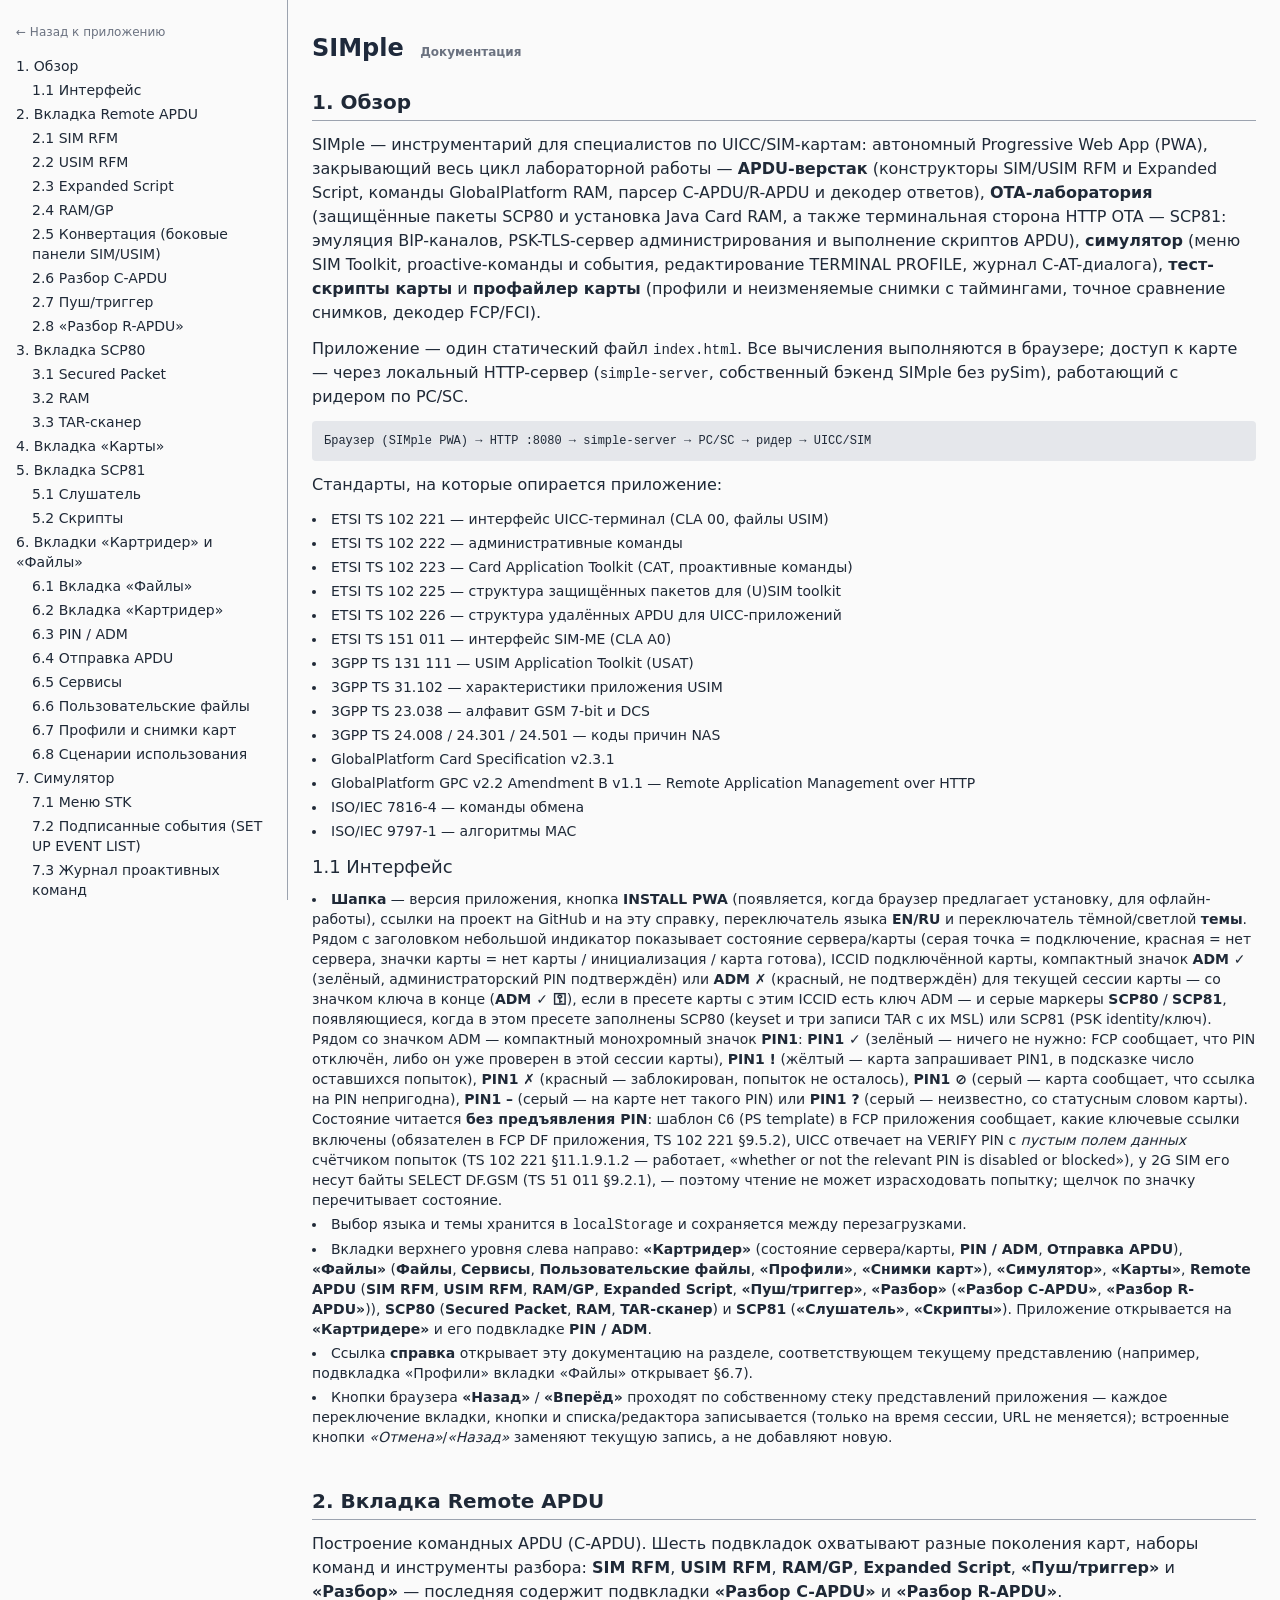
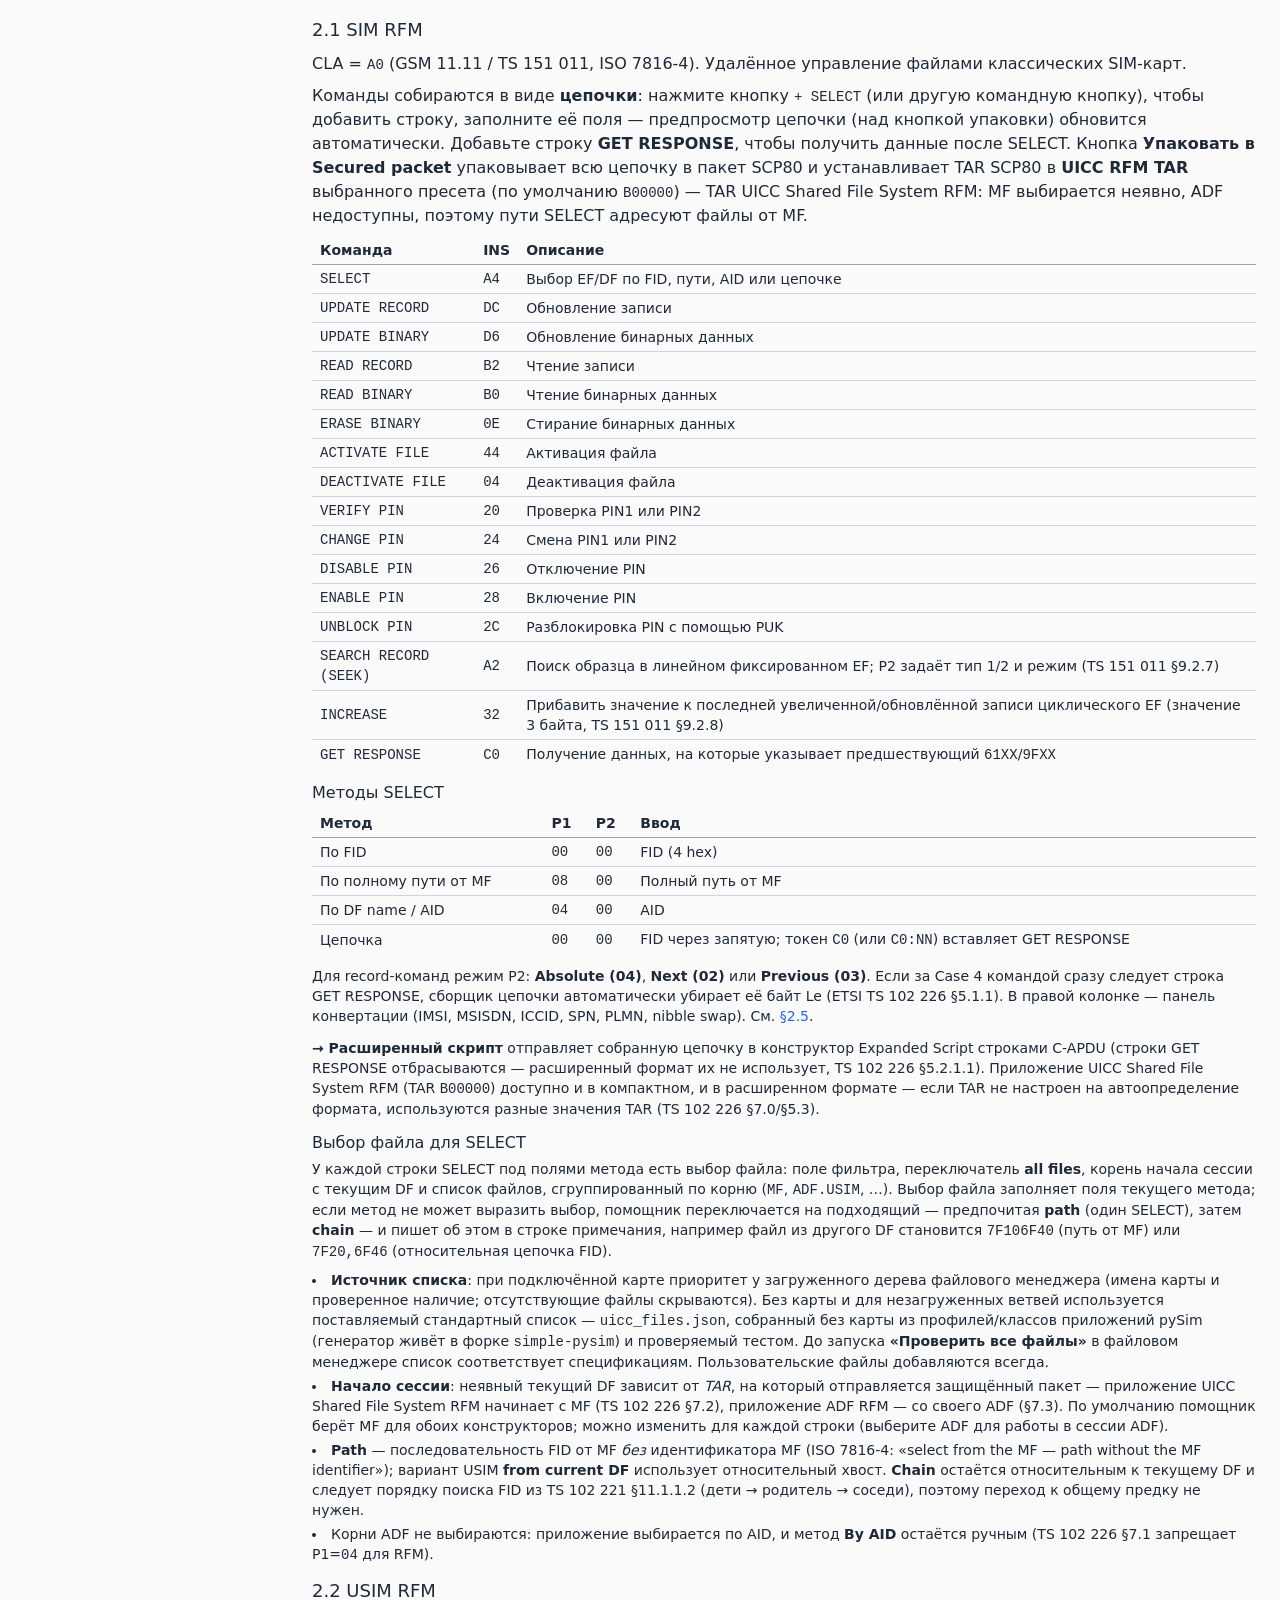
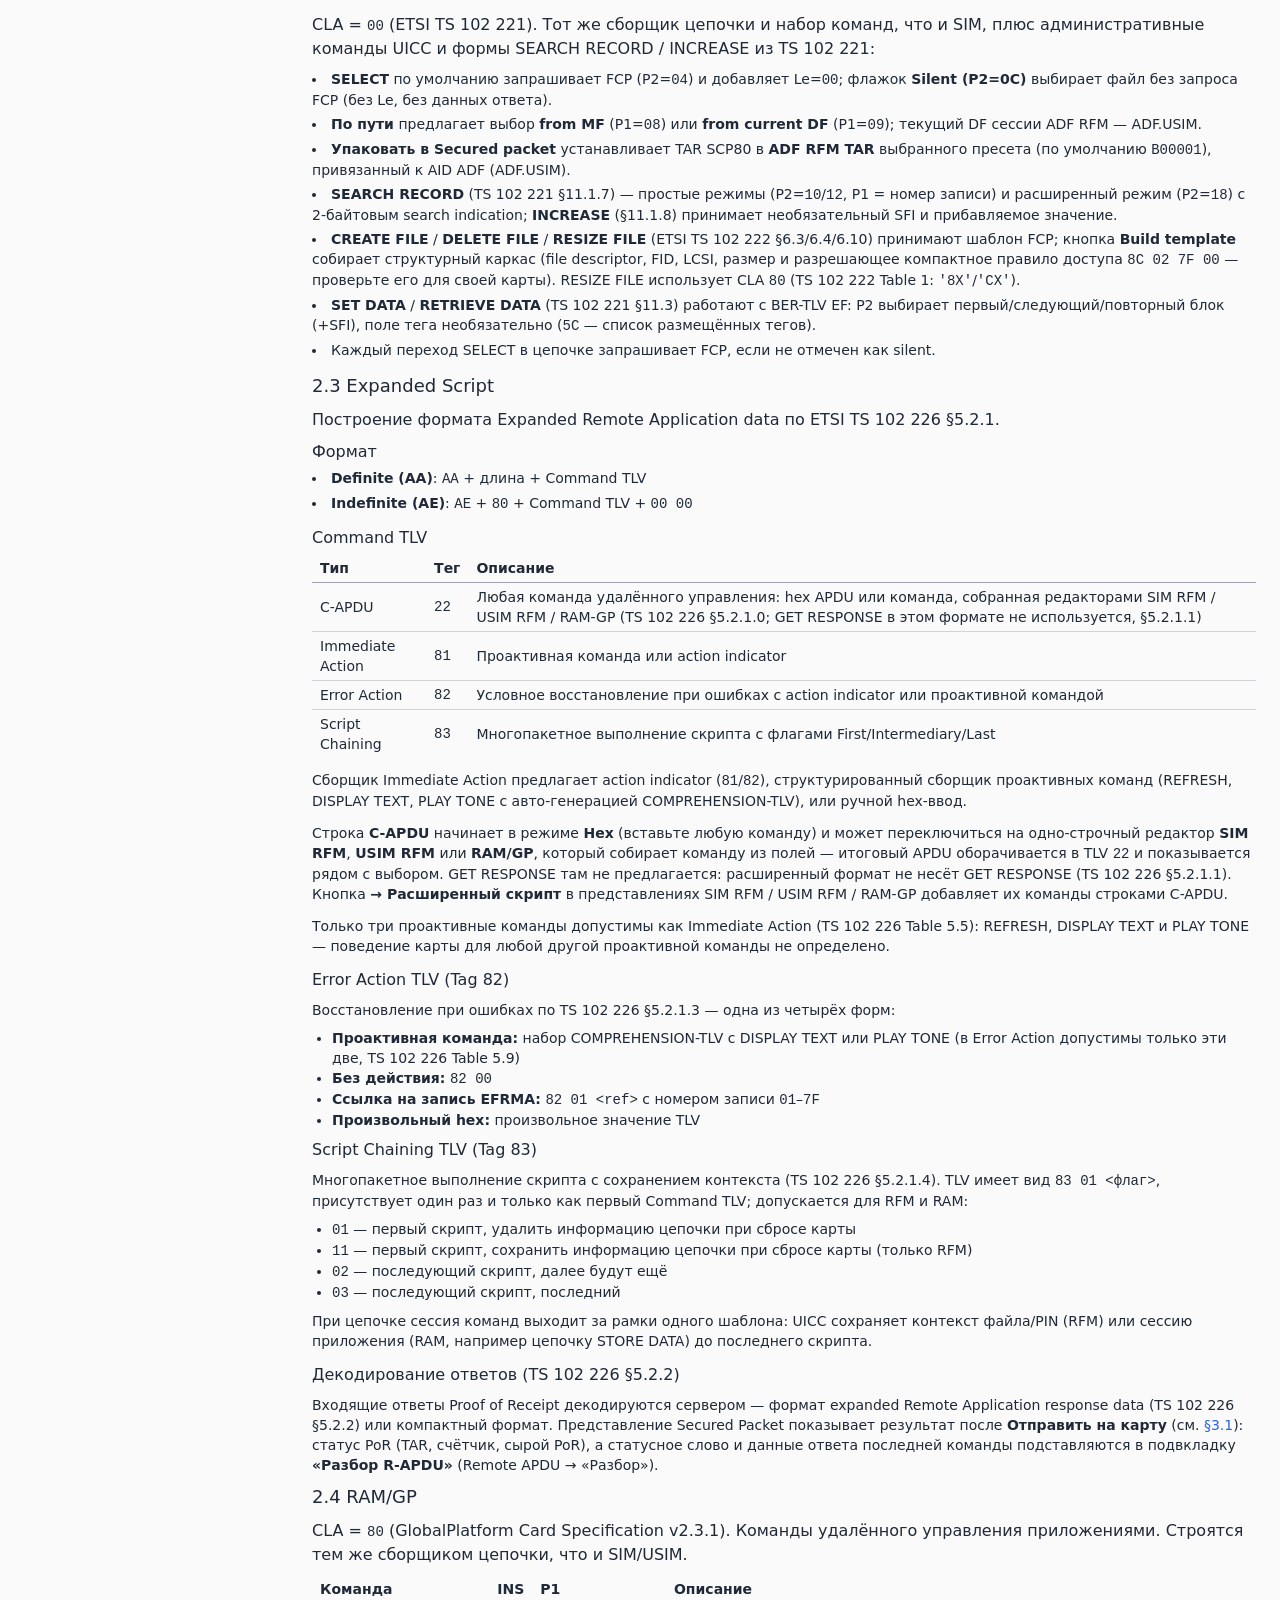
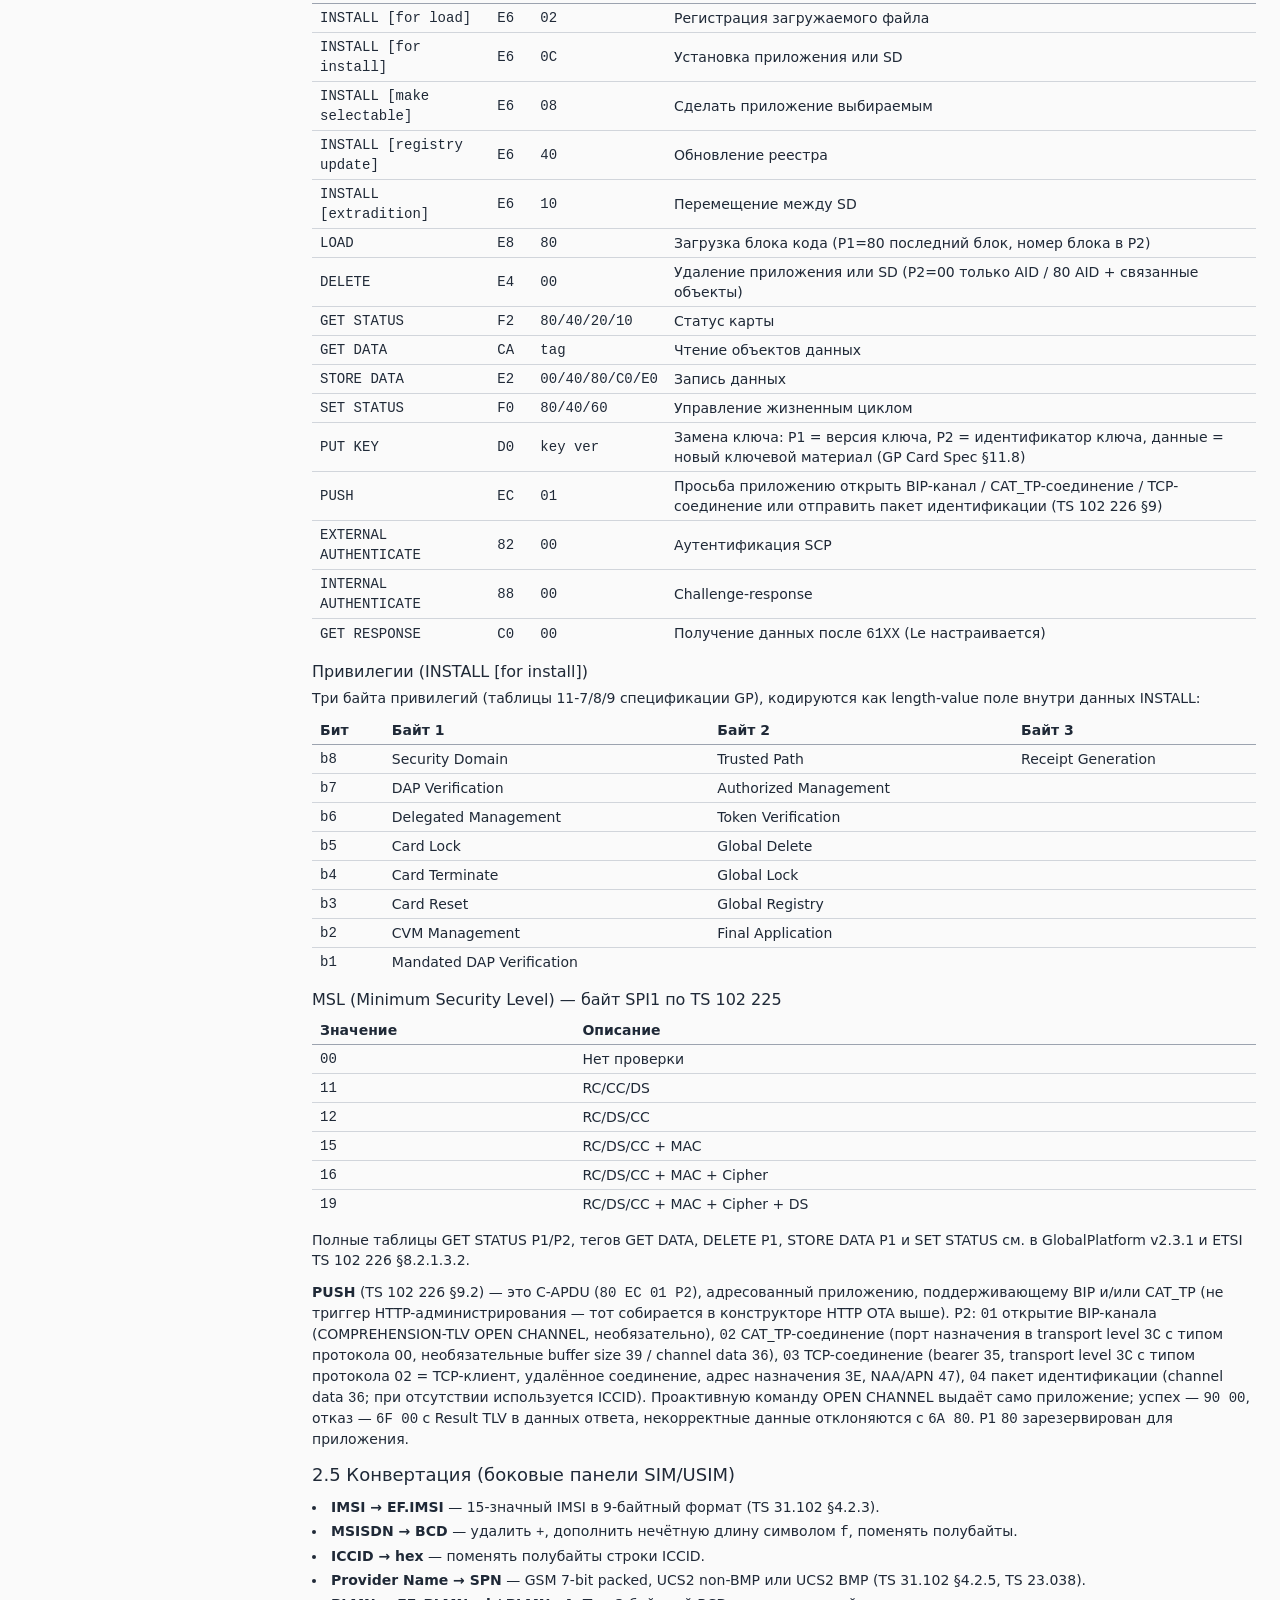
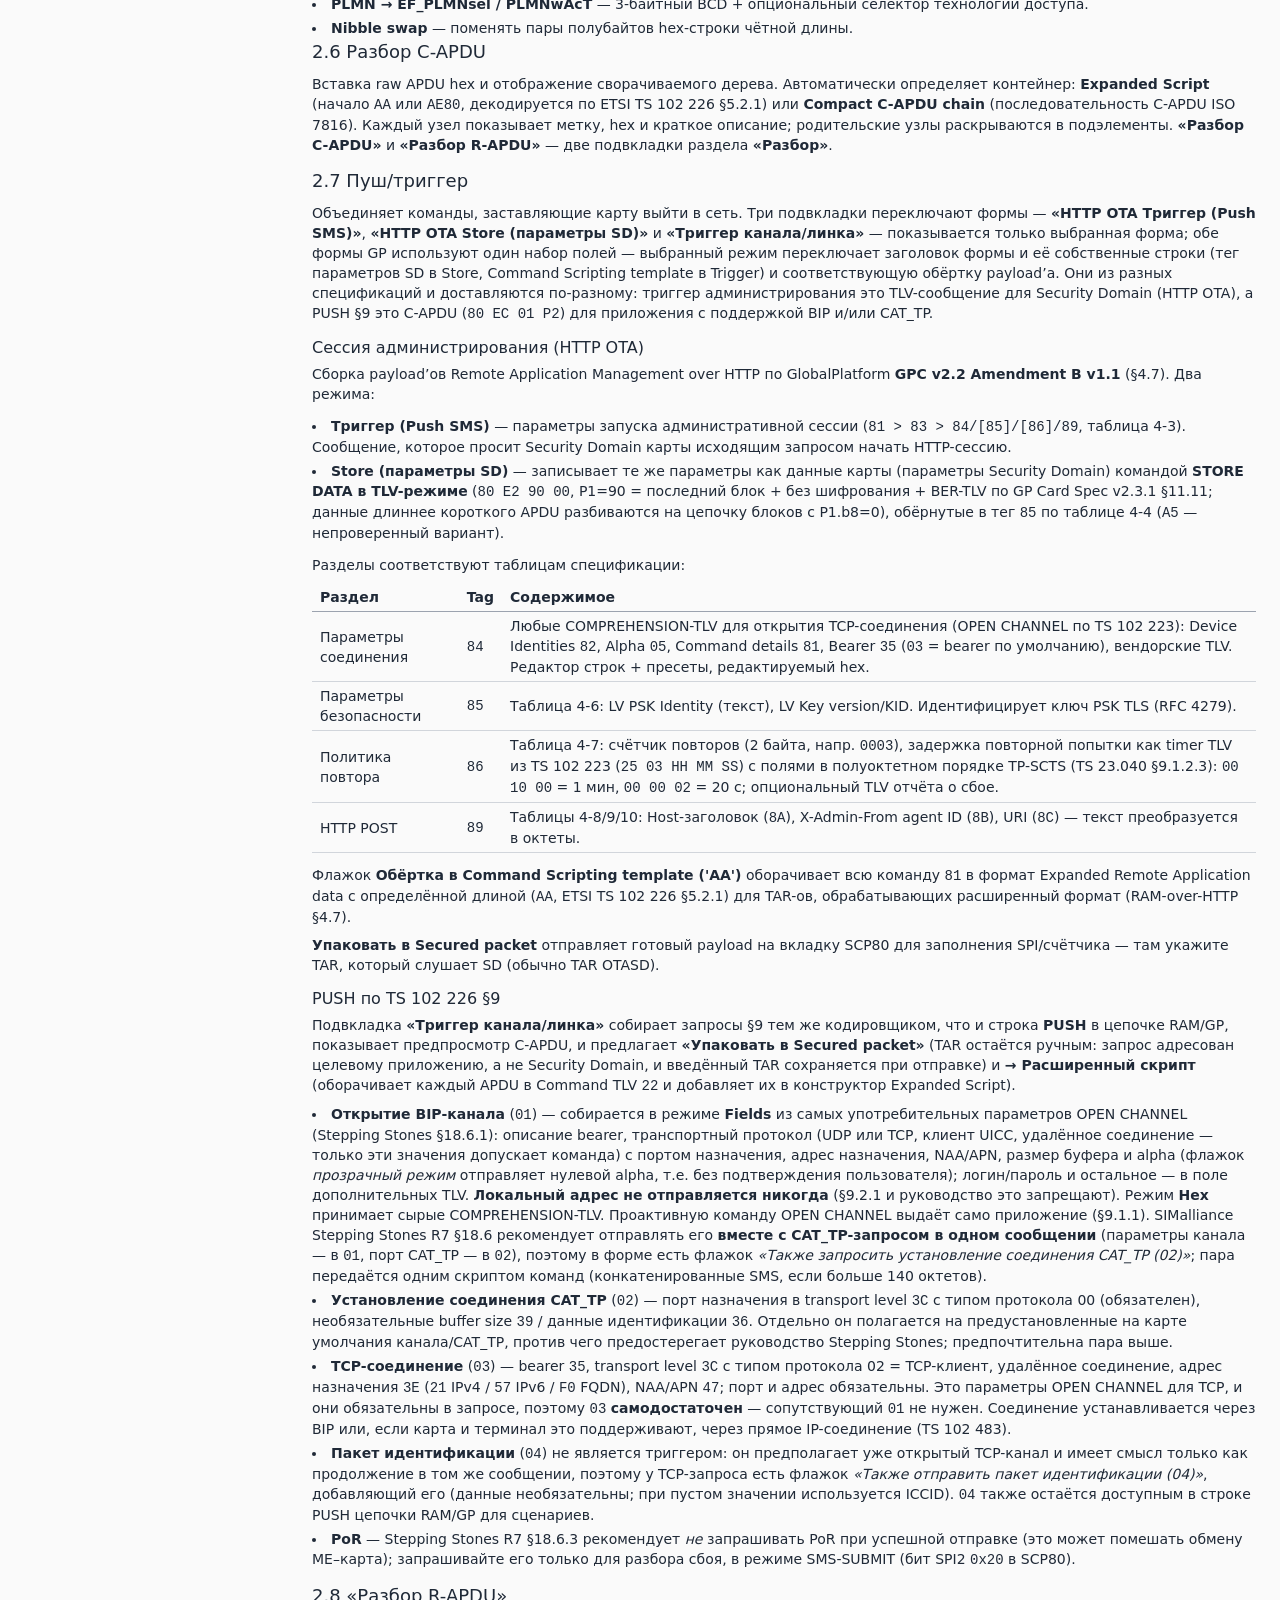
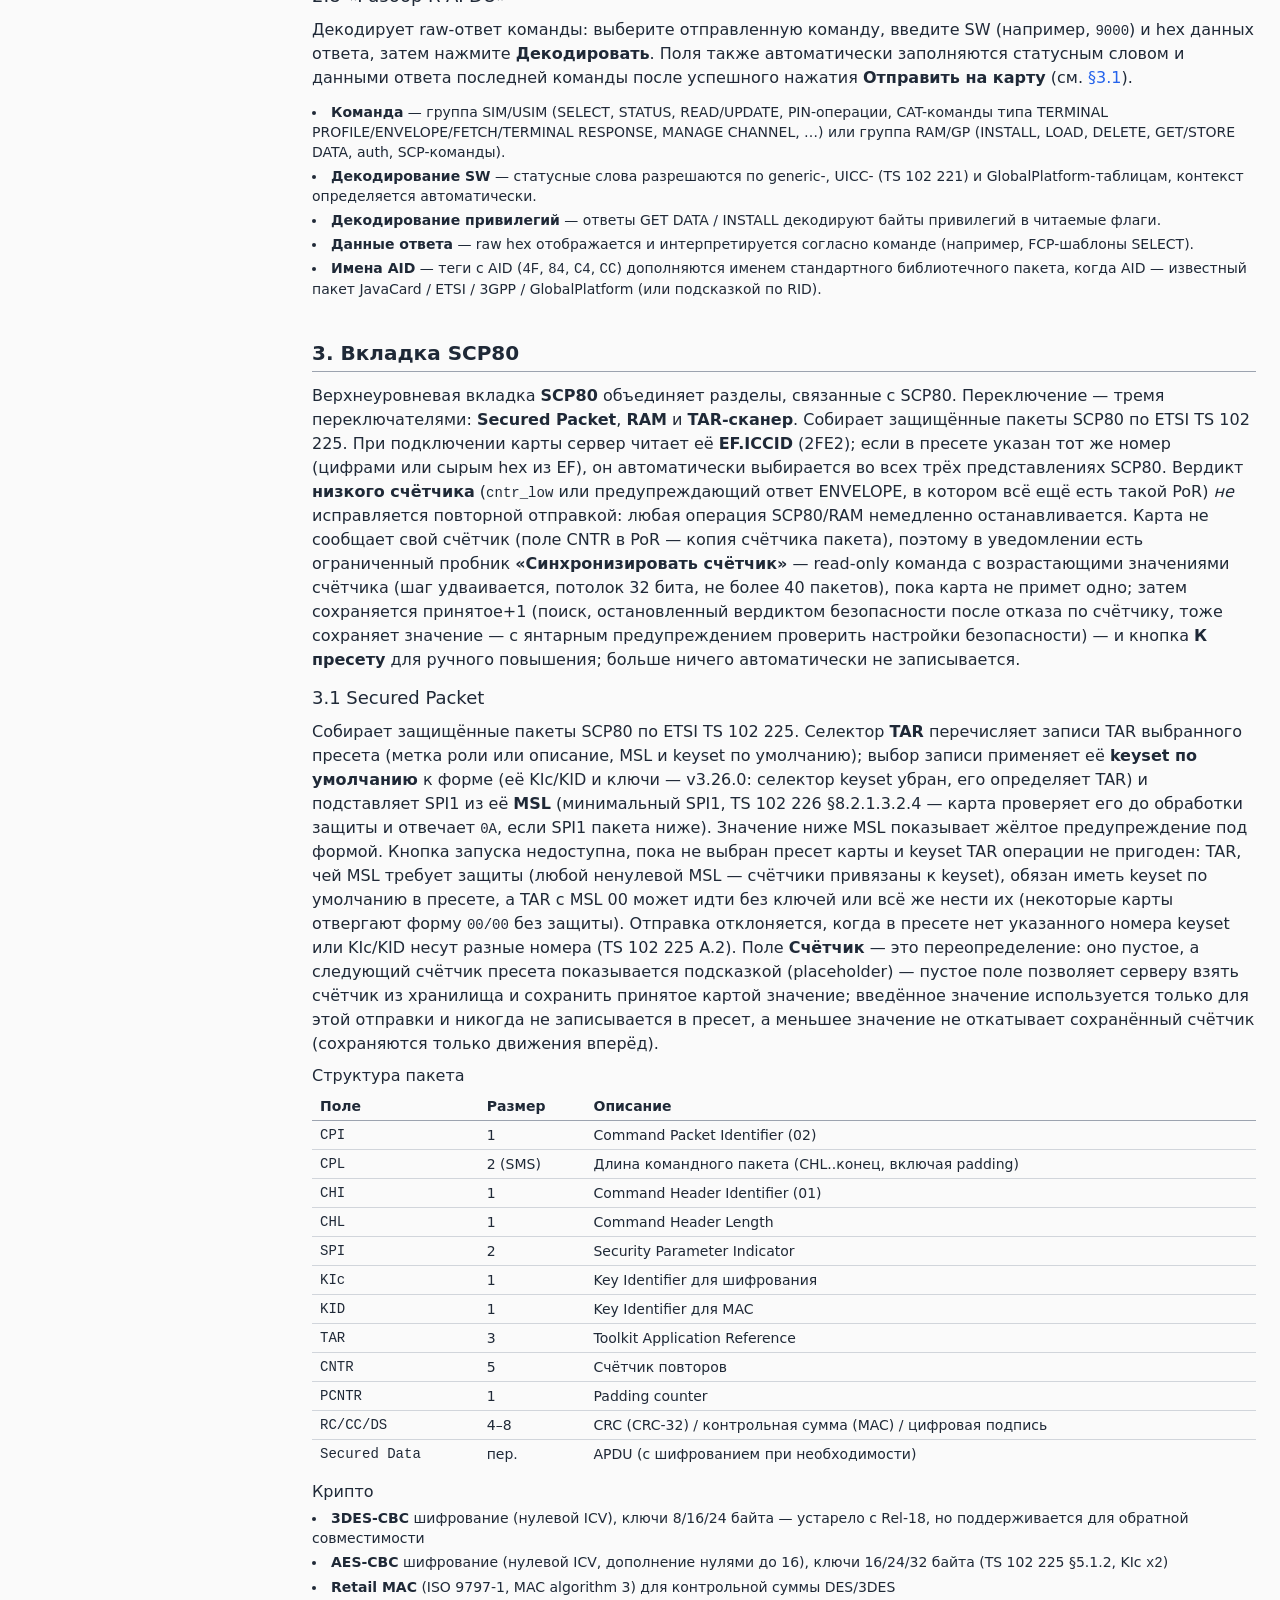
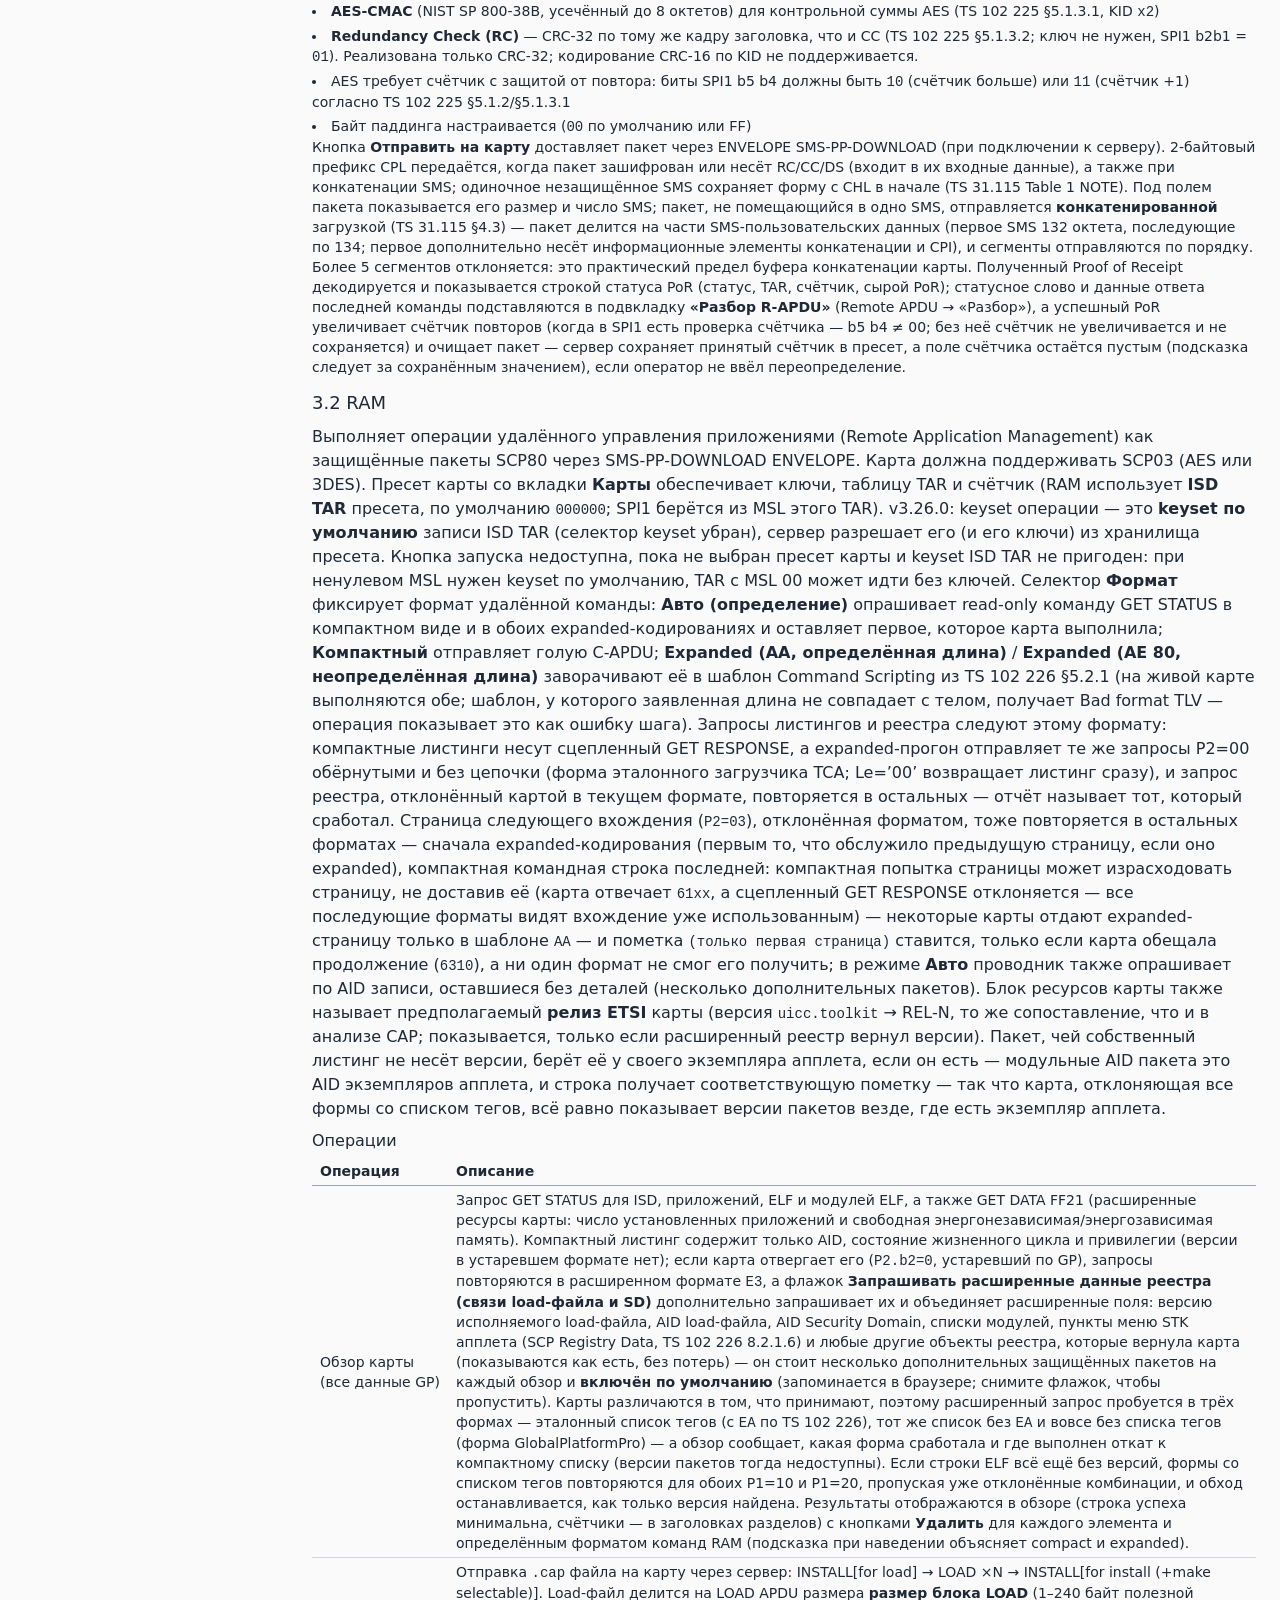
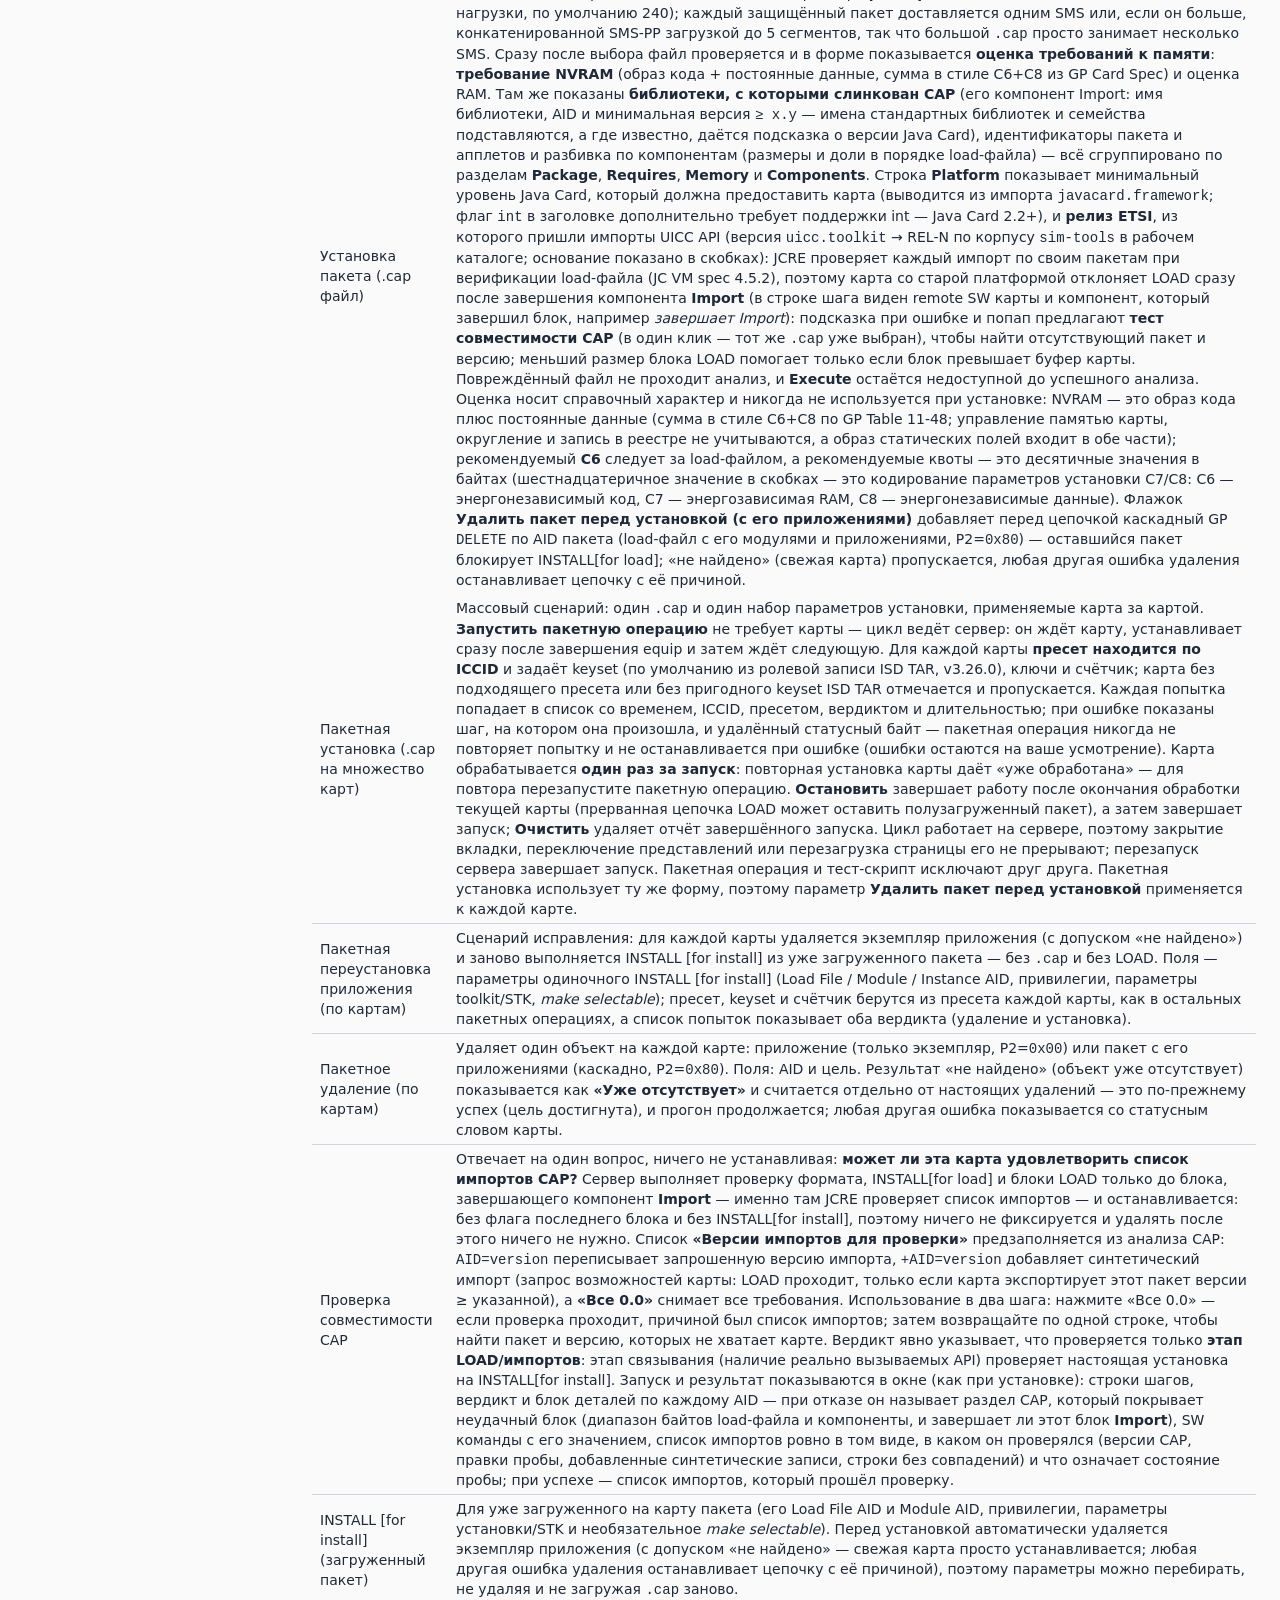
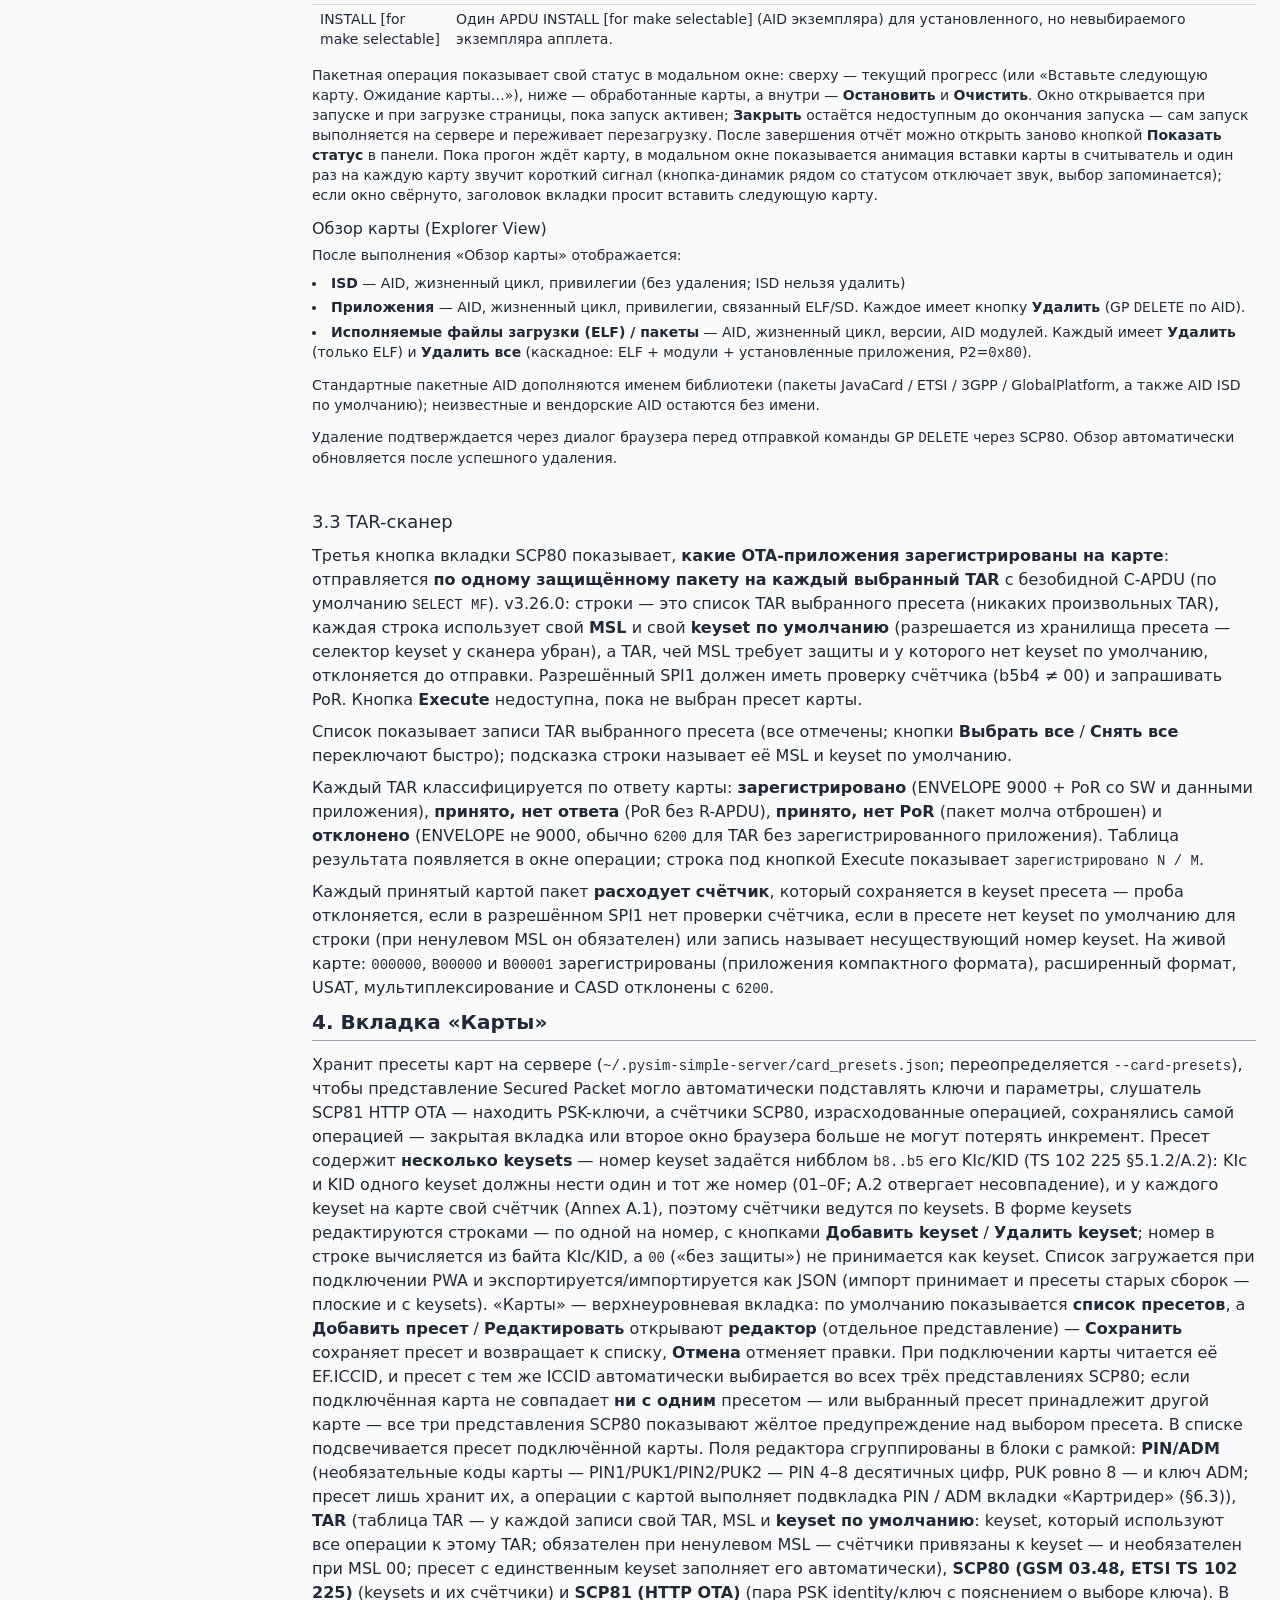
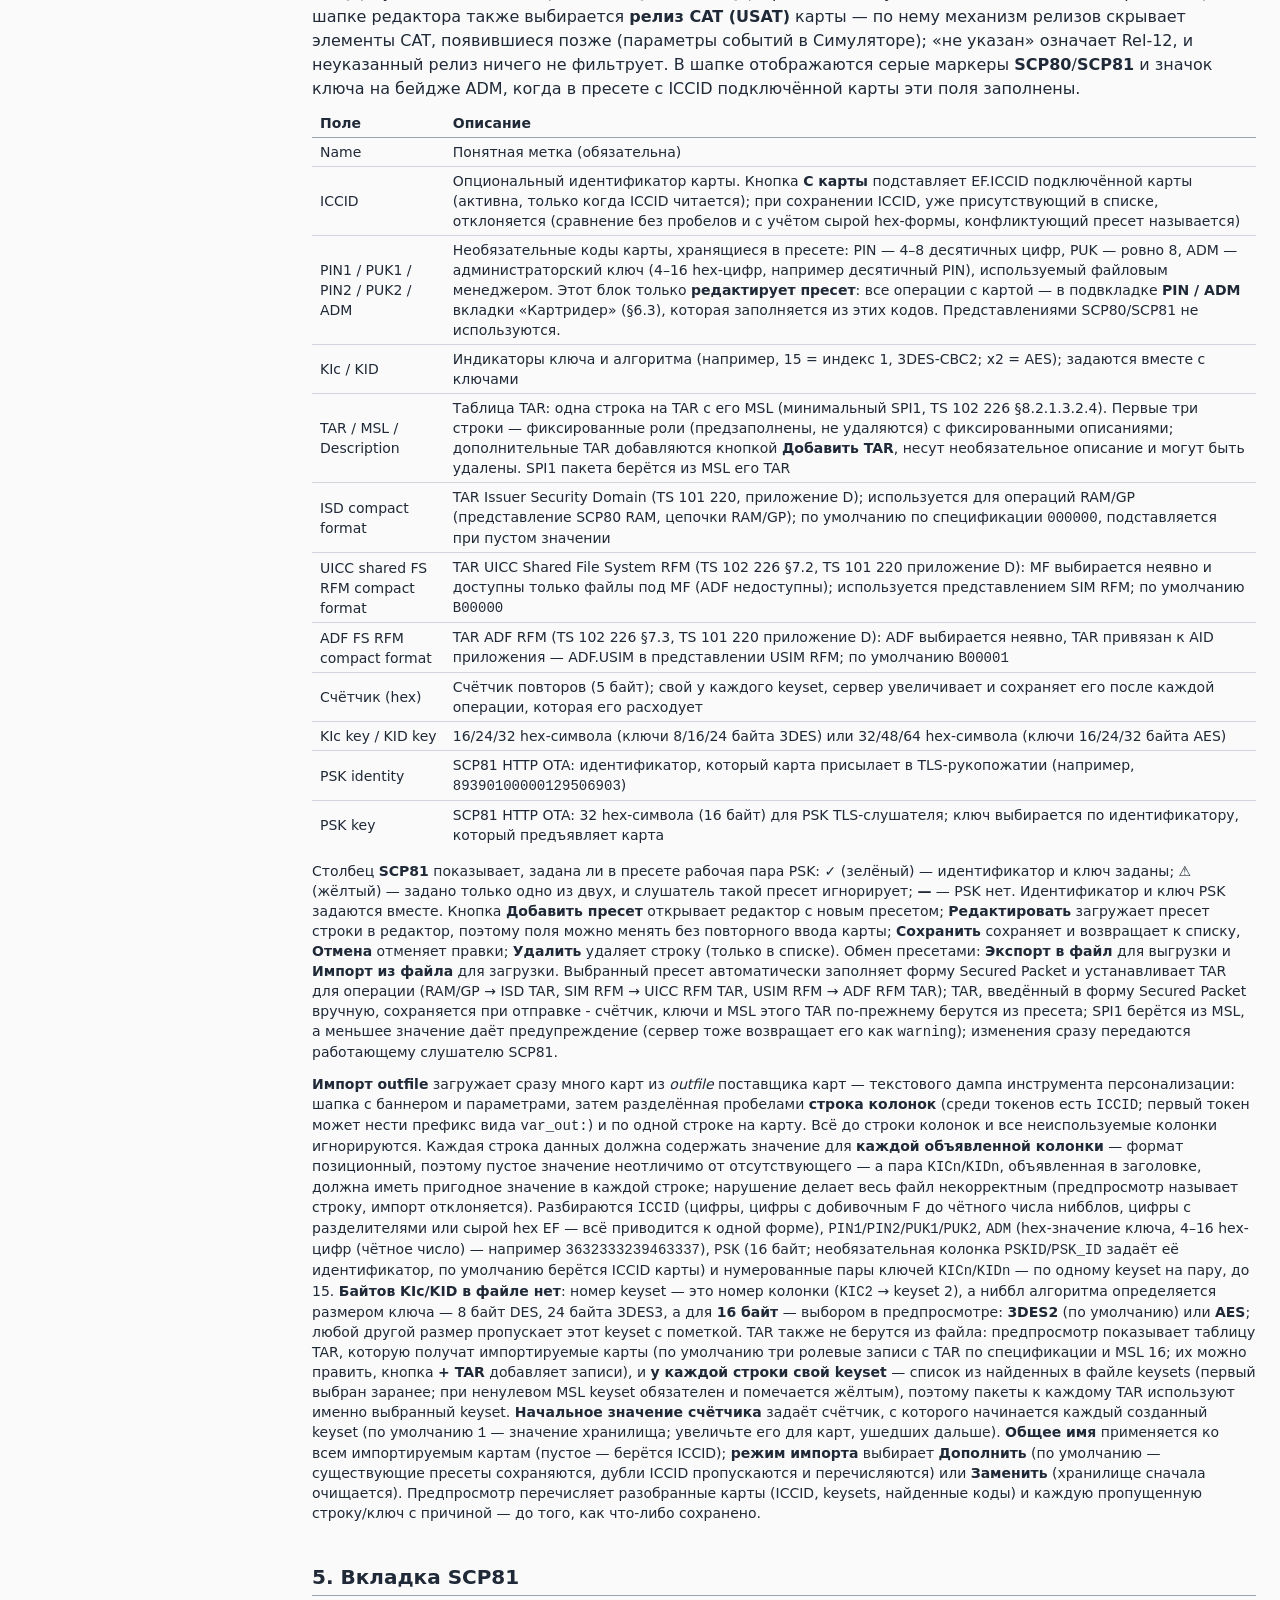
==== commit e8cc5b16: "ui: the Files tab absorbs the Profiler, the new tab order and the Card reader landing (4.4.0) The ap" ====
--- a/frontend/help-ru.html
+++ b/frontend/help-ru.html
@@ -44,8 +44,8 @@
 	<ul class="list-disc list-inside text-sm space-y-1 mb-3">
 		<li><strong>Шапка</strong> — версия приложения, кнопка <strong>INSTALL PWA</strong> (появляется, когда браузер предлагает установку, для офлайн-работы), ссылки на проект на GitHub и на эту справку, переключатель языка <strong>EN/RU</strong> и переключатель тёмной/светлой <strong>темы</strong>. Рядом с заголовком небольшой индикатор показывает состояние сервера/карты (серая точка = подключение, красная = нет сервера, значки карты = нет карты / инициализация / карта готова), ICCID подключённой карты, компактный значок <strong>ADM ✓</strong> (зелёный, администраторский PIN подтверждён) или <strong>ADM ✗</strong> (красный, не подтверждён) для текущей сессии карты — со значком ключа в конце (<strong>ADM ✓ ⚿</strong>), если в пресете карты с этим ICCID есть ключ ADM — и серые маркеры <strong>SCP80</strong> / <strong>SCP81</strong>, появляющиеся, когда в этом пресете заполнены SCP80 (keyset и три записи TAR с их MSL) или SCP81 (PSK identity/ключ). Рядом со значком ADM — компактный монохромный значок <strong>PIN1</strong>: <strong>PIN1 ✓</strong> (зелёный &mdash; ничего не нужно: FCP сообщает, что PIN отключён, либо он уже проверен в этой сессии карты), <strong>PIN1 !</strong> (жёлтый &mdash; карта запрашивает PIN1, в подсказке число оставшихся попыток), <strong>PIN1 ✗</strong> (красный &mdash; заблокирован, попыток не осталось), <strong>PIN1 ⊘</strong> (серый &mdash; карта сообщает, что ссылка на PIN непригодна), <strong>PIN1 –</strong> (серый &mdash; на карте нет такого PIN) или <strong>PIN1 ?</strong> (серый &mdash; неизвестно, со статусным словом карты). Состояние читается <strong>без предъявления PIN</strong>: шаблон <code class="font-mono text-sm">C6</code> (PS template) в FCP приложения сообщает, какие ключевые ссылки включены (обязателен в FCP DF приложения, TS 102 221 &sect;9.5.2), UICC отвечает на VERIFY PIN с <em>пустым полем данных</em> счётчиком попыток (TS 102 221 &sect;11.1.9.1.2 &mdash; работает, «whether or not the relevant PIN is disabled or blocked»), у 2G SIM его несут байты SELECT DF.GSM (TS 51 011 &sect;9.2.1), &mdash; поэтому чтение не может израсходовать попытку; щелчок по значку перечитывает состояние.</li>
 		<li>Выбор языка и темы хранится в <code class="font-mono text-sm">localStorage</code> и сохраняется между перезагрузками.</li>
-		<li>Вкладки верхнего уровня: <strong>Remote APDU</strong> (<strong>SIM RFM</strong>, <strong>USIM RFM</strong>, <strong>RAM/GP</strong>, <strong>Expanded Script</strong>, <strong>&laquo;Пуш/триггер&raquo;</strong>, <strong>&laquo;Разбор&raquo;</strong> (<strong>«Разбор C-APDU»</strong>, <strong>«Разбор R-APDU»</strong>)), <strong>SCP80</strong> (<strong>Secured Packet</strong>, <strong>RAM</strong>, <strong>TAR-сканер</strong>), <strong>SCP81</strong> (<strong>&laquo;Слушатель&raquo;</strong>, <strong>&laquo;Скрипты&raquo;</strong>), <strong>&laquo;Карты&raquo;</strong>, <strong>&laquo;Профайлер&raquo;</strong> (вкладки <strong>&laquo;Профили&raquo;</strong>, <strong>&laquo;Снимки карт&raquo;</strong>), <strong>&laquo;Файловый менеджер&raquo;</strong> (<strong>Файловый менеджер</strong>, <strong>Сервисы</strong>, <strong>Пользовательские файлы</strong>), <strong>&laquo;Картридер&raquo;</strong> (состояние сервера/карты, <strong>Отправка APDU</strong>, <strong>PIN / ADM</strong>) и <strong>&laquo;Симулятор&raquo;</strong>.</li>
-		<li>Ссылка <strong>справка</strong> открывает эту документацию на разделе, соответствующем текущему представлению (например, вкладка &laquo;Профайлер&raquo; открывает &sect;7).</li>
+		<li>Вкладки верхнего уровня слева направо: <strong>&laquo;Картридер&raquo;</strong> (состояние сервера/карты, <strong>PIN / ADM</strong>, <strong>Отправка APDU</strong>), <strong>&laquo;Файлы&raquo;</strong> (<strong>Файлы</strong>, <strong>Сервисы</strong>, <strong>Пользовательские файлы</strong>, <strong>&laquo;Профили&raquo;</strong>, <strong>&laquo;Снимки карт&raquo;</strong>), <strong>&laquo;Симулятор&raquo;</strong>, <strong>&laquo;Карты&raquo;</strong>, <strong>Remote APDU</strong> (<strong>SIM RFM</strong>, <strong>USIM RFM</strong>, <strong>RAM/GP</strong>, <strong>Expanded Script</strong>, <strong>&laquo;Пуш/триггер&raquo;</strong>, <strong>&laquo;Разбор&raquo;</strong> (<strong>«Разбор C-APDU»</strong>, <strong>«Разбор R-APDU»</strong>)), <strong>SCP80</strong> (<strong>Secured Packet</strong>, <strong>RAM</strong>, <strong>TAR-сканер</strong>) и <strong>SCP81</strong> (<strong>&laquo;Слушатель&raquo;</strong>, <strong>&laquo;Скрипты&raquo;</strong>). Приложение открывается на <strong>&laquo;Картридере&raquo;</strong> и его подвкладке <strong>PIN / ADM</strong>.</li>
+		<li>Ссылка <strong>справка</strong> открывает эту документацию на разделе, соответствующем текущему представлению (например, подвкладка «Профили» вкладки «Файлы» открывает &sect;6.7).</li>
 		<li>Кнопки браузера <strong>«Назад»</strong> / <strong>«Вперёд»</strong> проходят по собственному стеку представлений приложения &mdash; каждое переключение вкладки, кнопки и списка/редактора записывается (только на время сессии, URL не меняется); встроенные кнопки <em>«Отмена»</em>/<em>«Назад»</em> заменяют текущую запись, а не добавляют новую.</li>
 	</ul>
 
@@ -401,11 +401,11 @@
 </section>
 
 <section class="mb-10">
-	<h2 id="card-reader" class="text-xl font-semibold mb-3 border-b border-gray-300 dark:border-slate-700 pb-1">6. Вкладки &laquo;Картридер&raquo; и &laquo;Файловый менеджер&raquo;</h2>
-	<p class="mb-3">Две вкладки верхнего уровня работают с сервером PWA — pysim-независимым <code class="font-mono text-sm">simple_server</code> (точка входа <code class="font-mono text-sm">simple-server</code>): <strong>&laquo;Картридер&raquo;</strong> (§6.2) — подключение к серверу, состояние сессии карты и операции с PIN/картой, <strong>&laquo;Файловый менеджер&raquo;</strong> (§6.1) — инструменты файловой системы. Введите URL сервера (по умолчанию <code class="font-mono text-sm">http://127.0.0.1:8080</code>) на вкладке &laquo;Картридер&raquo; и нажмите <strong>Подключиться</strong>. <strong>&laquo;Профайлер&raquo;</strong> и <strong>&laquo;Симулятор&raquo;</strong> — отдельные вкладки верхнего уровня.</p>
-
-	<h3 id="file-manager" class="text-lg font-medium mb-2">6.1 Вкладка &laquo;Файловый менеджер&raquo;</h3>
-	<p class="text-sm mb-2">Инструменты файловой системы — три подвкладки: <strong>Файловый менеджер</strong> (дерево и действия с файлами ниже), <strong>Сервисы</strong> (§6.5 — редактор сервисных таблиц SST/UST/IST/EST и проверка файловой системы) и <strong>Пользовательские файлы</strong> (§6.6 — офлайн-определения файлов, которые подмешиваются в дерево и в сканирование). Дерево файловой системы отображается слева; выбор файла открывает панель деталей справа. Элементы сгруппированы: DF выше EF, сортировка по <strong>FID</strong> или символьному <strong>имени</strong> (кнопки вместе с <strong>«Проверить все файлы»</strong> закреплены над прокручиваемым деревом; выбор сохраняется в <code class="font-mono text-sm">localStorage</code>). При выборе файла над содержимым также показываются FID, тип файла, размер / структура записей и декодированный FCI — в рамке с символьным именем файла. Если FCI ссылается на свои правила доступа через запись <code class="font-mono text-sm">EF.ARR</code> (атрибут безопасности <code class="font-mono text-sm">8B</code>), правила указанной записи показываются с отступом под этой строкой: они берутся из копий <code class="font-mono text-sm">EF.ARR</code> карты &mdash; копии MF (<code class="font-mono text-sm">2F06</code>), копий DF.TELECOM/DF.GSM (<code class="font-mono text-sm">6F06</code>) и копии ADF.USIM (<code class="font-mono text-sm">6F06</code>): читаются один раз за сессию при equip, обновляются при сбросе/equip и после записи <code class="font-mono text-sm">EF.ARR</code>; снимок разрешает те же ссылки из собственной захваченной копии. Побеждает копия собственного DF файла, с подъёмом до MF; ссылка, для которой в этой цепочке копии нет, остаётся неразрешённой, если только кандидат не единственный.</p>
+	<h2 id="card-reader" class="text-xl font-semibold mb-3 border-b border-gray-300 dark:border-slate-700 pb-1">6. Вкладки &laquo;Картридер&raquo; и &laquo;Файлы&raquo;</h2>
+	<p class="mb-3">Две вкладки верхнего уровня работают с сервером PWA — pysim-независимым <code class="font-mono text-sm">simple_server</code> (точка входа <code class="font-mono text-sm">simple-server</code>): <strong>&laquo;Картридер&raquo;</strong> (§6.2) — подключение к серверу, состояние сессии карты и операции с PIN/картой, <strong>&laquo;Файлы&raquo;</strong> (§6.1) — инструменты файловой системы, а также списки <strong>&laquo;Профили&raquo;</strong> и <strong>&laquo;Снимки карт&raquo;</strong> (§6.7). Введите URL сервера (по умолчанию <code class="font-mono text-sm">http://127.0.0.1:8080</code>) на вкладке &laquo;Картридер&raquo; и нажмите <strong>Подключиться</strong>. <strong>&laquo;Симулятор&raquo;</strong> — отдельная вкладка верхнего уровня; приложение открывается на вкладке &laquo;Картридер&raquo;.</p>
+
+	<h3 id="file-manager" class="text-lg font-medium mb-2">6.1 Вкладка &laquo;Файлы&raquo;</h3>
+	<p class="text-sm mb-2">У вкладки пять подвкладок слева направо: <strong>Файлы</strong> (дерево и действия с файлами ниже), <strong>Сервисы</strong> (§6.5 — редактор сервисных таблиц SST/UST/IST/EST и проверка файловой системы), <strong>Пользовательские файлы</strong> (§6.6 — офлайн-определения файлов, которые подмешиваются в дерево и в сканирование), <strong>&laquo;Профили&raquo;</strong> (§6.7 — список профилей, редактор и результаты проверки) и <strong>&laquo;Снимки карт&raquo;</strong> (§6.7 — неизменяемые снимки карты). Вкладка открывается на <strong>«Файлах»</strong>: без карты дерево пустое, а списки профилей и снимков работают офлайн. Дерево файловой системы отображается слева; выбор файла открывает панель деталей справа. Элементы сгруппированы: DF выше EF, сортировка по <strong>FID</strong> или символьному <strong>имени</strong> (кнопки вместе с <strong>«Проверить все файлы»</strong> закреплены над прокручиваемым деревом; выбор сохраняется в <code class="font-mono text-sm">localStorage</code>). При выборе файла над содержимым также показываются FID, тип файла, размер / структура записей и декодированный FCI — в рамке с символьным именем файла. Если FCI ссылается на свои правила доступа через запись <code class="font-mono text-sm">EF.ARR</code> (атрибут безопасности <code class="font-mono text-sm">8B</code>), правила указанной записи показываются с отступом под этой строкой: они берутся из копий <code class="font-mono text-sm">EF.ARR</code> карты &mdash; копии MF (<code class="font-mono text-sm">2F06</code>), копий DF.TELECOM/DF.GSM (<code class="font-mono text-sm">6F06</code>) и копии ADF.USIM (<code class="font-mono text-sm">6F06</code>): читаются один раз за сессию при equip, обновляются при сбросе/equip и после записи <code class="font-mono text-sm">EF.ARR</code>; снимок разрешает те же ссылки из собственной захваченной копии. Побеждает копия собственного DF файла, с подъёмом до MF; ссылка, для которой в этой цепочке копии нет, остаётся неразрешённой, если только кандидат не единственный.</p>
 	<p class="text-sm mb-2">Две формы ответа карты обрабатываются прозрачно: <strong>2G SIM</strong> возвращает информацию о файле по TS 51 011 §9.2.1 вместо BER FCP, поэтому размер и структура записей берутся из собственного ответа карты на SELECT (блок деталей говорит об этом, а не декодирует его как FCP); карта, вообще не возвращающая информацию о файле, читается до конца, и строка состояния отмечает, что <strong>размер определён чтением</strong>.</p>
 	<ul class="list-disc list-inside text-sm space-y-1 mb-3">
 		<li><strong>Читать сырые данные / Декодировать</strong> — чтение выбранного файла в виде hex-дампа или таблицы декодированных полей (клиентские декодеры EF: IMSI, ICCID, SPN, списки PLMN, LOCI/PSLOCI/EPSLOCI, ADN/MSISDN, таблицы сервисов, SUME, …); таблица декодируется в браузере из тех же сырых байт (без серверного декодирования). Подсвеченная кнопка — текущий вид; нажатие любой из них (пере)читывает файл. «Декодировать» недоступна, если для файла нет клиентского декодера (проверка по имени/FID до чтения).</li>
@@ -416,7 +416,7 @@
 	</ul>
 
 	<h3 id="status-block" class="text-lg font-medium mb-2">6.2 Вкладка &laquo;Картридер&raquo;</h3>
-	<p class="text-sm mb-2">Форма подключения и состояние сессии карты. Блок статуса показывает собственную модель сессии сервера — активный <strong>ридер</strong> (блок <strong>Reader</strong> всегда показывает список PC/SC-ридеров; при единственном ридере селектор отключён и об этом сообщает подсказка, а переключение — доступное при двух и более — сбрасывает и заново инициализирует карту, поэтому сначала спрашивает и предупреждает, что выбор, CAT-сессия и кеши будут потеряны), <strong>ATR</strong> карты, её <strong>тип и имя</strong> (UICC / SIM / eUICC), <strong>ICCID</strong>, состояние подключена / карта вставлена / инициализация, а также текущий <strong>выбор</strong> (последний файл, к которому обращался файловый эндпоинт: путь, FID, тип, размер, структура записей).</p>
+	<p class="text-sm mb-2">Форма подключения и состояние сессии карты. Блок статуса показывает собственную модель <strong>сессии карты</strong> — активный <strong>ридер</strong> (блок <strong>Reader</strong> всегда показывает список PC/SC-ридеров; при единственном ридере селектор отключён и об этом сообщает подсказка, а переключение — доступное при двух и более — сбрасывает и заново инициализирует карту, поэтому сначала спрашивает и предупреждает, что выбор, CAT-сессия и кеши будут потеряны), строка <strong>«Карта»</strong> (eUICC / UICC / SIM / инициализация / вставлена, но не инициализирована / карта не вставлена), <strong>ATR</strong> и <strong>ICCID</strong>, когда сервер их сообщает (<strong>EID</strong> для eUICC), а также текущий <strong>выбор</strong> (последний файл, к которому обращался файловый эндпоинт: путь, FID, тип, размер, структура записей).</p>
 	<p class="text-sm mb-3">В том же блоке — конечные автоматы: <strong>режим проактивных команд</strong> CAT (простой, опрос, цепочка FETCH/TERMINAL RESPONSE, пауза на команде, тест-скрипт, сессия BIP), состояние <strong>опроса</strong> (включён/приостановлен и интервал), <strong>тест-скрипт</strong>, <strong>BIP-сессия</strong> и состояние счётчика SCP80 (пока заглушка: pysim-независимый сервер возвращает <code class="font-mono text-sm">scp80: null</code>, пока хранилище счётчиков не подключено). <strong>Подключить карту</strong> (пере)инициализирует карту после вставки, <strong>Проверить статус</strong> отправляет ручной STATUS (и отвечает на найденную проактивную команду), <strong>Сброс карты</strong> выполняет цикл питания и повторную инициализацию, а <strong>Отключиться от сервера</strong> останавливает опрос и очищает представление. Ниже действий картридер показывает три строки &mdash; <strong>PIN1</strong>, <strong>PIN2</strong> и <strong>ADM</strong> &mdash; с состоянием каждой и кнопкой <strong>Проверить</strong>, которая берёт код из подобранного пресета карты (без кода кнопка отключена и указывает на подвкладку <strong>PIN / ADM</strong>; подсказка объясняет PIN, который проверять нечего). Состояния PIN берутся из считывания без предъявления PIN сервером, состояние ADM &mdash; из защёлки проверки и учёта попыток/блокировки. У вкладки две подвкладки, и по умолчанию открыта <strong>PIN / ADM</strong> (§6.3 &mdash; операции с картой), а <strong>Отправка APDU</strong> (§6.4) — в одном клике.</p>
 
 	<h3 id="pin-adm" class="text-lg font-medium mb-2">6.3 PIN / ADM</h3>
@@ -433,14 +433,47 @@
 	<p class="text-sm mb-3">Редактор сервисных таблиц показывает файлы SST / UST / IST / EST карты рядом друг с другом по сводной таблице возможностей, так что объявленные сервисы можно сравнить и отредактировать по каждому файлу (<strong>Сохранить</strong> для каждой таблицы); не описанные биты и длина файла сохраняются. <strong>Проверить файловую систему</strong> проверяет объявленные сервисы по фактическому дереву с точностью до пути и сообщает отсутствующие, присутствующие-но-не-объявленные и непроверяемые файлы, показывая индикатор во время работы.</p>
 
 	<h3 id="custom-files" class="text-lg font-medium mb-2">6.6 Пользовательские файлы</h3>
-	<p class="text-sm mb-3">Добавление файлов, не покрытых стандартной моделью. Пользовательский файл всегда имеет полный путь от <strong>MF</strong> или ADF (<strong>ADF.USIM</strong>, <strong>ADF.ISIM</strong>): выберите корень, введите путь <strong>родительского DF</strong> (сам корень, стандартный DF из дерева файлового менеджера или пользовательский DF &mdash; любой вложенности, с подсказками при вводе; родитель, ещё не встречавшийся в дереве, остаётся допустимым и помечается <code class="font-mono text-sm">⚠</code>), 4-hex <strong>FID</strong> и псевдоним (<code class="font-mono text-sm">EF.&hellip;</code>/<code class="font-mono text-sm">DF.&hellip;</code>; префикс определяет, EF это или DF). Канонический путь убирает прежнюю неоднозначность, когда один и тот же файл можно было описать и относительно, и абсолютно. Добавленные файлы появляются в дереве &laquo;Файловый менеджер&raquo;; в каждой строке есть <strong>&laquo;Редактировать&raquo;</strong> (путь + псевдоним; изменение пути DF перепривязывает дочерние записи &mdash; кнопка становится <strong>&laquo;Сохранить&raquo;</strong>, <strong>&laquo;Отмена&raquo;</strong> отменяет) и <strong>&laquo;Удалить&raquo;</strong> (удаление DF удаляет и его дочерние записи после подтверждения). Список сохраняется в <code class="font-mono text-sm">localStorage</code>; обмен &mdash; <strong>Экспорт в файл</strong> / <strong>Импорт из файла</strong>; старые относительные пути (например, <code class="font-mono text-sm">a153/4954</code>) разрешаются при загрузке, неразрешимые отбрасываются и отмечаются в списке.</p>
-
-<h3 id="usage-scenarios" class="text-lg font-medium mb-2">6.7 Сценарии использования</h3>
+	<p class="text-sm mb-3">Добавление файлов, не покрытых стандартной моделью. Пользовательский файл всегда имеет полный путь от <strong>MF</strong> или ADF (<strong>ADF.USIM</strong>, <strong>ADF.ISIM</strong>): выберите корень, введите путь <strong>родительского DF</strong> (сам корень, стандартный DF из дерева &laquo;Файлы&raquo; или пользовательский DF &mdash; любой вложенности, с подсказками при вводе; родитель, ещё не встречавшийся в дереве, остаётся допустимым и помечается <code class="font-mono text-sm">⚠</code>), 4-hex <strong>FID</strong> и псевдоним (<code class="font-mono text-sm">EF.&hellip;</code>/<code class="font-mono text-sm">DF.&hellip;</code>; префикс определяет, EF это или DF). Канонический путь убирает прежнюю неоднозначность, когда один и тот же файл можно было описать и относительно, и абсолютно. Добавленные файлы появляются в дереве &laquo;Файлы&raquo;; в каждой строке есть <strong>&laquo;Редактировать&raquo;</strong> (путь + псевдоним; изменение пути DF перепривязывает дочерние записи &mdash; кнопка становится <strong>&laquo;Сохранить&raquo;</strong>, <strong>&laquo;Отмена&raquo;</strong> отменяет) и <strong>&laquo;Удалить&raquo;</strong> (удаление DF удаляет и его дочерние записи после подтверждения). Список сохраняется в <code class="font-mono text-sm">localStorage</code>; обмен &mdash; <strong>Экспорт в файл</strong> / <strong>Импорт из файла</strong>; старые относительные пути (например, <code class="font-mono text-sm">a153/4954</code>) разрешаются при загрузке, неразрешимые отбрасываются и отмечаются в списке.</p>
+
+	<h3 id="profiler" class="text-lg font-medium mb-2">6.7 Профили и снимки карт</h3>
+	<p class="text-sm mb-2">Проверяет соответствие карты именованному <strong>профилю</strong> — упорядоченному набору правил, описывающих ожидаемую файловую систему и (опционально) содержимое файлов. Профили хранятся в <code class="font-mono text-sm">localStorage</code>.</p>
+	<h4 class="font-medium mb-1">Список профилей</h4>
+	<ul class="list-disc list-inside text-sm space-y-1 mb-3">
+		<li><strong>Новый профиль</strong> — создаёт пустой набор правил, запросив имя.</li>
+		<li><strong>Профиль с карты &lt;ICCID&gt;</strong> — сканирует подключённую карту и создаёт по одному правилу на каждый существующий файл (см. ниже), затем открывает редактор. Кнопки, зависящие от карты, содержат ICCID подключённой карты и отключены, пока он не читается.</li>
+		<li><strong>Профиль из снимка</strong> — выбирает сохранённый снимок карты и создаёт по правилу на каждый захваченный файл с теми же опциями сканирования (см. ниже), без картридера; имя профиля подставляется из имени снимка.</li>
+		<li><strong>Импорт профиля</strong> — загружает набор правил из JSON-файла (имя хранится внутри JSON).</li>
+		<li>В каждой строке профиля показаны имя и время создания, а также действия <strong>Проверить карту &lt;ICCID&gt;</strong>, <strong>Проверить снимок карты</strong>, <strong>Редактировать</strong>, <strong>Клонировать</strong>, <strong>Экспорт</strong> (скачать JSON) и <strong>Удалить</strong>. <strong>Клонировать</strong> создаёт копию профиля с именем <em>Копия &lt;профиль&gt;</em> (с суффиксом <code class="font-mono text-sm">(2)</code>, <code class="font-mono text-sm">(3)</code>…, если такое имя уже занято) и открывает копию в редакторе, чтобы изменить имя и содержимое перед сохранением.</li>
+	</ul>
+	<h4 class="font-medium mb-1">Правила файловой системы</h4>
+	<p class="text-sm mb-2">Правила выполняются последовательно. Редактор показывает символьное стандартное имя файла (если известно) рядом с путём правила; <strong>Добавить правило</strong> добавляет правило, <strong>Сохранить</strong> сохраняет изменения. Правило файловой системы задаётся:</p>
+	<ul class="list-disc list-inside text-sm space-y-1 mb-3">
+		<li><strong>Путь</strong> — начинается с <code class="font-mono text-sm">MF</code> (например, <code class="font-mono text-sm">MF/7F10/6F3A</code>) или с AID ADF (например, <code class="font-mono text-sm">A0000000871002/6F07</code>).</li>
+		<li><strong>Проверка FCP/FCI</strong> — какая часть информации об управлении файлом проверяется: <strong>Только тип файла (FCP)</strong> (существование + тип файла), <strong>Тип файла + размер (FCP)</strong> (добавляются размер файла либо длина/число записей для record-файлов), <strong>Полный FCI</strong> (добавляется побайтовое сравнение сырого ответа SELECT — шаблона FCP <code class="font-mono text-sm">'62'</code> — выявляет изменения FID/AID, жизненного цикла, атрибутов безопасности и проприетарных параметров) или <strong>По объектам данных</strong> — список ожиданий по объектам: каждая строка задаёт объект данных (стандартные теги с именами, включая вложенные <code class="font-mono text-sm">A5/xx</code>/<code class="font-mono text-sm">C6/xx</code>, либо произвольный тег), режим — <em>значение</em> (без <code class="font-mono text-sm">?</code> совпадение по префиксу, <code class="font-mono text-sm">?</code> маскирует полубайт: <code class="font-mono text-sm">8B</code> + <code class="font-mono text-sm">2F06</code> принимает любую запись <code class="font-mono text-sm">EF.ARR</code> с таким FID, <code class="font-mono text-sm">2F06??</code> — 3-байтовую форму), <em>присутствует</em> (объект обязан быть) или <em>отсутствует</em> (его быть не должно) — и для значений hex для сравнения. Проверяются только перечисленные объекты; <strong>Лишние объекты данных: игнорировать/не допускать</strong> дополнительно запрещает всё неперечисленное (без учёта порядка, в отличие от побайтового режима); указание шаблона принимает его дочерние объекты, а указание дочернего объекта — родителя, неперечисленный же соседний объект по-прежнему не проходит. Профили, созданные с этим режимом с карты или из снимка, заполняются объектами записанного FCI, а переключение правила в этот режим заполняет их из его записанного FCI (поле сырого FCI принадлежит режиму <strong>Exact FCI</strong> &mdash; этот режим никогда не сравнивает сырые байты); правило с записанным FCI и пустым списком можно заполнить заново (<em>заполнить из записанного FCI</em>), а правило без FCI начинается с пустого списка для ручных строк.</li>
+		<li><strong>Правила доступа</strong> &mdash; проверяет условия доступа файла как <em>декодированные правила</em>, независимо от того, на какую запись <code class="font-mono text-sm">EF.ARR</code> указывает ссылка атрибута безопасности (<code class="font-mono text-sm">'8B'</code>) в FCI: правила указанной записи разрешаются из <code class="font-mono text-sm">EF.ARR</code> карты (или снимка) и сравниваются как множество с захваченными строками. Захватываются автоматически при создании профиля с карты или из снимка для каждого файла, чей FCI содержит ссылку (собственное содержимое EF.ARR по умолчанию пропускается &mdash; значимая проверка это правила); в редакторе захваченные правила показываются структурированными строками &mdash; операция в виде флажков битов (или командной формы RESIZE FILE / INCREASE), а каждое условие безопасности — селектором (always, never или ссылка на ключ с её использованием), с предпросмотром канонической декодированной строки, которую сравнивает проверка; «+ правило» создаёт новое (READ always), а шаблонные формы вне этого набора остаются нередактируемыми строками с возможностью удаления. Селектор <strong>«Сопоставление»</strong> выбирает сравнение: <strong>«Точное»</strong> (по умолчанию) требует полного совпадения правил карты с перечисленными строками; <strong>«Содержит»</strong> требует, чтобы каждое перечисленное правило было разрешено картой, — сравнение <em>по операциям</em> (каждый бит AM / командная запись, поэтому другое объединение битов в байте AM при той же политике тоже совпадёт), а не перечисленное правило не проверяется. Переключатель «Нет/Проверять» отключает проверку, не теряя правила; блок сворачивается в заголовок со счётчиком правил, а «Нет» скрывает его полностью. Файл, чей FCI потерял ссылку, не проходит проверку; ссылка, которую не удалось разрешить (нет кэша <code class="font-mono text-sm">EF.ARR</code>, запись вне диапазона), помечается как непроверяемая. При <strong>Полном FCI</strong> необязательный флажок <em>«Игнорировать ссылку на EF.ARR в точном FCI»</em> сравнивает FCI без значения <code class="font-mono text-sm">'8B'</code>: другой номер записи больше не приводит к несовпадению, а все остальные DO по-прежнему сравниваются побайтово (смысл ссылки проверяет эта проверка).</li>
+		<li><strong>Атрибуты файла</strong> — тип файла, размер, длина записи и число записей из FCP-шаблона (любой можно оставить незаданным).</li>
+		<li><strong>Проверить содержимое</strong> (опционально) — <strong>Точное</strong> (точное совпадение hex) или <strong>Маска</strong>, где <code class="font-mono text-sm">?</code> — шаблон на один полубайт (маска без <code class="font-mono text-sm">?</code> — совпадение префикса, например <code class="font-mono text-sm">0891</code> для MCC/MNC из IMSI). Для record-файлов хранится список по записям.</li>
+	</ul>
+	<p class="text-sm mb-3"><strong>Проверить карту</strong> выполняет каждое правило на подключённой карте и показывает строку прогресса и отчёт прохождения. Рядом с путём файла указывается, что именно проверялось (например, <em>тип файла и размер, содержимое</em> или <em>полный FCI</em>); если часть проверок прошла, а часть нет — каждый аспект помечается (<em>тип файла ✓, размер ✗, содержимое ✓</em>), а расхождения расписываются ниже. Несовпавшие сырые данные (FCI, содержимое, данные записей) показываются как поля только для чтения с моноширинным шрифтом — ожидаемое над фактическим, в одной и той же колонке — для удобного сравнения; расхождения содержимого дополнительно показывают для файлов с декодером декодированное сравнение по полям (только отличающиеся поля, с заголовками колонок «ожидаемое/фактическое» над значениями; если декодированные значения совпадают, вместо таблицы выводится пометка об этом, а сторона, чья запись целиком из FF, показывает в своих ячейках <em>Пусто (только FF)</em>), а для расхождений FCI дополнительно показывается декодированное сравнение по параметрам (размер файла, дескриптор/структура, жизненный цикл, FID, SFI, проприетарные параметры…). Расхождения правил доступа выводят декодированные строки правил (&#10003; совпадает, &minus; отсутствует, + лишнее). Декодированный просмотр FCI также отображается рядом с полем FCI hex при редактировании правила. Если данные FCI повреждены, показывается всё, что удалось декодировать до места ошибки, вместе с явным сообщением об ошибке декодирования. Для record-файлов при расхождении содержимого добавляется пометка <em>совпадающие записи: 1-5, 7-10</em> со списком записей, которые совпали. В отчёте поля расхождений и колонки сравнения FCI подписаны <em>ожидалось (имя профиля)</em> и <em>фактически (ICCID карты)</em>, а в заголовке отчёта выводится <em>Результаты проверки профиля: &lt;профиль&gt; &rarr; &lt;ICCID карты&gt;</em>. Опция <strong>«Только расхождения»</strong> в заголовке отчёта скрывает все совпавшие файлы и оставляет только несовпадения и ошибки.</p>
+	<h4 class="font-medium mb-1">Опции сканирования &laquo;Профиль с карты&raquo;</h4>
+	<p class="text-sm mb-2">Диалог сканирования запрашивает имя профиля и предлагает селектор <strong>&laquo;Проверка FCP/FCI&raquo;</strong> (те же четыре режима, по умолчанию <strong>Тип файла + размер (FCP)</strong>; выбор <strong>По объектам данных</strong> заполняет каждое правило объектами записанного FCI — их можно ослабить в редакторе), применяемый ко всем создаваемым правилам, а также список <strong>&laquo;Игнорировать содержимое файлов&raquo;</strong> (все отмечены по умолчанию, кроме <code class="font-mono text-sm">EF.ARR</code>; флажок в заголовке отмечает или снимает весь список) часто перезаписываемых файлов, содержимое которых пропускается: <code class="font-mono text-sm">EF.LOCI</code>, <code class="font-mono text-sm">EF.PSLOCI</code>, <code class="font-mono text-sm">EF.EPSLOCI</code>, <code class="font-mono text-sm">EF.5GS3GPPLOCI</code>, <code class="font-mono text-sm">EF.Keys</code>, <code class="font-mono text-sm">EF.KeysPS</code>, <code class="font-mono text-sm">EF.SMS</code>, <code class="font-mono text-sm">EF.Kc</code>, <code class="font-mono text-sm">EF.KcGPRS</code>, <code class="font-mono text-sm">EF.LOCIGPRS</code>, <code class="font-mono text-sm">EF.CBMID</code>, <code class="font-mono text-sm">EF.SMSS</code>, <code class="font-mono text-sm">EF.ACC</code>, <code class="font-mono text-sm">EF.EPSNSC</code>, <code class="font-mono text-sm">EF.START-HFN</code>, <code class="font-mono text-sm">EF.ARR</code>. Ещё две отмеченные по умолчанию опции <strong>&laquo;Сравнивать первые 4 байта для&raquo;</strong> <code class="font-mono text-sm">EF.IMSI</code> и <code class="font-mono text-sm">EF.ICCID</code> захватывают содержимое этих файлов как маску только первых 4 байт (снимите для точного сравнения). Строка прогресса показывает <em>N / всего файлов</em> с текущим путём файла во время сканирования; при сканировании опции скрываются, а кнопки блокируются. Правила создаются только для файлов, которые реально существуют на карте (возвращён FCP-шаблон); отсутствующие файлы пропускаются. Пользовательские файлы из подвкладки <strong>&laquo;Пользовательские файлы&raquo;</strong> включаются с той же проверкой существования. Тот же диалог и опции использует <strong>&laquo;Профиль из снимка&raquo;</strong>: вместо карты обходятся захваченные файлы выбранного снимка; для файлов, содержимое которых не было захвачено, правило создаётся без проверки содержимого (при последующей проверке профиля они помечаются как непроверяемые).</p>
+
+		<h4 id="card-snapshots" class="font-medium mb-1">Снимки карт</h4>
+	<p class="text-sm mb-2">Подвкладка <strong>&laquo;Снимки карт&raquo;</strong> содержит захваты. Снимок карты — неизменяемая фиксация файловой системы карты: для каждого существующего файла сохраняются путь, символьное имя, тип, размер (или длина/число записей), сырой FCI из ответа SELECT и содержимое, если файл читается (без списка игнорирования и без масок). ICCID декодируется из EF.ICCID и показывается рядом с именем снимка. Захваченное содержимое показывается вместе с декодированным представлением, где есть декодер — таблица полей для transparent-файлов и однострочная сводка по каждой записи для record-файлов. При сканировании измеряется время каждой команды карты (SELECT, READ BINARY, READ RECORD) от отправки до ответа; снимок хранит min/сред/max по каждому типу команд и общее время сканирования, а в представлении эти значения показываются в сводке под заголовком, время select/read — для каждого файла и время чтения — для каждой записи. Время носит информационный характер и не используется при проверках и сравнении.</p>
+	<ul class="list-disc list-inside text-sm space-y-1 mb-3">
+		<li><strong>Новый снимок: &lt;ICCID&gt;</strong> &mdash; запрашивает имя и сканирует карту, затем возвращает к списку.</li>
+		<li><strong>Импорт снимка</strong> &mdash; загружает снимок из JSON-файла.</li>
+		<li>В каждой строке снимка — <strong>Открыть</strong>, <strong>Экспорт</strong> и <strong>Удалить</strong>. <strong>Открыть</strong> показывает все захваченные данные только для чтения (сырой FCI с декодированным FCI, содержимое); редактируется только имя снимка.</li>
+		<li><strong>Проверить снимок карты</strong> в строке профиля выполняет правила профиля на выбранном из списка снимке, без картридера. Отчёт такой же, как при проверке карты: фактическая сторона подписана именем снимка (<em>фактически (имя снимка)</em>), а в заголовке — <em>Результаты проверки профиля: &lt;профиль&gt; &rarr; &lt;имя снимка&gt;</em>; файлы, содержимое которых не было захвачено при сканировании, помечаются как непроверяемые ошибки.</li>
+		<li><strong>Сравнить снимки</strong> сравнивает два снимка без картридера так же, как проверка профиля, но <strong>всегда точно</strong> (маскирование содержимого не применяется) и <strong>побайтово для FCI и содержимого EF.ARR</strong> &mdash; смысловая проверка правил доступа относится к профилям (точный FCI сравнения ловит перенумерацию записей ARR): выберите <em>эталонный</em> снимок и <em>снимок для проверки</em> и получите такой же отчёт; в этом отчёте заголовок — <em>Результаты сравнения снимков: &lt;эталон&gt; &rarr; &lt;проверяемый&gt;</em>, а поля расхождений и колонки сравнения FCI подписаны именами эталонного и проверяемого снимков вместо expected/actual. Файлы, которые есть только в проверяемом снимке, помечаются как лишние. «К списку» возвращает к списку «Снимки карт».</li>
+	</ul>
+
+<h3 id="usage-scenarios" class="text-lg font-medium mb-2">6.8 Сценарии использования</h3>
 
 	<h4 id="scenario-a" class="font-medium mb-1">Сценарий A &mdash; Работа с файлами, не входящими в стандартный список (&laquo;Пользовательские файлы&raquo;)</h4>
 	<ol class="list-decimal list-inside text-sm space-y-1 mb-3">
 		<li>Получите FID целевого файла (документация вендора или анализ ATR/файловой системы; такие файлы часто отсутствуют в открытых спецификациях).</li>
-		<li>Откройте вкладку <strong>&laquo;Файловый менеджер&raquo;</strong> &rarr; подвкладку <strong>&laquo;Пользовательские файлы&raquo;</strong>.</li>
+		<li>Откройте вкладку <strong>&laquo;Файлы&raquo;</strong> &rarr; подвкладку <strong>&laquo;Пользовательские файлы&raquo;</strong>.</li>
 		<li>Выберите корень, введите путь родительского DF (стандартный DF из дерева или пользовательский DF, любой вложенности &mdash; при вводе появляются подсказки), 4-hex FID и псевдоним (например, <code class="font-mono text-sm">EF.SPN</code>).</li>
 		<li>Нажмите <strong>Добавить</strong> — файл появится в дереве курсивом (непроверенный).</li>
 		<li>Кликните по файлу для проверки существования; при успехе (<code class="font-mono text-sm">9000</code>) он работает как обычный файл.</li>
@@ -471,52 +504,15 @@
 		<li>Кнопка <strong>Отправить STATUS</strong> / автопросмотр поддерживают сессию CAT (цикл дренажа).</li>
 	</ul>
 
-
-
-</section>
-<section class="mb-10">
-	<h2 id="profiler" class="text-xl font-semibold mb-3 border-b border-gray-300 dark:border-slate-700 pb-1">7. Профайлер</h2>
-	<p class="text-sm mb-2">Проверяет соответствие карты именованному <strong>профилю</strong> — упорядоченному набору правил, описывающих ожидаемую файловую систему и (опционально) содержимое файлов. Профили хранятся в <code class="font-mono text-sm">localStorage</code>.</p>
-	<h4 class="font-medium mb-1">Список профилей</h4>
-	<ul class="list-disc list-inside text-sm space-y-1 mb-3">
-		<li><strong>Новый профиль</strong> — создаёт пустой набор правил, запросив имя.</li>
-		<li><strong>Профиль с карты &lt;ICCID&gt;</strong> — сканирует подключённую карту и создаёт по одному правилу на каждый существующий файл (см. ниже), затем открывает редактор. Кнопки, зависящие от карты, содержат ICCID подключённой карты и отключены, пока он не читается.</li>
-		<li><strong>Профиль из снимка</strong> — выбирает сохранённый снимок карты и создаёт по правилу на каждый захваченный файл с теми же опциями сканирования (см. ниже), без картридера; имя профиля подставляется из имени снимка.</li>
-		<li><strong>Импорт профиля</strong> — загружает набор правил из JSON-файла (имя хранится внутри JSON).</li>
-		<li>В каждой строке профиля показаны имя и время создания, а также действия <strong>Проверить карту &lt;ICCID&gt;</strong>, <strong>Проверить снимок карты</strong>, <strong>Редактировать</strong>, <strong>Клонировать</strong>, <strong>Экспорт</strong> (скачать JSON) и <strong>Удалить</strong>. <strong>Клонировать</strong> создаёт копию профиля с именем <em>Копия &lt;профиль&gt;</em> (с суффиксом <code class="font-mono text-sm">(2)</code>, <code class="font-mono text-sm">(3)</code>…, если такое имя уже занято) и открывает копию в редакторе, чтобы изменить имя и содержимое перед сохранением.</li>
-	</ul>
-	<h4 class="font-medium mb-1">Правила файловой системы</h4>
-	<p class="text-sm mb-2">Правила выполняются последовательно. Редактор показывает символьное стандартное имя файла (если известно) рядом с путём правила; <strong>Добавить правило</strong> добавляет правило, <strong>Сохранить</strong> сохраняет изменения. Правило файловой системы задаётся:</p>
-	<ul class="list-disc list-inside text-sm space-y-1 mb-3">
-		<li><strong>Путь</strong> — начинается с <code class="font-mono text-sm">MF</code> (например, <code class="font-mono text-sm">MF/7F10/6F3A</code>) или с AID ADF (например, <code class="font-mono text-sm">A0000000871002/6F07</code>).</li>
-		<li><strong>Проверка FCP/FCI</strong> — какая часть информации об управлении файлом проверяется: <strong>Только тип файла (FCP)</strong> (существование + тип файла), <strong>Тип файла + размер (FCP)</strong> (добавляются размер файла либо длина/число записей для record-файлов), <strong>Полный FCI</strong> (добавляется побайтовое сравнение сырого ответа SELECT — шаблона FCP <code class="font-mono text-sm">'62'</code> — выявляет изменения FID/AID, жизненного цикла, атрибутов безопасности и проприетарных параметров) или <strong>По объектам данных</strong> — список ожиданий по объектам: каждая строка задаёт объект данных (стандартные теги с именами, включая вложенные <code class="font-mono text-sm">A5/xx</code>/<code class="font-mono text-sm">C6/xx</code>, либо произвольный тег), режим — <em>значение</em> (без <code class="font-mono text-sm">?</code> совпадение по префиксу, <code class="font-mono text-sm">?</code> маскирует полубайт: <code class="font-mono text-sm">8B</code> + <code class="font-mono text-sm">2F06</code> принимает любую запись <code class="font-mono text-sm">EF.ARR</code> с таким FID, <code class="font-mono text-sm">2F06??</code> — 3-байтовую форму), <em>присутствует</em> (объект обязан быть) или <em>отсутствует</em> (его быть не должно) — и для значений hex для сравнения. Проверяются только перечисленные объекты; <strong>Лишние объекты данных: игнорировать/не допускать</strong> дополнительно запрещает всё неперечисленное (без учёта порядка, в отличие от побайтового режима); указание шаблона принимает его дочерние объекты, а указание дочернего объекта — родителя, неперечисленный же соседний объект по-прежнему не проходит. Профили, созданные с этим режимом с карты или из снимка, заполняются объектами записанного FCI, а переключение правила в этот режим заполняет их из его записанного FCI (поле сырого FCI принадлежит режиму <strong>Exact FCI</strong> &mdash; этот режим никогда не сравнивает сырые байты); правило с записанным FCI и пустым списком можно заполнить заново (<em>заполнить из записанного FCI</em>), а правило без FCI начинается с пустого списка для ручных строк.</li>
-		<li><strong>Правила доступа</strong> &mdash; проверяет условия доступа файла как <em>декодированные правила</em>, независимо от того, на какую запись <code class="font-mono text-sm">EF.ARR</code> указывает ссылка атрибута безопасности (<code class="font-mono text-sm">'8B'</code>) в FCI: правила указанной записи разрешаются из <code class="font-mono text-sm">EF.ARR</code> карты (или снимка) и сравниваются как множество с захваченными строками. Захватываются автоматически при создании профиля с карты или из снимка для каждого файла, чей FCI содержит ссылку (собственное содержимое EF.ARR по умолчанию пропускается &mdash; значимая проверка это правила); в редакторе захваченные правила показываются структурированными строками &mdash; операция в виде флажков битов (или командной формы RESIZE FILE / INCREASE), а каждое условие безопасности — селектором (always, never или ссылка на ключ с её использованием), с предпросмотром канонической декодированной строки, которую сравнивает проверка; «+ правило» создаёт новое (READ always), а шаблонные формы вне этого набора остаются нередактируемыми строками с возможностью удаления. Селектор <strong>«Сопоставление»</strong> выбирает сравнение: <strong>«Точное»</strong> (по умолчанию) требует полного совпадения правил карты с перечисленными строками; <strong>«Содержит»</strong> требует, чтобы каждое перечисленное правило было разрешено картой, — сравнение <em>по операциям</em> (каждый бит AM / командная запись, поэтому другое объединение битов в байте AM при той же политике тоже совпадёт), а не перечисленное правило не проверяется. Переключатель «Нет/Проверять» отключает проверку, не теряя правила; блок сворачивается в заголовок со счётчиком правил, а «Нет» скрывает его полностью. Файл, чей FCI потерял ссылку, не проходит проверку; ссылка, которую не удалось разрешить (нет кэша <code class="font-mono text-sm">EF.ARR</code>, запись вне диапазона), помечается как непроверяемая. При <strong>Полном FCI</strong> необязательный флажок <em>«Игнорировать ссылку на EF.ARR в точном FCI»</em> сравнивает FCI без значения <code class="font-mono text-sm">'8B'</code>: другой номер записи больше не приводит к несовпадению, а все остальные DO по-прежнему сравниваются побайтово (смысл ссылки проверяет эта проверка).</li>
-		<li><strong>Атрибуты файла</strong> — тип файла, размер, длина записи и число записей из FCP-шаблона (любой можно оставить незаданным).</li>
-		<li><strong>Проверить содержимое</strong> (опционально) — <strong>Точное</strong> (точное совпадение hex) или <strong>Маска</strong>, где <code class="font-mono text-sm">?</code> — шаблон на один полубайт (маска без <code class="font-mono text-sm">?</code> — совпадение префикса, например <code class="font-mono text-sm">0891</code> для MCC/MNC из IMSI). Для record-файлов хранится список по записям.</li>
-	</ul>
-	<p class="text-sm mb-3"><strong>Проверить карту</strong> выполняет каждое правило на подключённой карте и показывает строку прогресса и отчёт прохождения. Рядом с путём файла указывается, что именно проверялось (например, <em>тип файла и размер, содержимое</em> или <em>полный FCI</em>); если часть проверок прошла, а часть нет — каждый аспект помечается (<em>тип файла ✓, размер ✗, содержимое ✓</em>), а расхождения расписываются ниже. Несовпавшие сырые данные (FCI, содержимое, данные записей) показываются как поля только для чтения с моноширинным шрифтом — ожидаемое над фактическим, в одной и той же колонке — для удобного сравнения; расхождения содержимого дополнительно показывают для файлов с декодером декодированное сравнение по полям (только отличающиеся поля, с заголовками колонок «ожидаемое/фактическое» над значениями; если декодированные значения совпадают, вместо таблицы выводится пометка об этом, а сторона, чья запись целиком из FF, показывает в своих ячейках <em>Пусто (только FF)</em>), а для расхождений FCI дополнительно показывается декодированное сравнение по параметрам (размер файла, дескриптор/структура, жизненный цикл, FID, SFI, проприетарные параметры…). Расхождения правил доступа выводят декодированные строки правил (&#10003; совпадает, &minus; отсутствует, + лишнее). Декодированный просмотр FCI также отображается рядом с полем FCI hex при редактировании правила. Если данные FCI повреждены, показывается всё, что удалось декодировать до места ошибки, вместе с явным сообщением об ошибке декодирования. Для record-файлов при расхождении содержимого добавляется пометка <em>совпадающие записи: 1-5, 7-10</em> со списком записей, которые совпали. В отчёте поля расхождений и колонки сравнения FCI подписаны <em>ожидалось (имя профиля)</em> и <em>фактически (ICCID карты)</em>, а в заголовке отчёта выводится <em>Результаты проверки профиля: &lt;профиль&gt; &rarr; &lt;ICCID карты&gt;</em>. Опция <strong>«Только расхождения»</strong> в заголовке отчёта скрывает все совпавшие файлы и оставляет только несовпадения и ошибки.</p>
-	<h4 class="font-medium mb-1">Опции сканирования &laquo;Профиль с карты&raquo;</h4>
-	<p class="text-sm mb-2">Диалог сканирования запрашивает имя профиля и предлагает селектор <strong>&laquo;Проверка FCP/FCI&raquo;</strong> (те же четыре режима, по умолчанию <strong>Тип файла + размер (FCP)</strong>; выбор <strong>По объектам данных</strong> заполняет каждое правило объектами записанного FCI — их можно ослабить в редакторе), применяемый ко всем создаваемым правилам, а также список <strong>&laquo;Игнорировать содержимое файлов&raquo;</strong> (все отмечены по умолчанию, кроме <code class="font-mono text-sm">EF.ARR</code>; флажок в заголовке отмечает или снимает весь список) часто перезаписываемых файлов, содержимое которых пропускается: <code class="font-mono text-sm">EF.LOCI</code>, <code class="font-mono text-sm">EF.PSLOCI</code>, <code class="font-mono text-sm">EF.EPSLOCI</code>, <code class="font-mono text-sm">EF.5GS3GPPLOCI</code>, <code class="font-mono text-sm">EF.Keys</code>, <code class="font-mono text-sm">EF.KeysPS</code>, <code class="font-mono text-sm">EF.SMS</code>, <code class="font-mono text-sm">EF.Kc</code>, <code class="font-mono text-sm">EF.KcGPRS</code>, <code class="font-mono text-sm">EF.LOCIGPRS</code>, <code class="font-mono text-sm">EF.CBMID</code>, <code class="font-mono text-sm">EF.SMSS</code>, <code class="font-mono text-sm">EF.ACC</code>, <code class="font-mono text-sm">EF.EPSNSC</code>, <code class="font-mono text-sm">EF.START-HFN</code>, <code class="font-mono text-sm">EF.ARR</code>. Ещё две отмеченные по умолчанию опции <strong>&laquo;Сравнивать первые 4 байта для&raquo;</strong> <code class="font-mono text-sm">EF.IMSI</code> и <code class="font-mono text-sm">EF.ICCID</code> захватывают содержимое этих файлов как маску только первых 4 байт (снимите для точного сравнения). Строка прогресса показывает <em>N / всего файлов</em> с текущим путём файла во время сканирования; при сканировании опции скрываются, а кнопки блокируются. Правила создаются только для файлов, которые реально существуют на карте (возвращён FCP-шаблон); отсутствующие файлы пропускаются. Пользовательские файлы из подвкладки <strong>&laquo;Пользовательские файлы&raquo;</strong> включаются с той же проверкой существования. Тот же диалог и опции использует <strong>&laquo;Профиль из снимка&raquo;</strong>: вместо карты обходятся захваченные файлы выбранного снимка; для файлов, содержимое которых не было захвачено, правило создаётся без проверки содержимого (при последующей проверке профиля они помечаются как непроверяемые).</p>
-
-		<h4 id="card-snapshots" class="font-medium mb-1">Снимки карт</h4>
-	<p class="text-sm mb-2">Представление списка имеет две подвкладки &mdash; <strong>&laquo;Профили&raquo;</strong> и <strong>&laquo;Снимки карт&raquo;</strong>. Снимок карты — неизменяемая фиксация файловой системы карты: для каждого существующего файла сохраняются путь, символьное имя, тип, размер (или длина/число записей), сырой FCI из ответа SELECT и содержимое, если файл читается (без списка игнорирования и без масок). ICCID декодируется из EF.ICCID и показывается рядом с именем снимка. Захваченное содержимое показывается вместе с декодированным представлением, где есть декодер — таблица полей для transparent-файлов и однострочная сводка по каждой записи для record-файлов. При сканировании измеряется время каждой команды карты (SELECT, READ BINARY, READ RECORD) от отправки до ответа; снимок хранит min/сред/max по каждому типу команд и общее время сканирования, а в представлении эти значения показываются в сводке под заголовком, время select/read — для каждого файла и время чтения — для каждой записи. Время носит информационный характер и не используется при проверках и сравнении.</p>
-	<ul class="list-disc list-inside text-sm space-y-1 mb-3">
-		<li><strong>Новый снимок: &lt;ICCID&gt;</strong> &mdash; запрашивает имя и сканирует карту, затем возвращает к списку.</li>
-		<li><strong>Импорт снимка</strong> &mdash; загружает снимок из JSON-файла.</li>
-		<li>В каждой строке снимка — <strong>Открыть</strong>, <strong>Экспорт</strong> и <strong>Удалить</strong>. <strong>Открыть</strong> показывает все захваченные данные только для чтения (сырой FCI с декодированным FCI, содержимое); редактируется только имя снимка.</li>
-		<li><strong>Проверить снимок карты</strong> в строке профиля выполняет правила профиля на выбранном из списка снимке, без картридера. Отчёт такой же, как при проверке карты: фактическая сторона подписана именем снимка (<em>фактически (имя снимка)</em>), а в заголовке — <em>Результаты проверки профиля: &lt;профиль&gt; &rarr; &lt;имя снимка&gt;</em>; файлы, содержимое которых не было захвачено при сканировании, помечаются как непроверяемые ошибки.</li>
-		<li><strong>Сравнить снимки</strong> сравнивает два снимка без картридера так же, как проверка профиля, но <strong>всегда точно</strong> (маскирование содержимого не применяется) и <strong>побайтово для FCI и содержимого EF.ARR</strong> &mdash; смысловая проверка правил доступа относится к профилям (точный FCI сравнения ловит перенумерацию записей ARR): выберите <em>эталонный</em> снимок и <em>снимок для проверки</em> и получите такой же отчёт; в этом отчёте заголовок — <em>Результаты сравнения снимков: &lt;эталон&gt; &rarr; &lt;проверяемый&gt;</em>, а поля расхождений и колонки сравнения FCI подписаны именами эталонного и проверяемого снимков вместо expected/actual. Файлы, которые есть только в проверяемом снимке, помечаются как лишние. «К списку» возвращает на вкладку «Снимки карт».</li>
-	</ul>
-
-</section>
-<section class="mb-10">
-	<h2 id="proactive-uicc" class="text-xl font-semibold mb-3 border-b border-gray-300 dark:border-slate-700 pb-1">8. Симулятор</h2>
-	<p class="text-sm mb-3">Работа с сессией Card Application Toolkit. Пять подвкладок: <strong>&laquo;Телефон&raquo;</strong> (меню STK, STATUS и опрос, подписанные события, журнал проактивных команд), <strong>&laquo;Конфигурация TR&raquo;</strong> (данные ответов, подставляемые в TERMINAL RESPONSE для проактивных команд), <strong>&laquo;eSIM LPA&raquo;</strong> (локальные операции с eUICC), <strong>&laquo;BIP&raquo;</strong> (терминальная сторона BIP поверх TCP, см. <a href="#bip" class="text-blue-600 dark:text-blue-400 hover:underline">&sect;8.10</a>) и <strong>&laquo;Тест-скрипт&raquo;</strong> (сценарные тест-скрипты карты с ожиданием проактивных команд, см. <a href="#test-script" class="text-blue-600 dark:text-blue-400 hover:underline">&sect;8.9</a>).</p>
-
-	<h3 id="stk-menu" class="text-lg font-medium mb-2">8.1 Меню STK</h3>
+</section>
+<section class="mb-10">
+	<h2 id="proactive-uicc" class="text-xl font-semibold mb-3 border-b border-gray-300 dark:border-slate-700 pb-1">7. Симулятор</h2>
+	<p class="text-sm mb-3">Работа с сессией Card Application Toolkit. Пять подвкладок: <strong>&laquo;Телефон&raquo;</strong> (меню STK, STATUS и опрос, подписанные события, журнал проактивных команд), <strong>&laquo;Конфигурация TR&raquo;</strong> (данные ответов, подставляемые в TERMINAL RESPONSE для проактивных команд), <strong>&laquo;eSIM LPA&raquo;</strong> (локальные операции с eUICC), <strong>&laquo;BIP&raquo;</strong> (терминальная сторона BIP поверх TCP, см. <a href="#bip" class="text-blue-600 dark:text-blue-400 hover:underline">&sect;7.10</a>) и <strong>&laquo;Тест-скрипт&raquo;</strong> (сценарные тест-скрипты карты с ожиданием проактивных команд, см. <a href="#test-script" class="text-blue-600 dark:text-blue-400 hover:underline">&sect;7.9</a>).</p>
+
+	<h3 id="stk-menu" class="text-lg font-medium mb-2">7.1 Меню STK</h3>
 	<p class="text-sm mb-3">Если карта выдала команду SET UP MENU, вверху этого представления появляется блок &laquo;Меню STK&raquo; с изумрудной кнопкой с названием меню (<strong>&lt;название&gt;</strong>), открывающей оверлей меню (браузер STK-меню карты). Если карта не задала меню, вместо кнопки показывается &laquo;Меню не задано картой&raquo;; SET UP MENU без заголовка (alpha identifier необязателен) показывается как <strong>Меню</strong>. Состояние меню обновляется при каждом открытии представления. Пункты меню, для которых карта передала <strong>Next Action Indicator</strong> (TS 102 223 &sect;8.24), показывают его серым суффиксом (например, <code class="font-mono text-sm">&rarr; SET UP MENU</code>) &mdash; что карта выполнит при выборе пункта. Интерактивные проактивные команды всегда получают TERMINAL RESPONSE: оверлей ждёт вашего выбора, и если вы не ответили и не нажали <strong>Timeout</strong>, сервер сам отвечает результатом timeout через <code class="font-mono text-sm">--menu-timeout</code> секунд (по умолчанию 60, <code class="font-mono text-sm">0</code> отключает). <strong>Назад</strong> и <strong>Timeout</strong> продолжают диалог с картой: если карта в ответ выдаёт следующую проактивную команду (SELECT ITEM или DISPLAY TEXT), панель показывает её; кэшированное верхнее меню появляется только когда карте больше нечего выполнять. Оверлей также отвечает на запросы карты <strong>GET INKEY</strong> и <strong>GET INPUT</strong> (TS 102 223 &sect;6.4.2/&sect;6.4.3): панель показывает текст карты и поле ввода, ограничения которого заданы командой (длина ответа min&ndash;max, цифровая клавиатура, скрытый ввод, подставленный текст по умолчанию, кнопки Да/Нет для GET INKEY, справка, если карта её объявила), а ответ возвращается в Text string внутри TERMINAL RESPONSE в запрошенной кодировке (SMS-алфавит unpacked, UCS2 или packed).</p>
 
-	<h3 id="subscribed-events" class="text-lg font-medium mb-2">8.2 Подписанные события (SET UP EVENT LIST)</h3>
+	<h3 id="subscribed-events" class="text-lg font-medium mb-2">7.2 Подписанные события (SET UP EVENT LIST)</h3>
 	<p class="text-sm mb-2">События, которые отслеживает карта. У каждого события есть кнопка <strong>Отправить</strong>, открывающая форму, специфичную для типа события:</p>
 	<ul class="list-disc list-inside text-sm space-y-1 mb-3">
 		<li><strong>События без данных</strong> (User Activity, Idle Screen, Data Available, &hellip;) — уведомление в один клик</li>
@@ -532,16 +528,16 @@
 	</ul>
 	<p class="text-sm mb-3">Отправка события использует <code class="font-mono text-sm">ENVELOPE(Event Download)</code> по TS 102 223 / TS 131 111. Форма скрывает параметры, появившиеся после <strong>действующего релиза CAT</strong> &mdash; релиза пресета подключённой карты (совпадение по ICCID) или Rel-12, если он не указан, &mdash; а примечание под формой называет источник и то, что было скрыто (релиз задаётся на вкладке «Карты»). Каждая форма также показывает точные <strong>данные события (hex)</strong>, которые будут отправлены, обновляя их по мере правки полей &mdash; скопируйте их в сырой шаг <em>Envelope</em> тест-скрипта, если у события нет семантической формы. Информация о срезах отправляется в одном <code class="font-mono text-sm">ENVELOPE</code> (не более 252 байт внутренних данных) &mdash; доставка цепочкой из нескольких ENVELOPE не реализована, поэтому данные должны помещаться в один конверт; конверт с partial NSSAI автоматически помечается как Last Envelope.</p>
 
-	<h3 id="proactive-log" class="text-lg font-medium mb-2">8.3 Журнал проактивных команд</h3>
+	<h3 id="proactive-log" class="text-lg font-medium mb-2">7.3 Журнал проактивных команд</h3>
 	<p class="text-sm mb-2">Хронологический список извлечённых проактивных команд. Каждая строка показывает время, код типа, имя и декодированный квалификатор (для команд, у которых он есть). Повторная отправка TERMINAL PROFILE (<strong>Отправить</strong> или <strong>Rescue</strong>) начинает новую CAT-сессию, но список сохраняется: её отмечает разделительная строка, а отсчёт времени начинается заново (подключение другой карты список очищает). Раскрытие строки показывает декодированную команду: текст и пункты DISPLAY TEXT / SELECT ITEM / SET UP MENU, параметры BIP-каналов, действия TIMER MANAGEMENT, названия квалификаторов PROVIDE LOCAL INFORMATION (все стандартные, включая ESN 07, MEID 0B и Supported RATs 1A) и SEND SHORT MESSAGE — разбирается SMS TPDU (тип, TP-MR, TP-DA, TP-PID, TP-DCS, срок действия, TP-UDL), а пользовательские данные показываются как текст для текстовых кодировок (GSM&nbsp;7-бит, UCS2, 8-бит) или как secured-пакет (TS&nbsp;31.115) при TP-PID&nbsp;=&nbsp;<code class="font-mono text-sm">7F</code> (SIM data download); заголовки конкатенации UDH декодируются. Для команд с данными ответа показывается строка <code class="font-mono text-sm">Ответ:</code> с байтами TERMINAL RESPONSE (без служебных TLV); ответы PROVIDE LOCAL INFORMATION декодируются через словарь данных PLI.</p>
 
-	<h3 id="terminal-profile" class="text-lg font-medium mb-2">8.4 TERMINAL PROFILE</h3>
+	<h3 id="terminal-profile" class="text-lg font-medium mb-2">7.4 TERMINAL PROFILE</h3>
 	<p class="text-sm mb-3">Блок <strong>TERMINAL PROFILE</strong> (рядом с «STATUS и опрос») содержит кнопки <strong>«Отправить»</strong> (повторная отправка, как «Спасение») и <strong>«Настроить»</strong>. В диалоге настройки: селектор пресетов (модели устройств, например профиль BIP-совместимого аппарата из этого проекта), поле hex и форма с флажком на каждый бит профиля по <strong>TS 102 223 §5.2</strong> / <strong>TS 31.111 §5.2</strong> (байты 1&ndash;39; для битов 3GPP используются имена из TS 31.111); каждый байт — вертикальный список битов в порядке спецификации (<strong>b1 — младший бит, первая строка таблицы</strong>); биты, образующие числовое поле по спецификации (байт 11 — число soft keys, байт 13 — число BIP-каналов, байты 14/15 — высота/ширина экрана, байт 16 — уменьшение ширины в меню, байт 19 — версия TIA/EIA-136, байт 24 — максимум кадров), показываются одним числовым полем на весь диапазон битов, а в подсказке байта 11 отмечено зарезервированное значение <code class="font-mono text-sm">'FF'</code>; блоки размещены фиксированными группами (байты 1–12 в 2 колонки, 13–16 в 4, 17–18 в 2, 19–21 в 3, 22–25 в 2, 26–28 в 3, 29–30 в 2, далее по одному в строке); переключение бита обновляет hex, а правка hex перерисовывает форму &mdash; поле hex основное, неизвестные байты и биты сохраняются. Кнопка <strong>«Применить»</strong> отправляет новое значение на сервер (и далее на карту), сбрасывая STK-сессию как «Спасение»; изменение хранится только в памяти (значение <code class="font-mono text-sm">--terminal-profile</code> — стартовое по умолчанию). Правила вывода характеристик устройства из TP (поколение связи, бездисплейные модемы, семейство стандартов) собраны в <code class="font-mono text-sm">docs/TERMINAL_PROFILE.md</code>.</p>
 
-	<h3 id="status-polling" class="text-lg font-medium mb-2">8.5 Опрос STATUS</h3>
+	<h3 id="status-polling" class="text-lg font-medium mb-2">7.5 Опрос STATUS</h3>
 	<p class="text-sm mb-3">Кнопка <strong>Отправить STATUS</strong> отправляет STATUS (F2) вручную. Фоновый <strong>опрос включён по умолчанию</strong> (CAT-терминал опрашивает карту в режиме ожидания, TS 102 221 &sect;14.6.2): после интервала бездействия (аргумент сервера <code class="font-mono text-sm">--poll-interval</code>, 1&ndash;255&nbsp;с, по умолчанию 30&nbsp;с, <code class="font-mono text-sm">0</code> отключает опрос) сервер отправляет STATUS и обрабатывает любую ожидающую проактивную команду. Переключатель включает и выключает опрос; команда карты <strong>POLL INTERVAL</strong> обновляет интервал (TS 102 223 &sect;6.4.6; TERMINAL RESPONSE сообщает фактически используемый интервал), а после <strong>POLLING OFF</strong> переключатель показывает <strong>OFF</strong> янтарным цветом до нового POLL INTERVAL &mdash; ручная кнопка <strong>Отправить STATUS</strong> продолжает работать (на presence detection и ручной STATUS POLLING OFF не влияет). При извлечении карты опрос отключается и включается снова при следующем equip.</p>
 
-	<h3 id="pli-dict" class="text-lg font-medium mb-2">8.6 &laquo;Конфигурация TR&raquo; &mdash; данные ответа PROVIDE LOCAL INFORMATION</h3>
+	<h3 id="pli-dict" class="text-lg font-medium mb-2">7.6 &laquo;Конфигурация TR&raquo; &mdash; данные ответа PROVIDE LOCAL INFORMATION</h3>
 	<p class="text-sm mb-2">Редактируемые hex-значения для всех 25 квалификаторов PLI (TS 102 223 &sect;8.6 + TS 131 111). У десяти квалификаторов есть встроенные формы декодирования/кодирования:</p>
 	<ul class="list-disc list-inside text-sm space-y-1 mb-3">
 		<li><strong>00</strong> Location Info (MCC, MNC, LAC/TAC, Cell ID)</li>
@@ -551,7 +547,7 @@
 	</ul>
 	<p class="text-sm mb-3">Значения хранятся на сервере до перезапуска.  Для квалификаторов, определённых в спецификациях ETSI, заранее заданы разумные значения по умолчанию (местоположение — тестовая сеть 001/01 с тестовыми LAC 0001 и Cell ID 0001 &mdash; 7-байтовая форма PLI, а не короткая форма события Network Rejection; тестовый IMEI 490154203237518 и его IMEISV, язык «en», технология доступа E-UTRAN, автоматический поиск сети, полный заряд батареи): заданное значение переопределяет умолчание, а <strong>очистка поля возвращает умолчание</strong>; квалификатор даты/времени, пока пуст, отвечается часами хоста, а специфичные для 3GPP/3GPP2 квалификаторы (NMR, ESN, MEID, CSG/HNB, WLAN, slices, CAG, …) остаются пустыми — спецификации ETSI не определяют для них содержимое.  Поле, которое сервер не может использовать (значение не hex, нечётное число цифр, код вне списка квалификаторов), указывается под кнопкой «Сохранить», а не отбрасывается молча.  Когда карта выдаёт PLI, сервер вставляет значения в TERMINAL RESPONSE — в том числе в ответ тест-скрипта.</p>
 
-	<h3 id="network-simulation" class="text-lg font-medium mb-2">8.7 Симуляция сети</h3>
+	<h3 id="network-simulation" class="text-lg font-medium mb-2">7.7 Симуляция сети</h3>
 	<p class="text-sm mb-2">Воспроизводит шаблоны записи реального телефона при смене сетевых условий (исследование трасс в <code class="font-mono text-sm">projects/UICC_NAA.md</code>): подключение EPS, потеря сервиса / ограниченный сервис, запрет роуминга, откат на 2G, приём SMS, перенастройка cell broadcast и AUTHENTICATE. По кнопке на сценарий; карта должна быть подключена.</p>
 	<ul class="list-disc list-inside text-sm space-y-1 mb-3">
 		<li><strong>Холодная загрузка</strong> — инвалидация EPSNSC (KSI 07, ключ стирается) и фиктивные location-файлы.</li>
@@ -567,7 +563,7 @@
 	<h4 id="network-state" class="font-medium mb-1">Монитор сетевого состояния</h4>
 	<p class="text-sm mb-3">Рядом с кнопками симуляции компактная панель <strong>&laquo;Сетевое состояние&raquo;</strong> показывает, что сейчас хранит карта и что было сэмулировано последним. В заголовке — <strong>сэмулированное состояние сервиса</strong>: <em>Не определено</em>, пока его не задаст сценарий или событие Location status, затем <em>Обычный сервис</em> (зелёный), <em>Ограниченный сервис</em> (жёлтый) или <em>Нет сервиса</em> (красный), с красной пометкой <em>PLMN не разрешён</em>, если location-файлы или EF.FPLMN указывают на отказ регистрации — плюс текущее <strong>местоположение</strong>: PLMN, страна и оператор (из необязательного мирового списка MCC/MNC, если он загружен), LAI/RAI/TAI и <strong>класс роуминга</strong> (<em>Домашняя сеть</em>, если PLMN совпадает с HPLMN; <em>Эквивалентная домашней</em>, если он есть в EF.EHPLMN; иначе <em>Гостевая (роуминг)</em>). Ниже — по одной компактной строке на контролируемый файл (IMSI, EHPLMN, SPDI, HPLMNwAcT, LOCI, PSLOCI, EPSLOCI, EPSNSC, CBMI, CBMIR, SMSstatus, FPLMN) с декодированной сводкой и признаком последнего обновления (<code class="font-mono text-sm">init</code>, <code class="font-mono text-sm">write</code>, <code class="font-mono text-sm">read</code>, <code class="font-mono text-sm">refresh</code>); при наведении — все декодированные поля; длинные списки PLMN сокращаются (EF.HPLMNwAcT показывает только первую сеть и пометку <code class="font-mono text-sm">… +N</code>, а технологии доступа — в подсказке). Панель читает файлы один раз при подключении карты (только если ICCID читается), обновляет их на месте по записанным симулятором байтам, перечитывает EF.IMSI после каждого сценария и события Location status (мульти-IMSI апплеты) и никогда не опрашивает карту — кнопка <strong>&laquo;Обновить&raquo;</strong> перечитывает все файлы по требованию.</p>
 
-	<h3 id="esim" class="text-lg font-medium mb-2">8.8 eSIM / LPA (локальные операции)</h3>
+	<h3 id="esim" class="text-lg font-medium mb-2">7.8 eSIM / LPA (локальные операции)</h3>
 	<p class="text-sm mb-2">Для eUICC (SGP.22/SGP.32) подвкладка <strong>&laquo;eSIM&raquo;</strong> читает чип и управляет установленными профилями через локальный интерфейс ES10 (собственная реализация ES10 сервера, без обращения к SM-DP+):</p>
 	<ul class="list-disc list-inside text-sm space-y-1 mb-3">
 		<li><strong>Чип</strong> — EID, EUICCInfo1/2 со всеми декодированными полями (версия профиля, SVN, прошивка, расширенные ресурсы карты — число установленных приложений и свободная энергонезависимая/энергозависимая память —, битовые списки возможностей UICC и RSP, идентификаторы CI PKI, категория, запрещённые PPR, версия PP, номер аккредитации SS, данные сертификации), настроенные адреса SM-DP+ по умолчанию / корневого DS и <strong>таблица авторизации правил</strong> (ES10b GetRat: идентификаторы PPR, разрешённые операторы, флаг согласия). Неизвестные TLV сохраняются как сырой hex. Поля сгруппированы в блоки — EID, EUICCInfo1, адреса и таблица авторизации правил слева, более крупный EUICCInfo2 в правом блоке (на узких экранах — одна колонка); короткие поля в блоке EUICCInfo2 располагаются в две колонки, длинные значения занимают всю ширину.</li>
@@ -579,7 +575,7 @@
 </section>
 
 <section class="mb-10">
-	<h3 id="test-script" class="text-lg font-medium mb-2">8.9 Тест-скрипт</h3>
+	<h3 id="test-script" class="text-lg font-medium mb-2">7.9 Тест-скрипт</h3>
 	<p class="text-sm mb-2"><strong>Тест-скрипт</strong> &mdash; упорядоченный список <strong>действий</strong> и <strong>ожиданий</strong> проактивных команд, выполняемый на подключённой карте на стороне сервера. Пока запуск активен, карта принадлежит скрипту: остальные операции с картой отклоняются (HTTP&nbsp;409), фоновый опрос STATUS и автоматическая обработка проактивных команд приостанавливаются &mdash; объявленная картой команда остаётся ожидающей для скрипта, и оба механизма возобновляются по завершении запуска. Собственные BIP-команды карты (OPEN/SEND/RECEIVE/CLOSE CHANNEL, GET CHANNEL STATUS) — исключение: терминал отвечает на них по-настоящему: каналы продолжают работать во время запуска, а BIP-события приходят для каналов, открытых самой картой (управление BIP остаётся заблокированным) — если только <code class="font-mono text-sm">respond</code> шага не переопределяет ответ через <code class="font-mono text-sm">raw</code> TLV или результат, отличный от ok; отчёт о запуске хранится в памяти (в том числе после перезагрузки страницы) до нажатия <strong>Очистить отчёт</strong>. Скрипты хранятся в <strong>хранилище на сервере</strong> (<code class="font-mono text-sm">~/.pysim-simple-server/test_scripts.json</code>, <code class="font-mono text-sm">--test-scripts</code>), поэтому все браузеры работают с одним набором; изменения записываются в хранилище по мере правки (кнопки &laquo;Сохранить&raquo; нет &mdash; черновик без валидного шага остаётся локальным); экспорт/импорт JSON остаётся для резервных копий и переноса скриптов между стендами (старый экспорт из localStorage импортируется как есть).  Карта, переставшая отвечать, не подвешивает запуск молча: через 30&nbsp;с без прогресса сторожевой таймер помечает запуск как ошибку с указанием шага, ставит флаг остановки и пытается прервать зависший обмен, разрывая связь PC/SC в фоновом потоке (связь помечается устаревшей, так что следующий <strong>Equip</strong> пересоздаёт её).  Драйвер с собственным тайм-аутом карты завершает шаг обычным путём.</p>
 	<p class="text-sm mb-2">У вкладки <strong>четыре представления</strong>: <strong>список наборов</strong> (по умолчанию; <em>Добавить набор</em> / <em>Редактировать</em> / <em>Запустить</em> / <em>Экспорт</em> / <em>Удалить</em>), <strong>редактор набора</strong> (скрипты набора в порядке выполнения &mdash; необязательный <em>setup</em> первым и <em>teardown</em> последним, с пометками ролей; у каждого скрипта <em>Запустить</em>/<em>Редактировать</em>/<em>Переместить</em>/<em>Скопировать</em>/<em>Удалить</em>, политика <em>при ошибке</em> <em>остановить</em> (по умолчанию) / <em>продолжить</em> и <em>Требуется ADM</em>), <strong>редактор скрипта</strong> (список шагов; кнопка <em>Старт</em> выполняет только этот скрипт и показывает результат под шагами &mdash; он не сохраняется) и <strong>отчёт набора</strong> (после запуска набора: статус каждого скрипта, таблица шагов с ожидаемым/фактическим, примечание об ошибке и выдержка из журнала запуска; сводка с успешно/предупреждения/ошибки/пропущено, время выполнения, счётчики SCP80 до&nbsp;&rarr;&nbsp;после по каждому keyset, пресет и предупреждение о смене сессии карты; экспорт в <em>JSON</em> или <em>Markdown</em>).  <strong>Запуск набора</strong> выполняет его скрипты по порядку в <strong>одной сессии карты, без сбросов и без продолжения с места остановки</strong>; <em>при ошибке</em> решает, остановится ли набор на этом скрипте или запустится следующий, <strong>teardown выполняется всегда</strong> при остановке или ошибке (пока карта в ридере), чтобы следующий тест начался с чистого состояния, а сброс карты останавливает набор и отмечается в отчёте.  <strong>Начать со сброса карты</strong> сбрасывает карту и выполняет полную переинициализацию перед запуском набора (скрипты затем работают со свежеинициализированной картой); пресет должен по-прежнему совпадать с ICCID карты, а требуемый ADM проверяется заново для новой сессии карты.  Инициализация поглощает начальные proactive-команды карты, поэтому скрипт не поймает первую команду после сброса (они остаются в журнале proactive).  <strong>Требуется ADM</strong> (у набора или скрипта) проверяет ключ ADM из подобранного пресета <strong>один раз</strong> перед запуском &mdash; ошибка отклоняет запуск (проверьте вручную через значок ADM; автоматических повторов нет).  Скрипты хранятся в хранилище наборов (<code class="font-mono text-sm">~/.pysim-simple-server/test_suites.json</code>, <code class="font-mono text-sm">--test-suites</code>); каждый скрипт принадлежит ровно одному набору, и скрипт можно переместить или скопировать в другой набор (экспорт набора &mdash; это пакет с набором и его скриптами; старый экспорт только скриптов импортируется в автоматически созданный набор &laquo;Imported scripts&raquo;).</p>
 	<p class="text-sm mb-2">Прогон можно повторить: поле <strong>«Итерации»</strong> рядом с <em>Start</em> / <em>Run suite</em> выполняет скрипт или весь набор указанное число раз &mdash; это <strong>нагрузочный тест</strong>. Успешные итерации не сохраняются: в статусе видны только счётчик (итерация k / N) и время, журнал шагов остаётся пустым, а память не растёт при любом числе итераций. Первая итерация, завершившаяся ошибкой, останавливает цикл и сохраняет свой полный отчёт (шаги, неудачные проверки, фрагмент журнала, отчёт по скриптам набора); <em>Остановить</em> завершает работу после текущей итерации, а смена карты между итерациями считается ошибкой (следующая карта никогда не запускается со скриптом другой карты). Число итераций &mdash; параметр прогона, сохранённый скрипт/набор не меняется; счётчики SCP80 продолжаются с того значения, которое израсходовала предыдущая итерация. Поле принимает <strong>от 1 до 1 000 000 000</strong> итераций (практический предел — длительность прогона). Пока прогон идёт, баннер запуска (на всех представлениях тест-скрипта) и панели результата также показывают <strong>прошедшее время</strong>, <strong>среднее время итерации</strong> и <strong>оставшееся время</strong>.</p>
@@ -591,7 +587,7 @@
 	</ul>
 	<p class="text-sm mb-3">Каждый шаг пишет семантическую строку в журнал сервера под своим номером (<code class="font-mono text-sm">TEST-RUN step N: …</code>), запрос перед ответом: отправленный APDU/данные и полученный SW, для SCP80 — открытый C-APDU, собранный защищённый пакет и R-APDU из PoR, для ожидания — тройка FETCH / команда / TERMINAL RESPONSE, очистка очереди проактивных команд — каждый раунд STATUS/FETCH/команда/TR, а очистка в конце запуска — поглощённые команды (отвечаются <code class="font-mono text-sm">ok</code> &mdash; cancel отправляется только по явному запросу скрипта), а для выбора пункта меню — полный ENVELOPE с определённым пунктом. Запустите сервер с <code class="font-mono text-sm">--apdu-trace</code>, чтобы добавить и журнал сырых транспортных APDU.</p>
 
-	<h3 id="bip" class="text-lg font-medium mb-2">8.10 BIP-терминал (обычный TCP)</h3>
+	<h3 id="bip" class="text-lg font-medium mb-2">7.10 BIP-терминал (обычный TCP)</h3>
 	<p class="text-sm mb-2">Пилюля <strong>BIP</strong> запускает терминальную сторону Bearer Independent Protocol для карт, использующих TCP без HTTP OTA (SCP81): апплет или пуш-триггер может открыть канал и обменяться сырыми данными. Одновременно работает только одна BIP-сессия &mdash; запуск здесь останавливает слушатель SCP81, а запуск слушателя SCP81 останавливает эту сессию (в обоих случаях сообщается, что было заменено).</p>
 	<ul class="list-disc list-inside text-sm space-y-1 mb-3">
 		<li><strong>Локальный приёмник (только журнал)</strong> (по умолчанию) &mdash; принимает каналы карты на локальном слушателе и только записывает принятое в журнал; ничего не отправляется обратно. Оставьте порт пустым для эфемерного порта (занятый адрес появится в статусе). Подходит для карт, которые открывают TCP-соединение только чтобы выгрузить данные.</li>
@@ -600,10 +596,10 @@
 	</ul>
 	<p class="text-sm mb-2">Строка статуса показывает активный режим, занятый адрес, владельца сессии и открытые каналы; блок <strong>Каналы</strong> перечисляет счётчики байт по каналам, а <strong>Журнал BIP</strong> записывает каждое событие open / send / receive / close с hex-превью (те же события, что показывает вкладка SCP81). CAT_TP через UDP не реализован.</p>
 
-	<h2 id="server" class="text-xl font-semibold mb-3 border-b border-gray-300 dark:border-slate-700 pb-1">9. Установка сервера</h2>
+	<h2 id="server" class="text-xl font-semibold mb-3 border-b border-gray-300 dark:border-slate-700 pb-1">8. Установка сервера</h2>
 	<p class="mb-3">Для работы с картой (вкладка &laquo;Картридер&raquo;, &laquo;Симулятор&raquo;, доставка OTA) нужен локальный сервер PWA — pysim-независимый <code class="font-mono text-sm">simple_server</code> (<code class="font-mono text-sm">simple-server</code>): небольшой HTTP-сервер, работающий с ридером через PC/SC и раздающий сам PWA (откройте <code class="font-mono text-sm">http://127.0.0.1:8080</code>).</p>
 
-	<h3 id="prerequisites" class="text-lg font-medium mb-2">9.1 Требования</h3>
+	<h3 id="prerequisites" class="text-lg font-medium mb-2">8.1 Требования</h3>
 	<ul class="list-disc list-inside text-sm space-y-1 mb-3">
 		<li><strong>Python 3.9+</strong> с <code class="font-mono text-sm">pip</code> и поддержкой venv &mdash; для слушателя SCP81 TLS-PSK нужен <strong>Python 3.13+</strong> (PSK-колбэки <code class="font-mono text-sm">ssl</code>).</li>
 		<li><strong>Git</strong></li>
@@ -611,20 +607,20 @@
 		<li><strong>Windows</strong> &mdash; используйте <strong>Python 3.13 (настоятельно рекомендуется)</strong>: для него есть готовый wheel <code class="font-mono text-sm">pyscard</code>; на 3.14 он собирается из исходников и требует MSVC C++ Build Tools.</li>
 	</ul>
 
-	<h3 id="quickstart-linux" class="text-lg font-medium mb-2">9.2 Быстрый старт — Linux / macOS</h3>
+	<h3 id="quickstart-linux" class="text-lg font-medium mb-2">8.2 Быстрый старт — Linux / macOS</h3>
 	<pre class="font-mono text-xs bg-gray-100 dark:bg-slate-800 rounded p-3 mb-3">git clone https://github.com/anttro/simple.git
 cd simple
 chmod +x setup.sh start.sh
 ./setup.sh          # создаёт .venv, устанавливает сервер и зависимости (однократно)
 ./start.sh          # запускает сервер (PWA + API, автоопределение ридера)</pre>
 
-	<h3 id="quickstart-windows" class="text-lg font-medium mb-2">9.3 Быстрый старт — Windows</h3>
+	<h3 id="quickstart-windows" class="text-lg font-medium mb-2">8.3 Быстрый старт — Windows</h3>
 	<pre class="font-mono text-xs bg-gray-100 dark:bg-slate-800 rounded p-3 mb-3">git clone https://github.com/anttro/simple.git
 cd simple
 setup.bat           # создаёт .venv, устанавливает сервер и зависимости (однократно)
 start.bat           # запускает сервер (PWA + API)</pre>
 
-	<h3 id="helper-scripts" class="text-lg font-medium mb-2">9.4 Вспомогательные скрипты</h3>
+	<h3 id="helper-scripts" class="text-lg font-medium mb-2">8.4 Вспомогательные скрипты</h3>
 	<table class="w-full text-sm mb-3 border-collapse">
 		<thead><tr class="border-b border-gray-300 dark:border-slate-700"><th class="text-left py-1 px-2">Скрипт</th><th class="text-left py-1 px-2">Назначение</th></tr></thead>
 		<tbody>
@@ -633,7 +629,7 @@
 		</tbody>
 	</table>
 
-	<h3 id="reader-autodetect" class="text-lg font-medium mb-2">9.5 Автоопределение ридера</h3>
+	<h3 id="reader-autodetect" class="text-lg font-medium mb-2">8.5 Автоопределение ридера</h3>
 	<ul class="list-disc list-inside text-sm space-y-1 mb-3">
 		<li><strong>По умолчанию</strong> &mdash; первый PC/SC-ридер; список ридеров проверяется при старте (без ридера сервер останавливается с понятным сообщением)</li>
 		<li><strong>Именованный ридер</strong> &mdash; <code class="font-mono text-sm">-r ИМЯ</code> / <code class="font-mono text-sm">--reader ИМЯ</code>; без аргумента берётся первый</li>
@@ -641,7 +637,7 @@
 	</ul>
 	<p class="text-sm mb-3">Если карта отсутствует, вкладка &laquo;Картридер&raquo; показывает &laquo;Карта не обнаружена. Вставьте карту и нажмите Подключить карту&raquo;. Вставьте карту — сервер инициализирует её автоматически (auto-equip включён по умолчанию) — либо нажмите <strong>Equip card</strong>. Сам сервер запускается и с пустым картридером: отсутствие карты — нормальное состояние, а не ошибка. Дополнительные аргументы <code class="font-mono text-sm">start.sh</code>/<code class="font-mono text-sm">start.bat</code> передаются серверу (например, <code class="font-mono text-sm">./start.sh --gsmtap</code> — поток APDU в виде GSMTAP-SIM пакетов для Wireshark / SIMtrace Analyser).</p>
 
-	<h3 id="manual-install" class="text-lg font-medium mb-2">9.6 Ручная установка</h3>
+	<h3 id="manual-install" class="text-lg font-medium mb-2">8.6 Ручная установка</h3>
 	<pre class="font-mono text-xs bg-gray-100 dark:bg-slate-800 rounded p-3 mb-3"># Создать и активировать venv
 python3 -m venv .venv
 source .venv/bin/activate   # Linux/macOS
@@ -659,7 +655,7 @@
 
 </section>
 <section class="mb-10">
-	<h2 id="compatibility" class="text-xl font-semibold mb-3 border-b border-gray-300 dark:border-slate-700 pb-1">10. Совместимость версий</h2>
+	<h2 id="compatibility" class="text-xl font-semibold mb-3 border-b border-gray-300 dark:border-slate-700 pb-1">9. Совместимость версий</h2>
 	<table class="w-full text-sm mb-3 border-collapse">
 		<thead><tr class="border-b border-gray-300 dark:border-slate-700"><th class="text-left py-1 px-2">PWA (SIMple)</th><th class="text-left py-1 px-2">Сервер</th><th class="text-left py-1 px-2">Статус</th></tr></thead>
 		<tbody>
